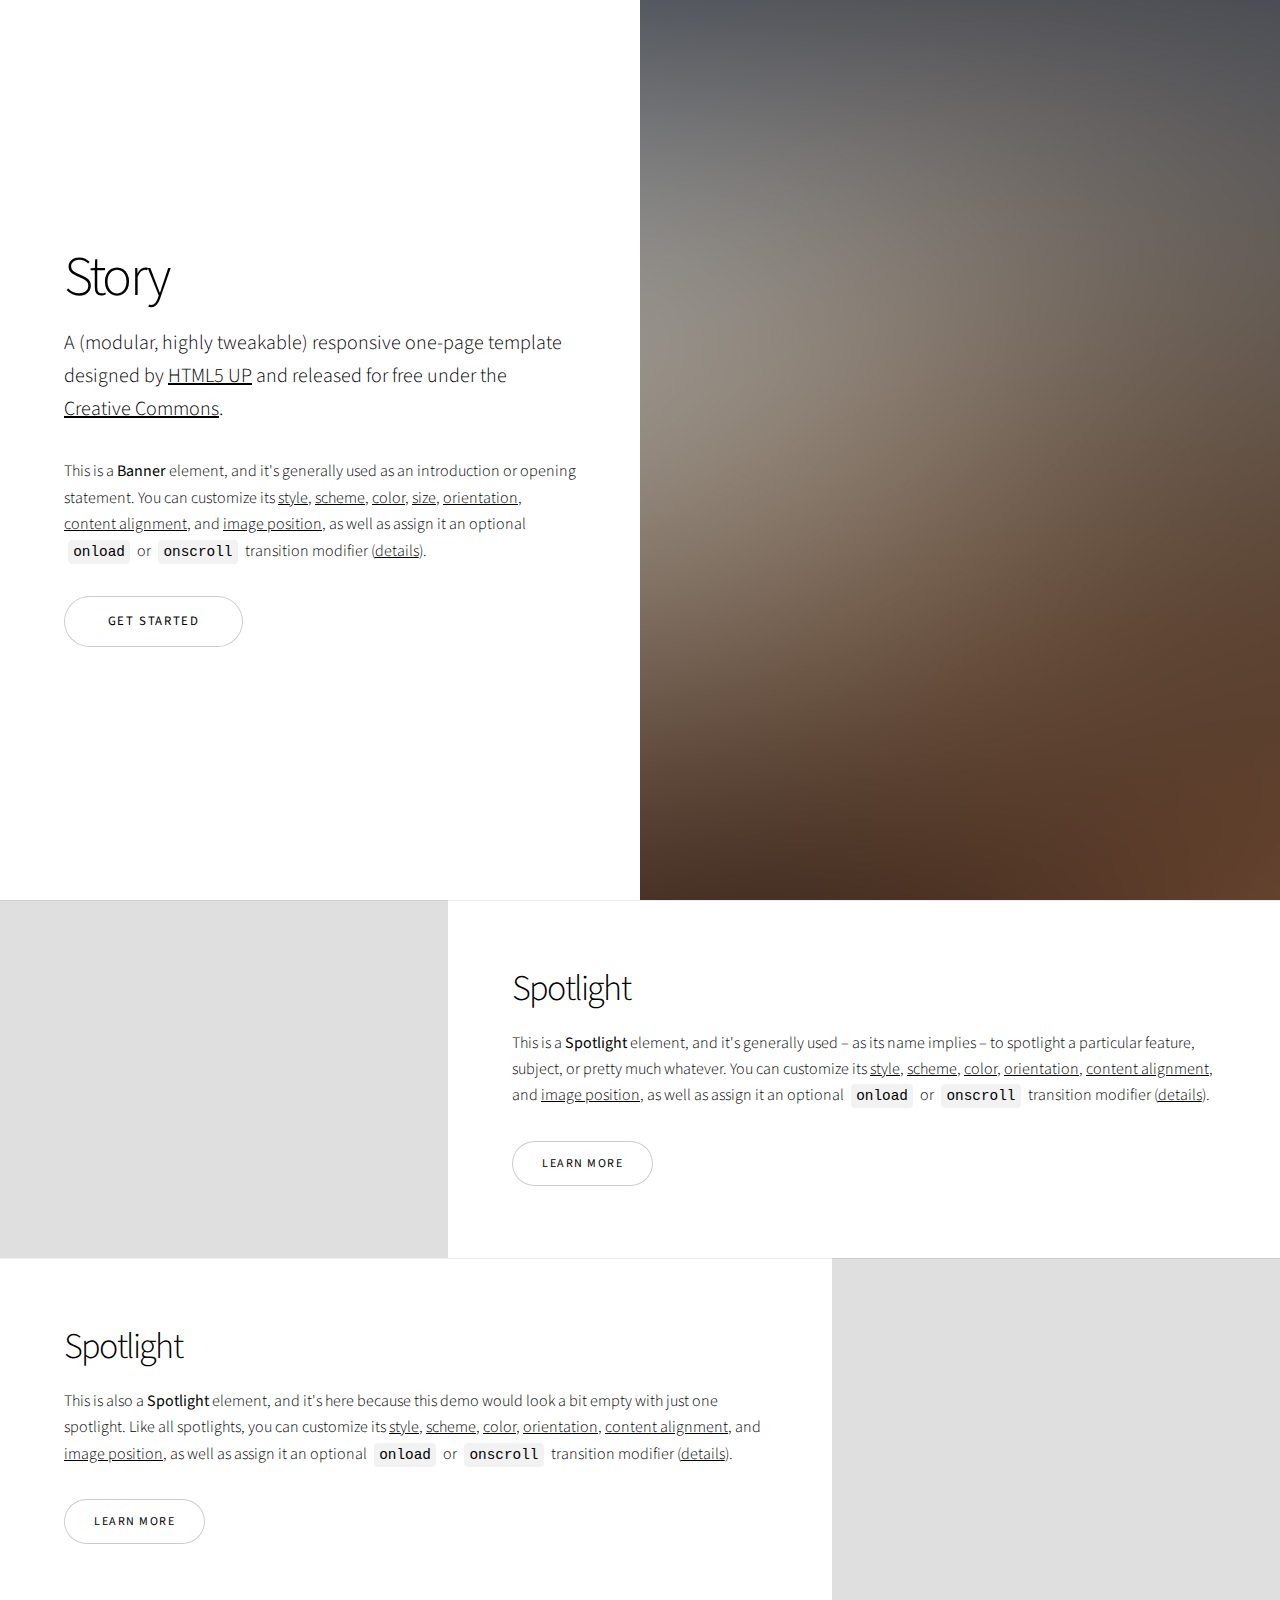
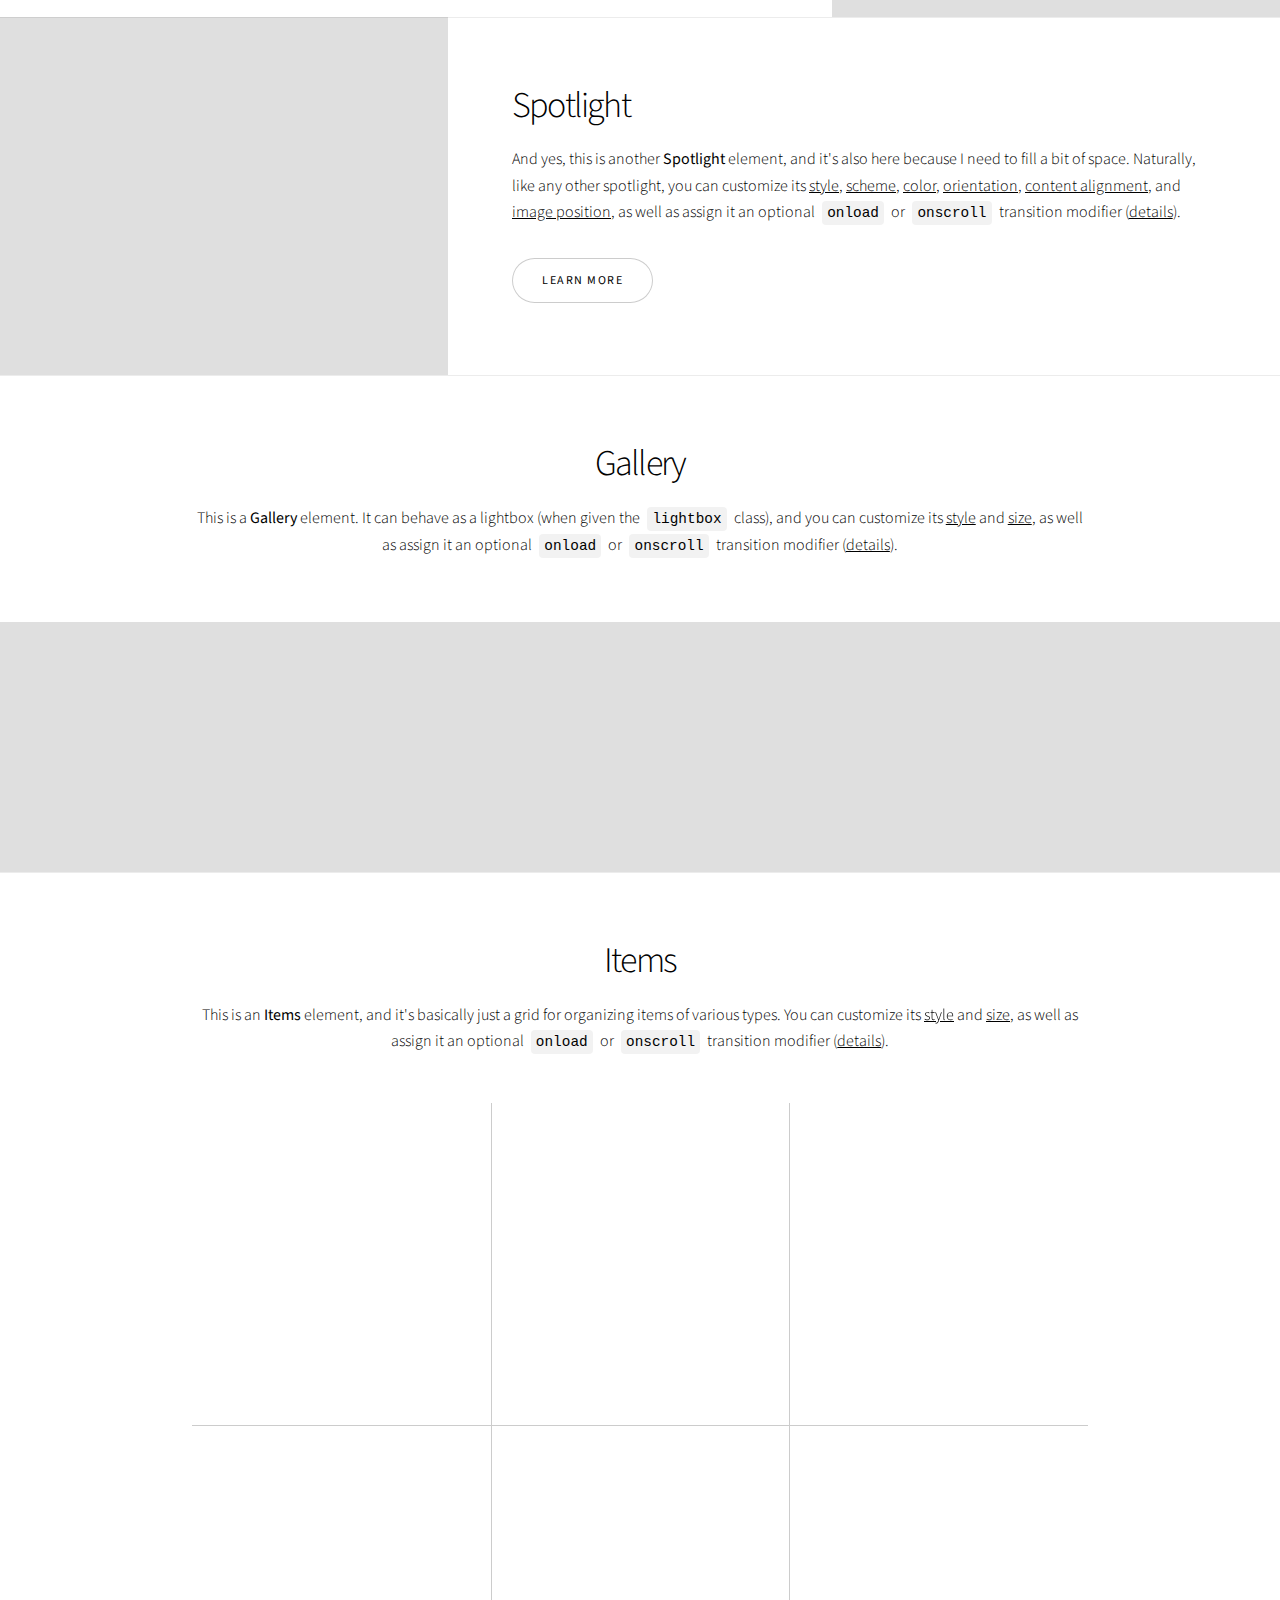
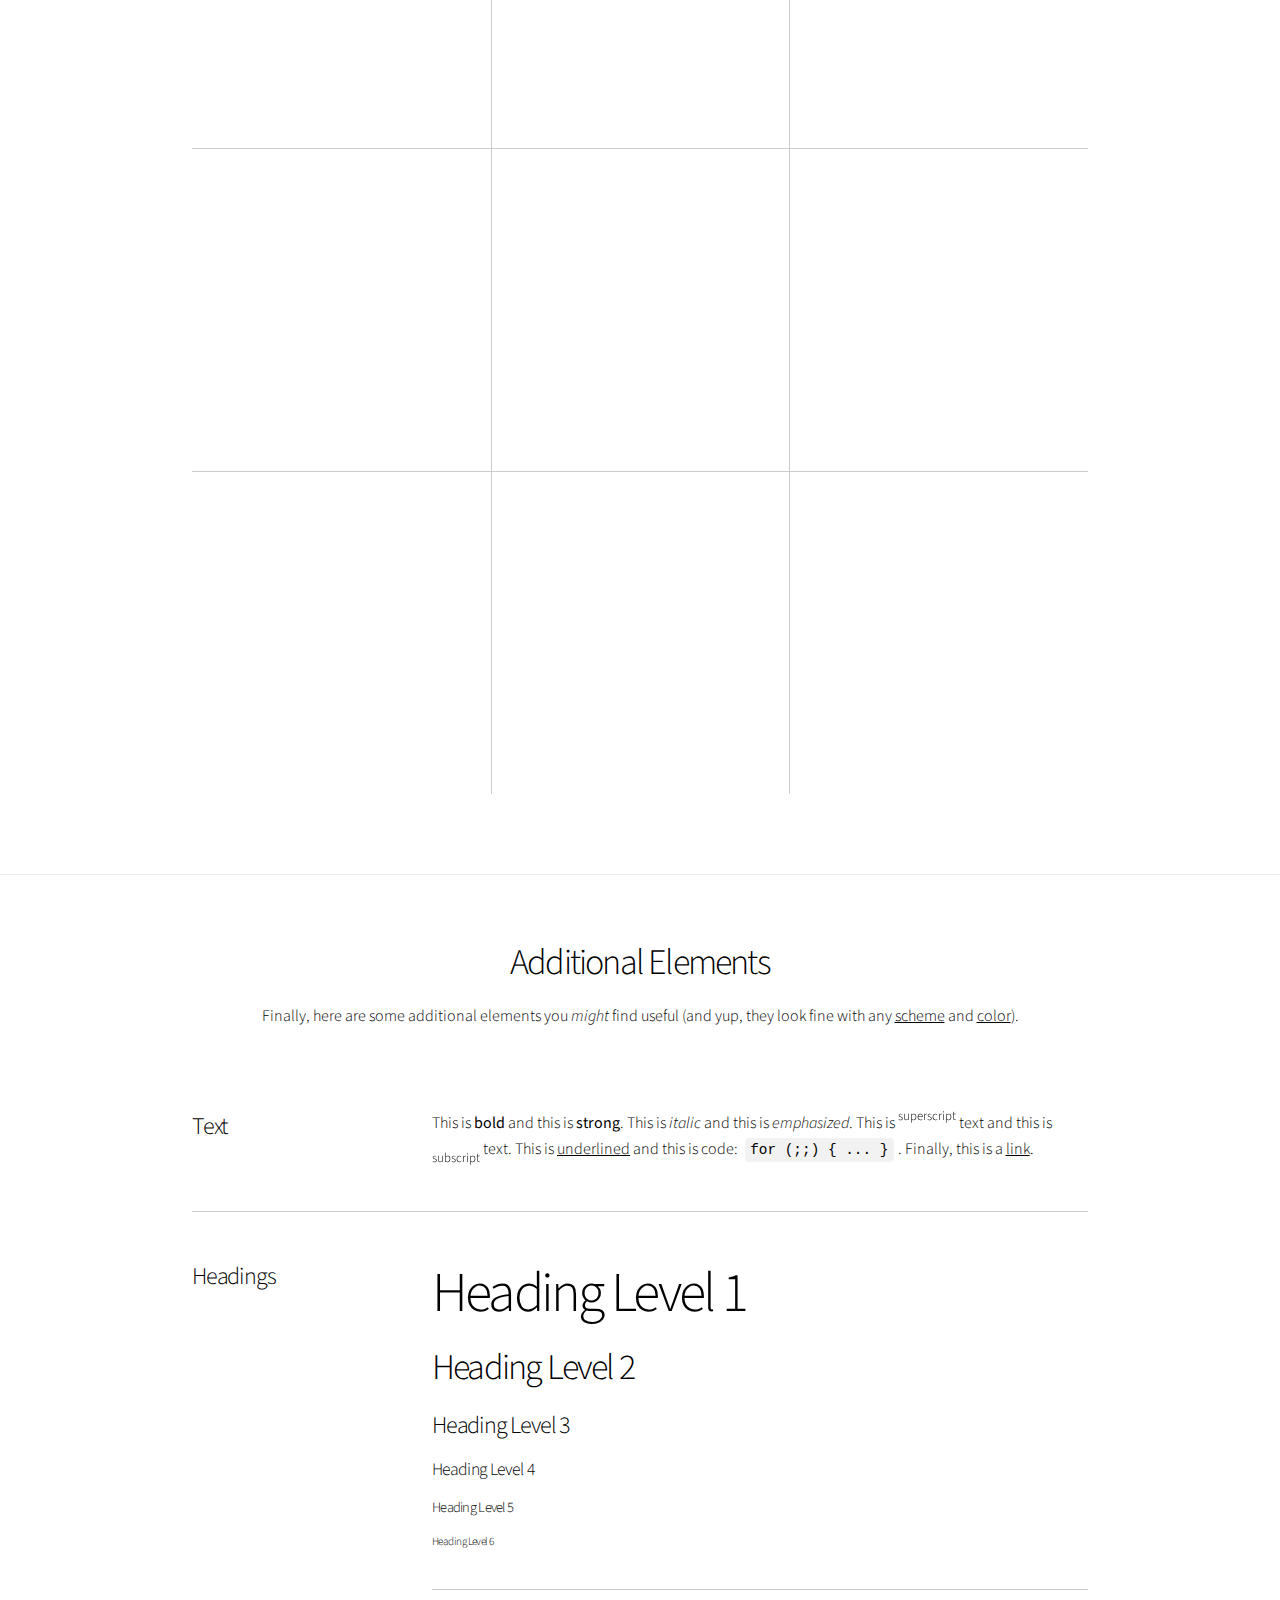
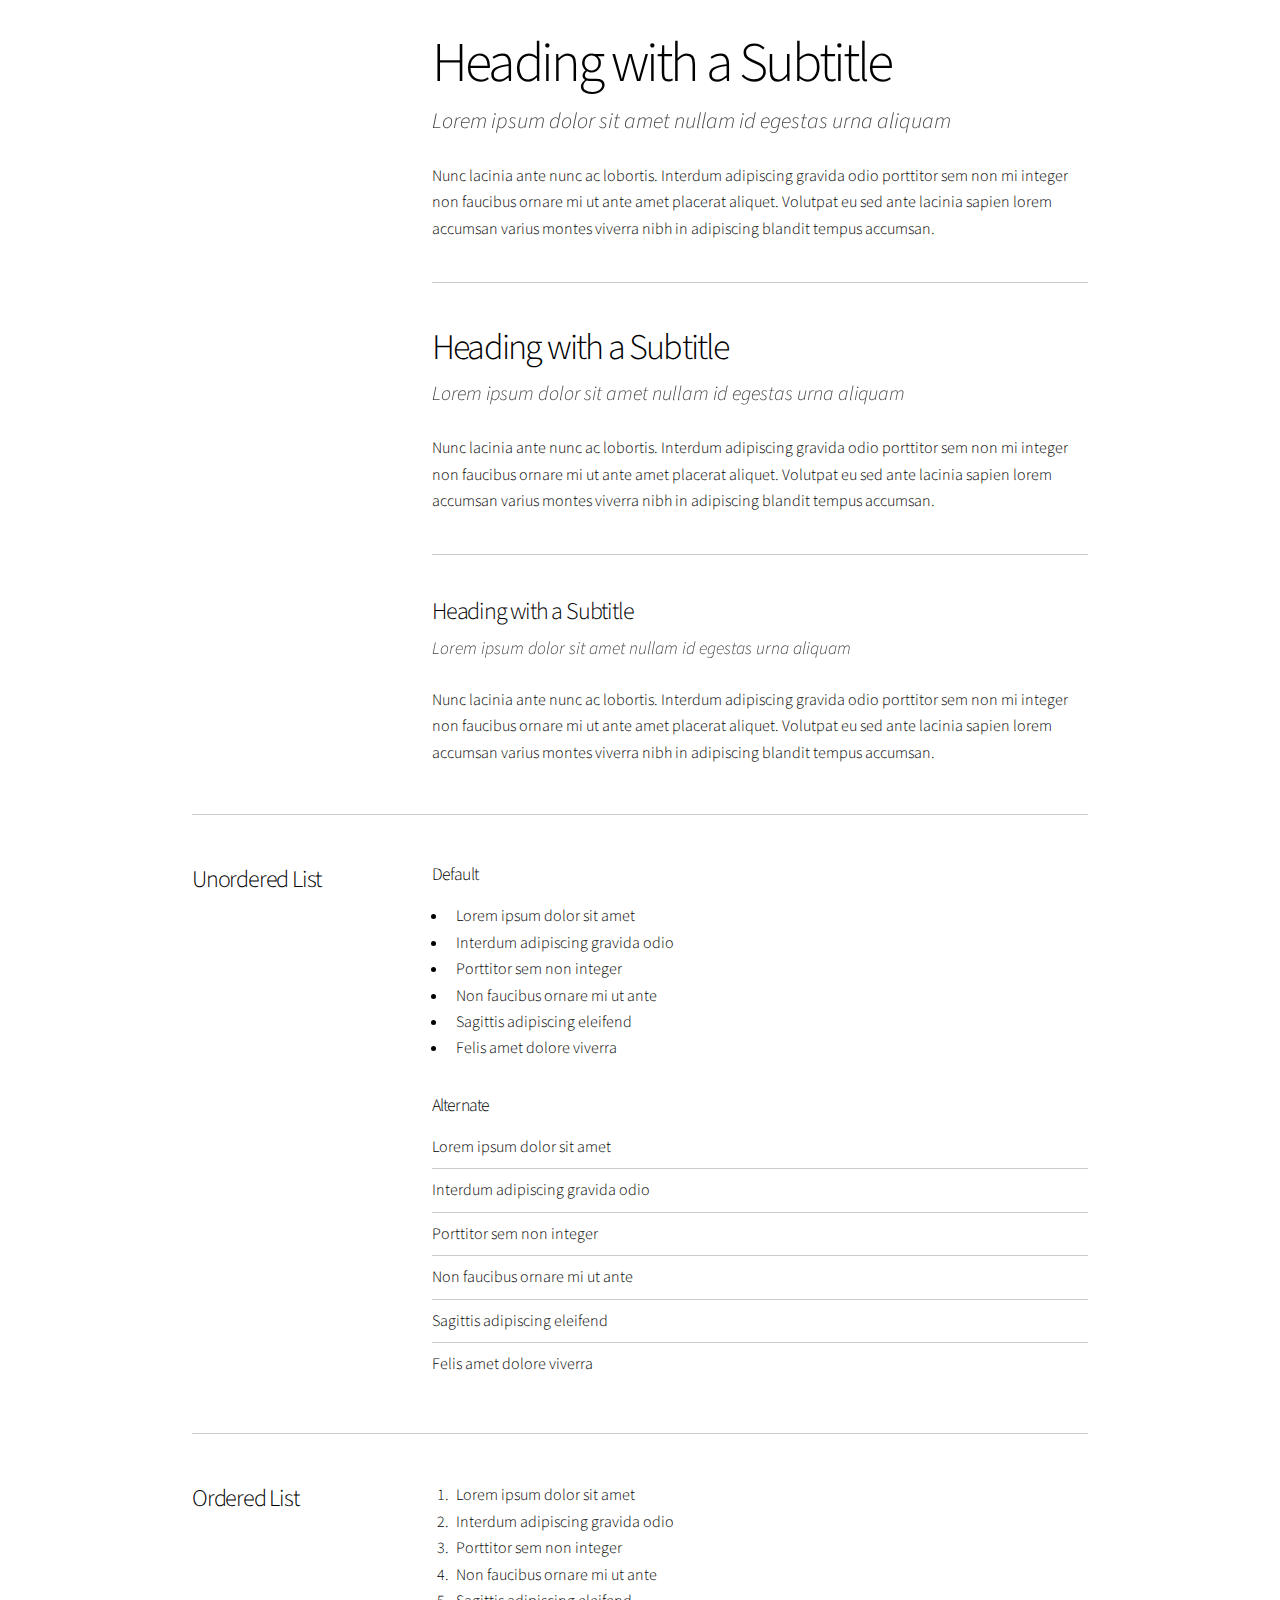
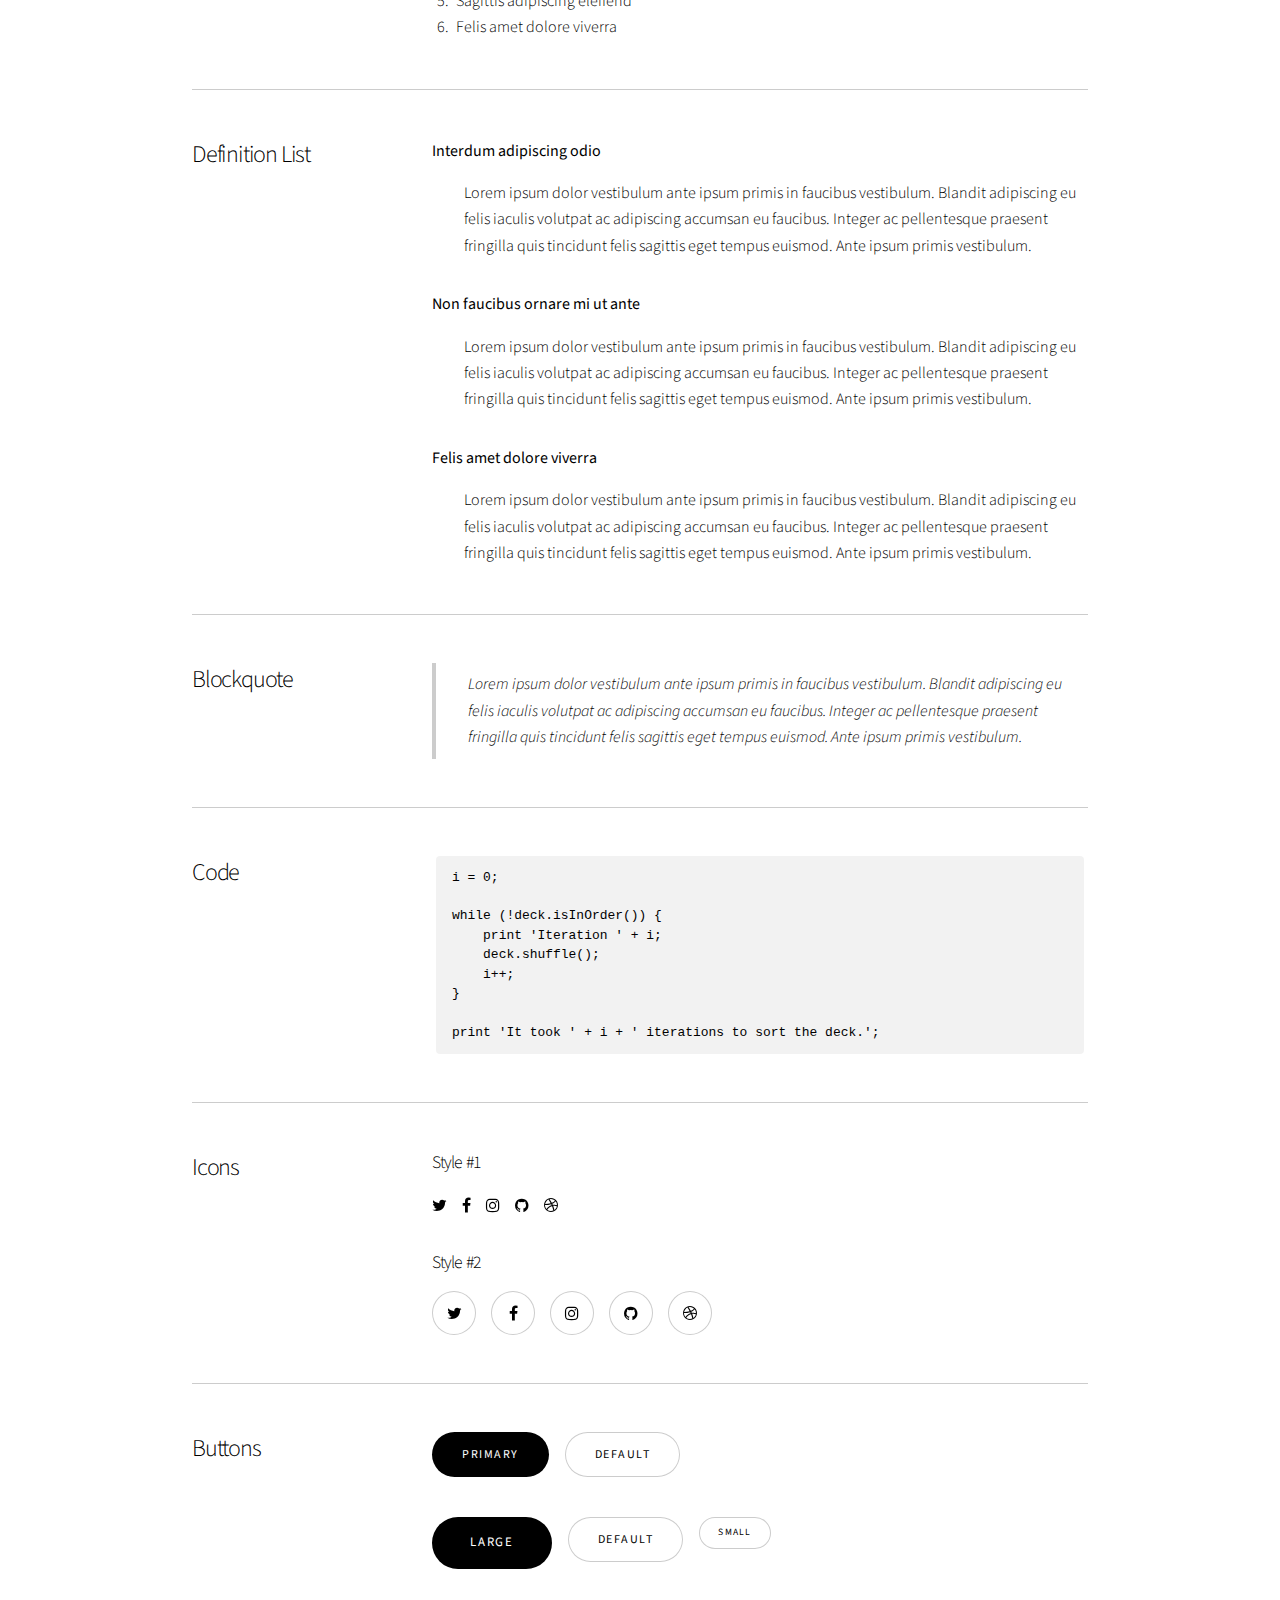
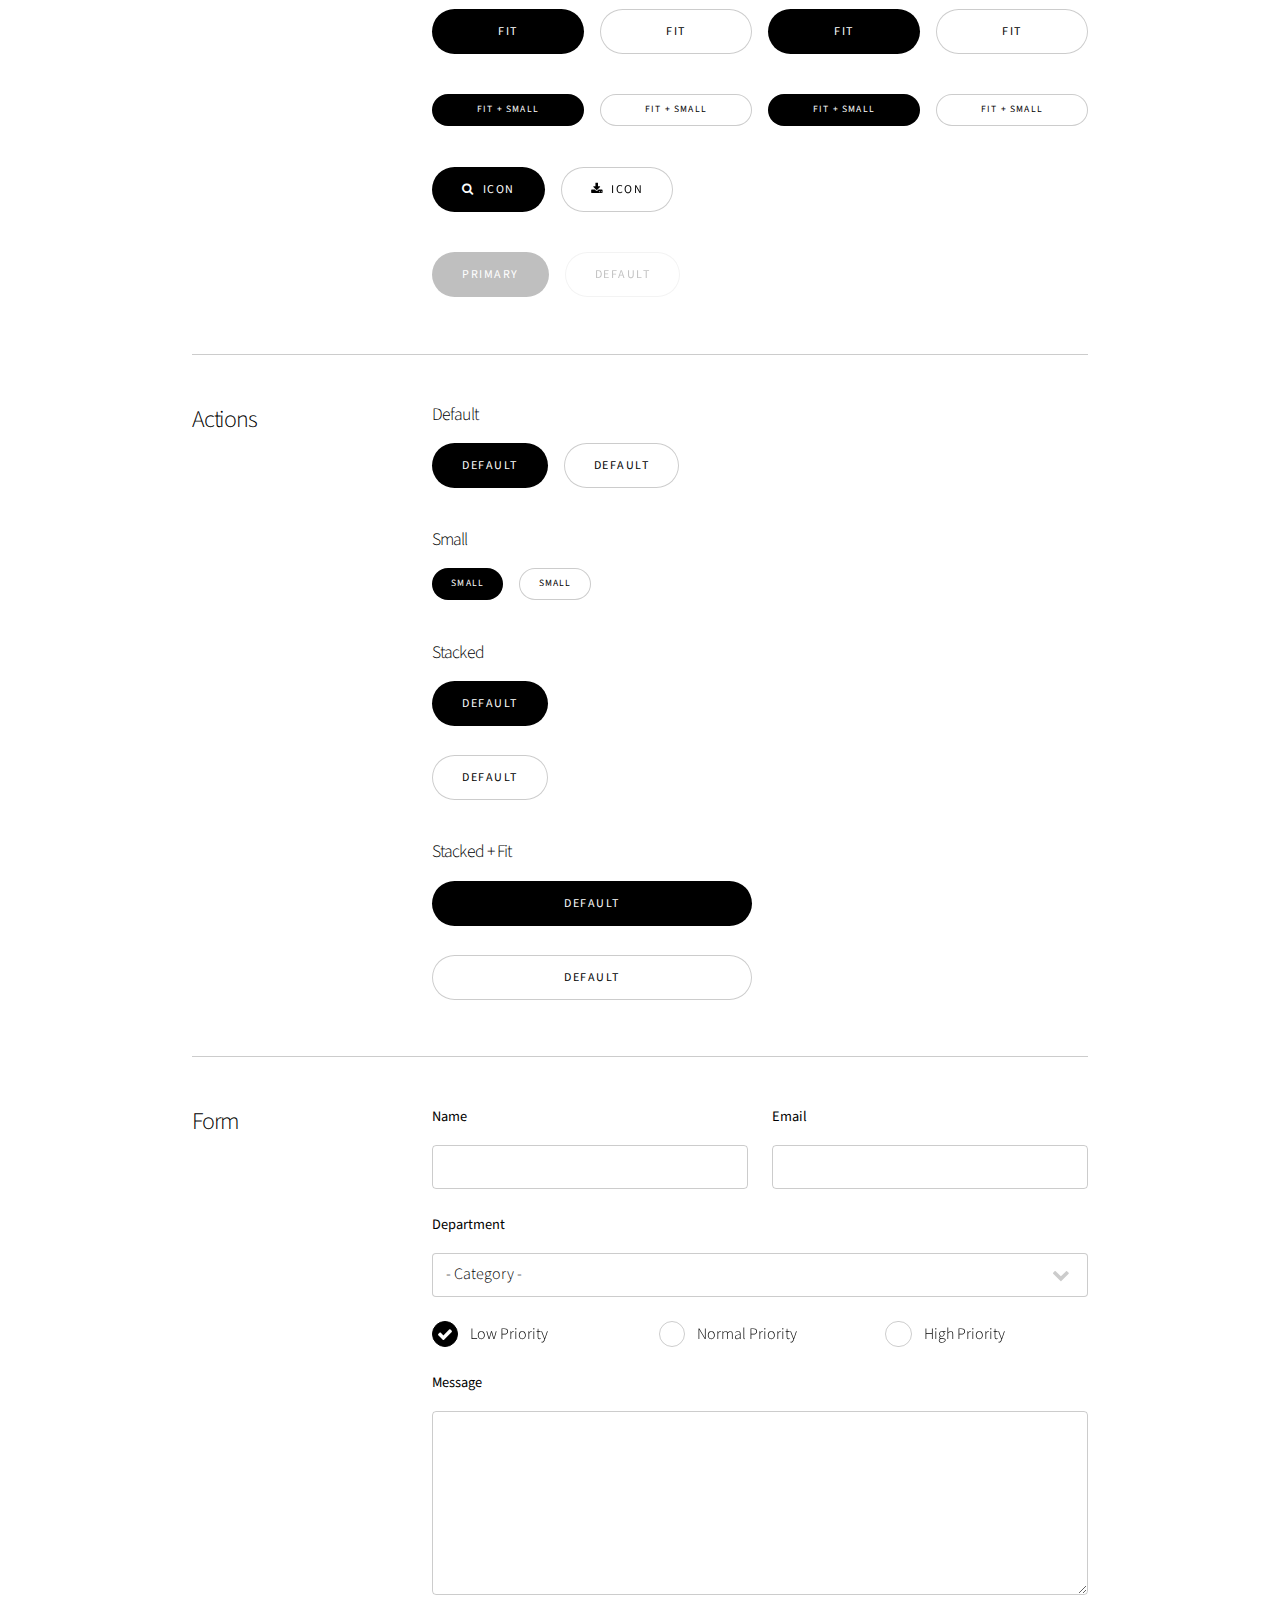
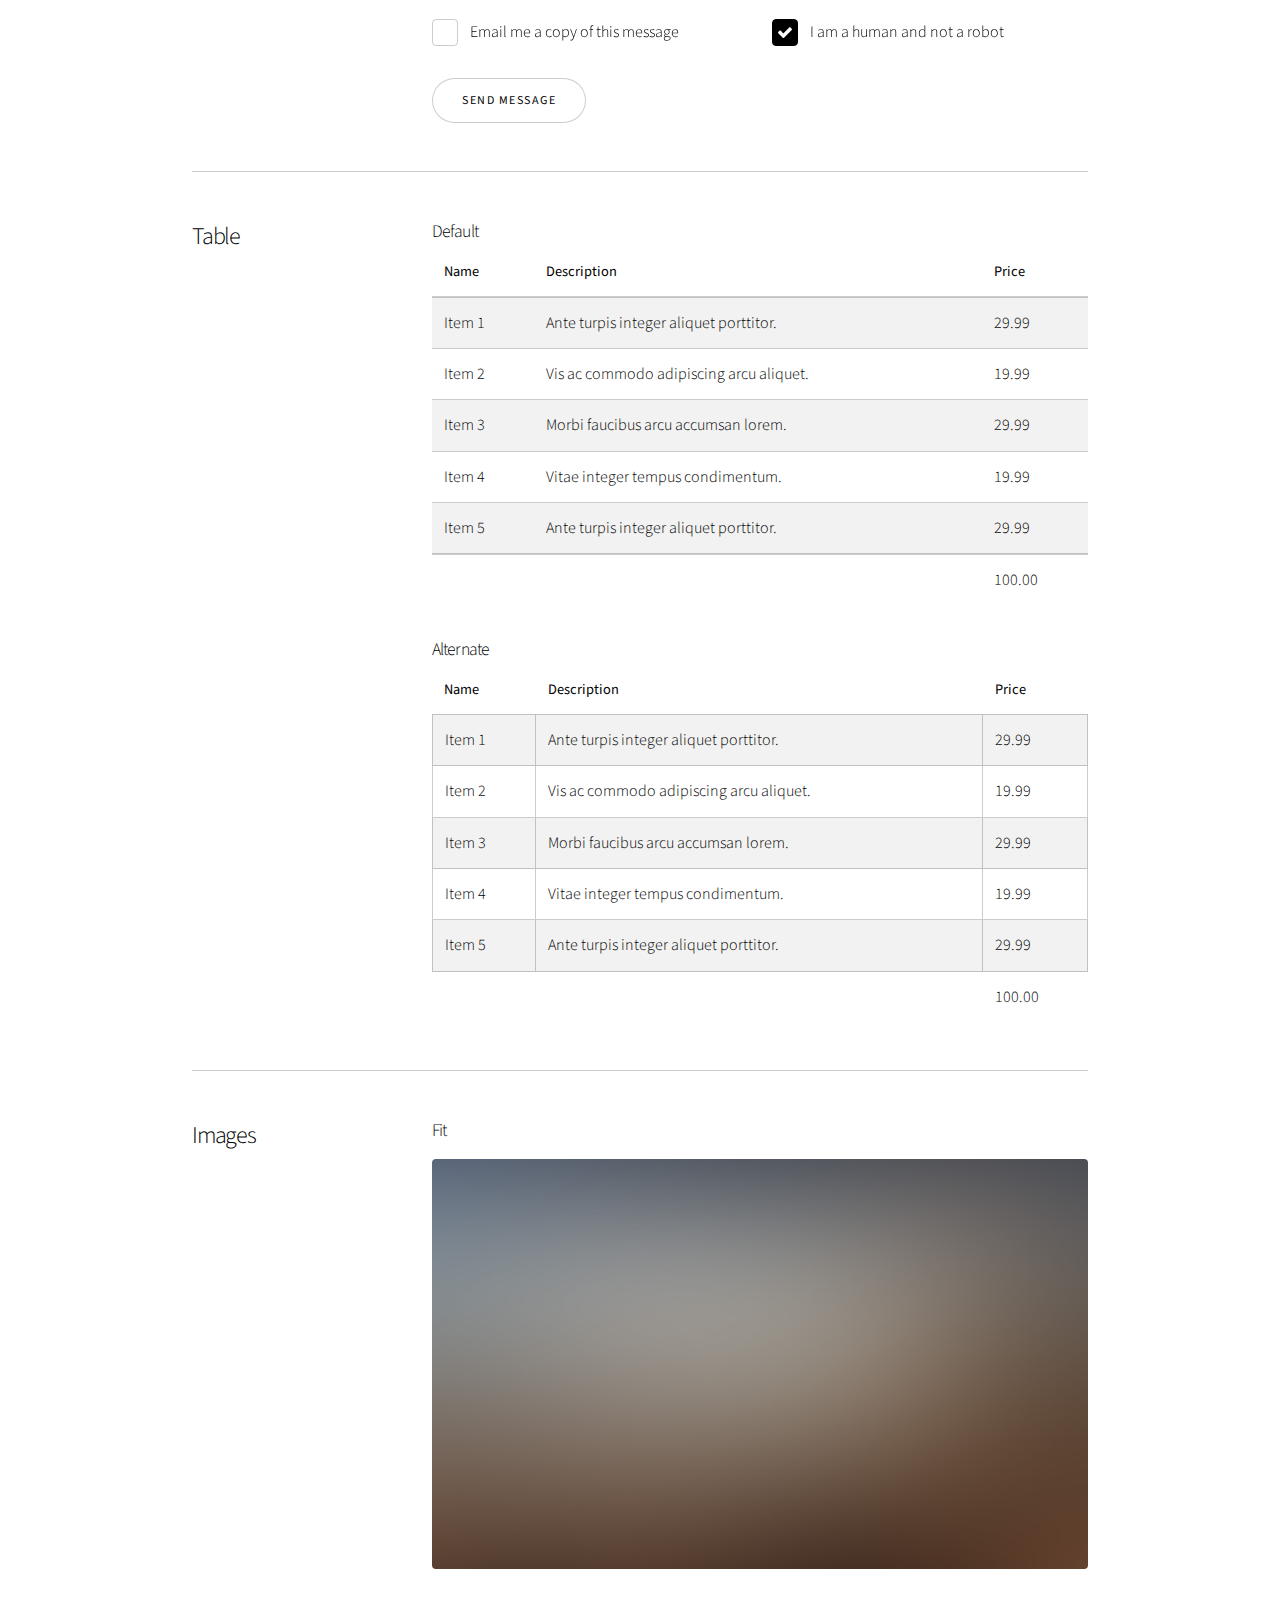
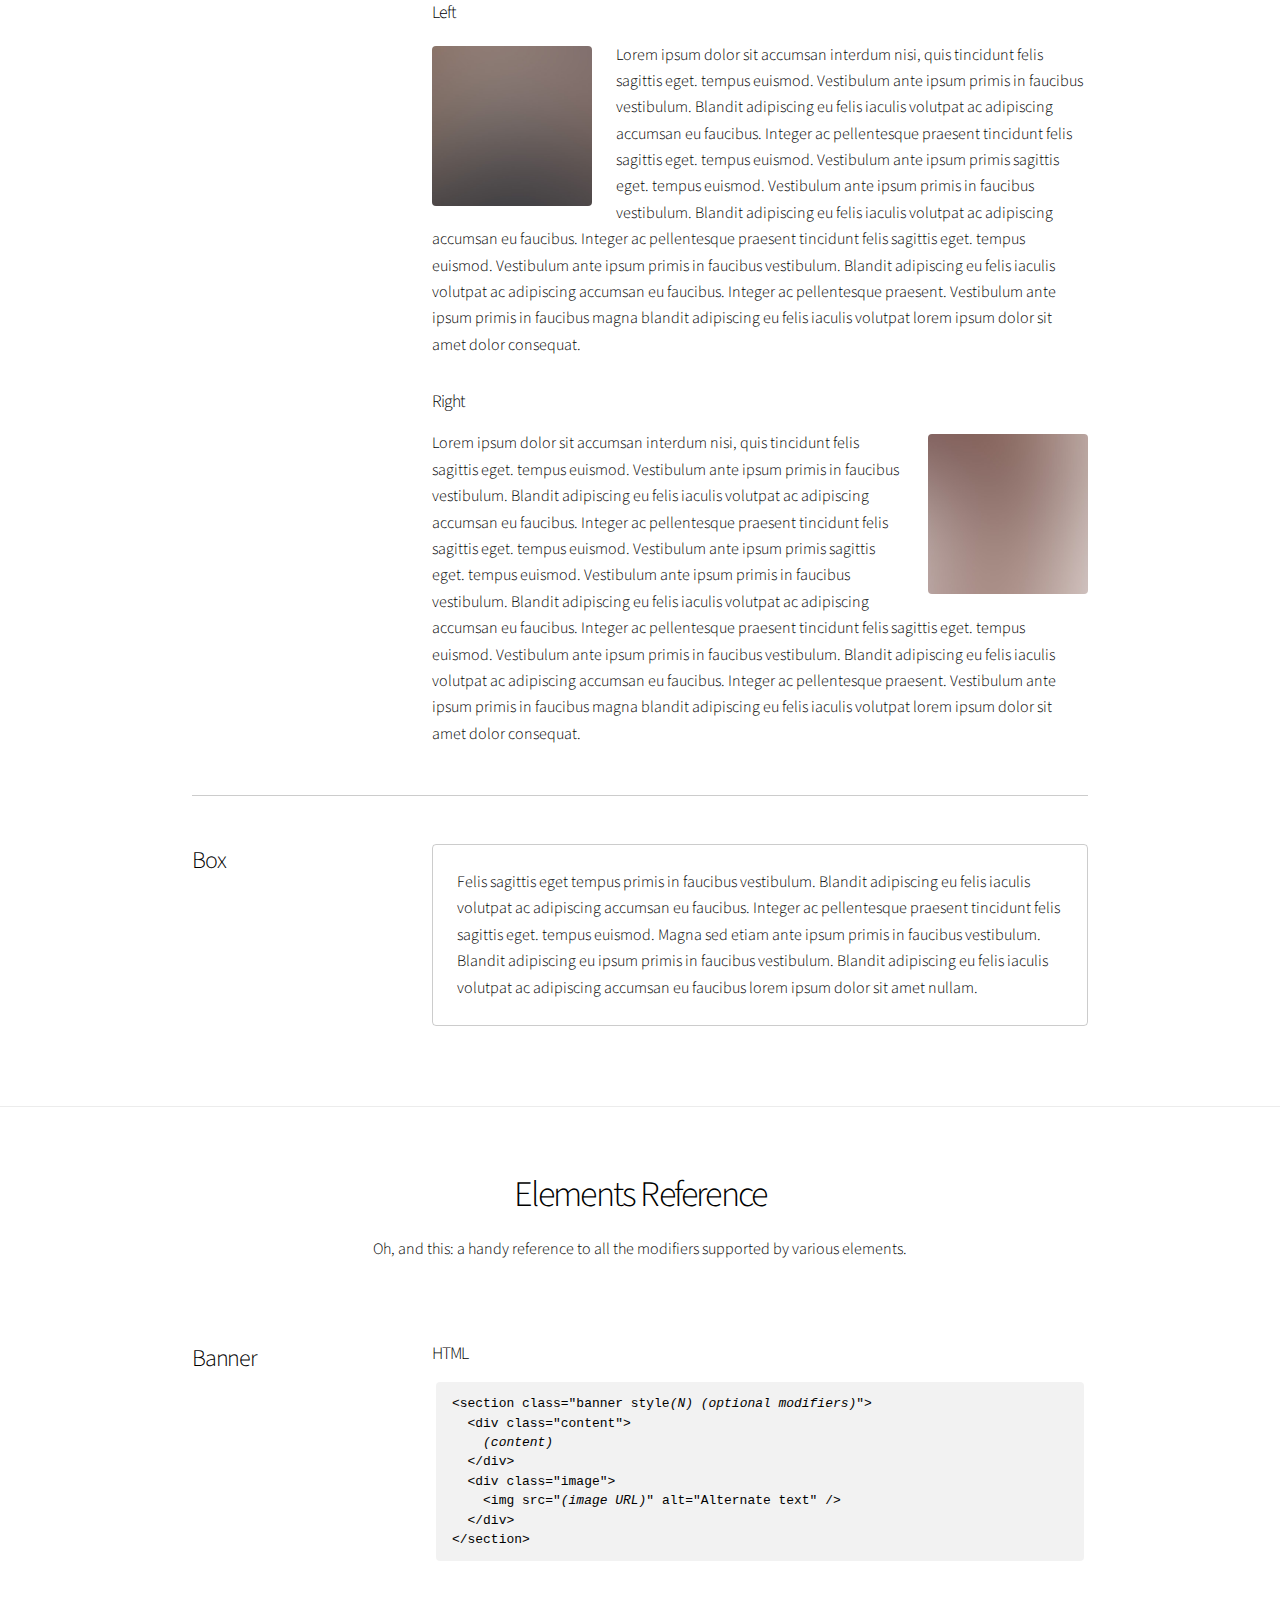
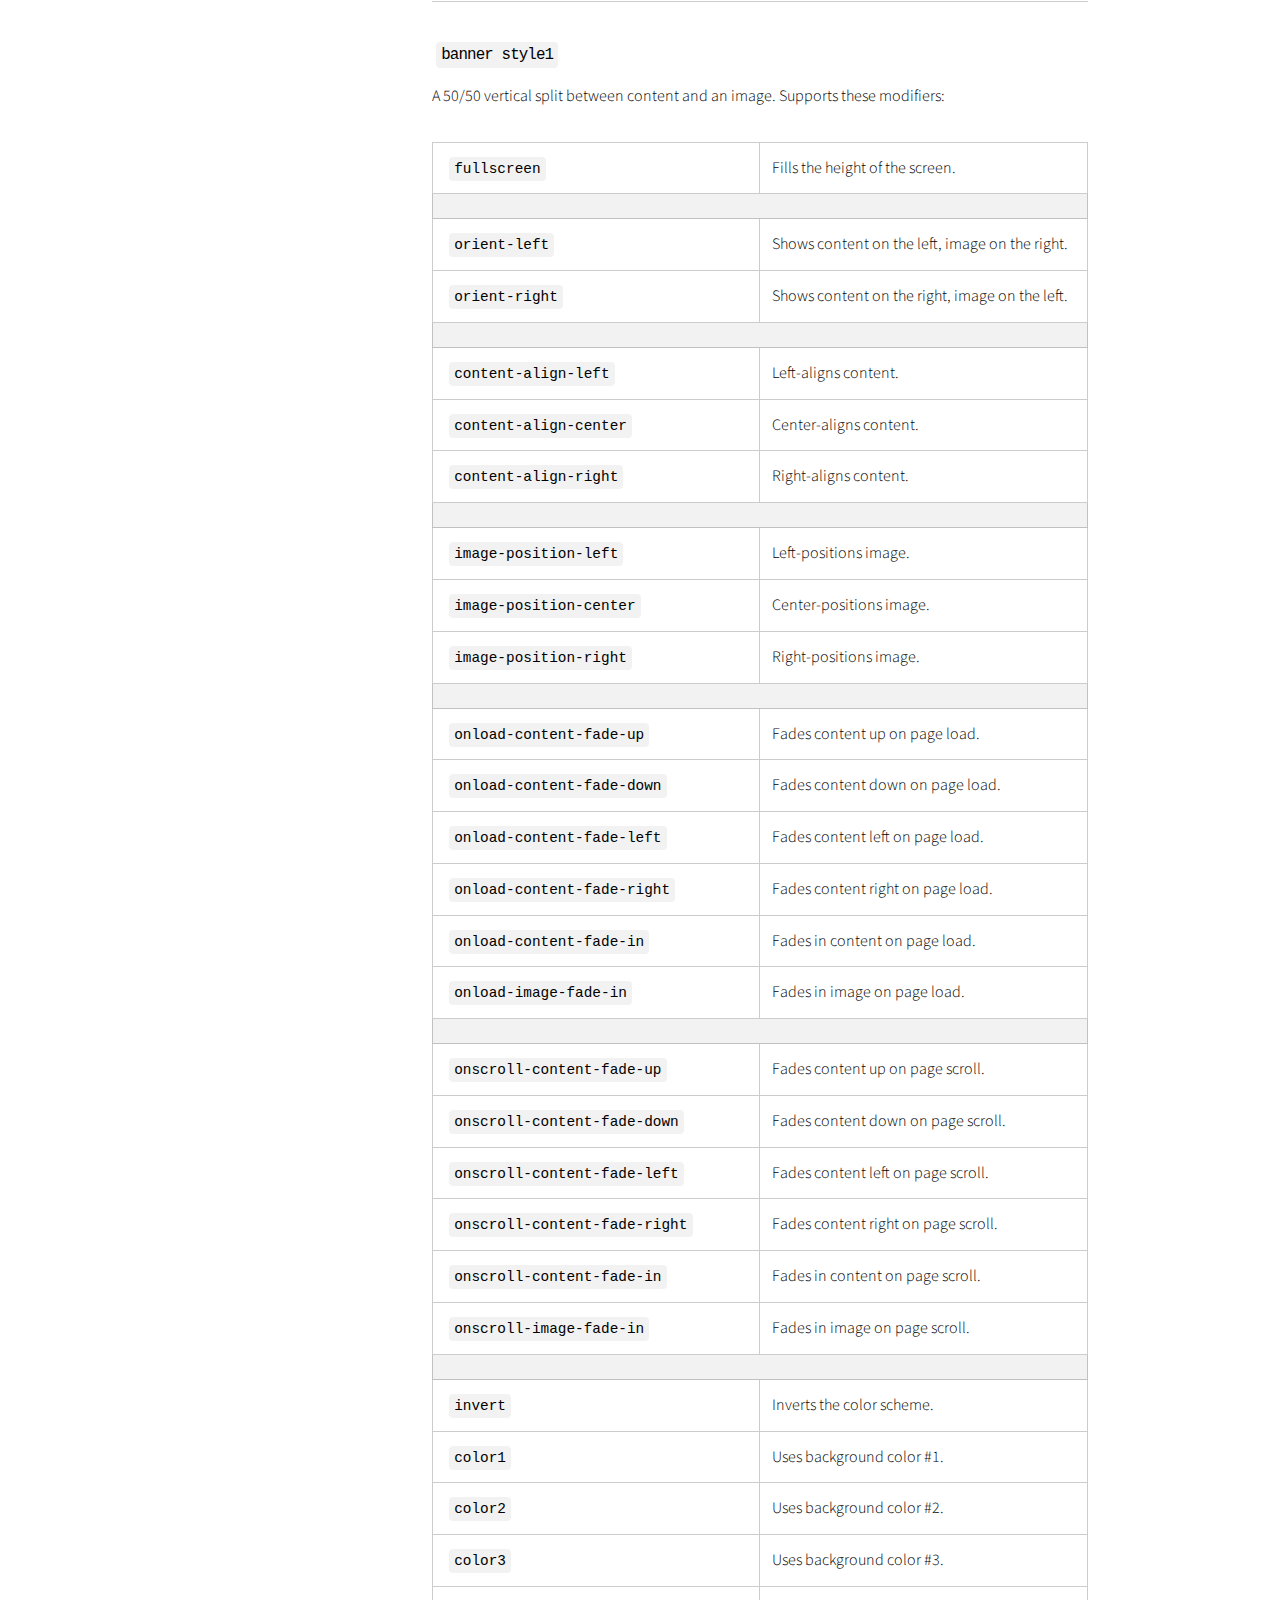
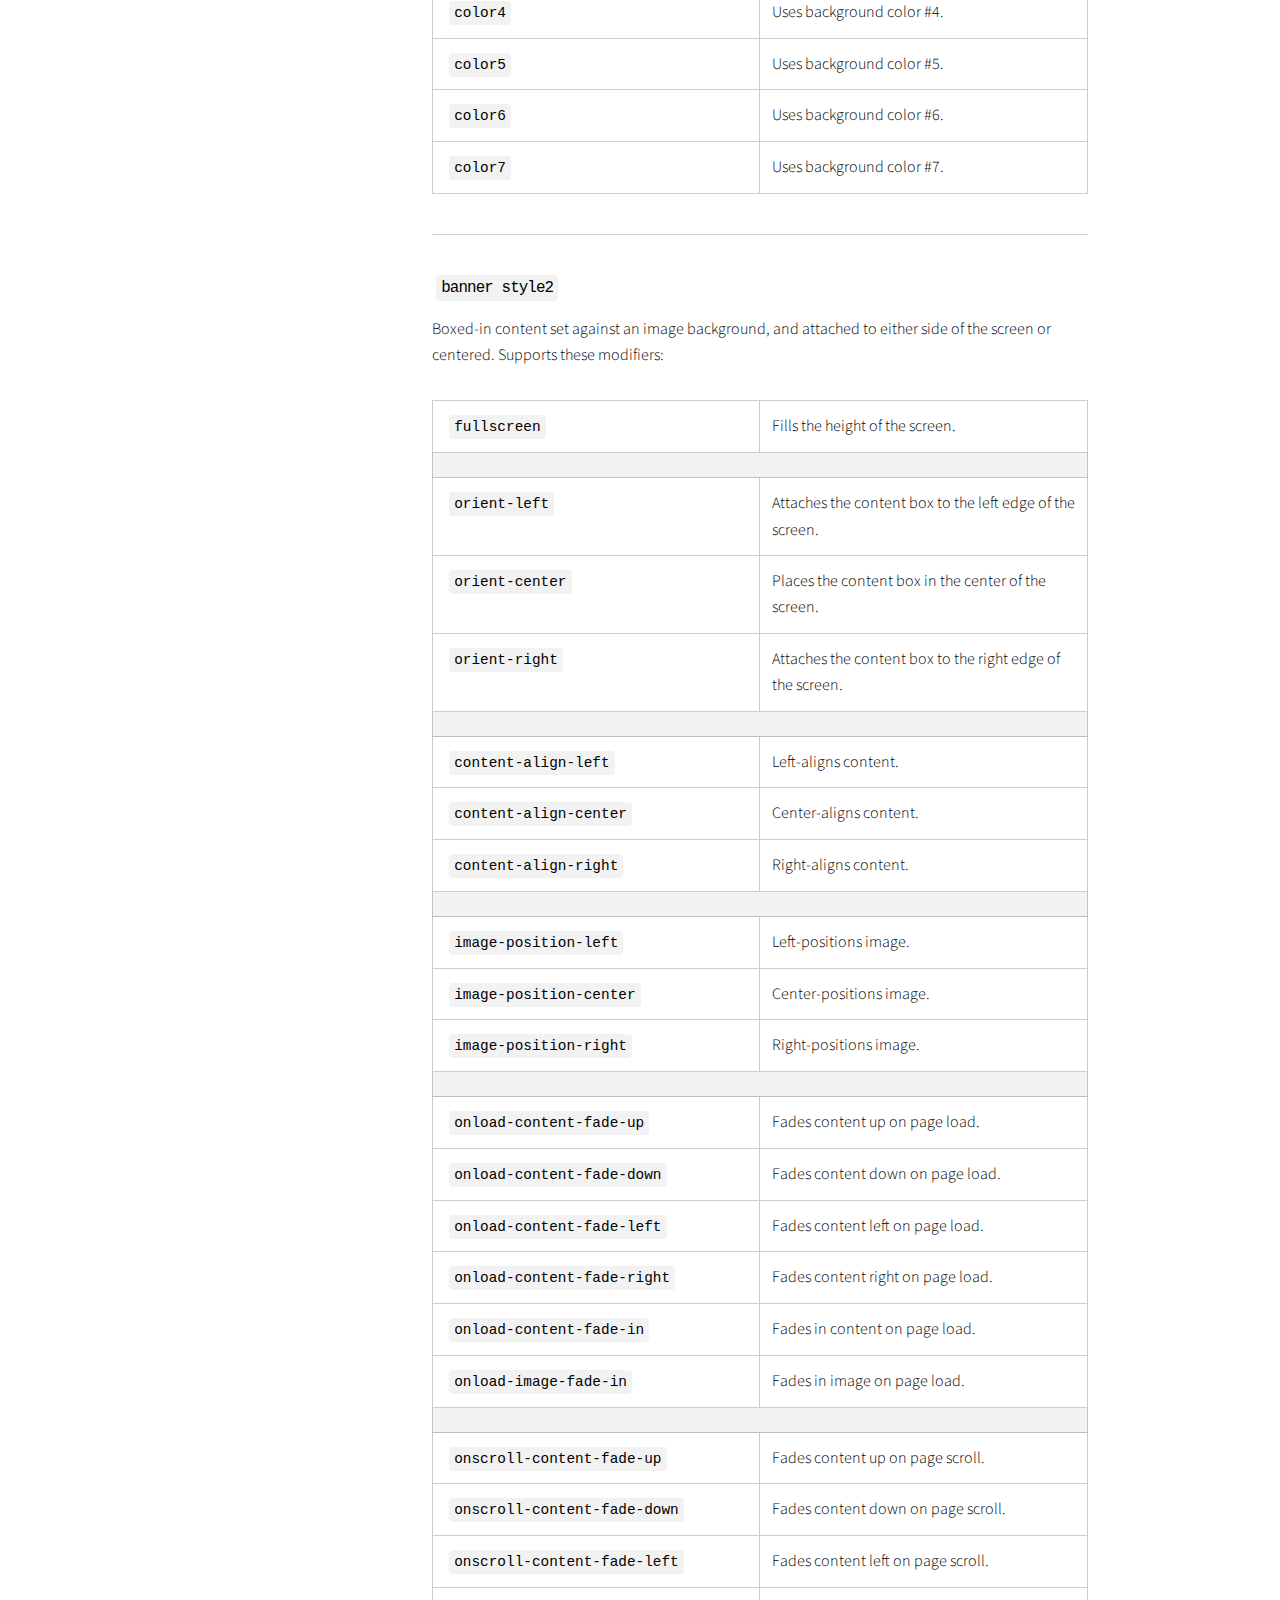
==== index-demo.html @ 77956dca "download template" ====
<!DOCTYPE HTML>
<!--
	Story by HTML5 UP
	html5up.net | @ajlkn
	Free for personal and commercial use under the CCA 3.0 license (html5up.net/license)

	Note: Only needed for demo purposes. Delete for production sites.
-->
<html>
	<head>
		<title>Story by HTML5 UP</title>
		<meta charset="utf-8" />
		<meta name="viewport" content="width=device-width, initial-scale=1, user-scalable=no" />
		<link rel="stylesheet" href="assets/css/main.css" />
		<noscript><link rel="stylesheet" href="assets/css/noscript.css" /></noscript>
	</head>
	<body class="is-preload">

		<!-- Wrapper -->
			<div id="wrapper" class="divided">

				<!-- Banner -->
					<section class="banner style1 orient-left content-align-left image-position-right fullscreen onload-image-fade-in onload-content-fade-right">
						<div class="content">
							<h1>Story</h1>
							<p class="major">A (modular, highly tweakable) responsive one-page template designed by <a href="https://html5up.net">HTML5 UP</a> and released for free under the <a href="https://html5up.net/license">Creative Commons</a>.</p>
							<p>This is a <strong>Banner</strong> element, and it's generally used as an introduction or opening statement. You can customize its <span class="demo-controls">appearance with a number of modifiers</span>, as well as assign it an optional <code>onload</code> or <code>onscroll</code> transition modifier (<a href="#reference-banner">details</a>).</p>
							<ul class="actions stacked">
								<li><a href="#first" class="button large wide smooth-scroll-middle">Get Started</a></li>
							</ul>
						</div>
						<div class="image">
							<img src="images/banner.jpg" alt="" />
						</div>
					</section>

				<!-- Spotlight -->
					<section class="spotlight style1 orient-right content-align-left image-position-center onscroll-image-fade-in" id="first">
						<div class="content">
							<h2>Spotlight</h2>
							<p>This is a <strong>Spotlight</strong> element, and it's generally used &ndash; as its name implies &ndash; to spotlight a particular feature, subject, or pretty much whatever. You can customize its <span class="demo-controls">appearance with a number of modifiers</span>, as well as assign it an optional <code>onload</code> or <code>onscroll</code> transition modifier (<a href="#reference-spotlight">details</a>).</p>
							<ul class="actions stacked">
								<li><a href="#" class="button">Learn More</a></li>
							</ul>
						</div>
						<div class="image">
							<img src="images/spotlight01.jpg" alt="" />
						</div>
					</section>

				<!-- Spotlight -->
					<section class="spotlight style1 orient-left content-align-left image-position-center onscroll-image-fade-in">
						<div class="content">
							<h2>Spotlight</h2>
							<p>This is also a <strong>Spotlight</strong> element, and it's here because this demo would look a bit empty with just one spotlight. Like all spotlights, you can customize its <span class="demo-controls">appearance with a number of modifiers</span>, as well as assign it an optional <code>onload</code> or <code>onscroll</code> transition modifier (<a href="#reference-spotlight">details</a>).</p>
							<ul class="actions stacked">
								<li><a href="#" class="button">Learn More</a></li>
							</ul>
						</div>
						<div class="image">
							<img src="images/spotlight02.jpg" alt="" />
						</div>
					</section>

				<!-- Spotlight -->
					<section class="spotlight style1 orient-right content-align-left image-position-center onscroll-image-fade-in">
						<div class="content">
							<h2>Spotlight</h2>
							<p>And yes, this is another <strong>Spotlight</strong> element, and it's also here because I need to fill a bit of space. Naturally, like any other spotlight, you can customize its <span class="demo-controls">appearance with a number of modifiers</span>, as well as assign it an optional <code>onload</code> or <code>onscroll</code> transition modifier (<a href="#reference-spotlight">details</a>).</p>
							<ul class="actions stacked">
								<li><a href="#" class="button">Learn More</a></li>
							</ul>
						</div>
						<div class="image">
							<img src="images/spotlight03.jpg" alt="" />
						</div>
					</section>

				<!-- Gallery -->
					<section class="wrapper style1 align-center">
						<div class="inner">
							<h2>Gallery</h2>
							<p>This is a <strong>Gallery</strong> element. It can behave as a lightbox (when given the <code>lightbox</code> class), and you can customize its <span class="demo-controls">appearance with a number of modifiers</span>, as well as assign it an optional <code>onload</code> or <code>onscroll</code> transition modifier (<a href="#reference-gallery">details</a>).</p>
						</div>

						<!-- Gallery -->
							<div class="gallery style2 medium lightbox onscroll-fade-in">
								<article>
									<a href="images/gallery/fulls/01.jpg" class="image">
										<img src="images/gallery/thumbs/01.jpg" alt="" />
									</a>
									<div class="caption">
										<h3>Title</h3>
										<p>Lorem ipsum dolor amet, consectetur magna etiam elit. Etiam sed ultrices.</p>
										<ul class="actions fixed">
											<li><span class="button small">Details</span></li>
										</ul>
									</div>
								</article>
								<article>
									<a href="images/gallery/fulls/02.jpg" class="image">
										<img src="images/gallery/thumbs/02.jpg" alt="" />
									</a>
									<div class="caption">
										<h3>Title</h3>
										<p>Lorem ipsum dolor amet, consectetur magna etiam elit. Etiam sed ultrices.</p>
										<ul class="actions fixed">
											<li><span class="button small">Details</span></li>
										</ul>
									</div>
								</article>
								<article>
									<a href="images/gallery/fulls/03.jpg" class="image">
										<img src="images/gallery/thumbs/03.jpg" alt="" />
									</a>
									<div class="caption">
										<h3>Title</h3>
										<p>Lorem ipsum dolor amet, consectetur magna etiam elit. Etiam sed ultrices.</p>
										<ul class="actions fixed">
											<li><span class="button small">Details</span></li>
										</ul>
									</div>
								</article>
								<article>
									<a href="images/gallery/fulls/04.jpg" class="image">
										<img src="images/gallery/thumbs/04.jpg" alt="" />
									</a>
									<div class="caption">
										<h3>Title</h3>
										<p>Lorem ipsum dolor amet, consectetur magna etiam elit. Etiam sed ultrices.</p>
										<ul class="actions fixed">
											<li><span class="button small">Details</span></li>
										</ul>
									</div>
								</article>
								<article>
									<a href="images/gallery/fulls/05.jpg" class="image">
										<img src="images/gallery/thumbs/05.jpg" alt="" />
									</a>
									<div class="caption">
										<h3>Title</h3>
										<p>Lorem ipsum dolor amet, consectetur magna etiam elit. Etiam sed ultrices.</p>
										<ul class="actions fixed">
											<li><span class="button small">Details</span></li>
										</ul>
									</div>
								</article>
								<article>
									<a href="images/gallery/fulls/06.jpg" class="image">
										<img src="images/gallery/thumbs/06.jpg" alt="" />
									</a>
									<div class="caption">
										<h3>Title</h3>
										<p>Lorem ipsum dolor amet, consectetur magna etiam elit. Etiam sed ultrices.</p>
										<ul class="actions fixed">
											<li><span class="button small">Details</span></li>
										</ul>
									</div>
								</article>
								<article>
									<a href="images/gallery/fulls/07.jpg" class="image">
										<img src="images/gallery/thumbs/07.jpg" alt="" />
									</a>
									<div class="caption">
										<h3>Title</h3>
										<p>Lorem ipsum dolor amet, consectetur magna etiam elit. Etiam sed ultrices.</p>
										<ul class="actions fixed">
											<li><span class="button small">Details</span></li>
										</ul>
									</div>
								</article>
								<article>
									<a href="images/gallery/fulls/08.jpg" class="image">
										<img src="images/gallery/thumbs/08.jpg" alt="" />
									</a>
									<div class="caption">
										<h3>Title</h3>
										<p>Lorem ipsum dolor amet, consectetur magna etiam elit. Etiam sed ultrices.</p>
										<ul class="actions fixed">
											<li><span class="button small">Details</span></li>
										</ul>
									</div>
								</article>
								<article>
									<a href="images/gallery/fulls/09.jpg" class="image">
										<img src="images/gallery/thumbs/09.jpg" alt="" />
									</a>
									<div class="caption">
										<h3>Title</h3>
										<p>Lorem ipsum dolor amet, consectetur magna etiam elit. Etiam sed ultrices.</p>
										<ul class="actions fixed">
											<li><span class="button small">Details</span></li>
										</ul>
									</div>
								</article>
								<article>
									<a href="images/gallery/fulls/10.jpg" class="image">
										<img src="images/gallery/thumbs/10.jpg" alt="" />
									</a>
									<div class="caption">
										<h3>Title</h3>
										<p>Lorem ipsum dolor amet, consectetur magna etiam elit. Etiam sed ultrices.</p>
										<ul class="actions fixed">
											<li><span class="button small">Details</span></li>
										</ul>
									</div>
								</article>
								<article>
									<a href="images/gallery/fulls/11.jpg" class="image">
										<img src="images/gallery/thumbs/11.jpg" alt="" />
									</a>
									<div class="caption">
										<h3>Title</h3>
										<p>Lorem ipsum dolor amet, consectetur magna etiam elit. Etiam sed ultrices.</p>
										<ul class="actions fixed">
											<li><span class="button small">Details</span></li>
										</ul>
									</div>
								</article>
								<article>
									<a href="images/gallery/fulls/12.jpg" class="image">
										<img src="images/gallery/thumbs/12.jpg" alt="" />
									</a>
									<div class="caption">
										<h3>Title</h3>
										<p>Lorem ipsum dolor amet, consectetur magna etiam elit. Etiam sed ultrices.</p>
										<ul class="actions fixed">
											<li><span class="button small">Details</span></li>
										</ul>
									</div>
								</article>
							</div>

					</section>

				<!-- Items -->
					<section class="wrapper style1 align-center">
						<div class="inner">
							<h2>Items</h2>
							<p>This is an <strong>Items</strong> element, and it's basically just a grid for organizing items of various types. You can customize its <span class="demo-controls">appearance with a number of modifiers</span>, as well as assign it an optional <code>onload</code> or <code>onscroll</code> transition modifier (<a href="#reference-items">details</a>).</p>
							<div class="items style1 medium onscroll-fade-in">
								<section>
									<span class="icon style2 major fa-diamond"></span>
									<h3>One</h3>
									<p>Lorem ipsum dolor sit amet, consectetur adipiscing elit. Morbi dui turpis, cursus eget orci amet aliquam congue semper. Etiam eget ultrices risus nec tempor elit.</p>
								</section>
								<section>
									<span class="icon style2 major fa-save"></span>
									<h3>Two</h3>
									<p>Lorem ipsum dolor sit amet, consectetur adipiscing elit. Morbi dui turpis, cursus eget orci amet aliquam congue semper. Etiam eget ultrices risus nec tempor elit.</p>
								</section>
								<section>
									<span class="icon style2 major fa-bar-chart"></span>
									<h3>Three</h3>
									<p>Lorem ipsum dolor sit amet, consectetur adipiscing elit. Morbi dui turpis, cursus eget orci amet aliquam congue semper. Etiam eget ultrices risus nec tempor elit.</p>
								</section>
								<section>
									<span class="icon style2 major fa-wifi"></span>
									<h3>Four</h3>
									<p>Lorem ipsum dolor sit amet, consectetur adipiscing elit. Morbi dui turpis, cursus eget orci amet aliquam congue semper. Etiam eget ultrices risus nec tempor elit.</p>
								</section>
								<section>
									<span class="icon style2 major fa-cog"></span>
									<h3>Five</h3>
									<p>Lorem ipsum dolor sit amet, consectetur adipiscing elit. Morbi dui turpis, cursus eget orci amet aliquam congue semper. Etiam eget ultrices risus nec tempor elit.</p>
								</section>
								<section>
									<span class="icon style2 major fa-paper-plane"></span>
									<h3>Six</h3>
									<p>Lorem ipsum dolor sit amet, consectetur adipiscing elit. Morbi dui turpis, cursus eget orci amet aliquam congue semper. Etiam eget ultrices risus nec tempor elit.</p>
								</section>
								<section>
									<span class="icon style2 major fa-desktop"></span>
									<h3>Seven</h3>
									<p>Lorem ipsum dolor sit amet, consectetur adipiscing elit. Morbi dui turpis, cursus eget orci amet aliquam congue semper. Etiam eget ultrices risus nec tempor elit.</p>
								</section>
								<section>
									<span class="icon style2 major fa-refresh"></span>
									<h3>Eight</h3>
									<p>Lorem ipsum dolor sit amet, consectetur adipiscing elit. Morbi dui turpis, cursus eget orci amet aliquam congue semper. Etiam eget ultrices risus nec tempor elit.</p>
								</section>
								<section>
									<span class="icon style2 major fa-hashtag"></span>
									<h3>Nine</h3>
									<p>Lorem ipsum dolor sit amet, consectetur adipiscing elit. Morbi dui turpis, cursus eget orci amet aliquam congue semper. Etiam eget ultrices risus nec tempor elit.</p>
								</section>
								<section>
									<span class="icon style2 major fa-bolt"></span>
									<h3>Ten</h3>
									<p>Lorem ipsum dolor sit amet, consectetur adipiscing elit. Morbi dui turpis, cursus eget orci amet aliquam congue semper. Etiam eget ultrices risus nec tempor elit.</p>
								</section>
								<section>
									<span class="icon style2 major fa-envelope"></span>
									<h3>Eleven</h3>
									<p>Lorem ipsum dolor sit amet, consectetur adipiscing elit. Morbi dui turpis, cursus eget orci amet aliquam congue semper. Etiam eget ultrices risus nec tempor elit.</p>
								</section>
								<section>
									<span class="icon style2 major fa-leaf"></span>
									<h3>Twelve</h3>
									<p>Lorem ipsum dolor sit amet, consectetur adipiscing elit. Morbi dui turpis, cursus eget orci amet aliquam congue semper. Etiam eget ultrices risus nec tempor elit.</p>
								</section>
							</div>
						</div>
					</section>

				<!-- Additional Elements -->
					<section class="wrapper style1 align-center">
						<div class="inner">
							<h2>Additional Elements</h2>
							<p>Finally, here are some additional elements you <em>might</em> find useful (and yup, they look fine with any <span class="demo-controls">appearance</span>).</p>
							<div class="index align-left">

								<!-- Text -->
									<section>
										<header>
											<h3>Text</h3>
										</header>
										<div class="content">

											<p>This is <b>bold</b> and this is <strong>strong</strong>. This is <i>italic</i> and this is <em>emphasized</em>.
											This is <sup>superscript</sup> text and this is <sub>subscript</sub> text.
											This is <u>underlined</u> and this is code: <code>for (;;) { ... }</code>.
											Finally, this is a <a href="#">link</a>.</p>

										</div>
									</section>

								<!-- Heading -->
									<section>
										<header>
											<h3>Headings</h3>
										</header>
										<div class="content">

											<h1>Heading Level 1</h1>
											<h2>Heading Level 2</h2>
											<h3>Heading Level 3</h3>
											<h4>Heading Level 4</h4>
											<h5>Heading Level 5</h5>
											<h6>Heading Level 6</h6>

											<hr />

											<header>
												<h1>Heading with a Subtitle</h1>
												<p>Lorem ipsum dolor sit amet nullam id egestas urna aliquam</p>
											</header>
											<p>Nunc lacinia ante nunc ac lobortis. Interdum adipiscing gravida odio porttitor sem non mi integer non faucibus ornare mi ut ante amet placerat aliquet. Volutpat eu sed ante lacinia sapien lorem accumsan varius montes viverra nibh in adipiscing blandit tempus accumsan.</p>

											<hr />

											<header>
												<h2>Heading with a Subtitle</h2>
												<p>Lorem ipsum dolor sit amet nullam id egestas urna aliquam</p>
											</header>
											<p>Nunc lacinia ante nunc ac lobortis. Interdum adipiscing gravida odio porttitor sem non mi integer non faucibus ornare mi ut ante amet placerat aliquet. Volutpat eu sed ante lacinia sapien lorem accumsan varius montes viverra nibh in adipiscing blandit tempus accumsan.</p>

											<hr />

											<header>
												<h3>Heading with a Subtitle</h3>
												<p>Lorem ipsum dolor sit amet nullam id egestas urna aliquam</p>
											</header>
											<p>Nunc lacinia ante nunc ac lobortis. Interdum adipiscing gravida odio porttitor sem non mi integer non faucibus ornare mi ut ante amet placerat aliquet. Volutpat eu sed ante lacinia sapien lorem accumsan varius montes viverra nibh in adipiscing blandit tempus accumsan.</p>

										</div>
									</section>

								<!-- Unordered List -->
									<section>
										<header>
											<h3>Unordered List</h3>
										</header>
										<div class="content">

											<h4>Default</h4>
											<ul>
												<li>Lorem ipsum dolor sit amet</li>
												<li>Interdum adipiscing gravida odio</li>
												<li>Porttitor sem non integer</li>
												<li>Non faucibus ornare mi ut ante</li>
												<li>Sagittis adipiscing eleifend</li>
												<li>Felis amet dolore viverra</li>
											</ul>

											<h4>Alternate</h4>
											<ul class="alt">
												<li>Lorem ipsum dolor sit amet</li>
												<li>Interdum adipiscing gravida odio</li>
												<li>Porttitor sem non integer</li>
												<li>Non faucibus ornare mi ut ante</li>
												<li>Sagittis adipiscing eleifend</li>
												<li>Felis amet dolore viverra</li>
											</ul>

										</div>
									</section>

								<!-- Ordered List -->
									<section>
										<header>
											<h3>Ordered List</h3>
										</header>
										<div class="content">

											<ol>
												<li>Lorem ipsum dolor sit amet</li>
												<li>Interdum adipiscing gravida odio</li>
												<li>Porttitor sem non integer</li>
												<li>Non faucibus ornare mi ut ante</li>
												<li>Sagittis adipiscing eleifend</li>
												<li>Felis amet dolore viverra</li>
											</ol>

										</div>
									</section>

								<!-- Definition List -->
									<section>
										<header>
											<h3>Definition List</h3>
										</header>
										<div class="content">

											<dl>
												<dt>Interdum adipiscing odio</dt>
												<dd>
													<p>Lorem ipsum dolor vestibulum ante ipsum primis in faucibus vestibulum. Blandit adipiscing eu felis iaculis volutpat ac adipiscing accumsan eu faucibus. Integer ac pellentesque praesent fringilla quis tincidunt felis sagittis eget tempus euismod. Ante ipsum primis vestibulum.</p>
												</dd>
												<dt>Non faucibus ornare mi ut ante</dt>
												<dd>
													<p>Lorem ipsum dolor vestibulum ante ipsum primis in faucibus vestibulum. Blandit adipiscing eu felis iaculis volutpat ac adipiscing accumsan eu faucibus. Integer ac pellentesque praesent fringilla quis tincidunt felis sagittis eget tempus euismod. Ante ipsum primis vestibulum.</p>
												</dd>
												<dt>Felis amet dolore viverra</dt>
												<dd>
													<p>Lorem ipsum dolor vestibulum ante ipsum primis in faucibus vestibulum. Blandit adipiscing eu felis iaculis volutpat ac adipiscing accumsan eu faucibus. Integer ac pellentesque praesent fringilla quis tincidunt felis sagittis eget tempus euismod. Ante ipsum primis vestibulum.</p>
												</dd>
											</dl>

										</div>
									</section>

								<!-- Blockquote -->
									<section>
										<header>
											<h3>Blockquote</h3>
										</header>
										<div class="content">

											<blockquote>Lorem ipsum dolor vestibulum ante ipsum primis in faucibus vestibulum. Blandit adipiscing eu felis iaculis volutpat ac adipiscing accumsan eu faucibus. Integer ac pellentesque praesent fringilla quis tincidunt felis sagittis eget tempus euismod. Ante ipsum primis vestibulum.</blockquote>

										</div>
									</section>

								<!-- Code -->
									<section>
										<header>
											<h3>Code</h3>
										</header>
										<div class="content">

											<pre><code>i = 0;

while (!deck.isInOrder()) {
    print 'Iteration ' + i;
    deck.shuffle();
    i++;
}

print 'It took ' + i + ' iterations to sort the deck.';
</code></pre>

										</div>
									</section>

								<!-- Icons -->
									<section>
										<header>
											<h3>Icons</h3>
										</header>
										<div class="content">

											<h4>Style #1</h4>
											<ul class="icons">
												<li><a href="#" class="icon style1 fa-twitter"><span class="label">Twitter</span></a></li>
												<li><a href="#" class="icon style1 fa-facebook"><span class="label">Facebook</span></a></li>
												<li><a href="#" class="icon style1 fa-instagram"><span class="label">Instagram</span></a></li>
												<li><a href="#" class="icon style1 fa-github"><span class="label">Github</span></a></li>
												<li><a href="#" class="icon style1 fa-dribbble"><span class="label">Dribbble</span></a></li>
											</ul>

											<h4>Style #2</h4>
											<ul class="icons">
												<li><a href="#" class="icon style2 fa-twitter"><span class="label">Twitter</span></a></li>
												<li><a href="#" class="icon style2 fa-facebook"><span class="label">Facebook</span></a></li>
												<li><a href="#" class="icon style2 fa-instagram"><span class="label">Instagram</span></a></li>
												<li><a href="#" class="icon style2 fa-github"><span class="label">Github</span></a></li>
												<li><a href="#" class="icon style2 fa-dribbble"><span class="label">Dribbble</span></a></li>
											</ul>

										</div>
									</section>

								<!-- Buttons -->
									<section>
										<header>
											<h3>Buttons</h3>
										</header>
										<div class="content">

											<ul class="actions">
												<li><a href="#" class="button primary">Primary</a></li>
												<li><a href="#" class="button">Default</a></li>
											</ul>
											<ul class="actions">
												<li><a href="#" class="button primary large">Large</a></li>
												<li><a href="#" class="button">Default</a></li>
												<li><a href="#" class="button small">Small</a></li>
											</ul>
											<ul class="actions fit">
												<li><a href="#" class="button primary fit">Fit</a></li>
												<li><a href="#" class="button fit">Fit</a></li>
												<li><a href="#" class="button primary fit">Fit</a></li>
												<li><a href="#" class="button fit">Fit</a></li>
											</ul>
											<ul class="actions fit small">
												<li><a href="#" class="button primary fit small">Fit + Small</a></li>
												<li><a href="#" class="button fit small">Fit + Small</a></li>
												<li><a href="#" class="button primary fit small">Fit + Small</a></li>
												<li><a href="#" class="button fit small">Fit + Small</a></li>
											</ul>
											<ul class="actions">
												<li><a href="#" class="button primary icon fa-search">Icon</a></li>
												<li><a href="#" class="button icon fa-download">Icon</a></li>
											</ul>
											<ul class="actions">
												<li><span class="button primary disabled">Primary</span></li>
												<li><span class="button disabled">Default</span></li>
											</ul>

										</div>
									</section>

								<!-- Actions -->
									<section>
										<header>
											<h3>Actions</h3>
										</header>
										<div class="content">

											<h4>Default</h4>
											<ul class="actions">
												<li><a href="#" class="button primary">Default</a></li>
												<li><a href="#" class="button">Default</a></li>
											</ul>

											<h4>Small</h4>
											<ul class="actions small">
												<li><a href="#" class="button primary small">Small</a></li>
												<li><a href="#" class="button small">Small</a></li>
											</ul>

											<h4>Stacked</h4>
											<ul class="actions stacked">
												<li><a href="#" class="button primary">Default</a></li>
												<li><a href="#" class="button">Default</a></li>
											</ul>

											<h4>Stacked + Fit</h4>
											<ul class="actions stacked">
												<li><a href="#" class="button primary fit">Default</a></li>
												<li><a href="#" class="button fit">Default</a></li>
											</ul>

										</div>
									</section>

								<!-- Form -->
									<section>
										<header>
											<h3>Form</h3>
										</header>
										<div class="content">

											<form method="post" action="#">
												<div class="fields">
													<div class="field half">
														<label for="name">Name</label>
														<input type="text" name="name" id="name" value="" />
													</div>
													<div class="field half">
														<label for="email">Email</label>
														<input type="email" name="email" id="email" value="" />
													</div>
													<div class="field">
														<label for="department">Department</label>
														<select name="department" id="department">
															<option value="">- Category -</option>
															<option value="1">Manufacturing</option>
															<option value="2">Shipping</option>
															<option value="3">Administration</option>
															<option value="4">Human Resources</option>
														</select>
													</div>
													<div class="field third">
														<input type="radio" id="priority-low" name="priority" checked />
														<label for="priority-low">Low Priority</label>
													</div>
													<div class="field third">
														<input type="radio" id="priority-normal" name="priority" />
														<label for="priority-normal">Normal Priority</label>
													</div>
													<div class="field third">
														<input type="radio" id="priority-high" name="priority" />
														<label for="priority-high">High Priority</label>
													</div>
													<div class="field">
														<label for="message">Message</label>
														<textarea name="message" id="message" rows="6"></textarea>
													</div>
													<div class="field half">
														<input type="checkbox" id="copy" name="copy" />
														<label for="copy">Email me a copy of this message</label>
													</div>
													<div class="field half">
														<input type="checkbox" id="human" name="human" checked />
														<label for="human">I am a human and not a robot</label>
													</div>
												</div>
												<ul class="actions">
													<li><input type="submit" name="submit" id="submit" value="Send Message" /></li>
												</ul>
											</form>

										</div>
									</section>

								<!-- Table -->
									<section>
										<header>
											<h3>Table</h3>
										</header>
										<div class="content">

											<h4>Default</h4>
											<div class="table-wrapper">
												<table>
													<thead>
														<tr>
															<th>Name</th>
															<th>Description</th>
															<th>Price</th>
														</tr>
													</thead>
													<tbody>
														<tr>
															<td>Item 1</td>
															<td>Ante turpis integer aliquet porttitor.</td>
															<td>29.99</td>
														</tr>
														<tr>
															<td>Item 2</td>
															<td>Vis ac commodo adipiscing arcu aliquet.</td>
															<td>19.99</td>
														</tr>
														<tr>
															<td>Item 3</td>
															<td> Morbi faucibus arcu accumsan lorem.</td>
															<td>29.99</td>
														</tr>
														<tr>
															<td>Item 4</td>
															<td>Vitae integer tempus condimentum.</td>
															<td>19.99</td>
														</tr>
														<tr>
															<td>Item 5</td>
															<td>Ante turpis integer aliquet porttitor.</td>
															<td>29.99</td>
														</tr>
													</tbody>
													<tfoot>
														<tr>
															<td colspan="2"></td>
															<td>100.00</td>
														</tr>
													</tfoot>
												</table>
											</div>

											<h4>Alternate</h4>
											<div class="table-wrapper">
												<table class="alt">
													<thead>
														<tr>
															<th>Name</th>
															<th>Description</th>
															<th>Price</th>
														</tr>
													</thead>
													<tbody>
														<tr>
															<td>Item 1</td>
															<td>Ante turpis integer aliquet porttitor.</td>
															<td>29.99</td>
														</tr>
														<tr>
															<td>Item 2</td>
															<td>Vis ac commodo adipiscing arcu aliquet.</td>
															<td>19.99</td>
														</tr>
														<tr>
															<td>Item 3</td>
															<td> Morbi faucibus arcu accumsan lorem.</td>
															<td>29.99</td>
														</tr>
														<tr>
															<td>Item 4</td>
															<td>Vitae integer tempus condimentum.</td>
															<td>19.99</td>
														</tr>
														<tr>
															<td>Item 5</td>
															<td>Ante turpis integer aliquet porttitor.</td>
															<td>29.99</td>
														</tr>
													</tbody>
													<tfoot>
														<tr>
															<td colspan="2"></td>
															<td>100.00</td>
														</tr>
													</tfoot>
												</table>
											</div>

										</div>
									</section>

								<!-- Images -->
									<section>
										<header>
											<h3>Images</h3>
										</header>
										<div class="content">

											<h4>Fit</h4>
											<span class="image fit"><img src="images/banner.jpg" alt="" /></span>

											<h4>Left</h4>
											<p><span class="image left"><img src="images/pic01.jpg" alt="" /></span>Lorem ipsum dolor sit accumsan interdum nisi, quis tincidunt felis sagittis eget. tempus euismod. Vestibulum ante ipsum primis in faucibus vestibulum. Blandit adipiscing eu felis iaculis volutpat ac adipiscing accumsan eu faucibus. Integer ac pellentesque praesent tincidunt felis sagittis eget. tempus euismod. Vestibulum ante ipsum primis sagittis eget. tempus euismod. Vestibulum ante ipsum primis in faucibus vestibulum. Blandit adipiscing eu felis iaculis volutpat ac adipiscing accumsan eu faucibus. Integer ac pellentesque praesent tincidunt felis sagittis eget. tempus euismod. Vestibulum ante ipsum primis in faucibus vestibulum. Blandit adipiscing eu felis iaculis volutpat ac adipiscing accumsan eu faucibus. Integer ac pellentesque praesent. Vestibulum ante ipsum primis in faucibus magna blandit adipiscing eu felis iaculis volutpat lorem ipsum dolor sit amet dolor consequat.</p>

											<h4>Right</h4>
											<p><span class="image right"><img src="images/pic02.jpg" alt="" /></span>Lorem ipsum dolor sit accumsan interdum nisi, quis tincidunt felis sagittis eget. tempus euismod. Vestibulum ante ipsum primis in faucibus vestibulum. Blandit adipiscing eu felis iaculis volutpat ac adipiscing accumsan eu faucibus. Integer ac pellentesque praesent tincidunt felis sagittis eget. tempus euismod. Vestibulum ante ipsum primis sagittis eget. tempus euismod. Vestibulum ante ipsum primis in faucibus vestibulum. Blandit adipiscing eu felis iaculis volutpat ac adipiscing accumsan eu faucibus. Integer ac pellentesque praesent tincidunt felis sagittis eget. tempus euismod. Vestibulum ante ipsum primis in faucibus vestibulum. Blandit adipiscing eu felis iaculis volutpat ac adipiscing accumsan eu faucibus. Integer ac pellentesque praesent. Vestibulum ante ipsum primis in faucibus magna blandit adipiscing eu felis iaculis volutpat lorem ipsum dolor sit amet dolor consequat.</p>

										</div>
									</section>

								<!-- Box -->
									<section>
										<header>
											<h3>Box</h3>
										</header>
										<div class="content">

											<div class="box">
												<p>Felis sagittis eget tempus primis in faucibus vestibulum. Blandit adipiscing eu felis iaculis volutpat ac adipiscing accumsan eu faucibus. Integer ac pellentesque praesent tincidunt felis sagittis eget. tempus euismod. Magna sed etiam ante ipsum primis in faucibus vestibulum. Blandit adipiscing eu ipsum primis in faucibus vestibulum. Blandit adipiscing eu felis iaculis volutpat ac adipiscing accumsan eu faucibus lorem ipsum dolor sit amet nullam.</p>
											</div>

										</div>
									</section>

							</div>


						</div>
					</section>

				<!-- Modifiers -->
					<section class="wrapper style1 align-center" id="reference">
						<div class="inner">
							<h2>Elements Reference</h2>
							<p>Oh, and this: a handy reference to all the modifiers supported by various elements.</p>
							<div class="index align-left">

								<!-- Banner -->
									<section id="reference-banner">
										<header>
											<h3>Banner</h3>
										</header>
										<div class="content">

											<h4>HTML</h4>
<pre><code>&lt;section class="banner style<em>(N)</em> <em>(optional modifiers)</em>"&gt;
  &lt;div class="content"&gt;
    <em>(content)</em>
  &lt;/div&gt;
  &lt;div class="image"&gt;
    &lt;img src="<em>(image URL)</em>" alt="Alternate text" /&gt;
  &lt;/div&gt;
&lt;/section&gt;</code></pre>

											<hr />

											<!-- style1 -->
												<section>
													<h4><code>banner style1</code></h4>
													<p>A 50/50 vertical split between content and an image. Supports these modifiers:</p>

													<div class="table-wrapper">
														<table class="alt uniform fixed">
															<tbody>
																<tr>
																	<td><code>fullscreen</code></td>
																	<td>Fills the height of the screen.</td>
																</tr>
																<tr class="alt">
																	<td colspan="2"></td>
																</tr>
																<tr>
																	<td><code>orient-left</code></td>
																	<td>Shows content on the left, image on the right.</td>
																</tr>
																<tr>
																	<td><code>orient-right</code></td>
																	<td>Shows content on the right, image on the left.</td>
																</tr>
																<tr class="alt">
																	<td colspan="2"></td>
																</tr>
																<tr>
																	<td><code>content-align-left</code></td>
																	<td>Left-aligns content.</td>
																</tr>
																<tr>
																	<td><code>content-align-center</code></td>
																	<td>Center-aligns content.</td>
																</tr>
																<tr>
																	<td><code>content-align-right</code></td>
																	<td>Right-aligns content.</td>
																</tr>
																<tr class="alt">
																	<td colspan="2"></td>
																</tr>
																<tr>
																	<td><code>image-position-left</code></td>
																	<td>Left-positions image.</td>
																</tr>
																<tr>
																	<td><code>image-position-center</code></td>
																	<td>Center-positions image.</td>
																</tr>
																<tr>
																	<td><code>image-position-right</code></td>
																	<td>Right-positions image.</td>
																</tr>
																<tr class="alt">
																	<td colspan="2"></td>
																</tr>
																<tr>
																	<td><code>onload-content-fade-up</code></td>
																	<td>Fades content up on page load.</td>
																</tr>
																<tr>
																	<td><code>onload-content-fade-down</code></td>
																	<td>Fades content down on page load.</td>
																</tr>
																<tr>
																	<td><code>onload-content-fade-left</code></td>
																	<td>Fades content left on page load.</td>
																</tr>
																<tr>
																	<td><code>onload-content-fade-right</code></td>
																	<td>Fades content right on page load.</td>
																</tr>
																<tr>
																	<td><code>onload-content-fade-in</code></td>
																	<td>Fades in content on page load.</td>
																</tr>
																<tr>
																	<td><code>onload-image-fade-in</code></td>
																	<td>Fades in image on page load.</td>
																</tr>
																<tr class="alt">
																	<td colspan="2"></td>
																</tr>
																<tr>
																	<td><code>onscroll-content-fade-up</code></td>
																	<td>Fades content up on page scroll.</td>
																</tr>
																<tr>
																	<td><code>onscroll-content-fade-down</code></td>
																	<td>Fades content down on page scroll.</td>
																</tr>
																<tr>
																	<td><code>onscroll-content-fade-left</code></td>
																	<td>Fades content left on page scroll.</td>
																</tr>
																<tr>
																	<td><code>onscroll-content-fade-right</code></td>
																	<td>Fades content right on page scroll.</td>
																</tr>
																<tr>
																	<td><code>onscroll-content-fade-in</code></td>
																	<td>Fades in content on page scroll.</td>
																</tr>
																<tr>
																	<td><code>onscroll-image-fade-in</code></td>
																	<td>Fades in image on page scroll.</td>
																</tr>
																<tr class="alt">
																	<td colspan="2"></td>
																</tr>
																<tr>
																	<td><code>invert</code></td>
																	<td>Inverts the color scheme.</td>
																</tr>
																<tr>
																	<td><code>color1</code></td>
																	<td>Uses background color #1.</td>
																</tr>
																<tr>
																	<td><code>color2</code></td>
																	<td>Uses background color #2.</td>
																</tr>
																<tr>
																	<td><code>color3</code></td>
																	<td>Uses background color #3.</td>
																</tr>
																<tr>
																	<td><code>color4</code></td>
																	<td>Uses background color #4.</td>
																</tr>
																<tr>
																	<td><code>color5</code></td>
																	<td>Uses background color #5.</td>
																</tr>
																<tr>
																	<td><code>color6</code></td>
																	<td>Uses background color #6.</td>
																</tr>
																<tr>
																	<td><code>color7</code></td>
																	<td>Uses background color #7.</td>
																</tr>
															</tbody>
														</table>
													</div>
												</section>

											<hr />

											<!-- style2 -->
												<section>
													<h4><code>banner style2</code></h4>
													<p>Boxed-in content set against an image background, and attached to either side of the screen or centered. Supports these modifiers:</p>

													<div class="table-wrapper">
														<table class="alt uniform fixed">
															<tbody>
																<tr>
																	<td><code>fullscreen</code></td>
																	<td>Fills the height of the screen.</td>
																</tr>
																<tr class="alt">
																	<td colspan="2"></td>
																</tr>
																<tr>
																	<td><code>orient-left</code></td>
																	<td>Attaches the content box to the left edge of the screen.</td>
																</tr>
																<tr>
																	<td><code>orient-center</code></td>
																	<td>Places the content box in the center of the screen.</td>
																</tr>
																<tr>
																	<td><code>orient-right</code></td>
																	<td>Attaches the content box to the right edge of the screen.</td>
																</tr>
																<tr class="alt">
																	<td colspan="2"></td>
																</tr>
																<tr>
																	<td><code>content-align-left</code></td>
																	<td>Left-aligns content.</td>
																</tr>
																<tr>
																	<td><code>content-align-center</code></td>
																	<td>Center-aligns content.</td>
																</tr>
																<tr>
																	<td><code>content-align-right</code></td>
																	<td>Right-aligns content.</td>
																</tr>
																<tr class="alt">
																	<td colspan="2"></td>
																</tr>
																<tr>
																	<td><code>image-position-left</code></td>
																	<td>Left-positions image.</td>
																</tr>
																<tr>
																	<td><code>image-position-center</code></td>
																	<td>Center-positions image.</td>
																</tr>
																<tr>
																	<td><code>image-position-right</code></td>
																	<td>Right-positions image.</td>
																</tr>
																<tr class="alt">
																	<td colspan="2"></td>
																</tr>
																<tr>
																	<td><code>onload-content-fade-up</code></td>
																	<td>Fades content up on page load.</td>
																</tr>
																<tr>
																	<td><code>onload-content-fade-down</code></td>
																	<td>Fades content down on page load.</td>
																</tr>
																<tr>
																	<td><code>onload-content-fade-left</code></td>
																	<td>Fades content left on page load.</td>
																</tr>
																<tr>
																	<td><code>onload-content-fade-right</code></td>
																	<td>Fades content right on page load.</td>
																</tr>
																<tr>
																	<td><code>onload-content-fade-in</code></td>
																	<td>Fades in content on page load.</td>
																</tr>
																<tr>
																	<td><code>onload-image-fade-in</code></td>
																	<td>Fades in image on page load.</td>
																</tr>
																<tr class="alt">
																	<td colspan="2"></td>
																</tr>
																<tr>
																	<td><code>onscroll-content-fade-up</code></td>
																	<td>Fades content up on page scroll.</td>
																</tr>
																<tr>
																	<td><code>onscroll-content-fade-down</code></td>
																	<td>Fades content down on page scroll.</td>
																</tr>
																<tr>
																	<td><code>onscroll-content-fade-left</code></td>
																	<td>Fades content left on page scroll.</td>
																</tr>
																<tr>
																	<td><code>onscroll-content-fade-right</code></td>
																	<td>Fades content right on page scroll.</td>
																</tr>
																<tr>
																	<td><code>onscroll-content-fade-in</code></td>
																	<td>Fades in content on page scroll.</td>
																</tr>
																<tr>
																	<td><code>onscroll-image-fade-in</code></td>
																	<td>Fades in image on page scroll.</td>
																</tr>
																<tr class="alt">
																	<td colspan="2"></td>
																</tr>
																<tr>
																	<td><code>invert</code></td>
																	<td>Inverts the color scheme.</td>
																</tr>
																<tr>
																	<td><code>color1</code></td>
																	<td>Uses background color #1.</td>
																</tr>
																<tr>
																	<td><code>color2</code></td>
																	<td>Uses background color #2.</td>
																</tr>
																<tr>
																	<td><code>color3</code></td>
																	<td>Uses background color #3.</td>
																</tr>
																<tr>
																	<td><code>color4</code></td>
																	<td>Uses background color #4.</td>
																</tr>
																<tr>
																	<td><code>color5</code></td>
																	<td>Uses background color #5.</td>
																</tr>
																<tr>
																	<td><code>color6</code></td>
																	<td>Uses background color #6.</td>
																</tr>
																<tr>
																	<td><code>color7</code></td>
																	<td>Uses background color #7.</td>
																</tr>
															</tbody>
														</table>
													</div>
												</section>

											<hr />

											<!-- style3 -->
												<section>
													<h4><code>banner style3</code></h4>
													<p>An image within a circular frame placed to the side of content. Supports these modifiers:</p>

													<div class="table-wrapper">
														<table class="alt uniform fixed">
															<tbody>
																<tr>
																	<td><code>fullscreen</code></td>
																	<td>Fills the height of the screen.</td>
																</tr>
																<tr class="alt">
																	<td colspan="2"></td>
																</tr>
																<tr>
																	<td><code>orient-left</code></td>
																	<td>Places the content on the left, image on the right.</td>
																</tr>
																<tr>
																	<td><code>orient-right</code></td>
																	<td>Places the content on the right, image on the left.</td>
																</tr>
																<tr class="alt">
																	<td colspan="2"></td>
																</tr>
																<tr>
																	<td><code>content-align-left</code></td>
																	<td>Left-aligns content.</td>
																</tr>
																<tr>
																	<td><code>content-align-center</code></td>
																	<td>Center-aligns content.</td>
																</tr>
																<tr>
																	<td><code>content-align-right</code></td>
																	<td>Right-aligns content.</td>
																</tr>
																<tr class="alt">
																	<td colspan="2"></td>
																</tr>
																<tr>
																	<td><code>image-position-left</code></td>
																	<td>Left-positions image.</td>
																</tr>
																<tr>
																	<td><code>image-position-center</code></td>
																	<td>Center-positions image.</td>
																</tr>
																<tr>
																	<td><code>image-position-right</code></td>
																	<td>Right-positions image.</td>
																</tr>
																<tr class="alt">
																	<td colspan="2"></td>
																</tr>
																<tr>
																	<td><code>onload-content-fade-up</code></td>
																	<td>Fades content up on page load.</td>
																</tr>
																<tr>
																	<td><code>onload-content-fade-down</code></td>
																	<td>Fades content down on page load.</td>
																</tr>
																<tr>
																	<td><code>onload-content-fade-left</code></td>
																	<td>Fades content left on page load.</td>
																</tr>
																<tr>
																	<td><code>onload-content-fade-right</code></td>
																	<td>Fades content right on page load.</td>
																</tr>
																<tr>
																	<td><code>onload-content-fade-in</code></td>
																	<td>Fades in content on page load.</td>
																</tr>
																<tr>
																	<td><code>onload-image-fade-up</code></td>
																	<td>Fades image up on page load.</td>
																</tr>
																<tr>
																	<td><code>onload-image-fade-down</code></td>
																	<td>Fades image down on page load.</td>
																</tr>
																<tr>
																	<td><code>onload-image-fade-left</code></td>
																	<td>Fades image left on page load.</td>
																</tr>
																<tr>
																	<td><code>onload-image-fade-right</code></td>
																	<td>Fades image right on page load.</td>
																</tr>
																<tr>
																	<td><code>onload-image-fade-in</code></td>
																	<td>Fades in image on page load.</td>
																</tr>
																<tr class="alt">
																	<td colspan="2"></td>
																</tr>
																<tr>
																	<td><code>onscroll-content-fade-up</code></td>
																	<td>Fades content up on page scroll.</td>
																</tr>
																<tr>
																	<td><code>onscroll-content-fade-down</code></td>
																	<td>Fades content down on page scroll.</td>
																</tr>
																<tr>
																	<td><code>onscroll-content-fade-left</code></td>
																	<td>Fades content left on page scroll.</td>
																</tr>
																<tr>
																	<td><code>onscroll-content-fade-right</code></td>
																	<td>Fades content right on page scroll.</td>
																</tr>
																<tr>
																	<td><code>onscroll-content-fade-in</code></td>
																	<td>Fades in content on page scroll.</td>
																</tr>
																<tr>
																	<td><code>onscroll-image-fade-up</code></td>
																	<td>Fades image up on page scroll.</td>
																</tr>
																<tr>
																	<td><code>onscroll-image-fade-down</code></td>
																	<td>Fades image down on page scroll.</td>
																</tr>
																<tr>
																	<td><code>onscroll-image-fade-left</code></td>
																	<td>Fades image left on page scroll.</td>
																</tr>
																<tr>
																	<td><code>onscroll-image-fade-right</code></td>
																	<td>Fades image right on page scroll.</td>
																</tr>
																<tr>
																	<td><code>onscroll-image-fade-in</code></td>
																	<td>Fades in image on page scroll.</td>
																</tr>
																<tr class="alt">
																	<td colspan="2"></td>
																</tr>
																<tr>
																	<td><code>invert</code></td>
																	<td>Inverts the color scheme.</td>
																</tr>
																<tr>
																	<td><code>color1</code></td>
																	<td>Uses background color #1.</td>
																</tr>
																<tr>
																	<td><code>color2</code></td>
																	<td>Uses background color #2.</td>
																</tr>
																<tr>
																	<td><code>color3</code></td>
																	<td>Uses background color #3.</td>
																</tr>
																<tr>
																	<td><code>color4</code></td>
																	<td>Uses background color #4.</td>
																</tr>
																<tr>
																	<td><code>color5</code></td>
																	<td>Uses background color #5.</td>
																</tr>
																<tr>
																	<td><code>color6</code></td>
																	<td>Uses background color #6.</td>
																</tr>
																<tr>
																	<td><code>color7</code></td>
																	<td>Uses background color #7.</td>
																</tr>
															</tbody>
														</table>
													</div>
												</section>

											<hr />

											<!-- style4 -->
												<section>
													<h4><code>banner style4</code></h4>
													<p>An image within a phone-shaped frame placed to the side of content. Supports these modifiers:</p>

													<div class="table-wrapper">
														<table class="alt uniform fixed">
															<tbody>
																<tr>
																	<td><code>fullscreen</code></td>
																	<td>Fills the height of the screen.</td>
																</tr>
																<tr class="alt">
																	<td colspan="2"></td>
																</tr>
																<tr>
																	<td><code>iphone</code></td>
																	<td>Uses iPhone styling for image frame.</td>
																</tr>
																<tr>
																	<td><code>android</code></td>
																	<td>Uses Android styling for image frame.</td>
																</tr>
																<tr class="alt">
																	<td colspan="2"></td>
																</tr>
																<tr>
																	<td><code>orient-left</code></td>
																	<td>Places the content on the left, image on the right.</td>
																</tr>
																<tr>
																	<td><code>orient-right</code></td>
																	<td>Places the content on the right, image on the left.</td>
																</tr>
																<tr class="alt">
																	<td colspan="2"></td>
																</tr>
																<tr>
																	<td><code>content-align-left</code></td>
																	<td>Left-aligns content.</td>
																</tr>
																<tr>
																	<td><code>content-align-center</code></td>
																	<td>Center-aligns content.</td>
																</tr>
																<tr>
																	<td><code>content-align-right</code></td>
																	<td>Right-aligns content.</td>
																</tr>
																<tr class="alt">
																	<td colspan="2"></td>
																</tr>
																<tr>
																	<td><code>image-position-left</code></td>
																	<td>Left-positions image.</td>
																</tr>
																<tr>
																	<td><code>image-position-center</code></td>
																	<td>Center-positions image.</td>
																</tr>
																<tr>
																	<td><code>image-position-right</code></td>
																	<td>Right-positions image.</td>
																</tr>
																<tr class="alt">
																	<td colspan="2"></td>
																</tr>
																<tr>
																	<td><code>onload-content-fade-up</code></td>
																	<td>Fades content up on page load.</td>
																</tr>
																<tr>
																	<td><code>onload-content-fade-down</code></td>
																	<td>Fades content down on page load.</td>
																</tr>
																<tr>
																	<td><code>onload-content-fade-left</code></td>
																	<td>Fades content left on page load.</td>
																</tr>
																<tr>
																	<td><code>onload-content-fade-right</code></td>
																	<td>Fades content right on page load.</td>
																</tr>
																<tr>
																	<td><code>onload-content-fade-in</code></td>
																	<td>Fades in content on page load.</td>
																</tr>
																<tr>
																	<td><code>onload-image-fade-up</code></td>
																	<td>Fades image up on page load.</td>
																</tr>
																<tr>
																	<td><code>onload-image-fade-down</code></td>
																	<td>Fades image down on page load.</td>
																</tr>
																<tr>
																	<td><code>onload-image-fade-left</code></td>
																	<td>Fades image left on page load.</td>
																</tr>
																<tr>
																	<td><code>onload-image-fade-right</code></td>
																	<td>Fades image right on page load.</td>
																</tr>
																<tr>
																	<td><code>onload-image-fade-in</code></td>
																	<td>Fades in image on page load.</td>
																</tr>
																<tr class="alt">
																	<td colspan="2"></td>
																</tr>
																<tr>
																	<td><code>onscroll-content-fade-up</code></td>
																	<td>Fades content up on page scroll.</td>
																</tr>
																<tr>
																	<td><code>onscroll-content-fade-down</code></td>
																	<td>Fades content down on page scroll.</td>
																</tr>
																<tr>
																	<td><code>onscroll-content-fade-left</code></td>
																	<td>Fades content left on page scroll.</td>
																</tr>
																<tr>
																	<td><code>onscroll-content-fade-right</code></td>
																	<td>Fades content right on page scroll.</td>
																</tr>
																<tr>
																	<td><code>onscroll-content-fade-in</code></td>
																	<td>Fades in content on page scroll.</td>
																</tr>
																<tr>
																	<td><code>onscroll-image-fade-up</code></td>
																	<td>Fades image up on page scroll.</td>
																</tr>
																<tr>
																	<td><code>onscroll-image-fade-down</code></td>
																	<td>Fades image down on page scroll.</td>
																</tr>
																<tr>
																	<td><code>onscroll-image-fade-left</code></td>
																	<td>Fades image left on page scroll.</td>
																</tr>
																<tr>
																	<td><code>onscroll-image-fade-right</code></td>
																	<td>Fades image right on page scroll.</td>
																</tr>
																<tr>
																	<td><code>onscroll-image-fade-in</code></td>
																	<td>Fades in image on page scroll.</td>
																</tr>
																<tr class="alt">
																	<td colspan="2"></td>
																</tr>
																<tr>
																	<td><code>invert</code></td>
																	<td>Inverts the color scheme.</td>
																</tr>
																<tr>
																	<td><code>color1</code></td>
																	<td>Uses background color #1.</td>
																</tr>
																<tr>
																	<td><code>color2</code></td>
																	<td>Uses background color #2.</td>
																</tr>
																<tr>
																	<td><code>color3</code></td>
																	<td>Uses background color #3.</td>
																</tr>
																<tr>
																	<td><code>color4</code></td>
																	<td>Uses background color #4.</td>
																</tr>
																<tr>
																	<td><code>color5</code></td>
																	<td>Uses background color #5.</td>
																</tr>
																<tr>
																	<td><code>color6</code></td>
																	<td>Uses background color #6.</td>
																</tr>
																<tr>
																	<td><code>color7</code></td>
																	<td>Uses background color #7.</td>
																</tr>
															</tbody>
														</table>
													</div>
												</section>

											<hr />

											<!-- style5 -->
												<section>
													<h4><code>banner style5</code></h4>
													<p>Content set directly against an image background. Supports these modifiers:</p>

													<div class="table-wrapper">
														<table class="alt uniform fixed">
															<tbody>
																<tr>
																	<td><code>fullscreen</code></td>
																	<td>Fills the height of the screen.</td>
																</tr>
																<tr class="alt">
																	<td colspan="2"></td>
																</tr>
																<tr>
																	<td><code>content-align-left</code></td>
																	<td>Left-aligns content.</td>
																</tr>
																<tr>
																	<td><code>content-align-center</code></td>
																	<td>Center-aligns content.</td>
																</tr>
																<tr>
																	<td><code>content-align-right</code></td>
																	<td>Right-aligns content.</td>
																</tr>
																<tr class="alt">
																	<td colspan="2"></td>
																</tr>
																<tr>
																	<td><code>image-position-left</code></td>
																	<td>Left-positions image.</td>
																</tr>
																<tr>
																	<td><code>image-position-center</code></td>
																	<td>Center-positions image.</td>
																</tr>
																<tr>
																	<td><code>image-position-right</code></td>
																	<td>Right-positions image.</td>
																</tr>
																<tr class="alt">
																	<td colspan="2"></td>
																</tr>
																<tr>
																	<td><code>onload-content-fade-up</code></td>
																	<td>Fades content up on page load.</td>
																</tr>
																<tr>
																	<td><code>onload-content-fade-down</code></td>
																	<td>Fades content down on page load.</td>
																</tr>
																<tr>
																	<td><code>onload-content-fade-left</code></td>
																	<td>Fades content left on page load.</td>
																</tr>
																<tr>
																	<td><code>onload-content-fade-right</code></td>
																	<td>Fades content right on page load.</td>
																</tr>
																<tr>
																	<td><code>onload-content-fade-in</code></td>
																	<td>Fades in content on page load.</td>
																</tr>
																<tr>
																	<td><code>onload-image-fade-in</code></td>
																	<td>Fades in image on page load.</td>
																</tr>
																<tr class="alt">
																	<td colspan="2"></td>
																</tr>
																<tr>
																	<td><code>onscroll-content-fade-up</code></td>
																	<td>Fades content up on page scroll.</td>
																</tr>
																<tr>
																	<td><code>onscroll-content-fade-down</code></td>
																	<td>Fades content down on page scroll.</td>
																</tr>
																<tr>
																	<td><code>onscroll-content-fade-left</code></td>
																	<td>Fades content left on page scroll.</td>
																</tr>
																<tr>
																	<td><code>onscroll-content-fade-right</code></td>
																	<td>Fades content right on page scroll.</td>
																</tr>
																<tr>
																	<td><code>onscroll-content-fade-in</code></td>
																	<td>Fades in content on page scroll.</td>
																</tr>
																<tr>
																	<td><code>onscroll-image-fade-in</code></td>
																	<td>Fades in image on page scroll.</td>
																</tr>
																<tr class="alt">
																	<td colspan="2"></td>
																</tr>
																<tr>
																	<td><code>invert</code></td>
																	<td>Inverts the color scheme.</td>
																</tr>
																<tr>
																	<td><code>color1</code></td>
																	<td>Uses background color #1.</td>
																</tr>
																<tr>
																	<td><code>color2</code></td>
																	<td>Uses background color #2.</td>
																</tr>
																<tr>
																	<td><code>color3</code></td>
																	<td>Uses background color #3.</td>
																</tr>
																<tr>
																	<td><code>color4</code></td>
																	<td>Uses background color #4.</td>
																</tr>
																<tr>
																	<td><code>color5</code></td>
																	<td>Uses background color #5.</td>
																</tr>
																<tr>
																	<td><code>color6</code></td>
																	<td>Uses background color #6.</td>
																</tr>
																<tr>
																	<td><code>color7</code></td>
																	<td>Uses background color #7.</td>
																</tr>
															</tbody>
														</table>
													</div>
												</section>

										</div>
									</section>

								<!-- Spotlight -->
									<section id="reference-spotlight">
										<header>
											<h3>Spotlight</h3>
										</header>
										<div class="content">

											<h4>HTML</h4>
<pre><code>&lt;section class="spotlight style<em>(N)</em> <em>(optional modifiers)</em>"&gt;
  &lt;div class="content"&gt;
    <em>(content)</em>
  &lt;/div&gt;
  &lt;div class="image"&gt;
    &lt;img src="<em>(image URL)</em>" alt="Alternate text" /&gt;
  &lt;/div&gt;
&lt;/section&gt;</code></pre>

											<hr />

											<!-- style1 -->
												<section>
													<h4><code>spotlight style1</code></h4>
													<p>A 30/70 (or 70/30, depending on orientation) vertical split between content and an image. Supports these modifiers:</p>

													<div class="table-wrapper">
														<table class="alt uniform fixed">
															<tbody>
																<tr>
																	<td><code>orient-left</code></td>
																	<td>Shows content on the left, image on the right.</td>
																</tr>
																<tr>
																	<td><code>orient-right</code></td>
																	<td>Shows content on the right, image on the left.</td>
																</tr>
																<tr class="alt">
																	<td colspan="2"></td>
																</tr>
																<tr>
																	<td><code>content-align-left</code></td>
																	<td>Left-aligns content.</td>
																</tr>
																<tr>
																	<td><code>content-align-center</code></td>
																	<td>Center-aligns content.</td>
																</tr>
																<tr>
																	<td><code>content-align-right</code></td>
																	<td>Right-aligns content.</td>
																</tr>
																<tr class="alt">
																	<td colspan="2"></td>
																</tr>
																<tr>
																	<td><code>image-position-left</code></td>
																	<td>Left-positions image.</td>
																</tr>
																<tr>
																	<td><code>image-position-center</code></td>
																	<td>Center-positions image.</td>
																</tr>
																<tr>
																	<td><code>image-position-right</code></td>
																	<td>Right-positions image.</td>
																</tr>
																<tr class="alt">
																	<td colspan="2"></td>
																</tr>
																<tr>
																	<td><code>onload-content-fade-up</code></td>
																	<td>Fades content up on page load.</td>
																</tr>
																<tr>
																	<td><code>onload-content-fade-down</code></td>
																	<td>Fades content down on page load.</td>
																</tr>
																<tr>
																	<td><code>onload-content-fade-left</code></td>
																	<td>Fades content left on page load.</td>
																</tr>
																<tr>
																	<td><code>onload-content-fade-right</code></td>
																	<td>Fades content right on page load.</td>
																</tr>
																<tr>
																	<td><code>onload-content-fade-in</code></td>
																	<td>Fades in content on page load.</td>
																</tr>
																<tr>
																	<td><code>onload-image-fade-in</code></td>
																	<td>Fades in image on page load.</td>
																</tr>
																<tr class="alt">
																	<td colspan="2"></td>
																</tr>
																<tr>
																	<td><code>onscroll-content-fade-up</code></td>
																	<td>Fades content up on page scroll.</td>
																</tr>
																<tr>
																	<td><code>onscroll-content-fade-down</code></td>
																	<td>Fades content down on page scroll.</td>
																</tr>
																<tr>
																	<td><code>onscroll-content-fade-left</code></td>
																	<td>Fades content left on page scroll.</td>
																</tr>
																<tr>
																	<td><code>onscroll-content-fade-right</code></td>
																	<td>Fades content right on page scroll.</td>
																</tr>
																<tr>
																	<td><code>onscroll-content-fade-in</code></td>
																	<td>Fades in content on page scroll.</td>
																</tr>
																<tr>
																	<td><code>onscroll-image-fade-in</code></td>
																	<td>Fades in image on page scroll.</td>
																</tr>
																<tr class="alt">
																	<td colspan="2"></td>
																</tr>
																<tr>
																	<td><code>invert</code></td>
																	<td>Inverts the color scheme.</td>
																</tr>
																<tr>
																	<td><code>color1</code></td>
																	<td>Uses background color #1.</td>
																</tr>
																<tr>
																	<td><code>color2</code></td>
																	<td>Uses background color #2.</td>
																</tr>
																<tr>
																	<td><code>color3</code></td>
																	<td>Uses background color #3.</td>
																</tr>
																<tr>
																	<td><code>color4</code></td>
																	<td>Uses background color #4.</td>
																</tr>
																<tr>
																	<td><code>color5</code></td>
																	<td>Uses background color #5.</td>
																</tr>
																<tr>
																	<td><code>color6</code></td>
																	<td>Uses background color #6.</td>
																</tr>
																<tr>
																	<td><code>color7</code></td>
																	<td>Uses background color #7.</td>
																</tr>
															</tbody>
														</table>
													</div>
												</section>

											<hr />

											<!-- style2 -->
												<section>
													<h4><code>spotlight style2</code></h4>
													<p>An image within a circular frame placed to the side of content. Supports these modifiers:</p>

													<div class="table-wrapper">
														<table class="alt uniform fixed">
															<tbody>
																<tr>
																	<td><code>orient-left</code></td>
																	<td>Places the content on the left, image on the right.</td>
																</tr>
																<tr>
																	<td><code>orient-right</code></td>
																	<td>Places the content on the right, image on the left.</td>
																</tr>
																<tr class="alt">
																	<td colspan="2"></td>
																</tr>
																<tr>
																	<td><code>content-align-left</code></td>
																	<td>Left-aligns content.</td>
																</tr>
																<tr>
																	<td><code>content-align-center</code></td>
																	<td>Center-aligns content.</td>
																</tr>
																<tr>
																	<td><code>content-align-right</code></td>
																	<td>Right-aligns content.</td>
																</tr>
																<tr class="alt">
																	<td colspan="2"></td>
																</tr>
																<tr>
																	<td><code>image-position-left</code></td>
																	<td>Left-positions image.</td>
																</tr>
																<tr>
																	<td><code>image-position-center</code></td>
																	<td>Center-positions image.</td>
																</tr>
																<tr>
																	<td><code>image-position-right</code></td>
																	<td>Right-positions image.</td>
																</tr>
																<tr class="alt">
																	<td colspan="2"></td>
																</tr>
																<tr>
																	<td><code>onload-content-fade-up</code></td>
																	<td>Fades content up on page load.</td>
																</tr>
																<tr>
																	<td><code>onload-content-fade-down</code></td>
																	<td>Fades content down on page load.</td>
																</tr>
																<tr>
																	<td><code>onload-content-fade-left</code></td>
																	<td>Fades content left on page load.</td>
																</tr>
																<tr>
																	<td><code>onload-content-fade-right</code></td>
																	<td>Fades content right on page load.</td>
																</tr>
																<tr>
																	<td><code>onload-content-fade-in</code></td>
																	<td>Fades in content on page load.</td>
																</tr>
																<tr>
																	<td><code>onload-image-fade-up</code></td>
																	<td>Fades image up on page load.</td>
																</tr>
																<tr>
																	<td><code>onload-image-fade-down</code></td>
																	<td>Fades image down on page load.</td>
																</tr>
																<tr>
																	<td><code>onload-image-fade-left</code></td>
																	<td>Fades image left on page load.</td>
																</tr>
																<tr>
																	<td><code>onload-image-fade-right</code></td>
																	<td>Fades image right on page load.</td>
																</tr>
																<tr>
																	<td><code>onload-image-fade-in</code></td>
																	<td>Fades in image on page load.</td>
																</tr>
																<tr class="alt">
																	<td colspan="2"></td>
																</tr>
																<tr>
																	<td><code>onscroll-content-fade-up</code></td>
																	<td>Fades content up on page scroll.</td>
																</tr>
																<tr>
																	<td><code>onscroll-content-fade-down</code></td>
																	<td>Fades content down on page scroll.</td>
																</tr>
																<tr>
																	<td><code>onscroll-content-fade-left</code></td>
																	<td>Fades content left on page scroll.</td>
																</tr>
																<tr>
																	<td><code>onscroll-content-fade-right</code></td>
																	<td>Fades content right on page scroll.</td>
																</tr>
																<tr>
																	<td><code>onscroll-content-fade-in</code></td>
																	<td>Fades in content on page scroll.</td>
																</tr>
																<tr>
																	<td><code>onscroll-image-fade-up</code></td>
																	<td>Fades image up on page scroll.</td>
																</tr>
																<tr>
																	<td><code>onscroll-image-fade-down</code></td>
																	<td>Fades image down on page scroll.</td>
																</tr>
																<tr>
																	<td><code>onscroll-image-fade-left</code></td>
																	<td>Fades image left on page scroll.</td>
																</tr>
																<tr>
																	<td><code>onscroll-image-fade-right</code></td>
																	<td>Fades image right on page scroll.</td>
																</tr>
																<tr>
																	<td><code>onscroll-image-fade-in</code></td>
																	<td>Fades in image on page scroll.</td>
																</tr>
																<tr class="alt">
																	<td colspan="2"></td>
																</tr>
																<tr>
																	<td><code>invert</code></td>
																	<td>Inverts the color scheme.</td>
																</tr>
																<tr>
																	<td><code>color1</code></td>
																	<td>Uses background color #1.</td>
																</tr>
																<tr>
																	<td><code>color2</code></td>
																	<td>Uses background color #2.</td>
																</tr>
																<tr>
																	<td><code>color3</code></td>
																	<td>Uses background color #3.</td>
																</tr>
																<tr>
																	<td><code>color4</code></td>
																	<td>Uses background color #4.</td>
																</tr>
																<tr>
																	<td><code>color5</code></td>
																	<td>Uses background color #5.</td>
																</tr>
																<tr>
																	<td><code>color6</code></td>
																	<td>Uses background color #6.</td>
																</tr>
																<tr>
																	<td><code>color7</code></td>
																	<td>Uses background color #7.</td>
																</tr>
															</tbody>
														</table>
													</div>
												</section>

											<hr />

											<!-- style3 -->
												<section>
													<h4><code>spotlight style3</code></h4>
													<p>An image within a phone-shaped frame placed to the side of content. Supports these modifiers:</p>

													<div class="table-wrapper">
														<table class="alt uniform fixed">
															<tbody>
																<tr>
																	<td><code>orient-left</code></td>
																	<td>Places the content on the left, image on the right.</td>
																</tr>
																<tr>
																	<td><code>orient-right</code></td>
																	<td>Places the content on the right, image on the left.</td>
																</tr>
																<tr class="alt">
																	<td colspan="2"></td>
																</tr>
																<tr>
																	<td><code>content-align-left</code></td>
																	<td>Left-aligns content.</td>
																</tr>
																<tr>
																	<td><code>content-align-center</code></td>
																	<td>Center-aligns content.</td>
																</tr>
																<tr>
																	<td><code>content-align-right</code></td>
																	<td>Right-aligns content.</td>
																</tr>
																<tr class="alt">
																	<td colspan="2"></td>
																</tr>
																<tr>
																	<td><code>image-position-left</code></td>
																	<td>Left-positions image.</td>
																</tr>
																<tr>
																	<td><code>image-position-center</code></td>
																	<td>Center-positions image.</td>
																</tr>
																<tr>
																	<td><code>image-position-right</code></td>
																	<td>Right-positions image.</td>
																</tr>
																<tr class="alt">
																	<td colspan="2"></td>
																</tr>
																<tr>
																	<td><code>onload-content-fade-up</code></td>
																	<td>Fades content up on page load.</td>
																</tr>
																<tr>
																	<td><code>onload-content-fade-down</code></td>
																	<td>Fades content down on page load.</td>
																</tr>
																<tr>
																	<td><code>onload-content-fade-left</code></td>
																	<td>Fades content left on page load.</td>
																</tr>
																<tr>
																	<td><code>onload-content-fade-right</code></td>
																	<td>Fades content right on page load.</td>
																</tr>
																<tr>
																	<td><code>onload-content-fade-in</code></td>
																	<td>Fades in content on page load.</td>
																</tr>
																<tr>
																	<td><code>onload-image-fade-up</code></td>
																	<td>Fades image up on page load.</td>
																</tr>
																<tr>
																	<td><code>onload-image-fade-down</code></td>
																	<td>Fades image down on page load.</td>
																</tr>
																<tr>
																	<td><code>onload-image-fade-left</code></td>
																	<td>Fades image left on page load.</td>
																</tr>
																<tr>
																	<td><code>onload-image-fade-right</code></td>
																	<td>Fades image right on page load.</td>
																</tr>
																<tr>
																	<td><code>onload-image-fade-in</code></td>
																	<td>Fades in image on page load.</td>
																</tr>
																<tr class="alt">
																	<td colspan="2"></td>
																</tr>
																<tr>
																	<td><code>onscroll-content-fade-up</code></td>
																	<td>Fades content up on page scroll.</td>
																</tr>
																<tr>
																	<td><code>onscroll-content-fade-down</code></td>
																	<td>Fades content down on page scroll.</td>
																</tr>
																<tr>
																	<td><code>onscroll-content-fade-left</code></td>
																	<td>Fades content left on page scroll.</td>
																</tr>
																<tr>
																	<td><code>onscroll-content-fade-right</code></td>
																	<td>Fades content right on page scroll.</td>
																</tr>
																<tr>
																	<td><code>onscroll-content-fade-in</code></td>
																	<td>Fades in content on page scroll.</td>
																</tr>
																<tr>
																	<td><code>onscroll-image-fade-up</code></td>
																	<td>Fades image up on page scroll.</td>
																</tr>
																<tr>
																	<td><code>onscroll-image-fade-down</code></td>
																	<td>Fades image down on page scroll.</td>
																</tr>
																<tr>
																	<td><code>onscroll-image-fade-left</code></td>
																	<td>Fades image left on page scroll.</td>
																</tr>
																<tr>
																	<td><code>onscroll-image-fade-right</code></td>
																	<td>Fades image right on page scroll.</td>
																</tr>
																<tr>
																	<td><code>onscroll-image-fade-in</code></td>
																	<td>Fades in image on page scroll.</td>
																</tr>
																<tr class="alt">
																	<td colspan="2"></td>
																</tr>
																<tr>
																	<td><code>invert</code></td>
																	<td>Inverts the color scheme.</td>
																</tr>
																<tr>
																	<td><code>color1</code></td>
																	<td>Uses background color #1.</td>
																</tr>
																<tr>
																	<td><code>color2</code></td>
																	<td>Uses background color #2.</td>
																</tr>
																<tr>
																	<td><code>color3</code></td>
																	<td>Uses background color #3.</td>
																</tr>
																<tr>
																	<td><code>color4</code></td>
																	<td>Uses background color #4.</td>
																</tr>
																<tr>
																	<td><code>color5</code></td>
																	<td>Uses background color #5.</td>
																</tr>
																<tr>
																	<td><code>color6</code></td>
																	<td>Uses background color #6.</td>
																</tr>
																<tr>
																	<td><code>color7</code></td>
																	<td>Uses background color #7.</td>
																</tr>
															</tbody>
														</table>
													</div>
												</section>

											<hr />

											<!-- style4 -->
												<section>
													<h4><code>spotlight style4</code></h4>
													<p>Boxed-in content set against an image background, and attached to either side of the screen or centered. Supports these modifiers:</p>

													<div class="table-wrapper">
														<table class="alt uniform fixed">
															<tbody>
																<tr>
																	<td><code>fullscreen</code></td>
																	<td>Fills the height of the screen.</td>
																</tr>
																<tr>
																	<td><code>halfscreen</code></td>
																	<td>Fills half the height of the screen.</td>
																</tr>
																<tr class="alt">
																	<td colspan="2"></td>
																</tr>
																<tr>
																	<td><code>orient-left</code></td>
																	<td>Attaches the content box to the left edge of the screen.</td>
																</tr>
																<tr>
																	<td><code>orient-center</code></td>
																	<td>Places the content box in the center of the screen.</td>
																</tr>
																<tr>
																	<td><code>orient-right</code></td>
																	<td>Attaches the content box to the right edge of the screen.</td>
																</tr>
																<tr class="alt">
																	<td colspan="2"></td>
																</tr>
																<tr>
																	<td><code>content-align-left</code></td>
																	<td>Left-aligns content.</td>
																</tr>
																<tr>
																	<td><code>content-align-center</code></td>
																	<td>Center-aligns content.</td>
																</tr>
																<tr>
																	<td><code>content-align-right</code></td>
																	<td>Right-aligns content.</td>
																</tr>
																<tr class="alt">
																	<td colspan="2"></td>
																</tr>
																<tr>
																	<td><code>image-position-left</code></td>
																	<td>Left-positions image.</td>
																</tr>
																<tr>
																	<td><code>image-position-center</code></td>
																	<td>Center-positions image.</td>
																</tr>
																<tr>
																	<td><code>image-position-right</code></td>
																	<td>Right-positions image.</td>
																</tr>
																<tr class="alt">
																	<td colspan="2"></td>
																</tr>
																<tr>
																	<td><code>onload-content-fade-up</code></td>
																	<td>Fades content up on page load.</td>
																</tr>
																<tr>
																	<td><code>onload-content-fade-down</code></td>
																	<td>Fades content down on page load.</td>
																</tr>
																<tr>
																	<td><code>onload-content-fade-left</code></td>
																	<td>Fades content left on page load.</td>
																</tr>
																<tr>
																	<td><code>onload-content-fade-right</code></td>
																	<td>Fades content right on page load.</td>
																</tr>
																<tr>
																	<td><code>onload-content-fade-in</code></td>
																	<td>Fades in content on page load.</td>
																</tr>
																<tr>
																	<td><code>onload-image-fade-in</code></td>
																	<td>Fades in image on page load.</td>
																</tr>
																<tr class="alt">
																	<td colspan="2"></td>
																</tr>
																<tr>
																	<td><code>onscroll-content-fade-up</code></td>
																	<td>Fades content up on page scroll.</td>
																</tr>
																<tr>
																	<td><code>onscroll-content-fade-down</code></td>
																	<td>Fades content down on page scroll.</td>
																</tr>
																<tr>
																	<td><code>onscroll-content-fade-left</code></td>
																	<td>Fades content left on page scroll.</td>
																</tr>
																<tr>
																	<td><code>onscroll-content-fade-right</code></td>
																	<td>Fades content right on page scroll.</td>
																</tr>
																<tr>
																	<td><code>onscroll-content-fade-in</code></td>
																	<td>Fades in content on page scroll.</td>
																</tr>
																<tr>
																	<td><code>onscroll-image-fade-in</code></td>
																	<td>Fades in image on page scroll.</td>
																</tr>
																<tr class="alt">
																	<td colspan="2"></td>
																</tr>
																<tr>
																	<td><code>invert</code></td>
																	<td>Inverts the color scheme.</td>
																</tr>
																<tr>
																	<td><code>color1</code></td>
																	<td>Uses background color #1.</td>
																</tr>
																<tr>
																	<td><code>color2</code></td>
																	<td>Uses background color #2.</td>
																</tr>
																<tr>
																	<td><code>color3</code></td>
																	<td>Uses background color #3.</td>
																</tr>
																<tr>
																	<td><code>color4</code></td>
																	<td>Uses background color #4.</td>
																</tr>
																<tr>
																	<td><code>color5</code></td>
																	<td>Uses background color #5.</td>
																</tr>
																<tr>
																	<td><code>color6</code></td>
																	<td>Uses background color #6.</td>
																</tr>
																<tr>
																	<td><code>color7</code></td>
																	<td>Uses background color #7.</td>
																</tr>
															</tbody>
														</table>
													</div>
												</section>

											<hr />

											<!-- style5 -->
												<section>
													<h4><code>spotlight style5</code></h4>
													<p>Boxed-in content set against an image background. Supports these modifiers:</p>

													<div class="table-wrapper">
														<table class="alt uniform fixed">
															<tbody>
																<tr>
																	<td><code>fullscreen</code></td>
																	<td>Fills the height of the screen.</td>
																</tr>
																<tr>
																	<td><code>halfscreen</code></td>
																	<td>Fills half the height of the screen.</td>
																</tr>
																<tr class="alt">
																	<td colspan="2"></td>
																</tr>
																<tr>
																	<td><code>orient-left</code></td>
																	<td>Places the content box on the left of the screen.</td>
																</tr>
																<tr>
																	<td><code>orient-center</code></td>
																	<td>Places the content box in the center of the screen.</td>
																</tr>
																<tr>
																	<td><code>orient-right</code></td>
																	<td>Places the content box on the right side of the screen.</td>
																</tr>
																<tr class="alt">
																	<td colspan="2"></td>
																</tr>
																<tr>
																	<td><code>content-align-left</code></td>
																	<td>Left-aligns content.</td>
																</tr>
																<tr>
																	<td><code>content-align-center</code></td>
																	<td>Center-aligns content.</td>
																</tr>
																<tr>
																	<td><code>content-align-right</code></td>
																	<td>Right-aligns content.</td>
																</tr>
																<tr class="alt">
																	<td colspan="2"></td>
																</tr>
																<tr>
																	<td><code>image-position-left</code></td>
																	<td>Left-positions image.</td>
																</tr>
																<tr>
																	<td><code>image-position-center</code></td>
																	<td>Center-positions image.</td>
																</tr>
																<tr>
																	<td><code>image-position-right</code></td>
																	<td>Right-positions image.</td>
																</tr>
																<tr class="alt">
																	<td colspan="2"></td>
																</tr>
																<tr>
																	<td><code>onload-content-fade-up</code></td>
																	<td>Fades content up on page load.</td>
																</tr>
																<tr>
																	<td><code>onload-content-fade-down</code></td>
																	<td>Fades content down on page load.</td>
																</tr>
																<tr>
																	<td><code>onload-content-fade-left</code></td>
																	<td>Fades content left on page load.</td>
																</tr>
																<tr>
																	<td><code>onload-content-fade-right</code></td>
																	<td>Fades content right on page load.</td>
																</tr>
																<tr>
																	<td><code>onload-content-fade-in</code></td>
																	<td>Fades in content on page load.</td>
																</tr>
																<tr>
																	<td><code>onload-image-fade-in</code></td>
																	<td>Fades in image on page load.</td>
																</tr>
																<tr class="alt">
																	<td colspan="2"></td>
																</tr>
																<tr>
																	<td><code>onscroll-content-fade-up</code></td>
																	<td>Fades content up on page scroll.</td>
																</tr>
																<tr>
																	<td><code>onscroll-content-fade-down</code></td>
																	<td>Fades content down on page scroll.</td>
																</tr>
																<tr>
																	<td><code>onscroll-content-fade-left</code></td>
																	<td>Fades content left on page scroll.</td>
																</tr>
																<tr>
																	<td><code>onscroll-content-fade-right</code></td>
																	<td>Fades content right on page scroll.</td>
																</tr>
																<tr>
																	<td><code>onscroll-content-fade-in</code></td>
																	<td>Fades in content on page scroll.</td>
																</tr>
																<tr>
																	<td><code>onscroll-image-fade-in</code></td>
																	<td>Fades in image on page scroll.</td>
																</tr>
																<tr class="alt">
																	<td colspan="2"></td>
																</tr>
																<tr>
																	<td><code>invert</code></td>
																	<td>Inverts the color scheme.</td>
																</tr>
																<tr>
																	<td><code>color1</code></td>
																	<td>Uses background color #1.</td>
																</tr>
																<tr>
																	<td><code>color2</code></td>
																	<td>Uses background color #2.</td>
																</tr>
																<tr>
																	<td><code>color3</code></td>
																	<td>Uses background color #3.</td>
																</tr>
																<tr>
																	<td><code>color4</code></td>
																	<td>Uses background color #4.</td>
																</tr>
																<tr>
																	<td><code>color5</code></td>
																	<td>Uses background color #5.</td>
																</tr>
																<tr>
																	<td><code>color6</code></td>
																	<td>Uses background color #6.</td>
																</tr>
																<tr>
																	<td><code>color7</code></td>
																	<td>Uses background color #7.</td>
																</tr>
															</tbody>
														</table>
													</div>
												</section>

										</div>
									</section>

								<!-- Gallery -->
									<section id="reference-gallery">
										<header>
											<h3>Gallery</h3>
										</header>
										<div class="content">

											<h4>HTML</h4>
<pre><code>&lt;div class="gallery style<em>(N)</em> <em>(optional modifiers)</em>"&gt;
  &lt;article&gt;
    &lt;a href="<em>(full image URL)</em>" class="image"&gt;
      &lt;img src="<em>(thumbnail image URL)</em>" alt="Alternate text" /&gt;
    &lt;/a&gt;
    &lt;div class="caption"&gt;
      <em>(caption)</em>
    &lt;/div&gt;
  &lt;/article&gt;
  &lt;article&gt;
    &lt;a href="<em>(full image URL)</em>" class="image"&gt;
      &lt;img src="<em>(thumbnail image URL)</em>" alt="Alternate text" /&gt;
    &lt;/a&gt;
    &lt;div class="caption"&gt;
      <em>(caption)</em>
    &lt;/div&gt;
  &lt;/article&gt;
  &lt;article&gt;
    &lt;a href="<em>(full image URL)</em>" class="image"&gt;
      &lt;img src="<em>(thumbnail image URL)</em>" alt="Alternate text" /&gt;
    &lt;/a&gt;
    &lt;div class="caption"&gt;
      <em>(caption)</em>
    &lt;/div&gt;
  &lt;/article&gt;
  <em>...</em>
&lt;/div&gt;</code></pre>

											<hr />

											<!-- style1 -->
												<section>
													<h4><code>gallery style1</code></h4>
													<p>A grid of thumbnails with optional lightbox support. Supports these modifiers:</p>

													<div class="table-wrapper">
														<table class="alt uniform fixed">
															<tbody>
																<tr>
																	<td><code>small</code></td>
																	<td>Uses small thumbnails.</td>
																</tr>
																<tr>
																	<td><code>medium</code></td>
																	<td>Uses medium thumbnails.</td>
																</tr>
																<tr>
																	<td><code>big</code></td>
																	<td>Uses big thumbnails.</td>
																</tr>
																<tr class="alt">
																	<td colspan="2"></td>
																</tr>
																<tr>
																	<td><code>lightbox</code></td>
																	<td>Enables lightbox behavior.</td>
																</tr>
																<tr class="alt">
																	<td colspan="2"></td>
																</tr>
																<tr>
																	<td><code>onload-fade-in</code></td>
																	<td>Fades in thumbnails on page load.</td>
																</tr>
																<tr class="alt">
																	<td colspan="2"></td>
																</tr>
																<tr>
																	<td><code>onscroll-fade-in</code></td>
																	<td>Fades in thumbnails on page scroll.</td>
																</tr>
															</tbody>
														</table>
													</div>
												</section>

											<hr />

											<!-- style2 -->
												<section>
													<h4><code>gallery style2</code></h4>
													<p>A carousel of thumbnails with optional lightbox support. Supports these modifiers:</p>

													<div class="table-wrapper">
														<table class="alt uniform fixed">
															<tbody>
																<tr>
																	<td><code>small</code></td>
																	<td>Uses small thumbnails.</td>
																</tr>
																<tr>
																	<td><code>medium</code></td>
																	<td>Uses medium thumbnails.</td>
																</tr>
																<tr>
																	<td><code>big</code></td>
																	<td>Uses big thumbnails.</td>
																</tr>
																<tr class="alt">
																	<td colspan="2"></td>
																</tr>
																<tr>
																	<td><code>lightbox</code></td>
																	<td>Enables lightbox behavior.</td>
																</tr>
																<tr class="alt">
																	<td colspan="2"></td>
																</tr>
																<tr>
																	<td><code>onload-fade-in</code></td>
																	<td>Fades in thumbnails on page load.</td>
																</tr>
																<tr class="alt">
																	<td colspan="2"></td>
																</tr>
																<tr>
																	<td><code>onscroll-fade-in</code></td>
																	<td>Fades in thumbnails on page scroll.</td>
																</tr>
															</tbody>
														</table>
													</div>
												</section>

										</div>
									</section>

								<!-- Items -->
									<section id="reference-items">
										<header>
											<h3>Items</h3>
										</header>
										<div class="content">

											<h4>HTML</h4>
<pre><code>&lt;div class="items style<em>(N)</em> <em>(size modifier)</em> <em>(optional modifiers)</em>"&gt;
  &lt;section&gt;
    <em>(content)</em>
  &lt;/section&gt;
  &lt;section&gt;
    <em>(content)</em>
  &lt;/section&gt;
  &lt;section&gt;
    <em>(content)</em>
  &lt;/section&gt;
  &lt;section&gt;
    <em>(content)</em>
  &lt;/section&gt;
  <em>...</em>
&lt;/div&gt;</code></pre>

											<hr />

											<!-- style1 -->
												<section>
													<h4><code>items style1</code></h4>
													<p>A grid of items separated by borders.</p>

													<div class="table-wrapper">
														<table class="alt uniform fixed">
															<tbody>
																<tr>
																	<td><code>small</code></td>
																	<td>Uses small items.</td>
																</tr>
																<tr>
																	<td><code>medium</code></td>
																	<td>Uses medium items.</td>
																</tr>
																<tr>
																	<td><code>big</code></td>
																	<td>Uses big items.</td>
																</tr>
																<tr class="alt">
																	<td colspan="2"></td>
																</tr>
																<tr>
																	<td><code>onload-fade-in</code></td>
																	<td>Fades in items on page load.</td>
																</tr>
																<tr class="alt">
																	<td colspan="2"></td>
																</tr>
																<tr>
																	<td><code>onscroll-fade-in</code></td>
																	<td>Fades in items on page scroll.</td>
																</tr>
															</tbody>
														</table>
													</div>
												</section>

											<hr />

											<!-- style2 -->
												<section>
													<h4><code>items style2</code></h4>
													<p>An outlined grid of items separated by borders.</p>

													<div class="table-wrapper">
														<table class="alt uniform fixed">
															<tbody>
																<tr>
																	<td><code>small</code></td>
																	<td>Uses small items.</td>
																</tr>
																<tr>
																	<td><code>medium</code></td>
																	<td>Uses medium items.</td>
																</tr>
																<tr>
																	<td><code>big</code></td>
																	<td>Uses big items.</td>
																</tr>
																<tr class="alt">
																	<td colspan="2"></td>
																</tr>
																<tr>
																	<td><code>onload-fade-in</code></td>
																	<td>Fades in items on page load.</td>
																</tr>
																<tr class="alt">
																	<td colspan="2"></td>
																</tr>
																<tr>
																	<td><code>onscroll-fade-in</code></td>
																	<td>Fades in items on page scroll.</td>
																</tr>
															</tbody>
														</table>
													</div>
												</section>

											<hr />

											<!-- style3 -->
												<section>
													<h4><code>items style3</code></h4>
													<p>A borderless grid of items.</p>

													<div class="table-wrapper">
														<table class="alt uniform fixed">
															<tbody>
																<tr>
																	<td><code>small</code></td>
																	<td>Uses small items.</td>
																</tr>
																<tr>
																	<td><code>medium</code></td>
																	<td>Uses medium items.</td>
																</tr>
																<tr>
																	<td><code>big</code></td>
																	<td>Uses big items.</td>
																</tr>
																<tr class="alt">
																	<td colspan="2"></td>
																</tr>
																<tr>
																	<td><code>onload-fade-in</code></td>
																	<td>Fades in items on page load.</td>
																</tr>
																<tr class="alt">
																	<td colspan="2"></td>
																</tr>
																<tr>
																	<td><code>onscroll-fade-in</code></td>
																	<td>Fades in items on page scroll.</td>
																</tr>
															</tbody>
														</table>
													</div>
												</section>

										</div>
									</section>

								<!-- Wrapper -->
									<section id="reference-wrapper">
										<header>
											<h3>Wrapper</h3>
										</header>
										<div class="content">

											<h4>HTML</h4>
<pre><code>&lt;div class="wrapper <em>(optional modifiers)</em>"&gt;
  <em>(content)</em>
&lt;/div&gt;</code></pre>

											<h4>Modifiers</h4>

											<div class="table-wrapper">
												<table class="alt uniform fixed">
													<tbody>
														<tr>
															<td><code>invert</code></td>
															<td>Inverts the color scheme.</td>
														</tr>
														<tr>
															<td><code>color1</code></td>
															<td>Uses background color #1.</td>
														</tr>
														<tr>
															<td><code>color2</code></td>
															<td>Uses background color #2.</td>
														</tr>
														<tr>
															<td><code>color3</code></td>
															<td>Uses background color #3.</td>
														</tr>
														<tr>
															<td><code>color4</code></td>
															<td>Uses background color #4.</td>
														</tr>
														<tr>
															<td><code>color5</code></td>
															<td>Uses background color #5.</td>
														</tr>
														<tr>
															<td><code>color6</code></td>
															<td>Uses background color #6.</td>
														</tr>
														<tr>
															<td><code>color7</code></td>
															<td>Uses background color #7.</td>
														</tr>
													</tbody>
												</table>
											</div>

										</div>
									</section>

							</div>


						</div>
					</section>

				<!-- Footer -->
					<footer class="wrapper style1 align-center">
						<div class="inner">
							<ul class="icons">
								<li><a href="#" class="icon style2 fa-twitter"><span class="label">Twitter</span></a></li>
								<li><a href="#" class="icon style2 fa-facebook"><span class="label">Facebook</span></a></li>
								<li><a href="#" class="icon style2 fa-instagram"><span class="label">Instagram</span></a></li>
								<li><a href="#" class="icon style2 fa-linkedin"><span class="label">LinkedIn</span></a></li>
								<li><a href="#" class="icon style2 fa-envelope"><span class="label">Email</span></a></li>
							</ul>
							<p>&copy; Untitled. Design: <a href="https://html5up.net">HTML5 UP</a>.</p>
						</div>
					</footer>

			</div>

		<!-- Scripts -->
			<script src="assets/js/jquery.min.js"></script>
			<script src="assets/js/jquery.scrollex.min.js"></script>
			<script src="assets/js/jquery.scrolly.min.js"></script>
			<script src="assets/js/browser.min.js"></script>
			<script src="assets/js/breakpoints.min.js"></script>
			<script src="assets/js/util.js"></script>
			<script src="assets/js/main.js"></script>

		<!-- Note: Only needed for demo purposes. Delete for production sites. -->
			<script src="assets/js/demo.js"></script>

	</body>
</html>
---- assets/css/main.css ----
@import url(font-awesome.min.css);
@import url("https://fonts.googleapis.com/css?family=Source+Sans+Pro:300,300i,400,400i");

/*
	Story by HTML5 UP
	html5up.net | @ajlkn
	Free for personal and commercial use under the CCA 3.0 license (html5up.net/license)
*/

html, body, div, span, applet, object,
iframe, h1, h2, h3, h4, h5, h6, p, blockquote,
pre, a, abbr, acronym, address, big, cite,
code, del, dfn, em, img, ins, kbd, q, s, samp,
small, strike, strong, sub, sup, tt, var, b,
u, i, center, dl, dt, dd, ol, ul, li, fieldset,
form, label, legend, table, caption, tbody,
tfoot, thead, tr, th, td, article, aside,
canvas, details, embed, figure, figcaption,
footer, header, hgroup, menu, nav, output, ruby,
section, summary, time, mark, audio, video {
	margin: 0;
	padding: 0;
	border: 0;
	font-size: 100%;
	font: inherit;
	vertical-align: baseline;}

article, aside, details, figcaption, figure,
footer, header, hgroup, menu, nav, section {
	display: block;}

body {
	line-height: 1;
}

ol, ul {
	list-style: none;
}

blockquote, q {
	quotes: none;
}

	blockquote:before, blockquote:after, q:before, q:after {
		content: '';
		content: none;
	}

table {
	border-collapse: collapse;
	border-spacing: 0;
}

body {
	-webkit-text-size-adjust: none;
}

mark {
	background-color: transparent;
	color: inherit;
}

input::-moz-focus-inner {
	border: 0;
	padding: 0;
}

input, select, textarea {
	-moz-appearance: none;
	-webkit-appearance: none;
	-ms-appearance: none;
	appearance: none;
}

/* Basic */

	@-ms-viewport {
		width: device-width;
	}

	body {
		-ms-overflow-style: scrollbar;
	}

	@media screen and (max-width: 480px) {

		html, body {
			min-width: 320px;
		}

	}

	html {
		box-sizing: border-box;
	}

	*, *:before, *:after {
		box-sizing: inherit;
	}

	body {
		background: #ffffff;
	}

		body.is-preload *, body.is-preload *:before, body.is-preload *:after {
			-moz-animation: none !important;
			-webkit-animation: none !important;
			-ms-animation: none !important;
			animation: none !important;
			-moz-transition: none !important;
			-webkit-transition: none !important;
			-ms-transition: none !important;
			transition: none !important;
		}

/* Type */

	html {
		font-size: 18pt;
	}

		@media screen and (max-width: 1680px) {

			html {
				font-size: 14pt;
			}

		}

		@media screen and (max-width: 1280px) {

			html {
				font-size: 12pt;
			}

		}

		@media screen and (max-width: 736px) {

			html {
				font-size: 11pt;
			}

		}

		@media screen and (max-width: 360px) {

			html {
				font-size: 10pt;
			}

		}

	body {
		background-color: #ffffff;
		color: #000000;
	}

	body, input, select, textarea {
		font-family: "Source Sans Pro", Helvetica, sans-serif;
		font-size: 1rem;
		font-weight: 300;
		line-height: 1.65;
	}

	a {
		-moz-transition: color 0.2s ease-in-out;
		-webkit-transition: color 0.2s ease-in-out;
		-ms-transition: color 0.2s ease-in-out;
		transition: color 0.2s ease-in-out;
		text-decoration: underline;
	}

		a:hover {
			text-decoration: none;
		}

	strong, b {
		font-weight: 400;
	}

	em, i {
		font-style: italic;
	}

	p {
		margin: 0 0 2rem 0;
	}

		p.major {
			font-size: 1.25rem;
		}

	h1, h2, h3, h4, h5, h6 {
		font-weight: 300;
		line-height: 1.375;
		letter-spacing: -0.05em;
		margin: 0 0 1rem 0;
	}

		h1 a, h2 a, h3 a, h4 a, h5 a, h6 a {
			color: inherit;
			text-decoration: none;
		}

	h1 {
		font-size: 3.5rem;
		line-height: 1.2;
	}

	h2 {
		font-size: 2.25rem;
	}

	h3 {
		font-size: 1.5rem;
	}

	h4 {
		font-size: 1.1rem;
	}

	h5 {
		font-size: 0.9rem;
	}

	h6 {
		font-size: 0.7rem;
	}

	sub {
		font-size: 0.8rem;
		position: relative;
		top: 0.5rem;
	}

	sup {
		font-size: 0.8rem;
		position: relative;
		top: -0.5rem;
	}

	blockquote {
		border-left: solid 4px;
		font-style: italic;
		margin: 0 0 2rem 0;
		padding: 0.5rem 0 0.5rem 2rem;
	}

	code {
		border-radius: 4px;
		font-family: "Courier New", monospace;
		font-size: 0.9em;
		margin: 0 0.25rem;
		padding: 0.25rem 0.325rem;
	}

	pre {
		-webkit-overflow-scrolling: touch;
		font-family: "Courier New", monospace;
		font-size: 0.9em;
		margin: 0 0 2rem 0;
	}

		pre code {
			display: block;
			line-height: 1.5;
			padding: 0.75rem 1rem;
			overflow-x: auto;
		}

	hr {
		border: 0;
		border-bottom: solid 1px;
		margin: 2.5rem 0;
	}

		hr.major {
			margin: 3.5rem 0;
		}

	.align-left {
		text-align: left;
	}

	.align-center {
		text-align: center;
	}

	.align-right {
		text-align: right;
	}

	@media screen and (max-width: 736px) {

		p.major {
			font-size: 1.1rem;
		}

		h1 {
			font-size: 2.5rem;
		}

		h2 {
			font-size: 2rem;
		}

		h3 {
			font-size: 1.25rem;
		}

		h4 {
			font-size: 1rem;
		}

	}

	input, select, textarea {
		color: #000000;
	}

	a {
		color: #000000;
	}

		a:hover {
			color: #47D3E5;
		}

	strong, b {
		color: #000000;
	}

	h1, h2, h3, h4, h5, h6 {
		color: #000000;
	}

	blockquote {
		border-left-color: rgba(0, 0, 0, 0.2);
	}

	code {
		background: rgba(0, 0, 0, 0.05);
		border-color: rgba(0, 0, 0, 0.2);
	}

	hr {
		border-bottom-color: rgba(0, 0, 0, 0.2);
	}

/* Row */

	.row {
		display: flex;
		flex-wrap: wrap;
		box-sizing: border-box;
		align-items: stretch;
	}

		.row > * {
			box-sizing: border-box;
		}

		.row.gtr-uniform > * > :last-child {
			margin-bottom: 0;
		}

		.row.aln-left {
			justify-content: flex-start;
		}

		.row.aln-center {
			justify-content: center;
		}

		.row.aln-right {
			justify-content: flex-end;
		}

		.row.aln-top {
			align-items: flex-start;
		}

		.row.aln-middle {
			align-items: center;
		}

		.row.aln-bottom {
			align-items: flex-end;
		}

		.row > .imp {
			order: -1;
		}

		.row > .col-1 {
			width: 8.3333333333%;
		}

		.row > .off-1 {
			margin-left: 8.3333333333%;
		}

		.row > .col-2 {
			width: 16.6666666667%;
		}

		.row > .off-2 {
			margin-left: 16.6666666667%;
		}

		.row > .col-3 {
			width: 25%;
		}

		.row > .off-3 {
			margin-left: 25%;
		}

		.row > .col-4 {
			width: 33.3333333333%;
		}

		.row > .off-4 {
			margin-left: 33.3333333333%;
		}

		.row > .col-5 {
			width: 41.6666666667%;
		}

		.row > .off-5 {
			margin-left: 41.6666666667%;
		}

		.row > .col-6 {
			width: 50%;
		}

		.row > .off-6 {
			margin-left: 50%;
		}

		.row > .col-7 {
			width: 58.3333333333%;
		}

		.row > .off-7 {
			margin-left: 58.3333333333%;
		}

		.row > .col-8 {
			width: 66.6666666667%;
		}

		.row > .off-8 {
			margin-left: 66.6666666667%;
		}

		.row > .col-9 {
			width: 75%;
		}

		.row > .off-9 {
			margin-left: 75%;
		}

		.row > .col-10 {
			width: 83.3333333333%;
		}

		.row > .off-10 {
			margin-left: 83.3333333333%;
		}

		.row > .col-11 {
			width: 91.6666666667%;
		}

		.row > .off-11 {
			margin-left: 91.6666666667%;
		}

		.row > .col-12 {
			width: 100%;
		}

		.row > .off-12 {
			margin-left: 100%;
		}

		.row.gtr-0 {
			margin-top: 0;
			margin-left: 0rem;
		}

			.row.gtr-0 > * {
				padding: 0 0 0 0rem;
			}

			.row.gtr-0.gtr-uniform {
				margin-top: 0rem;
			}

				.row.gtr-0.gtr-uniform > * {
					padding-top: 0rem;
				}

		.row.gtr-25 {
			margin-top: 0;
			margin-left: -0.5rem;
		}

			.row.gtr-25 > * {
				padding: 0 0 0 0.5rem;
			}

			.row.gtr-25.gtr-uniform {
				margin-top: -0.5rem;
			}

				.row.gtr-25.gtr-uniform > * {
					padding-top: 0.5rem;
				}

		.row.gtr-50 {
			margin-top: 0;
			margin-left: -1rem;
		}

			.row.gtr-50 > * {
				padding: 0 0 0 1rem;
			}

			.row.gtr-50.gtr-uniform {
				margin-top: -1rem;
			}

				.row.gtr-50.gtr-uniform > * {
					padding-top: 1rem;
				}

		.row {
			margin-top: 0;
			margin-left: -2rem;
		}

			.row > * {
				padding: 0 0 0 2rem;
			}

			.row.gtr-uniform {
				margin-top: -2rem;
			}

				.row.gtr-uniform > * {
					padding-top: 2rem;
				}

		.row.gtr-150 {
			margin-top: 0;
			margin-left: -3rem;
		}

			.row.gtr-150 > * {
				padding: 0 0 0 3rem;
			}

			.row.gtr-150.gtr-uniform {
				margin-top: -3rem;
			}

				.row.gtr-150.gtr-uniform > * {
					padding-top: 3rem;
				}

		.row.gtr-200 {
			margin-top: 0;
			margin-left: -4rem;
		}

			.row.gtr-200 > * {
				padding: 0 0 0 4rem;
			}

			.row.gtr-200.gtr-uniform {
				margin-top: -4rem;
			}

				.row.gtr-200.gtr-uniform > * {
					padding-top: 4rem;
				}

		@media screen and (max-width: 1680px) {

			.row {
				display: flex;
				flex-wrap: wrap;
				box-sizing: border-box;
				align-items: stretch;
			}

				.row > * {
					box-sizing: border-box;
				}

				.row.gtr-uniform > * > :last-child {
					margin-bottom: 0;
				}

				.row.aln-left {
					justify-content: flex-start;
				}

				.row.aln-center {
					justify-content: center;
				}

				.row.aln-right {
					justify-content: flex-end;
				}

				.row.aln-top {
					align-items: flex-start;
				}

				.row.aln-middle {
					align-items: center;
				}

				.row.aln-bottom {
					align-items: flex-end;
				}

				.row > .imp-xlarge {
					order: -1;
				}

				.row > .col-1-xlarge {
					width: 8.3333333333%;
				}

				.row > .off-1-xlarge {
					margin-left: 8.3333333333%;
				}

				.row > .col-2-xlarge {
					width: 16.6666666667%;
				}

				.row > .off-2-xlarge {
					margin-left: 16.6666666667%;
				}

				.row > .col-3-xlarge {
					width: 25%;
				}

				.row > .off-3-xlarge {
					margin-left: 25%;
				}

				.row > .col-4-xlarge {
					width: 33.3333333333%;
				}

				.row > .off-4-xlarge {
					margin-left: 33.3333333333%;
				}

				.row > .col-5-xlarge {
					width: 41.6666666667%;
				}

				.row > .off-5-xlarge {
					margin-left: 41.6666666667%;
				}

				.row > .col-6-xlarge {
					width: 50%;
				}

				.row > .off-6-xlarge {
					margin-left: 50%;
				}

				.row > .col-7-xlarge {
					width: 58.3333333333%;
				}

				.row > .off-7-xlarge {
					margin-left: 58.3333333333%;
				}

				.row > .col-8-xlarge {
					width: 66.6666666667%;
				}

				.row > .off-8-xlarge {
					margin-left: 66.6666666667%;
				}

				.row > .col-9-xlarge {
					width: 75%;
				}

				.row > .off-9-xlarge {
					margin-left: 75%;
				}

				.row > .col-10-xlarge {
					width: 83.3333333333%;
				}

				.row > .off-10-xlarge {
					margin-left: 83.3333333333%;
				}

				.row > .col-11-xlarge {
					width: 91.6666666667%;
				}

				.row > .off-11-xlarge {
					margin-left: 91.6666666667%;
				}

				.row > .col-12-xlarge {
					width: 100%;
				}

				.row > .off-12-xlarge {
					margin-left: 100%;
				}

				.row.gtr-0 {
					margin-top: 0;
					margin-left: 0rem;
				}

					.row.gtr-0 > * {
						padding: 0 0 0 0rem;
					}

					.row.gtr-0.gtr-uniform {
						margin-top: 0rem;
					}

						.row.gtr-0.gtr-uniform > * {
							padding-top: 0rem;
						}

				.row.gtr-25 {
					margin-top: 0;
					margin-left: -0.5rem;
				}

					.row.gtr-25 > * {
						padding: 0 0 0 0.5rem;
					}

					.row.gtr-25.gtr-uniform {
						margin-top: -0.5rem;
					}

						.row.gtr-25.gtr-uniform > * {
							padding-top: 0.5rem;
						}

				.row.gtr-50 {
					margin-top: 0;
					margin-left: -1rem;
				}

					.row.gtr-50 > * {
						padding: 0 0 0 1rem;
					}

					.row.gtr-50.gtr-uniform {
						margin-top: -1rem;
					}

						.row.gtr-50.gtr-uniform > * {
							padding-top: 1rem;
						}

				.row {
					margin-top: 0;
					margin-left: -2rem;
				}

					.row > * {
						padding: 0 0 0 2rem;
					}

					.row.gtr-uniform {
						margin-top: -2rem;
					}

						.row.gtr-uniform > * {
							padding-top: 2rem;
						}

				.row.gtr-150 {
					margin-top: 0;
					margin-left: -3rem;
				}

					.row.gtr-150 > * {
						padding: 0 0 0 3rem;
					}

					.row.gtr-150.gtr-uniform {
						margin-top: -3rem;
					}

						.row.gtr-150.gtr-uniform > * {
							padding-top: 3rem;
						}

				.row.gtr-200 {
					margin-top: 0;
					margin-left: -4rem;
				}

					.row.gtr-200 > * {
						padding: 0 0 0 4rem;
					}

					.row.gtr-200.gtr-uniform {
						margin-top: -4rem;
					}

						.row.gtr-200.gtr-uniform > * {
							padding-top: 4rem;
						}

		}

		@media screen and (max-width: 1280px) {

			.row {
				display: flex;
				flex-wrap: wrap;
				box-sizing: border-box;
				align-items: stretch;
			}

				.row > * {
					box-sizing: border-box;
				}

				.row.gtr-uniform > * > :last-child {
					margin-bottom: 0;
				}

				.row.aln-left {
					justify-content: flex-start;
				}

				.row.aln-center {
					justify-content: center;
				}

				.row.aln-right {
					justify-content: flex-end;
				}

				.row.aln-top {
					align-items: flex-start;
				}

				.row.aln-middle {
					align-items: center;
				}

				.row.aln-bottom {
					align-items: flex-end;
				}

				.row > .imp-large {
					order: -1;
				}

				.row > .col-1-large {
					width: 8.3333333333%;
				}

				.row > .off-1-large {
					margin-left: 8.3333333333%;
				}

				.row > .col-2-large {
					width: 16.6666666667%;
				}

				.row > .off-2-large {
					margin-left: 16.6666666667%;
				}

				.row > .col-3-large {
					width: 25%;
				}

				.row > .off-3-large {
					margin-left: 25%;
				}

				.row > .col-4-large {
					width: 33.3333333333%;
				}

				.row > .off-4-large {
					margin-left: 33.3333333333%;
				}

				.row > .col-5-large {
					width: 41.6666666667%;
				}

				.row > .off-5-large {
					margin-left: 41.6666666667%;
				}

				.row > .col-6-large {
					width: 50%;
				}

				.row > .off-6-large {
					margin-left: 50%;
				}

				.row > .col-7-large {
					width: 58.3333333333%;
				}

				.row > .off-7-large {
					margin-left: 58.3333333333%;
				}

				.row > .col-8-large {
					width: 66.6666666667%;
				}

				.row > .off-8-large {
					margin-left: 66.6666666667%;
				}

				.row > .col-9-large {
					width: 75%;
				}

				.row > .off-9-large {
					margin-left: 75%;
				}

				.row > .col-10-large {
					width: 83.3333333333%;
				}

				.row > .off-10-large {
					margin-left: 83.3333333333%;
				}

				.row > .col-11-large {
					width: 91.6666666667%;
				}

				.row > .off-11-large {
					margin-left: 91.6666666667%;
				}

				.row > .col-12-large {
					width: 100%;
				}

				.row > .off-12-large {
					margin-left: 100%;
				}

				.row.gtr-0 {
					margin-top: 0;
					margin-left: 0rem;
				}

					.row.gtr-0 > * {
						padding: 0 0 0 0rem;
					}

					.row.gtr-0.gtr-uniform {
						margin-top: 0rem;
					}

						.row.gtr-0.gtr-uniform > * {
							padding-top: 0rem;
						}

				.row.gtr-25 {
					margin-top: 0;
					margin-left: -0.5rem;
				}

					.row.gtr-25 > * {
						padding: 0 0 0 0.5rem;
					}

					.row.gtr-25.gtr-uniform {
						margin-top: -0.5rem;
					}

						.row.gtr-25.gtr-uniform > * {
							padding-top: 0.5rem;
						}

				.row.gtr-50 {
					margin-top: 0;
					margin-left: -1rem;
				}

					.row.gtr-50 > * {
						padding: 0 0 0 1rem;
					}

					.row.gtr-50.gtr-uniform {
						margin-top: -1rem;
					}

						.row.gtr-50.gtr-uniform > * {
							padding-top: 1rem;
						}

				.row {
					margin-top: 0;
					margin-left: -2rem;
				}

					.row > * {
						padding: 0 0 0 2rem;
					}

					.row.gtr-uniform {
						margin-top: -2rem;
					}

						.row.gtr-uniform > * {
							padding-top: 2rem;
						}

				.row.gtr-150 {
					margin-top: 0;
					margin-left: -3rem;
				}

					.row.gtr-150 > * {
						padding: 0 0 0 3rem;
					}

					.row.gtr-150.gtr-uniform {
						margin-top: -3rem;
					}

						.row.gtr-150.gtr-uniform > * {
							padding-top: 3rem;
						}

				.row.gtr-200 {
					margin-top: 0;
					margin-left: -4rem;
				}

					.row.gtr-200 > * {
						padding: 0 0 0 4rem;
					}

					.row.gtr-200.gtr-uniform {
						margin-top: -4rem;
					}

						.row.gtr-200.gtr-uniform > * {
							padding-top: 4rem;
						}

		}

		@media screen and (max-width: 980px) {

			.row {
				display: flex;
				flex-wrap: wrap;
				box-sizing: border-box;
				align-items: stretch;
			}

				.row > * {
					box-sizing: border-box;
				}

				.row.gtr-uniform > * > :last-child {
					margin-bottom: 0;
				}

				.row.aln-left {
					justify-content: flex-start;
				}

				.row.aln-center {
					justify-content: center;
				}

				.row.aln-right {
					justify-content: flex-end;
				}

				.row.aln-top {
					align-items: flex-start;
				}

				.row.aln-middle {
					align-items: center;
				}

				.row.aln-bottom {
					align-items: flex-end;
				}

				.row > .imp-medium {
					order: -1;
				}

				.row > .col-1-medium {
					width: 8.3333333333%;
				}

				.row > .off-1-medium {
					margin-left: 8.3333333333%;
				}

				.row > .col-2-medium {
					width: 16.6666666667%;
				}

				.row > .off-2-medium {
					margin-left: 16.6666666667%;
				}

				.row > .col-3-medium {
					width: 25%;
				}

				.row > .off-3-medium {
					margin-left: 25%;
				}

				.row > .col-4-medium {
					width: 33.3333333333%;
				}

				.row > .off-4-medium {
					margin-left: 33.3333333333%;
				}

				.row > .col-5-medium {
					width: 41.6666666667%;
				}

				.row > .off-5-medium {
					margin-left: 41.6666666667%;
				}

				.row > .col-6-medium {
					width: 50%;
				}

				.row > .off-6-medium {
					margin-left: 50%;
				}

				.row > .col-7-medium {
					width: 58.3333333333%;
				}

				.row > .off-7-medium {
					margin-left: 58.3333333333%;
				}

				.row > .col-8-medium {
					width: 66.6666666667%;
				}

				.row > .off-8-medium {
					margin-left: 66.6666666667%;
				}

				.row > .col-9-medium {
					width: 75%;
				}

				.row > .off-9-medium {
					margin-left: 75%;
				}

				.row > .col-10-medium {
					width: 83.3333333333%;
				}

				.row > .off-10-medium {
					margin-left: 83.3333333333%;
				}

				.row > .col-11-medium {
					width: 91.6666666667%;
				}

				.row > .off-11-medium {
					margin-left: 91.6666666667%;
				}

				.row > .col-12-medium {
					width: 100%;
				}

				.row > .off-12-medium {
					margin-left: 100%;
				}

				.row.gtr-0 {
					margin-top: 0;
					margin-left: 0rem;
				}

					.row.gtr-0 > * {
						padding: 0 0 0 0rem;
					}

					.row.gtr-0.gtr-uniform {
						margin-top: 0rem;
					}

						.row.gtr-0.gtr-uniform > * {
							padding-top: 0rem;
						}

				.row.gtr-25 {
					margin-top: 0;
					margin-left: -0.5rem;
				}

					.row.gtr-25 > * {
						padding: 0 0 0 0.5rem;
					}

					.row.gtr-25.gtr-uniform {
						margin-top: -0.5rem;
					}

						.row.gtr-25.gtr-uniform > * {
							padding-top: 0.5rem;
						}

				.row.gtr-50 {
					margin-top: 0;
					margin-left: -1rem;
				}

					.row.gtr-50 > * {
						padding: 0 0 0 1rem;
					}

					.row.gtr-50.gtr-uniform {
						margin-top: -1rem;
					}

						.row.gtr-50.gtr-uniform > * {
							padding-top: 1rem;
						}

				.row {
					margin-top: 0;
					margin-left: -2rem;
				}

					.row > * {
						padding: 0 0 0 2rem;
					}

					.row.gtr-uniform {
						margin-top: -2rem;
					}

						.row.gtr-uniform > * {
							padding-top: 2rem;
						}

				.row.gtr-150 {
					margin-top: 0;
					margin-left: -3rem;
				}

					.row.gtr-150 > * {
						padding: 0 0 0 3rem;
					}

					.row.gtr-150.gtr-uniform {
						margin-top: -3rem;
					}

						.row.gtr-150.gtr-uniform > * {
							padding-top: 3rem;
						}

				.row.gtr-200 {
					margin-top: 0;
					margin-left: -4rem;
				}

					.row.gtr-200 > * {
						padding: 0 0 0 4rem;
					}

					.row.gtr-200.gtr-uniform {
						margin-top: -4rem;
					}

						.row.gtr-200.gtr-uniform > * {
							padding-top: 4rem;
						}

		}

		@media screen and (max-width: 736px) {

			.row {
				display: flex;
				flex-wrap: wrap;
				box-sizing: border-box;
				align-items: stretch;
			}

				.row > * {
					box-sizing: border-box;
				}

				.row.gtr-uniform > * > :last-child {
					margin-bottom: 0;
				}

				.row.aln-left {
					justify-content: flex-start;
				}

				.row.aln-center {
					justify-content: center;
				}

				.row.aln-right {
					justify-content: flex-end;
				}

				.row.aln-top {
					align-items: flex-start;
				}

				.row.aln-middle {
					align-items: center;
				}

				.row.aln-bottom {
					align-items: flex-end;
				}

				.row > .imp-small {
					order: -1;
				}

				.row > .col-1-small {
					width: 8.3333333333%;
				}

				.row > .off-1-small {
					margin-left: 8.3333333333%;
				}

				.row > .col-2-small {
					width: 16.6666666667%;
				}

				.row > .off-2-small {
					margin-left: 16.6666666667%;
				}

				.row > .col-3-small {
					width: 25%;
				}

				.row > .off-3-small {
					margin-left: 25%;
				}

				.row > .col-4-small {
					width: 33.3333333333%;
				}

				.row > .off-4-small {
					margin-left: 33.3333333333%;
				}

				.row > .col-5-small {
					width: 41.6666666667%;
				}

				.row > .off-5-small {
					margin-left: 41.6666666667%;
				}

				.row > .col-6-small {
					width: 50%;
				}

				.row > .off-6-small {
					margin-left: 50%;
				}

				.row > .col-7-small {
					width: 58.3333333333%;
				}

				.row > .off-7-small {
					margin-left: 58.3333333333%;
				}

				.row > .col-8-small {
					width: 66.6666666667%;
				}

				.row > .off-8-small {
					margin-left: 66.6666666667%;
				}

				.row > .col-9-small {
					width: 75%;
				}

				.row > .off-9-small {
					margin-left: 75%;
				}

				.row > .col-10-small {
					width: 83.3333333333%;
				}

				.row > .off-10-small {
					margin-left: 83.3333333333%;
				}

				.row > .col-11-small {
					width: 91.6666666667%;
				}

				.row > .off-11-small {
					margin-left: 91.6666666667%;
				}

				.row > .col-12-small {
					width: 100%;
				}

				.row > .off-12-small {
					margin-left: 100%;
				}

				.row.gtr-0 {
					margin-top: 0;
					margin-left: 0rem;
				}

					.row.gtr-0 > * {
						padding: 0 0 0 0rem;
					}

					.row.gtr-0.gtr-uniform {
						margin-top: 0rem;
					}

						.row.gtr-0.gtr-uniform > * {
							padding-top: 0rem;
						}

				.row.gtr-25 {
					margin-top: 0;
					margin-left: -0.5rem;
				}

					.row.gtr-25 > * {
						padding: 0 0 0 0.5rem;
					}

					.row.gtr-25.gtr-uniform {
						margin-top: -0.5rem;
					}

						.row.gtr-25.gtr-uniform > * {
							padding-top: 0.5rem;
						}

				.row.gtr-50 {
					margin-top: 0;
					margin-left: -1rem;
				}

					.row.gtr-50 > * {
						padding: 0 0 0 1rem;
					}

					.row.gtr-50.gtr-uniform {
						margin-top: -1rem;
					}

						.row.gtr-50.gtr-uniform > * {
							padding-top: 1rem;
						}

				.row {
					margin-top: 0;
					margin-left: -2rem;
				}

					.row > * {
						padding: 0 0 0 2rem;
					}

					.row.gtr-uniform {
						margin-top: -2rem;
					}

						.row.gtr-uniform > * {
							padding-top: 2rem;
						}

				.row.gtr-150 {
					margin-top: 0;
					margin-left: -3rem;
				}

					.row.gtr-150 > * {
						padding: 0 0 0 3rem;
					}

					.row.gtr-150.gtr-uniform {
						margin-top: -3rem;
					}

						.row.gtr-150.gtr-uniform > * {
							padding-top: 3rem;
						}

				.row.gtr-200 {
					margin-top: 0;
					margin-left: -4rem;
				}

					.row.gtr-200 > * {
						padding: 0 0 0 4rem;
					}

					.row.gtr-200.gtr-uniform {
						margin-top: -4rem;
					}

						.row.gtr-200.gtr-uniform > * {
							padding-top: 4rem;
						}

		}

		@media screen and (max-width: 480px) {

			.row {
				display: flex;
				flex-wrap: wrap;
				box-sizing: border-box;
				align-items: stretch;
			}

				.row > * {
					box-sizing: border-box;
				}

				.row.gtr-uniform > * > :last-child {
					margin-bottom: 0;
				}

				.row.aln-left {
					justify-content: flex-start;
				}

				.row.aln-center {
					justify-content: center;
				}

				.row.aln-right {
					justify-content: flex-end;
				}

				.row.aln-top {
					align-items: flex-start;
				}

				.row.aln-middle {
					align-items: center;
				}

				.row.aln-bottom {
					align-items: flex-end;
				}

				.row > .imp-xsmall {
					order: -1;
				}

				.row > .col-1-xsmall {
					width: 8.3333333333%;
				}

				.row > .off-1-xsmall {
					margin-left: 8.3333333333%;
				}

				.row > .col-2-xsmall {
					width: 16.6666666667%;
				}

				.row > .off-2-xsmall {
					margin-left: 16.6666666667%;
				}

				.row > .col-3-xsmall {
					width: 25%;
				}

				.row > .off-3-xsmall {
					margin-left: 25%;
				}

				.row > .col-4-xsmall {
					width: 33.3333333333%;
				}

				.row > .off-4-xsmall {
					margin-left: 33.3333333333%;
				}

				.row > .col-5-xsmall {
					width: 41.6666666667%;
				}

				.row > .off-5-xsmall {
					margin-left: 41.6666666667%;
				}

				.row > .col-6-xsmall {
					width: 50%;
				}

				.row > .off-6-xsmall {
					margin-left: 50%;
				}

				.row > .col-7-xsmall {
					width: 58.3333333333%;
				}

				.row > .off-7-xsmall {
					margin-left: 58.3333333333%;
				}

				.row > .col-8-xsmall {
					width: 66.6666666667%;
				}

				.row > .off-8-xsmall {
					margin-left: 66.6666666667%;
				}

				.row > .col-9-xsmall {
					width: 75%;
				}

				.row > .off-9-xsmall {
					margin-left: 75%;
				}

				.row > .col-10-xsmall {
					width: 83.3333333333%;
				}

				.row > .off-10-xsmall {
					margin-left: 83.3333333333%;
				}

				.row > .col-11-xsmall {
					width: 91.6666666667%;
				}

				.row > .off-11-xsmall {
					margin-left: 91.6666666667%;
				}

				.row > .col-12-xsmall {
					width: 100%;
				}

				.row > .off-12-xsmall {
					margin-left: 100%;
				}

				.row.gtr-0 {
					margin-top: 0;
					margin-left: 0rem;
				}

					.row.gtr-0 > * {
						padding: 0 0 0 0rem;
					}

					.row.gtr-0.gtr-uniform {
						margin-top: 0rem;
					}

						.row.gtr-0.gtr-uniform > * {
							padding-top: 0rem;
						}

				.row.gtr-25 {
					margin-top: 0;
					margin-left: -0.5rem;
				}

					.row.gtr-25 > * {
						padding: 0 0 0 0.5rem;
					}

					.row.gtr-25.gtr-uniform {
						margin-top: -0.5rem;
					}

						.row.gtr-25.gtr-uniform > * {
							padding-top: 0.5rem;
						}

				.row.gtr-50 {
					margin-top: 0;
					margin-left: -1rem;
				}

					.row.gtr-50 > * {
						padding: 0 0 0 1rem;
					}

					.row.gtr-50.gtr-uniform {
						margin-top: -1rem;
					}

						.row.gtr-50.gtr-uniform > * {
							padding-top: 1rem;
						}

				.row {
					margin-top: 0;
					margin-left: -2rem;
				}

					.row > * {
						padding: 0 0 0 2rem;
					}

					.row.gtr-uniform {
						margin-top: -2rem;
					}

						.row.gtr-uniform > * {
							padding-top: 2rem;
						}

				.row.gtr-150 {
					margin-top: 0;
					margin-left: -3rem;
				}

					.row.gtr-150 > * {
						padding: 0 0 0 3rem;
					}

					.row.gtr-150.gtr-uniform {
						margin-top: -3rem;
					}

						.row.gtr-150.gtr-uniform > * {
							padding-top: 3rem;
						}

				.row.gtr-200 {
					margin-top: 0;
					margin-left: -4rem;
				}

					.row.gtr-200 > * {
						padding: 0 0 0 4rem;
					}

					.row.gtr-200.gtr-uniform {
						margin-top: -4rem;
					}

						.row.gtr-200.gtr-uniform > * {
							padding-top: 4rem;
						}

		}

		@media screen and (max-width: 360px) {

			.row {
				display: flex;
				flex-wrap: wrap;
				box-sizing: border-box;
				align-items: stretch;
			}

				.row > * {
					box-sizing: border-box;
				}

				.row.gtr-uniform > * > :last-child {
					margin-bottom: 0;
				}

				.row.aln-left {
					justify-content: flex-start;
				}

				.row.aln-center {
					justify-content: center;
				}

				.row.aln-right {
					justify-content: flex-end;
				}

				.row.aln-top {
					align-items: flex-start;
				}

				.row.aln-middle {
					align-items: center;
				}

				.row.aln-bottom {
					align-items: flex-end;
				}

				.row > .imp-xxsmall {
					order: -1;
				}

				.row > .col-1-xxsmall {
					width: 8.3333333333%;
				}

				.row > .off-1-xxsmall {
					margin-left: 8.3333333333%;
				}

				.row > .col-2-xxsmall {
					width: 16.6666666667%;
				}

				.row > .off-2-xxsmall {
					margin-left: 16.6666666667%;
				}

				.row > .col-3-xxsmall {
					width: 25%;
				}

				.row > .off-3-xxsmall {
					margin-left: 25%;
				}

				.row > .col-4-xxsmall {
					width: 33.3333333333%;
				}

				.row > .off-4-xxsmall {
					margin-left: 33.3333333333%;
				}

				.row > .col-5-xxsmall {
					width: 41.6666666667%;
				}

				.row > .off-5-xxsmall {
					margin-left: 41.6666666667%;
				}

				.row > .col-6-xxsmall {
					width: 50%;
				}

				.row > .off-6-xxsmall {
					margin-left: 50%;
				}

				.row > .col-7-xxsmall {
					width: 58.3333333333%;
				}

				.row > .off-7-xxsmall {
					margin-left: 58.3333333333%;
				}

				.row > .col-8-xxsmall {
					width: 66.6666666667%;
				}

				.row > .off-8-xxsmall {
					margin-left: 66.6666666667%;
				}

				.row > .col-9-xxsmall {
					width: 75%;
				}

				.row > .off-9-xxsmall {
					margin-left: 75%;
				}

				.row > .col-10-xxsmall {
					width: 83.3333333333%;
				}

				.row > .off-10-xxsmall {
					margin-left: 83.3333333333%;
				}

				.row > .col-11-xxsmall {
					width: 91.6666666667%;
				}

				.row > .off-11-xxsmall {
					margin-left: 91.6666666667%;
				}

				.row > .col-12-xxsmall {
					width: 100%;
				}

				.row > .off-12-xxsmall {
					margin-left: 100%;
				}

				.row.gtr-0 {
					margin-top: 0;
					margin-left: 0rem;
				}

					.row.gtr-0 > * {
						padding: 0 0 0 0rem;
					}

					.row.gtr-0.gtr-uniform {
						margin-top: 0rem;
					}

						.row.gtr-0.gtr-uniform > * {
							padding-top: 0rem;
						}

				.row.gtr-25 {
					margin-top: 0;
					margin-left: -0.5rem;
				}

					.row.gtr-25 > * {
						padding: 0 0 0 0.5rem;
					}

					.row.gtr-25.gtr-uniform {
						margin-top: -0.5rem;
					}

						.row.gtr-25.gtr-uniform > * {
							padding-top: 0.5rem;
						}

				.row.gtr-50 {
					margin-top: 0;
					margin-left: -1rem;
				}

					.row.gtr-50 > * {
						padding: 0 0 0 1rem;
					}

					.row.gtr-50.gtr-uniform {
						margin-top: -1rem;
					}

						.row.gtr-50.gtr-uniform > * {
							padding-top: 1rem;
						}

				.row {
					margin-top: 0;
					margin-left: -2rem;
				}

					.row > * {
						padding: 0 0 0 2rem;
					}

					.row.gtr-uniform {
						margin-top: -2rem;
					}

						.row.gtr-uniform > * {
							padding-top: 2rem;
						}

				.row.gtr-150 {
					margin-top: 0;
					margin-left: -3rem;
				}

					.row.gtr-150 > * {
						padding: 0 0 0 3rem;
					}

					.row.gtr-150.gtr-uniform {
						margin-top: -3rem;
					}

						.row.gtr-150.gtr-uniform > * {
							padding-top: 3rem;
						}

				.row.gtr-200 {
					margin-top: 0;
					margin-left: -4rem;
				}

					.row.gtr-200 > * {
						padding: 0 0 0 4rem;
					}

					.row.gtr-200.gtr-uniform {
						margin-top: -4rem;
					}

						.row.gtr-200.gtr-uniform > * {
							padding-top: 4rem;
						}

		}

/* Box */

	.box {
		border-radius: 4px;
		border: solid 1px;
		margin-bottom: 2rem;
		padding: 1.5rem;
	}

		.box > :last-child,
		.box > :last-child > :last-child,
		.box > :last-child > :last-child > :last-child {
			margin-bottom: 0;
		}

		.box.alt {
			border: 0;
			border-radius: 0;
			padding: 0;
		}

	.box {
		border-color: rgba(0, 0, 0, 0.2);
	}

/* Button */

	input[type="submit"],
	input[type="reset"],
	input[type="button"],
	button,
	.button {
		-moz-appearance: none;
		-webkit-appearance: none;
		-ms-appearance: none;
		appearance: none;
		-moz-transition: background-color 0.2s ease-in-out, box-shadow 0.2s ease-in-out, color 0.2s ease-in-out;
		-webkit-transition: background-color 0.2s ease-in-out, box-shadow 0.2s ease-in-out, color 0.2s ease-in-out;
		-ms-transition: background-color 0.2s ease-in-out, box-shadow 0.2s ease-in-out, color 0.2s ease-in-out;
		transition: background-color 0.2s ease-in-out, box-shadow 0.2s ease-in-out, color 0.2s ease-in-out;
		border: 0;
		cursor: pointer;
		display: inline-block;
		font-weight: 400;
		letter-spacing: 0.125em;
		text-align: center;
		text-decoration: none;
		text-transform: uppercase;
		white-space: nowrap;
		font-size: 0.75rem;
		max-width: 20rem;
		height: 3.75em;
		line-height: 3.75em;
		border-radius: 3.75em;
		padding: 0 2.5em;
		text-overflow: ellipsis;
		overflow: hidden;
	}

		input[type="submit"].icon:before,
		input[type="reset"].icon:before,
		input[type="button"].icon:before,
		button.icon:before,
		.button.icon:before {
			margin-right: 0.5rem;
		}

		input[type="submit"].fit,
		input[type="reset"].fit,
		input[type="button"].fit,
		button.fit,
		.button.fit {
			width: 100%;
		}

		input[type="submit"].small,
		input[type="reset"].small,
		input[type="button"].small,
		button.small,
		.button.small {
			font-size: 0.6rem;
			height: 3.325em;
			line-height: 3.325em;
			border-radius: 3.325em;
			padding: 0 2em;
		}

		input[type="submit"].large,
		input[type="reset"].large,
		input[type="button"].large,
		button.large,
		.button.large {
			font-size: 0.8rem;
			height: 4em;
			line-height: 4em;
			border-radius: 4em;
			padding: 0 3em;
		}

		input[type="submit"].wide,
		input[type="reset"].wide,
		input[type="button"].wide,
		button.wide,
		.button.wide {
			min-width: 14em;
		}

		input[type="submit"].disabled, input[type="submit"]:disabled,
		input[type="reset"].disabled,
		input[type="reset"]:disabled,
		input[type="button"].disabled,
		input[type="button"]:disabled,
		button.disabled,
		button:disabled,
		.button.disabled,
		.button:disabled {
			pointer-events: none;
			opacity: 0.25;
		}

	input[type="submit"],
	input[type="reset"],
	input[type="button"],
	button,
	.button {
		background-color: transparent;
		box-shadow: inset 0 0 0 1px rgba(0, 0, 0, 0.2);
		color: #000000 !important;
	}

		input[type="submit"]:hover,
		input[type="reset"]:hover,
		input[type="button"]:hover,
		button:hover,
		.button:hover {
			box-shadow: inset 0 0 0 1px #47D3E5;
			color: #47D3E5 !important;
		}

		input[type="submit"]:active,
		input[type="reset"]:active,
		input[type="button"]:active,
		button:active,
		.button:active {
			background-color: rgba(71, 211, 229, 0.2);
			box-shadow: inset 0 0 0 1px #47D3E5;
			color: #47D3E5 !important;
		}

		input[type="submit"].primary,
		input[type="reset"].primary,
		input[type="button"].primary,
		button.primary,
		.button.primary {
			background-color: #000000;
			box-shadow: none;
			color: #ffffff !important;
		}

			input[type="submit"].primary:hover,
			input[type="reset"].primary:hover,
			input[type="button"].primary:hover,
			button.primary:hover,
			.button.primary:hover {
				background-color: #47D3E5;
			}

			input[type="submit"].primary:active,
			input[type="reset"].primary:active,
			input[type="button"].primary:active,
			button.primary:active,
			.button.primary:active {
				background-color: #1ebdd1;
			}

/* Form */

	form {
		margin: 0 0 2rem 0;
	}

		form > :last-child {
			margin-bottom: 0;
		}

		form > .fields {
			display: -moz-flex;
			display: -webkit-flex;
			display: -ms-flex;
			display: flex;
			-moz-flex-wrap: wrap;
			-webkit-flex-wrap: wrap;
			-ms-flex-wrap: wrap;
			flex-wrap: wrap;
			width: calc(100% + 3rem);
			margin: -1.5rem 0 2rem -1.5rem;
		}

			form > .fields > .field {
				-moz-flex-grow: 0;
				-webkit-flex-grow: 0;
				-ms-flex-grow: 0;
				flex-grow: 0;
				-moz-flex-shrink: 0;
				-webkit-flex-shrink: 0;
				-ms-flex-shrink: 0;
				flex-shrink: 0;
				padding: 1.5rem 0 0 1.5rem;
				width: calc(100% - 1.5rem);
			}

				form > .fields > .field.half {
					width: calc(50% - 0.75rem);
				}

				form > .fields > .field.third {
					width: calc(100%/3 - 0.5rem);
				}

				form > .fields > .field.quarter {
					width: calc(25% - 0.375rem);
				}

		@media screen and (max-width: 480px) {

			form > .fields {
				width: calc(100% + 3rem);
				margin: -1.5rem 0 2rem -1.5rem;
			}

				form > .fields > .field {
					padding: 1.5rem 0 0 1.5rem;
					width: calc(100% - 1.5rem);
				}

					form > .fields > .field.half {
						width: calc(100% - 1.5rem);
					}

					form > .fields > .field.third {
						width: calc(100% - 1.5rem);
					}

					form > .fields > .field.quarter {
						width: calc(100% - 1.5rem);
					}

		}

	label {
		display: block;
		font-size: 0.9rem;
		font-weight: 400;
		margin: 0 0 1rem 0;
	}

	input[type="text"],
	input[type="password"],
	input[type="email"],
	input[type="tel"],
	input[type="search"],
	input[type="url"],
	select,
	textarea {
		-moz-appearance: none;
		-webkit-appearance: none;
		-ms-appearance: none;
		appearance: none;
		background-color: transparent;
		border-radius: 4px;
		border: none;
		border: solid 1px;
		color: inherit;
		display: block;
		outline: 0;
		padding: 0 0.825rem;
		text-decoration: none;
		width: 100%;
	}

		input[type="text"]:invalid,
		input[type="password"]:invalid,
		input[type="email"]:invalid,
		input[type="tel"]:invalid,
		input[type="search"]:invalid,
		input[type="url"]:invalid,
		select:invalid,
		textarea:invalid {
			box-shadow: none;
		}

	select {
		background-size: 1.25rem;
		background-repeat: no-repeat;
		background-position: calc(100% - 1rem) center;
		height: 2.75rem;
		padding-right: 2.75rem;
		text-overflow: ellipsis;
	}

		select:focus::-ms-value {
			background-color: transparent;
		}

		select::-ms-expand {
			display: none;
		}

	input[type="text"],
	input[type="password"],
	input[type="email"],
	input[type="tel"],
	input[type="search"],
	input[type="url"],
	select {
		height: 2.75rem;
	}

	textarea {
		padding: 0.75rem 1rem;
	}

	input[type="checkbox"],
	input[type="radio"] {
		-moz-appearance: none;
		-webkit-appearance: none;
		-ms-appearance: none;
		appearance: none;
		display: block;
		float: left;
		margin-right: -2rem;
		opacity: 0;
		width: 1rem;
		z-index: -1;
	}

		input[type="checkbox"] + label,
		input[type="radio"] + label {
			text-decoration: none;
			-moz-user-select: none;
			-webkit-user-select: none;
			-ms-user-select: none;
			user-select: none;
			cursor: pointer;
			display: inline-block;
			font-size: 1rem;
			font-weight: 300;
			padding-left: 2.4rem;
			padding-right: 0.75rem;
			position: relative;
			margin-bottom: 0;
		}

			input[type="checkbox"] + label:before,
			input[type="radio"] + label:before {
				-moz-osx-font-smoothing: grayscale;
				-webkit-font-smoothing: antialiased;
				font-family: FontAwesome;
				font-style: normal;
				font-weight: normal;
				text-transform: none !important;
			}

			input[type="checkbox"] + label:before,
			input[type="radio"] + label:before {
				border-radius: 4px;
				border: solid 1px;
				content: '';
				display: inline-block;
				height: 1.65rem;
				left: 0;
				line-height: 1.58125rem;
				position: absolute;
				text-align: center;
				top: 0;
				width: 1.65rem;
			}

		input[type="checkbox"]:checked + label:before,
		input[type="radio"]:checked + label:before {
			content: '\f00c';
		}

	input[type="checkbox"] + label:before {
		border-radius: 4px;
	}

	input[type="radio"] + label:before {
		border-radius: 100%;
	}

	::-webkit-input-placeholder {
		opacity: 1.0;
	}

	:-moz-placeholder {
		opacity: 1.0;
	}

	::-moz-placeholder {
		opacity: 1.0;
	}

	:-ms-input-placeholder {
		opacity: 1.0;
	}

	label {
		color: #000000;
	}

	input[type="text"],
	input[type="password"],
	input[type="email"],
	input[type="tel"],
	input[type="search"],
	input[type="url"],
	select,
	textarea {
		border-color: rgba(0, 0, 0, 0.2);
	}

		input[type="text"]:focus,
		input[type="password"]:focus,
		input[type="email"]:focus,
		input[type="tel"]:focus,
		input[type="search"]:focus,
		input[type="url"]:focus,
		select:focus,
		textarea:focus {
			border-color: #47D3E5;
			box-shadow: 0 0 0 1px #47D3E5;
		}

	select {
		background-image: url("data:image/svg+xml;charset=utf8,%3Csvg xmlns='http://www.w3.org/2000/svg' width='40' height='40' preserveAspectRatio='none' viewBox='0 0 40 40'%3E%3Cpath d='M9.4,12.3l10.4,10.4l10.4-10.4c0.2-0.2,0.5-0.4,0.9-0.4c0.3,0,0.6,0.1,0.9,0.4l3.3,3.3c0.2,0.2,0.4,0.5,0.4,0.9 c0,0.4-0.1,0.6-0.4,0.9L20.7,31.9c-0.2,0.2-0.5,0.4-0.9,0.4c-0.3,0-0.6-0.1-0.9-0.4L4.3,17.3c-0.2-0.2-0.4-0.5-0.4-0.9 c0-0.4,0.1-0.6,0.4-0.9l3.3-3.3c0.2-0.2,0.5-0.4,0.9-0.4S9.1,12.1,9.4,12.3z' fill='rgba(0, 0, 0, 0.2)' /%3E%3C/svg%3E");
	}

		select option {
			color: #000000;
			background: #ffffff;
		}

	input[type="checkbox"] + label,
	input[type="radio"] + label {
		color: #000000;
	}

		input[type="checkbox"] + label:before,
		input[type="radio"] + label:before {
			border-color: rgba(0, 0, 0, 0.2);
		}

	input[type="checkbox"]:checked + label:before,
	input[type="radio"]:checked + label:before {
		background-color: #000000;
		border-color: #000000;
		color: #ffffff;
	}

	input[type="checkbox"]:focus + label:before,
	input[type="radio"]:focus + label:before {
		border-color: #47D3E5;
		box-shadow: 0 0 0 1px #47D3E5;
	}

	::-webkit-input-placeholder {
		color: rgba(0, 0, 0, 0.75) !important;
	}

	:-moz-placeholder {
		color: rgba(0, 0, 0, 0.75) !important;
	}

	::-moz-placeholder {
		color: rgba(0, 0, 0, 0.75) !important;
	}

	:-ms-input-placeholder {
		color: rgba(0, 0, 0, 0.75) !important;
	}

/* Icon */

	.icon {
		text-decoration: none;
		border-bottom: none;
		position: relative;
		text-align: center;
	}

		.icon:before {
			-moz-osx-font-smoothing: grayscale;
			-webkit-font-smoothing: antialiased;
			font-family: FontAwesome;
			font-style: normal;
			font-weight: normal;
			text-transform: none !important;
		}

		.icon > .label {
			display: none;
		}

		.icon.style2:before {
			border-radius: 2.75em;
			display: inline-block;
			height: 2.75em;
			line-height: 2.75em;
			width: 2.75em;
		}

		.icon.major {
			display: block;
			margin: 0 0 1rem 0;
		}

			.icon.major:before {
				font-size: 1.25rem;
			}

	a.icon.style2:before {
		-moz-transition: background-color 0.2s ease-in-out, box-shadow 0.2s ease-in-out, color 0.2s ease-in-out;
		-webkit-transition: background-color 0.2s ease-in-out, box-shadow 0.2s ease-in-out, color 0.2s ease-in-out;
		-ms-transition: background-color 0.2s ease-in-out, box-shadow 0.2s ease-in-out, color 0.2s ease-in-out;
		transition: background-color 0.2s ease-in-out, box-shadow 0.2s ease-in-out, color 0.2s ease-in-out;
	}

	.icon.style2:before {
		box-shadow: inset 0 0 0 1px rgba(0, 0, 0, 0.2);
	}

	a.icon.style2:hover:before {
		box-shadow: inset 0 0 0 1px #47D3E5;
		color: #47D3E5;
	}

	a.icon.style2:active:before {
		background-color: rgba(71, 211, 229, 0.1);
		box-shadow: inset 0 0 0 1px #47D3E5;
		color: #47D3E5;
	}

/* Image */

	.image {
		border: 0;
		border-radius: 4px;
		display: inline-block;
		position: relative;
	}

		.image img {
			display: block;
			border-radius: 4px;
		}

		.image.left, .image.right {
			width: 40%;
			max-width: 10rem;
		}

			.image.left img, .image.right img {
				width: 100%;
			}

		.image.left {
			float: left;
			margin: 0 1.5rem 1rem 0;
			top: 0.25rem;
		}

		.image.right {
			float: right;
			margin: 0 0 1rem 1.5rem;
			top: 0.25rem;
		}

		.image.fit {
			display: block;
			margin: 0 0 2rem 0;
			width: 100%;
		}

			.image.fit img {
				width: 100%;
			}

		.image.main {
			display: block;
			margin: 0 0 3rem 0;
			width: 100%;
		}

			.image.main img {
				width: 100%;
			}

/* List */

	ol {
		list-style: decimal;
		margin: 0 0 2rem 0;
		padding-left: 1.25rem;
	}

		ol li {
			padding-left: 0.25rem;
		}

	ul {
		list-style: disc;
		margin: 0 0 2rem 0;
		padding-left: 1rem;
	}

		ul li {
			padding-left: 0.5rem;
		}

		ul.alt {
			list-style: none;
			padding-left: 0;
		}

			ul.alt li {
				border-top: solid 1px;
				padding: 0.5rem 0;
			}

				ul.alt li:first-child {
					border-top: 0;
					padding-top: 0;
				}

	dl {
		margin: 0 0 2rem 0;
	}

		dl dt {
			display: block;
			font-weight: 400;
			margin: 0 0 1rem 0;
		}

		dl dd {
			margin-left: 2rem;
		}

		dl.style2 dt {
			width: 25%;
			float: left;
		}

		dl.style2 dd {
			width: 70%;
			float: left;
		}

		dl.style2:after {
			content: '';
			display: block;
			clear: both;
		}

	ul.alt li {
		border-top-color: rgba(0, 0, 0, 0.2);
	}

/* Actions */

	ul.actions {
		display: -moz-flex;
		display: -webkit-flex;
		display: -ms-flex;
		display: flex;
		cursor: default;
		list-style: none;
		margin-left: -1rem;
		padding-left: 0;
	}

		ul.actions li {
			padding: 0 0 0 1rem;
			vertical-align: middle;
		}

		ul.actions.special {
			-moz-justify-content: center;
			-webkit-justify-content: center;
			-ms-justify-content: center;
			justify-content: center;
			width: 100%;
			margin-left: 0;
		}

			ul.actions.special li:first-child {
				padding-left: 0;
			}

		ul.actions.stacked {
			-moz-flex-direction: column;
			-webkit-flex-direction: column;
			-ms-flex-direction: column;
			flex-direction: column;
			margin-left: 0;
		}

			ul.actions.stacked li {
				padding: 1.3rem 0 0 0;
			}

				ul.actions.stacked li:first-child {
					padding-top: 0;
				}

		ul.actions.fit {
			width: calc(100% + 1rem);
		}

			ul.actions.fit li {
				-moz-flex-grow: 1;
				-webkit-flex-grow: 1;
				-ms-flex-grow: 1;
				flex-grow: 1;
				-moz-flex-shrink: 1;
				-webkit-flex-shrink: 1;
				-ms-flex-shrink: 1;
				flex-shrink: 1;
				width: 100%;
			}

				ul.actions.fit li > * {
					width: 100%;
				}

			ul.actions.fit.stacked {
				width: 100%;
			}

		@media screen and (max-width: 480px) {

			ul.actions:not(.fixed) {
				-moz-flex-direction: column;
				-webkit-flex-direction: column;
				-ms-flex-direction: column;
				flex-direction: column;
				margin-left: 0;
				width: 100% !important;
			}

				ul.actions:not(.fixed) li {
					-moz-flex-grow: 1;
					-webkit-flex-grow: 1;
					-ms-flex-grow: 1;
					flex-grow: 1;
					-moz-flex-shrink: 1;
					-webkit-flex-shrink: 1;
					-ms-flex-shrink: 1;
					flex-shrink: 1;
					padding: 1rem 0 0 0;
					text-align: center;
					width: 100%;
				}

					ul.actions:not(.fixed) li > * {
						width: 100%;
					}

					ul.actions:not(.fixed) li:first-child {
						padding-top: 0;
					}

					ul.actions:not(.fixed) li input[type="submit"],
					ul.actions:not(.fixed) li input[type="reset"],
					ul.actions:not(.fixed) li input[type="button"],
					ul.actions:not(.fixed) li button,
					ul.actions:not(.fixed) li .button {
						width: 100%;
					}

						ul.actions:not(.fixed) li input[type="submit"].icon:before,
						ul.actions:not(.fixed) li input[type="reset"].icon:before,
						ul.actions:not(.fixed) li input[type="button"].icon:before,
						ul.actions:not(.fixed) li button.icon:before,
						ul.actions:not(.fixed) li .button.icon:before {
							margin-left: -0.5rem;
						}

		}

/* Icons */

	ul.icons {
		cursor: default;
		list-style: none;
		padding-left: 0;
	}

		ul.icons li {
			display: inline-block;
			padding: 0 0.75rem 0 0;
		}

			ul.icons li:last-child {
				padding-right: 0;
			}

/* Section/Article */

	section.special, article.special {
		text-align: center;
	}

	header p {
		position: relative;
		margin: -0.65rem 0 1.5rem 0;
		font-style: italic;
	}

	header h1 + p {
		font-size: 1.375rem;
	}

	header h2 + p {
		font-size: 1.25rem;
	}

	header h3 + p {
		font-size: 1.1rem;
	}

	header h4 + p,
	header h5 + p,
	header h6 + p {
		font-size: 0.9rem;
	}

	header p {
		color: rgba(0, 0, 0, 0.75);
	}

/* Table */

	.table-wrapper {
		-webkit-overflow-scrolling: touch;
		margin: 0 0 2rem 0;
		overflow-x: auto;
	}

		.table-wrapper > table {
			margin-bottom: 0;
		}

	table {
		margin: 0 0 2rem 0;
		width: 100%;
	}

		table tbody tr {
			border: solid 1px;
			border-left: 0;
			border-right: 0;
		}

		table td {
			padding: 0.75rem 0.75rem;
		}

		table th {
			font-size: 0.9rem;
			font-weight: 400;
			padding: 0 0.75rem 0.75rem 0.75rem;
			text-align: left;
		}

		table thead {
			border-bottom: solid 2px;
		}

		table tfoot {
			border-top: solid 2px;
		}

		table.alt {
			border-collapse: separate;
		}

			table.alt tbody tr td {
				border: solid 1px;
				border-left-width: 0;
				border-top-width: 0;
			}

				table.alt tbody tr td:first-child {
					border-left-width: 1px;
				}

			table.alt tbody tr:first-child td {
				border-top-width: 1px;
			}

			table.alt thead {
				border-bottom: 0;
			}

			table.alt tfoot {
				border-top: 0;
			}

		table.fixed {
			table-layout: fixed;
		}

	table tbody tr {
		border-color: rgba(0, 0, 0, 0.2);
	}

		table tbody tr:nth-child(2n + 1) {
			background-color: rgba(0, 0, 0, 0.05);
		}

		table tbody tr.alt {
			background-color: rgba(0, 0, 0, 0.05) !important;
		}

	table th {
		color: #000000;
	}

	table thead {
		border-bottom-color: rgba(0, 0, 0, 0.2);
	}

	table tfoot {
		border-top-color: rgba(0, 0, 0, 0.2);
	}

	table.alt tbody tr td {
		border-color: rgba(0, 0, 0, 0.2);
	}

	table.uniform tbody tr:nth-child(2n + 1) {
		background-color: transparent;
	}

/* Banner (transitions) */

	.banner.onload-content-fade-up .content {
		-moz-transition: opacity 0.75s ease-in-out, -moz-transform 0.75s ease-in-out;
		-webkit-transition: opacity 0.75s ease-in-out, -webkit-transform 0.75s ease-in-out;
		-ms-transition: opacity 0.75s ease-in-out, -ms-transform 0.75s ease-in-out;
		transition: opacity 0.75s ease-in-out, transform 0.75s ease-in-out;
	}

	body.is-preload .banner.onload-content-fade-up .content {
		-moz-transform: translateY(1rem);
		-webkit-transform: translateY(1rem);
		-ms-transform: translateY(1rem);
		transform: translateY(1rem);
		opacity: 0;
	}

	.banner.onload-content-fade-down .content {
		-moz-transition: opacity 0.75s ease-in-out, -moz-transform 0.75s ease-in-out;
		-webkit-transition: opacity 0.75s ease-in-out, -webkit-transform 0.75s ease-in-out;
		-ms-transition: opacity 0.75s ease-in-out, -ms-transform 0.75s ease-in-out;
		transition: opacity 0.75s ease-in-out, transform 0.75s ease-in-out;
	}

	body.is-preload .banner.onload-content-fade-down .content {
		-moz-transform: translateY(-1rem);
		-webkit-transform: translateY(-1rem);
		-ms-transform: translateY(-1rem);
		transform: translateY(-1rem);
		opacity: 0;
	}

	.banner.onload-content-fade-left .content {
		-moz-transition: opacity 0.75s ease-in-out, -moz-transform 0.75s ease-in-out;
		-webkit-transition: opacity 0.75s ease-in-out, -webkit-transform 0.75s ease-in-out;
		-ms-transition: opacity 0.75s ease-in-out, -ms-transform 0.75s ease-in-out;
		transition: opacity 0.75s ease-in-out, transform 0.75s ease-in-out;
	}

	body.is-preload .banner.onload-content-fade-left .content {
		-moz-transform: translateX(1rem);
		-webkit-transform: translateX(1rem);
		-ms-transform: translateX(1rem);
		transform: translateX(1rem);
		opacity: 0;
	}

	.banner.onload-content-fade-right .content {
		-moz-transition: opacity 0.75s ease-in-out, -moz-transform 0.75s ease-in-out;
		-webkit-transition: opacity 0.75s ease-in-out, -webkit-transform 0.75s ease-in-out;
		-ms-transition: opacity 0.75s ease-in-out, -ms-transform 0.75s ease-in-out;
		transition: opacity 0.75s ease-in-out, transform 0.75s ease-in-out;
	}

	body.is-preload .banner.onload-content-fade-right .content {
		-moz-transform: translateX(-1rem);
		-webkit-transform: translateX(-1rem);
		-ms-transform: translateX(-1rem);
		transform: translateX(-1rem);
		opacity: 0;
	}

	.banner.onload-content-fade-in .content {
		-moz-transition: opacity 0.75s ease-in-out;
		-webkit-transition: opacity 0.75s ease-in-out;
		-ms-transition: opacity 0.75s ease-in-out;
		transition: opacity 0.75s ease-in-out;
	}

	body.is-preload .banner.onload-content-fade-in .content {
		opacity: 0;
	}

	.banner.onload-image-fade-up .image {
		-moz-transition: opacity 0.75s ease-in-out, -moz-transform 0.75s ease-in-out;
		-webkit-transition: opacity 0.75s ease-in-out, -webkit-transform 0.75s ease-in-out;
		-ms-transition: opacity 0.75s ease-in-out, -ms-transform 0.75s ease-in-out;
		transition: opacity 0.75s ease-in-out, transform 0.75s ease-in-out;
	}

		.banner.onload-image-fade-up .image img {
			-moz-transition: opacity 0.75s ease-in-out;
			-webkit-transition: opacity 0.75s ease-in-out;
			-ms-transition: opacity 0.75s ease-in-out;
			transition: opacity 0.75s ease-in-out;
			-moz-transition-delay: 0.5625s;
			-webkit-transition-delay: 0.5625s;
			-ms-transition-delay: 0.5625s;
			transition-delay: 0.5625s;
		}

	body.is-preload .banner.onload-image-fade-up .image {
		-moz-transform: translateY(1rem);
		-webkit-transform: translateY(1rem);
		-ms-transform: translateY(1rem);
		transform: translateY(1rem);
		opacity: 0;
	}

		body.is-preload .banner.onload-image-fade-up .image img {
			opacity: 0;
		}

	.banner.onload-image-fade-down .image {
		-moz-transition: opacity 0.75s ease-in-out, -moz-transform 0.75s ease-in-out;
		-webkit-transition: opacity 0.75s ease-in-out, -webkit-transform 0.75s ease-in-out;
		-ms-transition: opacity 0.75s ease-in-out, -ms-transform 0.75s ease-in-out;
		transition: opacity 0.75s ease-in-out, transform 0.75s ease-in-out;
	}

		.banner.onload-image-fade-down .image img {
			-moz-transition: opacity 0.75s ease-in-out;
			-webkit-transition: opacity 0.75s ease-in-out;
			-ms-transition: opacity 0.75s ease-in-out;
			transition: opacity 0.75s ease-in-out;
			-moz-transition-delay: 0.5625s;
			-webkit-transition-delay: 0.5625s;
			-ms-transition-delay: 0.5625s;
			transition-delay: 0.5625s;
		}

	body.is-preload .banner.onload-image-fade-down .image {
		-moz-transform: translateY(-1rem);
		-webkit-transform: translateY(-1rem);
		-ms-transform: translateY(-1rem);
		transform: translateY(-1rem);
		opacity: 0;
	}

		body.is-preload .banner.onload-image-fade-down .image img {
			opacity: 0;
		}

	.banner.onload-image-fade-left .image {
		-moz-transition: opacity 0.75s ease-in-out, -moz-transform 0.75s ease-in-out;
		-webkit-transition: opacity 0.75s ease-in-out, -webkit-transform 0.75s ease-in-out;
		-ms-transition: opacity 0.75s ease-in-out, -ms-transform 0.75s ease-in-out;
		transition: opacity 0.75s ease-in-out, transform 0.75s ease-in-out;
	}

		.banner.onload-image-fade-left .image img {
			-moz-transition: opacity 0.75s ease-in-out;
			-webkit-transition: opacity 0.75s ease-in-out;
			-ms-transition: opacity 0.75s ease-in-out;
			transition: opacity 0.75s ease-in-out;
			-moz-transition-delay: 0.5625s;
			-webkit-transition-delay: 0.5625s;
			-ms-transition-delay: 0.5625s;
			transition-delay: 0.5625s;
		}

	body.is-preload .banner.onload-image-fade-left .image {
		-moz-transform: translateX(1rem);
		-webkit-transform: translateX(1rem);
		-ms-transform: translateX(1rem);
		transform: translateX(1rem);
		opacity: 0;
	}

		body.is-preload .banner.onload-image-fade-left .image img {
			opacity: 0;
		}

	.banner.onload-image-fade-right .image {
		-moz-transition: opacity 0.75s ease-in-out, -moz-transform 0.75s ease-in-out;
		-webkit-transition: opacity 0.75s ease-in-out, -webkit-transform 0.75s ease-in-out;
		-ms-transition: opacity 0.75s ease-in-out, -ms-transform 0.75s ease-in-out;
		transition: opacity 0.75s ease-in-out, transform 0.75s ease-in-out;
	}

		.banner.onload-image-fade-right .image img {
			-moz-transition: opacity 0.75s ease-in-out;
			-webkit-transition: opacity 0.75s ease-in-out;
			-ms-transition: opacity 0.75s ease-in-out;
			transition: opacity 0.75s ease-in-out;
			-moz-transition-delay: 0.5625s;
			-webkit-transition-delay: 0.5625s;
			-ms-transition-delay: 0.5625s;
			transition-delay: 0.5625s;
		}

	body.is-preload .banner.onload-image-fade-right .image {
		-moz-transform: translateX(-1rem);
		-webkit-transform: translateX(-1rem);
		-ms-transform: translateX(-1rem);
		transform: translateX(-1rem);
		opacity: 0;
	}

		body.is-preload .banner.onload-image-fade-right .image img {
			opacity: 0;
		}

	.banner.onload-image-fade-in .image img {
		-moz-transition: opacity 0.75s ease-in-out;
		-webkit-transition: opacity 0.75s ease-in-out;
		-ms-transition: opacity 0.75s ease-in-out;
		transition: opacity 0.75s ease-in-out;
	}

	body.is-preload .banner.onload-image-fade-in .image img {
		opacity: 0;
	}

	.banner.onscroll-content-fade-up .content {
		-moz-transition: opacity 0.75s ease-in-out, -moz-transform 0.75s ease-in-out;
		-webkit-transition: opacity 0.75s ease-in-out, -webkit-transform 0.75s ease-in-out;
		-ms-transition: opacity 0.75s ease-in-out, -ms-transform 0.75s ease-in-out;
		transition: opacity 0.75s ease-in-out, transform 0.75s ease-in-out;
	}

	.banner.onscroll-content-fade-up.is-inactive .content {
		-moz-transform: translateY(1rem);
		-webkit-transform: translateY(1rem);
		-ms-transform: translateY(1rem);
		transform: translateY(1rem);
		opacity: 0;
	}

	.banner.onscroll-content-fade-down .content {
		-moz-transition: opacity 0.75s ease-in-out, -moz-transform 0.75s ease-in-out;
		-webkit-transition: opacity 0.75s ease-in-out, -webkit-transform 0.75s ease-in-out;
		-ms-transition: opacity 0.75s ease-in-out, -ms-transform 0.75s ease-in-out;
		transition: opacity 0.75s ease-in-out, transform 0.75s ease-in-out;
	}

	.banner.onscroll-content-fade-down.is-inactive .content {
		-moz-transform: translateY(-1rem);
		-webkit-transform: translateY(-1rem);
		-ms-transform: translateY(-1rem);
		transform: translateY(-1rem);
		opacity: 0;
	}

	.banner.onscroll-content-fade-left .content {
		-moz-transition: opacity 0.75s ease-in-out, -moz-transform 0.75s ease-in-out;
		-webkit-transition: opacity 0.75s ease-in-out, -webkit-transform 0.75s ease-in-out;
		-ms-transition: opacity 0.75s ease-in-out, -ms-transform 0.75s ease-in-out;
		transition: opacity 0.75s ease-in-out, transform 0.75s ease-in-out;
	}

	.banner.onscroll-content-fade-left.is-inactive .content {
		-moz-transform: translateX(1rem);
		-webkit-transform: translateX(1rem);
		-ms-transform: translateX(1rem);
		transform: translateX(1rem);
		opacity: 0;
	}

	.banner.onscroll-content-fade-right .content {
		-moz-transition: opacity 0.75s ease-in-out, -moz-transform 0.75s ease-in-out;
		-webkit-transition: opacity 0.75s ease-in-out, -webkit-transform 0.75s ease-in-out;
		-ms-transition: opacity 0.75s ease-in-out, -ms-transform 0.75s ease-in-out;
		transition: opacity 0.75s ease-in-out, transform 0.75s ease-in-out;
	}

	.banner.onscroll-content-fade-right.is-inactive .content {
		-moz-transform: translateX(-1rem);
		-webkit-transform: translateX(-1rem);
		-ms-transform: translateX(-1rem);
		transform: translateX(-1rem);
		opacity: 0;
	}

	.banner.onscroll-content-fade-in .content {
		-moz-transition: opacity 0.75s ease-in-out;
		-webkit-transition: opacity 0.75s ease-in-out;
		-ms-transition: opacity 0.75s ease-in-out;
		transition: opacity 0.75s ease-in-out;
	}

	.banner.onscroll-content-fade-in.is-inactive .content {
		opacity: 0;
	}

	.banner.onscroll-image-fade-up .image {
		-moz-transition: opacity 0.75s ease-in-out, -moz-transform 0.75s ease-in-out;
		-webkit-transition: opacity 0.75s ease-in-out, -webkit-transform 0.75s ease-in-out;
		-ms-transition: opacity 0.75s ease-in-out, -ms-transform 0.75s ease-in-out;
		transition: opacity 0.75s ease-in-out, transform 0.75s ease-in-out;
	}

		.banner.onscroll-image-fade-up .image img {
			-moz-transition: opacity 0.75s ease-in-out;
			-webkit-transition: opacity 0.75s ease-in-out;
			-ms-transition: opacity 0.75s ease-in-out;
			transition: opacity 0.75s ease-in-out;
			-moz-transition-delay: 0.5625s;
			-webkit-transition-delay: 0.5625s;
			-ms-transition-delay: 0.5625s;
			transition-delay: 0.5625s;
		}

	.banner.onscroll-image-fade-up.is-inactive .image {
		-moz-transform: translateY(1rem);
		-webkit-transform: translateY(1rem);
		-ms-transform: translateY(1rem);
		transform: translateY(1rem);
		opacity: 0;
	}

		.banner.onscroll-image-fade-up.is-inactive .image img {
			opacity: 0;
		}

	.banner.onscroll-image-fade-down .image {
		-moz-transition: opacity 0.75s ease-in-out, -moz-transform 0.75s ease-in-out;
		-webkit-transition: opacity 0.75s ease-in-out, -webkit-transform 0.75s ease-in-out;
		-ms-transition: opacity 0.75s ease-in-out, -ms-transform 0.75s ease-in-out;
		transition: opacity 0.75s ease-in-out, transform 0.75s ease-in-out;
	}

		.banner.onscroll-image-fade-down .image img {
			-moz-transition: opacity 0.75s ease-in-out;
			-webkit-transition: opacity 0.75s ease-in-out;
			-ms-transition: opacity 0.75s ease-in-out;
			transition: opacity 0.75s ease-in-out;
			-moz-transition-delay: 0.5625s;
			-webkit-transition-delay: 0.5625s;
			-ms-transition-delay: 0.5625s;
			transition-delay: 0.5625s;
		}

	.banner.onscroll-image-fade-down.is-inactive .image {
		-moz-transform: translateY(-1rem);
		-webkit-transform: translateY(-1rem);
		-ms-transform: translateY(-1rem);
		transform: translateY(-1rem);
		opacity: 0;
	}

		.banner.onscroll-image-fade-down.is-inactive .image img {
			opacity: 0;
		}

	.banner.onscroll-image-fade-left .image {
		-moz-transition: opacity 0.75s ease-in-out, -moz-transform 0.75s ease-in-out;
		-webkit-transition: opacity 0.75s ease-in-out, -webkit-transform 0.75s ease-in-out;
		-ms-transition: opacity 0.75s ease-in-out, -ms-transform 0.75s ease-in-out;
		transition: opacity 0.75s ease-in-out, transform 0.75s ease-in-out;
	}

		.banner.onscroll-image-fade-left .image img {
			-moz-transition: opacity 0.75s ease-in-out;
			-webkit-transition: opacity 0.75s ease-in-out;
			-ms-transition: opacity 0.75s ease-in-out;
			transition: opacity 0.75s ease-in-out;
			-moz-transition-delay: 0.5625s;
			-webkit-transition-delay: 0.5625s;
			-ms-transition-delay: 0.5625s;
			transition-delay: 0.5625s;
		}

	.banner.onscroll-image-fade-left.is-inactive .image {
		-moz-transform: translateX(1rem);
		-webkit-transform: translateX(1rem);
		-ms-transform: translateX(1rem);
		transform: translateX(1rem);
		opacity: 0;
	}

		.banner.onscroll-image-fade-left.is-inactive .image img {
			opacity: 0;
		}

	.banner.onscroll-image-fade-right .image {
		-moz-transition: opacity 0.75s ease-in-out, -moz-transform 0.75s ease-in-out;
		-webkit-transition: opacity 0.75s ease-in-out, -webkit-transform 0.75s ease-in-out;
		-ms-transition: opacity 0.75s ease-in-out, -ms-transform 0.75s ease-in-out;
		transition: opacity 0.75s ease-in-out, transform 0.75s ease-in-out;
	}

		.banner.onscroll-image-fade-right .image img {
			-moz-transition: opacity 0.75s ease-in-out;
			-webkit-transition: opacity 0.75s ease-in-out;
			-ms-transition: opacity 0.75s ease-in-out;
			transition: opacity 0.75s ease-in-out;
			-moz-transition-delay: 0.5625s;
			-webkit-transition-delay: 0.5625s;
			-ms-transition-delay: 0.5625s;
			transition-delay: 0.5625s;
		}

	.banner.onscroll-image-fade-right.is-inactive .image {
		-moz-transform: translateX(-1rem);
		-webkit-transform: translateX(-1rem);
		-ms-transform: translateX(-1rem);
		transform: translateX(-1rem);
		opacity: 0;
	}

		.banner.onscroll-image-fade-right.is-inactive .image img {
			opacity: 0;
		}

	.banner.onscroll-image-fade-in .image img {
		-moz-transition: opacity 0.75s ease-in-out;
		-webkit-transition: opacity 0.75s ease-in-out;
		-ms-transition: opacity 0.75s ease-in-out;
		transition: opacity 0.75s ease-in-out;
	}

	.banner.onscroll-image-fade-in.is-inactive .image img {
		opacity: 0;
	}

/* Banner (style1) */

	.banner.style1 {
		-moz-align-items: -moz-stretch;
		-webkit-align-items: -webkit-stretch;
		-ms-align-items: -ms-stretch;
		align-items: stretch;
		display: -moz-flex;
		display: -webkit-flex;
		display: -ms-flex;
		display: flex;
		-moz-flex-direction: row;
		-webkit-flex-direction: row;
		-ms-flex-direction: row;
		flex-direction: row;
		-moz-justify-content: -moz-flex-end;
		-webkit-justify-content: -webkit-flex-end;
		-ms-justify-content: -ms-flex-end;
		justify-content: flex-end;
		position: relative;
		text-align: left;
		overflow-x: hidden;
	}

		.banner.style1 .content {
			padding: 7rem 7rem 5rem 7rem ;
			-moz-align-self: center;
			-webkit-align-self: center;
			-ms-align-self: center;
			align-self: center;
			-moz-flex-grow: 1;
			-webkit-flex-grow: 1;
			-ms-flex-grow: 1;
			flex-grow: 1;
			-moz-flex-shrink: 1;
			-webkit-flex-shrink: 1;
			-ms-flex-shrink: 1;
			flex-shrink: 1;
			width: 50%;
			max-width: 48rem;
			margin: 0 auto;
		}

		.banner.style1 .image {
			-moz-flex-grow: 0;
			-webkit-flex-grow: 0;
			-ms-flex-grow: 0;
			flex-grow: 0;
			-moz-flex-shrink: 0;
			-webkit-flex-shrink: 0;
			-ms-flex-shrink: 0;
			flex-shrink: 0;
			border-radius: 0;
			width: 50%;
		}

			.banner.style1 .image img {
				-moz-object-fit: cover;
				-webkit-object-fit: cover;
				-ms-object-fit: cover;
				object-fit: cover;
				-moz-object-position: center;
				-webkit-object-position: center;
				-ms-object-position: center;
				object-position: center;
				display: block;
				position: absolute;
				top: 0;
				left: 0;
				width: 100%;
				height: 100%;
				border-radius: 0;
			}

		@media screen and (max-width: 1680px) {

			.banner.style1 .content {
				padding: 5rem 5rem 3rem 5rem ;
			}

		}

		@media screen and (max-width: 1280px) {

			.banner.style1 .content {
				padding: 4rem 4rem 2rem 4rem ;
			}

		}

		@media screen and (max-width: 980px) {

			.banner.style1 .content {
				padding: 3.75rem 3rem 1.75rem 3rem ;
			}

		}

		@media screen and (max-width: 736px) {

			.banner.style1 .content {
				padding: 2.5rem 2rem 0.5rem 2rem ;
			}

		}

		@media screen and (orientation: portrait) {

			.banner.style1 {
				-moz-flex-direction: column-reverse;
				-webkit-flex-direction: column-reverse;
				-ms-flex-direction: column-reverse;
				flex-direction: column-reverse;
				text-align: center;
			}

				.banner.style1 .content {
					display: -moz-flex;
					display: -webkit-flex;
					display: -ms-flex;
					display: flex;
					-moz-flex-direction: column;
					-webkit-flex-direction: column;
					-ms-flex-direction: column;
					flex-direction: column;
					-moz-justify-content: center;
					-webkit-justify-content: center;
					-ms-justify-content: center;
					justify-content: center;
					width: 100%;
					max-width: 100%;
				}

				.banner.style1 .image {
					width: 100%;
					max-width: 100%;
					height: 45vh;
				}

		}

		.banner.style1.fullscreen {
			min-height: 100vh;
		}

			@media screen and (orientation: portrait) {

				.banner.style1.fullscreen .content {
					min-height: 50vh;
				}

				.banner.style1.fullscreen .image {
					height: 50vh;
				}

			}

		.banner.style1.orient-right {
			-moz-flex-direction: row-reverse;
			-webkit-flex-direction: row-reverse;
			-ms-flex-direction: row-reverse;
			flex-direction: row-reverse;
		}

			@media screen and (orientation: portrait) {

				.banner.style1.orient-right {
					-moz-flex-direction: column-reverse;
					-webkit-flex-direction: column-reverse;
					-ms-flex-direction: column-reverse;
					flex-direction: column-reverse;
				}

			}

		.banner.style1.content-align-center {
			text-align: center;
		}

		.banner.style1.content-align-right {
			text-align: right;
		}

			@media screen and (orientation: portrait) {

				.banner.style1.content-align-right {
					text-align: center;
				}

			}

		.banner.style1.image-position-left .image img {
			-moz-object-position: left;
			-webkit-object-position: left;
			-ms-object-position: left;
			object-position: left;
		}

		.banner.style1.image-position-right .image img {
			-moz-object-position: right;
			-webkit-object-position: right;
			-ms-object-position: right;
			object-position: right;
		}

/* Banner (style2) */

	.banner.style2 {
		padding: 5.25rem 5.25rem 3.25rem 5.25rem ;
		-moz-align-items: center;
		-webkit-align-items: center;
		-ms-align-items: center;
		align-items: center;
		display: -moz-flex;
		display: -webkit-flex;
		display: -ms-flex;
		display: flex;
		-moz-justify-content: center;
		-webkit-justify-content: center;
		-ms-justify-content: center;
		justify-content: center;
		background-color: inherit;
		position: relative;
		text-align: center;
		overflow-x: hidden;
	}

		.banner.style2 .content {
			padding: 5.25rem 5.25rem 3.25rem 5.25rem ;
			position: relative;
			width: 40rem;
			max-width: 100%;
			background-color: inherit;
			border-radius: 0.5rem;
			margin-bottom: 2rem;
			z-index: 1;
		}

		.banner.style2 .image {
			-moz-flex-grow: 0;
			-webkit-flex-grow: 0;
			-ms-flex-grow: 0;
			flex-grow: 0;
			-moz-flex-shrink: 0;
			-webkit-flex-shrink: 0;
			-ms-flex-shrink: 0;
			flex-shrink: 0;
			position: absolute;
			width: 100%;
			height: 100%;
			top: 0;
			left: 0;
			border-radius: 0;
		}

			.banner.style2 .image img {
				-moz-object-fit: cover;
				-webkit-object-fit: cover;
				-ms-object-fit: cover;
				object-fit: cover;
				-moz-object-position: center;
				-webkit-object-position: center;
				-ms-object-position: center;
				object-position: center;
				display: block;
				position: absolute;
				top: 0;
				left: 0;
				width: 100%;
				height: 100%;
				border-radius: 0;
			}

		@media screen and (max-width: 1680px) {

			.banner.style2 {
				padding: 3.75rem 3.75rem 1.75rem 3.75rem ;
			}

				.banner.style2 .content {
					padding: 3.75rem 3.75rem 1.75rem 3.75rem ;
				}

		}

		@media screen and (max-width: 1280px) {

			.banner.style2 {
				padding: 4rem 3rem 2rem 3rem ;
			}

				.banner.style2 .content {
					padding: 4rem 3rem 2rem 3rem ;
				}

		}

		@media screen and (max-width: 980px) {

			.banner.style2 {
				padding: 3rem 3rem 1rem 3rem ;
			}

				.banner.style2 .content {
					padding: 3.75rem 2.25rem 1.75rem 2.25rem ;
				}

		}

		@media screen and (max-width: 736px) {

			.banner.style2 {
				padding: 2rem 2rem 0.1rem 2rem ;
			}

				.banner.style2 .content {
					padding: 2.5rem 1.5rem 0.5rem 1.5rem ;
				}

		}

		.banner.style2.fullscreen {
			min-height: 100vh;
		}

		.banner.style2.orient-left {
			-moz-justify-content: -moz-flex-start;
			-webkit-justify-content: -webkit-flex-start;
			-ms-justify-content: -ms-flex-start;
			justify-content: flex-start;
			padding-left: 0;
		}

			.banner.style2.orient-left .content {
				border-top-left-radius: 0;
				border-bottom-left-radius: 0;
			}

		.banner.style2.orient-right {
			-moz-justify-content: -moz-flex-end;
			-webkit-justify-content: -webkit-flex-end;
			-ms-justify-content: -ms-flex-end;
			justify-content: flex-end;
			padding-right: 0;
		}

			.banner.style2.orient-right .content {
				border-top-right-radius: 0;
				border-bottom-right-radius: 0;
			}

		.banner.style2.content-align-left {
			text-align: left;
		}

		.banner.style2.content-align-right {
			text-align: right;
		}

		.banner.style2.image-position-left .image img {
			-moz-object-position: left;
			-webkit-object-position: left;
			-ms-object-position: left;
			object-position: left;
		}

		.banner.style2.image-position-right .image img {
			-moz-object-position: right;
			-webkit-object-position: right;
			-ms-object-position: right;
			object-position: right;
		}

/* Banner (style3) */

	.banner.style3 {
		padding: 7rem 7rem 5rem 7rem ;
		-moz-align-items: center;
		-webkit-align-items: center;
		-ms-align-items: center;
		align-items: center;
		display: -moz-flex;
		display: -webkit-flex;
		display: -ms-flex;
		display: flex;
		-moz-flex-direction: row-reverse;
		-webkit-flex-direction: row-reverse;
		-ms-flex-direction: row-reverse;
		flex-direction: row-reverse;
		-moz-justify-content: center;
		-webkit-justify-content: center;
		-ms-justify-content: center;
		justify-content: center;
		position: relative;
		text-align: left;
		overflow-x: hidden;
	}

		.banner.style3 .content {
			width: 31.5rem;
			max-width: 100%;
		}

		.banner.style3 .image {
			-moz-flex-grow: 0;
			-webkit-flex-grow: 0;
			-ms-flex-grow: 0;
			flex-grow: 0;
			-moz-flex-shrink: 0;
			-webkit-flex-shrink: 0;
			-ms-flex-shrink: 0;
			flex-shrink: 0;
			width: 21rem;
			height: 21rem;
			border-radius: 100%;
			margin: 0 3.5rem 2rem 0;
		}

			.banner.style3 .image img {
				-moz-object-fit: cover;
				-webkit-object-fit: cover;
				-ms-object-fit: cover;
				object-fit: cover;
				-moz-object-position: center;
				-webkit-object-position: center;
				-ms-object-position: center;
				object-position: center;
				display: block;
				width: 100%;
				height: 100%;
				border-radius: 100%;
			}

		@media screen and (max-width: 1680px) {

			.banner.style3 {
				padding: 5rem 5rem 3rem 5rem ;
			}

		}

		@media screen and (max-width: 1280px) {

			.banner.style3 {
				padding: 4rem 4rem 2rem 4rem ;
			}

		}

		@media screen and (max-width: 980px) {

			.banner.style3 {
				padding: 3.75rem 3rem 1.75rem 3rem ;
			}

				.banner.style3 .image {
					width: 18.375rem;
					height: 18.375rem;
				}

		}

		@media screen and (max-width: 736px) {

			.banner.style3 {
				padding: 2.5rem 2rem 0.5rem 2rem ;
				-moz-align-items: -moz-flex-start;
				-webkit-align-items: -webkit-flex-start;
				-ms-align-items: -ms-flex-start;
				align-items: flex-start;
			}

				.banner.style3 .image {
					width: 15.75rem;
					height: 15.75rem;
					margin: 0 2rem 2rem 0;
				}

		}

		@media screen and (orientation: portrait) {

			.banner.style3 {
				-moz-align-items: center;
				-webkit-align-items: center;
				-ms-align-items: center;
				align-items: center;
				-moz-flex-direction: column-reverse;
				-webkit-flex-direction: column-reverse;
				-ms-flex-direction: column-reverse;
				flex-direction: column-reverse;
				text-align: center;
			}

				.banner.style3 .content {
					width: 34rem;
					max-width: 100%;
				}

				.banner.style3 .image {
					margin-right: 0;
				}

		}

		.banner.style3.fullscreen {
			min-height: 100vh;
		}

		.banner.style3.orient-left {
			-moz-flex-direction: row;
			-webkit-flex-direction: row;
			-ms-flex-direction: row;
			flex-direction: row;
		}

			.banner.style3.orient-left .image {
				margin: 0 0 2rem 3.5rem;
			}

			@media screen and (max-width: 736px) {

				.banner.style3.orient-left .image {
					margin: 0 0 2rem 2rem;
				}

			}

			@media screen and (orientation: portrait) {

				.banner.style3.orient-left {
					-moz-flex-direction: column-reverse;
					-webkit-flex-direction: column-reverse;
					-ms-flex-direction: column-reverse;
					flex-direction: column-reverse;
				}

					.banner.style3.orient-left .image {
						margin-left: 0;
					}

			}

		.banner.style3.content-align-center {
			text-align: center;
		}

		.banner.style3.content-align-right {
			text-align: right;
		}

		.banner.style3.image-position-left .image img {
			-moz-object-position: left;
			-webkit-object-position: left;
			-ms-object-position: left;
			object-position: left;
		}

		.banner.style3.image-position-right .image img {
			-moz-object-position: right;
			-webkit-object-position: right;
			-ms-object-position: right;
			object-position: right;
		}

/* Banner (style4) */

	.banner.style4 {
		padding: 7rem 7rem 5rem 7rem ;
		-moz-align-items: center;
		-webkit-align-items: center;
		-ms-align-items: center;
		align-items: center;
		display: -moz-flex;
		display: -webkit-flex;
		display: -ms-flex;
		display: flex;
		-moz-flex-direction: row-reverse;
		-webkit-flex-direction: row-reverse;
		-ms-flex-direction: row-reverse;
		flex-direction: row-reverse;
		-moz-justify-content: center;
		-webkit-justify-content: center;
		-ms-justify-content: center;
		justify-content: center;
		position: relative;
		text-align: left;
		overflow-x: hidden;
	}

		.banner.style4 .content {
			width: 31.5rem;
			max-width: 100%;
		}

		.banner.style4 .image {
			-moz-flex-grow: 0;
			-webkit-flex-grow: 0;
			-ms-flex-grow: 0;
			flex-grow: 0;
			-moz-flex-shrink: 0;
			-webkit-flex-shrink: 0;
			-ms-flex-shrink: 0;
			flex-shrink: 0;
			border-radius: 0;
			border: solid 1px;
			width: 13rem;
			height: 23.1111111111rem;
			margin-top: 2.5rem;
			margin-bottom: 5rem;
			margin-right: 3.5rem;
		}

			.banner.style4 .image img {
				-moz-object-fit: cover;
				-webkit-object-fit: cover;
				-ms-object-fit: cover;
				object-fit: cover;
				-moz-object-position: center;
				-webkit-object-position: center;
				-ms-object-position: center;
				object-position: center;
				display: block;
				width: 100%;
				height: 100%;
				border-radius: 0;
			}

			.banner.style4 .image:before {
				content: '';
				display: block;
				background-position: center;
				background-repeat: no-repeat;
				border: solid 1px;
				border-bottom: 0;
			}

			.banner.style4 .image:after {
				content: '';
				display: block;
				background-position: center;
				background-repeat: no-repeat;
				border: solid 1px;
				border-top: 0;
			}

			.banner.style4 .image:before {
				height: 2.5rem;
				background-size: 64px 32px;
				margin-top: -2.5rem;
				border-radius: 1rem 1rem 0 0;
			}

			.banner.style4 .image:after {
				height: 3rem;
				background-size: 64px 32px;
				margin-bottom: -3rem;
				border-radius: 0 0 1rem 1rem;
			}

		@media screen and (max-width: 1680px) {

			.banner.style4 {
				padding: 5rem 5rem 3rem 5rem ;
			}

		}

		@media screen and (max-width: 1280px) {

			.banner.style4 {
				padding: 4rem 4rem 2rem 4rem ;
			}

		}

		@media screen and (max-width: 980px) {

			.banner.style4 {
				padding: 3.75rem 3rem 1.75rem 3rem ;
			}

				.banner.style4 .image {
					width: 11.375rem;
					height: 20.2222222222rem;
					margin-top: 2.1875rem;
					margin-bottom: 4.625rem;
				}

					.banner.style4 .image:before {
						height: 2.1875rem;
						background-size: 56px 28px;
						margin-top: -2.1875rem;
						border-radius: 0.875rem 0.875rem 0 0;
					}

					.banner.style4 .image:after {
						height: 2.625rem;
						background-size: 56px 28px;
						margin-bottom: -2.625rem;
						border-radius: 0 0 0.875rem 0.875rem;
					}

		}

		@media screen and (max-width: 736px) {

			.banner.style4 {
				padding: 2.5rem 2rem 0.5rem 2rem ;
				-moz-align-items: -moz-flex-start;
				-webkit-align-items: -webkit-flex-start;
				-ms-align-items: -ms-flex-start;
				align-items: flex-start;
			}

				.banner.style4 .image {
					width: 8.125rem;
					height: 14.4444444444rem;
					margin-top: 1.5625rem;
					margin-bottom: 3.875rem;
				}

					.banner.style4 .image:before {
						height: 1.5625rem;
						background-size: 40px 20px;
						margin-top: -1.5625rem;
						border-radius: 0.625rem 0.625rem 0 0;
					}

					.banner.style4 .image:after {
						height: 1.875rem;
						background-size: 40px 20px;
						margin-bottom: -1.875rem;
						border-radius: 0 0 0.625rem 0.625rem;
					}

		}

		@media screen and (orientation: portrait) {

			.banner.style4 {
				-moz-align-items: center;
				-webkit-align-items: center;
				-ms-align-items: center;
				align-items: center;
				-moz-flex-direction: column-reverse;
				-webkit-flex-direction: column-reverse;
				-ms-flex-direction: column-reverse;
				flex-direction: column-reverse;
				text-align: center;
			}

				.banner.style4 .content {
					width: 34rem;
					max-width: 100%;
				}

				.banner.style4 .image {
					margin-right: 0;
					margin-left: 0;
				}

		}

		.banner.style4.fullscreen {
			min-height: 100vh;
		}

		.banner.style4.orient-left {
			-moz-flex-direction: row;
			-webkit-flex-direction: row;
			-ms-flex-direction: row;
			flex-direction: row;
		}

			.banner.style4.orient-left .image {
				margin-right: 0;
				margin-left: 3.5rem;
			}

			@media screen and (orientation: portrait) {

				.banner.style4.orient-left {
					-moz-flex-direction: column-reverse;
					-webkit-flex-direction: column-reverse;
					-ms-flex-direction: column-reverse;
					flex-direction: column-reverse;
				}

					.banner.style4.orient-left .image {
						margin-right: 0;
						margin-left: 0;
					}

			}

		.banner.style4.content-align-center {
			text-align: center;
		}

		.banner.style4.content-align-right {
			text-align: right;
		}

		.banner.style4.image-position-left .image img {
			-moz-object-position: left;
			-webkit-object-position: left;
			-ms-object-position: left;
			object-position: left;
		}

		.banner.style4.image-position-right .image img {
			-moz-object-position: right;
			-webkit-object-position: right;
			-ms-object-position: right;
			object-position: right;
		}

/* Banner (style5) */

	.banner.style5 {
		padding: 7rem 7rem 5rem 7rem ;
		-moz-align-items: center;
		-webkit-align-items: center;
		-ms-align-items: center;
		align-items: center;
		display: -moz-flex;
		display: -webkit-flex;
		display: -ms-flex;
		display: flex;
		-moz-justify-content: center;
		-webkit-justify-content: center;
		-ms-justify-content: center;
		justify-content: center;
		background-color: inherit;
		position: relative;
		text-align: center;
		overflow-x: hidden;
	}

		.banner.style5 .content {
			position: relative;
			width: 40rem;
			max-width: 100%;
			margin-bottom: 2rem;
			z-index: 1;
		}

		.banner.style5 .image {
			-moz-flex-grow: 0;
			-webkit-flex-grow: 0;
			-ms-flex-grow: 0;
			flex-grow: 0;
			-moz-flex-shrink: 0;
			-webkit-flex-shrink: 0;
			-ms-flex-shrink: 0;
			flex-shrink: 0;
			position: absolute;
			width: 100%;
			height: 100%;
			top: 0;
			left: 0;
			border-radius: 0;
			opacity: 0.5;
		}

			.banner.style5 .image img {
				-moz-object-fit: cover;
				-webkit-object-fit: cover;
				-ms-object-fit: cover;
				object-fit: cover;
				-moz-object-position: center;
				-webkit-object-position: center;
				-ms-object-position: center;
				object-position: center;
				display: block;
				position: absolute;
				top: 0;
				left: 0;
				width: 100%;
				height: 100%;
				border-radius: 0;
			}

		@media screen and (max-width: 1680px) {

			.banner.style5 {
				padding: 5rem 5rem 3rem 5rem ;
			}

		}

		@media screen and (max-width: 1280px) {

			.banner.style5 {
				padding: 4rem 4rem 2rem 4rem ;
			}

		}

		@media screen and (max-width: 980px) {

			.banner.style5 {
				padding: 3.75rem 3rem 1.75rem 3rem ;
			}

		}

		@media screen and (max-width: 736px) {

			.banner.style5 {
				padding: 2.5rem 2rem 0.5rem 2rem ;
			}

		}

		.banner.style5.fullscreen {
			min-height: 100vh;
		}

		.banner.style5.content-align-left {
			text-align: left;
		}

		.banner.style5.content-align-right {
			text-align: right;
		}

		.banner.style5.image-position-left .image img {
			-moz-object-position: left;
			-webkit-object-position: left;
			-ms-object-position: left;
			object-position: left;
		}

		.banner.style5.image-position-right .image img {
			-moz-object-position: right;
			-webkit-object-position: right;
			-ms-object-position: right;
			object-position: right;
		}

	.banner .image {
		background-color: rgba(0, 0, 0, 0.125);
	}

	.banner.invert .image {
		background-color: rgba(255, 255, 255, 0.125);
	}

	.banner.style4 .image {
		border-color: rgba(0, 0, 0, 0.2);
		background-color: rgba(0, 0, 0, 0.2);
		border-width: 0;
	}

		.banner.style4 .image:before {
			background-image: url("data:image/svg+xml;charset=utf8,%3Csvg xmlns='http://www.w3.org/2000/svg' xmlns:xlink='http://www.w3.org/1999/xlink' width='64px' height='32px' viewBox='0 0 64 32' zoomAndPan='disable'%3E%3Cstyle%3Erect %7Bfill: transparent%3B stroke: rgba(0, 0, 0, 0.2)%3B stroke-width: 1px%3B %7D%3C/style%3E%3Crect rx='4' ry='4' x='11' y='12' width='42' height='8' vector-effect='non-scaling-stroke' /%3E%3C/svg%3E");
			border-color: rgba(0, 0, 0, 0.2);
			width: 100%;
		}

		.banner.style4 .image:after {
			background-image: url("data:image/svg+xml;charset=utf8,%3Csvg xmlns='http://www.w3.org/2000/svg' xmlns:xlink='http://www.w3.org/1999/xlink' width='64px' height='32px' viewBox='0 0 64 32' zoomAndPan='disable'%3E%3Cstyle%3Ecircle %7Bfill: transparent%3B stroke: rgba(0, 0, 0, 0.2)%3B stroke-width: 1px%3B %7D%3C/style%3E%3Ccircle cx='32' cy='16' r='14' vector-effect='non-scaling-stroke' /%3E%3C/svg%3E");
			border-color: rgba(0, 0, 0, 0.2);
			width: 100%;
		}

	.banner.style4.android .image:after {
		background-image: url("data:image/svg+xml;charset=utf8,%3Csvg xmlns='http://www.w3.org/2000/svg' xmlns:xlink='http://www.w3.org/1999/xlink' width='64px' height='32px' viewBox='0 0 64 32' zoomAndPan='disable'%3E%3Cstyle%3Erect %7Bfill: transparent%3B stroke: rgba(0, 0, 0, 0.2)%3B stroke-width: 1px%3B %7D%3C/style%3E%3Crect rx='4' ry='4' x='6' y='4' width='52' height='24' vector-effect='non-scaling-stroke' /%3E%3C/svg%3E");
	}

	.banner.style4.invert .image {
		border-color: white;
		background-color: white;
		border-width: 1px;
	}

		.banner.style4.invert .image:before {
			background-image: url("data:image/svg+xml;charset=utf8,%3Csvg xmlns='http://www.w3.org/2000/svg' xmlns:xlink='http://www.w3.org/1999/xlink' width='64px' height='32px' viewBox='0 0 64 32' zoomAndPan='disable'%3E%3Cstyle%3Erect %7Bfill: transparent%3B stroke: white%3B stroke-width: 1px%3B %7D%3C/style%3E%3Crect rx='4' ry='4' x='11' y='12' width='42' height='8' vector-effect='non-scaling-stroke' /%3E%3C/svg%3E");
			border-color: white;
			width: calc(100% + 2px);
			margin-left: -1px;
		}

		.banner.style4.invert .image:after {
			background-image: url("data:image/svg+xml;charset=utf8,%3Csvg xmlns='http://www.w3.org/2000/svg' xmlns:xlink='http://www.w3.org/1999/xlink' width='64px' height='32px' viewBox='0 0 64 32' zoomAndPan='disable'%3E%3Cstyle%3Ecircle %7Bfill: transparent%3B stroke: white%3B stroke-width: 1px%3B %7D%3C/style%3E%3Ccircle cx='32' cy='16' r='14' vector-effect='non-scaling-stroke' /%3E%3C/svg%3E");
			border-color: white;
			width: calc(100% + 2px);
			margin-left: -1px;
		}

	.banner.style4.invert.android .image:after {
		background-image: url("data:image/svg+xml;charset=utf8,%3Csvg xmlns='http://www.w3.org/2000/svg' xmlns:xlink='http://www.w3.org/1999/xlink' width='64px' height='32px' viewBox='0 0 64 32' zoomAndPan='disable'%3E%3Cstyle%3Erect %7Bfill: transparent%3B stroke: white%3B stroke-width: 1px%3B %7D%3C/style%3E%3Crect rx='4' ry='4' x='6' y='4' width='52' height='24' vector-effect='non-scaling-stroke' /%3E%3C/svg%3E");
	}

/* Spotlight (transitions) */

	.spotlight.onload-content-fade-up .content {
		-moz-transition: opacity 0.75s ease-in-out, -moz-transform 0.75s ease-in-out;
		-webkit-transition: opacity 0.75s ease-in-out, -webkit-transform 0.75s ease-in-out;
		-ms-transition: opacity 0.75s ease-in-out, -ms-transform 0.75s ease-in-out;
		transition: opacity 0.75s ease-in-out, transform 0.75s ease-in-out;
	}

	body.is-preload .spotlight.onload-content-fade-up .content {
		-moz-transform: translateY(1rem);
		-webkit-transform: translateY(1rem);
		-ms-transform: translateY(1rem);
		transform: translateY(1rem);
		opacity: 0;
	}

	.spotlight.onload-content-fade-down .content {
		-moz-transition: opacity 0.75s ease-in-out, -moz-transform 0.75s ease-in-out;
		-webkit-transition: opacity 0.75s ease-in-out, -webkit-transform 0.75s ease-in-out;
		-ms-transition: opacity 0.75s ease-in-out, -ms-transform 0.75s ease-in-out;
		transition: opacity 0.75s ease-in-out, transform 0.75s ease-in-out;
	}

	body.is-preload .spotlight.onload-content-fade-down .content {
		-moz-transform: translateY(-1rem);
		-webkit-transform: translateY(-1rem);
		-ms-transform: translateY(-1rem);
		transform: translateY(-1rem);
		opacity: 0;
	}

	.spotlight.onload-content-fade-left .content {
		-moz-transition: opacity 0.75s ease-in-out, -moz-transform 0.75s ease-in-out;
		-webkit-transition: opacity 0.75s ease-in-out, -webkit-transform 0.75s ease-in-out;
		-ms-transition: opacity 0.75s ease-in-out, -ms-transform 0.75s ease-in-out;
		transition: opacity 0.75s ease-in-out, transform 0.75s ease-in-out;
	}

	body.is-preload .spotlight.onload-content-fade-left .content {
		-moz-transform: translateX(1rem);
		-webkit-transform: translateX(1rem);
		-ms-transform: translateX(1rem);
		transform: translateX(1rem);
		opacity: 0;
	}

	.spotlight.onload-content-fade-right .content {
		-moz-transition: opacity 0.75s ease-in-out, -moz-transform 0.75s ease-in-out;
		-webkit-transition: opacity 0.75s ease-in-out, -webkit-transform 0.75s ease-in-out;
		-ms-transition: opacity 0.75s ease-in-out, -ms-transform 0.75s ease-in-out;
		transition: opacity 0.75s ease-in-out, transform 0.75s ease-in-out;
	}

	body.is-preload .spotlight.onload-content-fade-right .content {
		-moz-transform: translateX(-1rem);
		-webkit-transform: translateX(-1rem);
		-ms-transform: translateX(-1rem);
		transform: translateX(-1rem);
		opacity: 0;
	}

	.spotlight.onload-content-fade-in .content {
		-moz-transition: opacity 0.75s ease-in-out;
		-webkit-transition: opacity 0.75s ease-in-out;
		-ms-transition: opacity 0.75s ease-in-out;
		transition: opacity 0.75s ease-in-out;
	}

	body.is-preload .spotlight.onload-content-fade-in .content {
		opacity: 0;
	}

	.spotlight.onload-image-fade-up .image {
		-moz-transition: opacity 0.75s ease-in-out, -moz-transform 0.75s ease-in-out;
		-webkit-transition: opacity 0.75s ease-in-out, -webkit-transform 0.75s ease-in-out;
		-ms-transition: opacity 0.75s ease-in-out, -ms-transform 0.75s ease-in-out;
		transition: opacity 0.75s ease-in-out, transform 0.75s ease-in-out;
	}

		.spotlight.onload-image-fade-up .image img {
			-moz-transition: opacity 0.75s ease-in-out;
			-webkit-transition: opacity 0.75s ease-in-out;
			-ms-transition: opacity 0.75s ease-in-out;
			transition: opacity 0.75s ease-in-out;
			-moz-transition-delay: 0.5625s;
			-webkit-transition-delay: 0.5625s;
			-ms-transition-delay: 0.5625s;
			transition-delay: 0.5625s;
		}

	body.is-preload .spotlight.onload-image-fade-up .image {
		-moz-transform: translateY(1rem);
		-webkit-transform: translateY(1rem);
		-ms-transform: translateY(1rem);
		transform: translateY(1rem);
		opacity: 0;
	}

		body.is-preload .spotlight.onload-image-fade-up .image img {
			opacity: 0;
		}

	.spotlight.onload-image-fade-down .image {
		-moz-transition: opacity 0.75s ease-in-out, -moz-transform 0.75s ease-in-out;
		-webkit-transition: opacity 0.75s ease-in-out, -webkit-transform 0.75s ease-in-out;
		-ms-transition: opacity 0.75s ease-in-out, -ms-transform 0.75s ease-in-out;
		transition: opacity 0.75s ease-in-out, transform 0.75s ease-in-out;
	}

		.spotlight.onload-image-fade-down .image img {
			-moz-transition: opacity 0.75s ease-in-out;
			-webkit-transition: opacity 0.75s ease-in-out;
			-ms-transition: opacity 0.75s ease-in-out;
			transition: opacity 0.75s ease-in-out;
			-moz-transition-delay: 0.5625s;
			-webkit-transition-delay: 0.5625s;
			-ms-transition-delay: 0.5625s;
			transition-delay: 0.5625s;
		}

	body.is-preload .spotlight.onload-image-fade-down .image {
		-moz-transform: translateY(-1rem);
		-webkit-transform: translateY(-1rem);
		-ms-transform: translateY(-1rem);
		transform: translateY(-1rem);
		opacity: 0;
	}

		body.is-preload .spotlight.onload-image-fade-down .image img {
			opacity: 0;
		}

	.spotlight.onload-image-fade-left .image {
		-moz-transition: opacity 0.75s ease-in-out, -moz-transform 0.75s ease-in-out;
		-webkit-transition: opacity 0.75s ease-in-out, -webkit-transform 0.75s ease-in-out;
		-ms-transition: opacity 0.75s ease-in-out, -ms-transform 0.75s ease-in-out;
		transition: opacity 0.75s ease-in-out, transform 0.75s ease-in-out;
	}

		.spotlight.onload-image-fade-left .image img {
			-moz-transition: opacity 0.75s ease-in-out;
			-webkit-transition: opacity 0.75s ease-in-out;
			-ms-transition: opacity 0.75s ease-in-out;
			transition: opacity 0.75s ease-in-out;
			-moz-transition-delay: 0.5625s;
			-webkit-transition-delay: 0.5625s;
			-ms-transition-delay: 0.5625s;
			transition-delay: 0.5625s;
		}

	body.is-preload .spotlight.onload-image-fade-left .image {
		-moz-transform: translateX(1rem);
		-webkit-transform: translateX(1rem);
		-ms-transform: translateX(1rem);
		transform: translateX(1rem);
		opacity: 0;
	}

		body.is-preload .spotlight.onload-image-fade-left .image img {
			opacity: 0;
		}

	.spotlight.onload-image-fade-right .image {
		-moz-transition: opacity 0.75s ease-in-out, -moz-transform 0.75s ease-in-out;
		-webkit-transition: opacity 0.75s ease-in-out, -webkit-transform 0.75s ease-in-out;
		-ms-transition: opacity 0.75s ease-in-out, -ms-transform 0.75s ease-in-out;
		transition: opacity 0.75s ease-in-out, transform 0.75s ease-in-out;
	}

		.spotlight.onload-image-fade-right .image img {
			-moz-transition: opacity 0.75s ease-in-out;
			-webkit-transition: opacity 0.75s ease-in-out;
			-ms-transition: opacity 0.75s ease-in-out;
			transition: opacity 0.75s ease-in-out;
			-moz-transition-delay: 0.5625s;
			-webkit-transition-delay: 0.5625s;
			-ms-transition-delay: 0.5625s;
			transition-delay: 0.5625s;
		}

	body.is-preload .spotlight.onload-image-fade-right .image {
		-moz-transform: translateX(-1rem);
		-webkit-transform: translateX(-1rem);
		-ms-transform: translateX(-1rem);
		transform: translateX(-1rem);
		opacity: 0;
	}

		body.is-preload .spotlight.onload-image-fade-right .image img {
			opacity: 0;
		}

	.spotlight.onload-image-fade-in .image img {
		-moz-transition: opacity 0.75s ease-in-out;
		-webkit-transition: opacity 0.75s ease-in-out;
		-ms-transition: opacity 0.75s ease-in-out;
		transition: opacity 0.75s ease-in-out;
	}

	body.is-preload .spotlight.onload-image-fade-in .image img {
		opacity: 0;
	}

	.spotlight.onscroll-content-fade-up .content {
		-moz-transition: opacity 0.75s ease-in-out, -moz-transform 0.75s ease-in-out;
		-webkit-transition: opacity 0.75s ease-in-out, -webkit-transform 0.75s ease-in-out;
		-ms-transition: opacity 0.75s ease-in-out, -ms-transform 0.75s ease-in-out;
		transition: opacity 0.75s ease-in-out, transform 0.75s ease-in-out;
	}

	.spotlight.onscroll-content-fade-up.is-inactive .content {
		-moz-transform: translateY(1rem);
		-webkit-transform: translateY(1rem);
		-ms-transform: translateY(1rem);
		transform: translateY(1rem);
		opacity: 0;
	}

	.spotlight.onscroll-content-fade-down .content {
		-moz-transition: opacity 0.75s ease-in-out, -moz-transform 0.75s ease-in-out;
		-webkit-transition: opacity 0.75s ease-in-out, -webkit-transform 0.75s ease-in-out;
		-ms-transition: opacity 0.75s ease-in-out, -ms-transform 0.75s ease-in-out;
		transition: opacity 0.75s ease-in-out, transform 0.75s ease-in-out;
	}

	.spotlight.onscroll-content-fade-down.is-inactive .content {
		-moz-transform: translateY(-1rem);
		-webkit-transform: translateY(-1rem);
		-ms-transform: translateY(-1rem);
		transform: translateY(-1rem);
		opacity: 0;
	}

	.spotlight.onscroll-content-fade-left .content {
		-moz-transition: opacity 0.75s ease-in-out, -moz-transform 0.75s ease-in-out;
		-webkit-transition: opacity 0.75s ease-in-out, -webkit-transform 0.75s ease-in-out;
		-ms-transition: opacity 0.75s ease-in-out, -ms-transform 0.75s ease-in-out;
		transition: opacity 0.75s ease-in-out, transform 0.75s ease-in-out;
	}

	.spotlight.onscroll-content-fade-left.is-inactive .content {
		-moz-transform: translateX(1rem);
		-webkit-transform: translateX(1rem);
		-ms-transform: translateX(1rem);
		transform: translateX(1rem);
		opacity: 0;
	}

	.spotlight.onscroll-content-fade-right .content {
		-moz-transition: opacity 0.75s ease-in-out, -moz-transform 0.75s ease-in-out;
		-webkit-transition: opacity 0.75s ease-in-out, -webkit-transform 0.75s ease-in-out;
		-ms-transition: opacity 0.75s ease-in-out, -ms-transform 0.75s ease-in-out;
		transition: opacity 0.75s ease-in-out, transform 0.75s ease-in-out;
	}

	.spotlight.onscroll-content-fade-right.is-inactive .content {
		-moz-transform: translateX(-1rem);
		-webkit-transform: translateX(-1rem);
		-ms-transform: translateX(-1rem);
		transform: translateX(-1rem);
		opacity: 0;
	}

	.spotlight.onscroll-content-fade-in .content {
		-moz-transition: opacity 0.75s ease-in-out;
		-webkit-transition: opacity 0.75s ease-in-out;
		-ms-transition: opacity 0.75s ease-in-out;
		transition: opacity 0.75s ease-in-out;
	}

	.spotlight.onscroll-content-fade-in.is-inactive .content {
		opacity: 0;
	}

	.spotlight.onscroll-image-fade-up .image {
		-moz-transition: opacity 0.75s ease-in-out, -moz-transform 0.75s ease-in-out;
		-webkit-transition: opacity 0.75s ease-in-out, -webkit-transform 0.75s ease-in-out;
		-ms-transition: opacity 0.75s ease-in-out, -ms-transform 0.75s ease-in-out;
		transition: opacity 0.75s ease-in-out, transform 0.75s ease-in-out;
	}

		.spotlight.onscroll-image-fade-up .image img {
			-moz-transition: opacity 0.75s ease-in-out;
			-webkit-transition: opacity 0.75s ease-in-out;
			-ms-transition: opacity 0.75s ease-in-out;
			transition: opacity 0.75s ease-in-out;
			-moz-transition-delay: 0.5625s;
			-webkit-transition-delay: 0.5625s;
			-ms-transition-delay: 0.5625s;
			transition-delay: 0.5625s;
		}

	.spotlight.onscroll-image-fade-up.is-inactive .image {
		-moz-transform: translateY(1rem);
		-webkit-transform: translateY(1rem);
		-ms-transform: translateY(1rem);
		transform: translateY(1rem);
		opacity: 0;
	}

		.spotlight.onscroll-image-fade-up.is-inactive .image img {
			opacity: 0;
		}

	.spotlight.onscroll-image-fade-down .image {
		-moz-transition: opacity 0.75s ease-in-out, -moz-transform 0.75s ease-in-out;
		-webkit-transition: opacity 0.75s ease-in-out, -webkit-transform 0.75s ease-in-out;
		-ms-transition: opacity 0.75s ease-in-out, -ms-transform 0.75s ease-in-out;
		transition: opacity 0.75s ease-in-out, transform 0.75s ease-in-out;
	}

		.spotlight.onscroll-image-fade-down .image img {
			-moz-transition: opacity 0.75s ease-in-out;
			-webkit-transition: opacity 0.75s ease-in-out;
			-ms-transition: opacity 0.75s ease-in-out;
			transition: opacity 0.75s ease-in-out;
			-moz-transition-delay: 0.5625s;
			-webkit-transition-delay: 0.5625s;
			-ms-transition-delay: 0.5625s;
			transition-delay: 0.5625s;
		}

	.spotlight.onscroll-image-fade-down.is-inactive .image {
		-moz-transform: translateY(-1rem);
		-webkit-transform: translateY(-1rem);
		-ms-transform: translateY(-1rem);
		transform: translateY(-1rem);
		opacity: 0;
	}

		.spotlight.onscroll-image-fade-down.is-inactive .image img {
			opacity: 0;
		}

	.spotlight.onscroll-image-fade-left .image {
		-moz-transition: opacity 0.75s ease-in-out, -moz-transform 0.75s ease-in-out;
		-webkit-transition: opacity 0.75s ease-in-out, -webkit-transform 0.75s ease-in-out;
		-ms-transition: opacity 0.75s ease-in-out, -ms-transform 0.75s ease-in-out;
		transition: opacity 0.75s ease-in-out, transform 0.75s ease-in-out;
	}

		.spotlight.onscroll-image-fade-left .image img {
			-moz-transition: opacity 0.75s ease-in-out;
			-webkit-transition: opacity 0.75s ease-in-out;
			-ms-transition: opacity 0.75s ease-in-out;
			transition: opacity 0.75s ease-in-out;
			-moz-transition-delay: 0.5625s;
			-webkit-transition-delay: 0.5625s;
			-ms-transition-delay: 0.5625s;
			transition-delay: 0.5625s;
		}

	.spotlight.onscroll-image-fade-left.is-inactive .image {
		-moz-transform: translateX(1rem);
		-webkit-transform: translateX(1rem);
		-ms-transform: translateX(1rem);
		transform: translateX(1rem);
		opacity: 0;
	}

		.spotlight.onscroll-image-fade-left.is-inactive .image img {
			opacity: 0;
		}

	.spotlight.onscroll-image-fade-right .image {
		-moz-transition: opacity 0.75s ease-in-out, -moz-transform 0.75s ease-in-out;
		-webkit-transition: opacity 0.75s ease-in-out, -webkit-transform 0.75s ease-in-out;
		-ms-transition: opacity 0.75s ease-in-out, -ms-transform 0.75s ease-in-out;
		transition: opacity 0.75s ease-in-out, transform 0.75s ease-in-out;
	}

		.spotlight.onscroll-image-fade-right .image img {
			-moz-transition: opacity 0.75s ease-in-out;
			-webkit-transition: opacity 0.75s ease-in-out;
			-ms-transition: opacity 0.75s ease-in-out;
			transition: opacity 0.75s ease-in-out;
			-moz-transition-delay: 0.5625s;
			-webkit-transition-delay: 0.5625s;
			-ms-transition-delay: 0.5625s;
			transition-delay: 0.5625s;
		}

	.spotlight.onscroll-image-fade-right.is-inactive .image {
		-moz-transform: translateX(-1rem);
		-webkit-transform: translateX(-1rem);
		-ms-transform: translateX(-1rem);
		transform: translateX(-1rem);
		opacity: 0;
	}

		.spotlight.onscroll-image-fade-right.is-inactive .image img {
			opacity: 0;
		}

	.spotlight.onscroll-image-fade-in .image img {
		-moz-transition: opacity 0.75s ease-in-out;
		-webkit-transition: opacity 0.75s ease-in-out;
		-ms-transition: opacity 0.75s ease-in-out;
		transition: opacity 0.75s ease-in-out;
	}

	.spotlight.onscroll-image-fade-in.is-inactive .image img {
		opacity: 0;
	}

/* Spotlight (style1) */

	.spotlight.style1 {
		-moz-align-items: -moz-stretch;
		-webkit-align-items: -webkit-stretch;
		-ms-align-items: -ms-stretch;
		align-items: stretch;
		display: -moz-flex;
		display: -webkit-flex;
		display: -ms-flex;
		display: flex;
		-moz-flex-direction: row;
		-webkit-flex-direction: row;
		-ms-flex-direction: row;
		flex-direction: row;
		-moz-justify-content: -moz-flex-end;
		-webkit-justify-content: -webkit-flex-end;
		-ms-justify-content: -ms-flex-end;
		justify-content: flex-end;
		position: relative;
		overflow-x: hidden;
		text-align: left;
	}

		.spotlight.style1 .content {
			padding: 7rem 7rem 5rem 7rem ;
			-moz-align-self: center;
			-webkit-align-self: center;
			-ms-align-self: center;
			align-self: center;
			-moz-flex-grow: 1;
			-webkit-flex-grow: 1;
			-ms-flex-grow: 1;
			flex-grow: 1;
			-moz-flex-shrink: 1;
			-webkit-flex-shrink: 1;
			-ms-flex-shrink: 1;
			flex-shrink: 1;
			width: 65%;
			max-width: 64rem;
			margin: 0 auto;
		}

		.spotlight.style1 .image {
			-moz-flex-grow: 0;
			-webkit-flex-grow: 0;
			-ms-flex-grow: 0;
			flex-grow: 0;
			-moz-flex-shrink: 0;
			-webkit-flex-shrink: 0;
			-ms-flex-shrink: 0;
			flex-shrink: 0;
			width: 35%;
			min-width: 25rem;
			border-radius: 0;
		}

			.spotlight.style1 .image img {
				-moz-object-fit: cover;
				-webkit-object-fit: cover;
				-ms-object-fit: cover;
				object-fit: cover;
				-moz-object-position: center;
				-webkit-object-position: center;
				-ms-object-position: center;
				object-position: center;
				display: block;
				position: absolute;
				top: 0;
				left: 0;
				width: 100%;
				height: 100%;
				border-radius: 0;
			}

		@media screen and (max-width: 1680px) {

			.spotlight.style1 .content {
				padding: 5rem 5rem 3rem 5rem ;
			}

		}

		@media screen and (max-width: 1280px) {

			.spotlight.style1 .content {
				padding: 4rem 4rem 2rem 4rem ;
			}

		}

		@media screen and (max-width: 980px) {

			.spotlight.style1 .content {
				padding: 3.75rem 3rem 1.75rem 3rem ;
				width: 50%;
				min-width: 0;
			}

			.spotlight.style1 .image {
				width: 50%;
				min-width: 0;
			}

		}

		@media screen and (max-width: 736px) {

			.spotlight.style1 .content {
				padding: 2.5rem 2rem 0.5rem 2rem ;
			}

		}

	@media screen and (max-width: 736px) and (orientation: portrait) {

		.spotlight.style1 {
			-moz-flex-direction: column-reverse;
			-webkit-flex-direction: column-reverse;
			-ms-flex-direction: column-reverse;
			flex-direction: column-reverse;
			text-align: center !important;
		}

			.spotlight.style1 .content {
				width: 100%;
			}

			.spotlight.style1 .image {
				width: 100%;
			}

				.spotlight.style1 .image img {
					position: relative;
				}

	}

		.spotlight.style1.orient-right {
			-moz-flex-direction: row-reverse;
			-webkit-flex-direction: row-reverse;
			-ms-flex-direction: row-reverse;
			flex-direction: row-reverse;
		}

	@media screen and (max-width: 736px) and (orientation: portrait) {

		.spotlight.style1.orient-right {
			-moz-flex-direction: column-reverse;
			-webkit-flex-direction: column-reverse;
			-ms-flex-direction: column-reverse;
			flex-direction: column-reverse;
		}

	}

		.spotlight.style1.content-align-center {
			text-align: center;
		}

		.spotlight.style1.content-align-right {
			text-align: right;
		}

		.spotlight.style1.image-position-left .image img {
			-moz-object-position: left;
			-webkit-object-position: left;
			-ms-object-position: left;
			object-position: left;
		}

		.spotlight.style1.image-position-right .image img {
			-moz-object-position: right;
			-webkit-object-position: right;
			-ms-object-position: right;
			object-position: right;
		}

/* Spotlight (style2) */

	.spotlight.style2 {
		padding: 7rem 7rem 5rem 7rem ;
		-moz-align-items: center;
		-webkit-align-items: center;
		-ms-align-items: center;
		align-items: center;
		display: -moz-flex;
		display: -webkit-flex;
		display: -ms-flex;
		display: flex;
		-moz-flex-direction: row-reverse;
		-webkit-flex-direction: row-reverse;
		-ms-flex-direction: row-reverse;
		flex-direction: row-reverse;
		-moz-justify-content: center;
		-webkit-justify-content: center;
		-ms-justify-content: center;
		justify-content: center;
		position: relative;
		overflow-x: hidden;
		text-align: left;
	}

		.spotlight.style2 .content {
			width: 44.5rem;
			max-width: 100%;
		}

		.spotlight.style2 .image {
			-moz-flex-grow: 0;
			-webkit-flex-grow: 0;
			-ms-flex-grow: 0;
			flex-grow: 0;
			-moz-flex-shrink: 0;
			-webkit-flex-shrink: 0;
			-ms-flex-shrink: 0;
			flex-shrink: 0;
			width: 21rem;
			height: 21rem;
			border-radius: 100%;
			margin: 0 3.5rem 2rem 0;
		}

			.spotlight.style2 .image img {
				-moz-object-fit: cover;
				-webkit-object-fit: cover;
				-ms-object-fit: cover;
				object-fit: cover;
				-moz-object-position: center;
				-webkit-object-position: center;
				-ms-object-position: center;
				object-position: center;
				display: block;
				width: 100%;
				height: 100%;
				border-radius: 100%;
			}

		@media screen and (max-width: 1680px) {

			.spotlight.style2 {
				padding: 5rem 5rem 3rem 5rem ;
			}

		}

		@media screen and (max-width: 1280px) {

			.spotlight.style2 {
				padding: 4rem 4rem 2rem 4rem ;
			}

		}

		@media screen and (max-width: 980px) {

			.spotlight.style2 {
				padding: 3.75rem 3rem 1.75rem 3rem ;
			}

				.spotlight.style2 .image {
					width: 18.375rem;
					height: 18.375rem;
				}

		}

		@media screen and (max-width: 736px) {

			.spotlight.style2 {
				padding: 2.5rem 2rem 0.5rem 2rem ;
				-moz-align-items: -moz-flex-start;
				-webkit-align-items: -webkit-flex-start;
				-ms-align-items: -ms-flex-start;
				align-items: flex-start;
			}

				.spotlight.style2 .image {
					width: 15.75rem;
					height: 15.75rem;
					margin: 0 2rem 2rem 0;
				}

		}

		@media screen and (orientation: portrait) {

			.spotlight.style2 {
				-moz-align-items: center;
				-webkit-align-items: center;
				-ms-align-items: center;
				align-items: center;
				-moz-flex-direction: column-reverse;
				-webkit-flex-direction: column-reverse;
				-ms-flex-direction: column-reverse;
				flex-direction: column-reverse;
				text-align: center !important;
			}

				.spotlight.style2 .content {
					width: 34rem;
					max-width: 100%;
				}

				.spotlight.style2 .image {
					margin-right: 0;
				}

		}

		.spotlight.style2.orient-left {
			-moz-flex-direction: row;
			-webkit-flex-direction: row;
			-ms-flex-direction: row;
			flex-direction: row;
		}

			.spotlight.style2.orient-left .image {
				margin: 0 0 2rem 3.5rem;
			}

			@media screen and (max-width: 736px) {

				.spotlight.style2.orient-left .image {
					margin: 0 0 2rem 2rem;
				}

			}

			@media screen and (orientation: portrait) {

				.spotlight.style2.orient-left {
					-moz-flex-direction: column-reverse;
					-webkit-flex-direction: column-reverse;
					-ms-flex-direction: column-reverse;
					flex-direction: column-reverse;
				}

					.spotlight.style2.orient-left .image {
						margin-left: 0;
					}

			}

		.spotlight.style2.content-align-center {
			text-align: center;
		}

		.spotlight.style2.content-align-right {
			text-align: right;
		}

		.spotlight.style2.image-position-left .image img {
			-moz-object-position: left;
			-webkit-object-position: left;
			-ms-object-position: left;
			object-position: left;
		}

		.spotlight.style2.image-position-right .image img {
			-moz-object-position: right;
			-webkit-object-position: right;
			-ms-object-position: right;
			object-position: right;
		}

/* Spotlight (style3) */

	.spotlight.style3 {
		padding: 7rem 7rem 5rem 7rem ;
		-moz-align-items: center;
		-webkit-align-items: center;
		-ms-align-items: center;
		align-items: center;
		display: -moz-flex;
		display: -webkit-flex;
		display: -ms-flex;
		display: flex;
		-moz-flex-direction: row-reverse;
		-webkit-flex-direction: row-reverse;
		-ms-flex-direction: row-reverse;
		flex-direction: row-reverse;
		-moz-justify-content: center;
		-webkit-justify-content: center;
		-ms-justify-content: center;
		justify-content: center;
		position: relative;
		overflow-x: hidden;
		text-align: left;
	}

		.spotlight.style3 .content {
			width: 44.5rem;
			max-width: 100%;
		}

		.spotlight.style3 .image {
			-moz-flex-grow: 0;
			-webkit-flex-grow: 0;
			-ms-flex-grow: 0;
			flex-grow: 0;
			-moz-flex-shrink: 0;
			-webkit-flex-shrink: 0;
			-ms-flex-shrink: 0;
			flex-shrink: 0;
			border-radius: 0;
			border: solid 1px;
			width: 13rem;
			height: 23.1111111111rem;
			margin-top: 2.5rem;
			margin-bottom: 5rem;
			margin-right: 3.5rem;
		}

			.spotlight.style3 .image img {
				-moz-object-fit: cover;
				-webkit-object-fit: cover;
				-ms-object-fit: cover;
				object-fit: cover;
				-moz-object-position: center;
				-webkit-object-position: center;
				-ms-object-position: center;
				object-position: center;
				display: block;
				width: 100%;
				height: 100%;
				border-radius: 0;
			}

			.spotlight.style3 .image:before {
				content: '';
				display: block;
				background-position: center;
				background-repeat: no-repeat;
				border: solid 1px;
				border-bottom: 0;
			}

			.spotlight.style3 .image:after {
				content: '';
				display: block;
				background-position: center;
				background-repeat: no-repeat;
				border: solid 1px;
				border-top: 0;
			}

			.spotlight.style3 .image:before {
				height: 2.5rem;
				background-size: 64px 32px;
				margin-top: -2.5rem;
				border-radius: 1rem 1rem 0 0;
			}

			.spotlight.style3 .image:after {
				height: 3rem;
				background-size: 64px 32px;
				margin-bottom: -3rem;
				border-radius: 0 0 1rem 1rem;
			}

		@media screen and (max-width: 1680px) {

			.spotlight.style3 {
				padding: 5rem 5rem 3rem 5rem ;
			}

		}

		@media screen and (max-width: 1280px) {

			.spotlight.style3 {
				padding: 4rem 4rem 2rem 4rem ;
			}

		}

		@media screen and (max-width: 980px) {

			.spotlight.style3 {
				padding: 3.75rem 3rem 1.75rem 3rem ;
			}

				.spotlight.style3 .image {
					width: 11.375rem;
					height: 20.2222222222rem;
					margin-top: 2.1875rem;
					margin-bottom: 4.625rem;
				}

					.spotlight.style3 .image:before {
						height: 2.1875rem;
						background-size: 56px 28px;
						margin-top: -2.1875rem;
						border-radius: 0.875rem 0.875rem 0 0;
					}

					.spotlight.style3 .image:after {
						height: 2.625rem;
						background-size: 56px 28px;
						margin-bottom: -2.625rem;
						border-radius: 0 0 0.875rem 0.875rem;
					}

		}

		@media screen and (max-width: 736px) {

			.spotlight.style3 {
				padding: 2.5rem 2rem 0.5rem 2rem ;
				-moz-align-items: -moz-flex-start;
				-webkit-align-items: -webkit-flex-start;
				-ms-align-items: -ms-flex-start;
				align-items: flex-start;
			}

				.spotlight.style3 .image {
					width: 8.125rem;
					height: 14.4444444444rem;
					margin-top: 1.5625rem;
					margin-bottom: 3.875rem;
				}

					.spotlight.style3 .image:before {
						height: 1.5625rem;
						background-size: 40px 20px;
						margin-top: -1.5625rem;
						border-radius: 0.625rem 0.625rem 0 0;
					}

					.spotlight.style3 .image:after {
						height: 1.875rem;
						background-size: 40px 20px;
						margin-bottom: -1.875rem;
						border-radius: 0 0 0.625rem 0.625rem;
					}

		}

		@media screen and (orientation: portrait) {

			.spotlight.style3 {
				-moz-align-items: center;
				-webkit-align-items: center;
				-ms-align-items: center;
				align-items: center;
				-moz-flex-direction: column-reverse;
				-webkit-flex-direction: column-reverse;
				-ms-flex-direction: column-reverse;
				flex-direction: column-reverse;
				text-align: center !important;
			}

				.spotlight.style3 .content {
					width: 34rem;
					max-width: 100%;
				}

				.spotlight.style3 .image {
					margin-right: 0;
					margin-left: 0;
				}

		}

		.spotlight.style3.orient-left {
			-moz-flex-direction: row;
			-webkit-flex-direction: row;
			-ms-flex-direction: row;
			flex-direction: row;
		}

			.spotlight.style3.orient-left .image {
				margin-right: 0;
				margin-left: 3.5rem;
			}

			@media screen and (orientation: portrait) {

				.spotlight.style3.orient-left {
					-moz-flex-direction: column-reverse;
					-webkit-flex-direction: column-reverse;
					-ms-flex-direction: column-reverse;
					flex-direction: column-reverse;
				}

					.spotlight.style3.orient-left .image {
						margin-right: 0;
						margin-left: 0;
					}

			}

		.spotlight.style3.content-align-center {
			text-align: center;
		}

		.spotlight.style3.content-align-right {
			text-align: right;
		}

		.spotlight.style3.image-position-left .image img {
			-moz-object-position: left;
			-webkit-object-position: left;
			-ms-object-position: left;
			object-position: left;
		}

		.spotlight.style3.image-position-right .image img {
			-moz-object-position: right;
			-webkit-object-position: right;
			-ms-object-position: right;
			object-position: right;
		}

/* Spotlight (style4) */

	.spotlight.style4 {
		padding: 7rem 5.25rem 5rem 5.25rem ;
		-moz-align-items: center;
		-webkit-align-items: center;
		-ms-align-items: center;
		align-items: center;
		display: -moz-flex;
		display: -webkit-flex;
		display: -ms-flex;
		display: flex;
		-moz-justify-content: center;
		-webkit-justify-content: center;
		-ms-justify-content: center;
		justify-content: center;
		background-color: inherit;
		position: relative;
		overflow-x: hidden;
		text-align: center;
	}

		.spotlight.style4 .content {
			padding: 3.5rem 3.5rem 1.5rem 3.5rem ;
			position: relative;
			width: 40rem;
			max-width: 50%;
			background-color: inherit;
			border-radius: 0.5rem;
			margin-bottom: 2rem;
			z-index: 1;
		}

		.spotlight.style4 .image {
			-moz-flex-grow: 0;
			-webkit-flex-grow: 0;
			-ms-flex-grow: 0;
			flex-grow: 0;
			-moz-flex-shrink: 0;
			-webkit-flex-shrink: 0;
			-ms-flex-shrink: 0;
			flex-shrink: 0;
			position: absolute;
			width: 100%;
			height: 100%;
			top: 0;
			left: 0;
			border-radius: 0;
		}

			.spotlight.style4 .image img {
				-moz-object-fit: cover;
				-webkit-object-fit: cover;
				-ms-object-fit: cover;
				object-fit: cover;
				-moz-object-position: center;
				-webkit-object-position: center;
				-ms-object-position: center;
				object-position: center;
				display: block;
				position: absolute;
				top: 0;
				left: 0;
				width: 100%;
				height: 100%;
				border-radius: 0;
			}

		@media screen and (max-width: 1680px) {

			.spotlight.style4 {
				padding: 5rem 3.75rem 3rem 3.75rem ;
			}

				.spotlight.style4 .content {
					padding: 2.5rem 2.5rem 0.5rem 2.5rem ;
				}

		}

		@media screen and (max-width: 1280px) {

			.spotlight.style4 {
				padding: 4rem 3rem 2rem 3rem ;
			}

				.spotlight.style4 .content {
					padding: 3rem 3rem 1rem 3rem ;
				}

		}

		@media screen and (max-width: 980px) {

			.spotlight.style4 {
				padding: 3rem 2.25rem 1rem 2.25rem ;
			}

				.spotlight.style4 .content {
					padding: 2.25rem 2.25rem 0.25rem 2.25rem ;
				}

		}

		@media screen and (max-width: 736px) {

			.spotlight.style4 {
				padding: 2rem 1.5rem 0.1rem 1.5rem ;
			}

				.spotlight.style4 .content {
					padding: 1.5rem 1.5rem 0.1rem 1.5rem ;
				}

		}

		@media screen and (max-width: 480px) {

			.spotlight.style4 .content {
				max-width: 80%;
			}

		}

		.spotlight.style4.fullscreen {
			min-height: 100vh;
		}

		.spotlight.style4.halfscreen {
			min-height: 50vh;
		}

		.spotlight.style4.orient-left {
			-moz-justify-content: -moz-flex-start;
			-webkit-justify-content: -webkit-flex-start;
			-ms-justify-content: -ms-flex-start;
			justify-content: flex-start;
			padding-left: 0;
		}

			.spotlight.style4.orient-left .content {
				border-top-left-radius: 0;
				border-bottom-left-radius: 0;
			}

		.spotlight.style4.orient-right {
			-moz-justify-content: -moz-flex-end;
			-webkit-justify-content: -webkit-flex-end;
			-ms-justify-content: -ms-flex-end;
			justify-content: flex-end;
			padding-right: 0;
		}

			.spotlight.style4.orient-right .content {
				border-top-right-radius: 0;
				border-bottom-right-radius: 0;
			}

		.spotlight.style4.content-align-left {
			text-align: left;
		}

		.spotlight.style4.content-align-right {
			text-align: right;
		}

		.spotlight.style4.image-position-left .image img {
			-moz-object-position: left;
			-webkit-object-position: left;
			-ms-object-position: left;
			object-position: left;
		}

		.spotlight.style4.image-position-right .image img {
			-moz-object-position: right;
			-webkit-object-position: right;
			-ms-object-position: right;
			object-position: right;
		}

/* Spotlight (style5) */

	.spotlight.style5 {
		padding: 7rem 5.25rem 5rem 5.25rem ;
		-moz-align-items: center;
		-webkit-align-items: center;
		-ms-align-items: center;
		align-items: center;
		display: -moz-flex;
		display: -webkit-flex;
		display: -ms-flex;
		display: flex;
		-moz-justify-content: center;
		-webkit-justify-content: center;
		-ms-justify-content: center;
		justify-content: center;
		background-color: inherit;
		position: relative;
		overflow-x: hidden;
		text-align: center;
	}

		.spotlight.style5 .content {
			padding: 3.5rem 3.5rem 1.5rem 3.5rem ;
			position: relative;
			width: 40rem;
			max-width: 52.5%;
			background-color: inherit;
			border-radius: 0.5rem;
			margin-bottom: 2rem;
			z-index: 1;
		}

		.spotlight.style5 .image {
			-moz-flex-grow: 0;
			-webkit-flex-grow: 0;
			-ms-flex-grow: 0;
			flex-grow: 0;
			-moz-flex-shrink: 0;
			-webkit-flex-shrink: 0;
			-ms-flex-shrink: 0;
			flex-shrink: 0;
			position: absolute;
			width: 100%;
			height: 100%;
			top: 0;
			left: 0;
			border-radius: 0;
		}

			.spotlight.style5 .image img {
				-moz-object-fit: cover;
				-webkit-object-fit: cover;
				-ms-object-fit: cover;
				object-fit: cover;
				-moz-object-position: center;
				-webkit-object-position: center;
				-ms-object-position: center;
				object-position: center;
				display: block;
				position: absolute;
				top: 0;
				left: 0;
				width: 100%;
				height: 100%;
				border-radius: 0;
			}

		@media screen and (max-width: 1680px) {

			.spotlight.style5 {
				padding: 5rem 3.75rem 3rem 3.75rem ;
			}

				.spotlight.style5 .content {
					padding: 2.5rem 2.5rem 0.5rem 2.5rem ;
				}

		}

		@media screen and (max-width: 1280px) {

			.spotlight.style5 {
				padding: 4rem 3rem 2rem 3rem ;
			}

				.spotlight.style5 .content {
					padding: 3rem 3rem 1rem 3rem ;
				}

		}

		@media screen and (max-width: 980px) {

			.spotlight.style5 {
				padding: 3rem 2.25rem 1rem 2.25rem ;
			}

				.spotlight.style5 .content {
					padding: 2.25rem 2.25rem 0.25rem 2.25rem ;
				}

		}

		@media screen and (max-width: 736px) {

			.spotlight.style5 {
				padding: 2rem 1.5rem 0.1rem 1.5rem ;
			}

				.spotlight.style5 .content {
					padding: 1.5rem 1.5rem 0.1rem 1.5rem ;
				}

		}

		@media screen and (max-width: 480px) {

			.spotlight.style5 .content {
				max-width: 80%;
			}

		}

		.spotlight.style5.fullscreen {
			min-height: 100vh;
		}

		.spotlight.style5.halfscreen {
			min-height: 50vh;
		}

		.spotlight.style5.orient-left {
			-moz-justify-content: -moz-flex-start;
			-webkit-justify-content: -webkit-flex-start;
			-ms-justify-content: -ms-flex-start;
			justify-content: flex-start;
		}

		.spotlight.style5.orient-right {
			-moz-justify-content: -moz-flex-end;
			-webkit-justify-content: -webkit-flex-end;
			-ms-justify-content: -ms-flex-end;
			justify-content: flex-end;
		}

		.spotlight.style5.content-align-left {
			text-align: left;
		}

		.spotlight.style5.content-align-right {
			text-align: right;
		}

		.spotlight.style5.image-position-left .image img {
			-moz-object-position: left;
			-webkit-object-position: left;
			-ms-object-position: left;
			object-position: left;
		}

		.spotlight.style5.image-position-right .image img {
			-moz-object-position: right;
			-webkit-object-position: right;
			-ms-object-position: right;
			object-position: right;
		}

	.spotlight .image {
		background-color: rgba(0, 0, 0, 0.125);
	}

	.spotlight.invert .image {
		background-color: rgba(255, 255, 255, 0.125);
	}

	.spotlight.style3 .image {
		border-color: rgba(0, 0, 0, 0.2);
		background-color: rgba(0, 0, 0, 0.2);
		border-width: 0;
	}

		.spotlight.style3 .image:before {
			background-image: url("data:image/svg+xml;charset=utf8,%3Csvg xmlns='http://www.w3.org/2000/svg' xmlns:xlink='http://www.w3.org/1999/xlink' width='64px' height='32px' viewBox='0 0 64 32' zoomAndPan='disable'%3E%3Cstyle%3Erect %7Bfill: transparent%3B stroke: rgba(0, 0, 0, 0.2)%3B stroke-width: 1px%3B %7D%3C/style%3E%3Crect rx='4' ry='4' x='11' y='12' width='42' height='8' vector-effect='non-scaling-stroke' /%3E%3C/svg%3E");
			border-color: rgba(0, 0, 0, 0.2);
			width: 100%;
		}

		.spotlight.style3 .image:after {
			background-image: url("data:image/svg+xml;charset=utf8,%3Csvg xmlns='http://www.w3.org/2000/svg' xmlns:xlink='http://www.w3.org/1999/xlink' width='64px' height='32px' viewBox='0 0 64 32' zoomAndPan='disable'%3E%3Cstyle%3Ecircle %7Bfill: transparent%3B stroke: rgba(0, 0, 0, 0.2)%3B stroke-width: 1px%3B %7D%3C/style%3E%3Ccircle cx='32' cy='16' r='14' vector-effect='non-scaling-stroke' /%3E%3C/svg%3E");
			border-color: rgba(0, 0, 0, 0.2);
			width: 100%;
		}

	.spotlight.style3.android .image:after {
		background-image: url("data:image/svg+xml;charset=utf8,%3Csvg xmlns='http://www.w3.org/2000/svg' xmlns:xlink='http://www.w3.org/1999/xlink' width='64px' height='32px' viewBox='0 0 64 32' zoomAndPan='disable'%3E%3Cstyle%3Erect %7Bfill: transparent%3B stroke: rgba(0, 0, 0, 0.2)%3B stroke-width: 1px%3B %7D%3C/style%3E%3Crect rx='4' ry='4' x='6' y='4' width='52' height='24' vector-effect='non-scaling-stroke' /%3E%3C/svg%3E");
	}

	.spotlight.style3.invert .image {
		border-color: white;
		background-color: white;
		border-width: 1px;
	}

		.spotlight.style3.invert .image:before {
			background-image: url("data:image/svg+xml;charset=utf8,%3Csvg xmlns='http://www.w3.org/2000/svg' xmlns:xlink='http://www.w3.org/1999/xlink' width='64px' height='32px' viewBox='0 0 64 32' zoomAndPan='disable'%3E%3Cstyle%3Erect %7Bfill: transparent%3B stroke: white%3B stroke-width: 1px%3B %7D%3C/style%3E%3Crect rx='4' ry='4' x='11' y='12' width='42' height='8' vector-effect='non-scaling-stroke' /%3E%3C/svg%3E");
			border-color: white;
			width: calc(100% + 2px);
			margin-left: -1px;
		}

		.spotlight.style3.invert .image:after {
			background-image: url("data:image/svg+xml;charset=utf8,%3Csvg xmlns='http://www.w3.org/2000/svg' xmlns:xlink='http://www.w3.org/1999/xlink' width='64px' height='32px' viewBox='0 0 64 32' zoomAndPan='disable'%3E%3Cstyle%3Ecircle %7Bfill: transparent%3B stroke: white%3B stroke-width: 1px%3B %7D%3C/style%3E%3Ccircle cx='32' cy='16' r='14' vector-effect='non-scaling-stroke' /%3E%3C/svg%3E");
			border-color: white;
			width: calc(100% + 2px);
			margin-left: -1px;
		}

	.spotlight.style3.invert.android .image:after {
		background-image: url("data:image/svg+xml;charset=utf8,%3Csvg xmlns='http://www.w3.org/2000/svg' xmlns:xlink='http://www.w3.org/1999/xlink' width='64px' height='32px' viewBox='0 0 64 32' zoomAndPan='disable'%3E%3Cstyle%3Erect %7Bfill: transparent%3B stroke: white%3B stroke-width: 1px%3B %7D%3C/style%3E%3Crect rx='4' ry='4' x='6' y='4' width='52' height='24' vector-effect='non-scaling-stroke' /%3E%3C/svg%3E");
	}

/* Gallery (transitions) */

	.gallery.onload-fade-in article .image img {
		-moz-transition: opacity 0.75s ease-in-out;
		-webkit-transition: opacity 0.75s ease-in-out;
		-ms-transition: opacity 0.75s ease-in-out;
		transition: opacity 0.75s ease-in-out;
		-moz-transition-delay: 4.8s;
		-webkit-transition-delay: 4.8s;
		-ms-transition-delay: 4.8s;
		transition-delay: 4.8s;
	}

	.gallery.onload-fade-in article:nth-child(1) .image img {
		-moz-transition-delay: 0s;
		-webkit-transition-delay: 0s;
		-ms-transition-delay: 0s;
		transition-delay: 0s;
	}

	.gallery.onload-fade-in article:nth-child(2) .image img {
		-moz-transition-delay: 0.15s;
		-webkit-transition-delay: 0.15s;
		-ms-transition-delay: 0.15s;
		transition-delay: 0.15s;
	}

	.gallery.onload-fade-in article:nth-child(3) .image img {
		-moz-transition-delay: 0.3s;
		-webkit-transition-delay: 0.3s;
		-ms-transition-delay: 0.3s;
		transition-delay: 0.3s;
	}

	.gallery.onload-fade-in article:nth-child(4) .image img {
		-moz-transition-delay: 0.45s;
		-webkit-transition-delay: 0.45s;
		-ms-transition-delay: 0.45s;
		transition-delay: 0.45s;
	}

	.gallery.onload-fade-in article:nth-child(5) .image img {
		-moz-transition-delay: 0.6s;
		-webkit-transition-delay: 0.6s;
		-ms-transition-delay: 0.6s;
		transition-delay: 0.6s;
	}

	.gallery.onload-fade-in article:nth-child(6) .image img {
		-moz-transition-delay: 0.75s;
		-webkit-transition-delay: 0.75s;
		-ms-transition-delay: 0.75s;
		transition-delay: 0.75s;
	}

	.gallery.onload-fade-in article:nth-child(7) .image img {
		-moz-transition-delay: 0.9s;
		-webkit-transition-delay: 0.9s;
		-ms-transition-delay: 0.9s;
		transition-delay: 0.9s;
	}

	.gallery.onload-fade-in article:nth-child(8) .image img {
		-moz-transition-delay: 1.05s;
		-webkit-transition-delay: 1.05s;
		-ms-transition-delay: 1.05s;
		transition-delay: 1.05s;
	}

	.gallery.onload-fade-in article:nth-child(9) .image img {
		-moz-transition-delay: 1.2s;
		-webkit-transition-delay: 1.2s;
		-ms-transition-delay: 1.2s;
		transition-delay: 1.2s;
	}

	.gallery.onload-fade-in article:nth-child(10) .image img {
		-moz-transition-delay: 1.35s;
		-webkit-transition-delay: 1.35s;
		-ms-transition-delay: 1.35s;
		transition-delay: 1.35s;
	}

	.gallery.onload-fade-in article:nth-child(11) .image img {
		-moz-transition-delay: 1.5s;
		-webkit-transition-delay: 1.5s;
		-ms-transition-delay: 1.5s;
		transition-delay: 1.5s;
	}

	.gallery.onload-fade-in article:nth-child(12) .image img {
		-moz-transition-delay: 1.65s;
		-webkit-transition-delay: 1.65s;
		-ms-transition-delay: 1.65s;
		transition-delay: 1.65s;
	}

	.gallery.onload-fade-in article:nth-child(13) .image img {
		-moz-transition-delay: 1.8s;
		-webkit-transition-delay: 1.8s;
		-ms-transition-delay: 1.8s;
		transition-delay: 1.8s;
	}

	.gallery.onload-fade-in article:nth-child(14) .image img {
		-moz-transition-delay: 1.95s;
		-webkit-transition-delay: 1.95s;
		-ms-transition-delay: 1.95s;
		transition-delay: 1.95s;
	}

	.gallery.onload-fade-in article:nth-child(15) .image img {
		-moz-transition-delay: 2.1s;
		-webkit-transition-delay: 2.1s;
		-ms-transition-delay: 2.1s;
		transition-delay: 2.1s;
	}

	.gallery.onload-fade-in article:nth-child(16) .image img {
		-moz-transition-delay: 2.25s;
		-webkit-transition-delay: 2.25s;
		-ms-transition-delay: 2.25s;
		transition-delay: 2.25s;
	}

	.gallery.onload-fade-in article:nth-child(17) .image img {
		-moz-transition-delay: 2.4s;
		-webkit-transition-delay: 2.4s;
		-ms-transition-delay: 2.4s;
		transition-delay: 2.4s;
	}

	.gallery.onload-fade-in article:nth-child(18) .image img {
		-moz-transition-delay: 2.55s;
		-webkit-transition-delay: 2.55s;
		-ms-transition-delay: 2.55s;
		transition-delay: 2.55s;
	}

	.gallery.onload-fade-in article:nth-child(19) .image img {
		-moz-transition-delay: 2.7s;
		-webkit-transition-delay: 2.7s;
		-ms-transition-delay: 2.7s;
		transition-delay: 2.7s;
	}

	.gallery.onload-fade-in article:nth-child(20) .image img {
		-moz-transition-delay: 2.85s;
		-webkit-transition-delay: 2.85s;
		-ms-transition-delay: 2.85s;
		transition-delay: 2.85s;
	}

	.gallery.onload-fade-in article:nth-child(21) .image img {
		-moz-transition-delay: 3s;
		-webkit-transition-delay: 3s;
		-ms-transition-delay: 3s;
		transition-delay: 3s;
	}

	.gallery.onload-fade-in article:nth-child(22) .image img {
		-moz-transition-delay: 3.15s;
		-webkit-transition-delay: 3.15s;
		-ms-transition-delay: 3.15s;
		transition-delay: 3.15s;
	}

	.gallery.onload-fade-in article:nth-child(23) .image img {
		-moz-transition-delay: 3.3s;
		-webkit-transition-delay: 3.3s;
		-ms-transition-delay: 3.3s;
		transition-delay: 3.3s;
	}

	.gallery.onload-fade-in article:nth-child(24) .image img {
		-moz-transition-delay: 3.45s;
		-webkit-transition-delay: 3.45s;
		-ms-transition-delay: 3.45s;
		transition-delay: 3.45s;
	}

	.gallery.onload-fade-in article:nth-child(25) .image img {
		-moz-transition-delay: 3.6s;
		-webkit-transition-delay: 3.6s;
		-ms-transition-delay: 3.6s;
		transition-delay: 3.6s;
	}

	.gallery.onload-fade-in article:nth-child(26) .image img {
		-moz-transition-delay: 3.75s;
		-webkit-transition-delay: 3.75s;
		-ms-transition-delay: 3.75s;
		transition-delay: 3.75s;
	}

	.gallery.onload-fade-in article:nth-child(27) .image img {
		-moz-transition-delay: 3.9s;
		-webkit-transition-delay: 3.9s;
		-ms-transition-delay: 3.9s;
		transition-delay: 3.9s;
	}

	.gallery.onload-fade-in article:nth-child(28) .image img {
		-moz-transition-delay: 4.05s;
		-webkit-transition-delay: 4.05s;
		-ms-transition-delay: 4.05s;
		transition-delay: 4.05s;
	}

	.gallery.onload-fade-in article:nth-child(29) .image img {
		-moz-transition-delay: 4.2s;
		-webkit-transition-delay: 4.2s;
		-ms-transition-delay: 4.2s;
		transition-delay: 4.2s;
	}

	.gallery.onload-fade-in article:nth-child(30) .image img {
		-moz-transition-delay: 4.35s;
		-webkit-transition-delay: 4.35s;
		-ms-transition-delay: 4.35s;
		transition-delay: 4.35s;
	}

	.gallery.onload-fade-in article:nth-child(31) .image img {
		-moz-transition-delay: 4.5s;
		-webkit-transition-delay: 4.5s;
		-ms-transition-delay: 4.5s;
		transition-delay: 4.5s;
	}

	.gallery.onload-fade-in article:nth-child(32) .image img {
		-moz-transition-delay: 4.65s;
		-webkit-transition-delay: 4.65s;
		-ms-transition-delay: 4.65s;
		transition-delay: 4.65s;
	}

	.gallery.onload-fade-in article:nth-child(33) .image img {
		-moz-transition-delay: 4.8s;
		-webkit-transition-delay: 4.8s;
		-ms-transition-delay: 4.8s;
		transition-delay: 4.8s;
	}

	body.is-preload .gallery.onload-fade-in article .image img {
		opacity: 0;
	}

	.gallery.onscroll-fade-in article .image img {
		-moz-transition: opacity 0.75s ease-in-out;
		-webkit-transition: opacity 0.75s ease-in-out;
		-ms-transition: opacity 0.75s ease-in-out;
		transition: opacity 0.75s ease-in-out;
		-moz-transition-delay: 4.8s;
		-webkit-transition-delay: 4.8s;
		-ms-transition-delay: 4.8s;
		transition-delay: 4.8s;
	}

	.gallery.onscroll-fade-in article:nth-child(1) .image img {
		-moz-transition-delay: 0s;
		-webkit-transition-delay: 0s;
		-ms-transition-delay: 0s;
		transition-delay: 0s;
	}

	.gallery.onscroll-fade-in article:nth-child(2) .image img {
		-moz-transition-delay: 0.15s;
		-webkit-transition-delay: 0.15s;
		-ms-transition-delay: 0.15s;
		transition-delay: 0.15s;
	}

	.gallery.onscroll-fade-in article:nth-child(3) .image img {
		-moz-transition-delay: 0.3s;
		-webkit-transition-delay: 0.3s;
		-ms-transition-delay: 0.3s;
		transition-delay: 0.3s;
	}

	.gallery.onscroll-fade-in article:nth-child(4) .image img {
		-moz-transition-delay: 0.45s;
		-webkit-transition-delay: 0.45s;
		-ms-transition-delay: 0.45s;
		transition-delay: 0.45s;
	}

	.gallery.onscroll-fade-in article:nth-child(5) .image img {
		-moz-transition-delay: 0.6s;
		-webkit-transition-delay: 0.6s;
		-ms-transition-delay: 0.6s;
		transition-delay: 0.6s;
	}

	.gallery.onscroll-fade-in article:nth-child(6) .image img {
		-moz-transition-delay: 0.75s;
		-webkit-transition-delay: 0.75s;
		-ms-transition-delay: 0.75s;
		transition-delay: 0.75s;
	}

	.gallery.onscroll-fade-in article:nth-child(7) .image img {
		-moz-transition-delay: 0.9s;
		-webkit-transition-delay: 0.9s;
		-ms-transition-delay: 0.9s;
		transition-delay: 0.9s;
	}

	.gallery.onscroll-fade-in article:nth-child(8) .image img {
		-moz-transition-delay: 1.05s;
		-webkit-transition-delay: 1.05s;
		-ms-transition-delay: 1.05s;
		transition-delay: 1.05s;
	}

	.gallery.onscroll-fade-in article:nth-child(9) .image img {
		-moz-transition-delay: 1.2s;
		-webkit-transition-delay: 1.2s;
		-ms-transition-delay: 1.2s;
		transition-delay: 1.2s;
	}

	.gallery.onscroll-fade-in article:nth-child(10) .image img {
		-moz-transition-delay: 1.35s;
		-webkit-transition-delay: 1.35s;
		-ms-transition-delay: 1.35s;
		transition-delay: 1.35s;
	}

	.gallery.onscroll-fade-in article:nth-child(11) .image img {
		-moz-transition-delay: 1.5s;
		-webkit-transition-delay: 1.5s;
		-ms-transition-delay: 1.5s;
		transition-delay: 1.5s;
	}

	.gallery.onscroll-fade-in article:nth-child(12) .image img {
		-moz-transition-delay: 1.65s;
		-webkit-transition-delay: 1.65s;
		-ms-transition-delay: 1.65s;
		transition-delay: 1.65s;
	}

	.gallery.onscroll-fade-in article:nth-child(13) .image img {
		-moz-transition-delay: 1.8s;
		-webkit-transition-delay: 1.8s;
		-ms-transition-delay: 1.8s;
		transition-delay: 1.8s;
	}

	.gallery.onscroll-fade-in article:nth-child(14) .image img {
		-moz-transition-delay: 1.95s;
		-webkit-transition-delay: 1.95s;
		-ms-transition-delay: 1.95s;
		transition-delay: 1.95s;
	}

	.gallery.onscroll-fade-in article:nth-child(15) .image img {
		-moz-transition-delay: 2.1s;
		-webkit-transition-delay: 2.1s;
		-ms-transition-delay: 2.1s;
		transition-delay: 2.1s;
	}

	.gallery.onscroll-fade-in article:nth-child(16) .image img {
		-moz-transition-delay: 2.25s;
		-webkit-transition-delay: 2.25s;
		-ms-transition-delay: 2.25s;
		transition-delay: 2.25s;
	}

	.gallery.onscroll-fade-in article:nth-child(17) .image img {
		-moz-transition-delay: 2.4s;
		-webkit-transition-delay: 2.4s;
		-ms-transition-delay: 2.4s;
		transition-delay: 2.4s;
	}

	.gallery.onscroll-fade-in article:nth-child(18) .image img {
		-moz-transition-delay: 2.55s;
		-webkit-transition-delay: 2.55s;
		-ms-transition-delay: 2.55s;
		transition-delay: 2.55s;
	}

	.gallery.onscroll-fade-in article:nth-child(19) .image img {
		-moz-transition-delay: 2.7s;
		-webkit-transition-delay: 2.7s;
		-ms-transition-delay: 2.7s;
		transition-delay: 2.7s;
	}

	.gallery.onscroll-fade-in article:nth-child(20) .image img {
		-moz-transition-delay: 2.85s;
		-webkit-transition-delay: 2.85s;
		-ms-transition-delay: 2.85s;
		transition-delay: 2.85s;
	}

	.gallery.onscroll-fade-in article:nth-child(21) .image img {
		-moz-transition-delay: 3s;
		-webkit-transition-delay: 3s;
		-ms-transition-delay: 3s;
		transition-delay: 3s;
	}

	.gallery.onscroll-fade-in article:nth-child(22) .image img {
		-moz-transition-delay: 3.15s;
		-webkit-transition-delay: 3.15s;
		-ms-transition-delay: 3.15s;
		transition-delay: 3.15s;
	}

	.gallery.onscroll-fade-in article:nth-child(23) .image img {
		-moz-transition-delay: 3.3s;
		-webkit-transition-delay: 3.3s;
		-ms-transition-delay: 3.3s;
		transition-delay: 3.3s;
	}

	.gallery.onscroll-fade-in article:nth-child(24) .image img {
		-moz-transition-delay: 3.45s;
		-webkit-transition-delay: 3.45s;
		-ms-transition-delay: 3.45s;
		transition-delay: 3.45s;
	}

	.gallery.onscroll-fade-in article:nth-child(25) .image img {
		-moz-transition-delay: 3.6s;
		-webkit-transition-delay: 3.6s;
		-ms-transition-delay: 3.6s;
		transition-delay: 3.6s;
	}

	.gallery.onscroll-fade-in article:nth-child(26) .image img {
		-moz-transition-delay: 3.75s;
		-webkit-transition-delay: 3.75s;
		-ms-transition-delay: 3.75s;
		transition-delay: 3.75s;
	}

	.gallery.onscroll-fade-in article:nth-child(27) .image img {
		-moz-transition-delay: 3.9s;
		-webkit-transition-delay: 3.9s;
		-ms-transition-delay: 3.9s;
		transition-delay: 3.9s;
	}

	.gallery.onscroll-fade-in article:nth-child(28) .image img {
		-moz-transition-delay: 4.05s;
		-webkit-transition-delay: 4.05s;
		-ms-transition-delay: 4.05s;
		transition-delay: 4.05s;
	}

	.gallery.onscroll-fade-in article:nth-child(29) .image img {
		-moz-transition-delay: 4.2s;
		-webkit-transition-delay: 4.2s;
		-ms-transition-delay: 4.2s;
		transition-delay: 4.2s;
	}

	.gallery.onscroll-fade-in article:nth-child(30) .image img {
		-moz-transition-delay: 4.35s;
		-webkit-transition-delay: 4.35s;
		-ms-transition-delay: 4.35s;
		transition-delay: 4.35s;
	}

	.gallery.onscroll-fade-in article:nth-child(31) .image img {
		-moz-transition-delay: 4.5s;
		-webkit-transition-delay: 4.5s;
		-ms-transition-delay: 4.5s;
		transition-delay: 4.5s;
	}

	.gallery.onscroll-fade-in article:nth-child(32) .image img {
		-moz-transition-delay: 4.65s;
		-webkit-transition-delay: 4.65s;
		-ms-transition-delay: 4.65s;
		transition-delay: 4.65s;
	}

	.gallery.onscroll-fade-in article:nth-child(33) .image img {
		-moz-transition-delay: 4.8s;
		-webkit-transition-delay: 4.8s;
		-ms-transition-delay: 4.8s;
		transition-delay: 4.8s;
	}

	.gallery.onscroll-fade-in.is-inactive article .image img {
		opacity: 0;
	}

/* Gallery (style1) */

	.gallery.style1 {
		background-color: #000000;
		color: #ffffff;
		-moz-align-items: center;
		-webkit-align-items: center;
		-ms-align-items: center;
		align-items: center;
		display: -moz-flex;
		display: -webkit-flex;
		display: -ms-flex;
		display: flex;
		-moz-flex-wrap: wrap;
		-webkit-flex-wrap: wrap;
		-ms-flex-wrap: wrap;
		flex-wrap: wrap;
		-moz-justify-content: center;
		-webkit-justify-content: center;
		-ms-justify-content: center;
		justify-content: center;
		position: relative;
		width: 100%;
		background-color: transparent;
	}

		.gallery.style1 input, .gallery.style1 select, .gallery.style1 textarea {
			color: #ffffff;
		}

		.gallery.style1 a {
			color: #ffffff;
		}

			.gallery.style1 a:hover {
				color: #47D3E5;
			}

		.gallery.style1 strong, .gallery.style1 b {
			color: #ffffff;
		}

		.gallery.style1 h1, .gallery.style1 h2, .gallery.style1 h3, .gallery.style1 h4, .gallery.style1 h5, .gallery.style1 h6 {
			color: #ffffff;
		}

		.gallery.style1 blockquote {
			border-left-color: white;
		}

		.gallery.style1 code {
			background: rgba(255, 255, 255, 0.125);
			border-color: white;
		}

		.gallery.style1 hr {
			border-bottom-color: white;
		}

		.gallery.style1 input[type="submit"],
		.gallery.style1 input[type="reset"],
		.gallery.style1 input[type="button"],
		.gallery.style1 button,
		.gallery.style1 .button {
			background-color: transparent;
			box-shadow: inset 0 0 0 1px white;
			color: #ffffff !important;
		}

			.gallery.style1 input[type="submit"]:hover,
			.gallery.style1 input[type="reset"]:hover,
			.gallery.style1 input[type="button"]:hover,
			.gallery.style1 button:hover,
			.gallery.style1 .button:hover {
				box-shadow: inset 0 0 0 1px #47D3E5;
				color: #47D3E5 !important;
			}

			.gallery.style1 input[type="submit"]:active,
			.gallery.style1 input[type="reset"]:active,
			.gallery.style1 input[type="button"]:active,
			.gallery.style1 button:active,
			.gallery.style1 .button:active {
				background-color: rgba(71, 211, 229, 0.2);
				box-shadow: inset 0 0 0 1px #47D3E5;
				color: #47D3E5 !important;
			}

			.gallery.style1 input[type="submit"].primary,
			.gallery.style1 input[type="reset"].primary,
			.gallery.style1 input[type="button"].primary,
			.gallery.style1 button.primary,
			.gallery.style1 .button.primary {
				background-color: #ffffff;
				box-shadow: none;
				color: #000000 !important;
			}

				.gallery.style1 input[type="submit"].primary:hover,
				.gallery.style1 input[type="reset"].primary:hover,
				.gallery.style1 input[type="button"].primary:hover,
				.gallery.style1 button.primary:hover,
				.gallery.style1 .button.primary:hover {
					background-color: #47D3E5;
				}

				.gallery.style1 input[type="submit"].primary:active,
				.gallery.style1 input[type="reset"].primary:active,
				.gallery.style1 input[type="button"].primary:active,
				.gallery.style1 button.primary:active,
				.gallery.style1 .button.primary:active {
					background-color: #1ebdd1;
				}

		.gallery.style1 > .forward, .gallery.style1 > .backward {
			display: none;
		}

		.gallery.style1 > .inner {
			-moz-align-items: inherit;
			-webkit-align-items: inherit;
			-ms-align-items: inherit;
			align-items: inherit;
			display: inherit;
			-moz-flex-wrap: inherit;
			-webkit-flex-wrap: inherit;
			-ms-flex-wrap: inherit;
			flex-wrap: inherit;
			-moz-justify-content: inherit;
			-webkit-justify-content: inherit;
			-ms-justify-content: inherit;
			justify-content: inherit;
		}

		.gallery.style1 article {
			overflow: hidden;
			position: relative;
			width: 25%;
		}

			.gallery.style1 article .image {
				-moz-transition: opacity 0.2s ease-in-out;
				-webkit-transition: opacity 0.2s ease-in-out;
				-ms-transition: opacity 0.2s ease-in-out;
				transition: opacity 0.2s ease-in-out;
				display: block;
				width: 100%;
				border-radius: 0;
			}

				.gallery.style1 article .image img {
					display: block;
					width: 100%;
					border-radius: 0;
				}

			.gallery.style1 article .caption {
				-moz-align-items: center;
				-webkit-align-items: center;
				-ms-align-items: center;
				align-items: center;
				display: -moz-flex;
				display: -webkit-flex;
				display: -ms-flex;
				display: flex;
				-moz-flex-direction: column;
				-webkit-flex-direction: column;
				-ms-flex-direction: column;
				flex-direction: column;
				-moz-justify-content: center;
				-webkit-justify-content: center;
				-ms-justify-content: center;
				justify-content: center;
				pointer-events: none;
				-moz-transition: opacity 0.2s ease-in-out;
				-webkit-transition: opacity 0.2s ease-in-out;
				-ms-transition: opacity 0.2s ease-in-out;
				transition: opacity 0.2s ease-in-out;
				position: absolute;
				top: 0;
				left: 0;
				width: 100%;
				height: 100%;
				background-color: rgba(0, 0, 0, 0.5);
				opacity: 0;
				padding: 2rem;
				z-index: 1;
				font-size: 0.8rem;
			}

				.gallery.style1 article .caption a {
					pointer-events: auto;
				}

				.gallery.style1 article .caption h2, .gallery.style1 article .caption h3, .gallery.style1 article .caption h4, .gallery.style1 article .caption h5, .gallery.style1 article .caption h6 {
					font-size: 1.25rem;
					margin-bottom: 0.25rem;
				}

				.gallery.style1 article .caption > * {
					max-width: 100%;
					margin-bottom: 1rem;
				}

				.gallery.style1 article .caption > :last-child {
					margin-bottom: 0;
				}

			.gallery.style1 article:hover .caption {
				opacity: 1;
			}

		@media screen and (max-width: 1280px) {

			.gallery.style1 article {
				width: 33.3333333333%;
			}

				.gallery.style1 article .caption {
					padding: 1rem;
				}

		}

		@media screen and (max-width: 980px) {

			.gallery.style1 article {
				width: 50%;
			}

				.gallery.style1 article .caption {
					padding: 1rem;
				}

		}

		@media screen and (max-width: 480px) {

			.gallery.style1 article {
				width: 100%;
			}

				.gallery.style1 article .caption {
					padding: 1rem;
				}

		}

		.gallery.style1.small article {
			width: 20%;
		}

			.gallery.style1.small article .caption {
				padding: 1rem;
			}

		@media screen and (max-width: 1280px) {

			.gallery.style1.small article {
				width: 25%;
			}

				.gallery.style1.small article .caption {
					padding: 1rem;
				}

		}

		@media screen and (max-width: 980px) {

			.gallery.style1.small article {
				width: 33.3333333333%;
			}

				.gallery.style1.small article .caption {
					padding: 1rem;
				}

		}

		@media screen and (max-width: 480px) {

			.gallery.style1.small article {
				width: 50%;
			}

				.gallery.style1.small article .caption {
					padding: 1rem;
				}

		}

		.gallery.style1.big article {
			width: 33.3333333333%;
		}

			.gallery.style1.big article .caption {
				padding: 3rem;
			}

		@media screen and (max-width: 1280px) {

			.gallery.style1.big article {
				width: 50%;
			}

				.gallery.style1.big article .caption {
					padding: 2rem;
				}

		}

		@media screen and (max-width: 980px) {

			.gallery.style1.big article {
				width: 50%;
			}

				.gallery.style1.big article .caption {
					padding: 2rem;
				}

		}

		@media screen and (max-width: 480px) {

			.gallery.style1.big article {
				width: 100%;
			}

				.gallery.style1.big article .caption {
					padding: 1rem;
				}

		}

/* Gallery (style2) */

	.gallery.style2 {
		background-color: #000000;
		color: #ffffff;
		display: -moz-flex;
		display: -webkit-flex;
		display: -ms-flex;
		display: flex;
		-webkit-overflow-scrolling: touch;
		position: relative;
		background-color: transparent;
	}

		.gallery.style2 input, .gallery.style2 select, .gallery.style2 textarea {
			color: #ffffff;
		}

		.gallery.style2 a {
			color: #ffffff;
		}

			.gallery.style2 a:hover {
				color: #47D3E5;
			}

		.gallery.style2 strong, .gallery.style2 b {
			color: #ffffff;
		}

		.gallery.style2 h1, .gallery.style2 h2, .gallery.style2 h3, .gallery.style2 h4, .gallery.style2 h5, .gallery.style2 h6 {
			color: #ffffff;
		}

		.gallery.style2 blockquote {
			border-left-color: white;
		}

		.gallery.style2 code {
			background: rgba(255, 255, 255, 0.125);
			border-color: white;
		}

		.gallery.style2 hr {
			border-bottom-color: white;
		}

		.gallery.style2 input[type="submit"],
		.gallery.style2 input[type="reset"],
		.gallery.style2 input[type="button"],
		.gallery.style2 button,
		.gallery.style2 .button {
			background-color: transparent;
			box-shadow: inset 0 0 0 1px white;
			color: #ffffff !important;
		}

			.gallery.style2 input[type="submit"]:hover,
			.gallery.style2 input[type="reset"]:hover,
			.gallery.style2 input[type="button"]:hover,
			.gallery.style2 button:hover,
			.gallery.style2 .button:hover {
				box-shadow: inset 0 0 0 1px #47D3E5;
				color: #47D3E5 !important;
			}

			.gallery.style2 input[type="submit"]:active,
			.gallery.style2 input[type="reset"]:active,
			.gallery.style2 input[type="button"]:active,
			.gallery.style2 button:active,
			.gallery.style2 .button:active {
				background-color: rgba(71, 211, 229, 0.2);
				box-shadow: inset 0 0 0 1px #47D3E5;
				color: #47D3E5 !important;
			}

			.gallery.style2 input[type="submit"].primary,
			.gallery.style2 input[type="reset"].primary,
			.gallery.style2 input[type="button"].primary,
			.gallery.style2 button.primary,
			.gallery.style2 .button.primary {
				background-color: #ffffff;
				box-shadow: none;
				color: #000000 !important;
			}

				.gallery.style2 input[type="submit"].primary:hover,
				.gallery.style2 input[type="reset"].primary:hover,
				.gallery.style2 input[type="button"].primary:hover,
				.gallery.style2 button.primary:hover,
				.gallery.style2 .button.primary:hover {
					background-color: #47D3E5;
				}

				.gallery.style2 input[type="submit"].primary:active,
				.gallery.style2 input[type="reset"].primary:active,
				.gallery.style2 input[type="button"].primary:active,
				.gallery.style2 button.primary:active,
				.gallery.style2 .button.primary:active {
					background-color: #1ebdd1;
				}

		.gallery.style2 > .forward, .gallery.style2 > .backward {
			text-decoration: none;
			-moz-transition: opacity 0.2s ease-in-out;
			-webkit-transition: opacity 0.2s ease-in-out;
			-ms-transition: opacity 0.2s ease-in-out;
			transition: opacity 0.2s ease-in-out;
			position: absolute;
			top: 0;
			width: 5rem;
			height: 100%;
			cursor: pointer;
			opacity: 0;
			z-index: 2;
		}

			.gallery.style2 > .forward:before, .gallery.style2 > .backward:before {
				-moz-osx-font-smoothing: grayscale;
				-webkit-font-smoothing: antialiased;
				font-family: FontAwesome;
				font-style: normal;
				font-weight: normal;
				text-transform: none !important;
			}

			.gallery.style2 > .forward:before, .gallery.style2 > .backward:before {
				display: block;
				top: calc(50% - 1.5rem);
				width: 4rem;
				height: 3rem;
				line-height: 1em;
				font-size: 3rem;
				position: absolute;
				text-align: center;
			}

		.gallery.style2:hover > .forward, .gallery.style2:hover > .backward {
			opacity: 1;
		}

		.gallery.style2 > .forward {
			right: 0;
			background-image: linear-gradient(to left, rgba(0, 0, 0, 0.25) 15%, rgba(0, 0, 0, 0));
		}

			.gallery.style2 > .forward:before {
				content: '\f105';
				right: 0;
			}

		.gallery.style2 > .backward {
			left: 0;
			background-image: linear-gradient(to right, rgba(0, 0, 0, 0.25) 15%, rgba(0, 0, 0, 0));
		}

			.gallery.style2 > .backward:before {
				content: '\f104';
				left: 0;
			}

		.gallery.style2 > .inner {
			display: inherit;
			overflow-x: auto;
			overflow-y: hidden;
			position: relative;
			width: 100%;
		}

		.gallery.style2 article {
			-moz-flex-grow: 0;
			-webkit-flex-grow: 0;
			-ms-flex-grow: 0;
			flex-grow: 0;
			-moz-flex-shrink: 0;
			-webkit-flex-shrink: 0;
			-ms-flex-shrink: 0;
			flex-shrink: 0;
			display: block;
			position: relative;
			overflow: hidden;
			width: 22.5rem;
			max-width: 75vw;
		}

			.gallery.style2 article .image {
				display: block;
				width: 100%;
				border-radius: 0;
			}

				.gallery.style2 article .image img {
					display: block;
					width: 100%;
					border-radius: 0;
				}

			.gallery.style2 article .caption {
				-moz-align-items: center;
				-webkit-align-items: center;
				-ms-align-items: center;
				align-items: center;
				display: -moz-flex;
				display: -webkit-flex;
				display: -ms-flex;
				display: flex;
				-moz-flex-direction: column;
				-webkit-flex-direction: column;
				-ms-flex-direction: column;
				flex-direction: column;
				-moz-justify-content: center;
				-webkit-justify-content: center;
				-ms-justify-content: center;
				justify-content: center;
				pointer-events: none;
				-moz-transition: opacity 0.2s ease-in-out;
				-webkit-transition: opacity 0.2s ease-in-out;
				-ms-transition: opacity 0.2s ease-in-out;
				transition: opacity 0.2s ease-in-out;
				position: absolute;
				top: 0;
				left: 0;
				width: 100%;
				height: 100%;
				background-color: rgba(0, 0, 0, 0.5);
				opacity: 0;
				padding: 3rem;
				z-index: 1;
				font-size: 0.8rem;
			}

				.gallery.style2 article .caption a {
					pointer-events: auto;
				}

				.gallery.style2 article .caption h2, .gallery.style2 article .caption h3, .gallery.style2 article .caption h4, .gallery.style2 article .caption h5, .gallery.style2 article .caption h6 {
					font-size: 1.25rem;
					margin-bottom: 0.25rem;
				}

				.gallery.style2 article .caption > * {
					max-width: 100%;
					margin-bottom: 1rem;
				}

				.gallery.style2 article .caption > :last-child {
					margin-bottom: 0;
				}

			.gallery.style2 article:hover .caption {
				opacity: 1;
			}

		@media screen and (max-width: 980px) {

			.gallery.style2 article .caption {
				padding: 2rem;
			}

		}

		@media screen and (max-width: 736px) {

			.gallery.style2 article .caption {
				padding: 2rem;
			}

		}

		.gallery.style2.small article {
			width: 17.5rem;
		}

			.gallery.style2.small article .caption {
				padding: 2rem;
			}

		@media screen and (max-width: 980px) {

			.gallery.style2.small article .caption {
				padding: 2rem;
			}

		}

		@media screen and (max-width: 736px) {

			.gallery.style2.small article .caption {
				padding: 2rem;
			}

		}

		.gallery.style2.big article {
			width: 30rem;
		}

			.gallery.style2.big article .caption {
				padding: 4rem;
			}

		@media screen and (max-width: 980px) {

			.gallery.style2.big article .caption {
				padding: 3rem;
			}

		}

		@media screen and (max-width: 736px) {

			.gallery.style2.big article .caption {
				padding: 2rem;
			}

		}

/* Gallery (lightbox) */

	@-moz-keyframes gallery-modal-spinner {
		0% {
			-moz-transform: rotate(0deg);
			-webkit-transform: rotate(0deg);
			-ms-transform: rotate(0deg);
			transform: rotate(0deg);
		}

		100% {
			-moz-transform: rotate(360deg);
			-webkit-transform: rotate(360deg);
			-ms-transform: rotate(360deg);
			transform: rotate(360deg);
		}
	}

	@-webkit-keyframes gallery-modal-spinner {
		0% {
			-moz-transform: rotate(0deg);
			-webkit-transform: rotate(0deg);
			-ms-transform: rotate(0deg);
			transform: rotate(0deg);
		}

		100% {
			-moz-transform: rotate(360deg);
			-webkit-transform: rotate(360deg);
			-ms-transform: rotate(360deg);
			transform: rotate(360deg);
		}
	}

	@-ms-keyframes gallery-modal-spinner {
		0% {
			-moz-transform: rotate(0deg);
			-webkit-transform: rotate(0deg);
			-ms-transform: rotate(0deg);
			transform: rotate(0deg);
		}

		100% {
			-moz-transform: rotate(360deg);
			-webkit-transform: rotate(360deg);
			-ms-transform: rotate(360deg);
			transform: rotate(360deg);
		}
	}

	@keyframes gallery-modal-spinner {
		0% {
			-moz-transform: rotate(0deg);
			-webkit-transform: rotate(0deg);
			-ms-transform: rotate(0deg);
			transform: rotate(0deg);
		}

		100% {
			-moz-transform: rotate(360deg);
			-webkit-transform: rotate(360deg);
			-ms-transform: rotate(360deg);
			transform: rotate(360deg);
		}
	}

	.gallery.lightbox .modal {
		display: -moz-flex;
		display: -webkit-flex;
		display: -ms-flex;
		display: flex;
		-moz-align-items: center;
		-webkit-align-items: center;
		-ms-align-items: center;
		align-items: center;
		-moz-justify-content: center;
		-webkit-justify-content: center;
		-ms-justify-content: center;
		justify-content: center;
		pointer-events: none;
		-moz-user-select: none;
		-webkit-user-select: none;
		-ms-user-select: none;
		user-select: none;
		-moz-transition: opacity 0.5s ease, visibility 0.5s, z-index 0.5s;
		-webkit-transition: opacity 0.5s ease, visibility 0.5s, z-index 0.5s;
		-ms-transition: opacity 0.5s ease, visibility 0.5s, z-index 0.5s;
		transition: opacity 0.5s ease, visibility 0.5s, z-index 0.5s;
		-webkit-tap-highlight-color: rgba(0, 0, 0, 0);
		position: fixed;
		top: 0;
		left: 0;
		width: 100%;
		height: 100%;
		outline: 0;
		background-color: rgba(0, 0, 0, 0.75);
		visibility: none;
		opacity: 0;
		z-index: 0;
	}

		.gallery.lightbox .modal:before {
			-moz-animation: gallery-modal-spinner 1s infinite linear;
			-webkit-animation: gallery-modal-spinner 1s infinite linear;
			-ms-animation: gallery-modal-spinner 1s infinite linear;
			animation: gallery-modal-spinner 1s infinite linear;
			-moz-transition: opacity 0.25s ease;
			-webkit-transition: opacity 0.25s ease;
			-ms-transition: opacity 0.25s ease;
			transition: opacity 0.25s ease;
			-moz-transition-delay: 0.5s;
			-webkit-transition-delay: 0.5s;
			-ms-transition-delay: 0.5s;
			transition-delay: 0.5s;
			content: '';
			display: block;
			position: absolute;
			top: 50%;
			left: 50%;
			width: 4rem;
			height: 4rem;
			margin: -2rem 0 0 -2rem;
			background-image: url("data:image/svg+xml;charset=utf8,%3Csvg xmlns='http://www.w3.org/2000/svg' xmlns:xlink='http://www.w3.org/1999/xlink' width='96px' height='96px' viewBox='0 0 96 96' zoomAndPan='disable'%3E%3Cstyle%3Ecircle %7Bfill: transparent%3B stroke: %23ffffff%3B stroke-width: 1.5px%3B %7D%3C/style%3E%3Cdefs%3E%3CclipPath id='corner'%3E%3Cpolygon points='0,0 48,0 48,48 96,48 96,96 0,96' /%3E%3C/clipPath%3E%3C/defs%3E%3Cg clip-path='url(%23corner)'%3E%3Ccircle cx='48' cy='48' r='32'/%3E%3C/g%3E%3C/svg%3E");
			background-position: center;
			background-repeat: no-repeat;
			background-size: 4rem;
			opacity: 0;
		}

		.gallery.lightbox .modal:after {
			content: '';
			display: block;
			position: absolute;
			top: 0.5rem;
			right: 0.5rem;
			width: 4rem;
			height: 4rem;
			cursor: pointer;
			background-image: url("data:image/svg+xml;charset=utf8,%3Csvg xmlns='http://www.w3.org/2000/svg' xmlns:xlink='http://www.w3.org/1999/xlink' width='64px' height='64px' viewBox='0 0 64 64' zoomAndPan='disable'%3E%3Cstyle%3Eline %7Bstroke: %23ffffff%3Bstroke-width: 1.5px%3B%7D%3C/style%3E%3Cline x1='20' y1='20' x2='44' y2='44' /%3E%3Cline x1='20' y1='44' x2='44' y2='20' /%3E%3C/svg%3E");
			background-position: center;
			background-repeat: no-repeat;
			background-size: 3rem;
		}

		.gallery.lightbox .modal .inner {
			-moz-transform: translateY(0.75rem);
			-webkit-transform: translateY(0.75rem);
			-ms-transform: translateY(0.75rem);
			transform: translateY(0.75rem);
			-moz-transition: opacity 0.25s ease, -moz-transform 0.25s ease;
			-webkit-transition: opacity 0.25s ease, -webkit-transform 0.25s ease;
			-ms-transition: opacity 0.25s ease, -ms-transform 0.25s ease;
			transition: opacity 0.25s ease, transform 0.25s ease;
			opacity: 0;
		}

			.gallery.lightbox .modal .inner img {
				display: block;
				max-width: 90vw;
				max-height: 85vh;
				box-shadow: 0 1rem 3rem 0 rgba(0, 0, 0, 0.35);
			}

		.gallery.lightbox .modal.visible {
			pointer-events: auto;
			visibility: visible;
			opacity: 1;
			z-index: 10001;
		}

			.gallery.lightbox .modal.visible:before {
				opacity: 1;
			}

		.gallery.lightbox .modal.loaded .inner {
			-moz-transform: translateY(0);
			-webkit-transform: translateY(0);
			-ms-transform: translateY(0);
			transform: translateY(0);
			-moz-transition: opacity 0.5s ease, -moz-transform 0.5s ease;
			-webkit-transition: opacity 0.5s ease, -webkit-transform 0.5s ease;
			-ms-transition: opacity 0.5s ease, -ms-transform 0.5s ease;
			transition: opacity 0.5s ease, transform 0.5s ease;
			opacity: 1;
		}

		.gallery.lightbox .modal.loaded:before {
			-moz-transition-delay: 0s;
			-webkit-transition-delay: 0s;
			-ms-transition-delay: 0s;
			transition-delay: 0s;
			opacity: 0;
		}

	@media screen and (max-width: 980px) {

		.gallery.lightbox .modal .inner img {
			max-width: 100vw;
		}

	}

	.gallery article .image {
		background-color: rgba(0, 0, 0, 0.125);
	}

/* Wrapper (style1) */

	.wrapper.style1 > .inner {
		padding: 7rem 3.5rem 5rem 3.5rem ;
		margin: 0 auto;
		max-width: 100%;
		width: 64rem;
	}

		.wrapper.style1 > .inner.medium {
			width: 48rem;
		}

		.wrapper.style1 > .inner.small {
			width: 32rem;
		}

	@media screen and (max-width: 1680px) {

		.wrapper.style1 > .inner {
			padding: 5rem 2.5rem 3rem 2.5rem ;
		}

	}

	@media screen and (max-width: 1280px) {

		.wrapper.style1 > .inner {
			padding: 4rem 4rem 2rem 4rem ;
		}

	}

	@media screen and (max-width: 980px) {

		.wrapper.style1 > .inner {
			padding: 4.5rem 3rem 2.5rem 3rem ;
		}

	}

	@media screen and (max-width: 736px) {

		.wrapper.style1 > .inner {
			padding: 3rem 2rem 1rem 2rem ;
		}

	}

/* Wrapper (style2) */

	.wrapper.style2 {
		padding: 7rem;
		background-color: #eeeeee;
	}

		.wrapper.style2 > .inner {
			padding: 5.25rem 3.5rem 3.25rem 3.5rem ;
			background-color: #ffffff;
			border-radius: 0.5rem;
			margin: 0 auto;
			max-width: 100%;
			position: relative;
			width: 64rem;
			z-index: 1;
		}

			.wrapper.style2 > .inner.medium {
				width: 48rem;
			}

			.wrapper.style2 > .inner.small {
				width: 32rem;
			}

		@media screen and (max-width: 1680px) {

			.wrapper.style2 {
				padding: 5rem;
			}

				.wrapper.style2 > .inner {
					padding: 3.75rem 2.5rem 1.75rem 2.5rem ;
				}

		}

		@media screen and (max-width: 1280px) {

			.wrapper.style2 {
				padding: 4rem;
			}

				.wrapper.style2 > .inner {
					padding: 3rem 2rem 1rem 2rem ;
				}

		}

		@media screen and (max-width: 980px) {

			.wrapper.style2 {
				padding: 2.25rem;
			}

				.wrapper.style2 > .inner {
					padding: 3rem 2.25rem 1rem 2.25rem ;
				}

		}

		@media screen and (max-width: 736px) {

			.wrapper.style2 {
				padding: 1.5rem;
			}

				.wrapper.style2 > .inner {
					padding: 2rem 1.5rem 0.1rem 1.5rem ;
				}

		}

	#wrapper > .wrapper.style2.invert:not(.color1):not(.color2):not(.color3):not(.color4):not(.color5):not(.color6):not(.color7) {
		background-color: #222222;
	}

	#wrapper > .wrapper.style2.invert > .inner {
		background-color: #000000;
	}

/* Items (transitions) */

	.items.onload-fade-in > * > .inner {
		-moz-transition: opacity 0.75s ease-in-out;
		-webkit-transition: opacity 0.75s ease-in-out;
		-ms-transition: opacity 0.75s ease-in-out;
		transition: opacity 0.75s ease-in-out;
		-moz-transition-delay: 2.4s;
		-webkit-transition-delay: 2.4s;
		-ms-transition-delay: 2.4s;
		transition-delay: 2.4s;
	}

	.items.onload-fade-in > *:nth-child(1) > .inner {
		-moz-transition-delay: 0s;
		-webkit-transition-delay: 0s;
		-ms-transition-delay: 0s;
		transition-delay: 0s;
	}

	.items.onload-fade-in > *:nth-child(2) > .inner {
		-moz-transition-delay: 0.15s;
		-webkit-transition-delay: 0.15s;
		-ms-transition-delay: 0.15s;
		transition-delay: 0.15s;
	}

	.items.onload-fade-in > *:nth-child(3) > .inner {
		-moz-transition-delay: 0.3s;
		-webkit-transition-delay: 0.3s;
		-ms-transition-delay: 0.3s;
		transition-delay: 0.3s;
	}

	.items.onload-fade-in > *:nth-child(4) > .inner {
		-moz-transition-delay: 0.45s;
		-webkit-transition-delay: 0.45s;
		-ms-transition-delay: 0.45s;
		transition-delay: 0.45s;
	}

	.items.onload-fade-in > *:nth-child(5) > .inner {
		-moz-transition-delay: 0.6s;
		-webkit-transition-delay: 0.6s;
		-ms-transition-delay: 0.6s;
		transition-delay: 0.6s;
	}

	.items.onload-fade-in > *:nth-child(6) > .inner {
		-moz-transition-delay: 0.75s;
		-webkit-transition-delay: 0.75s;
		-ms-transition-delay: 0.75s;
		transition-delay: 0.75s;
	}

	.items.onload-fade-in > *:nth-child(7) > .inner {
		-moz-transition-delay: 0.9s;
		-webkit-transition-delay: 0.9s;
		-ms-transition-delay: 0.9s;
		transition-delay: 0.9s;
	}

	.items.onload-fade-in > *:nth-child(8) > .inner {
		-moz-transition-delay: 1.05s;
		-webkit-transition-delay: 1.05s;
		-ms-transition-delay: 1.05s;
		transition-delay: 1.05s;
	}

	.items.onload-fade-in > *:nth-child(9) > .inner {
		-moz-transition-delay: 1.2s;
		-webkit-transition-delay: 1.2s;
		-ms-transition-delay: 1.2s;
		transition-delay: 1.2s;
	}

	.items.onload-fade-in > *:nth-child(10) > .inner {
		-moz-transition-delay: 1.35s;
		-webkit-transition-delay: 1.35s;
		-ms-transition-delay: 1.35s;
		transition-delay: 1.35s;
	}

	.items.onload-fade-in > *:nth-child(11) > .inner {
		-moz-transition-delay: 1.5s;
		-webkit-transition-delay: 1.5s;
		-ms-transition-delay: 1.5s;
		transition-delay: 1.5s;
	}

	.items.onload-fade-in > *:nth-child(12) > .inner {
		-moz-transition-delay: 1.65s;
		-webkit-transition-delay: 1.65s;
		-ms-transition-delay: 1.65s;
		transition-delay: 1.65s;
	}

	.items.onload-fade-in > *:nth-child(13) > .inner {
		-moz-transition-delay: 1.8s;
		-webkit-transition-delay: 1.8s;
		-ms-transition-delay: 1.8s;
		transition-delay: 1.8s;
	}

	.items.onload-fade-in > *:nth-child(14) > .inner {
		-moz-transition-delay: 1.95s;
		-webkit-transition-delay: 1.95s;
		-ms-transition-delay: 1.95s;
		transition-delay: 1.95s;
	}

	.items.onload-fade-in > *:nth-child(15) > .inner {
		-moz-transition-delay: 2.1s;
		-webkit-transition-delay: 2.1s;
		-ms-transition-delay: 2.1s;
		transition-delay: 2.1s;
	}

	.items.onload-fade-in > *:nth-child(16) > .inner {
		-moz-transition-delay: 2.25s;
		-webkit-transition-delay: 2.25s;
		-ms-transition-delay: 2.25s;
		transition-delay: 2.25s;
	}

	.items.onload-fade-in > *:nth-child(17) > .inner {
		-moz-transition-delay: 2.4s;
		-webkit-transition-delay: 2.4s;
		-ms-transition-delay: 2.4s;
		transition-delay: 2.4s;
	}

	body.is-preload .items.onload-fade-in > * > .inner {
		opacity: 0;
	}

	.items.onscroll-fade-in > * > .inner {
		-moz-transition: opacity 0.75s ease-in-out;
		-webkit-transition: opacity 0.75s ease-in-out;
		-ms-transition: opacity 0.75s ease-in-out;
		transition: opacity 0.75s ease-in-out;
		-moz-transition-delay: 2.4s;
		-webkit-transition-delay: 2.4s;
		-ms-transition-delay: 2.4s;
		transition-delay: 2.4s;
	}

	.items.onscroll-fade-in > *:nth-child(1) > .inner {
		-moz-transition-delay: 0s;
		-webkit-transition-delay: 0s;
		-ms-transition-delay: 0s;
		transition-delay: 0s;
	}

	.items.onscroll-fade-in > *:nth-child(2) > .inner {
		-moz-transition-delay: 0.15s;
		-webkit-transition-delay: 0.15s;
		-ms-transition-delay: 0.15s;
		transition-delay: 0.15s;
	}

	.items.onscroll-fade-in > *:nth-child(3) > .inner {
		-moz-transition-delay: 0.3s;
		-webkit-transition-delay: 0.3s;
		-ms-transition-delay: 0.3s;
		transition-delay: 0.3s;
	}

	.items.onscroll-fade-in > *:nth-child(4) > .inner {
		-moz-transition-delay: 0.45s;
		-webkit-transition-delay: 0.45s;
		-ms-transition-delay: 0.45s;
		transition-delay: 0.45s;
	}

	.items.onscroll-fade-in > *:nth-child(5) > .inner {
		-moz-transition-delay: 0.6s;
		-webkit-transition-delay: 0.6s;
		-ms-transition-delay: 0.6s;
		transition-delay: 0.6s;
	}

	.items.onscroll-fade-in > *:nth-child(6) > .inner {
		-moz-transition-delay: 0.75s;
		-webkit-transition-delay: 0.75s;
		-ms-transition-delay: 0.75s;
		transition-delay: 0.75s;
	}

	.items.onscroll-fade-in > *:nth-child(7) > .inner {
		-moz-transition-delay: 0.9s;
		-webkit-transition-delay: 0.9s;
		-ms-transition-delay: 0.9s;
		transition-delay: 0.9s;
	}

	.items.onscroll-fade-in > *:nth-child(8) > .inner {
		-moz-transition-delay: 1.05s;
		-webkit-transition-delay: 1.05s;
		-ms-transition-delay: 1.05s;
		transition-delay: 1.05s;
	}

	.items.onscroll-fade-in > *:nth-child(9) > .inner {
		-moz-transition-delay: 1.2s;
		-webkit-transition-delay: 1.2s;
		-ms-transition-delay: 1.2s;
		transition-delay: 1.2s;
	}

	.items.onscroll-fade-in > *:nth-child(10) > .inner {
		-moz-transition-delay: 1.35s;
		-webkit-transition-delay: 1.35s;
		-ms-transition-delay: 1.35s;
		transition-delay: 1.35s;
	}

	.items.onscroll-fade-in > *:nth-child(11) > .inner {
		-moz-transition-delay: 1.5s;
		-webkit-transition-delay: 1.5s;
		-ms-transition-delay: 1.5s;
		transition-delay: 1.5s;
	}

	.items.onscroll-fade-in > *:nth-child(12) > .inner {
		-moz-transition-delay: 1.65s;
		-webkit-transition-delay: 1.65s;
		-ms-transition-delay: 1.65s;
		transition-delay: 1.65s;
	}

	.items.onscroll-fade-in > *:nth-child(13) > .inner {
		-moz-transition-delay: 1.8s;
		-webkit-transition-delay: 1.8s;
		-ms-transition-delay: 1.8s;
		transition-delay: 1.8s;
	}

	.items.onscroll-fade-in > *:nth-child(14) > .inner {
		-moz-transition-delay: 1.95s;
		-webkit-transition-delay: 1.95s;
		-ms-transition-delay: 1.95s;
		transition-delay: 1.95s;
	}

	.items.onscroll-fade-in > *:nth-child(15) > .inner {
		-moz-transition-delay: 2.1s;
		-webkit-transition-delay: 2.1s;
		-ms-transition-delay: 2.1s;
		transition-delay: 2.1s;
	}

	.items.onscroll-fade-in > *:nth-child(16) > .inner {
		-moz-transition-delay: 2.25s;
		-webkit-transition-delay: 2.25s;
		-ms-transition-delay: 2.25s;
		transition-delay: 2.25s;
	}

	.items.onscroll-fade-in > *:nth-child(17) > .inner {
		-moz-transition-delay: 2.4s;
		-webkit-transition-delay: 2.4s;
		-ms-transition-delay: 2.4s;
		transition-delay: 2.4s;
	}

	.items.onscroll-fade-in.is-inactive > * > .inner {
		opacity: 0;
	}

/* Items (style1) */

	.items.style1 {
		display: -moz-flex;
		display: -webkit-flex;
		display: -ms-flex;
		display: flex;
		-moz-flex-wrap: wrap;
		-webkit-flex-wrap: wrap;
		-ms-flex-wrap: wrap;
		flex-wrap: wrap;
		-moz-justify-content: center;
		-webkit-justify-content: center;
		-ms-justify-content: center;
		justify-content: center;
		margin: 3rem 0;
		position: relative;
	}

		.items.style1 > * {
			-moz-flex-grow: 0;
			-webkit-flex-grow: 0;
			-ms-flex-grow: 0;
			flex-grow: 0;
			-moz-flex-shrink: 0;
			-webkit-flex-shrink: 0;
			-ms-flex-shrink: 0;
			flex-shrink: 0;
			border-style: solid;
			border-left-width: 1px;
			border-top-width: 1px;
		}

		.items.style1.big > * {
			padding: 3.5rem 3.5rem 1.5rem 3.5rem ;
			width: 50%;
		}

			.items.style1.big > *:nth-child(-n + 2) {
				border-top-width: 0;
			}

			.items.style1.big > *:nth-child(2n + 1) {
				border-left-width: 0;
			}

		.items.style1.medium > * {
			padding: 2.1875rem 2.1875rem 0.1875rem 2.1875rem ;
			width: 33.3333333333%;
		}

			.items.style1.medium > *:nth-child(-n + 3) {
				border-top-width: 0;
			}

			.items.style1.medium > *:nth-child(3n + 1) {
				border-left-width: 0;
			}

		.items.style1.small > * {
			padding: 1.3125rem 1.3125rem 0.1rem 1.3125rem ;
			width: 25%;
		}

			.items.style1.small > *:nth-child(-n + 4) {
				border-top-width: 0;
			}

			.items.style1.small > *:nth-child(4n + 1) {
				border-left-width: 0;
			}

		@media screen and (max-width: 1280px) {

			.items.style1.small > *:nth-child(-n + 4) {
				border-top-width: 1px;
			}

			.items.style1.small > *:nth-child(4n + 1) {
				border-left-width: 1px;
			}

			.items.style1.small > * {
				padding: 2.1875rem 2.1875rem 0.1875rem 2.1875rem ;
				width: 33.3333333333%;
			}

				.items.style1.small > *:nth-child(-n + 3) {
					border-top-width: 0;
				}

				.items.style1.small > *:nth-child(3n + 1) {
					border-left-width: 0;
				}

		}

		@media screen and (max-width: 980px) {

			.items.style1.medium > *:nth-child(-n + 3) {
				border-top-width: 1px;
			}

			.items.style1.medium > *:nth-child(3n + 1) {
				border-left-width: 1px;
			}

			.items.style1.medium > * {
				padding: 3.5rem 3.5rem 1.5rem 3.5rem ;
				width: 50%;
			}

				.items.style1.medium > *:nth-child(-n + 2) {
					border-top-width: 0;
				}

				.items.style1.medium > *:nth-child(2n + 1) {
					border-left-width: 0;
				}

			.items.style1.small > *:nth-child(-n + 3) {
				border-top-width: 1px;
			}

			.items.style1.small > *:nth-child(3n + 1) {
				border-left-width: 1px;
			}

			.items.style1.small > * {
				padding: 3.5rem 3.5rem 1.5rem 3.5rem ;
				width: 50%;
			}

				.items.style1.small > *:nth-child(-n + 2) {
					border-top-width: 0;
				}

				.items.style1.small > *:nth-child(2n + 1) {
					border-left-width: 0;
				}

		}

		@media screen and (max-width: 480px) {

			.items.style1.big > *:nth-child(-n + 2) {
				border-top-width: 1px;
			}

			.items.style1.big > *:nth-child(2n + 1) {
				border-left-width: 1px;
			}

			.items.style1.big > * {
				padding: 2.625rem 2.625rem 0.625rem 2.625rem ;
				width: 100%;
			}

				.items.style1.big > *:nth-child(-n + 1) {
					border-top-width: 0;
				}

				.items.style1.big > *:nth-child(1n + 1) {
					border-left-width: 0;
				}

			.items.style1.medium > *:nth-child(-n + 2) {
				border-top-width: 1px;
			}

			.items.style1.medium > *:nth-child(2n + 1) {
				border-left-width: 1px;
			}

			.items.style1.medium > * {
				padding: 2.625rem 2.625rem 0.625rem 2.625rem ;
				width: 100%;
			}

				.items.style1.medium > *:nth-child(-n + 1) {
					border-top-width: 0;
				}

				.items.style1.medium > *:nth-child(1n + 1) {
					border-left-width: 0;
				}

			.items.style1.small > *:nth-child(-n + 2) {
				border-top-width: 1px;
			}

			.items.style1.small > *:nth-child(2n + 1) {
				border-left-width: 1px;
			}

			.items.style1.small > * {
				padding: 2.625rem 2.625rem 0.625rem 2.625rem ;
				width: 100%;
			}

				.items.style1.small > *:nth-child(-n + 1) {
					border-top-width: 0;
				}

				.items.style1.small > *:nth-child(1n + 1) {
					border-left-width: 0;
				}

			.items.style1.big > *, .items.style1.medium > *, .items.style1.small > * {
				padding-left: 0;
				padding-right: 0;
			}

			.items.style1.big > :first-child, .items.style1.medium > :first-child, .items.style1.small > :first-child {
				padding-top: 0;
			}

			.items.style1.big > :last-child, .items.style1.medium > :last-child, .items.style1.small > :last-child {
				padding-bottom: 0;
			}

				.items.style1.big > :last-child > .inner > :last-child, .items.style1.medium > :last-child > .inner > :last-child, .items.style1.small > :last-child > .inner > :last-child {
					margin-bottom: 0;
				}

		}

/* Items (style2) */

	.items.style2 {
		display: -moz-flex;
		display: -webkit-flex;
		display: -ms-flex;
		display: flex;
		-moz-flex-wrap: wrap;
		-webkit-flex-wrap: wrap;
		-ms-flex-wrap: wrap;
		flex-wrap: wrap;
		-moz-justify-content: center;
		-webkit-justify-content: center;
		-ms-justify-content: center;
		justify-content: center;
		margin: 3rem 0;
		position: relative;
		border: solid 1px;
		border-radius: 4px;
	}

		.items.style2 > * {
			-moz-flex-grow: 0;
			-webkit-flex-grow: 0;
			-ms-flex-grow: 0;
			flex-grow: 0;
			-moz-flex-shrink: 0;
			-webkit-flex-shrink: 0;
			-ms-flex-shrink: 0;
			flex-shrink: 0;
			border-style: solid;
			border-left-width: 1px;
			border-top-width: 1px;
		}

		.items.style2.big > * {
			padding: 3.5rem 3.5rem 1.5rem 3.5rem ;
			width: 50%;
		}

			.items.style2.big > *:nth-child(-n + 2) {
				border-top-width: 0;
			}

			.items.style2.big > *:nth-child(2n + 1) {
				border-left-width: 0;
			}

		.items.style2.medium > * {
			padding: 2.1875rem 2.1875rem 0.1875rem 2.1875rem ;
			width: 33.3333333333%;
		}

			.items.style2.medium > *:nth-child(-n + 3) {
				border-top-width: 0;
			}

			.items.style2.medium > *:nth-child(3n + 1) {
				border-left-width: 0;
			}

		.items.style2.small > * {
			padding: 1.3125rem 1.3125rem 0.1rem 1.3125rem ;
			width: 25%;
		}

			.items.style2.small > *:nth-child(-n + 4) {
				border-top-width: 0;
			}

			.items.style2.small > *:nth-child(4n + 1) {
				border-left-width: 0;
			}

		@media screen and (max-width: 1280px) {

			.items.style2.small > *:nth-child(-n + 4) {
				border-top-width: 1px;
			}

			.items.style2.small > *:nth-child(4n + 1) {
				border-left-width: 1px;
			}

			.items.style2.small > * {
				padding: 2.1875rem 2.1875rem 0.1875rem 2.1875rem ;
				width: 33.3333333333%;
			}

				.items.style2.small > *:nth-child(-n + 3) {
					border-top-width: 0;
				}

				.items.style2.small > *:nth-child(3n + 1) {
					border-left-width: 0;
				}

		}

		@media screen and (max-width: 980px) {

			.items.style2.medium > *:nth-child(-n + 3) {
				border-top-width: 1px;
			}

			.items.style2.medium > *:nth-child(3n + 1) {
				border-left-width: 1px;
			}

			.items.style2.medium > * {
				padding: 3.5rem 3.5rem 1.5rem 3.5rem ;
				width: 50%;
			}

				.items.style2.medium > *:nth-child(-n + 2) {
					border-top-width: 0;
				}

				.items.style2.medium > *:nth-child(2n + 1) {
					border-left-width: 0;
				}

			.items.style2.small > *:nth-child(-n + 3) {
				border-top-width: 1px;
			}

			.items.style2.small > *:nth-child(3n + 1) {
				border-left-width: 1px;
			}

			.items.style2.small > * {
				padding: 3.5rem 3.5rem 1.5rem 3.5rem ;
				width: 50%;
			}

				.items.style2.small > *:nth-child(-n + 2) {
					border-top-width: 0;
				}

				.items.style2.small > *:nth-child(2n + 1) {
					border-left-width: 0;
				}

		}

		@media screen and (max-width: 480px) {

			.items.style2.big > *:nth-child(-n + 2) {
				border-top-width: 1px;
			}

			.items.style2.big > *:nth-child(2n + 1) {
				border-left-width: 1px;
			}

			.items.style2.big > * {
				padding: 2.625rem 2.625rem 0.625rem 2.625rem ;
				width: 100%;
			}

				.items.style2.big > *:nth-child(-n + 1) {
					border-top-width: 0;
				}

				.items.style2.big > *:nth-child(1n + 1) {
					border-left-width: 0;
				}

			.items.style2.medium > *:nth-child(-n + 2) {
				border-top-width: 1px;
			}

			.items.style2.medium > *:nth-child(2n + 1) {
				border-left-width: 1px;
			}

			.items.style2.medium > * {
				padding: 2.625rem 2.625rem 0.625rem 2.625rem ;
				width: 100%;
			}

				.items.style2.medium > *:nth-child(-n + 1) {
					border-top-width: 0;
				}

				.items.style2.medium > *:nth-child(1n + 1) {
					border-left-width: 0;
				}

			.items.style2.small > *:nth-child(-n + 2) {
				border-top-width: 1px;
			}

			.items.style2.small > *:nth-child(2n + 1) {
				border-left-width: 1px;
			}

			.items.style2.small > * {
				padding: 2.625rem 2.625rem 0.625rem 2.625rem ;
				width: 100%;
			}

				.items.style2.small > *:nth-child(-n + 1) {
					border-top-width: 0;
				}

				.items.style2.small > *:nth-child(1n + 1) {
					border-left-width: 0;
				}

		}

/* Items (style3) */

	.items.style3 {
		display: -moz-flex;
		display: -webkit-flex;
		display: -ms-flex;
		display: flex;
		-moz-flex-wrap: wrap;
		-webkit-flex-wrap: wrap;
		-ms-flex-wrap: wrap;
		flex-wrap: wrap;
		-moz-justify-content: center;
		-webkit-justify-content: center;
		-ms-justify-content: center;
		justify-content: center;
		margin: 3rem 0;
		position: relative;
	}

		.items.style3 > * {
			-moz-flex-grow: 0;
			-webkit-flex-grow: 0;
			-ms-flex-grow: 0;
			flex-grow: 0;
			-moz-flex-shrink: 0;
			-webkit-flex-shrink: 0;
			-ms-flex-shrink: 0;
			flex-shrink: 0;
		}

		.items.style3.big > * {
			padding: 1.75rem 1.75rem 0.1rem 1.75rem ;
			width: 50%;
		}

		.items.style3.medium > * {
			padding: 1.09375rem 1.09375rem 0.1rem 1.09375rem ;
			width: 33.3333333333%;
		}

		.items.style3.small > * {
			padding: 0.65625rem 0.65625rem 0.1rem 0.65625rem ;
			width: 25%;
		}

		@media screen and (max-width: 1280px) {

			.items.style3.small > * {
				padding: 1.09375rem 1.09375rem 0.1rem 1.09375rem ;
				width: 33.3333333333%;
			}

		}

		@media screen and (max-width: 980px) {

			.items.style3.medium > * {
				padding: 1.75rem 1.75rem 0.1rem 1.75rem ;
				width: 50%;
			}

			.items.style3.small > * {
				padding: 1.75rem 1.75rem 0.1rem 1.75rem ;
				width: 50%;
			}

		}

		@media screen and (max-width: 736px) {

			.items.style3 {
				margin: 2rem 0;
			}

		}

		@media screen and (max-width: 480px) {

			.items.style3.big > * {
				padding: 1.3125rem 1.3125rem 0.1rem 1.3125rem ;
				width: 100%;
			}

			.items.style3.medium > * {
				padding: 1.3125rem 1.3125rem 0.1rem 1.3125rem ;
				width: 100%;
			}

			.items.style3.small > * {
				padding: 1.3125rem 1.3125rem 0.1rem 1.3125rem ;
				width: 100%;
			}

			.items.style3.big > *, .items.style3.medium > *, .items.style3.small > * {
				padding-left: 0;
				padding-right: 0;
			}

			.items.style3.big > :first-child, .items.style3.medium > :first-child, .items.style3.small > :first-child {
				padding-top: 0;
			}

			.items.style3.big > :last-child, .items.style3.medium > :last-child, .items.style3.small > :last-child {
				padding-bottom: 0;
			}

				.items.style3.big > :last-child > .inner > :last-child, .items.style3.medium > :last-child > .inner > :last-child, .items.style3.small > :last-child > .inner > :last-child {
					margin-bottom: 0;
				}

		}

	.items.style1 > * {
		border-color: rgba(0, 0, 0, 0.2);
	}

	.items.style2 {
		border-color: rgba(0, 0, 0, 0.2);
	}

		.items.style2 > * {
			border-color: rgba(0, 0, 0, 0.2);
		}

/* Index */

	.index > * {
		padding: 3rem 0 1rem 0 ;
		display: -moz-flex;
		display: -webkit-flex;
		display: -ms-flex;
		display: flex;
		border-top: solid 1px;
	}

		.index > * > header {
			-moz-flex-grow: 0;
			-webkit-flex-grow: 0;
			-ms-flex-grow: 0;
			flex-grow: 0;
			-moz-flex-shrink: 0;
			-webkit-flex-shrink: 0;
			-ms-flex-shrink: 0;
			flex-shrink: 0;
			width: 15rem;
		}

		.index > * > .content {
			-moz-flex-grow: 1;
			-webkit-flex-grow: 1;
			-ms-flex-grow: 1;
			flex-grow: 1;
			-moz-flex-shrink: 1;
			-webkit-flex-shrink: 1;
			-ms-flex-shrink: 1;
			flex-shrink: 1;
		}

	.index > :first-child {
		border-top: 0;
	}

	@media screen and (max-width: 980px) {

		.index > * > header {
			width: 11rem;
		}

	}

	@media screen and (max-width: 736px) {

		.index > * > header {
			width: 10rem;
		}

	}

	@media screen and (max-width: 480px) {

		.index > * {
			-moz-flex-direction: column;
			-webkit-flex-direction: column;
			-ms-flex-direction: column;
			flex-direction: column;
		}

			.index > * > header {
				width: 100%;
			}

	}

	.index > * {
		border-top-color: rgba(0, 0, 0, 0.2);
	}

/* Wrapper */

	#wrapper {
		background-color: inherit;
		width: 100%;
		overflow-x: hidden;
	}

		#wrapper > .invert {
			background-color: #000000;
			color: #ffffff;
		}

			#wrapper > .invert input, #wrapper > .invert select, #wrapper > .invert textarea {
				color: #ffffff;
			}

			#wrapper > .invert a {
				color: #ffffff;
			}

				#wrapper > .invert a:hover {
					color: #47D3E5;
				}

			#wrapper > .invert strong, #wrapper > .invert b {
				color: #ffffff;
			}

			#wrapper > .invert h1, #wrapper > .invert h2, #wrapper > .invert h3, #wrapper > .invert h4, #wrapper > .invert h5, #wrapper > .invert h6 {
				color: #ffffff;
			}

			#wrapper > .invert blockquote {
				border-left-color: white;
			}

			#wrapper > .invert code {
				background: rgba(255, 255, 255, 0.125);
				border-color: white;
			}

			#wrapper > .invert hr {
				border-bottom-color: white;
			}

			#wrapper > .invert .box {
				border-color: white;
			}

			#wrapper > .invert input[type="submit"],
			#wrapper > .invert input[type="reset"],
			#wrapper > .invert input[type="button"],
			#wrapper > .invert button,
			#wrapper > .invert .button {
				background-color: transparent;
				box-shadow: inset 0 0 0 1px white;
				color: #ffffff !important;
			}

				#wrapper > .invert input[type="submit"]:hover,
				#wrapper > .invert input[type="reset"]:hover,
				#wrapper > .invert input[type="button"]:hover,
				#wrapper > .invert button:hover,
				#wrapper > .invert .button:hover {
					box-shadow: inset 0 0 0 1px #47D3E5;
					color: #47D3E5 !important;
				}

				#wrapper > .invert input[type="submit"]:active,
				#wrapper > .invert input[type="reset"]:active,
				#wrapper > .invert input[type="button"]:active,
				#wrapper > .invert button:active,
				#wrapper > .invert .button:active {
					background-color: rgba(71, 211, 229, 0.2);
					box-shadow: inset 0 0 0 1px #47D3E5;
					color: #47D3E5 !important;
				}

				#wrapper > .invert input[type="submit"].primary,
				#wrapper > .invert input[type="reset"].primary,
				#wrapper > .invert input[type="button"].primary,
				#wrapper > .invert button.primary,
				#wrapper > .invert .button.primary {
					background-color: #ffffff;
					box-shadow: none;
					color: #000000 !important;
				}

					#wrapper > .invert input[type="submit"].primary:hover,
					#wrapper > .invert input[type="reset"].primary:hover,
					#wrapper > .invert input[type="button"].primary:hover,
					#wrapper > .invert button.primary:hover,
					#wrapper > .invert .button.primary:hover {
						background-color: #47D3E5;
					}

					#wrapper > .invert input[type="submit"].primary:active,
					#wrapper > .invert input[type="reset"].primary:active,
					#wrapper > .invert input[type="button"].primary:active,
					#wrapper > .invert button.primary:active,
					#wrapper > .invert .button.primary:active {
						background-color: #1ebdd1;
					}

			#wrapper > .invert label {
				color: #ffffff;
			}

			#wrapper > .invert input[type="text"],
			#wrapper > .invert input[type="password"],
			#wrapper > .invert input[type="email"],
			#wrapper > .invert input[type="tel"],
			#wrapper > .invert input[type="search"],
			#wrapper > .invert input[type="url"],
			#wrapper > .invert select,
			#wrapper > .invert textarea {
				border-color: white;
			}

				#wrapper > .invert input[type="text"]:focus,
				#wrapper > .invert input[type="password"]:focus,
				#wrapper > .invert input[type="email"]:focus,
				#wrapper > .invert input[type="tel"]:focus,
				#wrapper > .invert input[type="search"]:focus,
				#wrapper > .invert input[type="url"]:focus,
				#wrapper > .invert select:focus,
				#wrapper > .invert textarea:focus {
					border-color: #47D3E5;
					box-shadow: 0 0 0 1px #47D3E5;
				}

			#wrapper > .invert select {
				background-image: url("data:image/svg+xml;charset=utf8,%3Csvg xmlns='http://www.w3.org/2000/svg' width='40' height='40' preserveAspectRatio='none' viewBox='0 0 40 40'%3E%3Cpath d='M9.4,12.3l10.4,10.4l10.4-10.4c0.2-0.2,0.5-0.4,0.9-0.4c0.3,0,0.6,0.1,0.9,0.4l3.3,3.3c0.2,0.2,0.4,0.5,0.4,0.9 c0,0.4-0.1,0.6-0.4,0.9L20.7,31.9c-0.2,0.2-0.5,0.4-0.9,0.4c-0.3,0-0.6-0.1-0.9-0.4L4.3,17.3c-0.2-0.2-0.4-0.5-0.4-0.9 c0-0.4,0.1-0.6,0.4-0.9l3.3-3.3c0.2-0.2,0.5-0.4,0.9-0.4S9.1,12.1,9.4,12.3z' fill='rgba(0, 0, 0, 0.2)' /%3E%3C/svg%3E");
			}

				#wrapper > .invert select option {
					color: #000000;
					background: #ffffff;
				}

			#wrapper > .invert input[type="checkbox"] + label,
			#wrapper > .invert input[type="radio"] + label {
				color: #ffffff;
			}

				#wrapper > .invert input[type="checkbox"] + label:before,
				#wrapper > .invert input[type="radio"] + label:before {
					border-color: white;
				}

			#wrapper > .invert input[type="checkbox"]:checked + label:before,
			#wrapper > .invert input[type="radio"]:checked + label:before {
				background-color: #ffffff;
				border-color: #ffffff;
				color: #000000;
			}

			#wrapper > .invert input[type="checkbox"]:focus + label:before,
			#wrapper > .invert input[type="radio"]:focus + label:before {
				border-color: #47D3E5;
				box-shadow: 0 0 0 1px #47D3E5;
			}

			#wrapper > .invert ::-webkit-input-placeholder {
				color: #ffffff !important;
			}

			#wrapper > .invert :-moz-placeholder {
				color: #ffffff !important;
			}

			#wrapper > .invert ::-moz-placeholder {
				color: #ffffff !important;
			}

			#wrapper > .invert :-ms-input-placeholder {
				color: #ffffff !important;
			}

			#wrapper > .invert .icon.style2:before {
				box-shadow: inset 0 0 0 1px white;
			}

			#wrapper > .invert a.icon.style2:hover:before {
				box-shadow: inset 0 0 0 1px #47D3E5;
				color: #47D3E5;
			}

			#wrapper > .invert a.icon.style2:active:before {
				background-color: rgba(71, 211, 229, 0.1);
				box-shadow: inset 0 0 0 1px #47D3E5;
				color: #47D3E5;
			}

			#wrapper > .invert ul.alt li {
				border-top-color: white;
			}

			#wrapper > .invert header p {
				color: #ffffff;
			}

			#wrapper > .invert table tbody tr {
				border-color: white;
			}

				#wrapper > .invert table tbody tr:nth-child(2n + 1) {
					background-color: rgba(255, 255, 255, 0.125);
				}

				#wrapper > .invert table tbody tr.alt {
					background-color: rgba(255, 255, 255, 0.125) !important;
				}

			#wrapper > .invert table th {
				color: #ffffff;
			}

			#wrapper > .invert table thead {
				border-bottom-color: white;
			}

			#wrapper > .invert table tfoot {
				border-top-color: white;
			}

			#wrapper > .invert table.alt tbody tr td {
				border-color: white;
			}

			#wrapper > .invert table.uniform tbody tr:nth-child(2n + 1) {
				background-color: transparent;
			}

			#wrapper > .invert .banner .image {
				background-color: rgba(255, 255, 255, 0.125);
			}

			#wrapper > .invert .banner.style4 .image {
				border-color: white;
				background-color: white;
				border-width: 1px;
			}

				#wrapper > .invert .banner.style4 .image:before {
					background-image: url("data:image/svg+xml;charset=utf8,%3Csvg xmlns='http://www.w3.org/2000/svg' xmlns:xlink='http://www.w3.org/1999/xlink' width='64px' height='32px' viewBox='0 0 64 32' zoomAndPan='disable'%3E%3Cstyle%3Erect %7Bfill: transparent%3B stroke: white%3B stroke-width: 1px%3B %7D%3C/style%3E%3Crect rx='4' ry='4' x='11' y='12' width='42' height='8' vector-effect='non-scaling-stroke' /%3E%3C/svg%3E");
					border-color: white;
					width: calc(100% + 2px);
					margin-left: -1px;
				}

				#wrapper > .invert .banner.style4 .image:after {
					background-image: url("data:image/svg+xml;charset=utf8,%3Csvg xmlns='http://www.w3.org/2000/svg' xmlns:xlink='http://www.w3.org/1999/xlink' width='64px' height='32px' viewBox='0 0 64 32' zoomAndPan='disable'%3E%3Cstyle%3Ecircle %7Bfill: transparent%3B stroke: white%3B stroke-width: 1px%3B %7D%3C/style%3E%3Ccircle cx='32' cy='16' r='14' vector-effect='non-scaling-stroke' /%3E%3C/svg%3E");
					border-color: white;
					width: calc(100% + 2px);
					margin-left: -1px;
				}

			#wrapper > .invert .banner.style4.android .image:after {
				background-image: url("data:image/svg+xml;charset=utf8,%3Csvg xmlns='http://www.w3.org/2000/svg' xmlns:xlink='http://www.w3.org/1999/xlink' width='64px' height='32px' viewBox='0 0 64 32' zoomAndPan='disable'%3E%3Cstyle%3Erect %7Bfill: transparent%3B stroke: white%3B stroke-width: 1px%3B %7D%3C/style%3E%3Crect rx='4' ry='4' x='6' y='4' width='52' height='24' vector-effect='non-scaling-stroke' /%3E%3C/svg%3E");
			}

			#wrapper > .invert .spotlight .image {
				background-color: rgba(255, 255, 255, 0.125);
			}

			#wrapper > .invert .spotlight.style3 .image {
				border-color: white;
				background-color: white;
				border-width: 1px;
			}

				#wrapper > .invert .spotlight.style3 .image:before {
					background-image: url("data:image/svg+xml;charset=utf8,%3Csvg xmlns='http://www.w3.org/2000/svg' xmlns:xlink='http://www.w3.org/1999/xlink' width='64px' height='32px' viewBox='0 0 64 32' zoomAndPan='disable'%3E%3Cstyle%3Erect %7Bfill: transparent%3B stroke: white%3B stroke-width: 1px%3B %7D%3C/style%3E%3Crect rx='4' ry='4' x='11' y='12' width='42' height='8' vector-effect='non-scaling-stroke' /%3E%3C/svg%3E");
					border-color: white;
					width: calc(100% + 2px);
					margin-left: -1px;
				}

				#wrapper > .invert .spotlight.style3 .image:after {
					background-image: url("data:image/svg+xml;charset=utf8,%3Csvg xmlns='http://www.w3.org/2000/svg' xmlns:xlink='http://www.w3.org/1999/xlink' width='64px' height='32px' viewBox='0 0 64 32' zoomAndPan='disable'%3E%3Cstyle%3Ecircle %7Bfill: transparent%3B stroke: white%3B stroke-width: 1px%3B %7D%3C/style%3E%3Ccircle cx='32' cy='16' r='14' vector-effect='non-scaling-stroke' /%3E%3C/svg%3E");
					border-color: white;
					width: calc(100% + 2px);
					margin-left: -1px;
				}

			#wrapper > .invert .spotlight.style3.android .image:after {
				background-image: url("data:image/svg+xml;charset=utf8,%3Csvg xmlns='http://www.w3.org/2000/svg' xmlns:xlink='http://www.w3.org/1999/xlink' width='64px' height='32px' viewBox='0 0 64 32' zoomAndPan='disable'%3E%3Cstyle%3Erect %7Bfill: transparent%3B stroke: white%3B stroke-width: 1px%3B %7D%3C/style%3E%3Crect rx='4' ry='4' x='6' y='4' width='52' height='24' vector-effect='non-scaling-stroke' /%3E%3C/svg%3E");
			}

			#wrapper > .invert .gallery article .image {
				background-color: rgba(255, 255, 255, 0.125);
			}

			#wrapper > .invert .items.style1 > * {
				border-color: white;
			}

			#wrapper > .invert .items.style2 {
				border-color: white;
			}

				#wrapper > .invert .items.style2 > * {
					border-color: white;
				}

			#wrapper > .invert .index > * {
				border-top-color: white;
			}

		#wrapper > .color1 {
			background-color: #30363d;
		}

		#wrapper > .color2 {
			background-color: #db8992;
		}

		#wrapper > .color3 {
			background-color: #ab7aad;
		}

		#wrapper > .color4 {
			background-color: #897cad;
		}

		#wrapper > .color5 {
			background-color: #7794ce;
		}

		#wrapper > .color6 {
			background-color: #64abb4;
		}

		#wrapper > .color7 {
			background-color: #6ba78c;
		}

		#wrapper.divided > * {
			box-shadow: inset 0 1px 0 0 rgba(0, 0, 0, 0.075);
		}

			#wrapper.divided > *:first-child {
				box-shadow: none !important;
			}

		#wrapper.divided > .invert {
			box-shadow: inset 0 1px 0 0 rgba(255, 255, 255, 0.125);
		}

			#wrapper.divided > .invert:first-child {
				box-shadow: none !important;
			}
---- assets/css/noscript.css ----
/*
	Story by HTML5 UP
	html5up.net | @ajlkn
	Free for personal and commercial use under the CCA 3.0 license (html5up.net/license)
*/

/* Banner (transitions) */

	.banner.onload-content-fade-up .content {
		-moz-transition: none;
		-webkit-transition: none;
		-ms-transition: none;
		transition: none;
	}

	body.is-preload .banner.onload-content-fade-up .content {
		-moz-transform: none;
		-webkit-transform: none;
		-ms-transform: none;
		transform: none;
		opacity: 1;
	}

	.banner.onload-content-fade-down .content {
		-moz-transition: none;
		-webkit-transition: none;
		-ms-transition: none;
		transition: none;
	}

	body.is-preload .banner.onload-content-fade-down .content {
		-moz-transform: none;
		-webkit-transform: none;
		-ms-transform: none;
		transform: none;
		opacity: 1;
	}

	.banner.onload-content-fade-left .content {
		-moz-transition: none;
		-webkit-transition: none;
		-ms-transition: none;
		transition: none;
	}

	body.is-preload .banner.onload-content-fade-left .content {
		-moz-transform: none;
		-webkit-transform: none;
		-ms-transform: none;
		transform: none;
		opacity: 1;
	}

	.banner.onload-content-fade-right .content {
		-moz-transition: none;
		-webkit-transition: none;
		-ms-transition: none;
		transition: none;
	}

	body.is-preload .banner.onload-content-fade-right .content {
		-moz-transform: none;
		-webkit-transform: none;
		-ms-transform: none;
		transform: none;
		opacity: 1;
	}

	.banner.onload-content-fade-in .content {
		-moz-transition: none;
		-webkit-transition: none;
		-ms-transition: none;
		transition: none;
	}

	body.is-preload .banner.onload-content-fade-in .content {
		-moz-transform: none;
		-webkit-transform: none;
		-ms-transform: none;
		transform: none;
		opacity: 1;
	}

	.banner.onload-image-fade-up .image {
		-moz-transition: none;
		-webkit-transition: none;
		-ms-transition: none;
		transition: none;
	}

		.banner.onload-image-fade-up .image img {
			-moz-transition: none;
			-webkit-transition: none;
			-ms-transition: none;
			transition: none;
		}

	body.is-preload .banner.onload-image-fade-up .image {
		-moz-transform: none;
		-webkit-transform: none;
		-ms-transform: none;
		transform: none;
		opacity: 1;
	}

		body.is-preload .banner.onload-image-fade-up .image img {
			opacity: 1;
		}

	.banner.onload-image-fade-down .image {
		-moz-transition: none;
		-webkit-transition: none;
		-ms-transition: none;
		transition: none;
	}

		.banner.onload-image-fade-down .image img {
			-moz-transition: none;
			-webkit-transition: none;
			-ms-transition: none;
			transition: none;
		}

	body.is-preload .banner.onload-image-fade-down .image {
		-moz-transform: none;
		-webkit-transform: none;
		-ms-transform: none;
		transform: none;
		opacity: 1;
	}

		body.is-preload .banner.onload-image-fade-down .image img {
			opacity: 1;
		}

	.banner.onload-image-fade-left .image {
		-moz-transition: none;
		-webkit-transition: none;
		-ms-transition: none;
		transition: none;
	}

		.banner.onload-image-fade-left .image img {
			-moz-transition: none;
			-webkit-transition: none;
			-ms-transition: none;
			transition: none;
		}

	body.is-preload .banner.onload-image-fade-left .image {
		-moz-transform: none;
		-webkit-transform: none;
		-ms-transform: none;
		transform: none;
		opacity: 1;
	}

		body.is-preload .banner.onload-image-fade-left .image img {
			opacity: 1;
		}

	.banner.onload-image-fade-right .image {
		-moz-transition: none;
		-webkit-transition: none;
		-ms-transition: none;
		transition: none;
	}

		.banner.onload-image-fade-right .image img {
			-moz-transition: none;
			-webkit-transition: none;
			-ms-transition: none;
			transition: none;
		}

	body.is-preload .banner.onload-image-fade-right .image {
		-moz-transform: none;
		-webkit-transform: none;
		-ms-transform: none;
		transform: none;
		opacity: 1;
	}

		body.is-preload .banner.onload-image-fade-right .image img {
			opacity: 1;
		}

	.banner.onload-image-fade-in .image img {
		-moz-transition: none;
		-webkit-transition: none;
		-ms-transition: none;
		transition: none;
	}

	body.is-preload .banner.onload-image-fade-in .image img {
		opacity: 1;
	}

	.banner.onscroll-content-fade-up .content {
		-moz-transition: none;
		-webkit-transition: none;
		-ms-transition: none;
		transition: none;
	}

	.banner.onscroll-content-fade-up.is-inactive .content {
		-moz-transform: none;
		-webkit-transform: none;
		-ms-transform: none;
		transform: none;
		opacity: 1;
	}

	.banner.onscroll-content-fade-down .content {
		-moz-transition: none;
		-webkit-transition: none;
		-ms-transition: none;
		transition: none;
	}

	.banner.onscroll-content-fade-down.is-inactive .content {
		-moz-transform: none;
		-webkit-transform: none;
		-ms-transform: none;
		transform: none;
		opacity: 1;
	}

	.banner.onscroll-content-fade-left .content {
		-moz-transition: none;
		-webkit-transition: none;
		-ms-transition: none;
		transition: none;
	}

	.banner.onscroll-content-fade-left.is-inactive .content {
		-moz-transform: none;
		-webkit-transform: none;
		-ms-transform: none;
		transform: none;
		opacity: 1;
	}

	.banner.onscroll-content-fade-right .content {
		-moz-transition: none;
		-webkit-transition: none;
		-ms-transition: none;
		transition: none;
	}

	.banner.onscroll-content-fade-right.is-inactive .content {
		-moz-transform: none;
		-webkit-transform: none;
		-ms-transform: none;
		transform: none;
		opacity: 1;
	}

	.banner.onscroll-content-fade-in .content {
		-moz-transition: none;
		-webkit-transition: none;
		-ms-transition: none;
		transition: none;
	}

	.banner.onscroll-content-fade-in.is-inactive .content {
		-moz-transform: none;
		-webkit-transform: none;
		-ms-transform: none;
		transform: none;
		opacity: 1;
	}

	.banner.onscroll-image-fade-up .image {
		-moz-transition: none;
		-webkit-transition: none;
		-ms-transition: none;
		transition: none;
	}

		.banner.onscroll-image-fade-up .image img {
			-moz-transition: none;
			-webkit-transition: none;
			-ms-transition: none;
			transition: none;
		}

	.banner.onscroll-image-fade-up.is-inactive .image {
		-moz-transform: none;
		-webkit-transform: none;
		-ms-transform: none;
		transform: none;
		opacity: 1;
	}

		.banner.onscroll-image-fade-up.is-inactive .image img {
			opacity: 1;
		}

	.banner.onscroll-image-fade-down .image {
		-moz-transition: none;
		-webkit-transition: none;
		-ms-transition: none;
		transition: none;
	}

		.banner.onscroll-image-fade-down .image img {
			-moz-transition: none;
			-webkit-transition: none;
			-ms-transition: none;
			transition: none;
		}

	.banner.onscroll-image-fade-down.is-inactive .image {
		-moz-transform: none;
		-webkit-transform: none;
		-ms-transform: none;
		transform: none;
		opacity: 1;
	}

		.banner.onscroll-image-fade-down.is-inactive .image img {
			opacity: 1;
		}

	.banner.onscroll-image-fade-left .image {
		-moz-transition: none;
		-webkit-transition: none;
		-ms-transition: none;
		transition: none;
	}

		.banner.onscroll-image-fade-left .image img {
			-moz-transition: none;
			-webkit-transition: none;
			-ms-transition: none;
			transition: none;
		}

	.banner.onscroll-image-fade-left.is-inactive .image {
		-moz-transform: none;
		-webkit-transform: none;
		-ms-transform: none;
		transform: none;
		opacity: 1;
	}

		.banner.onscroll-image-fade-left.is-inactive .image img {
			opacity: 1;
		}

	.banner.onscroll-image-fade-right .image {
		-moz-transition: none;
		-webkit-transition: none;
		-ms-transition: none;
		transition: none;
	}

		.banner.onscroll-image-fade-right .image img {
			-moz-transition: none;
			-webkit-transition: none;
			-ms-transition: none;
			transition: none;
		}

	.banner.onscroll-image-fade-right.is-inactive .image {
		-moz-transform: none;
		-webkit-transform: none;
		-ms-transform: none;
		transform: none;
		opacity: 1;
	}

		.banner.onscroll-image-fade-right.is-inactive .image img {
			opacity: 1;
		}

	.banner.onscroll-image-fade-in .image img {
		-moz-transition: none;
		-webkit-transition: none;
		-ms-transition: none;
		transition: none;
	}

	.banner.onscroll-image-fade-in.is-inactive .image img {
		opacity: 1;
	}
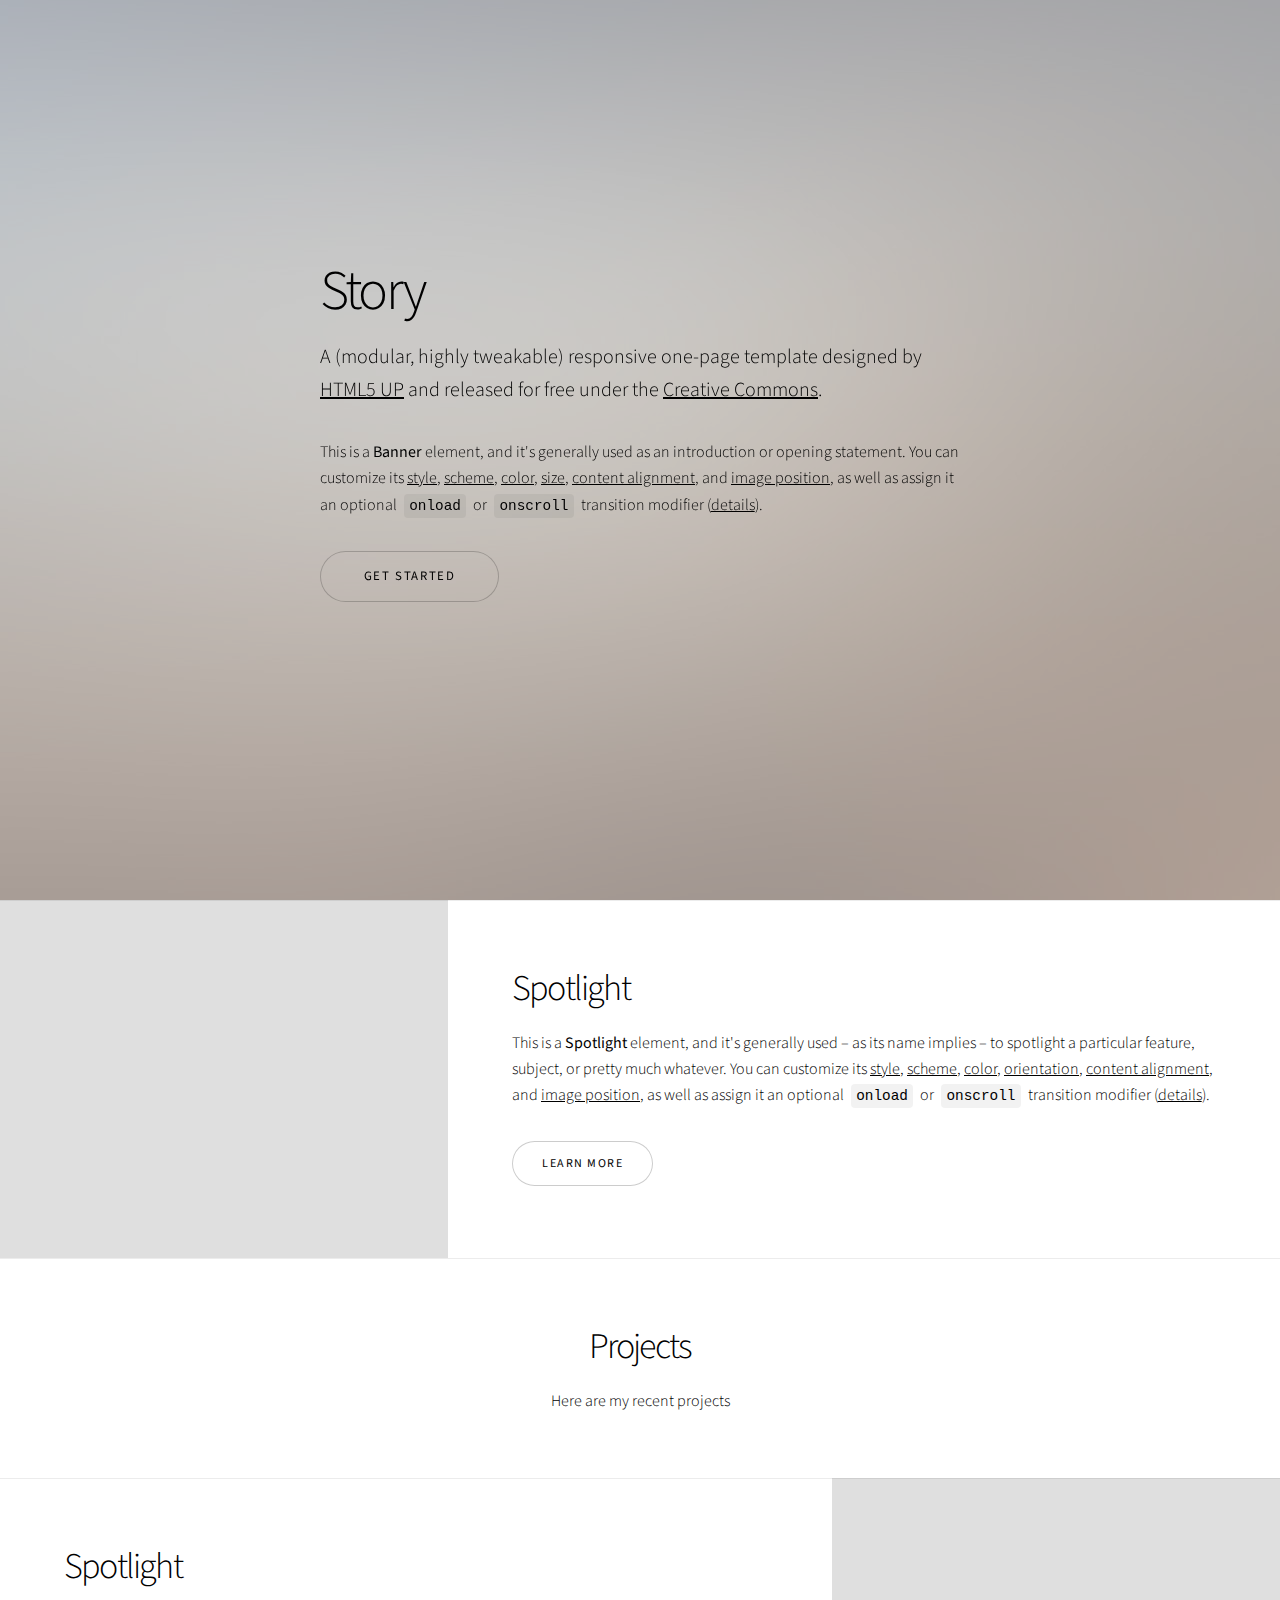
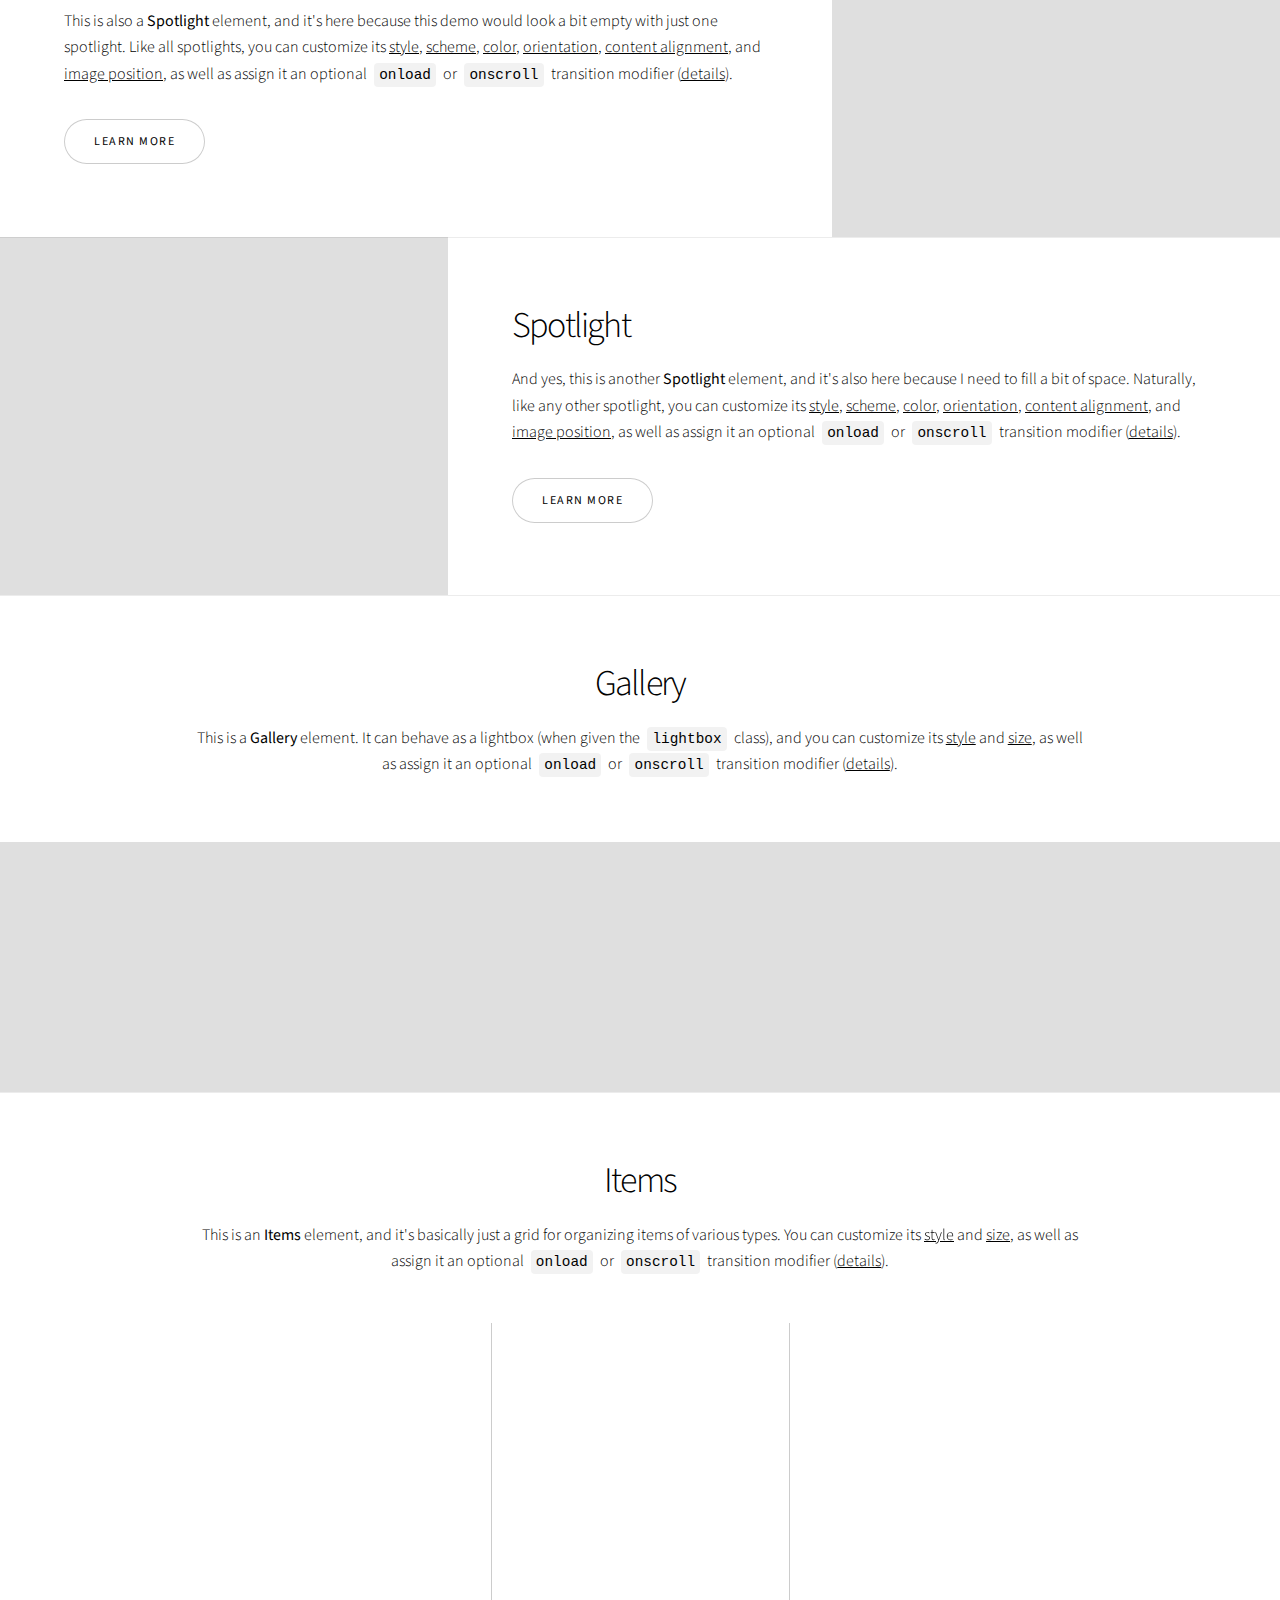
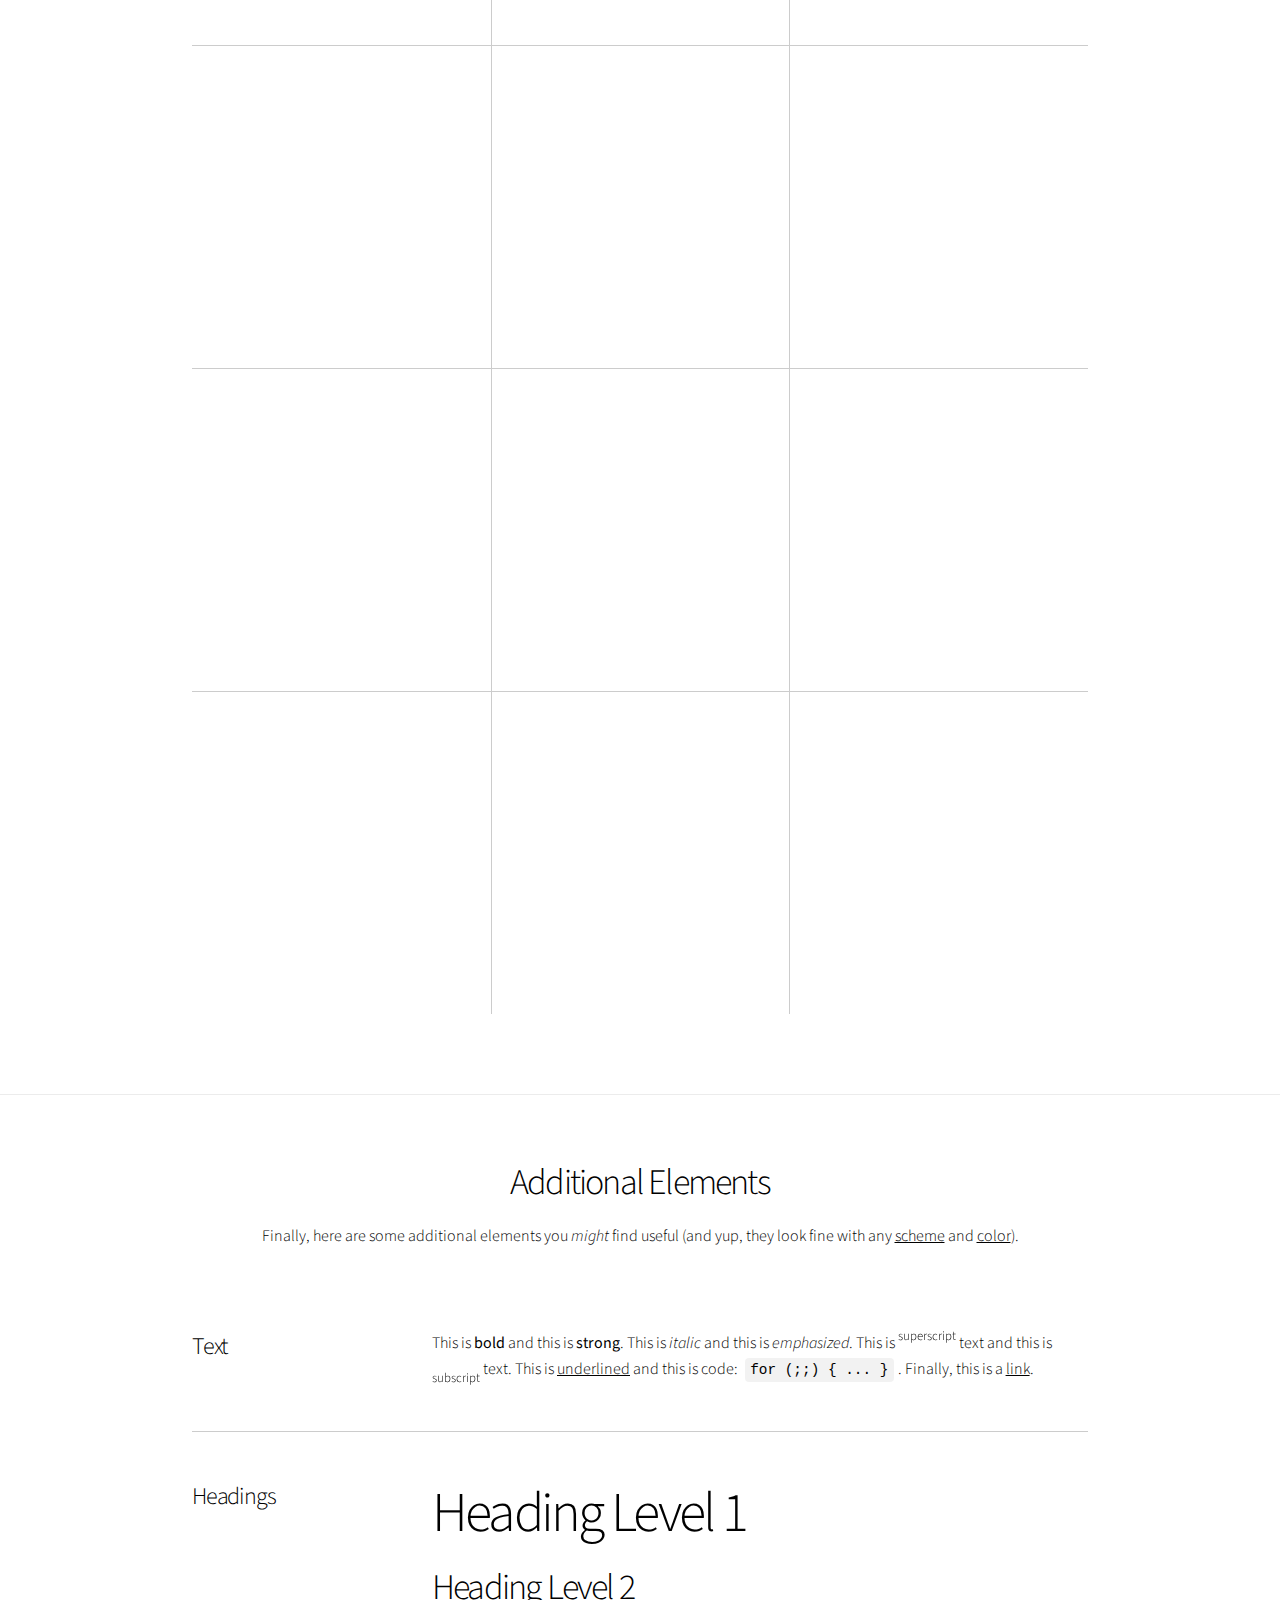
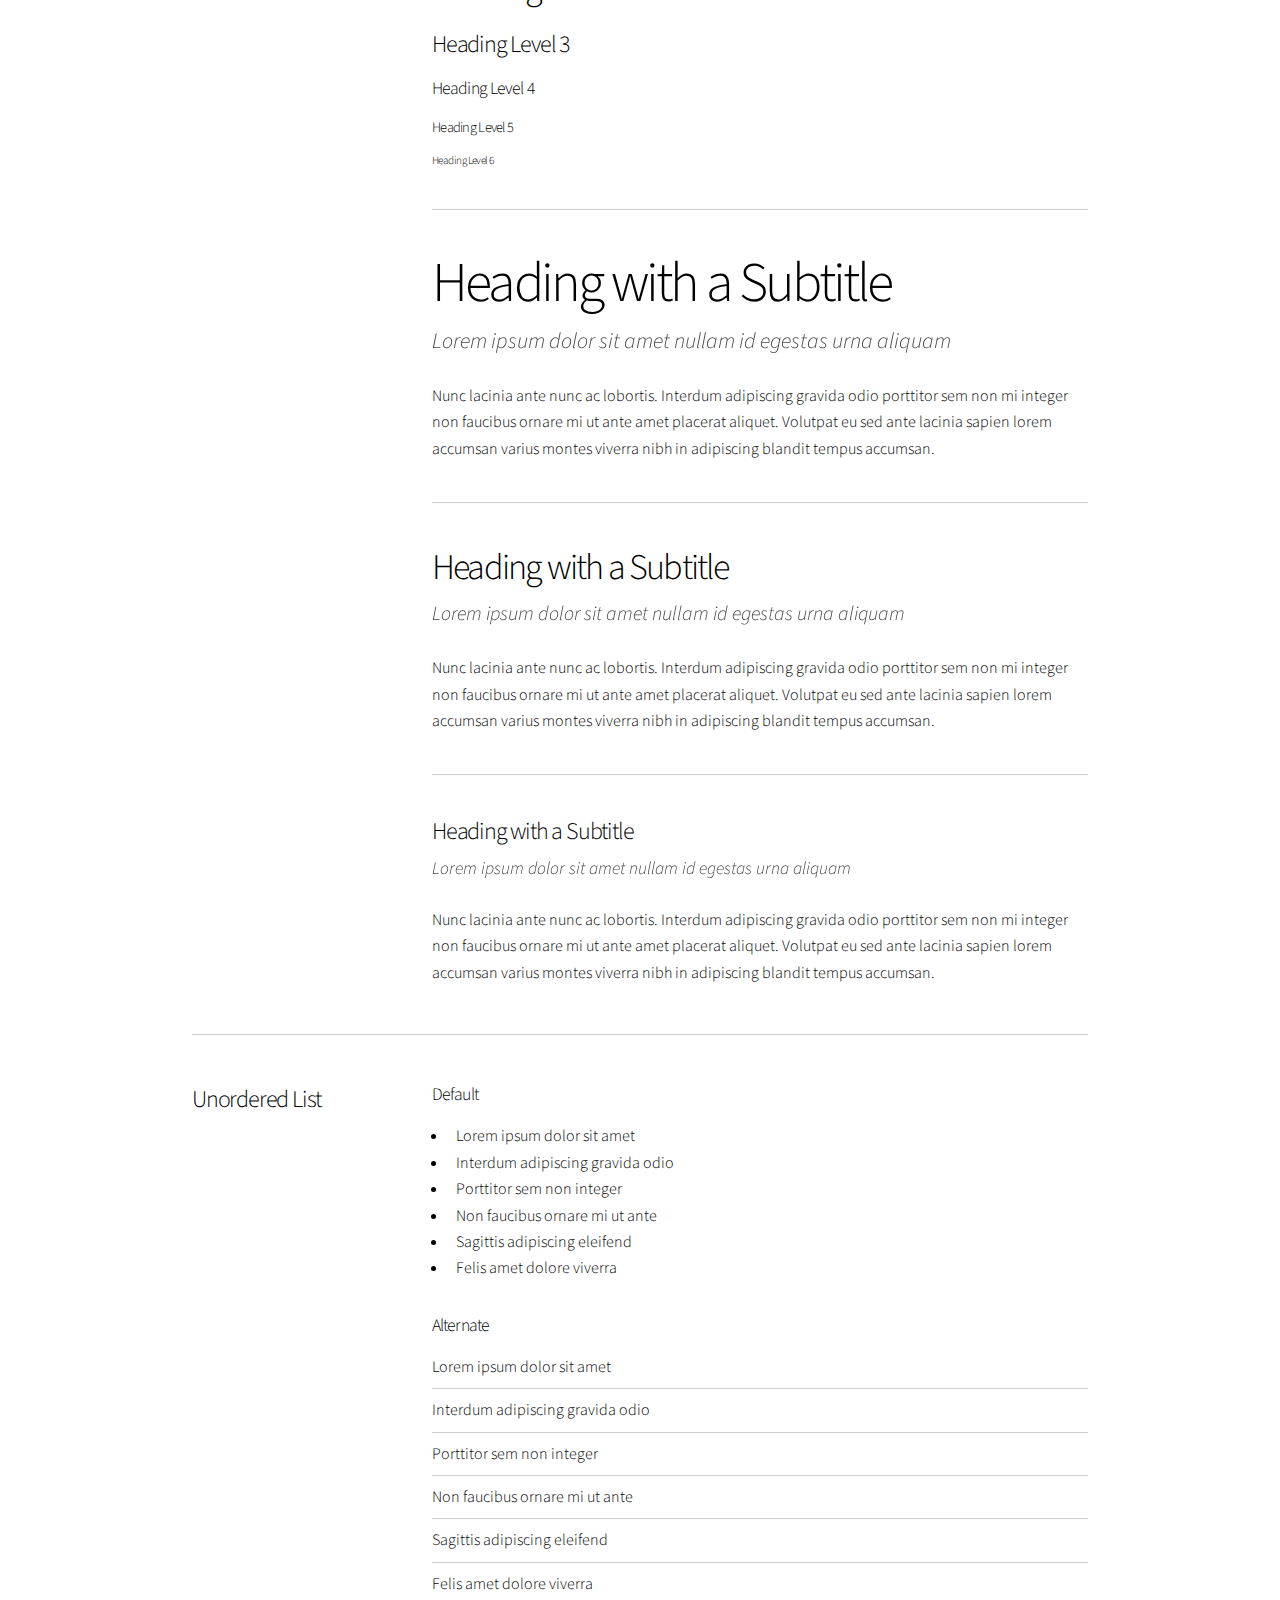
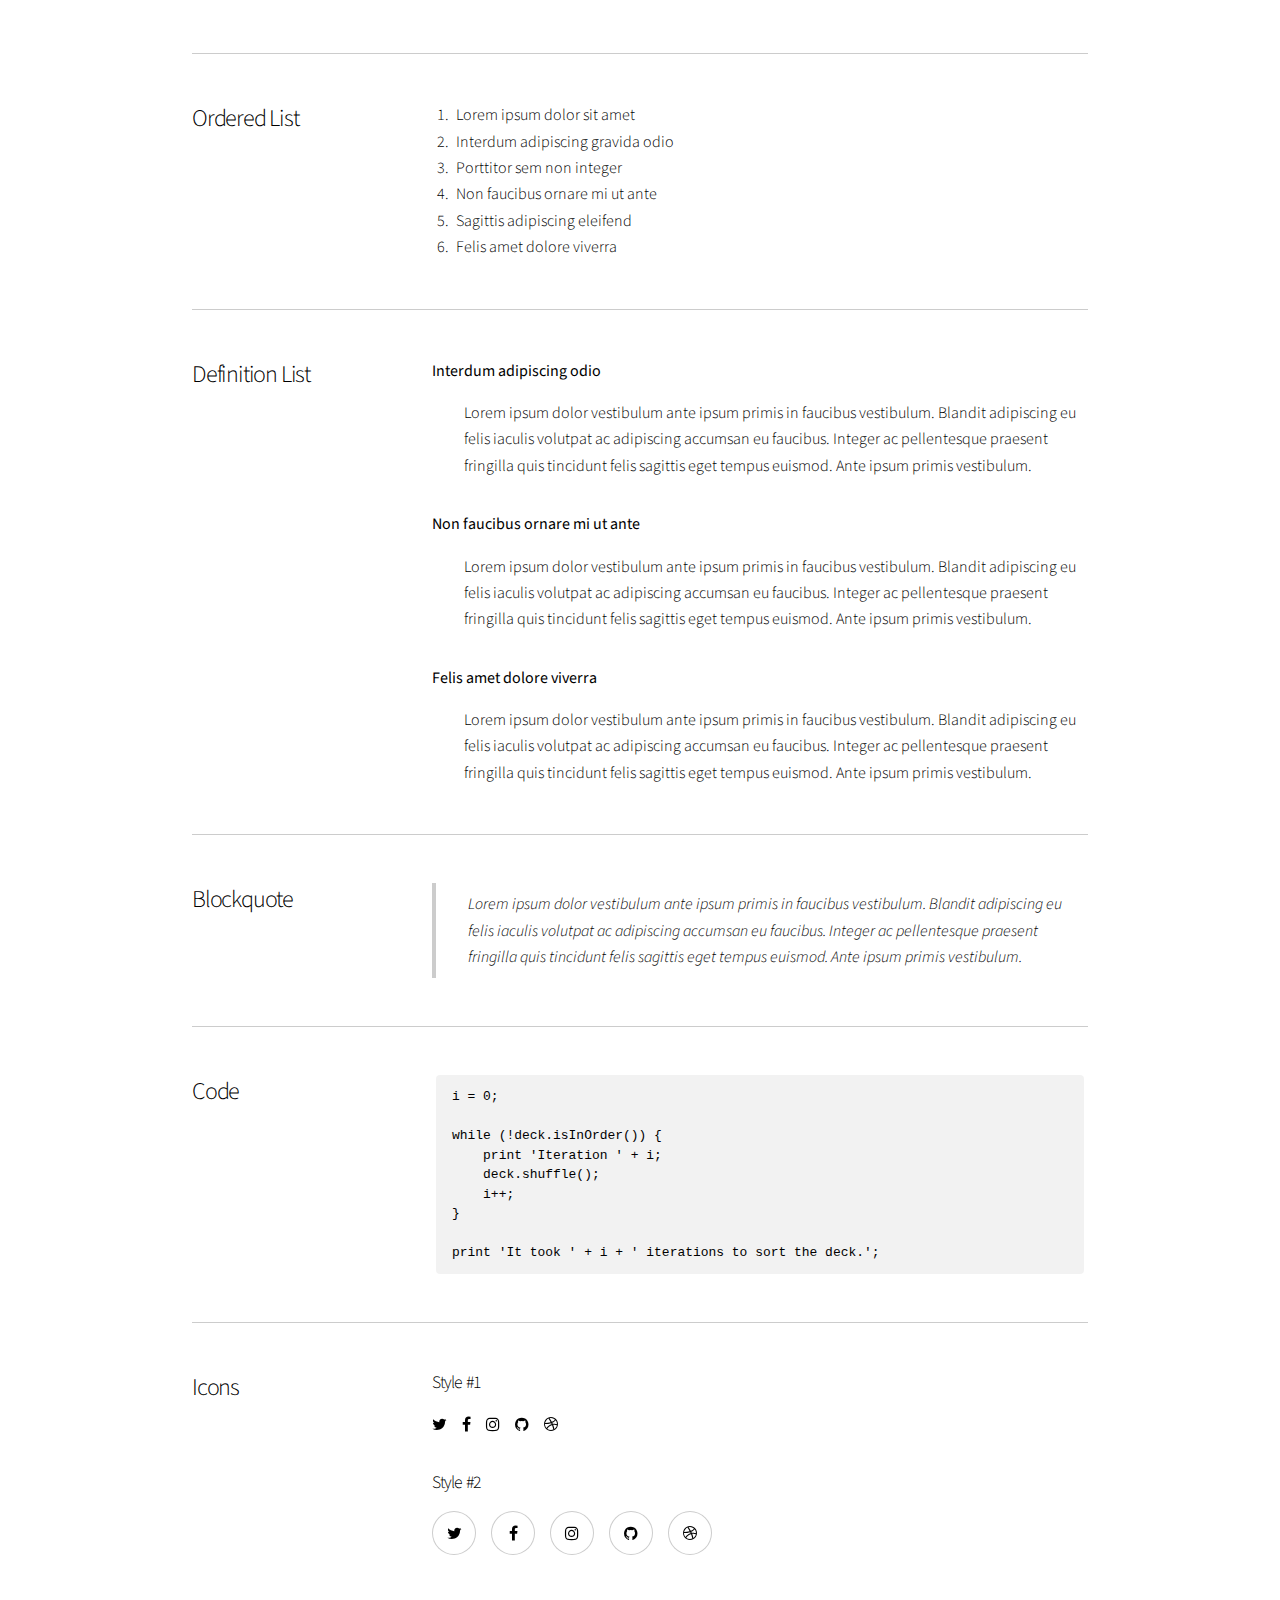
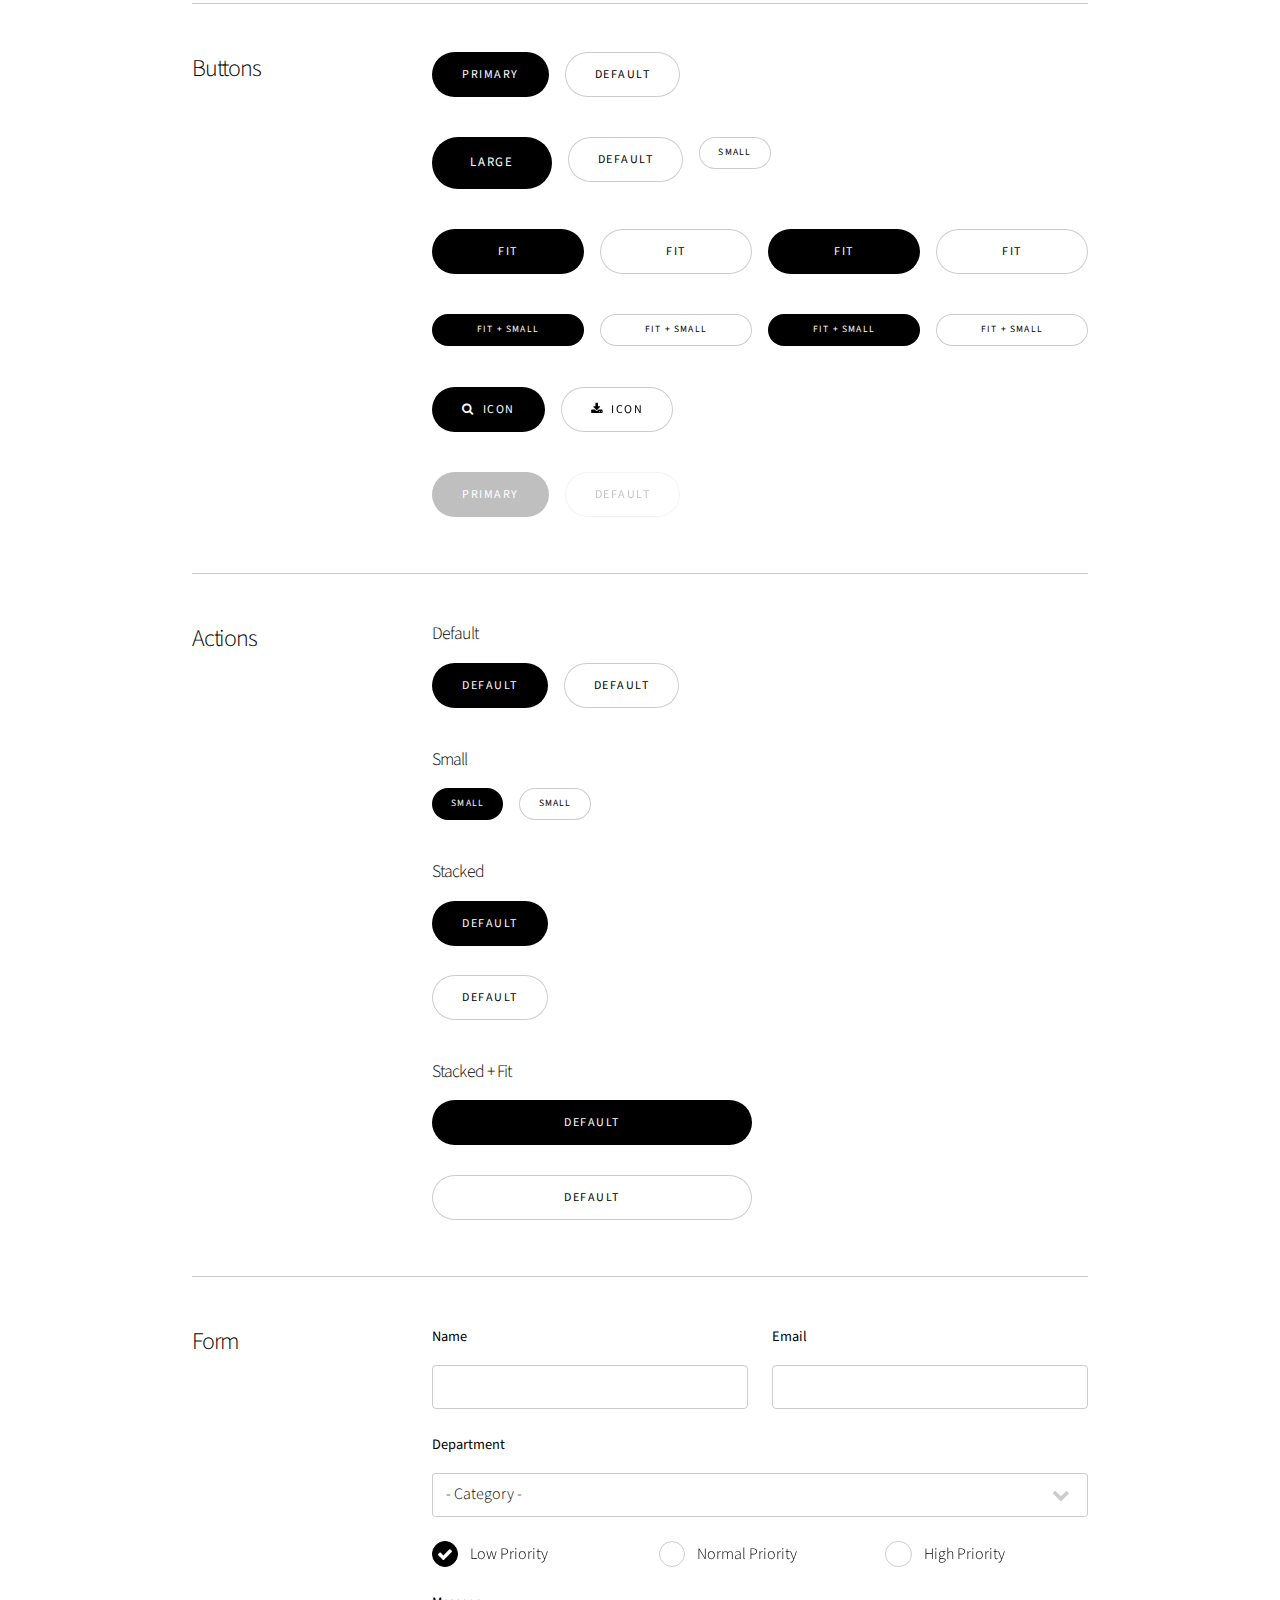
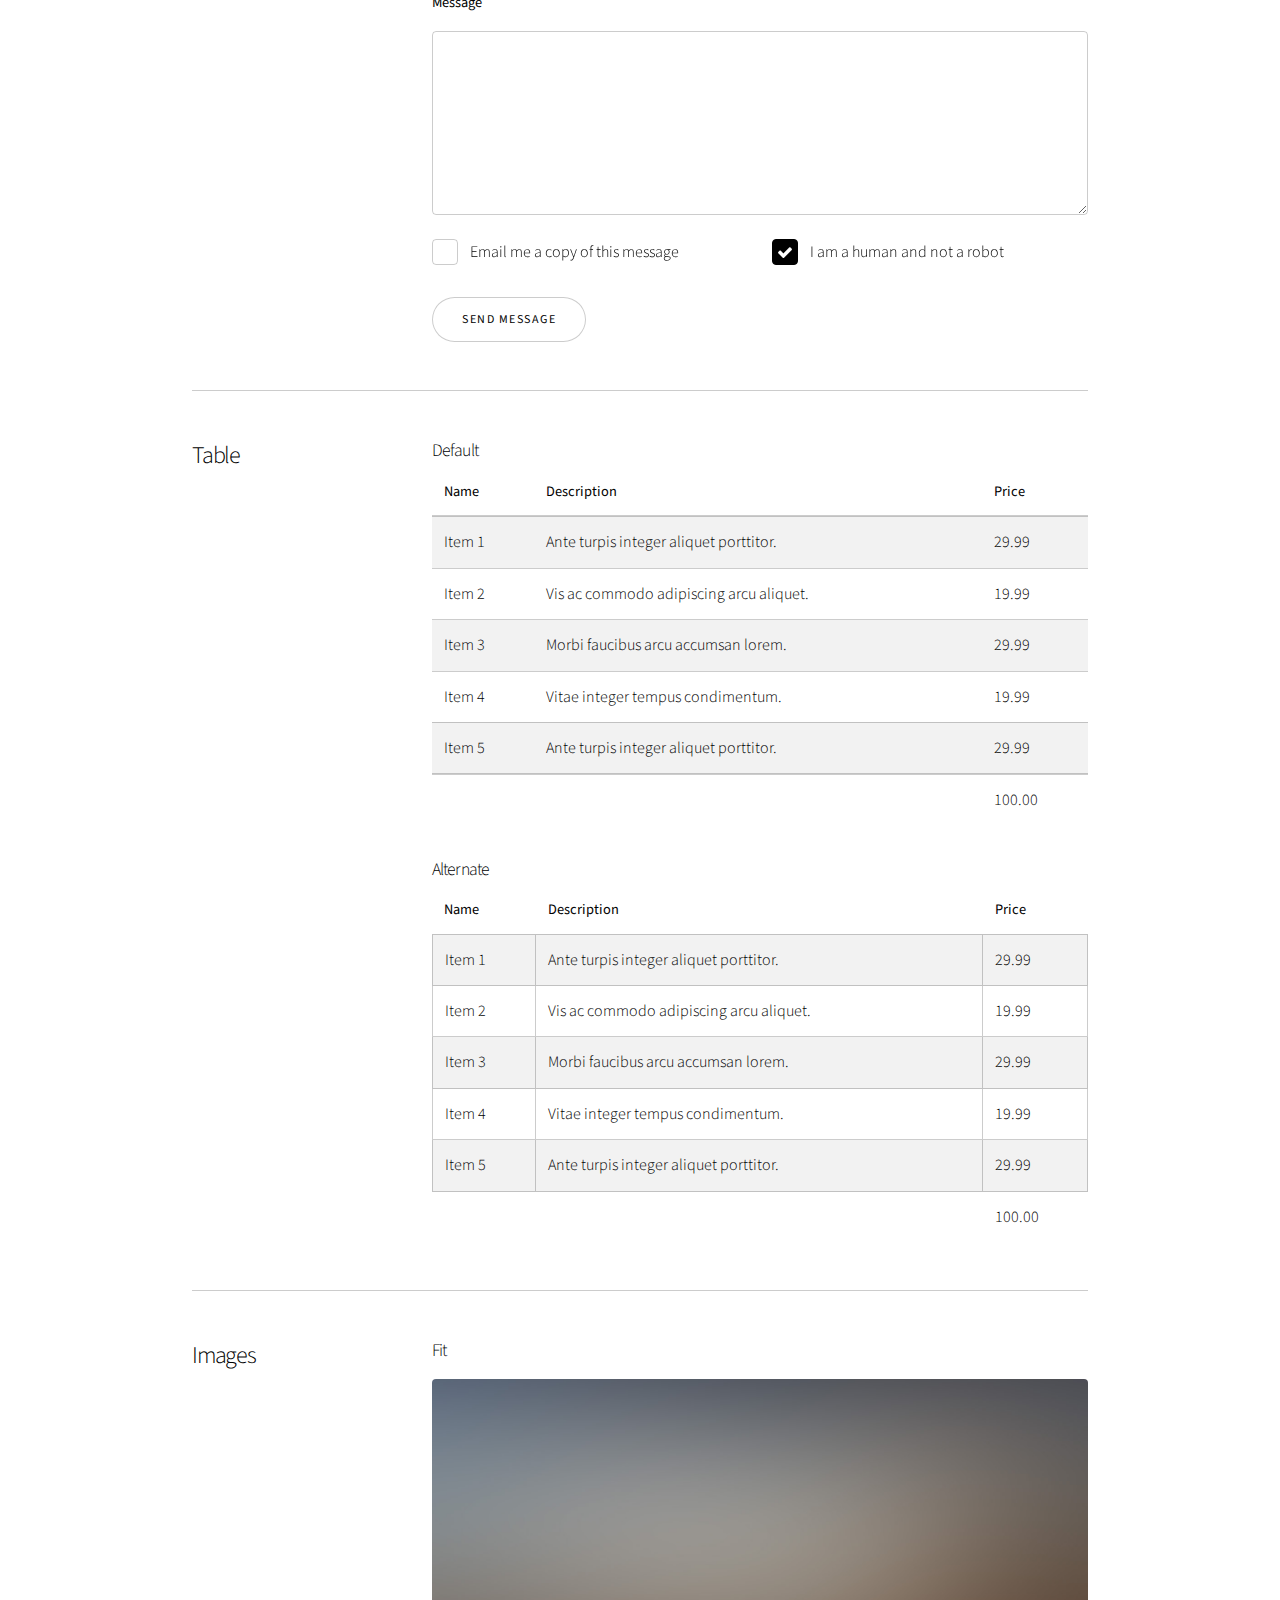
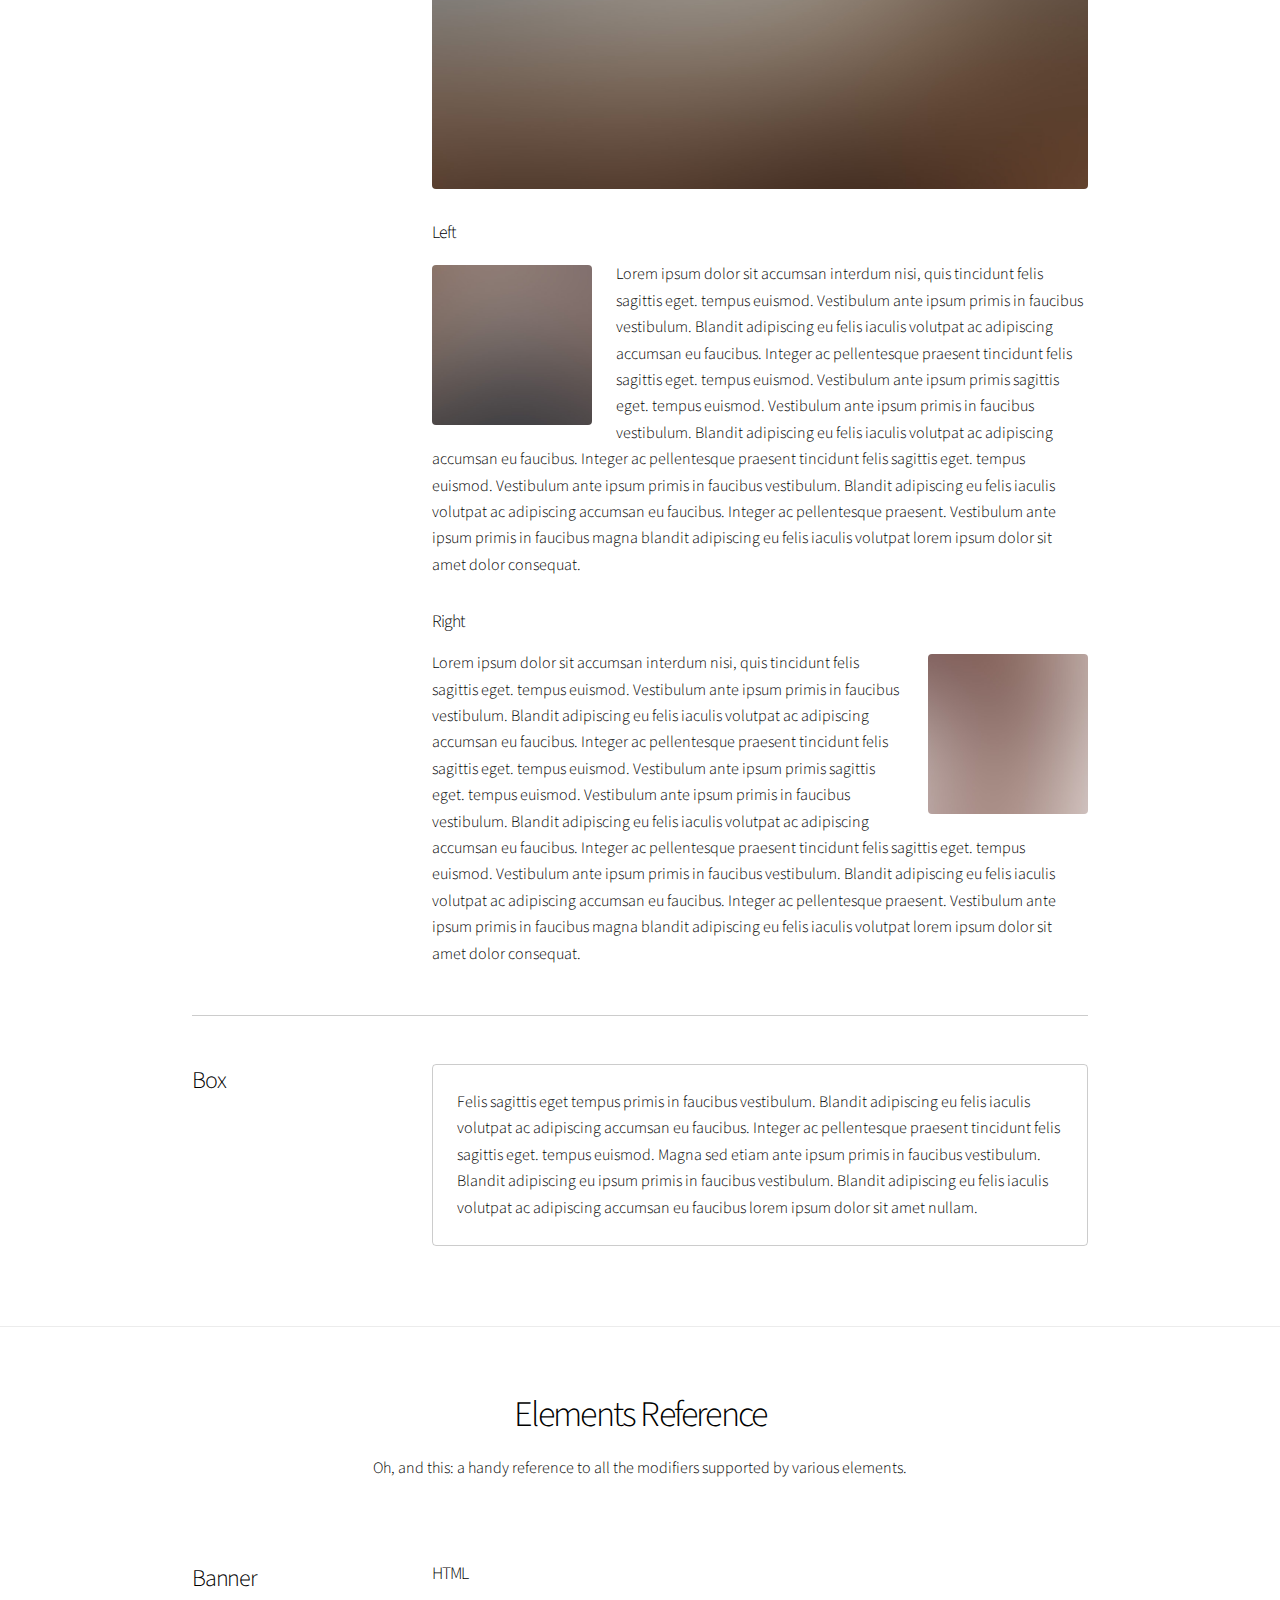
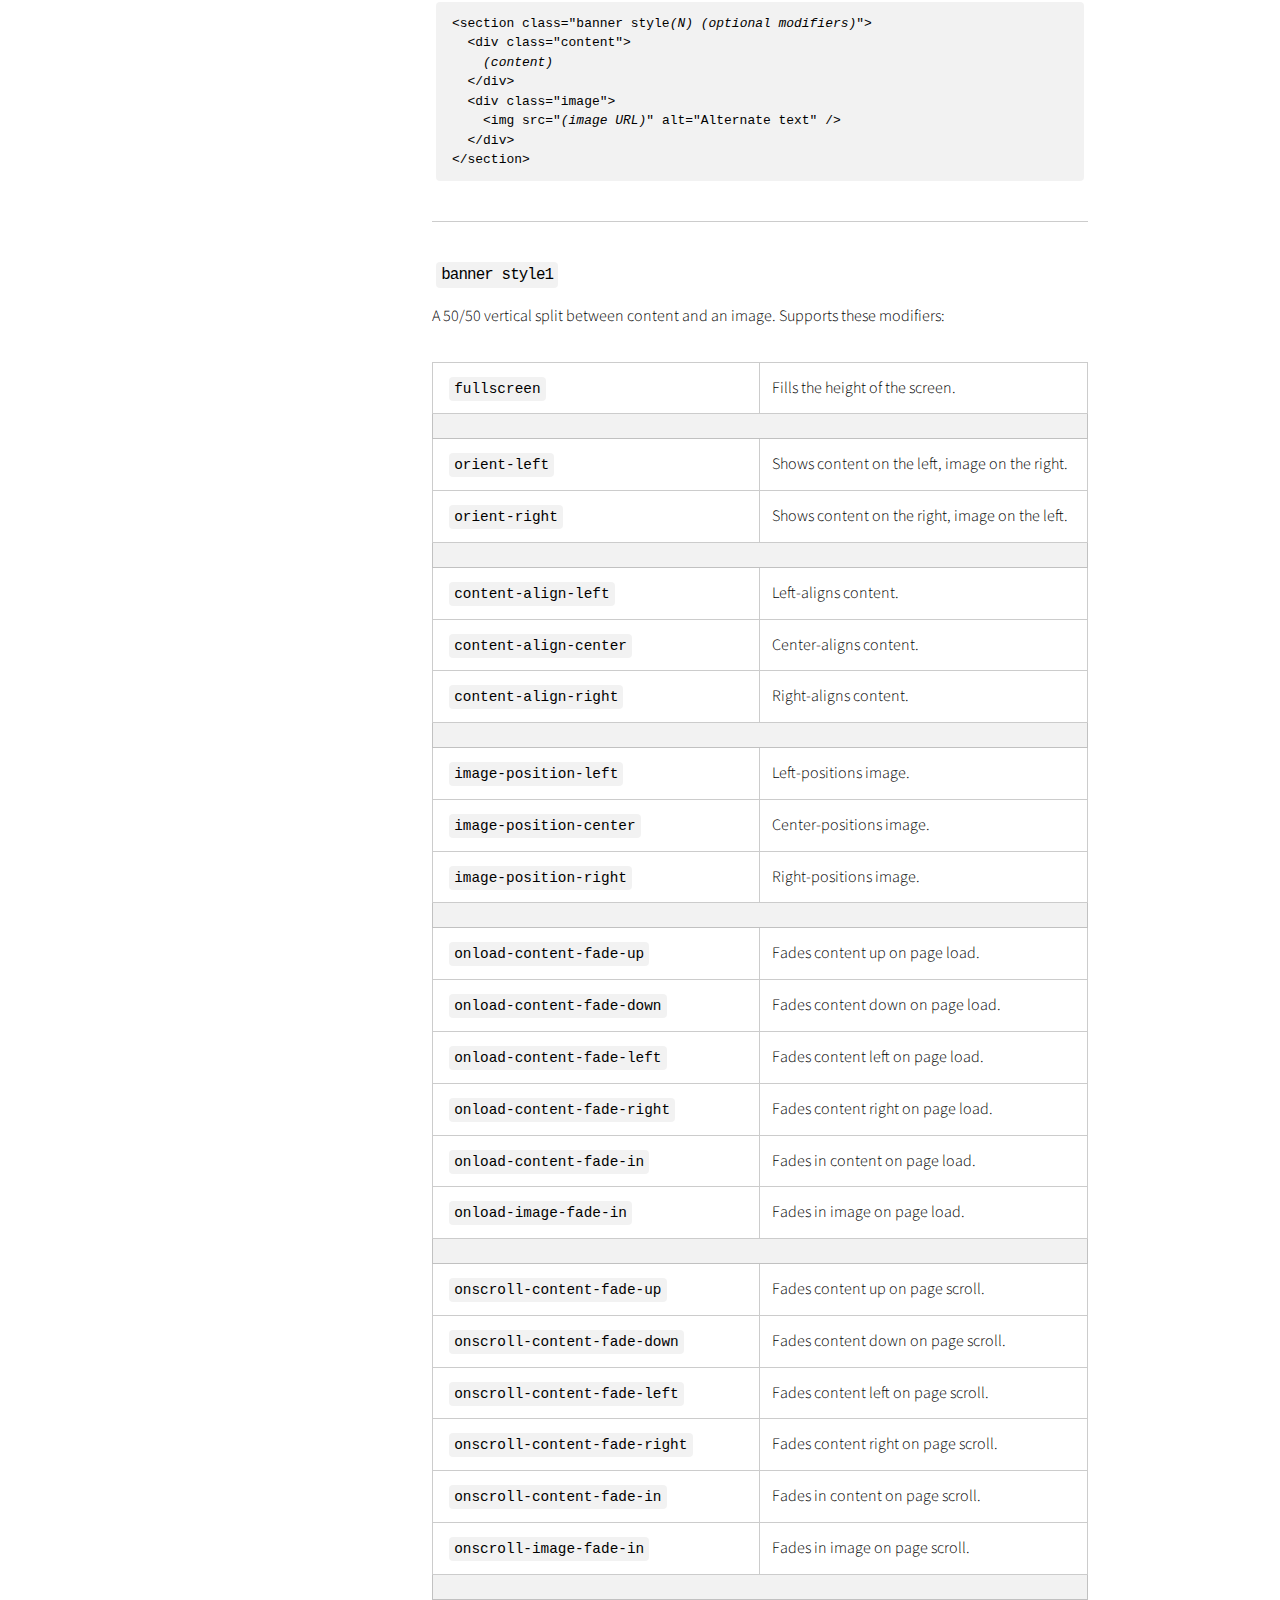
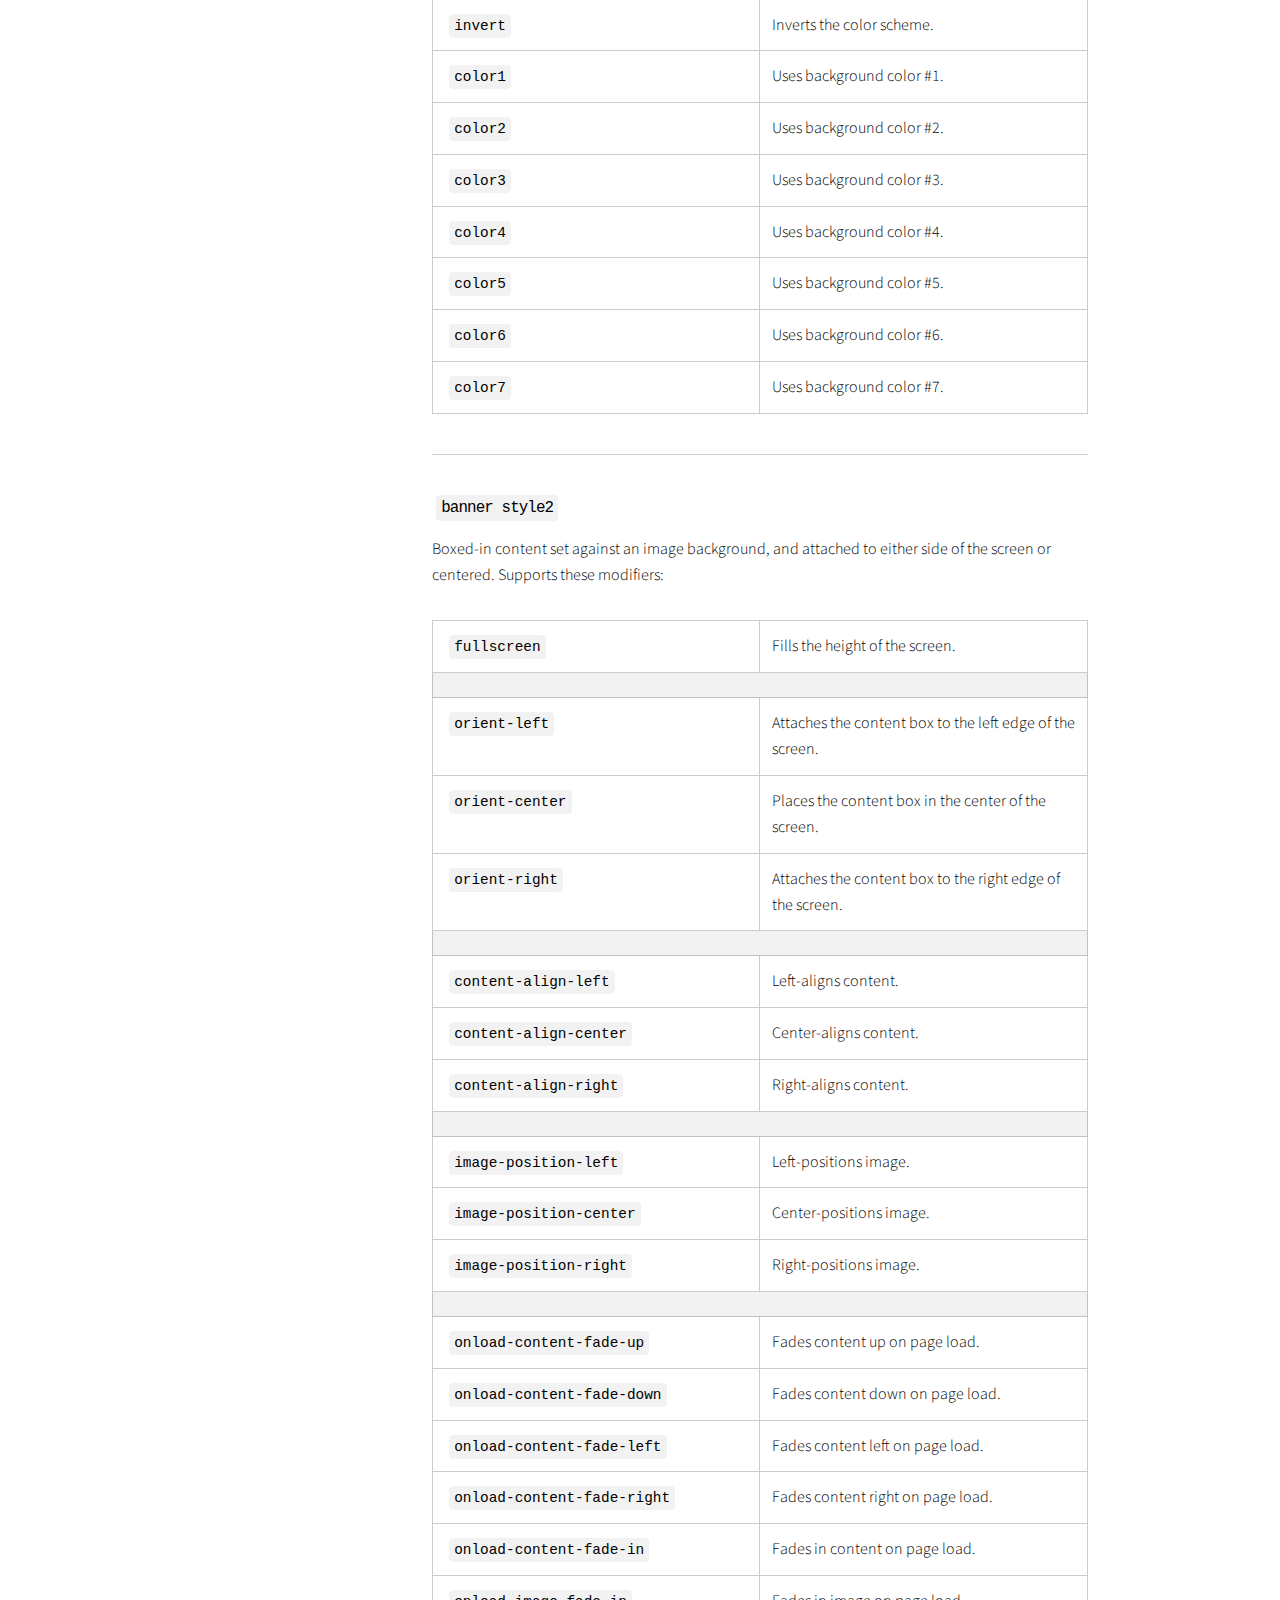
==== commit 6e7ff06a: "Add blog page and link buttons" ====
--- a/index-demo.html
+++ b/index-demo.html
@@ -20,7 +20,7 @@
 			<div id="wrapper" class="divided">
 
 				<!-- Banner -->
-					<section class="banner style1 orient-left content-align-left image-position-right fullscreen onload-image-fade-in onload-content-fade-right">
+					<section class="banner style5 orient-left content-align-left image-position-right fullscreen onload-image-fade-in onload-content-fade-right">
 						<div class="content">
 							<h1>Story</h1>
 							<p class="major">A (modular, highly tweakable) responsive one-page template designed by <a href="https://html5up.net">HTML5 UP</a> and released for free under the <a href="https://html5up.net/license">Creative Commons</a>.</p>
@@ -49,6 +49,19 @@
 					</section>
 
 				<!-- Spotlight -->
+				<section class="wrapper style1 align-center">
+					<div class="inner">
+						<h2>Projects</h2>
+						<p>Here are my recent projects</p>
+					</div>
+				</section>
+
+
+
+							<!-- Text -->
+
+
+
 					<section class="spotlight style1 orient-left content-align-left image-position-center onscroll-image-fade-in">
 						<div class="content">
 							<h2>Spotlight</h2>
--- a/assets/css/main.css
+++ b/assets/css/main.css
@@ -1,12 +1,11 @@
-@import url(font-awesome.min.css);
+@charset "UTF-8";
+@import 'font-awesome.min.css';
 @import url("https://fonts.googleapis.com/css?family=Source+Sans+Pro:300,300i,400,400i");
-
-/*
-	Story by HTML5 UP
-	html5up.net | @ajlkn
-	Free for personal and commercial use under the CCA 3.0 license (html5up.net/license)
+/*
+	Story by HTML5 UP
+	html5up.net | @ajlkn
+	Free for personal and commercial use under the CCA 3.0 license (html5up.net/license)
 */
-
 html, body, div, span, applet, object,
 iframe, h1, h2, h3, h4, h5, h6, p, blockquote,
 pre, a, abbr, acronym, address, big, cite,
@@ -18,8561 +17,7049 @@
 canvas, details, embed, figure, figcaption,
 footer, header, hgroup, menu, nav, output, ruby,
 section, summary, time, mark, audio, video {
-	margin: 0;
-	padding: 0;
-	border: 0;
-	font-size: 100%;
-	font: inherit;
-	vertical-align: baseline;}
+  margin: 0;
+  padding: 0;
+  border: 0;
+  font-size: 100%;
+  font: inherit;
+  vertical-align: baseline;
+}
 
 article, aside, details, figcaption, figure,
 footer, header, hgroup, menu, nav, section {
-	display: block;}
+  display: block;
+}
 
 body {
-	line-height: 1;
+  line-height: 1;
 }
 
 ol, ul {
-	list-style: none;
+  list-style: none;
 }
 
 blockquote, q {
-	quotes: none;
-}
-
-	blockquote:before, blockquote:after, q:before, q:after {
-		content: '';
-		content: none;
-	}
+  quotes: none;
+}
+blockquote:before, blockquote:after, q:before, q:after {
+  content: "";
+  content: none;
+}
 
 table {
-	border-collapse: collapse;
-	border-spacing: 0;
+  border-collapse: collapse;
+  border-spacing: 0;
 }
 
 body {
-	-webkit-text-size-adjust: none;
+  -webkit-text-size-adjust: none;
 }
 
 mark {
-	background-color: transparent;
-	color: inherit;
+  background-color: transparent;
+  color: inherit;
 }
 
 input::-moz-focus-inner {
-	border: 0;
-	padding: 0;
+  border: 0;
+  padding: 0;
 }
 
 input, select, textarea {
-	-moz-appearance: none;
-	-webkit-appearance: none;
-	-ms-appearance: none;
-	appearance: none;
+  -moz-appearance: none;
+  -webkit-appearance: none;
+  -ms-appearance: none;
+  appearance: none;
 }
 
 /* Basic */
-
-	@-ms-viewport {
-		width: device-width;
-	}
-
-	body {
-		-ms-overflow-style: scrollbar;
-	}
-
-	@media screen and (max-width: 480px) {
-
-		html, body {
-			min-width: 320px;
-		}
-
-	}
-
-	html {
-		box-sizing: border-box;
-	}
-
-	*, *:before, *:after {
-		box-sizing: inherit;
-	}
-
-	body {
-		background: #ffffff;
-	}
-
-		body.is-preload *, body.is-preload *:before, body.is-preload *:after {
-			-moz-animation: none !important;
-			-webkit-animation: none !important;
-			-ms-animation: none !important;
-			animation: none !important;
-			-moz-transition: none !important;
-			-webkit-transition: none !important;
-			-ms-transition: none !important;
-			transition: none !important;
-		}
+@-ms-viewport {
+  width: device-width;
+}
+body {
+  -ms-overflow-style: scrollbar;
+}
+
+@media screen and (max-width: 480px) {
+  html, body {
+    min-width: 320px;
+  }
+}
+html {
+  box-sizing: border-box;
+}
+
+*, *:before, *:after {
+  box-sizing: inherit;
+}
+
+body {
+  background: #ffffff;
+}
+body.is-preload *, body.is-preload *:before, body.is-preload *:after {
+  -moz-animation: none !important;
+  -webkit-animation: none !important;
+  -ms-animation: none !important;
+  animation: none !important;
+  -moz-transition: none !important;
+  -webkit-transition: none !important;
+  -ms-transition: none !important;
+  transition: none !important;
+}
 
 /* Type */
-
-	html {
-		font-size: 18pt;
-	}
-
-		@media screen and (max-width: 1680px) {
-
-			html {
-				font-size: 14pt;
-			}
-
-		}
-
-		@media screen and (max-width: 1280px) {
-
-			html {
-				font-size: 12pt;
-			}
-
-		}
-
-		@media screen and (max-width: 736px) {
-
-			html {
-				font-size: 11pt;
-			}
-
-		}
-
-		@media screen and (max-width: 360px) {
-
-			html {
-				font-size: 10pt;
-			}
-
-		}
-
-	body {
-		background-color: #ffffff;
-		color: #000000;
-	}
-
-	body, input, select, textarea {
-		font-family: "Source Sans Pro", Helvetica, sans-serif;
-		font-size: 1rem;
-		font-weight: 300;
-		line-height: 1.65;
-	}
-
-	a {
-		-moz-transition: color 0.2s ease-in-out;
-		-webkit-transition: color 0.2s ease-in-out;
-		-ms-transition: color 0.2s ease-in-out;
-		transition: color 0.2s ease-in-out;
-		text-decoration: underline;
-	}
-
-		a:hover {
-			text-decoration: none;
-		}
-
-	strong, b {
-		font-weight: 400;
-	}
-
-	em, i {
-		font-style: italic;
-	}
-
-	p {
-		margin: 0 0 2rem 0;
-	}
-
-		p.major {
-			font-size: 1.25rem;
-		}
-
-	h1, h2, h3, h4, h5, h6 {
-		font-weight: 300;
-		line-height: 1.375;
-		letter-spacing: -0.05em;
-		margin: 0 0 1rem 0;
-	}
-
-		h1 a, h2 a, h3 a, h4 a, h5 a, h6 a {
-			color: inherit;
-			text-decoration: none;
-		}
-
-	h1 {
-		font-size: 3.5rem;
-		line-height: 1.2;
-	}
-
-	h2 {
-		font-size: 2.25rem;
-	}
-
-	h3 {
-		font-size: 1.5rem;
-	}
-
-	h4 {
-		font-size: 1.1rem;
-	}
-
-	h5 {
-		font-size: 0.9rem;
-	}
-
-	h6 {
-		font-size: 0.7rem;
-	}
-
-	sub {
-		font-size: 0.8rem;
-		position: relative;
-		top: 0.5rem;
-	}
-
-	sup {
-		font-size: 0.8rem;
-		position: relative;
-		top: -0.5rem;
-	}
-
-	blockquote {
-		border-left: solid 4px;
-		font-style: italic;
-		margin: 0 0 2rem 0;
-		padding: 0.5rem 0 0.5rem 2rem;
-	}
-
-	code {
-		border-radius: 4px;
-		font-family: "Courier New", monospace;
-		font-size: 0.9em;
-		margin: 0 0.25rem;
-		padding: 0.25rem 0.325rem;
-	}
-
-	pre {
-		-webkit-overflow-scrolling: touch;
-		font-family: "Courier New", monospace;
-		font-size: 0.9em;
-		margin: 0 0 2rem 0;
-	}
-
-		pre code {
-			display: block;
-			line-height: 1.5;
-			padding: 0.75rem 1rem;
-			overflow-x: auto;
-		}
-
-	hr {
-		border: 0;
-		border-bottom: solid 1px;
-		margin: 2.5rem 0;
-	}
-
-		hr.major {
-			margin: 3.5rem 0;
-		}
-
-	.align-left {
-		text-align: left;
-	}
-
-	.align-center {
-		text-align: center;
-	}
-
-	.align-right {
-		text-align: right;
-	}
-
-	@media screen and (max-width: 736px) {
-
-		p.major {
-			font-size: 1.1rem;
-		}
-
-		h1 {
-			font-size: 2.5rem;
-		}
-
-		h2 {
-			font-size: 2rem;
-		}
-
-		h3 {
-			font-size: 1.25rem;
-		}
-
-		h4 {
-			font-size: 1rem;
-		}
-
-	}
-
-	input, select, textarea {
-		color: #000000;
-	}
-
-	a {
-		color: #000000;
-	}
-
-		a:hover {
-			color: #47D3E5;
-		}
-
-	strong, b {
-		color: #000000;
-	}
-
-	h1, h2, h3, h4, h5, h6 {
-		color: #000000;
-	}
-
-	blockquote {
-		border-left-color: rgba(0, 0, 0, 0.2);
-	}
-
-	code {
-		background: rgba(0, 0, 0, 0.05);
-		border-color: rgba(0, 0, 0, 0.2);
-	}
-
-	hr {
-		border-bottom-color: rgba(0, 0, 0, 0.2);
-	}
+html {
+  font-size: 18pt;
+}
+@media screen and (max-width: 1680px) {
+  html {
+    font-size: 14pt;
+  }
+}
+@media screen and (max-width: 1280px) {
+  html {
+    font-size: 12pt;
+  }
+}
+@media screen and (max-width: 736px) {
+  html {
+    font-size: 11pt;
+  }
+}
+@media screen and (max-width: 360px) {
+  html {
+    font-size: 10pt;
+  }
+}
+
+body {
+  background-color: #ffffff;
+  color: #000000;
+}
+
+body, input, select, textarea {
+  font-family: "Source Sans Pro", Helvetica, sans-serif;
+  font-size: 1rem;
+  font-weight: 300;
+  line-height: 1.65;
+}
+
+a {
+  -moz-transition: color 0.2s ease-in-out;
+  -webkit-transition: color 0.2s ease-in-out;
+  -ms-transition: color 0.2s ease-in-out;
+  transition: color 0.2s ease-in-out;
+  text-decoration: underline;
+}
+a:hover {
+  text-decoration: none;
+}
+
+strong, b {
+  font-weight: 400;
+}
+
+em, i {
+  font-style: italic;
+}
+
+p {
+  margin: 0 0 2rem 0;
+}
+p.major {
+  font-size: 1.25rem;
+}
+
+h1, h2, h3, h4, h5, h6 {
+  font-weight: 300;
+  line-height: 1.375;
+  letter-spacing: -0.05em;
+  margin: 0 0 1rem 0;
+}
+h1 a, h2 a, h3 a, h4 a, h5 a, h6 a {
+  color: inherit;
+  text-decoration: none;
+}
+
+h1 {
+  font-size: 3.5rem;
+  line-height: 1.2;
+}
+
+h2 {
+  font-size: 2.25rem;
+}
+
+h3 {
+  font-size: 1.5rem;
+}
+
+h4 {
+  font-size: 1.1rem;
+}
+
+h5 {
+  font-size: 0.9rem;
+}
+
+h6 {
+  font-size: 0.7rem;
+}
+
+sub {
+  font-size: 0.8rem;
+  position: relative;
+  top: 0.5rem;
+}
+
+sup {
+  font-size: 0.8rem;
+  position: relative;
+  top: -0.5rem;
+}
+
+blockquote {
+  border-left: solid 4px;
+  font-style: italic;
+  margin: 0 0 2rem 0;
+  padding: 0.5rem 0 0.5rem 2rem;
+}
+
+code {
+  border-radius: 4px;
+  font-family: "Courier New", monospace;
+  font-size: 0.9em;
+  margin: 0 0.25rem;
+  padding: 0.25rem 0.325rem;
+}
+
+pre {
+  -webkit-overflow-scrolling: touch;
+  font-family: "Courier New", monospace;
+  font-size: 0.9em;
+  margin: 0 0 2rem 0;
+}
+pre code {
+  display: block;
+  line-height: 1.5;
+  padding: 0.75rem 1rem;
+  overflow-x: auto;
+}
+
+hr {
+  border: 0;
+  border-bottom: solid 1px;
+  margin: 2.5rem 0;
+}
+hr.major {
+  margin: 3.5rem 0;
+}
+
+.align-left {
+  text-align: left;
+}
+
+.align-center {
+  text-align: center;
+}
+
+.align-right {
+  text-align: right;
+}
+
+@media screen and (max-width: 736px) {
+  p.major {
+    font-size: 1.1rem;
+  }
+
+  h1 {
+    font-size: 2.5rem;
+  }
+
+  h2 {
+    font-size: 2rem;
+  }
+
+  h3 {
+    font-size: 1.25rem;
+  }
+
+  h4 {
+    font-size: 1rem;
+  }
+}
+input, select, textarea {
+  color: #000000;
+}
+
+a {
+  color: #000000;
+}
+a:hover {
+  color: #47D3E5;
+}
+
+strong, b {
+  color: #000000;
+}
+
+h1, h2, h3, h4, h5, h6 {
+  color: #000000;
+}
+
+blockquote {
+  border-left-color: rgba(0, 0, 0, 0.2);
+}
+
+code {
+  background: rgba(0, 0, 0, 0.05);
+  border-color: rgba(0, 0, 0, 0.2);
+}
+
+hr {
+  border-bottom-color: rgba(0, 0, 0, 0.2);
+}
 
 /* Row */
-
-	.row {
-		display: flex;
-		flex-wrap: wrap;
-		box-sizing: border-box;
-		align-items: stretch;
-	}
-
-		.row > * {
-			box-sizing: border-box;
-		}
-
-		.row.gtr-uniform > * > :last-child {
-			margin-bottom: 0;
-		}
-
-		.row.aln-left {
-			justify-content: flex-start;
-		}
-
-		.row.aln-center {
-			justify-content: center;
-		}
-
-		.row.aln-right {
-			justify-content: flex-end;
-		}
-
-		.row.aln-top {
-			align-items: flex-start;
-		}
-
-		.row.aln-middle {
-			align-items: center;
-		}
-
-		.row.aln-bottom {
-			align-items: flex-end;
-		}
-
-		.row > .imp {
-			order: -1;
-		}
-
-		.row > .col-1 {
-			width: 8.3333333333%;
-		}
-
-		.row > .off-1 {
-			margin-left: 8.3333333333%;
-		}
-
-		.row > .col-2 {
-			width: 16.6666666667%;
-		}
-
-		.row > .off-2 {
-			margin-left: 16.6666666667%;
-		}
-
-		.row > .col-3 {
-			width: 25%;
-		}
-
-		.row > .off-3 {
-			margin-left: 25%;
-		}
-
-		.row > .col-4 {
-			width: 33.3333333333%;
-		}
-
-		.row > .off-4 {
-			margin-left: 33.3333333333%;
-		}
-
-		.row > .col-5 {
-			width: 41.6666666667%;
-		}
-
-		.row > .off-5 {
-			margin-left: 41.6666666667%;
-		}
-
-		.row > .col-6 {
-			width: 50%;
-		}
-
-		.row > .off-6 {
-			margin-left: 50%;
-		}
-
-		.row > .col-7 {
-			width: 58.3333333333%;
-		}
-
-		.row > .off-7 {
-			margin-left: 58.3333333333%;
-		}
-
-		.row > .col-8 {
-			width: 66.6666666667%;
-		}
-
-		.row > .off-8 {
-			margin-left: 66.6666666667%;
-		}
-
-		.row > .col-9 {
-			width: 75%;
-		}
-
-		.row > .off-9 {
-			margin-left: 75%;
-		}
-
-		.row > .col-10 {
-			width: 83.3333333333%;
-		}
-
-		.row > .off-10 {
-			margin-left: 83.3333333333%;
-		}
-
-		.row > .col-11 {
-			width: 91.6666666667%;
-		}
-
-		.row > .off-11 {
-			margin-left: 91.6666666667%;
-		}
-
-		.row > .col-12 {
-			width: 100%;
-		}
-
-		.row > .off-12 {
-			margin-left: 100%;
-		}
-
-		.row.gtr-0 {
-			margin-top: 0;
-			margin-left: 0rem;
-		}
-
-			.row.gtr-0 > * {
-				padding: 0 0 0 0rem;
-			}
-
-			.row.gtr-0.gtr-uniform {
-				margin-top: 0rem;
-			}
-
-				.row.gtr-0.gtr-uniform > * {
-					padding-top: 0rem;
-				}
-
-		.row.gtr-25 {
-			margin-top: 0;
-			margin-left: -0.5rem;
-		}
-
-			.row.gtr-25 > * {
-				padding: 0 0 0 0.5rem;
-			}
-
-			.row.gtr-25.gtr-uniform {
-				margin-top: -0.5rem;
-			}
-
-				.row.gtr-25.gtr-uniform > * {
-					padding-top: 0.5rem;
-				}
-
-		.row.gtr-50 {
-			margin-top: 0;
-			margin-left: -1rem;
-		}
-
-			.row.gtr-50 > * {
-				padding: 0 0 0 1rem;
-			}
-
-			.row.gtr-50.gtr-uniform {
-				margin-top: -1rem;
-			}
-
-				.row.gtr-50.gtr-uniform > * {
-					padding-top: 1rem;
-				}
-
-		.row {
-			margin-top: 0;
-			margin-left: -2rem;
-		}
-
-			.row > * {
-				padding: 0 0 0 2rem;
-			}
-
-			.row.gtr-uniform {
-				margin-top: -2rem;
-			}
-
-				.row.gtr-uniform > * {
-					padding-top: 2rem;
-				}
-
-		.row.gtr-150 {
-			margin-top: 0;
-			margin-left: -3rem;
-		}
-
-			.row.gtr-150 > * {
-				padding: 0 0 0 3rem;
-			}
-
-			.row.gtr-150.gtr-uniform {
-				margin-top: -3rem;
-			}
-
-				.row.gtr-150.gtr-uniform > * {
-					padding-top: 3rem;
-				}
-
-		.row.gtr-200 {
-			margin-top: 0;
-			margin-left: -4rem;
-		}
-
-			.row.gtr-200 > * {
-				padding: 0 0 0 4rem;
-			}
-
-			.row.gtr-200.gtr-uniform {
-				margin-top: -4rem;
-			}
-
-				.row.gtr-200.gtr-uniform > * {
-					padding-top: 4rem;
-				}
-
-		@media screen and (max-width: 1680px) {
-
-			.row {
-				display: flex;
-				flex-wrap: wrap;
-				box-sizing: border-box;
-				align-items: stretch;
-			}
-
-				.row > * {
-					box-sizing: border-box;
-				}
-
-				.row.gtr-uniform > * > :last-child {
-					margin-bottom: 0;
-				}
-
-				.row.aln-left {
-					justify-content: flex-start;
-				}
-
-				.row.aln-center {
-					justify-content: center;
-				}
-
-				.row.aln-right {
-					justify-content: flex-end;
-				}
-
-				.row.aln-top {
-					align-items: flex-start;
-				}
-
-				.row.aln-middle {
-					align-items: center;
-				}
-
-				.row.aln-bottom {
-					align-items: flex-end;
-				}
-
-				.row > .imp-xlarge {
-					order: -1;
-				}
-
-				.row > .col-1-xlarge {
-					width: 8.3333333333%;
-				}
-
-				.row > .off-1-xlarge {
-					margin-left: 8.3333333333%;
-				}
-
-				.row > .col-2-xlarge {
-					width: 16.6666666667%;
-				}
-
-				.row > .off-2-xlarge {
-					margin-left: 16.6666666667%;
-				}
-
-				.row > .col-3-xlarge {
-					width: 25%;
-				}
-
-				.row > .off-3-xlarge {
-					margin-left: 25%;
-				}
-
-				.row > .col-4-xlarge {
-					width: 33.3333333333%;
-				}
-
-				.row > .off-4-xlarge {
-					margin-left: 33.3333333333%;
-				}
-
-				.row > .col-5-xlarge {
-					width: 41.6666666667%;
-				}
-
-				.row > .off-5-xlarge {
-					margin-left: 41.6666666667%;
-				}
-
-				.row > .col-6-xlarge {
-					width: 50%;
-				}
-
-				.row > .off-6-xlarge {
-					margin-left: 50%;
-				}
-
-				.row > .col-7-xlarge {
-					width: 58.3333333333%;
-				}
-
-				.row > .off-7-xlarge {
-					margin-left: 58.3333333333%;
-				}
-
-				.row > .col-8-xlarge {
-					width: 66.6666666667%;
-				}
-
-				.row > .off-8-xlarge {
-					margin-left: 66.6666666667%;
-				}
-
-				.row > .col-9-xlarge {
-					width: 75%;
-				}
-
-				.row > .off-9-xlarge {
-					margin-left: 75%;
-				}
-
-				.row > .col-10-xlarge {
-					width: 83.3333333333%;
-				}
-
-				.row > .off-10-xlarge {
-					margin-left: 83.3333333333%;
-				}
-
-				.row > .col-11-xlarge {
-					width: 91.6666666667%;
-				}
-
-				.row > .off-11-xlarge {
-					margin-left: 91.6666666667%;
-				}
-
-				.row > .col-12-xlarge {
-					width: 100%;
-				}
-
-				.row > .off-12-xlarge {
-					margin-left: 100%;
-				}
-
-				.row.gtr-0 {
-					margin-top: 0;
-					margin-left: 0rem;
-				}
-
-					.row.gtr-0 > * {
-						padding: 0 0 0 0rem;
-					}
-
-					.row.gtr-0.gtr-uniform {
-						margin-top: 0rem;
-					}
-
-						.row.gtr-0.gtr-uniform > * {
-							padding-top: 0rem;
-						}
-
-				.row.gtr-25 {
-					margin-top: 0;
-					margin-left: -0.5rem;
-				}
-
-					.row.gtr-25 > * {
-						padding: 0 0 0 0.5rem;
-					}
-
-					.row.gtr-25.gtr-uniform {
-						margin-top: -0.5rem;
-					}
-
-						.row.gtr-25.gtr-uniform > * {
-							padding-top: 0.5rem;
-						}
-
-				.row.gtr-50 {
-					margin-top: 0;
-					margin-left: -1rem;
-				}
-
-					.row.gtr-50 > * {
-						padding: 0 0 0 1rem;
-					}
-
-					.row.gtr-50.gtr-uniform {
-						margin-top: -1rem;
-					}
-
-						.row.gtr-50.gtr-uniform > * {
-							padding-top: 1rem;
-						}
-
-				.row {
-					margin-top: 0;
-					margin-left: -2rem;
-				}
-
-					.row > * {
-						padding: 0 0 0 2rem;
-					}
-
-					.row.gtr-uniform {
-						margin-top: -2rem;
-					}
-
-						.row.gtr-uniform > * {
-							padding-top: 2rem;
-						}
-
-				.row.gtr-150 {
-					margin-top: 0;
-					margin-left: -3rem;
-				}
-
-					.row.gtr-150 > * {
-						padding: 0 0 0 3rem;
-					}
-
-					.row.gtr-150.gtr-uniform {
-						margin-top: -3rem;
-					}
-
-						.row.gtr-150.gtr-uniform > * {
-							padding-top: 3rem;
-						}
-
-				.row.gtr-200 {
-					margin-top: 0;
-					margin-left: -4rem;
-				}
-
-					.row.gtr-200 > * {
-						padding: 0 0 0 4rem;
-					}
-
-					.row.gtr-200.gtr-uniform {
-						margin-top: -4rem;
-					}
-
-						.row.gtr-200.gtr-uniform > * {
-							padding-top: 4rem;
-						}
-
-		}
-
-		@media screen and (max-width: 1280px) {
-
-			.row {
-				display: flex;
-				flex-wrap: wrap;
-				box-sizing: border-box;
-				align-items: stretch;
-			}
-
-				.row > * {
-					box-sizing: border-box;
-				}
-
-				.row.gtr-uniform > * > :last-child {
-					margin-bottom: 0;
-				}
-
-				.row.aln-left {
-					justify-content: flex-start;
-				}
-
-				.row.aln-center {
-					justify-content: center;
-				}
-
-				.row.aln-right {
-					justify-content: flex-end;
-				}
-
-				.row.aln-top {
-					align-items: flex-start;
-				}
-
-				.row.aln-middle {
-					align-items: center;
-				}
-
-				.row.aln-bottom {
-					align-items: flex-end;
-				}
-
-				.row > .imp-large {
-					order: -1;
-				}
-
-				.row > .col-1-large {
-					width: 8.3333333333%;
-				}
-
-				.row > .off-1-large {
-					margin-left: 8.3333333333%;
-				}
-
-				.row > .col-2-large {
-					width: 16.6666666667%;
-				}
-
-				.row > .off-2-large {
-					margin-left: 16.6666666667%;
-				}
-
-				.row > .col-3-large {
-					width: 25%;
-				}
-
-				.row > .off-3-large {
-					margin-left: 25%;
-				}
-
-				.row > .col-4-large {
-					width: 33.3333333333%;
-				}
-
-				.row > .off-4-large {
-					margin-left: 33.3333333333%;
-				}
-
-				.row > .col-5-large {
-					width: 41.6666666667%;
-				}
-
-				.row > .off-5-large {
-					margin-left: 41.6666666667%;
-				}
-
-				.row > .col-6-large {
-					width: 50%;
-				}
-
-				.row > .off-6-large {
-					margin-left: 50%;
-				}
-
-				.row > .col-7-large {
-					width: 58.3333333333%;
-				}
-
-				.row > .off-7-large {
-					margin-left: 58.3333333333%;
-				}
-
-				.row > .col-8-large {
-					width: 66.6666666667%;
-				}
-
-				.row > .off-8-large {
-					margin-left: 66.6666666667%;
-				}
-
-				.row > .col-9-large {
-					width: 75%;
-				}
-
-				.row > .off-9-large {
-					margin-left: 75%;
-				}
-
-				.row > .col-10-large {
-					width: 83.3333333333%;
-				}
-
-				.row > .off-10-large {
-					margin-left: 83.3333333333%;
-				}
-
-				.row > .col-11-large {
-					width: 91.6666666667%;
-				}
-
-				.row > .off-11-large {
-					margin-left: 91.6666666667%;
-				}
-
-				.row > .col-12-large {
-					width: 100%;
-				}
-
-				.row > .off-12-large {
-					margin-left: 100%;
-				}
-
-				.row.gtr-0 {
-					margin-top: 0;
-					margin-left: 0rem;
-				}
-
-					.row.gtr-0 > * {
-						padding: 0 0 0 0rem;
-					}
-
-					.row.gtr-0.gtr-uniform {
-						margin-top: 0rem;
-					}
-
-						.row.gtr-0.gtr-uniform > * {
-							padding-top: 0rem;
-						}
-
-				.row.gtr-25 {
-					margin-top: 0;
-					margin-left: -0.5rem;
-				}
-
-					.row.gtr-25 > * {
-						padding: 0 0 0 0.5rem;
-					}
-
-					.row.gtr-25.gtr-uniform {
-						margin-top: -0.5rem;
-					}
-
-						.row.gtr-25.gtr-uniform > * {
-							padding-top: 0.5rem;
-						}
-
-				.row.gtr-50 {
-					margin-top: 0;
-					margin-left: -1rem;
-				}
-
-					.row.gtr-50 > * {
-						padding: 0 0 0 1rem;
-					}
-
-					.row.gtr-50.gtr-uniform {
-						margin-top: -1rem;
-					}
-
-						.row.gtr-50.gtr-uniform > * {
-							padding-top: 1rem;
-						}
-
-				.row {
-					margin-top: 0;
-					margin-left: -2rem;
-				}
-
-					.row > * {
-						padding: 0 0 0 2rem;
-					}
-
-					.row.gtr-uniform {
-						margin-top: -2rem;
-					}
-
-						.row.gtr-uniform > * {
-							padding-top: 2rem;
-						}
-
-				.row.gtr-150 {
-					margin-top: 0;
-					margin-left: -3rem;
-				}
-
-					.row.gtr-150 > * {
-						padding: 0 0 0 3rem;
-					}
-
-					.row.gtr-150.gtr-uniform {
-						margin-top: -3rem;
-					}
-
-						.row.gtr-150.gtr-uniform > * {
-							padding-top: 3rem;
-						}
-
-				.row.gtr-200 {
-					margin-top: 0;
-					margin-left: -4rem;
-				}
-
-					.row.gtr-200 > * {
-						padding: 0 0 0 4rem;
-					}
-
-					.row.gtr-200.gtr-uniform {
-						margin-top: -4rem;
-					}
-
-						.row.gtr-200.gtr-uniform > * {
-							padding-top: 4rem;
-						}
-
-		}
-
-		@media screen and (max-width: 980px) {
-
-			.row {
-				display: flex;
-				flex-wrap: wrap;
-				box-sizing: border-box;
-				align-items: stretch;
-			}
-
-				.row > * {
-					box-sizing: border-box;
-				}
-
-				.row.gtr-uniform > * > :last-child {
-					margin-bottom: 0;
-				}
-
-				.row.aln-left {
-					justify-content: flex-start;
-				}
-
-				.row.aln-center {
-					justify-content: center;
-				}
-
-				.row.aln-right {
-					justify-content: flex-end;
-				}
-
-				.row.aln-top {
-					align-items: flex-start;
-				}
-
-				.row.aln-middle {
-					align-items: center;
-				}
-
-				.row.aln-bottom {
-					align-items: flex-end;
-				}
-
-				.row > .imp-medium {
-					order: -1;
-				}
-
-				.row > .col-1-medium {
-					width: 8.3333333333%;
-				}
-
-				.row > .off-1-medium {
-					margin-left: 8.3333333333%;
-				}
-
-				.row > .col-2-medium {
-					width: 16.6666666667%;
-				}
-
-				.row > .off-2-medium {
-					margin-left: 16.6666666667%;
-				}
-
-				.row > .col-3-medium {
-					width: 25%;
-				}
-
-				.row > .off-3-medium {
-					margin-left: 25%;
-				}
-
-				.row > .col-4-medium {
-					width: 33.3333333333%;
-				}
-
-				.row > .off-4-medium {
-					margin-left: 33.3333333333%;
-				}
-
-				.row > .col-5-medium {
-					width: 41.6666666667%;
-				}
-
-				.row > .off-5-medium {
-					margin-left: 41.6666666667%;
-				}
-
-				.row > .col-6-medium {
-					width: 50%;
-				}
-
-				.row > .off-6-medium {
-					margin-left: 50%;
-				}
-
-				.row > .col-7-medium {
-					width: 58.3333333333%;
-				}
-
-				.row > .off-7-medium {
-					margin-left: 58.3333333333%;
-				}
-
-				.row > .col-8-medium {
-					width: 66.6666666667%;
-				}
-
-				.row > .off-8-medium {
-					margin-left: 66.6666666667%;
-				}
-
-				.row > .col-9-medium {
-					width: 75%;
-				}
-
-				.row > .off-9-medium {
-					margin-left: 75%;
-				}
-
-				.row > .col-10-medium {
-					width: 83.3333333333%;
-				}
-
-				.row > .off-10-medium {
-					margin-left: 83.3333333333%;
-				}
-
-				.row > .col-11-medium {
-					width: 91.6666666667%;
-				}
-
-				.row > .off-11-medium {
-					margin-left: 91.6666666667%;
-				}
-
-				.row > .col-12-medium {
-					width: 100%;
-				}
-
-				.row > .off-12-medium {
-					margin-left: 100%;
-				}
-
-				.row.gtr-0 {
-					margin-top: 0;
-					margin-left: 0rem;
-				}
-
-					.row.gtr-0 > * {
-						padding: 0 0 0 0rem;
-					}
-
-					.row.gtr-0.gtr-uniform {
-						margin-top: 0rem;
-					}
-
-						.row.gtr-0.gtr-uniform > * {
-							padding-top: 0rem;
-						}
-
-				.row.gtr-25 {
-					margin-top: 0;
-					margin-left: -0.5rem;
-				}
-
-					.row.gtr-25 > * {
-						padding: 0 0 0 0.5rem;
-					}
-
-					.row.gtr-25.gtr-uniform {
-						margin-top: -0.5rem;
-					}
-
-						.row.gtr-25.gtr-uniform > * {
-							padding-top: 0.5rem;
-						}
-
-				.row.gtr-50 {
-					margin-top: 0;
-					margin-left: -1rem;
-				}
-
-					.row.gtr-50 > * {
-						padding: 0 0 0 1rem;
-					}
-
-					.row.gtr-50.gtr-uniform {
-						margin-top: -1rem;
-					}
-
-						.row.gtr-50.gtr-uniform > * {
-							padding-top: 1rem;
-						}
-
-				.row {
-					margin-top: 0;
-					margin-left: -2rem;
-				}
-
-					.row > * {
-						padding: 0 0 0 2rem;
-					}
-
-					.row.gtr-uniform {
-						margin-top: -2rem;
-					}
-
-						.row.gtr-uniform > * {
-							padding-top: 2rem;
-						}
-
-				.row.gtr-150 {
-					margin-top: 0;
-					margin-left: -3rem;
-				}
-
-					.row.gtr-150 > * {
-						padding: 0 0 0 3rem;
-					}
-
-					.row.gtr-150.gtr-uniform {
-						margin-top: -3rem;
-					}
-
-						.row.gtr-150.gtr-uniform > * {
-							padding-top: 3rem;
-						}
-
-				.row.gtr-200 {
-					margin-top: 0;
-					margin-left: -4rem;
-				}
-
-					.row.gtr-200 > * {
-						padding: 0 0 0 4rem;
-					}
-
-					.row.gtr-200.gtr-uniform {
-						margin-top: -4rem;
-					}
-
-						.row.gtr-200.gtr-uniform > * {
-							padding-top: 4rem;
-						}
-
-		}
-
-		@media screen and (max-width: 736px) {
-
-			.row {
-				display: flex;
-				flex-wrap: wrap;
-				box-sizing: border-box;
-				align-items: stretch;
-			}
-
-				.row > * {
-					box-sizing: border-box;
-				}
-
-				.row.gtr-uniform > * > :last-child {
-					margin-bottom: 0;
-				}
-
-				.row.aln-left {
-					justify-content: flex-start;
-				}
-
-				.row.aln-center {
-					justify-content: center;
-				}
-
-				.row.aln-right {
-					justify-content: flex-end;
-				}
-
-				.row.aln-top {
-					align-items: flex-start;
-				}
-
-				.row.aln-middle {
-					align-items: center;
-				}
-
-				.row.aln-bottom {
-					align-items: flex-end;
-				}
-
-				.row > .imp-small {
-					order: -1;
-				}
-
-				.row > .col-1-small {
-					width: 8.3333333333%;
-				}
-
-				.row > .off-1-small {
-					margin-left: 8.3333333333%;
-				}
-
-				.row > .col-2-small {
-					width: 16.6666666667%;
-				}
-
-				.row > .off-2-small {
-					margin-left: 16.6666666667%;
-				}
-
-				.row > .col-3-small {
-					width: 25%;
-				}
-
-				.row > .off-3-small {
-					margin-left: 25%;
-				}
-
-				.row > .col-4-small {
-					width: 33.3333333333%;
-				}
-
-				.row > .off-4-small {
-					margin-left: 33.3333333333%;
-				}
-
-				.row > .col-5-small {
-					width: 41.6666666667%;
-				}
-
-				.row > .off-5-small {
-					margin-left: 41.6666666667%;
-				}
-
-				.row > .col-6-small {
-					width: 50%;
-				}
-
-				.row > .off-6-small {
-					margin-left: 50%;
-				}
-
-				.row > .col-7-small {
-					width: 58.3333333333%;
-				}
-
-				.row > .off-7-small {
-					margin-left: 58.3333333333%;
-				}
-
-				.row > .col-8-small {
-					width: 66.6666666667%;
-				}
-
-				.row > .off-8-small {
-					margin-left: 66.6666666667%;
-				}
-
-				.row > .col-9-small {
-					width: 75%;
-				}
-
-				.row > .off-9-small {
-					margin-left: 75%;
-				}
-
-				.row > .col-10-small {
-					width: 83.3333333333%;
-				}
-
-				.row > .off-10-small {
-					margin-left: 83.3333333333%;
-				}
-
-				.row > .col-11-small {
-					width: 91.6666666667%;
-				}
-
-				.row > .off-11-small {
-					margin-left: 91.6666666667%;
-				}
-
-				.row > .col-12-small {
-					width: 100%;
-				}
-
-				.row > .off-12-small {
-					margin-left: 100%;
-				}
-
-				.row.gtr-0 {
-					margin-top: 0;
-					margin-left: 0rem;
-				}
-
-					.row.gtr-0 > * {
-						padding: 0 0 0 0rem;
-					}
-
-					.row.gtr-0.gtr-uniform {
-						margin-top: 0rem;
-					}
-
-						.row.gtr-0.gtr-uniform > * {
-							padding-top: 0rem;
-						}
-
-				.row.gtr-25 {
-					margin-top: 0;
-					margin-left: -0.5rem;
-				}
-
-					.row.gtr-25 > * {
-						padding: 0 0 0 0.5rem;
-					}
-
-					.row.gtr-25.gtr-uniform {
-						margin-top: -0.5rem;
-					}
-
-						.row.gtr-25.gtr-uniform > * {
-							padding-top: 0.5rem;
-						}
-
-				.row.gtr-50 {
-					margin-top: 0;
-					margin-left: -1rem;
-				}
-
-					.row.gtr-50 > * {
-						padding: 0 0 0 1rem;
-					}
-
-					.row.gtr-50.gtr-uniform {
-						margin-top: -1rem;
-					}
-
-						.row.gtr-50.gtr-uniform > * {
-							padding-top: 1rem;
-						}
-
-				.row {
-					margin-top: 0;
-					margin-left: -2rem;
-				}
-
-					.row > * {
-						padding: 0 0 0 2rem;
-					}
-
-					.row.gtr-uniform {
-						margin-top: -2rem;
-					}
-
-						.row.gtr-uniform > * {
-							padding-top: 2rem;
-						}
-
-				.row.gtr-150 {
-					margin-top: 0;
-					margin-left: -3rem;
-				}
-
-					.row.gtr-150 > * {
-						padding: 0 0 0 3rem;
-					}
-
-					.row.gtr-150.gtr-uniform {
-						margin-top: -3rem;
-					}
-
-						.row.gtr-150.gtr-uniform > * {
-							padding-top: 3rem;
-						}
-
-				.row.gtr-200 {
-					margin-top: 0;
-					margin-left: -4rem;
-				}
-
-					.row.gtr-200 > * {
-						padding: 0 0 0 4rem;
-					}
-
-					.row.gtr-200.gtr-uniform {
-						margin-top: -4rem;
-					}
-
-						.row.gtr-200.gtr-uniform > * {
-							padding-top: 4rem;
-						}
-
-		}
-
-		@media screen and (max-width: 480px) {
-
-			.row {
-				display: flex;
-				flex-wrap: wrap;
-				box-sizing: border-box;
-				align-items: stretch;
-			}
-
-				.row > * {
-					box-sizing: border-box;
-				}
-
-				.row.gtr-uniform > * > :last-child {
-					margin-bottom: 0;
-				}
-
-				.row.aln-left {
-					justify-content: flex-start;
-				}
-
-				.row.aln-center {
-					justify-content: center;
-				}
-
-				.row.aln-right {
-					justify-content: flex-end;
-				}
-
-				.row.aln-top {
-					align-items: flex-start;
-				}
-
-				.row.aln-middle {
-					align-items: center;
-				}
-
-				.row.aln-bottom {
-					align-items: flex-end;
-				}
-
-				.row > .imp-xsmall {
-					order: -1;
-				}
-
-				.row > .col-1-xsmall {
-					width: 8.3333333333%;
-				}
-
-				.row > .off-1-xsmall {
-					margin-left: 8.3333333333%;
-				}
-
-				.row > .col-2-xsmall {
-					width: 16.6666666667%;
-				}
-
-				.row > .off-2-xsmall {
-					margin-left: 16.6666666667%;
-				}
-
-				.row > .col-3-xsmall {
-					width: 25%;
-				}
-
-				.row > .off-3-xsmall {
-					margin-left: 25%;
-				}
-
-				.row > .col-4-xsmall {
-					width: 33.3333333333%;
-				}
-
-				.row > .off-4-xsmall {
-					margin-left: 33.3333333333%;
-				}
-
-				.row > .col-5-xsmall {
-					width: 41.6666666667%;
-				}
-
-				.row > .off-5-xsmall {
-					margin-left: 41.6666666667%;
-				}
-
-				.row > .col-6-xsmall {
-					width: 50%;
-				}
-
-				.row > .off-6-xsmall {
-					margin-left: 50%;
-				}
-
-				.row > .col-7-xsmall {
-					width: 58.3333333333%;
-				}
-
-				.row > .off-7-xsmall {
-					margin-left: 58.3333333333%;
-				}
-
-				.row > .col-8-xsmall {
-					width: 66.6666666667%;
-				}
-
-				.row > .off-8-xsmall {
-					margin-left: 66.6666666667%;
-				}
-
-				.row > .col-9-xsmall {
-					width: 75%;
-				}
-
-				.row > .off-9-xsmall {
-					margin-left: 75%;
-				}
-
-				.row > .col-10-xsmall {
-					width: 83.3333333333%;
-				}
-
-				.row > .off-10-xsmall {
-					margin-left: 83.3333333333%;
-				}
-
-				.row > .col-11-xsmall {
-					width: 91.6666666667%;
-				}
-
-				.row > .off-11-xsmall {
-					margin-left: 91.6666666667%;
-				}
-
-				.row > .col-12-xsmall {
-					width: 100%;
-				}
-
-				.row > .off-12-xsmall {
-					margin-left: 100%;
-				}
-
-				.row.gtr-0 {
-					margin-top: 0;
-					margin-left: 0rem;
-				}
-
-					.row.gtr-0 > * {
-						padding: 0 0 0 0rem;
-					}
-
-					.row.gtr-0.gtr-uniform {
-						margin-top: 0rem;
-					}
-
-						.row.gtr-0.gtr-uniform > * {
-							padding-top: 0rem;
-						}
-
-				.row.gtr-25 {
-					margin-top: 0;
-					margin-left: -0.5rem;
-				}
-
-					.row.gtr-25 > * {
-						padding: 0 0 0 0.5rem;
-					}
-
-					.row.gtr-25.gtr-uniform {
-						margin-top: -0.5rem;
-					}
-
-						.row.gtr-25.gtr-uniform > * {
-							padding-top: 0.5rem;
-						}
-
-				.row.gtr-50 {
-					margin-top: 0;
-					margin-left: -1rem;
-				}
-
-					.row.gtr-50 > * {
-						padding: 0 0 0 1rem;
-					}
-
-					.row.gtr-50.gtr-uniform {
-						margin-top: -1rem;
-					}
-
-						.row.gtr-50.gtr-uniform > * {
-							padding-top: 1rem;
-						}
-
-				.row {
-					margin-top: 0;
-					margin-left: -2rem;
-				}
-
-					.row > * {
-						padding: 0 0 0 2rem;
-					}
-
-					.row.gtr-uniform {
-						margin-top: -2rem;
-					}
-
-						.row.gtr-uniform > * {
-							padding-top: 2rem;
-						}
-
-				.row.gtr-150 {
-					margin-top: 0;
-					margin-left: -3rem;
-				}
-
-					.row.gtr-150 > * {
-						padding: 0 0 0 3rem;
-					}
-
-					.row.gtr-150.gtr-uniform {
-						margin-top: -3rem;
-					}
-
-						.row.gtr-150.gtr-uniform > * {
-							padding-top: 3rem;
-						}
-
-				.row.gtr-200 {
-					margin-top: 0;
-					margin-left: -4rem;
-				}
-
-					.row.gtr-200 > * {
-						padding: 0 0 0 4rem;
-					}
-
-					.row.gtr-200.gtr-uniform {
-						margin-top: -4rem;
-					}
-
-						.row.gtr-200.gtr-uniform > * {
-							padding-top: 4rem;
-						}
-
-		}
-
-		@media screen and (max-width: 360px) {
-
-			.row {
-				display: flex;
-				flex-wrap: wrap;
-				box-sizing: border-box;
-				align-items: stretch;
-			}
-
-				.row > * {
-					box-sizing: border-box;
-				}
-
-				.row.gtr-uniform > * > :last-child {
-					margin-bottom: 0;
-				}
-
-				.row.aln-left {
-					justify-content: flex-start;
-				}
-
-				.row.aln-center {
-					justify-content: center;
-				}
-
-				.row.aln-right {
-					justify-content: flex-end;
-				}
-
-				.row.aln-top {
-					align-items: flex-start;
-				}
-
-				.row.aln-middle {
-					align-items: center;
-				}
-
-				.row.aln-bottom {
-					align-items: flex-end;
-				}
-
-				.row > .imp-xxsmall {
-					order: -1;
-				}
-
-				.row > .col-1-xxsmall {
-					width: 8.3333333333%;
-				}
-
-				.row > .off-1-xxsmall {
-					margin-left: 8.3333333333%;
-				}
-
-				.row > .col-2-xxsmall {
-					width: 16.6666666667%;
-				}
-
-				.row > .off-2-xxsmall {
-					margin-left: 16.6666666667%;
-				}
-
-				.row > .col-3-xxsmall {
-					width: 25%;
-				}
-
-				.row > .off-3-xxsmall {
-					margin-left: 25%;
-				}
-
-				.row > .col-4-xxsmall {
-					width: 33.3333333333%;
-				}
-
-				.row > .off-4-xxsmall {
-					margin-left: 33.3333333333%;
-				}
-
-				.row > .col-5-xxsmall {
-					width: 41.6666666667%;
-				}
-
-				.row > .off-5-xxsmall {
-					margin-left: 41.6666666667%;
-				}
-
-				.row > .col-6-xxsmall {
-					width: 50%;
-				}
-
-				.row > .off-6-xxsmall {
-					margin-left: 50%;
-				}
-
-				.row > .col-7-xxsmall {
-					width: 58.3333333333%;
-				}
-
-				.row > .off-7-xxsmall {
-					margin-left: 58.3333333333%;
-				}
-
-				.row > .col-8-xxsmall {
-					width: 66.6666666667%;
-				}
-
-				.row > .off-8-xxsmall {
-					margin-left: 66.6666666667%;
-				}
-
-				.row > .col-9-xxsmall {
-					width: 75%;
-				}
-
-				.row > .off-9-xxsmall {
-					margin-left: 75%;
-				}
-
-				.row > .col-10-xxsmall {
-					width: 83.3333333333%;
-				}
-
-				.row > .off-10-xxsmall {
-					margin-left: 83.3333333333%;
-				}
-
-				.row > .col-11-xxsmall {
-					width: 91.6666666667%;
-				}
-
-				.row > .off-11-xxsmall {
-					margin-left: 91.6666666667%;
-				}
-
-				.row > .col-12-xxsmall {
-					width: 100%;
-				}
-
-				.row > .off-12-xxsmall {
-					margin-left: 100%;
-				}
-
-				.row.gtr-0 {
-					margin-top: 0;
-					margin-left: 0rem;
-				}
-
-					.row.gtr-0 > * {
-						padding: 0 0 0 0rem;
-					}
-
-					.row.gtr-0.gtr-uniform {
-						margin-top: 0rem;
-					}
-
-						.row.gtr-0.gtr-uniform > * {
-							padding-top: 0rem;
-						}
-
-				.row.gtr-25 {
-					margin-top: 0;
-					margin-left: -0.5rem;
-				}
-
-					.row.gtr-25 > * {
-						padding: 0 0 0 0.5rem;
-					}
-
-					.row.gtr-25.gtr-uniform {
-						margin-top: -0.5rem;
-					}
-
-						.row.gtr-25.gtr-uniform > * {
-							padding-top: 0.5rem;
-						}
-
-				.row.gtr-50 {
-					margin-top: 0;
-					margin-left: -1rem;
-				}
-
-					.row.gtr-50 > * {
-						padding: 0 0 0 1rem;
-					}
-
-					.row.gtr-50.gtr-uniform {
-						margin-top: -1rem;
-					}
-
-						.row.gtr-50.gtr-uniform > * {
-							padding-top: 1rem;
-						}
-
-				.row {
-					margin-top: 0;
-					margin-left: -2rem;
-				}
-
-					.row > * {
-						padding: 0 0 0 2rem;
-					}
-
-					.row.gtr-uniform {
-						margin-top: -2rem;
-					}
-
-						.row.gtr-uniform > * {
-							padding-top: 2rem;
-						}
-
-				.row.gtr-150 {
-					margin-top: 0;
-					margin-left: -3rem;
-				}
-
-					.row.gtr-150 > * {
-						padding: 0 0 0 3rem;
-					}
-
-					.row.gtr-150.gtr-uniform {
-						margin-top: -3rem;
-					}
-
-						.row.gtr-150.gtr-uniform > * {
-							padding-top: 3rem;
-						}
-
-				.row.gtr-200 {
-					margin-top: 0;
-					margin-left: -4rem;
-				}
-
-					.row.gtr-200 > * {
-						padding: 0 0 0 4rem;
-					}
-
-					.row.gtr-200.gtr-uniform {
-						margin-top: -4rem;
-					}
-
-						.row.gtr-200.gtr-uniform > * {
-							padding-top: 4rem;
-						}
-
-		}
+.row {
+  display: flex;
+  flex-wrap: wrap;
+  box-sizing: border-box;
+  align-items: stretch;
+}
+.row > * {
+  box-sizing: border-box;
+}
+.row.gtr-uniform > * > :last-child {
+  margin-bottom: 0;
+}
+.row.aln-left {
+  justify-content: flex-start;
+}
+.row.aln-center {
+  justify-content: center;
+}
+.row.aln-right {
+  justify-content: flex-end;
+}
+.row.aln-top {
+  align-items: flex-start;
+}
+.row.aln-middle {
+  align-items: center;
+}
+.row.aln-bottom {
+  align-items: flex-end;
+}
+.row > .imp {
+  order: -1;
+}
+.row > .col-1 {
+  width: 8.3333333333%;
+}
+.row > .off-1 {
+  margin-left: 8.3333333333%;
+}
+.row > .col-2 {
+  width: 16.6666666667%;
+}
+.row > .off-2 {
+  margin-left: 16.6666666667%;
+}
+.row > .col-3 {
+  width: 25%;
+}
+.row > .off-3 {
+  margin-left: 25%;
+}
+.row > .col-4 {
+  width: 33.3333333333%;
+}
+.row > .off-4 {
+  margin-left: 33.3333333333%;
+}
+.row > .col-5 {
+  width: 41.6666666667%;
+}
+.row > .off-5 {
+  margin-left: 41.6666666667%;
+}
+.row > .col-6 {
+  width: 50%;
+}
+.row > .off-6 {
+  margin-left: 50%;
+}
+.row > .col-7 {
+  width: 58.3333333333%;
+}
+.row > .off-7 {
+  margin-left: 58.3333333333%;
+}
+.row > .col-8 {
+  width: 66.6666666667%;
+}
+.row > .off-8 {
+  margin-left: 66.6666666667%;
+}
+.row > .col-9 {
+  width: 75%;
+}
+.row > .off-9 {
+  margin-left: 75%;
+}
+.row > .col-10 {
+  width: 83.3333333333%;
+}
+.row > .off-10 {
+  margin-left: 83.3333333333%;
+}
+.row > .col-11 {
+  width: 91.6666666667%;
+}
+.row > .off-11 {
+  margin-left: 91.6666666667%;
+}
+.row > .col-12 {
+  width: 100%;
+}
+.row > .off-12 {
+  margin-left: 100%;
+}
+.row.gtr-0 {
+  margin-top: 0;
+  margin-left: 0rem;
+}
+.row.gtr-0 > * {
+  padding: 0 0 0 0rem;
+}
+.row.gtr-0.gtr-uniform {
+  margin-top: 0rem;
+}
+.row.gtr-0.gtr-uniform > * {
+  padding-top: 0rem;
+}
+.row.gtr-25 {
+  margin-top: 0;
+  margin-left: -0.5rem;
+}
+.row.gtr-25 > * {
+  padding: 0 0 0 0.5rem;
+}
+.row.gtr-25.gtr-uniform {
+  margin-top: -0.5rem;
+}
+.row.gtr-25.gtr-uniform > * {
+  padding-top: 0.5rem;
+}
+.row.gtr-50 {
+  margin-top: 0;
+  margin-left: -1rem;
+}
+.row.gtr-50 > * {
+  padding: 0 0 0 1rem;
+}
+.row.gtr-50.gtr-uniform {
+  margin-top: -1rem;
+}
+.row.gtr-50.gtr-uniform > * {
+  padding-top: 1rem;
+}
+.row {
+  margin-top: 0;
+  margin-left: -2rem;
+}
+.row > * {
+  padding: 0 0 0 2rem;
+}
+.row.gtr-uniform {
+  margin-top: -2rem;
+}
+.row.gtr-uniform > * {
+  padding-top: 2rem;
+}
+.row.gtr-150 {
+  margin-top: 0;
+  margin-left: -3rem;
+}
+.row.gtr-150 > * {
+  padding: 0 0 0 3rem;
+}
+.row.gtr-150.gtr-uniform {
+  margin-top: -3rem;
+}
+.row.gtr-150.gtr-uniform > * {
+  padding-top: 3rem;
+}
+.row.gtr-200 {
+  margin-top: 0;
+  margin-left: -4rem;
+}
+.row.gtr-200 > * {
+  padding: 0 0 0 4rem;
+}
+.row.gtr-200.gtr-uniform {
+  margin-top: -4rem;
+}
+.row.gtr-200.gtr-uniform > * {
+  padding-top: 4rem;
+}
+@media screen and (max-width: 1680px) {
+  .row {
+    display: flex;
+    flex-wrap: wrap;
+    box-sizing: border-box;
+    align-items: stretch;
+  }
+  .row > * {
+    box-sizing: border-box;
+  }
+  .row.gtr-uniform > * > :last-child {
+    margin-bottom: 0;
+  }
+  .row.aln-left {
+    justify-content: flex-start;
+  }
+  .row.aln-center {
+    justify-content: center;
+  }
+  .row.aln-right {
+    justify-content: flex-end;
+  }
+  .row.aln-top {
+    align-items: flex-start;
+  }
+  .row.aln-middle {
+    align-items: center;
+  }
+  .row.aln-bottom {
+    align-items: flex-end;
+  }
+  .row > .imp-xlarge {
+    order: -1;
+  }
+  .row > .col-1-xlarge {
+    width: 8.3333333333%;
+  }
+  .row > .off-1-xlarge {
+    margin-left: 8.3333333333%;
+  }
+  .row > .col-2-xlarge {
+    width: 16.6666666667%;
+  }
+  .row > .off-2-xlarge {
+    margin-left: 16.6666666667%;
+  }
+  .row > .col-3-xlarge {
+    width: 25%;
+  }
+  .row > .off-3-xlarge {
+    margin-left: 25%;
+  }
+  .row > .col-4-xlarge {
+    width: 33.3333333333%;
+  }
+  .row > .off-4-xlarge {
+    margin-left: 33.3333333333%;
+  }
+  .row > .col-5-xlarge {
+    width: 41.6666666667%;
+  }
+  .row > .off-5-xlarge {
+    margin-left: 41.6666666667%;
+  }
+  .row > .col-6-xlarge {
+    width: 50%;
+  }
+  .row > .off-6-xlarge {
+    margin-left: 50%;
+  }
+  .row > .col-7-xlarge {
+    width: 58.3333333333%;
+  }
+  .row > .off-7-xlarge {
+    margin-left: 58.3333333333%;
+  }
+  .row > .col-8-xlarge {
+    width: 66.6666666667%;
+  }
+  .row > .off-8-xlarge {
+    margin-left: 66.6666666667%;
+  }
+  .row > .col-9-xlarge {
+    width: 75%;
+  }
+  .row > .off-9-xlarge {
+    margin-left: 75%;
+  }
+  .row > .col-10-xlarge {
+    width: 83.3333333333%;
+  }
+  .row > .off-10-xlarge {
+    margin-left: 83.3333333333%;
+  }
+  .row > .col-11-xlarge {
+    width: 91.6666666667%;
+  }
+  .row > .off-11-xlarge {
+    margin-left: 91.6666666667%;
+  }
+  .row > .col-12-xlarge {
+    width: 100%;
+  }
+  .row > .off-12-xlarge {
+    margin-left: 100%;
+  }
+  .row.gtr-0 {
+    margin-top: 0;
+    margin-left: 0rem;
+  }
+  .row.gtr-0 > * {
+    padding: 0 0 0 0rem;
+  }
+  .row.gtr-0.gtr-uniform {
+    margin-top: 0rem;
+  }
+  .row.gtr-0.gtr-uniform > * {
+    padding-top: 0rem;
+  }
+  .row.gtr-25 {
+    margin-top: 0;
+    margin-left: -0.5rem;
+  }
+  .row.gtr-25 > * {
+    padding: 0 0 0 0.5rem;
+  }
+  .row.gtr-25.gtr-uniform {
+    margin-top: -0.5rem;
+  }
+  .row.gtr-25.gtr-uniform > * {
+    padding-top: 0.5rem;
+  }
+  .row.gtr-50 {
+    margin-top: 0;
+    margin-left: -1rem;
+  }
+  .row.gtr-50 > * {
+    padding: 0 0 0 1rem;
+  }
+  .row.gtr-50.gtr-uniform {
+    margin-top: -1rem;
+  }
+  .row.gtr-50.gtr-uniform > * {
+    padding-top: 1rem;
+  }
+  .row {
+    margin-top: 0;
+    margin-left: -2rem;
+  }
+  .row > * {
+    padding: 0 0 0 2rem;
+  }
+  .row.gtr-uniform {
+    margin-top: -2rem;
+  }
+  .row.gtr-uniform > * {
+    padding-top: 2rem;
+  }
+  .row.gtr-150 {
+    margin-top: 0;
+    margin-left: -3rem;
+  }
+  .row.gtr-150 > * {
+    padding: 0 0 0 3rem;
+  }
+  .row.gtr-150.gtr-uniform {
+    margin-top: -3rem;
+  }
+  .row.gtr-150.gtr-uniform > * {
+    padding-top: 3rem;
+  }
+  .row.gtr-200 {
+    margin-top: 0;
+    margin-left: -4rem;
+  }
+  .row.gtr-200 > * {
+    padding: 0 0 0 4rem;
+  }
+  .row.gtr-200.gtr-uniform {
+    margin-top: -4rem;
+  }
+  .row.gtr-200.gtr-uniform > * {
+    padding-top: 4rem;
+  }
+}
+@media screen and (max-width: 1280px) {
+  .row {
+    display: flex;
+    flex-wrap: wrap;
+    box-sizing: border-box;
+    align-items: stretch;
+  }
+  .row > * {
+    box-sizing: border-box;
+  }
+  .row.gtr-uniform > * > :last-child {
+    margin-bottom: 0;
+  }
+  .row.aln-left {
+    justify-content: flex-start;
+  }
+  .row.aln-center {
+    justify-content: center;
+  }
+  .row.aln-right {
+    justify-content: flex-end;
+  }
+  .row.aln-top {
+    align-items: flex-start;
+  }
+  .row.aln-middle {
+    align-items: center;
+  }
+  .row.aln-bottom {
+    align-items: flex-end;
+  }
+  .row > .imp-large {
+    order: -1;
+  }
+  .row > .col-1-large {
+    width: 8.3333333333%;
+  }
+  .row > .off-1-large {
+    margin-left: 8.3333333333%;
+  }
+  .row > .col-2-large {
+    width: 16.6666666667%;
+  }
+  .row > .off-2-large {
+    margin-left: 16.6666666667%;
+  }
+  .row > .col-3-large {
+    width: 25%;
+  }
+  .row > .off-3-large {
+    margin-left: 25%;
+  }
+  .row > .col-4-large {
+    width: 33.3333333333%;
+  }
+  .row > .off-4-large {
+    margin-left: 33.3333333333%;
+  }
+  .row > .col-5-large {
+    width: 41.6666666667%;
+  }
+  .row > .off-5-large {
+    margin-left: 41.6666666667%;
+  }
+  .row > .col-6-large {
+    width: 50%;
+  }
+  .row > .off-6-large {
+    margin-left: 50%;
+  }
+  .row > .col-7-large {
+    width: 58.3333333333%;
+  }
+  .row > .off-7-large {
+    margin-left: 58.3333333333%;
+  }
+  .row > .col-8-large {
+    width: 66.6666666667%;
+  }
+  .row > .off-8-large {
+    margin-left: 66.6666666667%;
+  }
+  .row > .col-9-large {
+    width: 75%;
+  }
+  .row > .off-9-large {
+    margin-left: 75%;
+  }
+  .row > .col-10-large {
+    width: 83.3333333333%;
+  }
+  .row > .off-10-large {
+    margin-left: 83.3333333333%;
+  }
+  .row > .col-11-large {
+    width: 91.6666666667%;
+  }
+  .row > .off-11-large {
+    margin-left: 91.6666666667%;
+  }
+  .row > .col-12-large {
+    width: 100%;
+  }
+  .row > .off-12-large {
+    margin-left: 100%;
+  }
+  .row.gtr-0 {
+    margin-top: 0;
+    margin-left: 0rem;
+  }
+  .row.gtr-0 > * {
+    padding: 0 0 0 0rem;
+  }
+  .row.gtr-0.gtr-uniform {
+    margin-top: 0rem;
+  }
+  .row.gtr-0.gtr-uniform > * {
+    padding-top: 0rem;
+  }
+  .row.gtr-25 {
+    margin-top: 0;
+    margin-left: -0.5rem;
+  }
+  .row.gtr-25 > * {
+    padding: 0 0 0 0.5rem;
+  }
+  .row.gtr-25.gtr-uniform {
+    margin-top: -0.5rem;
+  }
+  .row.gtr-25.gtr-uniform > * {
+    padding-top: 0.5rem;
+  }
+  .row.gtr-50 {
+    margin-top: 0;
+    margin-left: -1rem;
+  }
+  .row.gtr-50 > * {
+    padding: 0 0 0 1rem;
+  }
+  .row.gtr-50.gtr-uniform {
+    margin-top: -1rem;
+  }
+  .row.gtr-50.gtr-uniform > * {
+    padding-top: 1rem;
+  }
+  .row {
+    margin-top: 0;
+    margin-left: -2rem;
+  }
+  .row > * {
+    padding: 0 0 0 2rem;
+  }
+  .row.gtr-uniform {
+    margin-top: -2rem;
+  }
+  .row.gtr-uniform > * {
+    padding-top: 2rem;
+  }
+  .row.gtr-150 {
+    margin-top: 0;
+    margin-left: -3rem;
+  }
+  .row.gtr-150 > * {
+    padding: 0 0 0 3rem;
+  }
+  .row.gtr-150.gtr-uniform {
+    margin-top: -3rem;
+  }
+  .row.gtr-150.gtr-uniform > * {
+    padding-top: 3rem;
+  }
+  .row.gtr-200 {
+    margin-top: 0;
+    margin-left: -4rem;
+  }
+  .row.gtr-200 > * {
+    padding: 0 0 0 4rem;
+  }
+  .row.gtr-200.gtr-uniform {
+    margin-top: -4rem;
+  }
+  .row.gtr-200.gtr-uniform > * {
+    padding-top: 4rem;
+  }
+}
+@media screen and (max-width: 980px) {
+  .row {
+    display: flex;
+    flex-wrap: wrap;
+    box-sizing: border-box;
+    align-items: stretch;
+  }
+  .row > * {
+    box-sizing: border-box;
+  }
+  .row.gtr-uniform > * > :last-child {
+    margin-bottom: 0;
+  }
+  .row.aln-left {
+    justify-content: flex-start;
+  }
+  .row.aln-center {
+    justify-content: center;
+  }
+  .row.aln-right {
+    justify-content: flex-end;
+  }
+  .row.aln-top {
+    align-items: flex-start;
+  }
+  .row.aln-middle {
+    align-items: center;
+  }
+  .row.aln-bottom {
+    align-items: flex-end;
+  }
+  .row > .imp-medium {
+    order: -1;
+  }
+  .row > .col-1-medium {
+    width: 8.3333333333%;
+  }
+  .row > .off-1-medium {
+    margin-left: 8.3333333333%;
+  }
+  .row > .col-2-medium {
+    width: 16.6666666667%;
+  }
+  .row > .off-2-medium {
+    margin-left: 16.6666666667%;
+  }
+  .row > .col-3-medium {
+    width: 25%;
+  }
+  .row > .off-3-medium {
+    margin-left: 25%;
+  }
+  .row > .col-4-medium {
+    width: 33.3333333333%;
+  }
+  .row > .off-4-medium {
+    margin-left: 33.3333333333%;
+  }
+  .row > .col-5-medium {
+    width: 41.6666666667%;
+  }
+  .row > .off-5-medium {
+    margin-left: 41.6666666667%;
+  }
+  .row > .col-6-medium {
+    width: 50%;
+  }
+  .row > .off-6-medium {
+    margin-left: 50%;
+  }
+  .row > .col-7-medium {
+    width: 58.3333333333%;
+  }
+  .row > .off-7-medium {
+    margin-left: 58.3333333333%;
+  }
+  .row > .col-8-medium {
+    width: 66.6666666667%;
+  }
+  .row > .off-8-medium {
+    margin-left: 66.6666666667%;
+  }
+  .row > .col-9-medium {
+    width: 75%;
+  }
+  .row > .off-9-medium {
+    margin-left: 75%;
+  }
+  .row > .col-10-medium {
+    width: 83.3333333333%;
+  }
+  .row > .off-10-medium {
+    margin-left: 83.3333333333%;
+  }
+  .row > .col-11-medium {
+    width: 91.6666666667%;
+  }
+  .row > .off-11-medium {
+    margin-left: 91.6666666667%;
+  }
+  .row > .col-12-medium {
+    width: 100%;
+  }
+  .row > .off-12-medium {
+    margin-left: 100%;
+  }
+  .row.gtr-0 {
+    margin-top: 0;
+    margin-left: 0rem;
+  }
+  .row.gtr-0 > * {
+    padding: 0 0 0 0rem;
+  }
+  .row.gtr-0.gtr-uniform {
+    margin-top: 0rem;
+  }
+  .row.gtr-0.gtr-uniform > * {
+    padding-top: 0rem;
+  }
+  .row.gtr-25 {
+    margin-top: 0;
+    margin-left: -0.5rem;
+  }
+  .row.gtr-25 > * {
+    padding: 0 0 0 0.5rem;
+  }
+  .row.gtr-25.gtr-uniform {
+    margin-top: -0.5rem;
+  }
+  .row.gtr-25.gtr-uniform > * {
+    padding-top: 0.5rem;
+  }
+  .row.gtr-50 {
+    margin-top: 0;
+    margin-left: -1rem;
+  }
+  .row.gtr-50 > * {
+    padding: 0 0 0 1rem;
+  }
+  .row.gtr-50.gtr-uniform {
+    margin-top: -1rem;
+  }
+  .row.gtr-50.gtr-uniform > * {
+    padding-top: 1rem;
+  }
+  .row {
+    margin-top: 0;
+    margin-left: -2rem;
+  }
+  .row > * {
+    padding: 0 0 0 2rem;
+  }
+  .row.gtr-uniform {
+    margin-top: -2rem;
+  }
+  .row.gtr-uniform > * {
+    padding-top: 2rem;
+  }
+  .row.gtr-150 {
+    margin-top: 0;
+    margin-left: -3rem;
+  }
+  .row.gtr-150 > * {
+    padding: 0 0 0 3rem;
+  }
+  .row.gtr-150.gtr-uniform {
+    margin-top: -3rem;
+  }
+  .row.gtr-150.gtr-uniform > * {
+    padding-top: 3rem;
+  }
+  .row.gtr-200 {
+    margin-top: 0;
+    margin-left: -4rem;
+  }
+  .row.gtr-200 > * {
+    padding: 0 0 0 4rem;
+  }
+  .row.gtr-200.gtr-uniform {
+    margin-top: -4rem;
+  }
+  .row.gtr-200.gtr-uniform > * {
+    padding-top: 4rem;
+  }
+}
+@media screen and (max-width: 736px) {
+  .row {
+    display: flex;
+    flex-wrap: wrap;
+    box-sizing: border-box;
+    align-items: stretch;
+  }
+  .row > * {
+    box-sizing: border-box;
+  }
+  .row.gtr-uniform > * > :last-child {
+    margin-bottom: 0;
+  }
+  .row.aln-left {
+    justify-content: flex-start;
+  }
+  .row.aln-center {
+    justify-content: center;
+  }
+  .row.aln-right {
+    justify-content: flex-end;
+  }
+  .row.aln-top {
+    align-items: flex-start;
+  }
+  .row.aln-middle {
+    align-items: center;
+  }
+  .row.aln-bottom {
+    align-items: flex-end;
+  }
+  .row > .imp-small {
+    order: -1;
+  }
+  .row > .col-1-small {
+    width: 8.3333333333%;
+  }
+  .row > .off-1-small {
+    margin-left: 8.3333333333%;
+  }
+  .row > .col-2-small {
+    width: 16.6666666667%;
+  }
+  .row > .off-2-small {
+    margin-left: 16.6666666667%;
+  }
+  .row > .col-3-small {
+    width: 25%;
+  }
+  .row > .off-3-small {
+    margin-left: 25%;
+  }
+  .row > .col-4-small {
+    width: 33.3333333333%;
+  }
+  .row > .off-4-small {
+    margin-left: 33.3333333333%;
+  }
+  .row > .col-5-small {
+    width: 41.6666666667%;
+  }
+  .row > .off-5-small {
+    margin-left: 41.6666666667%;
+  }
+  .row > .col-6-small {
+    width: 50%;
+  }
+  .row > .off-6-small {
+    margin-left: 50%;
+  }
+  .row > .col-7-small {
+    width: 58.3333333333%;
+  }
+  .row > .off-7-small {
+    margin-left: 58.3333333333%;
+  }
+  .row > .col-8-small {
+    width: 66.6666666667%;
+  }
+  .row > .off-8-small {
+    margin-left: 66.6666666667%;
+  }
+  .row > .col-9-small {
+    width: 75%;
+  }
+  .row > .off-9-small {
+    margin-left: 75%;
+  }
+  .row > .col-10-small {
+    width: 83.3333333333%;
+  }
+  .row > .off-10-small {
+    margin-left: 83.3333333333%;
+  }
+  .row > .col-11-small {
+    width: 91.6666666667%;
+  }
+  .row > .off-11-small {
+    margin-left: 91.6666666667%;
+  }
+  .row > .col-12-small {
+    width: 100%;
+  }
+  .row > .off-12-small {
+    margin-left: 100%;
+  }
+  .row.gtr-0 {
+    margin-top: 0;
+    margin-left: 0rem;
+  }
+  .row.gtr-0 > * {
+    padding: 0 0 0 0rem;
+  }
+  .row.gtr-0.gtr-uniform {
+    margin-top: 0rem;
+  }
+  .row.gtr-0.gtr-uniform > * {
+    padding-top: 0rem;
+  }
+  .row.gtr-25 {
+    margin-top: 0;
+    margin-left: -0.5rem;
+  }
+  .row.gtr-25 > * {
+    padding: 0 0 0 0.5rem;
+  }
+  .row.gtr-25.gtr-uniform {
+    margin-top: -0.5rem;
+  }
+  .row.gtr-25.gtr-uniform > * {
+    padding-top: 0.5rem;
+  }
+  .row.gtr-50 {
+    margin-top: 0;
+    margin-left: -1rem;
+  }
+  .row.gtr-50 > * {
+    padding: 0 0 0 1rem;
+  }
+  .row.gtr-50.gtr-uniform {
+    margin-top: -1rem;
+  }
+  .row.gtr-50.gtr-uniform > * {
+    padding-top: 1rem;
+  }
+  .row {
+    margin-top: 0;
+    margin-left: -2rem;
+  }
+  .row > * {
+    padding: 0 0 0 2rem;
+  }
+  .row.gtr-uniform {
+    margin-top: -2rem;
+  }
+  .row.gtr-uniform > * {
+    padding-top: 2rem;
+  }
+  .row.gtr-150 {
+    margin-top: 0;
+    margin-left: -3rem;
+  }
+  .row.gtr-150 > * {
+    padding: 0 0 0 3rem;
+  }
+  .row.gtr-150.gtr-uniform {
+    margin-top: -3rem;
+  }
+  .row.gtr-150.gtr-uniform > * {
+    padding-top: 3rem;
+  }
+  .row.gtr-200 {
+    margin-top: 0;
+    margin-left: -4rem;
+  }
+  .row.gtr-200 > * {
+    padding: 0 0 0 4rem;
+  }
+  .row.gtr-200.gtr-uniform {
+    margin-top: -4rem;
+  }
+  .row.gtr-200.gtr-uniform > * {
+    padding-top: 4rem;
+  }
+}
+@media screen and (max-width: 480px) {
+  .row {
+    display: flex;
+    flex-wrap: wrap;
+    box-sizing: border-box;
+    align-items: stretch;
+  }
+  .row > * {
+    box-sizing: border-box;
+  }
+  .row.gtr-uniform > * > :last-child {
+    margin-bottom: 0;
+  }
+  .row.aln-left {
+    justify-content: flex-start;
+  }
+  .row.aln-center {
+    justify-content: center;
+  }
+  .row.aln-right {
+    justify-content: flex-end;
+  }
+  .row.aln-top {
+    align-items: flex-start;
+  }
+  .row.aln-middle {
+    align-items: center;
+  }
+  .row.aln-bottom {
+    align-items: flex-end;
+  }
+  .row > .imp-xsmall {
+    order: -1;
+  }
+  .row > .col-1-xsmall {
+    width: 8.3333333333%;
+  }
+  .row > .off-1-xsmall {
+    margin-left: 8.3333333333%;
+  }
+  .row > .col-2-xsmall {
+    width: 16.6666666667%;
+  }
+  .row > .off-2-xsmall {
+    margin-left: 16.6666666667%;
+  }
+  .row > .col-3-xsmall {
+    width: 25%;
+  }
+  .row > .off-3-xsmall {
+    margin-left: 25%;
+  }
+  .row > .col-4-xsmall {
+    width: 33.3333333333%;
+  }
+  .row > .off-4-xsmall {
+    margin-left: 33.3333333333%;
+  }
+  .row > .col-5-xsmall {
+    width: 41.6666666667%;
+  }
+  .row > .off-5-xsmall {
+    margin-left: 41.6666666667%;
+  }
+  .row > .col-6-xsmall {
+    width: 50%;
+  }
+  .row > .off-6-xsmall {
+    margin-left: 50%;
+  }
+  .row > .col-7-xsmall {
+    width: 58.3333333333%;
+  }
+  .row > .off-7-xsmall {
+    margin-left: 58.3333333333%;
+  }
+  .row > .col-8-xsmall {
+    width: 66.6666666667%;
+  }
+  .row > .off-8-xsmall {
+    margin-left: 66.6666666667%;
+  }
+  .row > .col-9-xsmall {
+    width: 75%;
+  }
+  .row > .off-9-xsmall {
+    margin-left: 75%;
+  }
+  .row > .col-10-xsmall {
+    width: 83.3333333333%;
+  }
+  .row > .off-10-xsmall {
+    margin-left: 83.3333333333%;
+  }
+  .row > .col-11-xsmall {
+    width: 91.6666666667%;
+  }
+  .row > .off-11-xsmall {
+    margin-left: 91.6666666667%;
+  }
+  .row > .col-12-xsmall {
+    width: 100%;
+  }
+  .row > .off-12-xsmall {
+    margin-left: 100%;
+  }
+  .row.gtr-0 {
+    margin-top: 0;
+    margin-left: 0rem;
+  }
+  .row.gtr-0 > * {
+    padding: 0 0 0 0rem;
+  }
+  .row.gtr-0.gtr-uniform {
+    margin-top: 0rem;
+  }
+  .row.gtr-0.gtr-uniform > * {
+    padding-top: 0rem;
+  }
+  .row.gtr-25 {
+    margin-top: 0;
+    margin-left: -0.5rem;
+  }
+  .row.gtr-25 > * {
+    padding: 0 0 0 0.5rem;
+  }
+  .row.gtr-25.gtr-uniform {
+    margin-top: -0.5rem;
+  }
+  .row.gtr-25.gtr-uniform > * {
+    padding-top: 0.5rem;
+  }
+  .row.gtr-50 {
+    margin-top: 0;
+    margin-left: -1rem;
+  }
+  .row.gtr-50 > * {
+    padding: 0 0 0 1rem;
+  }
+  .row.gtr-50.gtr-uniform {
+    margin-top: -1rem;
+  }
+  .row.gtr-50.gtr-uniform > * {
+    padding-top: 1rem;
+  }
+  .row {
+    margin-top: 0;
+    margin-left: -2rem;
+  }
+  .row > * {
+    padding: 0 0 0 2rem;
+  }
+  .row.gtr-uniform {
+    margin-top: -2rem;
+  }
+  .row.gtr-uniform > * {
+    padding-top: 2rem;
+  }
+  .row.gtr-150 {
+    margin-top: 0;
+    margin-left: -3rem;
+  }
+  .row.gtr-150 > * {
+    padding: 0 0 0 3rem;
+  }
+  .row.gtr-150.gtr-uniform {
+    margin-top: -3rem;
+  }
+  .row.gtr-150.gtr-uniform > * {
+    padding-top: 3rem;
+  }
+  .row.gtr-200 {
+    margin-top: 0;
+    margin-left: -4rem;
+  }
+  .row.gtr-200 > * {
+    padding: 0 0 0 4rem;
+  }
+  .row.gtr-200.gtr-uniform {
+    margin-top: -4rem;
+  }
+  .row.gtr-200.gtr-uniform > * {
+    padding-top: 4rem;
+  }
+}
+@media screen and (max-width: 360px) {
+  .row {
+    display: flex;
+    flex-wrap: wrap;
+    box-sizing: border-box;
+    align-items: stretch;
+  }
+  .row > * {
+    box-sizing: border-box;
+  }
+  .row.gtr-uniform > * > :last-child {
+    margin-bottom: 0;
+  }
+  .row.aln-left {
+    justify-content: flex-start;
+  }
+  .row.aln-center {
+    justify-content: center;
+  }
+  .row.aln-right {
+    justify-content: flex-end;
+  }
+  .row.aln-top {
+    align-items: flex-start;
+  }
+  .row.aln-middle {
+    align-items: center;
+  }
+  .row.aln-bottom {
+    align-items: flex-end;
+  }
+  .row > .imp-xxsmall {
+    order: -1;
+  }
+  .row > .col-1-xxsmall {
+    width: 8.3333333333%;
+  }
+  .row > .off-1-xxsmall {
+    margin-left: 8.3333333333%;
+  }
+  .row > .col-2-xxsmall {
+    width: 16.6666666667%;
+  }
+  .row > .off-2-xxsmall {
+    margin-left: 16.6666666667%;
+  }
+  .row > .col-3-xxsmall {
+    width: 25%;
+  }
+  .row > .off-3-xxsmall {
+    margin-left: 25%;
+  }
+  .row > .col-4-xxsmall {
+    width: 33.3333333333%;
+  }
+  .row > .off-4-xxsmall {
+    margin-left: 33.3333333333%;
+  }
+  .row > .col-5-xxsmall {
+    width: 41.6666666667%;
+  }
+  .row > .off-5-xxsmall {
+    margin-left: 41.6666666667%;
+  }
+  .row > .col-6-xxsmall {
+    width: 50%;
+  }
+  .row > .off-6-xxsmall {
+    margin-left: 50%;
+  }
+  .row > .col-7-xxsmall {
+    width: 58.3333333333%;
+  }
+  .row > .off-7-xxsmall {
+    margin-left: 58.3333333333%;
+  }
+  .row > .col-8-xxsmall {
+    width: 66.6666666667%;
+  }
+  .row > .off-8-xxsmall {
+    margin-left: 66.6666666667%;
+  }
+  .row > .col-9-xxsmall {
+    width: 75%;
+  }
+  .row > .off-9-xxsmall {
+    margin-left: 75%;
+  }
+  .row > .col-10-xxsmall {
+    width: 83.3333333333%;
+  }
+  .row > .off-10-xxsmall {
+    margin-left: 83.3333333333%;
+  }
+  .row > .col-11-xxsmall {
+    width: 91.6666666667%;
+  }
+  .row > .off-11-xxsmall {
+    margin-left: 91.6666666667%;
+  }
+  .row > .col-12-xxsmall {
+    width: 100%;
+  }
+  .row > .off-12-xxsmall {
+    margin-left: 100%;
+  }
+  .row.gtr-0 {
+    margin-top: 0;
+    margin-left: 0rem;
+  }
+  .row.gtr-0 > * {
+    padding: 0 0 0 0rem;
+  }
+  .row.gtr-0.gtr-uniform {
+    margin-top: 0rem;
+  }
+  .row.gtr-0.gtr-uniform > * {
+    padding-top: 0rem;
+  }
+  .row.gtr-25 {
+    margin-top: 0;
+    margin-left: -0.5rem;
+  }
+  .row.gtr-25 > * {
+    padding: 0 0 0 0.5rem;
+  }
+  .row.gtr-25.gtr-uniform {
+    margin-top: -0.5rem;
+  }
+  .row.gtr-25.gtr-uniform > * {
+    padding-top: 0.5rem;
+  }
+  .row.gtr-50 {
+    margin-top: 0;
+    margin-left: -1rem;
+  }
+  .row.gtr-50 > * {
+    padding: 0 0 0 1rem;
+  }
+  .row.gtr-50.gtr-uniform {
+    margin-top: -1rem;
+  }
+  .row.gtr-50.gtr-uniform > * {
+    padding-top: 1rem;
+  }
+  .row {
+    margin-top: 0;
+    margin-left: -2rem;
+  }
+  .row > * {
+    padding: 0 0 0 2rem;
+  }
+  .row.gtr-uniform {
+    margin-top: -2rem;
+  }
+  .row.gtr-uniform > * {
+    padding-top: 2rem;
+  }
+  .row.gtr-150 {
+    margin-top: 0;
+    margin-left: -3rem;
+  }
+  .row.gtr-150 > * {
+    padding: 0 0 0 3rem;
+  }
+  .row.gtr-150.gtr-uniform {
+    margin-top: -3rem;
+  }
+  .row.gtr-150.gtr-uniform > * {
+    padding-top: 3rem;
+  }
+  .row.gtr-200 {
+    margin-top: 0;
+    margin-left: -4rem;
+  }
+  .row.gtr-200 > * {
+    padding: 0 0 0 4rem;
+  }
+  .row.gtr-200.gtr-uniform {
+    margin-top: -4rem;
+  }
+  .row.gtr-200.gtr-uniform > * {
+    padding-top: 4rem;
+  }
+}
 
 /* Box */
-
-	.box {
-		border-radius: 4px;
-		border: solid 1px;
-		margin-bottom: 2rem;
-		padding: 1.5rem;
-	}
-
-		.box > :last-child,
-		.box > :last-child > :last-child,
-		.box > :last-child > :last-child > :last-child {
-			margin-bottom: 0;
-		}
-
-		.box.alt {
-			border: 0;
-			border-radius: 0;
-			padding: 0;
-		}
-
-	.box {
-		border-color: rgba(0, 0, 0, 0.2);
-	}
+.box {
+  border-radius: 4px;
+  border: solid 1px;
+  margin-bottom: 2rem;
+  padding: 1.5rem;
+}
+.box > :last-child,
+.box > :last-child > :last-child,
+.box > :last-child > :last-child > :last-child {
+  margin-bottom: 0;
+}
+.box.alt {
+  border: 0;
+  border-radius: 0;
+  padding: 0;
+}
+
+.box {
+  border-color: rgba(0, 0, 0, 0.2);
+}
 
 /* Button */
-
-	input[type="submit"],
-	input[type="reset"],
-	input[type="button"],
-	button,
-	.button {
-		-moz-appearance: none;
-		-webkit-appearance: none;
-		-ms-appearance: none;
-		appearance: none;
-		-moz-transition: background-color 0.2s ease-in-out, box-shadow 0.2s ease-in-out, color 0.2s ease-in-out;
-		-webkit-transition: background-color 0.2s ease-in-out, box-shadow 0.2s ease-in-out, color 0.2s ease-in-out;
-		-ms-transition: background-color 0.2s ease-in-out, box-shadow 0.2s ease-in-out, color 0.2s ease-in-out;
-		transition: background-color 0.2s ease-in-out, box-shadow 0.2s ease-in-out, color 0.2s ease-in-out;
-		border: 0;
-		cursor: pointer;
-		display: inline-block;
-		font-weight: 400;
-		letter-spacing: 0.125em;
-		text-align: center;
-		text-decoration: none;
-		text-transform: uppercase;
-		white-space: nowrap;
-		font-size: 0.75rem;
-		max-width: 20rem;
-		height: 3.75em;
-		line-height: 3.75em;
-		border-radius: 3.75em;
-		padding: 0 2.5em;
-		text-overflow: ellipsis;
-		overflow: hidden;
-	}
-
-		input[type="submit"].icon:before,
-		input[type="reset"].icon:before,
-		input[type="button"].icon:before,
-		button.icon:before,
-		.button.icon:before {
-			margin-right: 0.5rem;
-		}
-
-		input[type="submit"].fit,
-		input[type="reset"].fit,
-		input[type="button"].fit,
-		button.fit,
-		.button.fit {
-			width: 100%;
-		}
-
-		input[type="submit"].small,
-		input[type="reset"].small,
-		input[type="button"].small,
-		button.small,
-		.button.small {
-			font-size: 0.6rem;
-			height: 3.325em;
-			line-height: 3.325em;
-			border-radius: 3.325em;
-			padding: 0 2em;
-		}
-
-		input[type="submit"].large,
-		input[type="reset"].large,
-		input[type="button"].large,
-		button.large,
-		.button.large {
-			font-size: 0.8rem;
-			height: 4em;
-			line-height: 4em;
-			border-radius: 4em;
-			padding: 0 3em;
-		}
-
-		input[type="submit"].wide,
-		input[type="reset"].wide,
-		input[type="button"].wide,
-		button.wide,
-		.button.wide {
-			min-width: 14em;
-		}
-
-		input[type="submit"].disabled, input[type="submit"]:disabled,
-		input[type="reset"].disabled,
-		input[type="reset"]:disabled,
-		input[type="button"].disabled,
-		input[type="button"]:disabled,
-		button.disabled,
-		button:disabled,
-		.button.disabled,
-		.button:disabled {
-			pointer-events: none;
-			opacity: 0.25;
-		}
-
-	input[type="submit"],
-	input[type="reset"],
-	input[type="button"],
-	button,
-	.button {
-		background-color: transparent;
-		box-shadow: inset 0 0 0 1px rgba(0, 0, 0, 0.2);
-		color: #000000 !important;
-	}
-
-		input[type="submit"]:hover,
-		input[type="reset"]:hover,
-		input[type="button"]:hover,
-		button:hover,
-		.button:hover {
-			box-shadow: inset 0 0 0 1px #47D3E5;
-			color: #47D3E5 !important;
-		}
-
-		input[type="submit"]:active,
-		input[type="reset"]:active,
-		input[type="button"]:active,
-		button:active,
-		.button:active {
-			background-color: rgba(71, 211, 229, 0.2);
-			box-shadow: inset 0 0 0 1px #47D3E5;
-			color: #47D3E5 !important;
-		}
-
-		input[type="submit"].primary,
-		input[type="reset"].primary,
-		input[type="button"].primary,
-		button.primary,
-		.button.primary {
-			background-color: #000000;
-			box-shadow: none;
-			color: #ffffff !important;
-		}
-
-			input[type="submit"].primary:hover,
-			input[type="reset"].primary:hover,
-			input[type="button"].primary:hover,
-			button.primary:hover,
-			.button.primary:hover {
-				background-color: #47D3E5;
-			}
-
-			input[type="submit"].primary:active,
-			input[type="reset"].primary:active,
-			input[type="button"].primary:active,
-			button.primary:active,
-			.button.primary:active {
-				background-color: #1ebdd1;
-			}
+input[type=submit],
+input[type=reset],
+input[type=button],
+button,
+.button {
+  -moz-appearance: none;
+  -webkit-appearance: none;
+  -ms-appearance: none;
+  appearance: none;
+  -moz-transition: background-color 0.2s ease-in-out, box-shadow 0.2s ease-in-out, color 0.2s ease-in-out;
+  -webkit-transition: background-color 0.2s ease-in-out, box-shadow 0.2s ease-in-out, color 0.2s ease-in-out;
+  -ms-transition: background-color 0.2s ease-in-out, box-shadow 0.2s ease-in-out, color 0.2s ease-in-out;
+  transition: background-color 0.2s ease-in-out, box-shadow 0.2s ease-in-out, color 0.2s ease-in-out;
+  border: 0;
+  cursor: pointer;
+  display: inline-block;
+  font-weight: 400;
+  letter-spacing: 0.125em;
+  text-align: center;
+  text-decoration: none;
+  text-transform: uppercase;
+  white-space: nowrap;
+  font-size: 0.75rem;
+  max-width: 20rem;
+  height: 3.75em;
+  line-height: 3.75em;
+  border-radius: 3.75em;
+  padding: 0 2.5em;
+  text-overflow: ellipsis;
+  overflow: hidden;
+}
+input[type=submit].icon:before,
+input[type=reset].icon:before,
+input[type=button].icon:before,
+button.icon:before,
+.button.icon:before {
+  margin-right: 0.5rem;
+}
+input[type=submit].fit,
+input[type=reset].fit,
+input[type=button].fit,
+button.fit,
+.button.fit {
+  width: 100%;
+}
+input[type=submit].small,
+input[type=reset].small,
+input[type=button].small,
+button.small,
+.button.small {
+  font-size: 0.6rem;
+  height: 3.325em;
+  line-height: 3.325em;
+  border-radius: 3.325em;
+  padding: 0 2em;
+}
+input[type=submit].large,
+input[type=reset].large,
+input[type=button].large,
+button.large,
+.button.large {
+  font-size: 0.8rem;
+  height: 4em;
+  line-height: 4em;
+  border-radius: 4em;
+  padding: 0 3em;
+}
+input[type=submit].wide,
+input[type=reset].wide,
+input[type=button].wide,
+button.wide,
+.button.wide {
+  min-width: 14em;
+}
+input[type=submit].disabled, input[type=submit]:disabled,
+input[type=reset].disabled,
+input[type=reset]:disabled,
+input[type=button].disabled,
+input[type=button]:disabled,
+button.disabled,
+button:disabled,
+.button.disabled,
+.button:disabled {
+  pointer-events: none;
+  opacity: 0.25;
+}
+
+input[type=submit],
+input[type=reset],
+input[type=button],
+button,
+.button {
+  background-color: transparent;
+  box-shadow: inset 0 0 0 1px rgba(0, 0, 0, 0.2);
+  color: #000000 !important;
+}
+input[type=submit]:hover,
+input[type=reset]:hover,
+input[type=button]:hover,
+button:hover,
+.button:hover {
+  box-shadow: inset 0 0 0 1px #47D3E5;
+  color: #47D3E5 !important;
+}
+input[type=submit]:active,
+input[type=reset]:active,
+input[type=button]:active,
+button:active,
+.button:active {
+  background-color: rgba(71, 211, 229, 0.2);
+  box-shadow: inset 0 0 0 1px #47D3E5;
+  color: #47D3E5 !important;
+}
+input[type=submit].primary,
+input[type=reset].primary,
+input[type=button].primary,
+button.primary,
+.button.primary {
+  background-color: #000000;
+  box-shadow: none;
+  color: #ffffff !important;
+}
+input[type=submit].primary:hover,
+input[type=reset].primary:hover,
+input[type=button].primary:hover,
+button.primary:hover,
+.button.primary:hover {
+  background-color: #47D3E5;
+}
+input[type=submit].primary:active,
+input[type=reset].primary:active,
+input[type=button].primary:active,
+button.primary:active,
+.button.primary:active {
+  background-color: #1ebdd1;
+}
 
 /* Form */
-
-	form {
-		margin: 0 0 2rem 0;
-	}
-
-		form > :last-child {
-			margin-bottom: 0;
-		}
-
-		form > .fields {
-			display: -moz-flex;
-			display: -webkit-flex;
-			display: -ms-flex;
-			display: flex;
-			-moz-flex-wrap: wrap;
-			-webkit-flex-wrap: wrap;
-			-ms-flex-wrap: wrap;
-			flex-wrap: wrap;
-			width: calc(100% + 3rem);
-			margin: -1.5rem 0 2rem -1.5rem;
-		}
-
-			form > .fields > .field {
-				-moz-flex-grow: 0;
-				-webkit-flex-grow: 0;
-				-ms-flex-grow: 0;
-				flex-grow: 0;
-				-moz-flex-shrink: 0;
-				-webkit-flex-shrink: 0;
-				-ms-flex-shrink: 0;
-				flex-shrink: 0;
-				padding: 1.5rem 0 0 1.5rem;
-				width: calc(100% - 1.5rem);
-			}
-
-				form > .fields > .field.half {
-					width: calc(50% - 0.75rem);
-				}
-
-				form > .fields > .field.third {
-					width: calc(100%/3 - 0.5rem);
-				}
-
-				form > .fields > .field.quarter {
-					width: calc(25% - 0.375rem);
-				}
-
-		@media screen and (max-width: 480px) {
-
-			form > .fields {
-				width: calc(100% + 3rem);
-				margin: -1.5rem 0 2rem -1.5rem;
-			}
-
-				form > .fields > .field {
-					padding: 1.5rem 0 0 1.5rem;
-					width: calc(100% - 1.5rem);
-				}
-
-					form > .fields > .field.half {
-						width: calc(100% - 1.5rem);
-					}
-
-					form > .fields > .field.third {
-						width: calc(100% - 1.5rem);
-					}
-
-					form > .fields > .field.quarter {
-						width: calc(100% - 1.5rem);
-					}
-
-		}
-
-	label {
-		display: block;
-		font-size: 0.9rem;
-		font-weight: 400;
-		margin: 0 0 1rem 0;
-	}
-
-	input[type="text"],
-	input[type="password"],
-	input[type="email"],
-	input[type="tel"],
-	input[type="search"],
-	input[type="url"],
-	select,
-	textarea {
-		-moz-appearance: none;
-		-webkit-appearance: none;
-		-ms-appearance: none;
-		appearance: none;
-		background-color: transparent;
-		border-radius: 4px;
-		border: none;
-		border: solid 1px;
-		color: inherit;
-		display: block;
-		outline: 0;
-		padding: 0 0.825rem;
-		text-decoration: none;
-		width: 100%;
-	}
-
-		input[type="text"]:invalid,
-		input[type="password"]:invalid,
-		input[type="email"]:invalid,
-		input[type="tel"]:invalid,
-		input[type="search"]:invalid,
-		input[type="url"]:invalid,
-		select:invalid,
-		textarea:invalid {
-			box-shadow: none;
-		}
-
-	select {
-		background-size: 1.25rem;
-		background-repeat: no-repeat;
-		background-position: calc(100% - 1rem) center;
-		height: 2.75rem;
-		padding-right: 2.75rem;
-		text-overflow: ellipsis;
-	}
-
-		select:focus::-ms-value {
-			background-color: transparent;
-		}
-
-		select::-ms-expand {
-			display: none;
-		}
-
-	input[type="text"],
-	input[type="password"],
-	input[type="email"],
-	input[type="tel"],
-	input[type="search"],
-	input[type="url"],
-	select {
-		height: 2.75rem;
-	}
-
-	textarea {
-		padding: 0.75rem 1rem;
-	}
-
-	input[type="checkbox"],
-	input[type="radio"] {
-		-moz-appearance: none;
-		-webkit-appearance: none;
-		-ms-appearance: none;
-		appearance: none;
-		display: block;
-		float: left;
-		margin-right: -2rem;
-		opacity: 0;
-		width: 1rem;
-		z-index: -1;
-	}
-
-		input[type="checkbox"] + label,
-		input[type="radio"] + label {
-			text-decoration: none;
-			-moz-user-select: none;
-			-webkit-user-select: none;
-			-ms-user-select: none;
-			user-select: none;
-			cursor: pointer;
-			display: inline-block;
-			font-size: 1rem;
-			font-weight: 300;
-			padding-left: 2.4rem;
-			padding-right: 0.75rem;
-			position: relative;
-			margin-bottom: 0;
-		}
-
-			input[type="checkbox"] + label:before,
-			input[type="radio"] + label:before {
-				-moz-osx-font-smoothing: grayscale;
-				-webkit-font-smoothing: antialiased;
-				font-family: FontAwesome;
-				font-style: normal;
-				font-weight: normal;
-				text-transform: none !important;
-			}
-
-			input[type="checkbox"] + label:before,
-			input[type="radio"] + label:before {
-				border-radius: 4px;
-				border: solid 1px;
-				content: '';
-				display: inline-block;
-				height: 1.65rem;
-				left: 0;
-				line-height: 1.58125rem;
-				position: absolute;
-				text-align: center;
-				top: 0;
-				width: 1.65rem;
-			}
-
-		input[type="checkbox"]:checked + label:before,
-		input[type="radio"]:checked + label:before {
-			content: '\f00c';
-		}
-
-	input[type="checkbox"] + label:before {
-		border-radius: 4px;
-	}
-
-	input[type="radio"] + label:before {
-		border-radius: 100%;
-	}
-
-	::-webkit-input-placeholder {
-		opacity: 1.0;
-	}
-
-	:-moz-placeholder {
-		opacity: 1.0;
-	}
-
-	::-moz-placeholder {
-		opacity: 1.0;
-	}
-
-	:-ms-input-placeholder {
-		opacity: 1.0;
-	}
-
-	label {
-		color: #000000;
-	}
-
-	input[type="text"],
-	input[type="password"],
-	input[type="email"],
-	input[type="tel"],
-	input[type="search"],
-	input[type="url"],
-	select,
-	textarea {
-		border-color: rgba(0, 0, 0, 0.2);
-	}
-
-		input[type="text"]:focus,
-		input[type="password"]:focus,
-		input[type="email"]:focus,
-		input[type="tel"]:focus,
-		input[type="search"]:focus,
-		input[type="url"]:focus,
-		select:focus,
-		textarea:focus {
-			border-color: #47D3E5;
-			box-shadow: 0 0 0 1px #47D3E5;
-		}
-
-	select {
-		background-image: url("data:image/svg+xml;charset=utf8,%3Csvg xmlns='http://www.w3.org/2000/svg' width='40' height='40' preserveAspectRatio='none' viewBox='0 0 40 40'%3E%3Cpath d='M9.4,12.3l10.4,10.4l10.4-10.4c0.2-0.2,0.5-0.4,0.9-0.4c0.3,0,0.6,0.1,0.9,0.4l3.3,3.3c0.2,0.2,0.4,0.5,0.4,0.9 c0,0.4-0.1,0.6-0.4,0.9L20.7,31.9c-0.2,0.2-0.5,0.4-0.9,0.4c-0.3,0-0.6-0.1-0.9-0.4L4.3,17.3c-0.2-0.2-0.4-0.5-0.4-0.9 c0-0.4,0.1-0.6,0.4-0.9l3.3-3.3c0.2-0.2,0.5-0.4,0.9-0.4S9.1,12.1,9.4,12.3z' fill='rgba(0, 0, 0, 0.2)' /%3E%3C/svg%3E");
-	}
-
-		select option {
-			color: #000000;
-			background: #ffffff;
-		}
-
-	input[type="checkbox"] + label,
-	input[type="radio"] + label {
-		color: #000000;
-	}
-
-		input[type="checkbox"] + label:before,
-		input[type="radio"] + label:before {
-			border-color: rgba(0, 0, 0, 0.2);
-		}
-
-	input[type="checkbox"]:checked + label:before,
-	input[type="radio"]:checked + label:before {
-		background-color: #000000;
-		border-color: #000000;
-		color: #ffffff;
-	}
-
-	input[type="checkbox"]:focus + label:before,
-	input[type="radio"]:focus + label:before {
-		border-color: #47D3E5;
-		box-shadow: 0 0 0 1px #47D3E5;
-	}
-
-	::-webkit-input-placeholder {
-		color: rgba(0, 0, 0, 0.75) !important;
-	}
-
-	:-moz-placeholder {
-		color: rgba(0, 0, 0, 0.75) !important;
-	}
-
-	::-moz-placeholder {
-		color: rgba(0, 0, 0, 0.75) !important;
-	}
-
-	:-ms-input-placeholder {
-		color: rgba(0, 0, 0, 0.75) !important;
-	}
+form {
+  margin: 0 0 2rem 0;
+}
+form > :last-child {
+  margin-bottom: 0;
+}
+form > .fields {
+  display: -moz-flex;
+  display: -webkit-flex;
+  display: -ms-flex;
+  display: flex;
+  -moz-flex-wrap: wrap;
+  -webkit-flex-wrap: wrap;
+  -ms-flex-wrap: wrap;
+  flex-wrap: wrap;
+  width: calc(100% + 3rem);
+  margin: -1.5rem 0 2rem -1.5rem;
+}
+form > .fields > .field {
+  -moz-flex-grow: 0;
+  -webkit-flex-grow: 0;
+  -ms-flex-grow: 0;
+  flex-grow: 0;
+  -moz-flex-shrink: 0;
+  -webkit-flex-shrink: 0;
+  -ms-flex-shrink: 0;
+  flex-shrink: 0;
+  padding: 1.5rem 0 0 1.5rem;
+  width: calc(100% - 1.5rem);
+}
+form > .fields > .field.half {
+  width: calc(50% - 0.75rem);
+}
+form > .fields > .field.third {
+  width: calc(100%/3 - 0.5rem);
+}
+form > .fields > .field.quarter {
+  width: calc(25% - 0.375rem);
+}
+@media screen and (max-width: 480px) {
+  form > .fields {
+    width: calc(100% + 3rem);
+    margin: -1.5rem 0 2rem -1.5rem;
+  }
+  form > .fields > .field {
+    padding: 1.5rem 0 0 1.5rem;
+    width: calc(100% - 1.5rem);
+  }
+  form > .fields > .field.half {
+    width: calc(100% - 1.5rem);
+  }
+  form > .fields > .field.third {
+    width: calc(100% - 1.5rem);
+  }
+  form > .fields > .field.quarter {
+    width: calc(100% - 1.5rem);
+  }
+}
+
+label {
+  display: block;
+  font-size: 0.9rem;
+  font-weight: 400;
+  margin: 0 0 1rem 0;
+}
+
+input[type=text],
+input[type=password],
+input[type=email],
+input[type=tel],
+input[type=search],
+input[type=url],
+select,
+textarea {
+  -moz-appearance: none;
+  -webkit-appearance: none;
+  -ms-appearance: none;
+  appearance: none;
+  background-color: transparent;
+  border-radius: 4px;
+  border: none;
+  border: solid 1px;
+  color: inherit;
+  display: block;
+  outline: 0;
+  padding: 0 0.825rem;
+  text-decoration: none;
+  width: 100%;
+}
+input[type=text]:invalid,
+input[type=password]:invalid,
+input[type=email]:invalid,
+input[type=tel]:invalid,
+input[type=search]:invalid,
+input[type=url]:invalid,
+select:invalid,
+textarea:invalid {
+  box-shadow: none;
+}
+
+select {
+  background-size: 1.25rem;
+  background-repeat: no-repeat;
+  background-position: calc(100% - 1rem) center;
+  height: 2.75rem;
+  padding-right: 2.75rem;
+  text-overflow: ellipsis;
+}
+select:focus::-ms-value {
+  background-color: transparent;
+}
+select::-ms-expand {
+  display: none;
+}
+
+input[type=text],
+input[type=password],
+input[type=email],
+input[type=tel],
+input[type=search],
+input[type=url],
+select {
+  height: 2.75rem;
+}
+
+textarea {
+  padding: 0.75rem 1rem;
+}
+
+input[type=checkbox],
+input[type=radio] {
+  -moz-appearance: none;
+  -webkit-appearance: none;
+  -ms-appearance: none;
+  appearance: none;
+  display: block;
+  float: left;
+  margin-right: -2rem;
+  opacity: 0;
+  width: 1rem;
+  z-index: -1;
+}
+input[type=checkbox] + label,
+input[type=radio] + label {
+  text-decoration: none;
+  -moz-user-select: none;
+  -webkit-user-select: none;
+  -ms-user-select: none;
+  user-select: none;
+  cursor: pointer;
+  display: inline-block;
+  font-size: 1rem;
+  font-weight: 300;
+  padding-left: 2.4rem;
+  padding-right: 0.75rem;
+  position: relative;
+  margin-bottom: 0;
+}
+input[type=checkbox] + label:before,
+input[type=radio] + label:before {
+  -moz-osx-font-smoothing: grayscale;
+  -webkit-font-smoothing: antialiased;
+  font-family: FontAwesome;
+  font-style: normal;
+  font-weight: normal;
+  text-transform: none !important;
+}
+input[type=checkbox] + label:before,
+input[type=radio] + label:before {
+  border-radius: 4px;
+  border: solid 1px;
+  content: "";
+  display: inline-block;
+  height: 1.65rem;
+  left: 0;
+  line-height: 1.58125rem;
+  position: absolute;
+  text-align: center;
+  top: 0;
+  width: 1.65rem;
+}
+input[type=checkbox]:checked + label:before,
+input[type=radio]:checked + label:before {
+  content: "";
+}
+
+input[type=checkbox] + label:before {
+  border-radius: 4px;
+}
+
+input[type=radio] + label:before {
+  border-radius: 100%;
+}
+
+::-webkit-input-placeholder {
+  opacity: 1;
+}
+
+:-moz-placeholder {
+  opacity: 1;
+}
+
+::-moz-placeholder {
+  opacity: 1;
+}
+
+:-ms-input-placeholder {
+  opacity: 1;
+}
+
+label {
+  color: #000000;
+}
+
+input[type=text],
+input[type=password],
+input[type=email],
+input[type=tel],
+input[type=search],
+input[type=url],
+select,
+textarea {
+  border-color: rgba(0, 0, 0, 0.2);
+}
+input[type=text]:focus,
+input[type=password]:focus,
+input[type=email]:focus,
+input[type=tel]:focus,
+input[type=search]:focus,
+input[type=url]:focus,
+select:focus,
+textarea:focus {
+  border-color: #47D3E5;
+  box-shadow: 0 0 0 1px #47D3E5;
+}
+
+select {
+  background-image: url("data:image/svg+xml;charset=utf8,%3Csvg xmlns='http://www.w3.org/2000/svg' width='40' height='40' preserveAspectRatio='none' viewBox='0 0 40 40'%3E%3Cpath d='M9.4,12.3l10.4,10.4l10.4-10.4c0.2-0.2,0.5-0.4,0.9-0.4c0.3,0,0.6,0.1,0.9,0.4l3.3,3.3c0.2,0.2,0.4,0.5,0.4,0.9 c0,0.4-0.1,0.6-0.4,0.9L20.7,31.9c-0.2,0.2-0.5,0.4-0.9,0.4c-0.3,0-0.6-0.1-0.9-0.4L4.3,17.3c-0.2-0.2-0.4-0.5-0.4-0.9 c0-0.4,0.1-0.6,0.4-0.9l3.3-3.3c0.2-0.2,0.5-0.4,0.9-0.4S9.1,12.1,9.4,12.3z' fill='rgba(0, 0, 0, 0.2)' /%3E%3C/svg%3E");
+}
+select option {
+  color: #000000;
+  background: #ffffff;
+}
+
+input[type=checkbox] + label,
+input[type=radio] + label {
+  color: #000000;
+}
+input[type=checkbox] + label:before,
+input[type=radio] + label:before {
+  border-color: rgba(0, 0, 0, 0.2);
+}
+input[type=checkbox]:checked + label:before,
+input[type=radio]:checked + label:before {
+  background-color: #000000;
+  border-color: #000000;
+  color: #ffffff;
+}
+input[type=checkbox]:focus + label:before,
+input[type=radio]:focus + label:before {
+  border-color: #47D3E5;
+  box-shadow: 0 0 0 1px #47D3E5;
+}
+
+::-webkit-input-placeholder {
+  color: rgba(0, 0, 0, 0.75) !important;
+}
+
+:-moz-placeholder {
+  color: rgba(0, 0, 0, 0.75) !important;
+}
+
+::-moz-placeholder {
+  color: rgba(0, 0, 0, 0.75) !important;
+}
+
+:-ms-input-placeholder {
+  color: rgba(0, 0, 0, 0.75) !important;
+}
 
 /* Icon */
-
-	.icon {
-		text-decoration: none;
-		border-bottom: none;
-		position: relative;
-		text-align: center;
-	}
-
-		.icon:before {
-			-moz-osx-font-smoothing: grayscale;
-			-webkit-font-smoothing: antialiased;
-			font-family: FontAwesome;
-			font-style: normal;
-			font-weight: normal;
-			text-transform: none !important;
-		}
-
-		.icon > .label {
-			display: none;
-		}
-
-		.icon.style2:before {
-			border-radius: 2.75em;
-			display: inline-block;
-			height: 2.75em;
-			line-height: 2.75em;
-			width: 2.75em;
-		}
-
-		.icon.major {
-			display: block;
-			margin: 0 0 1rem 0;
-		}
-
-			.icon.major:before {
-				font-size: 1.25rem;
-			}
-
-	a.icon.style2:before {
-		-moz-transition: background-color 0.2s ease-in-out, box-shadow 0.2s ease-in-out, color 0.2s ease-in-out;
-		-webkit-transition: background-color 0.2s ease-in-out, box-shadow 0.2s ease-in-out, color 0.2s ease-in-out;
-		-ms-transition: background-color 0.2s ease-in-out, box-shadow 0.2s ease-in-out, color 0.2s ease-in-out;
-		transition: background-color 0.2s ease-in-out, box-shadow 0.2s ease-in-out, color 0.2s ease-in-out;
-	}
-
-	.icon.style2:before {
-		box-shadow: inset 0 0 0 1px rgba(0, 0, 0, 0.2);
-	}
-
-	a.icon.style2:hover:before {
-		box-shadow: inset 0 0 0 1px #47D3E5;
-		color: #47D3E5;
-	}
-
-	a.icon.style2:active:before {
-		background-color: rgba(71, 211, 229, 0.1);
-		box-shadow: inset 0 0 0 1px #47D3E5;
-		color: #47D3E5;
-	}
+.icon {
+  text-decoration: none;
+  border-bottom: none;
+  position: relative;
+  text-align: center;
+}
+.icon:before {
+  -moz-osx-font-smoothing: grayscale;
+  -webkit-font-smoothing: antialiased;
+  font-family: FontAwesome;
+  font-style: normal;
+  font-weight: normal;
+  text-transform: none !important;
+}
+.icon > .label {
+  display: none;
+}
+.icon.style2:before {
+  border-radius: 2.75em;
+  display: inline-block;
+  height: 2.75em;
+  line-height: 2.75em;
+  width: 2.75em;
+}
+.icon.major {
+  display: block;
+  margin: 0 0 1rem 0;
+}
+.icon.major:before {
+  font-size: 1.25rem;
+}
+
+a.icon.style2:before {
+  -moz-transition: background-color 0.2s ease-in-out, box-shadow 0.2s ease-in-out, color 0.2s ease-in-out;
+  -webkit-transition: background-color 0.2s ease-in-out, box-shadow 0.2s ease-in-out, color 0.2s ease-in-out;
+  -ms-transition: background-color 0.2s ease-in-out, box-shadow 0.2s ease-in-out, color 0.2s ease-in-out;
+  transition: background-color 0.2s ease-in-out, box-shadow 0.2s ease-in-out, color 0.2s ease-in-out;
+}
+
+.icon.style2:before {
+  box-shadow: inset 0 0 0 1px rgba(0, 0, 0, 0.2);
+}
+
+a.icon.style2:hover:before {
+  box-shadow: inset 0 0 0 1px #47D3E5;
+  color: #47D3E5;
+}
+a.icon.style2:active:before {
+  background-color: rgba(71, 211, 229, 0.1);
+  box-shadow: inset 0 0 0 1px #47D3E5;
+  color: #47D3E5;
+}
 
 /* Image */
-
-	.image {
-		border: 0;
-		border-radius: 4px;
-		display: inline-block;
-		position: relative;
-	}
-
-		.image img {
-			display: block;
-			border-radius: 4px;
-		}
-
-		.image.left, .image.right {
-			width: 40%;
-			max-width: 10rem;
-		}
-
-			.image.left img, .image.right img {
-				width: 100%;
-			}
-
-		.image.left {
-			float: left;
-			margin: 0 1.5rem 1rem 0;
-			top: 0.25rem;
-		}
-
-		.image.right {
-			float: right;
-			margin: 0 0 1rem 1.5rem;
-			top: 0.25rem;
-		}
-
-		.image.fit {
-			display: block;
-			margin: 0 0 2rem 0;
-			width: 100%;
-		}
-
-			.image.fit img {
-				width: 100%;
-			}
-
-		.image.main {
-			display: block;
-			margin: 0 0 3rem 0;
-			width: 100%;
-		}
-
-			.image.main img {
-				width: 100%;
-			}
+.image {
+  border: 0;
+  border-radius: 4px;
+  display: inline-block;
+  position: relative;
+}
+.image img {
+  display: block;
+  border-radius: 4px;
+}
+.image #screenshot {
+  width: 100%;
+  height: auto;
+  max-width: 100%;
+}
+.image.left, .image.right {
+  width: 40%;
+  max-width: 10rem;
+}
+.image.left img, .image.right img {
+  width: 100%;
+}
+.image.left {
+  float: left;
+  margin: 0 1.5rem 1rem 0;
+  top: 0.25rem;
+}
+.image.right {
+  float: right;
+  margin: 0 0 1rem 1.5rem;
+  top: 0.25rem;
+}
+.image.fit {
+  display: block;
+  margin: 0 0 2rem 0;
+  width: 100%;
+}
+.image.fit img {
+  width: 100%;
+}
+.image.main {
+  display: block;
+  margin: 0 0 3rem 0;
+  width: 100%;
+}
+.image.main img {
+  width: 100%;
+}
 
 /* List */
-
-	ol {
-		list-style: decimal;
-		margin: 0 0 2rem 0;
-		padding-left: 1.25rem;
-	}
-
-		ol li {
-			padding-left: 0.25rem;
-		}
-
-	ul {
-		list-style: disc;
-		margin: 0 0 2rem 0;
-		padding-left: 1rem;
-	}
-
-		ul li {
-			padding-left: 0.5rem;
-		}
-
-		ul.alt {
-			list-style: none;
-			padding-left: 0;
-		}
-
-			ul.alt li {
-				border-top: solid 1px;
-				padding: 0.5rem 0;
-			}
-
-				ul.alt li:first-child {
-					border-top: 0;
-					padding-top: 0;
-				}
-
-	dl {
-		margin: 0 0 2rem 0;
-	}
-
-		dl dt {
-			display: block;
-			font-weight: 400;
-			margin: 0 0 1rem 0;
-		}
-
-		dl dd {
-			margin-left: 2rem;
-		}
-
-		dl.style2 dt {
-			width: 25%;
-			float: left;
-		}
-
-		dl.style2 dd {
-			width: 70%;
-			float: left;
-		}
-
-		dl.style2:after {
-			content: '';
-			display: block;
-			clear: both;
-		}
-
-	ul.alt li {
-		border-top-color: rgba(0, 0, 0, 0.2);
-	}
+ol {
+  list-style: decimal;
+  margin: 0 0 2rem 0;
+  padding-left: 1.25rem;
+}
+ol li {
+  padding-left: 0.25rem;
+}
+
+ul {
+  list-style: disc;
+  margin: 0 0 2rem 0;
+  padding-left: 1rem;
+}
+ul li {
+  padding-left: 0.5rem;
+}
+ul.alt {
+  list-style: none;
+  padding-left: 0;
+}
+ul.alt li {
+  border-top: solid 1px;
+  padding: 0.5rem 0;
+}
+ul.alt li:first-child {
+  border-top: 0;
+  padding-top: 0;
+}
+
+dl {
+  margin: 0 0 2rem 0;
+}
+dl dt {
+  display: block;
+  font-weight: 400;
+  margin: 0 0 1rem 0;
+}
+dl dd {
+  margin-left: 2rem;
+}
+dl.style2 dt {
+  width: 25%;
+  float: left;
+}
+dl.style2 dd {
+  width: 70%;
+  float: left;
+}
+dl.style2:after {
+  content: "";
+  display: block;
+  clear: both;
+}
+
+ul.alt li {
+  border-top-color: rgba(0, 0, 0, 0.2);
+}
 
 /* Actions */
-
-	ul.actions {
-		display: -moz-flex;
-		display: -webkit-flex;
-		display: -ms-flex;
-		display: flex;
-		cursor: default;
-		list-style: none;
-		margin-left: -1rem;
-		padding-left: 0;
-	}
-
-		ul.actions li {
-			padding: 0 0 0 1rem;
-			vertical-align: middle;
-		}
-
-		ul.actions.special {
-			-moz-justify-content: center;
-			-webkit-justify-content: center;
-			-ms-justify-content: center;
-			justify-content: center;
-			width: 100%;
-			margin-left: 0;
-		}
-
-			ul.actions.special li:first-child {
-				padding-left: 0;
-			}
-
-		ul.actions.stacked {
-			-moz-flex-direction: column;
-			-webkit-flex-direction: column;
-			-ms-flex-direction: column;
-			flex-direction: column;
-			margin-left: 0;
-		}
-
-			ul.actions.stacked li {
-				padding: 1.3rem 0 0 0;
-			}
-
-				ul.actions.stacked li:first-child {
-					padding-top: 0;
-				}
-
-		ul.actions.fit {
-			width: calc(100% + 1rem);
-		}
-
-			ul.actions.fit li {
-				-moz-flex-grow: 1;
-				-webkit-flex-grow: 1;
-				-ms-flex-grow: 1;
-				flex-grow: 1;
-				-moz-flex-shrink: 1;
-				-webkit-flex-shrink: 1;
-				-ms-flex-shrink: 1;
-				flex-shrink: 1;
-				width: 100%;
-			}
-
-				ul.actions.fit li > * {
-					width: 100%;
-				}
-
-			ul.actions.fit.stacked {
-				width: 100%;
-			}
-
-		@media screen and (max-width: 480px) {
-
-			ul.actions:not(.fixed) {
-				-moz-flex-direction: column;
-				-webkit-flex-direction: column;
-				-ms-flex-direction: column;
-				flex-direction: column;
-				margin-left: 0;
-				width: 100% !important;
-			}
-
-				ul.actions:not(.fixed) li {
-					-moz-flex-grow: 1;
-					-webkit-flex-grow: 1;
-					-ms-flex-grow: 1;
-					flex-grow: 1;
-					-moz-flex-shrink: 1;
-					-webkit-flex-shrink: 1;
-					-ms-flex-shrink: 1;
-					flex-shrink: 1;
-					padding: 1rem 0 0 0;
-					text-align: center;
-					width: 100%;
-				}
-
-					ul.actions:not(.fixed) li > * {
-						width: 100%;
-					}
-
-					ul.actions:not(.fixed) li:first-child {
-						padding-top: 0;
-					}
-
-					ul.actions:not(.fixed) li input[type="submit"],
-					ul.actions:not(.fixed) li input[type="reset"],
-					ul.actions:not(.fixed) li input[type="button"],
-					ul.actions:not(.fixed) li button,
-					ul.actions:not(.fixed) li .button {
-						width: 100%;
-					}
-
-						ul.actions:not(.fixed) li input[type="submit"].icon:before,
-						ul.actions:not(.fixed) li input[type="reset"].icon:before,
-						ul.actions:not(.fixed) li input[type="button"].icon:before,
-						ul.actions:not(.fixed) li button.icon:before,
-						ul.actions:not(.fixed) li .button.icon:before {
-							margin-left: -0.5rem;
-						}
-
-		}
+ul.actions {
+  display: -moz-flex;
+  display: -webkit-flex;
+  display: -ms-flex;
+  display: flex;
+  cursor: default;
+  list-style: none;
+  margin-left: -1rem;
+  padding-left: 0;
+}
+ul.actions li {
+  padding: 0 0 0 1rem;
+  vertical-align: middle;
+}
+ul.actions.special {
+  -moz-justify-content: center;
+  -webkit-justify-content: center;
+  -ms-justify-content: center;
+  justify-content: center;
+  width: 100%;
+  margin-left: 0;
+}
+ul.actions.special li:first-child {
+  padding-left: 0;
+}
+ul.actions.stacked {
+  -moz-flex-direction: column;
+  -webkit-flex-direction: column;
+  -ms-flex-direction: column;
+  flex-direction: column;
+  margin-left: 0;
+}
+ul.actions.stacked li {
+  padding: 1.3rem 0 0 0;
+}
+ul.actions.stacked li:first-child {
+  padding-top: 0;
+}
+ul.actions.fit {
+  width: calc(100% + 1rem);
+}
+ul.actions.fit li {
+  -moz-flex-grow: 1;
+  -webkit-flex-grow: 1;
+  -ms-flex-grow: 1;
+  flex-grow: 1;
+  -moz-flex-shrink: 1;
+  -webkit-flex-shrink: 1;
+  -ms-flex-shrink: 1;
+  flex-shrink: 1;
+  width: 100%;
+}
+ul.actions.fit li > * {
+  width: 100%;
+}
+ul.actions.fit.stacked {
+  width: 100%;
+}
+@media screen and (max-width: 480px) {
+  ul.actions:not(.fixed) {
+    -moz-flex-direction: column;
+    -webkit-flex-direction: column;
+    -ms-flex-direction: column;
+    flex-direction: column;
+    margin-left: 0;
+    width: 100% !important;
+  }
+  ul.actions:not(.fixed) li {
+    -moz-flex-grow: 1;
+    -webkit-flex-grow: 1;
+    -ms-flex-grow: 1;
+    flex-grow: 1;
+    -moz-flex-shrink: 1;
+    -webkit-flex-shrink: 1;
+    -ms-flex-shrink: 1;
+    flex-shrink: 1;
+    padding: 1rem 0 0 0;
+    text-align: center;
+    width: 100%;
+  }
+  ul.actions:not(.fixed) li > * {
+    width: 100%;
+  }
+  ul.actions:not(.fixed) li:first-child {
+    padding-top: 0;
+  }
+  ul.actions:not(.fixed) li input[type=submit],
+ul.actions:not(.fixed) li input[type=reset],
+ul.actions:not(.fixed) li input[type=button],
+ul.actions:not(.fixed) li button,
+ul.actions:not(.fixed) li .button {
+    width: 100%;
+  }
+  ul.actions:not(.fixed) li input[type=submit].icon:before,
+ul.actions:not(.fixed) li input[type=reset].icon:before,
+ul.actions:not(.fixed) li input[type=button].icon:before,
+ul.actions:not(.fixed) li button.icon:before,
+ul.actions:not(.fixed) li .button.icon:before {
+    margin-left: -0.5rem;
+  }
+}
 
 /* Icons */
-
-	ul.icons {
-		cursor: default;
-		list-style: none;
-		padding-left: 0;
-	}
-
-		ul.icons li {
-			display: inline-block;
-			padding: 0 0.75rem 0 0;
-		}
-
-			ul.icons li:last-child {
-				padding-right: 0;
-			}
+ul.icons {
+  cursor: default;
+  list-style: none;
+  padding-left: 0;
+}
+ul.icons li {
+  display: inline-block;
+  padding: 0 0.75rem 0 0;
+}
+ul.icons li:last-child {
+  padding-right: 0;
+}
 
 /* Section/Article */
-
-	section.special, article.special {
-		text-align: center;
-	}
-
-	header p {
-		position: relative;
-		margin: -0.65rem 0 1.5rem 0;
-		font-style: italic;
-	}
-
-	header h1 + p {
-		font-size: 1.375rem;
-	}
-
-	header h2 + p {
-		font-size: 1.25rem;
-	}
-
-	header h3 + p {
-		font-size: 1.1rem;
-	}
-
-	header h4 + p,
-	header h5 + p,
-	header h6 + p {
-		font-size: 0.9rem;
-	}
-
-	header p {
-		color: rgba(0, 0, 0, 0.75);
-	}
+section.special, article.special {
+  text-align: center;
+}
+
+header p {
+  position: relative;
+  margin: -0.65rem 0 1.5rem 0;
+  font-style: italic;
+}
+header h1 + p {
+  font-size: 1.375rem;
+}
+header h2 + p {
+  font-size: 1.25rem;
+}
+header h3 + p {
+  font-size: 1.1rem;
+}
+header h4 + p,
+header h5 + p,
+header h6 + p {
+  font-size: 0.9rem;
+}
+
+header p {
+  color: rgba(0, 0, 0, 0.75);
+}
 
 /* Table */
-
-	.table-wrapper {
-		-webkit-overflow-scrolling: touch;
-		margin: 0 0 2rem 0;
-		overflow-x: auto;
-	}
-
-		.table-wrapper > table {
-			margin-bottom: 0;
-		}
-
-	table {
-		margin: 0 0 2rem 0;
-		width: 100%;
-	}
-
-		table tbody tr {
-			border: solid 1px;
-			border-left: 0;
-			border-right: 0;
-		}
-
-		table td {
-			padding: 0.75rem 0.75rem;
-		}
-
-		table th {
-			font-size: 0.9rem;
-			font-weight: 400;
-			padding: 0 0.75rem 0.75rem 0.75rem;
-			text-align: left;
-		}
-
-		table thead {
-			border-bottom: solid 2px;
-		}
-
-		table tfoot {
-			border-top: solid 2px;
-		}
-
-		table.alt {
-			border-collapse: separate;
-		}
-
-			table.alt tbody tr td {
-				border: solid 1px;
-				border-left-width: 0;
-				border-top-width: 0;
-			}
-
-				table.alt tbody tr td:first-child {
-					border-left-width: 1px;
-				}
-
-			table.alt tbody tr:first-child td {
-				border-top-width: 1px;
-			}
-
-			table.alt thead {
-				border-bottom: 0;
-			}
-
-			table.alt tfoot {
-				border-top: 0;
-			}
-
-		table.fixed {
-			table-layout: fixed;
-		}
-
-	table tbody tr {
-		border-color: rgba(0, 0, 0, 0.2);
-	}
-
-		table tbody tr:nth-child(2n + 1) {
-			background-color: rgba(0, 0, 0, 0.05);
-		}
-
-		table tbody tr.alt {
-			background-color: rgba(0, 0, 0, 0.05) !important;
-		}
-
-	table th {
-		color: #000000;
-	}
-
-	table thead {
-		border-bottom-color: rgba(0, 0, 0, 0.2);
-	}
-
-	table tfoot {
-		border-top-color: rgba(0, 0, 0, 0.2);
-	}
-
-	table.alt tbody tr td {
-		border-color: rgba(0, 0, 0, 0.2);
-	}
-
-	table.uniform tbody tr:nth-child(2n + 1) {
-		background-color: transparent;
-	}
+.table-wrapper {
+  -webkit-overflow-scrolling: touch;
+  margin: 0 0 2rem 0;
+  overflow-x: auto;
+}
+.table-wrapper > table {
+  margin-bottom: 0;
+}
+
+table {
+  margin: 0 0 2rem 0;
+  width: 100%;
+}
+table tbody tr {
+  border: solid 1px;
+  border-left: 0;
+  border-right: 0;
+}
+table td {
+  padding: 0.75rem 0.75rem;
+}
+table th {
+  font-size: 0.9rem;
+  font-weight: 400;
+  padding: 0 0.75rem 0.75rem 0.75rem;
+  text-align: left;
+}
+table thead {
+  border-bottom: solid 2px;
+}
+table tfoot {
+  border-top: solid 2px;
+}
+table.alt {
+  border-collapse: separate;
+}
+table.alt tbody tr td {
+  border: solid 1px;
+  border-left-width: 0;
+  border-top-width: 0;
+}
+table.alt tbody tr td:first-child {
+  border-left-width: 1px;
+}
+table.alt tbody tr:first-child td {
+  border-top-width: 1px;
+}
+table.alt thead {
+  border-bottom: 0;
+}
+table.alt tfoot {
+  border-top: 0;
+}
+table.fixed {
+  table-layout: fixed;
+}
+
+table tbody tr {
+  border-color: rgba(0, 0, 0, 0.2);
+}
+table tbody tr:nth-child(2n+1) {
+  background-color: rgba(0, 0, 0, 0.05);
+}
+table tbody tr.alt {
+  background-color: rgba(0, 0, 0, 0.05) !important;
+}
+table th {
+  color: #000000;
+}
+table thead {
+  border-bottom-color: rgba(0, 0, 0, 0.2);
+}
+table tfoot {
+  border-top-color: rgba(0, 0, 0, 0.2);
+}
+table.alt tbody tr td {
+  border-color: rgba(0, 0, 0, 0.2);
+}
+table.uniform tbody tr:nth-child(2n+1) {
+  background-color: transparent;
+}
 
 /* Banner (transitions) */
-
-	.banner.onload-content-fade-up .content {
-		-moz-transition: opacity 0.75s ease-in-out, -moz-transform 0.75s ease-in-out;
-		-webkit-transition: opacity 0.75s ease-in-out, -webkit-transform 0.75s ease-in-out;
-		-ms-transition: opacity 0.75s ease-in-out, -ms-transform 0.75s ease-in-out;
-		transition: opacity 0.75s ease-in-out, transform 0.75s ease-in-out;
-	}
-
-	body.is-preload .banner.onload-content-fade-up .content {
-		-moz-transform: translateY(1rem);
-		-webkit-transform: translateY(1rem);
-		-ms-transform: translateY(1rem);
-		transform: translateY(1rem);
-		opacity: 0;
-	}
-
-	.banner.onload-content-fade-down .content {
-		-moz-transition: opacity 0.75s ease-in-out, -moz-transform 0.75s ease-in-out;
-		-webkit-transition: opacity 0.75s ease-in-out, -webkit-transform 0.75s ease-in-out;
-		-ms-transition: opacity 0.75s ease-in-out, -ms-transform 0.75s ease-in-out;
-		transition: opacity 0.75s ease-in-out, transform 0.75s ease-in-out;
-	}
-
-	body.is-preload .banner.onload-content-fade-down .content {
-		-moz-transform: translateY(-1rem);
-		-webkit-transform: translateY(-1rem);
-		-ms-transform: translateY(-1rem);
-		transform: translateY(-1rem);
-		opacity: 0;
-	}
-
-	.banner.onload-content-fade-left .content {
-		-moz-transition: opacity 0.75s ease-in-out, -moz-transform 0.75s ease-in-out;
-		-webkit-transition: opacity 0.75s ease-in-out, -webkit-transform 0.75s ease-in-out;
-		-ms-transition: opacity 0.75s ease-in-out, -ms-transform 0.75s ease-in-out;
-		transition: opacity 0.75s ease-in-out, transform 0.75s ease-in-out;
-	}
-
-	body.is-preload .banner.onload-content-fade-left .content {
-		-moz-transform: translateX(1rem);
-		-webkit-transform: translateX(1rem);
-		-ms-transform: translateX(1rem);
-		transform: translateX(1rem);
-		opacity: 0;
-	}
-
-	.banner.onload-content-fade-right .content {
-		-moz-transition: opacity 0.75s ease-in-out, -moz-transform 0.75s ease-in-out;
-		-webkit-transition: opacity 0.75s ease-in-out, -webkit-transform 0.75s ease-in-out;
-		-ms-transition: opacity 0.75s ease-in-out, -ms-transform 0.75s ease-in-out;
-		transition: opacity 0.75s ease-in-out, transform 0.75s ease-in-out;
-	}
-
-	body.is-preload .banner.onload-content-fade-right .content {
-		-moz-transform: translateX(-1rem);
-		-webkit-transform: translateX(-1rem);
-		-ms-transform: translateX(-1rem);
-		transform: translateX(-1rem);
-		opacity: 0;
-	}
-
-	.banner.onload-content-fade-in .content {
-		-moz-transition: opacity 0.75s ease-in-out;
-		-webkit-transition: opacity 0.75s ease-in-out;
-		-ms-transition: opacity 0.75s ease-in-out;
-		transition: opacity 0.75s ease-in-out;
-	}
-
-	body.is-preload .banner.onload-content-fade-in .content {
-		opacity: 0;
-	}
-
-	.banner.onload-image-fade-up .image {
-		-moz-transition: opacity 0.75s ease-in-out, -moz-transform 0.75s ease-in-out;
-		-webkit-transition: opacity 0.75s ease-in-out, -webkit-transform 0.75s ease-in-out;
-		-ms-transition: opacity 0.75s ease-in-out, -ms-transform 0.75s ease-in-out;
-		transition: opacity 0.75s ease-in-out, transform 0.75s ease-in-out;
-	}
-
-		.banner.onload-image-fade-up .image img {
-			-moz-transition: opacity 0.75s ease-in-out;
-			-webkit-transition: opacity 0.75s ease-in-out;
-			-ms-transition: opacity 0.75s ease-in-out;
-			transition: opacity 0.75s ease-in-out;
-			-moz-transition-delay: 0.5625s;
-			-webkit-transition-delay: 0.5625s;
-			-ms-transition-delay: 0.5625s;
-			transition-delay: 0.5625s;
-		}
-
-	body.is-preload .banner.onload-image-fade-up .image {
-		-moz-transform: translateY(1rem);
-		-webkit-transform: translateY(1rem);
-		-ms-transform: translateY(1rem);
-		transform: translateY(1rem);
-		opacity: 0;
-	}
-
-		body.is-preload .banner.onload-image-fade-up .image img {
-			opacity: 0;
-		}
-
-	.banner.onload-image-fade-down .image {
-		-moz-transition: opacity 0.75s ease-in-out, -moz-transform 0.75s ease-in-out;
-		-webkit-transition: opacity 0.75s ease-in-out, -webkit-transform 0.75s ease-in-out;
-		-ms-transition: opacity 0.75s ease-in-out, -ms-transform 0.75s ease-in-out;
-		transition: opacity 0.75s ease-in-out, transform 0.75s ease-in-out;
-	}
-
-		.banner.onload-image-fade-down .image img {
-			-moz-transition: opacity 0.75s ease-in-out;
-			-webkit-transition: opacity 0.75s ease-in-out;
-			-ms-transition: opacity 0.75s ease-in-out;
-			transition: opacity 0.75s ease-in-out;
-			-moz-transition-delay: 0.5625s;
-			-webkit-transition-delay: 0.5625s;
-			-ms-transition-delay: 0.5625s;
-			transition-delay: 0.5625s;
-		}
-
-	body.is-preload .banner.onload-image-fade-down .image {
-		-moz-transform: translateY(-1rem);
-		-webkit-transform: translateY(-1rem);
-		-ms-transform: translateY(-1rem);
-		transform: translateY(-1rem);
-		opacity: 0;
-	}
-
-		body.is-preload .banner.onload-image-fade-down .image img {
-			opacity: 0;
-		}
-
-	.banner.onload-image-fade-left .image {
-		-moz-transition: opacity 0.75s ease-in-out, -moz-transform 0.75s ease-in-out;
-		-webkit-transition: opacity 0.75s ease-in-out, -webkit-transform 0.75s ease-in-out;
-		-ms-transition: opacity 0.75s ease-in-out, -ms-transform 0.75s ease-in-out;
-		transition: opacity 0.75s ease-in-out, transform 0.75s ease-in-out;
-	}
-
-		.banner.onload-image-fade-left .image img {
-			-moz-transition: opacity 0.75s ease-in-out;
-			-webkit-transition: opacity 0.75s ease-in-out;
-			-ms-transition: opacity 0.75s ease-in-out;
-			transition: opacity 0.75s ease-in-out;
-			-moz-transition-delay: 0.5625s;
-			-webkit-transition-delay: 0.5625s;
-			-ms-transition-delay: 0.5625s;
-			transition-delay: 0.5625s;
-		}
-
-	body.is-preload .banner.onload-image-fade-left .image {
-		-moz-transform: translateX(1rem);
-		-webkit-transform: translateX(1rem);
-		-ms-transform: translateX(1rem);
-		transform: translateX(1rem);
-		opacity: 0;
-	}
-
-		body.is-preload .banner.onload-image-fade-left .image img {
-			opacity: 0;
-		}
-
-	.banner.onload-image-fade-right .image {
-		-moz-transition: opacity 0.75s ease-in-out, -moz-transform 0.75s ease-in-out;
-		-webkit-transition: opacity 0.75s ease-in-out, -webkit-transform 0.75s ease-in-out;
-		-ms-transition: opacity 0.75s ease-in-out, -ms-transform 0.75s ease-in-out;
-		transition: opacity 0.75s ease-in-out, transform 0.75s ease-in-out;
-	}
-
-		.banner.onload-image-fade-right .image img {
-			-moz-transition: opacity 0.75s ease-in-out;
-			-webkit-transition: opacity 0.75s ease-in-out;
-			-ms-transition: opacity 0.75s ease-in-out;
-			transition: opacity 0.75s ease-in-out;
-			-moz-transition-delay: 0.5625s;
-			-webkit-transition-delay: 0.5625s;
-			-ms-transition-delay: 0.5625s;
-			transition-delay: 0.5625s;
-		}
-
-	body.is-preload .banner.onload-image-fade-right .image {
-		-moz-transform: translateX(-1rem);
-		-webkit-transform: translateX(-1rem);
-		-ms-transform: translateX(-1rem);
-		transform: translateX(-1rem);
-		opacity: 0;
-	}
-
-		body.is-preload .banner.onload-image-fade-right .image img {
-			opacity: 0;
-		}
-
-	.banner.onload-image-fade-in .image img {
-		-moz-transition: opacity 0.75s ease-in-out;
-		-webkit-transition: opacity 0.75s ease-in-out;
-		-ms-transition: opacity 0.75s ease-in-out;
-		transition: opacity 0.75s ease-in-out;
-	}
-
-	body.is-preload .banner.onload-image-fade-in .image img {
-		opacity: 0;
-	}
-
-	.banner.onscroll-content-fade-up .content {
-		-moz-transition: opacity 0.75s ease-in-out, -moz-transform 0.75s ease-in-out;
-		-webkit-transition: opacity 0.75s ease-in-out, -webkit-transform 0.75s ease-in-out;
-		-ms-transition: opacity 0.75s ease-in-out, -ms-transform 0.75s ease-in-out;
-		transition: opacity 0.75s ease-in-out, transform 0.75s ease-in-out;
-	}
-
-	.banner.onscroll-content-fade-up.is-inactive .content {
-		-moz-transform: translateY(1rem);
-		-webkit-transform: translateY(1rem);
-		-ms-transform: translateY(1rem);
-		transform: translateY(1rem);
-		opacity: 0;
-	}
-
-	.banner.onscroll-content-fade-down .content {
-		-moz-transition: opacity 0.75s ease-in-out, -moz-transform 0.75s ease-in-out;
-		-webkit-transition: opacity 0.75s ease-in-out, -webkit-transform 0.75s ease-in-out;
-		-ms-transition: opacity 0.75s ease-in-out, -ms-transform 0.75s ease-in-out;
-		transition: opacity 0.75s ease-in-out, transform 0.75s ease-in-out;
-	}
-
-	.banner.onscroll-content-fade-down.is-inactive .content {
-		-moz-transform: translateY(-1rem);
-		-webkit-transform: translateY(-1rem);
-		-ms-transform: translateY(-1rem);
-		transform: translateY(-1rem);
-		opacity: 0;
-	}
-
-	.banner.onscroll-content-fade-left .content {
-		-moz-transition: opacity 0.75s ease-in-out, -moz-transform 0.75s ease-in-out;
-		-webkit-transition: opacity 0.75s ease-in-out, -webkit-transform 0.75s ease-in-out;
-		-ms-transition: opacity 0.75s ease-in-out, -ms-transform 0.75s ease-in-out;
-		transition: opacity 0.75s ease-in-out, transform 0.75s ease-in-out;
-	}
-
-	.banner.onscroll-content-fade-left.is-inactive .content {
-		-moz-transform: translateX(1rem);
-		-webkit-transform: translateX(1rem);
-		-ms-transform: translateX(1rem);
-		transform: translateX(1rem);
-		opacity: 0;
-	}
-
-	.banner.onscroll-content-fade-right .content {
-		-moz-transition: opacity 0.75s ease-in-out, -moz-transform 0.75s ease-in-out;
-		-webkit-transition: opacity 0.75s ease-in-out, -webkit-transform 0.75s ease-in-out;
-		-ms-transition: opacity 0.75s ease-in-out, -ms-transform 0.75s ease-in-out;
-		transition: opacity 0.75s ease-in-out, transform 0.75s ease-in-out;
-	}
-
-	.banner.onscroll-content-fade-right.is-inactive .content {
-		-moz-transform: translateX(-1rem);
-		-webkit-transform: translateX(-1rem);
-		-ms-transform: translateX(-1rem);
-		transform: translateX(-1rem);
-		opacity: 0;
-	}
-
-	.banner.onscroll-content-fade-in .content {
-		-moz-transition: opacity 0.75s ease-in-out;
-		-webkit-transition: opacity 0.75s ease-in-out;
-		-ms-transition: opacity 0.75s ease-in-out;
-		transition: opacity 0.75s ease-in-out;
-	}
-
-	.banner.onscroll-content-fade-in.is-inactive .content {
-		opacity: 0;
-	}
-
-	.banner.onscroll-image-fade-up .image {
-		-moz-transition: opacity 0.75s ease-in-out, -moz-transform 0.75s ease-in-out;
-		-webkit-transition: opacity 0.75s ease-in-out, -webkit-transform 0.75s ease-in-out;
-		-ms-transition: opacity 0.75s ease-in-out, -ms-transform 0.75s ease-in-out;
-		transition: opacity 0.75s ease-in-out, transform 0.75s ease-in-out;
-	}
-
-		.banner.onscroll-image-fade-up .image img {
-			-moz-transition: opacity 0.75s ease-in-out;
-			-webkit-transition: opacity 0.75s ease-in-out;
-			-ms-transition: opacity 0.75s ease-in-out;
-			transition: opacity 0.75s ease-in-out;
-			-moz-transition-delay: 0.5625s;
-			-webkit-transition-delay: 0.5625s;
-			-ms-transition-delay: 0.5625s;
-			transition-delay: 0.5625s;
-		}
-
-	.banner.onscroll-image-fade-up.is-inactive .image {
-		-moz-transform: translateY(1rem);
-		-webkit-transform: translateY(1rem);
-		-ms-transform: translateY(1rem);
-		transform: translateY(1rem);
-		opacity: 0;
-	}
-
-		.banner.onscroll-image-fade-up.is-inactive .image img {
-			opacity: 0;
-		}
-
-	.banner.onscroll-image-fade-down .image {
-		-moz-transition: opacity 0.75s ease-in-out, -moz-transform 0.75s ease-in-out;
-		-webkit-transition: opacity 0.75s ease-in-out, -webkit-transform 0.75s ease-in-out;
-		-ms-transition: opacity 0.75s ease-in-out, -ms-transform 0.75s ease-in-out;
-		transition: opacity 0.75s ease-in-out, transform 0.75s ease-in-out;
-	}
-
-		.banner.onscroll-image-fade-down .image img {
-			-moz-transition: opacity 0.75s ease-in-out;
-			-webkit-transition: opacity 0.75s ease-in-out;
-			-ms-transition: opacity 0.75s ease-in-out;
-			transition: opacity 0.75s ease-in-out;
-			-moz-transition-delay: 0.5625s;
-			-webkit-transition-delay: 0.5625s;
-			-ms-transition-delay: 0.5625s;
-			transition-delay: 0.5625s;
-		}
-
-	.banner.onscroll-image-fade-down.is-inactive .image {
-		-moz-transform: translateY(-1rem);
-		-webkit-transform: translateY(-1rem);
-		-ms-transform: translateY(-1rem);
-		transform: translateY(-1rem);
-		opacity: 0;
-	}
-
-		.banner.onscroll-image-fade-down.is-inactive .image img {
-			opacity: 0;
-		}
-
-	.banner.onscroll-image-fade-left .image {
-		-moz-transition: opacity 0.75s ease-in-out, -moz-transform 0.75s ease-in-out;
-		-webkit-transition: opacity 0.75s ease-in-out, -webkit-transform 0.75s ease-in-out;
-		-ms-transition: opacity 0.75s ease-in-out, -ms-transform 0.75s ease-in-out;
-		transition: opacity 0.75s ease-in-out, transform 0.75s ease-in-out;
-	}
-
-		.banner.onscroll-image-fade-left .image img {
-			-moz-transition: opacity 0.75s ease-in-out;
-			-webkit-transition: opacity 0.75s ease-in-out;
-			-ms-transition: opacity 0.75s ease-in-out;
-			transition: opacity 0.75s ease-in-out;
-			-moz-transition-delay: 0.5625s;
-			-webkit-transition-delay: 0.5625s;
-			-ms-transition-delay: 0.5625s;
-			transition-delay: 0.5625s;
-		}
-
-	.banner.onscroll-image-fade-left.is-inactive .image {
-		-moz-transform: translateX(1rem);
-		-webkit-transform: translateX(1rem);
-		-ms-transform: translateX(1rem);
-		transform: translateX(1rem);
-		opacity: 0;
-	}
-
-		.banner.onscroll-image-fade-left.is-inactive .image img {
-			opacity: 0;
-		}
-
-	.banner.onscroll-image-fade-right .image {
-		-moz-transition: opacity 0.75s ease-in-out, -moz-transform 0.75s ease-in-out;
-		-webkit-transition: opacity 0.75s ease-in-out, -webkit-transform 0.75s ease-in-out;
-		-ms-transition: opacity 0.75s ease-in-out, -ms-transform 0.75s ease-in-out;
-		transition: opacity 0.75s ease-in-out, transform 0.75s ease-in-out;
-	}
-
-		.banner.onscroll-image-fade-right .image img {
-			-moz-transition: opacity 0.75s ease-in-out;
-			-webkit-transition: opacity 0.75s ease-in-out;
-			-ms-transition: opacity 0.75s ease-in-out;
-			transition: opacity 0.75s ease-in-out;
-			-moz-transition-delay: 0.5625s;
-			-webkit-transition-delay: 0.5625s;
-			-ms-transition-delay: 0.5625s;
-			transition-delay: 0.5625s;
-		}
-
-	.banner.onscroll-image-fade-right.is-inactive .image {
-		-moz-transform: translateX(-1rem);
-		-webkit-transform: translateX(-1rem);
-		-ms-transform: translateX(-1rem);
-		transform: translateX(-1rem);
-		opacity: 0;
-	}
-
-		.banner.onscroll-image-fade-right.is-inactive .image img {
-			opacity: 0;
-		}
-
-	.banner.onscroll-image-fade-in .image img {
-		-moz-transition: opacity 0.75s ease-in-out;
-		-webkit-transition: opacity 0.75s ease-in-out;
-		-ms-transition: opacity 0.75s ease-in-out;
-		transition: opacity 0.75s ease-in-out;
-	}
-
-	.banner.onscroll-image-fade-in.is-inactive .image img {
-		opacity: 0;
-	}
+.banner.onload-content-fade-up .content {
+  -moz-transition: opacity 0.75s ease-in-out, -moz-transform 0.75s ease-in-out;
+  -webkit-transition: opacity 0.75s ease-in-out, -webkit-transform 0.75s ease-in-out;
+  -ms-transition: opacity 0.75s ease-in-out, -ms-transform 0.75s ease-in-out;
+  transition: opacity 0.75s ease-in-out, transform 0.75s ease-in-out;
+}
+body.is-preload .banner.onload-content-fade-up .content {
+  -moz-transform: translateY(1rem);
+  -webkit-transform: translateY(1rem);
+  -ms-transform: translateY(1rem);
+  transform: translateY(1rem);
+  opacity: 0;
+}
+.banner.onload-content-fade-down .content {
+  -moz-transition: opacity 0.75s ease-in-out, -moz-transform 0.75s ease-in-out;
+  -webkit-transition: opacity 0.75s ease-in-out, -webkit-transform 0.75s ease-in-out;
+  -ms-transition: opacity 0.75s ease-in-out, -ms-transform 0.75s ease-in-out;
+  transition: opacity 0.75s ease-in-out, transform 0.75s ease-in-out;
+}
+body.is-preload .banner.onload-content-fade-down .content {
+  -moz-transform: translateY(-1rem);
+  -webkit-transform: translateY(-1rem);
+  -ms-transform: translateY(-1rem);
+  transform: translateY(-1rem);
+  opacity: 0;
+}
+.banner.onload-content-fade-left .content {
+  -moz-transition: opacity 0.75s ease-in-out, -moz-transform 0.75s ease-in-out;
+  -webkit-transition: opacity 0.75s ease-in-out, -webkit-transform 0.75s ease-in-out;
+  -ms-transition: opacity 0.75s ease-in-out, -ms-transform 0.75s ease-in-out;
+  transition: opacity 0.75s ease-in-out, transform 0.75s ease-in-out;
+}
+body.is-preload .banner.onload-content-fade-left .content {
+  -moz-transform: translateX(1rem);
+  -webkit-transform: translateX(1rem);
+  -ms-transform: translateX(1rem);
+  transform: translateX(1rem);
+  opacity: 0;
+}
+.banner.onload-content-fade-right .content {
+  -moz-transition: opacity 0.75s ease-in-out, -moz-transform 0.75s ease-in-out;
+  -webkit-transition: opacity 0.75s ease-in-out, -webkit-transform 0.75s ease-in-out;
+  -ms-transition: opacity 0.75s ease-in-out, -ms-transform 0.75s ease-in-out;
+  transition: opacity 0.75s ease-in-out, transform 0.75s ease-in-out;
+}
+body.is-preload .banner.onload-content-fade-right .content {
+  -moz-transform: translateX(-1rem);
+  -webkit-transform: translateX(-1rem);
+  -ms-transform: translateX(-1rem);
+  transform: translateX(-1rem);
+  opacity: 0;
+}
+.banner.onload-content-fade-in .content {
+  -moz-transition: opacity 0.75s ease-in-out;
+  -webkit-transition: opacity 0.75s ease-in-out;
+  -ms-transition: opacity 0.75s ease-in-out;
+  transition: opacity 0.75s ease-in-out;
+}
+body.is-preload .banner.onload-content-fade-in .content {
+  opacity: 0;
+}
+.banner.onload-image-fade-up .image {
+  -moz-transition: opacity 0.75s ease-in-out, -moz-transform 0.75s ease-in-out;
+  -webkit-transition: opacity 0.75s ease-in-out, -webkit-transform 0.75s ease-in-out;
+  -ms-transition: opacity 0.75s ease-in-out, -ms-transform 0.75s ease-in-out;
+  transition: opacity 0.75s ease-in-out, transform 0.75s ease-in-out;
+}
+.banner.onload-image-fade-up .image img {
+  -moz-transition: opacity 0.75s ease-in-out;
+  -webkit-transition: opacity 0.75s ease-in-out;
+  -ms-transition: opacity 0.75s ease-in-out;
+  transition: opacity 0.75s ease-in-out;
+  -moz-transition-delay: 0.5625s;
+  -webkit-transition-delay: 0.5625s;
+  -ms-transition-delay: 0.5625s;
+  transition-delay: 0.5625s;
+}
+body.is-preload .banner.onload-image-fade-up .image {
+  -moz-transform: translateY(1rem);
+  -webkit-transform: translateY(1rem);
+  -ms-transform: translateY(1rem);
+  transform: translateY(1rem);
+  opacity: 0;
+}
+body.is-preload .banner.onload-image-fade-up .image img {
+  opacity: 0;
+}
+.banner.onload-image-fade-down .image {
+  -moz-transition: opacity 0.75s ease-in-out, -moz-transform 0.75s ease-in-out;
+  -webkit-transition: opacity 0.75s ease-in-out, -webkit-transform 0.75s ease-in-out;
+  -ms-transition: opacity 0.75s ease-in-out, -ms-transform 0.75s ease-in-out;
+  transition: opacity 0.75s ease-in-out, transform 0.75s ease-in-out;
+}
+.banner.onload-image-fade-down .image img {
+  -moz-transition: opacity 0.75s ease-in-out;
+  -webkit-transition: opacity 0.75s ease-in-out;
+  -ms-transition: opacity 0.75s ease-in-out;
+  transition: opacity 0.75s ease-in-out;
+  -moz-transition-delay: 0.5625s;
+  -webkit-transition-delay: 0.5625s;
+  -ms-transition-delay: 0.5625s;
+  transition-delay: 0.5625s;
+}
+body.is-preload .banner.onload-image-fade-down .image {
+  -moz-transform: translateY(-1rem);
+  -webkit-transform: translateY(-1rem);
+  -ms-transform: translateY(-1rem);
+  transform: translateY(-1rem);
+  opacity: 0;
+}
+body.is-preload .banner.onload-image-fade-down .image img {
+  opacity: 0;
+}
+.banner.onload-image-fade-left .image {
+  -moz-transition: opacity 0.75s ease-in-out, -moz-transform 0.75s ease-in-out;
+  -webkit-transition: opacity 0.75s ease-in-out, -webkit-transform 0.75s ease-in-out;
+  -ms-transition: opacity 0.75s ease-in-out, -ms-transform 0.75s ease-in-out;
+  transition: opacity 0.75s ease-in-out, transform 0.75s ease-in-out;
+}
+.banner.onload-image-fade-left .image img {
+  -moz-transition: opacity 0.75s ease-in-out;
+  -webkit-transition: opacity 0.75s ease-in-out;
+  -ms-transition: opacity 0.75s ease-in-out;
+  transition: opacity 0.75s ease-in-out;
+  -moz-transition-delay: 0.5625s;
+  -webkit-transition-delay: 0.5625s;
+  -ms-transition-delay: 0.5625s;
+  transition-delay: 0.5625s;
+}
+body.is-preload .banner.onload-image-fade-left .image {
+  -moz-transform: translateX(1rem);
+  -webkit-transform: translateX(1rem);
+  -ms-transform: translateX(1rem);
+  transform: translateX(1rem);
+  opacity: 0;
+}
+body.is-preload .banner.onload-image-fade-left .image img {
+  opacity: 0;
+}
+.banner.onload-image-fade-right .image {
+  -moz-transition: opacity 0.75s ease-in-out, -moz-transform 0.75s ease-in-out;
+  -webkit-transition: opacity 0.75s ease-in-out, -webkit-transform 0.75s ease-in-out;
+  -ms-transition: opacity 0.75s ease-in-out, -ms-transform 0.75s ease-in-out;
+  transition: opacity 0.75s ease-in-out, transform 0.75s ease-in-out;
+}
+.banner.onload-image-fade-right .image img {
+  -moz-transition: opacity 0.75s ease-in-out;
+  -webkit-transition: opacity 0.75s ease-in-out;
+  -ms-transition: opacity 0.75s ease-in-out;
+  transition: opacity 0.75s ease-in-out;
+  -moz-transition-delay: 0.5625s;
+  -webkit-transition-delay: 0.5625s;
+  -ms-transition-delay: 0.5625s;
+  transition-delay: 0.5625s;
+}
+body.is-preload .banner.onload-image-fade-right .image {
+  -moz-transform: translateX(-1rem);
+  -webkit-transform: translateX(-1rem);
+  -ms-transform: translateX(-1rem);
+  transform: translateX(-1rem);
+  opacity: 0;
+}
+body.is-preload .banner.onload-image-fade-right .image img {
+  opacity: 0;
+}
+.banner.onload-image-fade-in .image img {
+  -moz-transition: opacity 0.75s ease-in-out;
+  -webkit-transition: opacity 0.75s ease-in-out;
+  -ms-transition: opacity 0.75s ease-in-out;
+  transition: opacity 0.75s ease-in-out;
+}
+body.is-preload .banner.onload-image-fade-in .image img {
+  opacity: 0;
+}
+.banner.onscroll-content-fade-up .content {
+  -moz-transition: opacity 0.75s ease-in-out, -moz-transform 0.75s ease-in-out;
+  -webkit-transition: opacity 0.75s ease-in-out, -webkit-transform 0.75s ease-in-out;
+  -ms-transition: opacity 0.75s ease-in-out, -ms-transform 0.75s ease-in-out;
+  transition: opacity 0.75s ease-in-out, transform 0.75s ease-in-out;
+}
+.banner.onscroll-content-fade-up.is-inactive .content {
+  -moz-transform: translateY(1rem);
+  -webkit-transform: translateY(1rem);
+  -ms-transform: translateY(1rem);
+  transform: translateY(1rem);
+  opacity: 0;
+}
+.banner.onscroll-content-fade-down .content {
+  -moz-transition: opacity 0.75s ease-in-out, -moz-transform 0.75s ease-in-out;
+  -webkit-transition: opacity 0.75s ease-in-out, -webkit-transform 0.75s ease-in-out;
+  -ms-transition: opacity 0.75s ease-in-out, -ms-transform 0.75s ease-in-out;
+  transition: opacity 0.75s ease-in-out, transform 0.75s ease-in-out;
+}
+.banner.onscroll-content-fade-down.is-inactive .content {
+  -moz-transform: translateY(-1rem);
+  -webkit-transform: translateY(-1rem);
+  -ms-transform: translateY(-1rem);
+  transform: translateY(-1rem);
+  opacity: 0;
+}
+.banner.onscroll-content-fade-left .content {
+  -moz-transition: opacity 0.75s ease-in-out, -moz-transform 0.75s ease-in-out;
+  -webkit-transition: opacity 0.75s ease-in-out, -webkit-transform 0.75s ease-in-out;
+  -ms-transition: opacity 0.75s ease-in-out, -ms-transform 0.75s ease-in-out;
+  transition: opacity 0.75s ease-in-out, transform 0.75s ease-in-out;
+}
+.banner.onscroll-content-fade-left.is-inactive .content {
+  -moz-transform: translateX(1rem);
+  -webkit-transform: translateX(1rem);
+  -ms-transform: translateX(1rem);
+  transform: translateX(1rem);
+  opacity: 0;
+}
+.banner.onscroll-content-fade-right .content {
+  -moz-transition: opacity 0.75s ease-in-out, -moz-transform 0.75s ease-in-out;
+  -webkit-transition: opacity 0.75s ease-in-out, -webkit-transform 0.75s ease-in-out;
+  -ms-transition: opacity 0.75s ease-in-out, -ms-transform 0.75s ease-in-out;
+  transition: opacity 0.75s ease-in-out, transform 0.75s ease-in-out;
+}
+.banner.onscroll-content-fade-right.is-inactive .content {
+  -moz-transform: translateX(-1rem);
+  -webkit-transform: translateX(-1rem);
+  -ms-transform: translateX(-1rem);
+  transform: translateX(-1rem);
+  opacity: 0;
+}
+.banner.onscroll-content-fade-in .content {
+  -moz-transition: opacity 0.75s ease-in-out;
+  -webkit-transition: opacity 0.75s ease-in-out;
+  -ms-transition: opacity 0.75s ease-in-out;
+  transition: opacity 0.75s ease-in-out;
+}
+.banner.onscroll-content-fade-in.is-inactive .content {
+  opacity: 0;
+}
+.banner.onscroll-image-fade-up .image {
+  -moz-transition: opacity 0.75s ease-in-out, -moz-transform 0.75s ease-in-out;
+  -webkit-transition: opacity 0.75s ease-in-out, -webkit-transform 0.75s ease-in-out;
+  -ms-transition: opacity 0.75s ease-in-out, -ms-transform 0.75s ease-in-out;
+  transition: opacity 0.75s ease-in-out, transform 0.75s ease-in-out;
+}
+.banner.onscroll-image-fade-up .image img {
+  -moz-transition: opacity 0.75s ease-in-out;
+  -webkit-transition: opacity 0.75s ease-in-out;
+  -ms-transition: opacity 0.75s ease-in-out;
+  transition: opacity 0.75s ease-in-out;
+  -moz-transition-delay: 0.5625s;
+  -webkit-transition-delay: 0.5625s;
+  -ms-transition-delay: 0.5625s;
+  transition-delay: 0.5625s;
+}
+.banner.onscroll-image-fade-up.is-inactive .image {
+  -moz-transform: translateY(1rem);
+  -webkit-transform: translateY(1rem);
+  -ms-transform: translateY(1rem);
+  transform: translateY(1rem);
+  opacity: 0;
+}
+.banner.onscroll-image-fade-up.is-inactive .image img {
+  opacity: 0;
+}
+.banner.onscroll-image-fade-down .image {
+  -moz-transition: opacity 0.75s ease-in-out, -moz-transform 0.75s ease-in-out;
+  -webkit-transition: opacity 0.75s ease-in-out, -webkit-transform 0.75s ease-in-out;
+  -ms-transition: opacity 0.75s ease-in-out, -ms-transform 0.75s ease-in-out;
+  transition: opacity 0.75s ease-in-out, transform 0.75s ease-in-out;
+}
+.banner.onscroll-image-fade-down .image img {
+  -moz-transition: opacity 0.75s ease-in-out;
+  -webkit-transition: opacity 0.75s ease-in-out;
+  -ms-transition: opacity 0.75s ease-in-out;
+  transition: opacity 0.75s ease-in-out;
+  -moz-transition-delay: 0.5625s;
+  -webkit-transition-delay: 0.5625s;
+  -ms-transition-delay: 0.5625s;
+  transition-delay: 0.5625s;
+}
+.banner.onscroll-image-fade-down.is-inactive .image {
+  -moz-transform: translateY(-1rem);
+  -webkit-transform: translateY(-1rem);
+  -ms-transform: translateY(-1rem);
+  transform: translateY(-1rem);
+  opacity: 0;
+}
+.banner.onscroll-image-fade-down.is-inactive .image img {
+  opacity: 0;
+}
+.banner.onscroll-image-fade-left .image {
+  -moz-transition: opacity 0.75s ease-in-out, -moz-transform 0.75s ease-in-out;
+  -webkit-transition: opacity 0.75s ease-in-out, -webkit-transform 0.75s ease-in-out;
+  -ms-transition: opacity 0.75s ease-in-out, -ms-transform 0.75s ease-in-out;
+  transition: opacity 0.75s ease-in-out, transform 0.75s ease-in-out;
+}
+.banner.onscroll-image-fade-left .image img {
+  -moz-transition: opacity 0.75s ease-in-out;
+  -webkit-transition: opacity 0.75s ease-in-out;
+  -ms-transition: opacity 0.75s ease-in-out;
+  transition: opacity 0.75s ease-in-out;
+  -moz-transition-delay: 0.5625s;
+  -webkit-transition-delay: 0.5625s;
+  -ms-transition-delay: 0.5625s;
+  transition-delay: 0.5625s;
+}
+.banner.onscroll-image-fade-left.is-inactive .image {
+  -moz-transform: translateX(1rem);
+  -webkit-transform: translateX(1rem);
+  -ms-transform: translateX(1rem);
+  transform: translateX(1rem);
+  opacity: 0;
+}
+.banner.onscroll-image-fade-left.is-inactive .image img {
+  opacity: 0;
+}
+.banner.onscroll-image-fade-right .image {
+  -moz-transition: opacity 0.75s ease-in-out, -moz-transform 0.75s ease-in-out;
+  -webkit-transition: opacity 0.75s ease-in-out, -webkit-transform 0.75s ease-in-out;
+  -ms-transition: opacity 0.75s ease-in-out, -ms-transform 0.75s ease-in-out;
+  transition: opacity 0.75s ease-in-out, transform 0.75s ease-in-out;
+}
+.banner.onscroll-image-fade-right .image img {
+  -moz-transition: opacity 0.75s ease-in-out;
+  -webkit-transition: opacity 0.75s ease-in-out;
+  -ms-transition: opacity 0.75s ease-in-out;
+  transition: opacity 0.75s ease-in-out;
+  -moz-transition-delay: 0.5625s;
+  -webkit-transition-delay: 0.5625s;
+  -ms-transition-delay: 0.5625s;
+  transition-delay: 0.5625s;
+}
+.banner.onscroll-image-fade-right.is-inactive .image {
+  -moz-transform: translateX(-1rem);
+  -webkit-transform: translateX(-1rem);
+  -ms-transform: translateX(-1rem);
+  transform: translateX(-1rem);
+  opacity: 0;
+}
+.banner.onscroll-image-fade-right.is-inactive .image img {
+  opacity: 0;
+}
+.banner.onscroll-image-fade-in .image img {
+  -moz-transition: opacity 0.75s ease-in-out;
+  -webkit-transition: opacity 0.75s ease-in-out;
+  -ms-transition: opacity 0.75s ease-in-out;
+  transition: opacity 0.75s ease-in-out;
+}
+.banner.onscroll-image-fade-in.is-inactive .image img {
+  opacity: 0;
+}
 
 /* Banner (style1) */
-
-	.banner.style1 {
-		-moz-align-items: -moz-stretch;
-		-webkit-align-items: -webkit-stretch;
-		-ms-align-items: -ms-stretch;
-		align-items: stretch;
-		display: -moz-flex;
-		display: -webkit-flex;
-		display: -ms-flex;
-		display: flex;
-		-moz-flex-direction: row;
-		-webkit-flex-direction: row;
-		-ms-flex-direction: row;
-		flex-direction: row;
-		-moz-justify-content: -moz-flex-end;
-		-webkit-justify-content: -webkit-flex-end;
-		-ms-justify-content: -ms-flex-end;
-		justify-content: flex-end;
-		position: relative;
-		text-align: left;
-		overflow-x: hidden;
-	}
-
-		.banner.style1 .content {
-			padding: 7rem 7rem 5rem 7rem ;
-			-moz-align-self: center;
-			-webkit-align-self: center;
-			-ms-align-self: center;
-			align-self: center;
-			-moz-flex-grow: 1;
-			-webkit-flex-grow: 1;
-			-ms-flex-grow: 1;
-			flex-grow: 1;
-			-moz-flex-shrink: 1;
-			-webkit-flex-shrink: 1;
-			-ms-flex-shrink: 1;
-			flex-shrink: 1;
-			width: 50%;
-			max-width: 48rem;
-			margin: 0 auto;
-		}
-
-		.banner.style1 .image {
-			-moz-flex-grow: 0;
-			-webkit-flex-grow: 0;
-			-ms-flex-grow: 0;
-			flex-grow: 0;
-			-moz-flex-shrink: 0;
-			-webkit-flex-shrink: 0;
-			-ms-flex-shrink: 0;
-			flex-shrink: 0;
-			border-radius: 0;
-			width: 50%;
-		}
-
-			.banner.style1 .image img {
-				-moz-object-fit: cover;
-				-webkit-object-fit: cover;
-				-ms-object-fit: cover;
-				object-fit: cover;
-				-moz-object-position: center;
-				-webkit-object-position: center;
-				-ms-object-position: center;
-				object-position: center;
-				display: block;
-				position: absolute;
-				top: 0;
-				left: 0;
-				width: 100%;
-				height: 100%;
-				border-radius: 0;
-			}
-
-		@media screen and (max-width: 1680px) {
-
-			.banner.style1 .content {
-				padding: 5rem 5rem 3rem 5rem ;
-			}
-
-		}
-
-		@media screen and (max-width: 1280px) {
-
-			.banner.style1 .content {
-				padding: 4rem 4rem 2rem 4rem ;
-			}
-
-		}
-
-		@media screen and (max-width: 980px) {
-
-			.banner.style1 .content {
-				padding: 3.75rem 3rem 1.75rem 3rem ;
-			}
-
-		}
-
-		@media screen and (max-width: 736px) {
-
-			.banner.style1 .content {
-				padding: 2.5rem 2rem 0.5rem 2rem ;
-			}
-
-		}
-
-		@media screen and (orientation: portrait) {
-
-			.banner.style1 {
-				-moz-flex-direction: column-reverse;
-				-webkit-flex-direction: column-reverse;
-				-ms-flex-direction: column-reverse;
-				flex-direction: column-reverse;
-				text-align: center;
-			}
-
-				.banner.style1 .content {
-					display: -moz-flex;
-					display: -webkit-flex;
-					display: -ms-flex;
-					display: flex;
-					-moz-flex-direction: column;
-					-webkit-flex-direction: column;
-					-ms-flex-direction: column;
-					flex-direction: column;
-					-moz-justify-content: center;
-					-webkit-justify-content: center;
-					-ms-justify-content: center;
-					justify-content: center;
-					width: 100%;
-					max-width: 100%;
-				}
-
-				.banner.style1 .image {
-					width: 100%;
-					max-width: 100%;
-					height: 45vh;
-				}
-
-		}
-
-		.banner.style1.fullscreen {
-			min-height: 100vh;
-		}
-
-			@media screen and (orientation: portrait) {
-
-				.banner.style1.fullscreen .content {
-					min-height: 50vh;
-				}
-
-				.banner.style1.fullscreen .image {
-					height: 50vh;
-				}
-
-			}
-
-		.banner.style1.orient-right {
-			-moz-flex-direction: row-reverse;
-			-webkit-flex-direction: row-reverse;
-			-ms-flex-direction: row-reverse;
-			flex-direction: row-reverse;
-		}
-
-			@media screen and (orientation: portrait) {
-
-				.banner.style1.orient-right {
-					-moz-flex-direction: column-reverse;
-					-webkit-flex-direction: column-reverse;
-					-ms-flex-direction: column-reverse;
-					flex-direction: column-reverse;
-				}
-
-			}
-
-		.banner.style1.content-align-center {
-			text-align: center;
-		}
-
-		.banner.style1.content-align-right {
-			text-align: right;
-		}
-
-			@media screen and (orientation: portrait) {
-
-				.banner.style1.content-align-right {
-					text-align: center;
-				}
-
-			}
-
-		.banner.style1.image-position-left .image img {
-			-moz-object-position: left;
-			-webkit-object-position: left;
-			-ms-object-position: left;
-			object-position: left;
-		}
-
-		.banner.style1.image-position-right .image img {
-			-moz-object-position: right;
-			-webkit-object-position: right;
-			-ms-object-position: right;
-			object-position: right;
-		}
+.banner.style1 {
+  -moz-align-items: -moz-stretch;
+  -webkit-align-items: -webkit-stretch;
+  -ms-align-items: -ms-stretch;
+  align-items: stretch;
+  display: -moz-flex;
+  display: -webkit-flex;
+  display: -ms-flex;
+  display: flex;
+  -moz-flex-direction: row;
+  -webkit-flex-direction: row;
+  -ms-flex-direction: row;
+  flex-direction: row;
+  -moz-justify-content: -moz-flex-end;
+  -webkit-justify-content: -webkit-flex-end;
+  -ms-justify-content: -ms-flex-end;
+  justify-content: flex-end;
+  position: relative;
+  text-align: left;
+  overflow-x: hidden;
+}
+.banner.style1 .content {
+  padding: 7rem 7rem 5rem 7rem;
+  -moz-align-self: center;
+  -webkit-align-self: center;
+  -ms-align-self: center;
+  align-self: center;
+  -moz-flex-grow: 1;
+  -webkit-flex-grow: 1;
+  -ms-flex-grow: 1;
+  flex-grow: 1;
+  -moz-flex-shrink: 1;
+  -webkit-flex-shrink: 1;
+  -ms-flex-shrink: 1;
+  flex-shrink: 1;
+  width: 50%;
+  max-width: 48rem;
+  margin: 0 auto;
+}
+.banner.style1 .image {
+  -moz-flex-grow: 0;
+  -webkit-flex-grow: 0;
+  -ms-flex-grow: 0;
+  flex-grow: 0;
+  -moz-flex-shrink: 0;
+  -webkit-flex-shrink: 0;
+  -ms-flex-shrink: 0;
+  flex-shrink: 0;
+  border-radius: 0;
+  width: 50%;
+}
+.banner.style1 .image img {
+  -moz-object-fit: cover;
+  -webkit-object-fit: cover;
+  -ms-object-fit: cover;
+  object-fit: cover;
+  -moz-object-position: center;
+  -webkit-object-position: center;
+  -ms-object-position: center;
+  object-position: center;
+  display: block;
+  position: absolute;
+  top: 0;
+  left: 0;
+  width: 100%;
+  height: 100%;
+  border-radius: 0;
+}
+@media screen and (max-width: 1680px) {
+  .banner.style1 .content {
+    padding: 5rem 5rem 3rem 5rem;
+  }
+}
+@media screen and (max-width: 1280px) {
+  .banner.style1 .content {
+    padding: 4rem 4rem 2rem 4rem;
+  }
+}
+@media screen and (max-width: 980px) {
+  .banner.style1 .content {
+    padding: 3.75rem 3rem 1.75rem 3rem;
+  }
+}
+@media screen and (max-width: 736px) {
+  .banner.style1 .content {
+    padding: 2.5rem 2rem 0.5rem 2rem;
+  }
+}
+@media screen and (orientation: portrait) {
+  .banner.style1 {
+    -moz-flex-direction: column-reverse;
+    -webkit-flex-direction: column-reverse;
+    -ms-flex-direction: column-reverse;
+    flex-direction: column-reverse;
+    text-align: center;
+  }
+  .banner.style1 .content {
+    display: -moz-flex;
+    display: -webkit-flex;
+    display: -ms-flex;
+    display: flex;
+    -moz-flex-direction: column;
+    -webkit-flex-direction: column;
+    -ms-flex-direction: column;
+    flex-direction: column;
+    -moz-justify-content: center;
+    -webkit-justify-content: center;
+    -ms-justify-content: center;
+    justify-content: center;
+    width: 100%;
+    max-width: 100%;
+  }
+  .banner.style1 .image {
+    width: 100%;
+    max-width: 100%;
+    height: 45vh;
+  }
+}
+.banner.style1.fullscreen {
+  min-height: 100vh;
+}
+@media screen and (orientation: portrait) {
+  .banner.style1.fullscreen .content {
+    min-height: 50vh;
+  }
+  .banner.style1.fullscreen .image {
+    height: 50vh;
+  }
+}
+.banner.style1.orient-right {
+  -moz-flex-direction: row-reverse;
+  -webkit-flex-direction: row-reverse;
+  -ms-flex-direction: row-reverse;
+  flex-direction: row-reverse;
+}
+@media screen and (orientation: portrait) {
+  .banner.style1.orient-right {
+    -moz-flex-direction: column-reverse;
+    -webkit-flex-direction: column-reverse;
+    -ms-flex-direction: column-reverse;
+    flex-direction: column-reverse;
+  }
+}
+.banner.style1.content-align-center {
+  text-align: center;
+}
+.banner.style1.content-align-right {
+  text-align: right;
+}
+@media screen and (orientation: portrait) {
+  .banner.style1.content-align-right {
+    text-align: center;
+  }
+}
+.banner.style1.image-position-left .image img {
+  -moz-object-position: left;
+  -webkit-object-position: left;
+  -ms-object-position: left;
+  object-position: left;
+}
+.banner.style1.image-position-right .image img {
+  -moz-object-position: right;
+  -webkit-object-position: right;
+  -ms-object-position: right;
+  object-position: right;
+}
 
 /* Banner (style2) */
-
-	.banner.style2 {
-		padding: 5.25rem 5.25rem 3.25rem 5.25rem ;
-		-moz-align-items: center;
-		-webkit-align-items: center;
-		-ms-align-items: center;
-		align-items: center;
-		display: -moz-flex;
-		display: -webkit-flex;
-		display: -ms-flex;
-		display: flex;
-		-moz-justify-content: center;
-		-webkit-justify-content: center;
-		-ms-justify-content: center;
-		justify-content: center;
-		background-color: inherit;
-		position: relative;
-		text-align: center;
-		overflow-x: hidden;
-	}
-
-		.banner.style2 .content {
-			padding: 5.25rem 5.25rem 3.25rem 5.25rem ;
-			position: relative;
-			width: 40rem;
-			max-width: 100%;
-			background-color: inherit;
-			border-radius: 0.5rem;
-			margin-bottom: 2rem;
-			z-index: 1;
-		}
-
-		.banner.style2 .image {
-			-moz-flex-grow: 0;
-			-webkit-flex-grow: 0;
-			-ms-flex-grow: 0;
-			flex-grow: 0;
-			-moz-flex-shrink: 0;
-			-webkit-flex-shrink: 0;
-			-ms-flex-shrink: 0;
-			flex-shrink: 0;
-			position: absolute;
-			width: 100%;
-			height: 100%;
-			top: 0;
-			left: 0;
-			border-radius: 0;
-		}
-
-			.banner.style2 .image img {
-				-moz-object-fit: cover;
-				-webkit-object-fit: cover;
-				-ms-object-fit: cover;
-				object-fit: cover;
-				-moz-object-position: center;
-				-webkit-object-position: center;
-				-ms-object-position: center;
-				object-position: center;
-				display: block;
-				position: absolute;
-				top: 0;
-				left: 0;
-				width: 100%;
-				height: 100%;
-				border-radius: 0;
-			}
-
-		@media screen and (max-width: 1680px) {
-
-			.banner.style2 {
-				padding: 3.75rem 3.75rem 1.75rem 3.75rem ;
-			}
-
-				.banner.style2 .content {
-					padding: 3.75rem 3.75rem 1.75rem 3.75rem ;
-				}
-
-		}
-
-		@media screen and (max-width: 1280px) {
-
-			.banner.style2 {
-				padding: 4rem 3rem 2rem 3rem ;
-			}
-
-				.banner.style2 .content {
-					padding: 4rem 3rem 2rem 3rem ;
-				}
-
-		}
-
-		@media screen and (max-width: 980px) {
-
-			.banner.style2 {
-				padding: 3rem 3rem 1rem 3rem ;
-			}
-
-				.banner.style2 .content {
-					padding: 3.75rem 2.25rem 1.75rem 2.25rem ;
-				}
-
-		}
-
-		@media screen and (max-width: 736px) {
-
-			.banner.style2 {
-				padding: 2rem 2rem 0.1rem 2rem ;
-			}
-
-				.banner.style2 .content {
-					padding: 2.5rem 1.5rem 0.5rem 1.5rem ;
-				}
-
-		}
-
-		.banner.style2.fullscreen {
-			min-height: 100vh;
-		}
-
-		.banner.style2.orient-left {
-			-moz-justify-content: -moz-flex-start;
-			-webkit-justify-content: -webkit-flex-start;
-			-ms-justify-content: -ms-flex-start;
-			justify-content: flex-start;
-			padding-left: 0;
-		}
-
-			.banner.style2.orient-left .content {
-				border-top-left-radius: 0;
-				border-bottom-left-radius: 0;
-			}
-
-		.banner.style2.orient-right {
-			-moz-justify-content: -moz-flex-end;
-			-webkit-justify-content: -webkit-flex-end;
-			-ms-justify-content: -ms-flex-end;
-			justify-content: flex-end;
-			padding-right: 0;
-		}
-
-			.banner.style2.orient-right .content {
-				border-top-right-radius: 0;
-				border-bottom-right-radius: 0;
-			}
-
-		.banner.style2.content-align-left {
-			text-align: left;
-		}
-
-		.banner.style2.content-align-right {
-			text-align: right;
-		}
-
-		.banner.style2.image-position-left .image img {
-			-moz-object-position: left;
-			-webkit-object-position: left;
-			-ms-object-position: left;
-			object-position: left;
-		}
-
-		.banner.style2.image-position-right .image img {
-			-moz-object-position: right;
-			-webkit-object-position: right;
-			-ms-object-position: right;
-			object-position: right;
-		}
+.banner.style2 {
+  padding: 5.25rem 5.25rem 3.25rem 5.25rem;
+  -moz-align-items: center;
+  -webkit-align-items: center;
+  -ms-align-items: center;
+  align-items: center;
+  display: -moz-flex;
+  display: -webkit-flex;
+  display: -ms-flex;
+  display: flex;
+  -moz-justify-content: center;
+  -webkit-justify-content: center;
+  -ms-justify-content: center;
+  justify-content: center;
+  background-color: inherit;
+  position: relative;
+  text-align: center;
+  overflow-x: hidden;
+}
+.banner.style2 .content {
+  padding: 5.25rem 5.25rem 3.25rem 5.25rem;
+  position: relative;
+  width: 40rem;
+  max-width: 100%;
+  background-color: inherit;
+  border-radius: 0.5rem;
+  margin-bottom: 2rem;
+  z-index: 1;
+}
+.banner.style2 .image {
+  -moz-flex-grow: 0;
+  -webkit-flex-grow: 0;
+  -ms-flex-grow: 0;
+  flex-grow: 0;
+  -moz-flex-shrink: 0;
+  -webkit-flex-shrink: 0;
+  -ms-flex-shrink: 0;
+  flex-shrink: 0;
+  position: absolute;
+  width: 100%;
+  height: 100%;
+  top: 0;
+  left: 0;
+  border-radius: 0;
+}
+.banner.style2 .image img {
+  -moz-object-fit: cover;
+  -webkit-object-fit: cover;
+  -ms-object-fit: cover;
+  object-fit: cover;
+  -moz-object-position: center;
+  -webkit-object-position: center;
+  -ms-object-position: center;
+  object-position: center;
+  display: block;
+  position: absolute;
+  top: 0;
+  left: 0;
+  width: 100%;
+  height: 100%;
+  border-radius: 0;
+}
+@media screen and (max-width: 1680px) {
+  .banner.style2 {
+    padding: 3.75rem 3.75rem 1.75rem 3.75rem;
+  }
+  .banner.style2 .content {
+    padding: 3.75rem 3.75rem 1.75rem 3.75rem;
+  }
+}
+@media screen and (max-width: 1280px) {
+  .banner.style2 {
+    padding: 4rem 3rem 2rem 3rem;
+  }
+  .banner.style2 .content {
+    padding: 4rem 3rem 2rem 3rem;
+  }
+}
+@media screen and (max-width: 980px) {
+  .banner.style2 {
+    padding: 3rem 3rem 1rem 3rem;
+  }
+  .banner.style2 .content {
+    padding: 3.75rem 2.25rem 1.75rem 2.25rem;
+  }
+}
+@media screen and (max-width: 736px) {
+  .banner.style2 {
+    padding: 2rem 2rem 0.1rem 2rem;
+  }
+  .banner.style2 .content {
+    padding: 2.5rem 1.5rem 0.5rem 1.5rem;
+  }
+}
+.banner.style2.fullscreen {
+  min-height: 100vh;
+}
+.banner.style2.orient-left {
+  -moz-justify-content: -moz-flex-start;
+  -webkit-justify-content: -webkit-flex-start;
+  -ms-justify-content: -ms-flex-start;
+  justify-content: flex-start;
+  padding-left: 0;
+}
+.banner.style2.orient-left .content {
+  border-top-left-radius: 0;
+  border-bottom-left-radius: 0;
+}
+.banner.style2.orient-right {
+  -moz-justify-content: -moz-flex-end;
+  -webkit-justify-content: -webkit-flex-end;
+  -ms-justify-content: -ms-flex-end;
+  justify-content: flex-end;
+  padding-right: 0;
+}
+.banner.style2.orient-right .content {
+  border-top-right-radius: 0;
+  border-bottom-right-radius: 0;
+}
+.banner.style2.content-align-left {
+  text-align: left;
+}
+.banner.style2.content-align-right {
+  text-align: right;
+}
+.banner.style2.image-position-left .image img {
+  -moz-object-position: left;
+  -webkit-object-position: left;
+  -ms-object-position: left;
+  object-position: left;
+}
+.banner.style2.image-position-right .image img {
+  -moz-object-position: right;
+  -webkit-object-position: right;
+  -ms-object-position: right;
+  object-position: right;
+}
 
 /* Banner (style3) */
-
-	.banner.style3 {
-		padding: 7rem 7rem 5rem 7rem ;
-		-moz-align-items: center;
-		-webkit-align-items: center;
-		-ms-align-items: center;
-		align-items: center;
-		display: -moz-flex;
-		display: -webkit-flex;
-		display: -ms-flex;
-		display: flex;
-		-moz-flex-direction: row-reverse;
-		-webkit-flex-direction: row-reverse;
-		-ms-flex-direction: row-reverse;
-		flex-direction: row-reverse;
-		-moz-justify-content: center;
-		-webkit-justify-content: center;
-		-ms-justify-content: center;
-		justify-content: center;
-		position: relative;
-		text-align: left;
-		overflow-x: hidden;
-	}
-
-		.banner.style3 .content {
-			width: 31.5rem;
-			max-width: 100%;
-		}
-
-		.banner.style3 .image {
-			-moz-flex-grow: 0;
-			-webkit-flex-grow: 0;
-			-ms-flex-grow: 0;
-			flex-grow: 0;
-			-moz-flex-shrink: 0;
-			-webkit-flex-shrink: 0;
-			-ms-flex-shrink: 0;
-			flex-shrink: 0;
-			width: 21rem;
-			height: 21rem;
-			border-radius: 100%;
-			margin: 0 3.5rem 2rem 0;
-		}
-
-			.banner.style3 .image img {
-				-moz-object-fit: cover;
-				-webkit-object-fit: cover;
-				-ms-object-fit: cover;
-				object-fit: cover;
-				-moz-object-position: center;
-				-webkit-object-position: center;
-				-ms-object-position: center;
-				object-position: center;
-				display: block;
-				width: 100%;
-				height: 100%;
-				border-radius: 100%;
-			}
-
-		@media screen and (max-width: 1680px) {
-
-			.banner.style3 {
-				padding: 5rem 5rem 3rem 5rem ;
-			}
-
-		}
-
-		@media screen and (max-width: 1280px) {
-
-			.banner.style3 {
-				padding: 4rem 4rem 2rem 4rem ;
-			}
-
-		}
-
-		@media screen and (max-width: 980px) {
-
-			.banner.style3 {
-				padding: 3.75rem 3rem 1.75rem 3rem ;
-			}
-
-				.banner.style3 .image {
-					width: 18.375rem;
-					height: 18.375rem;
-				}
-
-		}
-
-		@media screen and (max-width: 736px) {
-
-			.banner.style3 {
-				padding: 2.5rem 2rem 0.5rem 2rem ;
-				-moz-align-items: -moz-flex-start;
-				-webkit-align-items: -webkit-flex-start;
-				-ms-align-items: -ms-flex-start;
-				align-items: flex-start;
-			}
-
-				.banner.style3 .image {
-					width: 15.75rem;
-					height: 15.75rem;
-					margin: 0 2rem 2rem 0;
-				}
-
-		}
-
-		@media screen and (orientation: portrait) {
-
-			.banner.style3 {
-				-moz-align-items: center;
-				-webkit-align-items: center;
-				-ms-align-items: center;
-				align-items: center;
-				-moz-flex-direction: column-reverse;
-				-webkit-flex-direction: column-reverse;
-				-ms-flex-direction: column-reverse;
-				flex-direction: column-reverse;
-				text-align: center;
-			}
-
-				.banner.style3 .content {
-					width: 34rem;
-					max-width: 100%;
-				}
-
-				.banner.style3 .image {
-					margin-right: 0;
-				}
-
-		}
-
-		.banner.style3.fullscreen {
-			min-height: 100vh;
-		}
-
-		.banner.style3.orient-left {
-			-moz-flex-direction: row;
-			-webkit-flex-direction: row;
-			-ms-flex-direction: row;
-			flex-direction: row;
-		}
-
-			.banner.style3.orient-left .image {
-				margin: 0 0 2rem 3.5rem;
-			}
-
-			@media screen and (max-width: 736px) {
-
-				.banner.style3.orient-left .image {
-					margin: 0 0 2rem 2rem;
-				}
-
-			}
-
-			@media screen and (orientation: portrait) {
-
-				.banner.style3.orient-left {
-					-moz-flex-direction: column-reverse;
-					-webkit-flex-direction: column-reverse;
-					-ms-flex-direction: column-reverse;
-					flex-direction: column-reverse;
-				}
-
-					.banner.style3.orient-left .image {
-						margin-left: 0;
-					}
-
-			}
-
-		.banner.style3.content-align-center {
-			text-align: center;
-		}
-
-		.banner.style3.content-align-right {
-			text-align: right;
-		}
-
-		.banner.style3.image-position-left .image img {
-			-moz-object-position: left;
-			-webkit-object-position: left;
-			-ms-object-position: left;
-			object-position: left;
-		}
-
-		.banner.style3.image-position-right .image img {
-			-moz-object-position: right;
-			-webkit-object-position: right;
-			-ms-object-position: right;
-			object-position: right;
-		}
+.banner.style3 {
+  padding: 7rem 7rem 5rem 7rem;
+  -moz-align-items: center;
+  -webkit-align-items: center;
+  -ms-align-items: center;
+  align-items: center;
+  display: -moz-flex;
+  display: -webkit-flex;
+  display: -ms-flex;
+  display: flex;
+  -moz-flex-direction: row-reverse;
+  -webkit-flex-direction: row-reverse;
+  -ms-flex-direction: row-reverse;
+  flex-direction: row-reverse;
+  -moz-justify-content: center;
+  -webkit-justify-content: center;
+  -ms-justify-content: center;
+  justify-content: center;
+  position: relative;
+  text-align: left;
+  overflow-x: hidden;
+}
+.banner.style3 .content {
+  width: 31.5rem;
+  max-width: 100%;
+}
+.banner.style3 .image {
+  -moz-flex-grow: 0;
+  -webkit-flex-grow: 0;
+  -ms-flex-grow: 0;
+  flex-grow: 0;
+  -moz-flex-shrink: 0;
+  -webkit-flex-shrink: 0;
+  -ms-flex-shrink: 0;
+  flex-shrink: 0;
+  width: 21rem;
+  height: 21rem;
+  border-radius: 100%;
+  margin: 0 3.5rem 2rem 0;
+}
+.banner.style3 .image img {
+  -moz-object-fit: cover;
+  -webkit-object-fit: cover;
+  -ms-object-fit: cover;
+  object-fit: cover;
+  -moz-object-position: center;
+  -webkit-object-position: center;
+  -ms-object-position: center;
+  object-position: center;
+  display: block;
+  width: 100%;
+  height: 100%;
+  border-radius: 100%;
+}
+@media screen and (max-width: 1680px) {
+  .banner.style3 {
+    padding: 5rem 5rem 3rem 5rem;
+  }
+}
+@media screen and (max-width: 1280px) {
+  .banner.style3 {
+    padding: 4rem 4rem 2rem 4rem;
+  }
+}
+@media screen and (max-width: 980px) {
+  .banner.style3 {
+    padding: 3.75rem 3rem 1.75rem 3rem;
+  }
+  .banner.style3 .image {
+    width: 18.375rem;
+    height: 18.375rem;
+  }
+}
+@media screen and (max-width: 736px) {
+  .banner.style3 {
+    padding: 2.5rem 2rem 0.5rem 2rem;
+    -moz-align-items: -moz-flex-start;
+    -webkit-align-items: -webkit-flex-start;
+    -ms-align-items: -ms-flex-start;
+    align-items: flex-start;
+  }
+  .banner.style3 .image {
+    width: 15.75rem;
+    height: 15.75rem;
+    margin: 0 2rem 2rem 0;
+  }
+}
+@media screen and (orientation: portrait) {
+  .banner.style3 {
+    -moz-align-items: center;
+    -webkit-align-items: center;
+    -ms-align-items: center;
+    align-items: center;
+    -moz-flex-direction: column-reverse;
+    -webkit-flex-direction: column-reverse;
+    -ms-flex-direction: column-reverse;
+    flex-direction: column-reverse;
+    text-align: center;
+  }
+  .banner.style3 .content {
+    width: 34rem;
+    max-width: 100%;
+  }
+  .banner.style3 .image {
+    margin-right: 0;
+  }
+}
+.banner.style3.fullscreen {
+  min-height: 100vh;
+}
+.banner.style3.orient-left {
+  -moz-flex-direction: row;
+  -webkit-flex-direction: row;
+  -ms-flex-direction: row;
+  flex-direction: row;
+}
+.banner.style3.orient-left .image {
+  margin: 0 0 2rem 3.5rem;
+}
+@media screen and (max-width: 736px) {
+  .banner.style3.orient-left .image {
+    margin: 0 0 2rem 2rem;
+  }
+}
+@media screen and (orientation: portrait) {
+  .banner.style3.orient-left {
+    -moz-flex-direction: column-reverse;
+    -webkit-flex-direction: column-reverse;
+    -ms-flex-direction: column-reverse;
+    flex-direction: column-reverse;
+  }
+  .banner.style3.orient-left .image {
+    margin-left: 0;
+  }
+}
+.banner.style3.content-align-center {
+  text-align: center;
+}
+.banner.style3.content-align-right {
+  text-align: right;
+}
+.banner.style3.image-position-left .image img {
+  -moz-object-position: left;
+  -webkit-object-position: left;
+  -ms-object-position: left;
+  object-position: left;
+}
+.banner.style3.image-position-right .image img {
+  -moz-object-position: right;
+  -webkit-object-position: right;
+  -ms-object-position: right;
+  object-position: right;
+}
 
 /* Banner (style4) */
-
-	.banner.style4 {
-		padding: 7rem 7rem 5rem 7rem ;
-		-moz-align-items: center;
-		-webkit-align-items: center;
-		-ms-align-items: center;
-		align-items: center;
-		display: -moz-flex;
-		display: -webkit-flex;
-		display: -ms-flex;
-		display: flex;
-		-moz-flex-direction: row-reverse;
-		-webkit-flex-direction: row-reverse;
-		-ms-flex-direction: row-reverse;
-		flex-direction: row-reverse;
-		-moz-justify-content: center;
-		-webkit-justify-content: center;
-		-ms-justify-content: center;
-		justify-content: center;
-		position: relative;
-		text-align: left;
-		overflow-x: hidden;
-	}
-
-		.banner.style4 .content {
-			width: 31.5rem;
-			max-width: 100%;
-		}
-
-		.banner.style4 .image {
-			-moz-flex-grow: 0;
-			-webkit-flex-grow: 0;
-			-ms-flex-grow: 0;
-			flex-grow: 0;
-			-moz-flex-shrink: 0;
-			-webkit-flex-shrink: 0;
-			-ms-flex-shrink: 0;
-			flex-shrink: 0;
-			border-radius: 0;
-			border: solid 1px;
-			width: 13rem;
-			height: 23.1111111111rem;
-			margin-top: 2.5rem;
-			margin-bottom: 5rem;
-			margin-right: 3.5rem;
-		}
-
-			.banner.style4 .image img {
-				-moz-object-fit: cover;
-				-webkit-object-fit: cover;
-				-ms-object-fit: cover;
-				object-fit: cover;
-				-moz-object-position: center;
-				-webkit-object-position: center;
-				-ms-object-position: center;
-				object-position: center;
-				display: block;
-				width: 100%;
-				height: 100%;
-				border-radius: 0;
-			}
-
-			.banner.style4 .image:before {
-				content: '';
-				display: block;
-				background-position: center;
-				background-repeat: no-repeat;
-				border: solid 1px;
-				border-bottom: 0;
-			}
-
-			.banner.style4 .image:after {
-				content: '';
-				display: block;
-				background-position: center;
-				background-repeat: no-repeat;
-				border: solid 1px;
-				border-top: 0;
-			}
-
-			.banner.style4 .image:before {
-				height: 2.5rem;
-				background-size: 64px 32px;
-				margin-top: -2.5rem;
-				border-radius: 1rem 1rem 0 0;
-			}
-
-			.banner.style4 .image:after {
-				height: 3rem;
-				background-size: 64px 32px;
-				margin-bottom: -3rem;
-				border-radius: 0 0 1rem 1rem;
-			}
-
-		@media screen and (max-width: 1680px) {
-
-			.banner.style4 {
-				padding: 5rem 5rem 3rem 5rem ;
-			}
-
-		}
-
-		@media screen and (max-width: 1280px) {
-
-			.banner.style4 {
-				padding: 4rem 4rem 2rem 4rem ;
-			}
-
-		}
-
-		@media screen and (max-width: 980px) {
-
-			.banner.style4 {
-				padding: 3.75rem 3rem 1.75rem 3rem ;
-			}
-
-				.banner.style4 .image {
-					width: 11.375rem;
-					height: 20.2222222222rem;
-					margin-top: 2.1875rem;
-					margin-bottom: 4.625rem;
-				}
-
-					.banner.style4 .image:before {
-						height: 2.1875rem;
-						background-size: 56px 28px;
-						margin-top: -2.1875rem;
-						border-radius: 0.875rem 0.875rem 0 0;
-					}
-
-					.banner.style4 .image:after {
-						height: 2.625rem;
-						background-size: 56px 28px;
-						margin-bottom: -2.625rem;
-						border-radius: 0 0 0.875rem 0.875rem;
-					}
-
-		}
-
-		@media screen and (max-width: 736px) {
-
-			.banner.style4 {
-				padding: 2.5rem 2rem 0.5rem 2rem ;
-				-moz-align-items: -moz-flex-start;
-				-webkit-align-items: -webkit-flex-start;
-				-ms-align-items: -ms-flex-start;
-				align-items: flex-start;
-			}
-
-				.banner.style4 .image {
-					width: 8.125rem;
-					height: 14.4444444444rem;
-					margin-top: 1.5625rem;
-					margin-bottom: 3.875rem;
-				}
-
-					.banner.style4 .image:before {
-						height: 1.5625rem;
-						background-size: 40px 20px;
-						margin-top: -1.5625rem;
-						border-radius: 0.625rem 0.625rem 0 0;
-					}
-
-					.banner.style4 .image:after {
-						height: 1.875rem;
-						background-size: 40px 20px;
-						margin-bottom: -1.875rem;
-						border-radius: 0 0 0.625rem 0.625rem;
-					}
-
-		}
-
-		@media screen and (orientation: portrait) {
-
-			.banner.style4 {
-				-moz-align-items: center;
-				-webkit-align-items: center;
-				-ms-align-items: center;
-				align-items: center;
-				-moz-flex-direction: column-reverse;
-				-webkit-flex-direction: column-reverse;
-				-ms-flex-direction: column-reverse;
-				flex-direction: column-reverse;
-				text-align: center;
-			}
-
-				.banner.style4 .content {
-					width: 34rem;
-					max-width: 100%;
-				}
-
-				.banner.style4 .image {
-					margin-right: 0;
-					margin-left: 0;
-				}
-
-		}
-
-		.banner.style4.fullscreen {
-			min-height: 100vh;
-		}
-
-		.banner.style4.orient-left {
-			-moz-flex-direction: row;
-			-webkit-flex-direction: row;
-			-ms-flex-direction: row;
-			flex-direction: row;
-		}
-
-			.banner.style4.orient-left .image {
-				margin-right: 0;
-				margin-left: 3.5rem;
-			}
-
-			@media screen and (orientation: portrait) {
-
-				.banner.style4.orient-left {
-					-moz-flex-direction: column-reverse;
-					-webkit-flex-direction: column-reverse;
-					-ms-flex-direction: column-reverse;
-					flex-direction: column-reverse;
-				}
-
-					.banner.style4.orient-left .image {
-						margin-right: 0;
-						margin-left: 0;
-					}
-
-			}
-
-		.banner.style4.content-align-center {
-			text-align: center;
-		}
-
-		.banner.style4.content-align-right {
-			text-align: right;
-		}
-
-		.banner.style4.image-position-left .image img {
-			-moz-object-position: left;
-			-webkit-object-position: left;
-			-ms-object-position: left;
-			object-position: left;
-		}
-
-		.banner.style4.image-position-right .image img {
-			-moz-object-position: right;
-			-webkit-object-position: right;
-			-ms-object-position: right;
-			object-position: right;
-		}
+.banner.style4 {
+  padding: 7rem 7rem 5rem 7rem;
+  -moz-align-items: center;
+  -webkit-align-items: center;
+  -ms-align-items: center;
+  align-items: center;
+  display: -moz-flex;
+  display: -webkit-flex;
+  display: -ms-flex;
+  display: flex;
+  -moz-flex-direction: row-reverse;
+  -webkit-flex-direction: row-reverse;
+  -ms-flex-direction: row-reverse;
+  flex-direction: row-reverse;
+  -moz-justify-content: center;
+  -webkit-justify-content: center;
+  -ms-justify-content: center;
+  justify-content: center;
+  position: relative;
+  text-align: left;
+  overflow-x: hidden;
+}
+.banner.style4 .content {
+  width: 31.5rem;
+  max-width: 100%;
+}
+.banner.style4 .image {
+  -moz-flex-grow: 0;
+  -webkit-flex-grow: 0;
+  -ms-flex-grow: 0;
+  flex-grow: 0;
+  -moz-flex-shrink: 0;
+  -webkit-flex-shrink: 0;
+  -ms-flex-shrink: 0;
+  flex-shrink: 0;
+  border-radius: 0;
+  border: solid 1px;
+  width: 13rem;
+  height: 23.1111111111rem;
+  margin-top: 2.5rem;
+  margin-bottom: 5rem;
+  margin-right: 3.5rem;
+}
+.banner.style4 .image img {
+  -moz-object-fit: cover;
+  -webkit-object-fit: cover;
+  -ms-object-fit: cover;
+  object-fit: cover;
+  -moz-object-position: center;
+  -webkit-object-position: center;
+  -ms-object-position: center;
+  object-position: center;
+  display: block;
+  width: 100%;
+  height: 100%;
+  border-radius: 0;
+}
+.banner.style4 .image:before {
+  content: "";
+  display: block;
+  background-position: center;
+  background-repeat: no-repeat;
+  border: solid 1px;
+  border-bottom: 0;
+}
+.banner.style4 .image:after {
+  content: "";
+  display: block;
+  background-position: center;
+  background-repeat: no-repeat;
+  border: solid 1px;
+  border-top: 0;
+}
+.banner.style4 .image:before {
+  height: 2.5rem;
+  background-size: 64px 32px;
+  margin-top: -2.5rem;
+  border-radius: 1rem 1rem 0 0;
+}
+.banner.style4 .image:after {
+  height: 3rem;
+  background-size: 64px 32px;
+  margin-bottom: -3rem;
+  border-radius: 0 0 1rem 1rem;
+}
+@media screen and (max-width: 1680px) {
+  .banner.style4 {
+    padding: 5rem 5rem 3rem 5rem;
+  }
+}
+@media screen and (max-width: 1280px) {
+  .banner.style4 {
+    padding: 4rem 4rem 2rem 4rem;
+  }
+}
+@media screen and (max-width: 980px) {
+  .banner.style4 {
+    padding: 3.75rem 3rem 1.75rem 3rem;
+  }
+  .banner.style4 .image {
+    width: 11.375rem;
+    height: 20.2222222222rem;
+    margin-top: 2.1875rem;
+    margin-bottom: 4.625rem;
+  }
+  .banner.style4 .image:before {
+    height: 2.1875rem;
+    background-size: 56px 28px;
+    margin-top: -2.1875rem;
+    border-radius: 0.875rem 0.875rem 0 0;
+  }
+  .banner.style4 .image:after {
+    height: 2.625rem;
+    background-size: 56px 28px;
+    margin-bottom: -2.625rem;
+    border-radius: 0 0 0.875rem 0.875rem;
+  }
+}
+@media screen and (max-width: 736px) {
+  .banner.style4 {
+    padding: 2.5rem 2rem 0.5rem 2rem;
+    -moz-align-items: -moz-flex-start;
+    -webkit-align-items: -webkit-flex-start;
+    -ms-align-items: -ms-flex-start;
+    align-items: flex-start;
+  }
+  .banner.style4 .image {
+    width: 8.125rem;
+    height: 14.4444444444rem;
+    margin-top: 1.5625rem;
+    margin-bottom: 3.875rem;
+  }
+  .banner.style4 .image:before {
+    height: 1.5625rem;
+    background-size: 40px 20px;
+    margin-top: -1.5625rem;
+    border-radius: 0.625rem 0.625rem 0 0;
+  }
+  .banner.style4 .image:after {
+    height: 1.875rem;
+    background-size: 40px 20px;
+    margin-bottom: -1.875rem;
+    border-radius: 0 0 0.625rem 0.625rem;
+  }
+}
+@media screen and (orientation: portrait) {
+  .banner.style4 {
+    -moz-align-items: center;
+    -webkit-align-items: center;
+    -ms-align-items: center;
+    align-items: center;
+    -moz-flex-direction: column-reverse;
+    -webkit-flex-direction: column-reverse;
+    -ms-flex-direction: column-reverse;
+    flex-direction: column-reverse;
+    text-align: center;
+  }
+  .banner.style4 .content {
+    width: 34rem;
+    max-width: 100%;
+  }
+  .banner.style4 .image {
+    margin-right: 0;
+    margin-left: 0;
+  }
+}
+.banner.style4.fullscreen {
+  min-height: 100vh;
+}
+.banner.style4.orient-left {
+  -moz-flex-direction: row;
+  -webkit-flex-direction: row;
+  -ms-flex-direction: row;
+  flex-direction: row;
+}
+.banner.style4.orient-left .image {
+  margin-right: 0;
+  margin-left: 3.5rem;
+}
+@media screen and (orientation: portrait) {
+  .banner.style4.orient-left {
+    -moz-flex-direction: column-reverse;
+    -webkit-flex-direction: column-reverse;
+    -ms-flex-direction: column-reverse;
+    flex-direction: column-reverse;
+  }
+  .banner.style4.orient-left .image {
+    margin-right: 0;
+    margin-left: 0;
+  }
+}
+.banner.style4.content-align-center {
+  text-align: center;
+}
+.banner.style4.content-align-right {
+  text-align: right;
+}
+.banner.style4.image-position-left .image img {
+  -moz-object-position: left;
+  -webkit-object-position: left;
+  -ms-object-position: left;
+  object-position: left;
+}
+.banner.style4.image-position-right .image img {
+  -moz-object-position: right;
+  -webkit-object-position: right;
+  -ms-object-position: right;
+  object-position: right;
+}
 
 /* Banner (style5) */
-
-	.banner.style5 {
-		padding: 7rem 7rem 5rem 7rem ;
-		-moz-align-items: center;
-		-webkit-align-items: center;
-		-ms-align-items: center;
-		align-items: center;
-		display: -moz-flex;
-		display: -webkit-flex;
-		display: -ms-flex;
-		display: flex;
-		-moz-justify-content: center;
-		-webkit-justify-content: center;
-		-ms-justify-content: center;
-		justify-content: center;
-		background-color: inherit;
-		position: relative;
-		text-align: center;
-		overflow-x: hidden;
-	}
-
-		.banner.style5 .content {
-			position: relative;
-			width: 40rem;
-			max-width: 100%;
-			margin-bottom: 2rem;
-			z-index: 1;
-		}
-
-		.banner.style5 .image {
-			-moz-flex-grow: 0;
-			-webkit-flex-grow: 0;
-			-ms-flex-grow: 0;
-			flex-grow: 0;
-			-moz-flex-shrink: 0;
-			-webkit-flex-shrink: 0;
-			-ms-flex-shrink: 0;
-			flex-shrink: 0;
-			position: absolute;
-			width: 100%;
-			height: 100%;
-			top: 0;
-			left: 0;
-			border-radius: 0;
-			opacity: 0.5;
-		}
-
-			.banner.style5 .image img {
-				-moz-object-fit: cover;
-				-webkit-object-fit: cover;
-				-ms-object-fit: cover;
-				object-fit: cover;
-				-moz-object-position: center;
-				-webkit-object-position: center;
-				-ms-object-position: center;
-				object-position: center;
-				display: block;
-				position: absolute;
-				top: 0;
-				left: 0;
-				width: 100%;
-				height: 100%;
-				border-radius: 0;
-			}
-
-		@media screen and (max-width: 1680px) {
-
-			.banner.style5 {
-				padding: 5rem 5rem 3rem 5rem ;
-			}
-
-		}
-
-		@media screen and (max-width: 1280px) {
-
-			.banner.style5 {
-				padding: 4rem 4rem 2rem 4rem ;
-			}
-
-		}
-
-		@media screen and (max-width: 980px) {
-
-			.banner.style5 {
-				padding: 3.75rem 3rem 1.75rem 3rem ;
-			}
-
-		}
-
-		@media screen and (max-width: 736px) {
-
-			.banner.style5 {
-				padding: 2.5rem 2rem 0.5rem 2rem ;
-			}
-
-		}
-
-		.banner.style5.fullscreen {
-			min-height: 100vh;
-		}
-
-		.banner.style5.content-align-left {
-			text-align: left;
-		}
-
-		.banner.style5.content-align-right {
-			text-align: right;
-		}
-
-		.banner.style5.image-position-left .image img {
-			-moz-object-position: left;
-			-webkit-object-position: left;
-			-ms-object-position: left;
-			object-position: left;
-		}
-
-		.banner.style5.image-position-right .image img {
-			-moz-object-position: right;
-			-webkit-object-position: right;
-			-ms-object-position: right;
-			object-position: right;
-		}
-
-	.banner .image {
-		background-color: rgba(0, 0, 0, 0.125);
-	}
-
-	.banner.invert .image {
-		background-color: rgba(255, 255, 255, 0.125);
-	}
-
-	.banner.style4 .image {
-		border-color: rgba(0, 0, 0, 0.2);
-		background-color: rgba(0, 0, 0, 0.2);
-		border-width: 0;
-	}
-
-		.banner.style4 .image:before {
-			background-image: url("data:image/svg+xml;charset=utf8,%3Csvg xmlns='http://www.w3.org/2000/svg' xmlns:xlink='http://www.w3.org/1999/xlink' width='64px' height='32px' viewBox='0 0 64 32' zoomAndPan='disable'%3E%3Cstyle%3Erect %7Bfill: transparent%3B stroke: rgba(0, 0, 0, 0.2)%3B stroke-width: 1px%3B %7D%3C/style%3E%3Crect rx='4' ry='4' x='11' y='12' width='42' height='8' vector-effect='non-scaling-stroke' /%3E%3C/svg%3E");
-			border-color: rgba(0, 0, 0, 0.2);
-			width: 100%;
-		}
-
-		.banner.style4 .image:after {
-			background-image: url("data:image/svg+xml;charset=utf8,%3Csvg xmlns='http://www.w3.org/2000/svg' xmlns:xlink='http://www.w3.org/1999/xlink' width='64px' height='32px' viewBox='0 0 64 32' zoomAndPan='disable'%3E%3Cstyle%3Ecircle %7Bfill: transparent%3B stroke: rgba(0, 0, 0, 0.2)%3B stroke-width: 1px%3B %7D%3C/style%3E%3Ccircle cx='32' cy='16' r='14' vector-effect='non-scaling-stroke' /%3E%3C/svg%3E");
-			border-color: rgba(0, 0, 0, 0.2);
-			width: 100%;
-		}
-
-	.banner.style4.android .image:after {
-		background-image: url("data:image/svg+xml;charset=utf8,%3Csvg xmlns='http://www.w3.org/2000/svg' xmlns:xlink='http://www.w3.org/1999/xlink' width='64px' height='32px' viewBox='0 0 64 32' zoomAndPan='disable'%3E%3Cstyle%3Erect %7Bfill: transparent%3B stroke: rgba(0, 0, 0, 0.2)%3B stroke-width: 1px%3B %7D%3C/style%3E%3Crect rx='4' ry='4' x='6' y='4' width='52' height='24' vector-effect='non-scaling-stroke' /%3E%3C/svg%3E");
-	}
-
-	.banner.style4.invert .image {
-		border-color: white;
-		background-color: white;
-		border-width: 1px;
-	}
-
-		.banner.style4.invert .image:before {
-			background-image: url("data:image/svg+xml;charset=utf8,%3Csvg xmlns='http://www.w3.org/2000/svg' xmlns:xlink='http://www.w3.org/1999/xlink' width='64px' height='32px' viewBox='0 0 64 32' zoomAndPan='disable'%3E%3Cstyle%3Erect %7Bfill: transparent%3B stroke: white%3B stroke-width: 1px%3B %7D%3C/style%3E%3Crect rx='4' ry='4' x='11' y='12' width='42' height='8' vector-effect='non-scaling-stroke' /%3E%3C/svg%3E");
-			border-color: white;
-			width: calc(100% + 2px);
-			margin-left: -1px;
-		}
-
-		.banner.style4.invert .image:after {
-			background-image: url("data:image/svg+xml;charset=utf8,%3Csvg xmlns='http://www.w3.org/2000/svg' xmlns:xlink='http://www.w3.org/1999/xlink' width='64px' height='32px' viewBox='0 0 64 32' zoomAndPan='disable'%3E%3Cstyle%3Ecircle %7Bfill: transparent%3B stroke: white%3B stroke-width: 1px%3B %7D%3C/style%3E%3Ccircle cx='32' cy='16' r='14' vector-effect='non-scaling-stroke' /%3E%3C/svg%3E");
-			border-color: white;
-			width: calc(100% + 2px);
-			margin-left: -1px;
-		}
-
-	.banner.style4.invert.android .image:after {
-		background-image: url("data:image/svg+xml;charset=utf8,%3Csvg xmlns='http://www.w3.org/2000/svg' xmlns:xlink='http://www.w3.org/1999/xlink' width='64px' height='32px' viewBox='0 0 64 32' zoomAndPan='disable'%3E%3Cstyle%3Erect %7Bfill: transparent%3B stroke: white%3B stroke-width: 1px%3B %7D%3C/style%3E%3Crect rx='4' ry='4' x='6' y='4' width='52' height='24' vector-effect='non-scaling-stroke' /%3E%3C/svg%3E");
-	}
+.banner.style5 {
+  padding: 7rem 7rem 5rem 7rem;
+  -moz-align-items: center;
+  -webkit-align-items: center;
+  -ms-align-items: center;
+  align-items: center;
+  display: -moz-flex;
+  display: -webkit-flex;
+  display: -ms-flex;
+  display: flex;
+  -moz-justify-content: center;
+  -webkit-justify-content: center;
+  -ms-justify-content: center;
+  justify-content: center;
+  background-color: inherit;
+  position: relative;
+  text-align: center;
+  overflow-x: hidden;
+}
+.banner.style5 .content {
+  position: relative;
+  width: 40rem;
+  max-width: 100%;
+  margin-bottom: 2rem;
+  z-index: 1;
+}
+.banner.style5 .image {
+  -moz-flex-grow: 0;
+  -webkit-flex-grow: 0;
+  -ms-flex-grow: 0;
+  flex-grow: 0;
+  -moz-flex-shrink: 0;
+  -webkit-flex-shrink: 0;
+  -ms-flex-shrink: 0;
+  flex-shrink: 0;
+  position: absolute;
+  width: 100%;
+  height: 100%;
+  top: 0;
+  left: 0;
+  border-radius: 0;
+  opacity: 0.5;
+}
+.banner.style5 .image img {
+  -moz-object-fit: cover;
+  -webkit-object-fit: cover;
+  -ms-object-fit: cover;
+  object-fit: cover;
+  -moz-object-position: center;
+  -webkit-object-position: center;
+  -ms-object-position: center;
+  object-position: center;
+  display: block;
+  position: absolute;
+  top: 0;
+  left: 0;
+  width: 100%;
+  height: 100%;
+  border-radius: 0;
+}
+@media screen and (max-width: 1680px) {
+  .banner.style5 {
+    padding: 5rem 5rem 3rem 5rem;
+  }
+}
+@media screen and (max-width: 1280px) {
+  .banner.style5 {
+    padding: 4rem 4rem 2rem 4rem;
+  }
+}
+@media screen and (max-width: 980px) {
+  .banner.style5 {
+    padding: 3.75rem 3rem 1.75rem 3rem;
+  }
+}
+@media screen and (max-width: 736px) {
+  .banner.style5 {
+    padding: 2.5rem 2rem 0.5rem 2rem;
+  }
+}
+.banner.style5.fullscreen {
+  min-height: 100vh;
+}
+.banner.style5.content-align-left {
+  text-align: left;
+}
+.banner.style5.content-align-right {
+  text-align: right;
+}
+.banner.style5.image-position-left .image img {
+  -moz-object-position: left;
+  -webkit-object-position: left;
+  -ms-object-position: left;
+  object-position: left;
+}
+.banner.style5.image-position-right .image img {
+  -moz-object-position: right;
+  -webkit-object-position: right;
+  -ms-object-position: right;
+  object-position: right;
+}
+
+.banner .image {
+  background-color: rgba(0, 0, 0, 0.125);
+}
+.banner.invert .image {
+  background-color: rgba(255, 255, 255, 0.125);
+}
+
+.banner.style4 .image {
+  border-color: rgba(0, 0, 0, 0.2);
+  background-color: rgba(0, 0, 0, 0.2);
+  border-width: 0;
+}
+.banner.style4 .image:before {
+  background-image: url("data:image/svg+xml;charset=utf8,%3Csvg xmlns='http://www.w3.org/2000/svg' xmlns:xlink='http://www.w3.org/1999/xlink' width='64px' height='32px' viewBox='0 0 64 32' zoomAndPan='disable'%3E%3Cstyle%3Erect %7Bfill: transparent%3B stroke: rgba(0, 0, 0, 0.2)%3B stroke-width: 1px%3B %7D%3C/style%3E%3Crect rx='4' ry='4' x='11' y='12' width='42' height='8' vector-effect='non-scaling-stroke' /%3E%3C/svg%3E");
+  border-color: rgba(0, 0, 0, 0.2);
+  width: 100%;
+}
+.banner.style4 .image:after {
+  background-image: url("data:image/svg+xml;charset=utf8,%3Csvg xmlns='http://www.w3.org/2000/svg' xmlns:xlink='http://www.w3.org/1999/xlink' width='64px' height='32px' viewBox='0 0 64 32' zoomAndPan='disable'%3E%3Cstyle%3Ecircle %7Bfill: transparent%3B stroke: rgba(0, 0, 0, 0.2)%3B stroke-width: 1px%3B %7D%3C/style%3E%3Ccircle cx='32' cy='16' r='14' vector-effect='non-scaling-stroke' /%3E%3C/svg%3E");
+  border-color: rgba(0, 0, 0, 0.2);
+  width: 100%;
+}
+.banner.style4.android .image:after {
+  background-image: url("data:image/svg+xml;charset=utf8,%3Csvg xmlns='http://www.w3.org/2000/svg' xmlns:xlink='http://www.w3.org/1999/xlink' width='64px' height='32px' viewBox='0 0 64 32' zoomAndPan='disable'%3E%3Cstyle%3Erect %7Bfill: transparent%3B stroke: rgba(0, 0, 0, 0.2)%3B stroke-width: 1px%3B %7D%3C/style%3E%3Crect rx='4' ry='4' x='6' y='4' width='52' height='24' vector-effect='non-scaling-stroke' /%3E%3C/svg%3E");
+}
+.banner.style4.invert .image {
+  border-color: white;
+  background-color: white;
+  border-width: 1px;
+}
+.banner.style4.invert .image:before {
+  background-image: url("data:image/svg+xml;charset=utf8,%3Csvg xmlns='http://www.w3.org/2000/svg' xmlns:xlink='http://www.w3.org/1999/xlink' width='64px' height='32px' viewBox='0 0 64 32' zoomAndPan='disable'%3E%3Cstyle%3Erect %7Bfill: transparent%3B stroke: white%3B stroke-width: 1px%3B %7D%3C/style%3E%3Crect rx='4' ry='4' x='11' y='12' width='42' height='8' vector-effect='non-scaling-stroke' /%3E%3C/svg%3E");
+  border-color: white;
+  width: calc(100% + 2px);
+  margin-left: -1px;
+}
+.banner.style4.invert .image:after {
+  background-image: url("data:image/svg+xml;charset=utf8,%3Csvg xmlns='http://www.w3.org/2000/svg' xmlns:xlink='http://www.w3.org/1999/xlink' width='64px' height='32px' viewBox='0 0 64 32' zoomAndPan='disable'%3E%3Cstyle%3Ecircle %7Bfill: transparent%3B stroke: white%3B stroke-width: 1px%3B %7D%3C/style%3E%3Ccircle cx='32' cy='16' r='14' vector-effect='non-scaling-stroke' /%3E%3C/svg%3E");
+  border-color: white;
+  width: calc(100% + 2px);
+  margin-left: -1px;
+}
+.banner.style4.invert.android .image:after {
+  background-image: url("data:image/svg+xml;charset=utf8,%3Csvg xmlns='http://www.w3.org/2000/svg' xmlns:xlink='http://www.w3.org/1999/xlink' width='64px' height='32px' viewBox='0 0 64 32' zoomAndPan='disable'%3E%3Cstyle%3Erect %7Bfill: transparent%3B stroke: white%3B stroke-width: 1px%3B %7D%3C/style%3E%3Crect rx='4' ry='4' x='6' y='4' width='52' height='24' vector-effect='non-scaling-stroke' /%3E%3C/svg%3E");
+}
 
 /* Spotlight (transitions) */
-
-	.spotlight.onload-content-fade-up .content {
-		-moz-transition: opacity 0.75s ease-in-out, -moz-transform 0.75s ease-in-out;
-		-webkit-transition: opacity 0.75s ease-in-out, -webkit-transform 0.75s ease-in-out;
-		-ms-transition: opacity 0.75s ease-in-out, -ms-transform 0.75s ease-in-out;
-		transition: opacity 0.75s ease-in-out, transform 0.75s ease-in-out;
-	}
-
-	body.is-preload .spotlight.onload-content-fade-up .content {
-		-moz-transform: translateY(1rem);
-		-webkit-transform: translateY(1rem);
-		-ms-transform: translateY(1rem);
-		transform: translateY(1rem);
-		opacity: 0;
-	}
-
-	.spotlight.onload-content-fade-down .content {
-		-moz-transition: opacity 0.75s ease-in-out, -moz-transform 0.75s ease-in-out;
-		-webkit-transition: opacity 0.75s ease-in-out, -webkit-transform 0.75s ease-in-out;
-		-ms-transition: opacity 0.75s ease-in-out, -ms-transform 0.75s ease-in-out;
-		transition: opacity 0.75s ease-in-out, transform 0.75s ease-in-out;
-	}
-
-	body.is-preload .spotlight.onload-content-fade-down .content {
-		-moz-transform: translateY(-1rem);
-		-webkit-transform: translateY(-1rem);
-		-ms-transform: translateY(-1rem);
-		transform: translateY(-1rem);
-		opacity: 0;
-	}
-
-	.spotlight.onload-content-fade-left .content {
-		-moz-transition: opacity 0.75s ease-in-out, -moz-transform 0.75s ease-in-out;
-		-webkit-transition: opacity 0.75s ease-in-out, -webkit-transform 0.75s ease-in-out;
-		-ms-transition: opacity 0.75s ease-in-out, -ms-transform 0.75s ease-in-out;
-		transition: opacity 0.75s ease-in-out, transform 0.75s ease-in-out;
-	}
-
-	body.is-preload .spotlight.onload-content-fade-left .content {
-		-moz-transform: translateX(1rem);
-		-webkit-transform: translateX(1rem);
-		-ms-transform: translateX(1rem);
-		transform: translateX(1rem);
-		opacity: 0;
-	}
-
-	.spotlight.onload-content-fade-right .content {
-		-moz-transition: opacity 0.75s ease-in-out, -moz-transform 0.75s ease-in-out;
-		-webkit-transition: opacity 0.75s ease-in-out, -webkit-transform 0.75s ease-in-out;
-		-ms-transition: opacity 0.75s ease-in-out, -ms-transform 0.75s ease-in-out;
-		transition: opacity 0.75s ease-in-out, transform 0.75s ease-in-out;
-	}
-
-	body.is-preload .spotlight.onload-content-fade-right .content {
-		-moz-transform: translateX(-1rem);
-		-webkit-transform: translateX(-1rem);
-		-ms-transform: translateX(-1rem);
-		transform: translateX(-1rem);
-		opacity: 0;
-	}
-
-	.spotlight.onload-content-fade-in .content {
-		-moz-transition: opacity 0.75s ease-in-out;
-		-webkit-transition: opacity 0.75s ease-in-out;
-		-ms-transition: opacity 0.75s ease-in-out;
-		transition: opacity 0.75s ease-in-out;
-	}
-
-	body.is-preload .spotlight.onload-content-fade-in .content {
-		opacity: 0;
-	}
-
-	.spotlight.onload-image-fade-up .image {
-		-moz-transition: opacity 0.75s ease-in-out, -moz-transform 0.75s ease-in-out;
-		-webkit-transition: opacity 0.75s ease-in-out, -webkit-transform 0.75s ease-in-out;
-		-ms-transition: opacity 0.75s ease-in-out, -ms-transform 0.75s ease-in-out;
-		transition: opacity 0.75s ease-in-out, transform 0.75s ease-in-out;
-	}
-
-		.spotlight.onload-image-fade-up .image img {
-			-moz-transition: opacity 0.75s ease-in-out;
-			-webkit-transition: opacity 0.75s ease-in-out;
-			-ms-transition: opacity 0.75s ease-in-out;
-			transition: opacity 0.75s ease-in-out;
-			-moz-transition-delay: 0.5625s;
-			-webkit-transition-delay: 0.5625s;
-			-ms-transition-delay: 0.5625s;
-			transition-delay: 0.5625s;
-		}
-
-	body.is-preload .spotlight.onload-image-fade-up .image {
-		-moz-transform: translateY(1rem);
-		-webkit-transform: translateY(1rem);
-		-ms-transform: translateY(1rem);
-		transform: translateY(1rem);
-		opacity: 0;
-	}
-
-		body.is-preload .spotlight.onload-image-fade-up .image img {
-			opacity: 0;
-		}
-
-	.spotlight.onload-image-fade-down .image {
-		-moz-transition: opacity 0.75s ease-in-out, -moz-transform 0.75s ease-in-out;
-		-webkit-transition: opacity 0.75s ease-in-out, -webkit-transform 0.75s ease-in-out;
-		-ms-transition: opacity 0.75s ease-in-out, -ms-transform 0.75s ease-in-out;
-		transition: opacity 0.75s ease-in-out, transform 0.75s ease-in-out;
-	}
-
-		.spotlight.onload-image-fade-down .image img {
-			-moz-transition: opacity 0.75s ease-in-out;
-			-webkit-transition: opacity 0.75s ease-in-out;
-			-ms-transition: opacity 0.75s ease-in-out;
-			transition: opacity 0.75s ease-in-out;
-			-moz-transition-delay: 0.5625s;
-			-webkit-transition-delay: 0.5625s;
-			-ms-transition-delay: 0.5625s;
-			transition-delay: 0.5625s;
-		}
-
-	body.is-preload .spotlight.onload-image-fade-down .image {
-		-moz-transform: translateY(-1rem);
-		-webkit-transform: translateY(-1rem);
-		-ms-transform: translateY(-1rem);
-		transform: translateY(-1rem);
-		opacity: 0;
-	}
-
-		body.is-preload .spotlight.onload-image-fade-down .image img {
-			opacity: 0;
-		}
-
-	.spotlight.onload-image-fade-left .image {
-		-moz-transition: opacity 0.75s ease-in-out, -moz-transform 0.75s ease-in-out;
-		-webkit-transition: opacity 0.75s ease-in-out, -webkit-transform 0.75s ease-in-out;
-		-ms-transition: opacity 0.75s ease-in-out, -ms-transform 0.75s ease-in-out;
-		transition: opacity 0.75s ease-in-out, transform 0.75s ease-in-out;
-	}
-
-		.spotlight.onload-image-fade-left .image img {
-			-moz-transition: opacity 0.75s ease-in-out;
-			-webkit-transition: opacity 0.75s ease-in-out;
-			-ms-transition: opacity 0.75s ease-in-out;
-			transition: opacity 0.75s ease-in-out;
-			-moz-transition-delay: 0.5625s;
-			-webkit-transition-delay: 0.5625s;
-			-ms-transition-delay: 0.5625s;
-			transition-delay: 0.5625s;
-		}
-
-	body.is-preload .spotlight.onload-image-fade-left .image {
-		-moz-transform: translateX(1rem);
-		-webkit-transform: translateX(1rem);
-		-ms-transform: translateX(1rem);
-		transform: translateX(1rem);
-		opacity: 0;
-	}
-
-		body.is-preload .spotlight.onload-image-fade-left .image img {
-			opacity: 0;
-		}
-
-	.spotlight.onload-image-fade-right .image {
-		-moz-transition: opacity 0.75s ease-in-out, -moz-transform 0.75s ease-in-out;
-		-webkit-transition: opacity 0.75s ease-in-out, -webkit-transform 0.75s ease-in-out;
-		-ms-transition: opacity 0.75s ease-in-out, -ms-transform 0.75s ease-in-out;
-		transition: opacity 0.75s ease-in-out, transform 0.75s ease-in-out;
-	}
-
-		.spotlight.onload-image-fade-right .image img {
-			-moz-transition: opacity 0.75s ease-in-out;
-			-webkit-transition: opacity 0.75s ease-in-out;
-			-ms-transition: opacity 0.75s ease-in-out;
-			transition: opacity 0.75s ease-in-out;
-			-moz-transition-delay: 0.5625s;
-			-webkit-transition-delay: 0.5625s;
-			-ms-transition-delay: 0.5625s;
-			transition-delay: 0.5625s;
-		}
-
-	body.is-preload .spotlight.onload-image-fade-right .image {
-		-moz-transform: translateX(-1rem);
-		-webkit-transform: translateX(-1rem);
-		-ms-transform: translateX(-1rem);
-		transform: translateX(-1rem);
-		opacity: 0;
-	}
-
-		body.is-preload .spotlight.onload-image-fade-right .image img {
-			opacity: 0;
-		}
-
-	.spotlight.onload-image-fade-in .image img {
-		-moz-transition: opacity 0.75s ease-in-out;
-		-webkit-transition: opacity 0.75s ease-in-out;
-		-ms-transition: opacity 0.75s ease-in-out;
-		transition: opacity 0.75s ease-in-out;
-	}
-
-	body.is-preload .spotlight.onload-image-fade-in .image img {
-		opacity: 0;
-	}
-
-	.spotlight.onscroll-content-fade-up .content {
-		-moz-transition: opacity 0.75s ease-in-out, -moz-transform 0.75s ease-in-out;
-		-webkit-transition: opacity 0.75s ease-in-out, -webkit-transform 0.75s ease-in-out;
-		-ms-transition: opacity 0.75s ease-in-out, -ms-transform 0.75s ease-in-out;
-		transition: opacity 0.75s ease-in-out, transform 0.75s ease-in-out;
-	}
-
-	.spotlight.onscroll-content-fade-up.is-inactive .content {
-		-moz-transform: translateY(1rem);
-		-webkit-transform: translateY(1rem);
-		-ms-transform: translateY(1rem);
-		transform: translateY(1rem);
-		opacity: 0;
-	}
-
-	.spotlight.onscroll-content-fade-down .content {
-		-moz-transition: opacity 0.75s ease-in-out, -moz-transform 0.75s ease-in-out;
-		-webkit-transition: opacity 0.75s ease-in-out, -webkit-transform 0.75s ease-in-out;
-		-ms-transition: opacity 0.75s ease-in-out, -ms-transform 0.75s ease-in-out;
-		transition: opacity 0.75s ease-in-out, transform 0.75s ease-in-out;
-	}
-
-	.spotlight.onscroll-content-fade-down.is-inactive .content {
-		-moz-transform: translateY(-1rem);
-		-webkit-transform: translateY(-1rem);
-		-ms-transform: translateY(-1rem);
-		transform: translateY(-1rem);
-		opacity: 0;
-	}
-
-	.spotlight.onscroll-content-fade-left .content {
-		-moz-transition: opacity 0.75s ease-in-out, -moz-transform 0.75s ease-in-out;
-		-webkit-transition: opacity 0.75s ease-in-out, -webkit-transform 0.75s ease-in-out;
-		-ms-transition: opacity 0.75s ease-in-out, -ms-transform 0.75s ease-in-out;
-		transition: opacity 0.75s ease-in-out, transform 0.75s ease-in-out;
-	}
-
-	.spotlight.onscroll-content-fade-left.is-inactive .content {
-		-moz-transform: translateX(1rem);
-		-webkit-transform: translateX(1rem);
-		-ms-transform: translateX(1rem);
-		transform: translateX(1rem);
-		opacity: 0;
-	}
-
-	.spotlight.onscroll-content-fade-right .content {
-		-moz-transition: opacity 0.75s ease-in-out, -moz-transform 0.75s ease-in-out;
-		-webkit-transition: opacity 0.75s ease-in-out, -webkit-transform 0.75s ease-in-out;
-		-ms-transition: opacity 0.75s ease-in-out, -ms-transform 0.75s ease-in-out;
-		transition: opacity 0.75s ease-in-out, transform 0.75s ease-in-out;
-	}
-
-	.spotlight.onscroll-content-fade-right.is-inactive .content {
-		-moz-transform: translateX(-1rem);
-		-webkit-transform: translateX(-1rem);
-		-ms-transform: translateX(-1rem);
-		transform: translateX(-1rem);
-		opacity: 0;
-	}
-
-	.spotlight.onscroll-content-fade-in .content {
-		-moz-transition: opacity 0.75s ease-in-out;
-		-webkit-transition: opacity 0.75s ease-in-out;
-		-ms-transition: opacity 0.75s ease-in-out;
-		transition: opacity 0.75s ease-in-out;
-	}
-
-	.spotlight.onscroll-content-fade-in.is-inactive .content {
-		opacity: 0;
-	}
-
-	.spotlight.onscroll-image-fade-up .image {
-		-moz-transition: opacity 0.75s ease-in-out, -moz-transform 0.75s ease-in-out;
-		-webkit-transition: opacity 0.75s ease-in-out, -webkit-transform 0.75s ease-in-out;
-		-ms-transition: opacity 0.75s ease-in-out, -ms-transform 0.75s ease-in-out;
-		transition: opacity 0.75s ease-in-out, transform 0.75s ease-in-out;
-	}
-
-		.spotlight.onscroll-image-fade-up .image img {
-			-moz-transition: opacity 0.75s ease-in-out;
-			-webkit-transition: opacity 0.75s ease-in-out;
-			-ms-transition: opacity 0.75s ease-in-out;
-			transition: opacity 0.75s ease-in-out;
-			-moz-transition-delay: 0.5625s;
-			-webkit-transition-delay: 0.5625s;
-			-ms-transition-delay: 0.5625s;
-			transition-delay: 0.5625s;
-		}
-
-	.spotlight.onscroll-image-fade-up.is-inactive .image {
-		-moz-transform: translateY(1rem);
-		-webkit-transform: translateY(1rem);
-		-ms-transform: translateY(1rem);
-		transform: translateY(1rem);
-		opacity: 0;
-	}
-
-		.spotlight.onscroll-image-fade-up.is-inactive .image img {
-			opacity: 0;
-		}
-
-	.spotlight.onscroll-image-fade-down .image {
-		-moz-transition: opacity 0.75s ease-in-out, -moz-transform 0.75s ease-in-out;
-		-webkit-transition: opacity 0.75s ease-in-out, -webkit-transform 0.75s ease-in-out;
-		-ms-transition: opacity 0.75s ease-in-out, -ms-transform 0.75s ease-in-out;
-		transition: opacity 0.75s ease-in-out, transform 0.75s ease-in-out;
-	}
-
-		.spotlight.onscroll-image-fade-down .image img {
-			-moz-transition: opacity 0.75s ease-in-out;
-			-webkit-transition: opacity 0.75s ease-in-out;
-			-ms-transition: opacity 0.75s ease-in-out;
-			transition: opacity 0.75s ease-in-out;
-			-moz-transition-delay: 0.5625s;
-			-webkit-transition-delay: 0.5625s;
-			-ms-transition-delay: 0.5625s;
-			transition-delay: 0.5625s;
-		}
-
-	.spotlight.onscroll-image-fade-down.is-inactive .image {
-		-moz-transform: translateY(-1rem);
-		-webkit-transform: translateY(-1rem);
-		-ms-transform: translateY(-1rem);
-		transform: translateY(-1rem);
-		opacity: 0;
-	}
-
-		.spotlight.onscroll-image-fade-down.is-inactive .image img {
-			opacity: 0;
-		}
-
-	.spotlight.onscroll-image-fade-left .image {
-		-moz-transition: opacity 0.75s ease-in-out, -moz-transform 0.75s ease-in-out;
-		-webkit-transition: opacity 0.75s ease-in-out, -webkit-transform 0.75s ease-in-out;
-		-ms-transition: opacity 0.75s ease-in-out, -ms-transform 0.75s ease-in-out;
-		transition: opacity 0.75s ease-in-out, transform 0.75s ease-in-out;
-	}
-
-		.spotlight.onscroll-image-fade-left .image img {
-			-moz-transition: opacity 0.75s ease-in-out;
-			-webkit-transition: opacity 0.75s ease-in-out;
-			-ms-transition: opacity 0.75s ease-in-out;
-			transition: opacity 0.75s ease-in-out;
-			-moz-transition-delay: 0.5625s;
-			-webkit-transition-delay: 0.5625s;
-			-ms-transition-delay: 0.5625s;
-			transition-delay: 0.5625s;
-		}
-
-	.spotlight.onscroll-image-fade-left.is-inactive .image {
-		-moz-transform: translateX(1rem);
-		-webkit-transform: translateX(1rem);
-		-ms-transform: translateX(1rem);
-		transform: translateX(1rem);
-		opacity: 0;
-	}
-
-		.spotlight.onscroll-image-fade-left.is-inactive .image img {
-			opacity: 0;
-		}
-
-	.spotlight.onscroll-image-fade-right .image {
-		-moz-transition: opacity 0.75s ease-in-out, -moz-transform 0.75s ease-in-out;
-		-webkit-transition: opacity 0.75s ease-in-out, -webkit-transform 0.75s ease-in-out;
-		-ms-transition: opacity 0.75s ease-in-out, -ms-transform 0.75s ease-in-out;
-		transition: opacity 0.75s ease-in-out, transform 0.75s ease-in-out;
-	}
-
-		.spotlight.onscroll-image-fade-right .image img {
-			-moz-transition: opacity 0.75s ease-in-out;
-			-webkit-transition: opacity 0.75s ease-in-out;
-			-ms-transition: opacity 0.75s ease-in-out;
-			transition: opacity 0.75s ease-in-out;
-			-moz-transition-delay: 0.5625s;
-			-webkit-transition-delay: 0.5625s;
-			-ms-transition-delay: 0.5625s;
-			transition-delay: 0.5625s;
-		}
-
-	.spotlight.onscroll-image-fade-right.is-inactive .image {
-		-moz-transform: translateX(-1rem);
-		-webkit-transform: translateX(-1rem);
-		-ms-transform: translateX(-1rem);
-		transform: translateX(-1rem);
-		opacity: 0;
-	}
-
-		.spotlight.onscroll-image-fade-right.is-inactive .image img {
-			opacity: 0;
-		}
-
-	.spotlight.onscroll-image-fade-in .image img {
-		-moz-transition: opacity 0.75s ease-in-out;
-		-webkit-transition: opacity 0.75s ease-in-out;
-		-ms-transition: opacity 0.75s ease-in-out;
-		transition: opacity 0.75s ease-in-out;
-	}
-
-	.spotlight.onscroll-image-fade-in.is-inactive .image img {
-		opacity: 0;
-	}
+.spotlight.onload-content-fade-up .content {
+  -moz-transition: opacity 0.75s ease-in-out, -moz-transform 0.75s ease-in-out;
+  -webkit-transition: opacity 0.75s ease-in-out, -webkit-transform 0.75s ease-in-out;
+  -ms-transition: opacity 0.75s ease-in-out, -ms-transform 0.75s ease-in-out;
+  transition: opacity 0.75s ease-in-out, transform 0.75s ease-in-out;
+}
+body.is-preload .spotlight.onload-content-fade-up .content {
+  -moz-transform: translateY(1rem);
+  -webkit-transform: translateY(1rem);
+  -ms-transform: translateY(1rem);
+  transform: translateY(1rem);
+  opacity: 0;
+}
+.spotlight.onload-content-fade-down .content {
+  -moz-transition: opacity 0.75s ease-in-out, -moz-transform 0.75s ease-in-out;
+  -webkit-transition: opacity 0.75s ease-in-out, -webkit-transform 0.75s ease-in-out;
+  -ms-transition: opacity 0.75s ease-in-out, -ms-transform 0.75s ease-in-out;
+  transition: opacity 0.75s ease-in-out, transform 0.75s ease-in-out;
+}
+body.is-preload .spotlight.onload-content-fade-down .content {
+  -moz-transform: translateY(-1rem);
+  -webkit-transform: translateY(-1rem);
+  -ms-transform: translateY(-1rem);
+  transform: translateY(-1rem);
+  opacity: 0;
+}
+.spotlight.onload-content-fade-left .content {
+  -moz-transition: opacity 0.75s ease-in-out, -moz-transform 0.75s ease-in-out;
+  -webkit-transition: opacity 0.75s ease-in-out, -webkit-transform 0.75s ease-in-out;
+  -ms-transition: opacity 0.75s ease-in-out, -ms-transform 0.75s ease-in-out;
+  transition: opacity 0.75s ease-in-out, transform 0.75s ease-in-out;
+}
+body.is-preload .spotlight.onload-content-fade-left .content {
+  -moz-transform: translateX(1rem);
+  -webkit-transform: translateX(1rem);
+  -ms-transform: translateX(1rem);
+  transform: translateX(1rem);
+  opacity: 0;
+}
+.spotlight.onload-content-fade-right .content {
+  -moz-transition: opacity 0.75s ease-in-out, -moz-transform 0.75s ease-in-out;
+  -webkit-transition: opacity 0.75s ease-in-out, -webkit-transform 0.75s ease-in-out;
+  -ms-transition: opacity 0.75s ease-in-out, -ms-transform 0.75s ease-in-out;
+  transition: opacity 0.75s ease-in-out, transform 0.75s ease-in-out;
+}
+body.is-preload .spotlight.onload-content-fade-right .content {
+  -moz-transform: translateX(-1rem);
+  -webkit-transform: translateX(-1rem);
+  -ms-transform: translateX(-1rem);
+  transform: translateX(-1rem);
+  opacity: 0;
+}
+.spotlight.onload-content-fade-in .content {
+  -moz-transition: opacity 0.75s ease-in-out;
+  -webkit-transition: opacity 0.75s ease-in-out;
+  -ms-transition: opacity 0.75s ease-in-out;
+  transition: opacity 0.75s ease-in-out;
+}
+body.is-preload .spotlight.onload-content-fade-in .content {
+  opacity: 0;
+}
+.spotlight.onload-image-fade-up .image {
+  -moz-transition: opacity 0.75s ease-in-out, -moz-transform 0.75s ease-in-out;
+  -webkit-transition: opacity 0.75s ease-in-out, -webkit-transform 0.75s ease-in-out;
+  -ms-transition: opacity 0.75s ease-in-out, -ms-transform 0.75s ease-in-out;
+  transition: opacity 0.75s ease-in-out, transform 0.75s ease-in-out;
+}
+.spotlight.onload-image-fade-up .image img {
+  -moz-transition: opacity 0.75s ease-in-out;
+  -webkit-transition: opacity 0.75s ease-in-out;
+  -ms-transition: opacity 0.75s ease-in-out;
+  transition: opacity 0.75s ease-in-out;
+  -moz-transition-delay: 0.5625s;
+  -webkit-transition-delay: 0.5625s;
+  -ms-transition-delay: 0.5625s;
+  transition-delay: 0.5625s;
+}
+body.is-preload .spotlight.onload-image-fade-up .image {
+  -moz-transform: translateY(1rem);
+  -webkit-transform: translateY(1rem);
+  -ms-transform: translateY(1rem);
+  transform: translateY(1rem);
+  opacity: 0;
+}
+body.is-preload .spotlight.onload-image-fade-up .image img {
+  opacity: 0;
+}
+.spotlight.onload-image-fade-down .image {
+  -moz-transition: opacity 0.75s ease-in-out, -moz-transform 0.75s ease-in-out;
+  -webkit-transition: opacity 0.75s ease-in-out, -webkit-transform 0.75s ease-in-out;
+  -ms-transition: opacity 0.75s ease-in-out, -ms-transform 0.75s ease-in-out;
+  transition: opacity 0.75s ease-in-out, transform 0.75s ease-in-out;
+}
+.spotlight.onload-image-fade-down .image img {
+  -moz-transition: opacity 0.75s ease-in-out;
+  -webkit-transition: opacity 0.75s ease-in-out;
+  -ms-transition: opacity 0.75s ease-in-out;
+  transition: opacity 0.75s ease-in-out;
+  -moz-transition-delay: 0.5625s;
+  -webkit-transition-delay: 0.5625s;
+  -ms-transition-delay: 0.5625s;
+  transition-delay: 0.5625s;
+}
+body.is-preload .spotlight.onload-image-fade-down .image {
+  -moz-transform: translateY(-1rem);
+  -webkit-transform: translateY(-1rem);
+  -ms-transform: translateY(-1rem);
+  transform: translateY(-1rem);
+  opacity: 0;
+}
+body.is-preload .spotlight.onload-image-fade-down .image img {
+  opacity: 0;
+}
+.spotlight.onload-image-fade-left .image {
+  -moz-transition: opacity 0.75s ease-in-out, -moz-transform 0.75s ease-in-out;
+  -webkit-transition: opacity 0.75s ease-in-out, -webkit-transform 0.75s ease-in-out;
+  -ms-transition: opacity 0.75s ease-in-out, -ms-transform 0.75s ease-in-out;
+  transition: opacity 0.75s ease-in-out, transform 0.75s ease-in-out;
+}
+.spotlight.onload-image-fade-left .image img {
+  -moz-transition: opacity 0.75s ease-in-out;
+  -webkit-transition: opacity 0.75s ease-in-out;
+  -ms-transition: opacity 0.75s ease-in-out;
+  transition: opacity 0.75s ease-in-out;
+  -moz-transition-delay: 0.5625s;
+  -webkit-transition-delay: 0.5625s;
+  -ms-transition-delay: 0.5625s;
+  transition-delay: 0.5625s;
+}
+body.is-preload .spotlight.onload-image-fade-left .image {
+  -moz-transform: translateX(1rem);
+  -webkit-transform: translateX(1rem);
+  -ms-transform: translateX(1rem);
+  transform: translateX(1rem);
+  opacity: 0;
+}
+body.is-preload .spotlight.onload-image-fade-left .image img {
+  opacity: 0;
+}
+.spotlight.onload-image-fade-right .image {
+  -moz-transition: opacity 0.75s ease-in-out, -moz-transform 0.75s ease-in-out;
+  -webkit-transition: opacity 0.75s ease-in-out, -webkit-transform 0.75s ease-in-out;
+  -ms-transition: opacity 0.75s ease-in-out, -ms-transform 0.75s ease-in-out;
+  transition: opacity 0.75s ease-in-out, transform 0.75s ease-in-out;
+}
+.spotlight.onload-image-fade-right .image img {
+  -moz-transition: opacity 0.75s ease-in-out;
+  -webkit-transition: opacity 0.75s ease-in-out;
+  -ms-transition: opacity 0.75s ease-in-out;
+  transition: opacity 0.75s ease-in-out;
+  -moz-transition-delay: 0.5625s;
+  -webkit-transition-delay: 0.5625s;
+  -ms-transition-delay: 0.5625s;
+  transition-delay: 0.5625s;
+}
+body.is-preload .spotlight.onload-image-fade-right .image {
+  -moz-transform: translateX(-1rem);
+  -webkit-transform: translateX(-1rem);
+  -ms-transform: translateX(-1rem);
+  transform: translateX(-1rem);
+  opacity: 0;
+}
+body.is-preload .spotlight.onload-image-fade-right .image img {
+  opacity: 0;
+}
+.spotlight.onload-image-fade-in .image img {
+  -moz-transition: opacity 0.75s ease-in-out;
+  -webkit-transition: opacity 0.75s ease-in-out;
+  -ms-transition: opacity 0.75s ease-in-out;
+  transition: opacity 0.75s ease-in-out;
+}
+body.is-preload .spotlight.onload-image-fade-in .image img {
+  opacity: 0;
+}
+.spotlight.onscroll-content-fade-up .content {
+  -moz-transition: opacity 0.75s ease-in-out, -moz-transform 0.75s ease-in-out;
+  -webkit-transition: opacity 0.75s ease-in-out, -webkit-transform 0.75s ease-in-out;
+  -ms-transition: opacity 0.75s ease-in-out, -ms-transform 0.75s ease-in-out;
+  transition: opacity 0.75s ease-in-out, transform 0.75s ease-in-out;
+}
+.spotlight.onscroll-content-fade-up.is-inactive .content {
+  -moz-transform: translateY(1rem);
+  -webkit-transform: translateY(1rem);
+  -ms-transform: translateY(1rem);
+  transform: translateY(1rem);
+  opacity: 0;
+}
+.spotlight.onscroll-content-fade-down .content {
+  -moz-transition: opacity 0.75s ease-in-out, -moz-transform 0.75s ease-in-out;
+  -webkit-transition: opacity 0.75s ease-in-out, -webkit-transform 0.75s ease-in-out;
+  -ms-transition: opacity 0.75s ease-in-out, -ms-transform 0.75s ease-in-out;
+  transition: opacity 0.75s ease-in-out, transform 0.75s ease-in-out;
+}
+.spotlight.onscroll-content-fade-down.is-inactive .content {
+  -moz-transform: translateY(-1rem);
+  -webkit-transform: translateY(-1rem);
+  -ms-transform: translateY(-1rem);
+  transform: translateY(-1rem);
+  opacity: 0;
+}
+.spotlight.onscroll-content-fade-left .content {
+  -moz-transition: opacity 0.75s ease-in-out, -moz-transform 0.75s ease-in-out;
+  -webkit-transition: opacity 0.75s ease-in-out, -webkit-transform 0.75s ease-in-out;
+  -ms-transition: opacity 0.75s ease-in-out, -ms-transform 0.75s ease-in-out;
+  transition: opacity 0.75s ease-in-out, transform 0.75s ease-in-out;
+}
+.spotlight.onscroll-content-fade-left.is-inactive .content {
+  -moz-transform: translateX(1rem);
+  -webkit-transform: translateX(1rem);
+  -ms-transform: translateX(1rem);
+  transform: translateX(1rem);
+  opacity: 0;
+}
+.spotlight.onscroll-content-fade-right .content {
+  -moz-transition: opacity 0.75s ease-in-out, -moz-transform 0.75s ease-in-out;
+  -webkit-transition: opacity 0.75s ease-in-out, -webkit-transform 0.75s ease-in-out;
+  -ms-transition: opacity 0.75s ease-in-out, -ms-transform 0.75s ease-in-out;
+  transition: opacity 0.75s ease-in-out, transform 0.75s ease-in-out;
+}
+.spotlight.onscroll-content-fade-right.is-inactive .content {
+  -moz-transform: translateX(-1rem);
+  -webkit-transform: translateX(-1rem);
+  -ms-transform: translateX(-1rem);
+  transform: translateX(-1rem);
+  opacity: 0;
+}
+.spotlight.onscroll-content-fade-in .content {
+  -moz-transition: opacity 0.75s ease-in-out;
+  -webkit-transition: opacity 0.75s ease-in-out;
+  -ms-transition: opacity 0.75s ease-in-out;
+  transition: opacity 0.75s ease-in-out;
+}
+.spotlight.onscroll-content-fade-in.is-inactive .content {
+  opacity: 0;
+}
+.spotlight.onscroll-image-fade-up .image {
+  -moz-transition: opacity 0.75s ease-in-out, -moz-transform 0.75s ease-in-out;
+  -webkit-transition: opacity 0.75s ease-in-out, -webkit-transform 0.75s ease-in-out;
+  -ms-transition: opacity 0.75s ease-in-out, -ms-transform 0.75s ease-in-out;
+  transition: opacity 0.75s ease-in-out, transform 0.75s ease-in-out;
+}
+.spotlight.onscroll-image-fade-up .image img {
+  -moz-transition: opacity 0.75s ease-in-out;
+  -webkit-transition: opacity 0.75s ease-in-out;
+  -ms-transition: opacity 0.75s ease-in-out;
+  transition: opacity 0.75s ease-in-out;
+  -moz-transition-delay: 0.5625s;
+  -webkit-transition-delay: 0.5625s;
+  -ms-transition-delay: 0.5625s;
+  transition-delay: 0.5625s;
+}
+.spotlight.onscroll-image-fade-up.is-inactive .image {
+  -moz-transform: translateY(1rem);
+  -webkit-transform: translateY(1rem);
+  -ms-transform: translateY(1rem);
+  transform: translateY(1rem);
+  opacity: 0;
+}
+.spotlight.onscroll-image-fade-up.is-inactive .image img {
+  opacity: 0;
+}
+.spotlight.onscroll-image-fade-down .image {
+  -moz-transition: opacity 0.75s ease-in-out, -moz-transform 0.75s ease-in-out;
+  -webkit-transition: opacity 0.75s ease-in-out, -webkit-transform 0.75s ease-in-out;
+  -ms-transition: opacity 0.75s ease-in-out, -ms-transform 0.75s ease-in-out;
+  transition: opacity 0.75s ease-in-out, transform 0.75s ease-in-out;
+}
+.spotlight.onscroll-image-fade-down .image img {
+  -moz-transition: opacity 0.75s ease-in-out;
+  -webkit-transition: opacity 0.75s ease-in-out;
+  -ms-transition: opacity 0.75s ease-in-out;
+  transition: opacity 0.75s ease-in-out;
+  -moz-transition-delay: 0.5625s;
+  -webkit-transition-delay: 0.5625s;
+  -ms-transition-delay: 0.5625s;
+  transition-delay: 0.5625s;
+}
+.spotlight.onscroll-image-fade-down.is-inactive .image {
+  -moz-transform: translateY(-1rem);
+  -webkit-transform: translateY(-1rem);
+  -ms-transform: translateY(-1rem);
+  transform: translateY(-1rem);
+  opacity: 0;
+}
+.spotlight.onscroll-image-fade-down.is-inactive .image img {
+  opacity: 0;
+}
+.spotlight.onscroll-image-fade-left .image {
+  -moz-transition: opacity 0.75s ease-in-out, -moz-transform 0.75s ease-in-out;
+  -webkit-transition: opacity 0.75s ease-in-out, -webkit-transform 0.75s ease-in-out;
+  -ms-transition: opacity 0.75s ease-in-out, -ms-transform 0.75s ease-in-out;
+  transition: opacity 0.75s ease-in-out, transform 0.75s ease-in-out;
+}
+.spotlight.onscroll-image-fade-left .image img {
+  -moz-transition: opacity 0.75s ease-in-out;
+  -webkit-transition: opacity 0.75s ease-in-out;
+  -ms-transition: opacity 0.75s ease-in-out;
+  transition: opacity 0.75s ease-in-out;
+  -moz-transition-delay: 0.5625s;
+  -webkit-transition-delay: 0.5625s;
+  -ms-transition-delay: 0.5625s;
+  transition-delay: 0.5625s;
+}
+.spotlight.onscroll-image-fade-left.is-inactive .image {
+  -moz-transform: translateX(1rem);
+  -webkit-transform: translateX(1rem);
+  -ms-transform: translateX(1rem);
+  transform: translateX(1rem);
+  opacity: 0;
+}
+.spotlight.onscroll-image-fade-left.is-inactive .image img {
+  opacity: 0;
+}
+.spotlight.onscroll-image-fade-right .image {
+  -moz-transition: opacity 0.75s ease-in-out, -moz-transform 0.75s ease-in-out;
+  -webkit-transition: opacity 0.75s ease-in-out, -webkit-transform 0.75s ease-in-out;
+  -ms-transition: opacity 0.75s ease-in-out, -ms-transform 0.75s ease-in-out;
+  transition: opacity 0.75s ease-in-out, transform 0.75s ease-in-out;
+}
+.spotlight.onscroll-image-fade-right .image img {
+  -moz-transition: opacity 0.75s ease-in-out;
+  -webkit-transition: opacity 0.75s ease-in-out;
+  -ms-transition: opacity 0.75s ease-in-out;
+  transition: opacity 0.75s ease-in-out;
+  -moz-transition-delay: 0.5625s;
+  -webkit-transition-delay: 0.5625s;
+  -ms-transition-delay: 0.5625s;
+  transition-delay: 0.5625s;
+}
+.spotlight.onscroll-image-fade-right.is-inactive .image {
+  -moz-transform: translateX(-1rem);
+  -webkit-transform: translateX(-1rem);
+  -ms-transform: translateX(-1rem);
+  transform: translateX(-1rem);
+  opacity: 0;
+}
+.spotlight.onscroll-image-fade-right.is-inactive .image img {
+  opacity: 0;
+}
+.spotlight.onscroll-image-fade-in .image img {
+  -moz-transition: opacity 0.75s ease-in-out;
+  -webkit-transition: opacity 0.75s ease-in-out;
+  -ms-transition: opacity 0.75s ease-in-out;
+  transition: opacity 0.75s ease-in-out;
+}
+.spotlight.onscroll-image-fade-in.is-inactive .image img {
+  opacity: 0;
+}
 
 /* Spotlight (style1) */
-
-	.spotlight.style1 {
-		-moz-align-items: -moz-stretch;
-		-webkit-align-items: -webkit-stretch;
-		-ms-align-items: -ms-stretch;
-		align-items: stretch;
-		display: -moz-flex;
-		display: -webkit-flex;
-		display: -ms-flex;
-		display: flex;
-		-moz-flex-direction: row;
-		-webkit-flex-direction: row;
-		-ms-flex-direction: row;
-		flex-direction: row;
-		-moz-justify-content: -moz-flex-end;
-		-webkit-justify-content: -webkit-flex-end;
-		-ms-justify-content: -ms-flex-end;
-		justify-content: flex-end;
-		position: relative;
-		overflow-x: hidden;
-		text-align: left;
-	}
-
-		.spotlight.style1 .content {
-			padding: 7rem 7rem 5rem 7rem ;
-			-moz-align-self: center;
-			-webkit-align-self: center;
-			-ms-align-self: center;
-			align-self: center;
-			-moz-flex-grow: 1;
-			-webkit-flex-grow: 1;
-			-ms-flex-grow: 1;
-			flex-grow: 1;
-			-moz-flex-shrink: 1;
-			-webkit-flex-shrink: 1;
-			-ms-flex-shrink: 1;
-			flex-shrink: 1;
-			width: 65%;
-			max-width: 64rem;
-			margin: 0 auto;
-		}
-
-		.spotlight.style1 .image {
-			-moz-flex-grow: 0;
-			-webkit-flex-grow: 0;
-			-ms-flex-grow: 0;
-			flex-grow: 0;
-			-moz-flex-shrink: 0;
-			-webkit-flex-shrink: 0;
-			-ms-flex-shrink: 0;
-			flex-shrink: 0;
-			width: 35%;
-			min-width: 25rem;
-			border-radius: 0;
-		}
-
-			.spotlight.style1 .image img {
-				-moz-object-fit: cover;
-				-webkit-object-fit: cover;
-				-ms-object-fit: cover;
-				object-fit: cover;
-				-moz-object-position: center;
-				-webkit-object-position: center;
-				-ms-object-position: center;
-				object-position: center;
-				display: block;
-				position: absolute;
-				top: 0;
-				left: 0;
-				width: 100%;
-				height: 100%;
-				border-radius: 0;
-			}
-
-		@media screen and (max-width: 1680px) {
-
-			.spotlight.style1 .content {
-				padding: 5rem 5rem 3rem 5rem ;
-			}
-
-		}
-
-		@media screen and (max-width: 1280px) {
-
-			.spotlight.style1 .content {
-				padding: 4rem 4rem 2rem 4rem ;
-			}
-
-		}
-
-		@media screen and (max-width: 980px) {
-
-			.spotlight.style1 .content {
-				padding: 3.75rem 3rem 1.75rem 3rem ;
-				width: 50%;
-				min-width: 0;
-			}
-
-			.spotlight.style1 .image {
-				width: 50%;
-				min-width: 0;
-			}
-
-		}
-
-		@media screen and (max-width: 736px) {
-
-			.spotlight.style1 .content {
-				padding: 2.5rem 2rem 0.5rem 2rem ;
-			}
-
-		}
-
-	@media screen and (max-width: 736px) and (orientation: portrait) {
-
-		.spotlight.style1 {
-			-moz-flex-direction: column-reverse;
-			-webkit-flex-direction: column-reverse;
-			-ms-flex-direction: column-reverse;
-			flex-direction: column-reverse;
-			text-align: center !important;
-		}
-
-			.spotlight.style1 .content {
-				width: 100%;
-			}
-
-			.spotlight.style1 .image {
-				width: 100%;
-			}
-
-				.spotlight.style1 .image img {
-					position: relative;
-				}
-
-	}
-
-		.spotlight.style1.orient-right {
-			-moz-flex-direction: row-reverse;
-			-webkit-flex-direction: row-reverse;
-			-ms-flex-direction: row-reverse;
-			flex-direction: row-reverse;
-		}
-
-	@media screen and (max-width: 736px) and (orientation: portrait) {
-
-		.spotlight.style1.orient-right {
-			-moz-flex-direction: column-reverse;
-			-webkit-flex-direction: column-reverse;
-			-ms-flex-direction: column-reverse;
-			flex-direction: column-reverse;
-		}
-
-	}
-
-		.spotlight.style1.content-align-center {
-			text-align: center;
-		}
-
-		.spotlight.style1.content-align-right {
-			text-align: right;
-		}
-
-		.spotlight.style1.image-position-left .image img {
-			-moz-object-position: left;
-			-webkit-object-position: left;
-			-ms-object-position: left;
-			object-position: left;
-		}
-
-		.spotlight.style1.image-position-right .image img {
-			-moz-object-position: right;
-			-webkit-object-position: right;
-			-ms-object-position: right;
-			object-position: right;
-		}
+.spotlight.style1 {
+  -moz-align-items: -moz-stretch;
+  -webkit-align-items: -webkit-stretch;
+  -ms-align-items: -ms-stretch;
+  align-items: stretch;
+  display: -moz-flex;
+  display: -webkit-flex;
+  display: -ms-flex;
+  display: flex;
+  -moz-flex-direction: row;
+  -webkit-flex-direction: row;
+  -ms-flex-direction: row;
+  flex-direction: row;
+  -moz-justify-content: -moz-flex-end;
+  -webkit-justify-content: -webkit-flex-end;
+  -ms-justify-content: -ms-flex-end;
+  justify-content: flex-end;
+  position: relative;
+  overflow-x: hidden;
+  text-align: left;
+}
+.spotlight.style1 .content {
+  padding: 7rem 7rem 5rem 7rem;
+  -moz-align-self: center;
+  -webkit-align-self: center;
+  -ms-align-self: center;
+  align-self: center;
+  -moz-flex-grow: 1;
+  -webkit-flex-grow: 1;
+  -ms-flex-grow: 1;
+  flex-grow: 1;
+  -moz-flex-shrink: 1;
+  -webkit-flex-shrink: 1;
+  -ms-flex-shrink: 1;
+  flex-shrink: 1;
+  width: 65%;
+  max-width: 64rem;
+  margin: 0 auto;
+}
+.spotlight.style1 .image {
+  -moz-flex-grow: 0;
+  -webkit-flex-grow: 0;
+  -ms-flex-grow: 0;
+  flex-grow: 0;
+  -moz-flex-shrink: 0;
+  -webkit-flex-shrink: 0;
+  -ms-flex-shrink: 0;
+  flex-shrink: 0;
+  width: 35%;
+  min-width: 25rem;
+  border-radius: 0;
+}
+.spotlight.style1 .image img {
+  -moz-object-fit: cover;
+  -webkit-object-fit: cover;
+  -ms-object-fit: cover;
+  object-fit: cover;
+  -moz-object-position: center;
+  -webkit-object-position: center;
+  -ms-object-position: center;
+  object-position: center;
+  display: block;
+  position: absolute;
+  top: 0;
+  left: 0;
+  width: 100%;
+  height: 100%;
+  border-radius: 0;
+}
+@media screen and (max-width: 1680px) {
+  .spotlight.style1 .content {
+    padding: 5rem 5rem 3rem 5rem;
+  }
+}
+@media screen and (max-width: 1280px) {
+  .spotlight.style1 .content {
+    padding: 4rem 4rem 2rem 4rem;
+  }
+}
+@media screen and (max-width: 980px) {
+  .spotlight.style1 .content {
+    padding: 3.75rem 3rem 1.75rem 3rem;
+    width: 50%;
+    min-width: 0;
+  }
+  .spotlight.style1 .image {
+    width: 50%;
+    min-width: 0;
+  }
+}
+@media screen and (max-width: 736px) {
+  .spotlight.style1 .content {
+    padding: 2.5rem 2rem 0.5rem 2rem;
+  }
+}
+@media screen and (max-width: 736px) and (orientation: portrait) {
+  .spotlight.style1 {
+    -moz-flex-direction: column-reverse;
+    -webkit-flex-direction: column-reverse;
+    -ms-flex-direction: column-reverse;
+    flex-direction: column-reverse;
+    text-align: center !important;
+  }
+  .spotlight.style1 .content {
+    width: 100%;
+  }
+  .spotlight.style1 .image {
+    width: 100%;
+  }
+  .spotlight.style1 .image img {
+    position: relative;
+  }
+}
+.spotlight.style1.orient-right {
+  -moz-flex-direction: row-reverse;
+  -webkit-flex-direction: row-reverse;
+  -ms-flex-direction: row-reverse;
+  flex-direction: row-reverse;
+}
+@media screen and (max-width: 736px) and (orientation: portrait) {
+  .spotlight.style1.orient-right {
+    -moz-flex-direction: column-reverse;
+    -webkit-flex-direction: column-reverse;
+    -ms-flex-direction: column-reverse;
+    flex-direction: column-reverse;
+  }
+}
+.spotlight.style1.content-align-center {
+  text-align: center;
+}
+.spotlight.style1.content-align-right {
+  text-align: right;
+}
+.spotlight.style1.image-position-left .image img {
+  -moz-object-position: left;
+  -webkit-object-position: left;
+  -ms-object-position: left;
+  object-position: left;
+}
+.spotlight.style1.image-position-right .image img {
+  -moz-object-position: right;
+  -webkit-object-position: right;
+  -ms-object-position: right;
+  object-position: right;
+}
 
 /* Spotlight (style2) */
-
-	.spotlight.style2 {
-		padding: 7rem 7rem 5rem 7rem ;
-		-moz-align-items: center;
-		-webkit-align-items: center;
-		-ms-align-items: center;
-		align-items: center;
-		display: -moz-flex;
-		display: -webkit-flex;
-		display: -ms-flex;
-		display: flex;
-		-moz-flex-direction: row-reverse;
-		-webkit-flex-direction: row-reverse;
-		-ms-flex-direction: row-reverse;
-		flex-direction: row-reverse;
-		-moz-justify-content: center;
-		-webkit-justify-content: center;
-		-ms-justify-content: center;
-		justify-content: center;
-		position: relative;
-		overflow-x: hidden;
-		text-align: left;
-	}
-
-		.spotlight.style2 .content {
-			width: 44.5rem;
-			max-width: 100%;
-		}
-
-		.spotlight.style2 .image {
-			-moz-flex-grow: 0;
-			-webkit-flex-grow: 0;
-			-ms-flex-grow: 0;
-			flex-grow: 0;
-			-moz-flex-shrink: 0;
-			-webkit-flex-shrink: 0;
-			-ms-flex-shrink: 0;
-			flex-shrink: 0;
-			width: 21rem;
-			height: 21rem;
-			border-radius: 100%;
-			margin: 0 3.5rem 2rem 0;
-		}
-
-			.spotlight.style2 .image img {
-				-moz-object-fit: cover;
-				-webkit-object-fit: cover;
-				-ms-object-fit: cover;
-				object-fit: cover;
-				-moz-object-position: center;
-				-webkit-object-position: center;
-				-ms-object-position: center;
-				object-position: center;
-				display: block;
-				width: 100%;
-				height: 100%;
-				border-radius: 100%;
-			}
-
-		@media screen and (max-width: 1680px) {
-
-			.spotlight.style2 {
-				padding: 5rem 5rem 3rem 5rem ;
-			}
-
-		}
-
-		@media screen and (max-width: 1280px) {
-
-			.spotlight.style2 {
-				padding: 4rem 4rem 2rem 4rem ;
-			}
-
-		}
-
-		@media screen and (max-width: 980px) {
-
-			.spotlight.style2 {
-				padding: 3.75rem 3rem 1.75rem 3rem ;
-			}
-
-				.spotlight.style2 .image {
-					width: 18.375rem;
-					height: 18.375rem;
-				}
-
-		}
-
-		@media screen and (max-width: 736px) {
-
-			.spotlight.style2 {
-				padding: 2.5rem 2rem 0.5rem 2rem ;
-				-moz-align-items: -moz-flex-start;
-				-webkit-align-items: -webkit-flex-start;
-				-ms-align-items: -ms-flex-start;
-				align-items: flex-start;
-			}
-
-				.spotlight.style2 .image {
-					width: 15.75rem;
-					height: 15.75rem;
-					margin: 0 2rem 2rem 0;
-				}
-
-		}
-
-		@media screen and (orientation: portrait) {
-
-			.spotlight.style2 {
-				-moz-align-items: center;
-				-webkit-align-items: center;
-				-ms-align-items: center;
-				align-items: center;
-				-moz-flex-direction: column-reverse;
-				-webkit-flex-direction: column-reverse;
-				-ms-flex-direction: column-reverse;
-				flex-direction: column-reverse;
-				text-align: center !important;
-			}
-
-				.spotlight.style2 .content {
-					width: 34rem;
-					max-width: 100%;
-				}
-
-				.spotlight.style2 .image {
-					margin-right: 0;
-				}
-
-		}
-
-		.spotlight.style2.orient-left {
-			-moz-flex-direction: row;
-			-webkit-flex-direction: row;
-			-ms-flex-direction: row;
-			flex-direction: row;
-		}
-
-			.spotlight.style2.orient-left .image {
-				margin: 0 0 2rem 3.5rem;
-			}
-
-			@media screen and (max-width: 736px) {
-
-				.spotlight.style2.orient-left .image {
-					margin: 0 0 2rem 2rem;
-				}
-
-			}
-
-			@media screen and (orientation: portrait) {
-
-				.spotlight.style2.orient-left {
-					-moz-flex-direction: column-reverse;
-					-webkit-flex-direction: column-reverse;
-					-ms-flex-direction: column-reverse;
-					flex-direction: column-reverse;
-				}
-
-					.spotlight.style2.orient-left .image {
-						margin-left: 0;
-					}
-
-			}
-
-		.spotlight.style2.content-align-center {
-			text-align: center;
-		}
-
-		.spotlight.style2.content-align-right {
-			text-align: right;
-		}
-
-		.spotlight.style2.image-position-left .image img {
-			-moz-object-position: left;
-			-webkit-object-position: left;
-			-ms-object-position: left;
-			object-position: left;
-		}
-
-		.spotlight.style2.image-position-right .image img {
-			-moz-object-position: right;
-			-webkit-object-position: right;
-			-ms-object-position: right;
-			object-position: right;
-		}
+.spotlight.style2 {
+  padding: 7rem 7rem 5rem 7rem;
+  -moz-align-items: center;
+  -webkit-align-items: center;
+  -ms-align-items: center;
+  align-items: center;
+  display: -moz-flex;
+  display: -webkit-flex;
+  display: -ms-flex;
+  display: flex;
+  -moz-flex-direction: row-reverse;
+  -webkit-flex-direction: row-reverse;
+  -ms-flex-direction: row-reverse;
+  flex-direction: row-reverse;
+  -moz-justify-content: center;
+  -webkit-justify-content: center;
+  -ms-justify-content: center;
+  justify-content: center;
+  position: relative;
+  overflow-x: hidden;
+  text-align: left;
+}
+.spotlight.style2 .content {
+  width: 44.5rem;
+  max-width: 100%;
+}
+.spotlight.style2 .image {
+  -moz-flex-grow: 0;
+  -webkit-flex-grow: 0;
+  -ms-flex-grow: 0;
+  flex-grow: 0;
+  -moz-flex-shrink: 0;
+  -webkit-flex-shrink: 0;
+  -ms-flex-shrink: 0;
+  flex-shrink: 0;
+  width: 21rem;
+  height: 21rem;
+  border-radius: 100%;
+  margin: 0 3.5rem 2rem 0;
+}
+.spotlight.style2 .image img {
+  -moz-object-fit: cover;
+  -webkit-object-fit: cover;
+  -ms-object-fit: cover;
+  object-fit: cover;
+  -moz-object-position: center;
+  -webkit-object-position: center;
+  -ms-object-position: center;
+  object-position: center;
+  display: block;
+  width: 100%;
+  height: 100%;
+  border-radius: 100%;
+}
+@media screen and (max-width: 1680px) {
+  .spotlight.style2 {
+    padding: 5rem 5rem 3rem 5rem;
+  }
+}
+@media screen and (max-width: 1280px) {
+  .spotlight.style2 {
+    padding: 4rem 4rem 2rem 4rem;
+  }
+}
+@media screen and (max-width: 980px) {
+  .spotlight.style2 {
+    padding: 3.75rem 3rem 1.75rem 3rem;
+  }
+  .spotlight.style2 .image {
+    width: 18.375rem;
+    height: 18.375rem;
+  }
+}
+@media screen and (max-width: 736px) {
+  .spotlight.style2 {
+    padding: 2.5rem 2rem 0.5rem 2rem;
+    -moz-align-items: -moz-flex-start;
+    -webkit-align-items: -webkit-flex-start;
+    -ms-align-items: -ms-flex-start;
+    align-items: flex-start;
+  }
+  .spotlight.style2 .image {
+    width: 15.75rem;
+    height: 15.75rem;
+    margin: 0 2rem 2rem 0;
+  }
+}
+@media screen and (orientation: portrait) {
+  .spotlight.style2 {
+    -moz-align-items: center;
+    -webkit-align-items: center;
+    -ms-align-items: center;
+    align-items: center;
+    -moz-flex-direction: column-reverse;
+    -webkit-flex-direction: column-reverse;
+    -ms-flex-direction: column-reverse;
+    flex-direction: column-reverse;
+    text-align: center !important;
+  }
+  .spotlight.style2 .content {
+    width: 34rem;
+    max-width: 100%;
+  }
+  .spotlight.style2 .image {
+    margin-right: 0;
+  }
+}
+.spotlight.style2.orient-left {
+  -moz-flex-direction: row;
+  -webkit-flex-direction: row;
+  -ms-flex-direction: row;
+  flex-direction: row;
+}
+.spotlight.style2.orient-left .image {
+  margin: 0 0 2rem 3.5rem;
+}
+@media screen and (max-width: 736px) {
+  .spotlight.style2.orient-left .image {
+    margin: 0 0 2rem 2rem;
+  }
+}
+@media screen and (orientation: portrait) {
+  .spotlight.style2.orient-left {
+    -moz-flex-direction: column-reverse;
+    -webkit-flex-direction: column-reverse;
+    -ms-flex-direction: column-reverse;
+    flex-direction: column-reverse;
+  }
+  .spotlight.style2.orient-left .image {
+    margin-left: 0;
+  }
+}
+.spotlight.style2.content-align-center {
+  text-align: center;
+}
+.spotlight.style2.content-align-right {
+  text-align: right;
+}
+.spotlight.style2.image-position-left .image img {
+  -moz-object-position: left;
+  -webkit-object-position: left;
+  -ms-object-position: left;
+  object-position: left;
+}
+.spotlight.style2.image-position-right .image img {
+  -moz-object-position: right;
+  -webkit-object-position: right;
+  -ms-object-position: right;
+  object-position: right;
+}
 
 /* Spotlight (style3) */
-
-	.spotlight.style3 {
-		padding: 7rem 7rem 5rem 7rem ;
-		-moz-align-items: center;
-		-webkit-align-items: center;
-		-ms-align-items: center;
-		align-items: center;
-		display: -moz-flex;
-		display: -webkit-flex;
-		display: -ms-flex;
-		display: flex;
-		-moz-flex-direction: row-reverse;
-		-webkit-flex-direction: row-reverse;
-		-ms-flex-direction: row-reverse;
-		flex-direction: row-reverse;
-		-moz-justify-content: center;
-		-webkit-justify-content: center;
-		-ms-justify-content: center;
-		justify-content: center;
-		position: relative;
-		overflow-x: hidden;
-		text-align: left;
-	}
-
-		.spotlight.style3 .content {
-			width: 44.5rem;
-			max-width: 100%;
-		}
-
-		.spotlight.style3 .image {
-			-moz-flex-grow: 0;
-			-webkit-flex-grow: 0;
-			-ms-flex-grow: 0;
-			flex-grow: 0;
-			-moz-flex-shrink: 0;
-			-webkit-flex-shrink: 0;
-			-ms-flex-shrink: 0;
-			flex-shrink: 0;
-			border-radius: 0;
-			border: solid 1px;
-			width: 13rem;
-			height: 23.1111111111rem;
-			margin-top: 2.5rem;
-			margin-bottom: 5rem;
-			margin-right: 3.5rem;
-		}
-
-			.spotlight.style3 .image img {
-				-moz-object-fit: cover;
-				-webkit-object-fit: cover;
-				-ms-object-fit: cover;
-				object-fit: cover;
-				-moz-object-position: center;
-				-webkit-object-position: center;
-				-ms-object-position: center;
-				object-position: center;
-				display: block;
-				width: 100%;
-				height: 100%;
-				border-radius: 0;
-			}
-
-			.spotlight.style3 .image:before {
-				content: '';
-				display: block;
-				background-position: center;
-				background-repeat: no-repeat;
-				border: solid 1px;
-				border-bottom: 0;
-			}
-
-			.spotlight.style3 .image:after {
-				content: '';
-				display: block;
-				background-position: center;
-				background-repeat: no-repeat;
-				border: solid 1px;
-				border-top: 0;
-			}
-
-			.spotlight.style3 .image:before {
-				height: 2.5rem;
-				background-size: 64px 32px;
-				margin-top: -2.5rem;
-				border-radius: 1rem 1rem 0 0;
-			}
-
-			.spotlight.style3 .image:after {
-				height: 3rem;
-				background-size: 64px 32px;
-				margin-bottom: -3rem;
-				border-radius: 0 0 1rem 1rem;
-			}
-
-		@media screen and (max-width: 1680px) {
-
-			.spotlight.style3 {
-				padding: 5rem 5rem 3rem 5rem ;
-			}
-
-		}
-
-		@media screen and (max-width: 1280px) {
-
-			.spotlight.style3 {
-				padding: 4rem 4rem 2rem 4rem ;
-			}
-
-		}
-
-		@media screen and (max-width: 980px) {
-
-			.spotlight.style3 {
-				padding: 3.75rem 3rem 1.75rem 3rem ;
-			}
-
-				.spotlight.style3 .image {
-					width: 11.375rem;
-					height: 20.2222222222rem;
-					margin-top: 2.1875rem;
-					margin-bottom: 4.625rem;
-				}
-
-					.spotlight.style3 .image:before {
-						height: 2.1875rem;
-						background-size: 56px 28px;
-						margin-top: -2.1875rem;
-						border-radius: 0.875rem 0.875rem 0 0;
-					}
-
-					.spotlight.style3 .image:after {
-						height: 2.625rem;
-						background-size: 56px 28px;
-						margin-bottom: -2.625rem;
-						border-radius: 0 0 0.875rem 0.875rem;
-					}
-
-		}
-
-		@media screen and (max-width: 736px) {
-
-			.spotlight.style3 {
-				padding: 2.5rem 2rem 0.5rem 2rem ;
-				-moz-align-items: -moz-flex-start;
-				-webkit-align-items: -webkit-flex-start;
-				-ms-align-items: -ms-flex-start;
-				align-items: flex-start;
-			}
-
-				.spotlight.style3 .image {
-					width: 8.125rem;
-					height: 14.4444444444rem;
-					margin-top: 1.5625rem;
-					margin-bottom: 3.875rem;
-				}
-
-					.spotlight.style3 .image:before {
-						height: 1.5625rem;
-						background-size: 40px 20px;
-						margin-top: -1.5625rem;
-						border-radius: 0.625rem 0.625rem 0 0;
-					}
-
-					.spotlight.style3 .image:after {
-						height: 1.875rem;
-						background-size: 40px 20px;
-						margin-bottom: -1.875rem;
-						border-radius: 0 0 0.625rem 0.625rem;
-					}
-
-		}
-
-		@media screen and (orientation: portrait) {
-
-			.spotlight.style3 {
-				-moz-align-items: center;
-				-webkit-align-items: center;
-				-ms-align-items: center;
-				align-items: center;
-				-moz-flex-direction: column-reverse;
-				-webkit-flex-direction: column-reverse;
-				-ms-flex-direction: column-reverse;
-				flex-direction: column-reverse;
-				text-align: center !important;
-			}
-
-				.spotlight.style3 .content {
-					width: 34rem;
-					max-width: 100%;
-				}
-
-				.spotlight.style3 .image {
-					margin-right: 0;
-					margin-left: 0;
-				}
-
-		}
-
-		.spotlight.style3.orient-left {
-			-moz-flex-direction: row;
-			-webkit-flex-direction: row;
-			-ms-flex-direction: row;
-			flex-direction: row;
-		}
-
-			.spotlight.style3.orient-left .image {
-				margin-right: 0;
-				margin-left: 3.5rem;
-			}
-
-			@media screen and (orientation: portrait) {
-
-				.spotlight.style3.orient-left {
-					-moz-flex-direction: column-reverse;
-					-webkit-flex-direction: column-reverse;
-					-ms-flex-direction: column-reverse;
-					flex-direction: column-reverse;
-				}
-
-					.spotlight.style3.orient-left .image {
-						margin-right: 0;
-						margin-left: 0;
-					}
-
-			}
-
-		.spotlight.style3.content-align-center {
-			text-align: center;
-		}
-
-		.spotlight.style3.content-align-right {
-			text-align: right;
-		}
-
-		.spotlight.style3.image-position-left .image img {
-			-moz-object-position: left;
-			-webkit-object-position: left;
-			-ms-object-position: left;
-			object-position: left;
-		}
-
-		.spotlight.style3.image-position-right .image img {
-			-moz-object-position: right;
-			-webkit-object-position: right;
-			-ms-object-position: right;
-			object-position: right;
-		}
+.spotlight.style3 {
+  padding: 7rem 7rem 5rem 7rem;
+  -moz-align-items: center;
+  -webkit-align-items: center;
+  -ms-align-items: center;
+  align-items: center;
+  display: -moz-flex;
+  display: -webkit-flex;
+  display: -ms-flex;
+  display: flex;
+  -moz-flex-direction: row-reverse;
+  -webkit-flex-direction: row-reverse;
+  -ms-flex-direction: row-reverse;
+  flex-direction: row-reverse;
+  -moz-justify-content: center;
+  -webkit-justify-content: center;
+  -ms-justify-content: center;
+  justify-content: center;
+  position: relative;
+  overflow-x: hidden;
+  text-align: left;
+}
+.spotlight.style3 .content {
+  width: 44.5rem;
+  max-width: 100%;
+}
+.spotlight.style3 .image {
+  -moz-flex-grow: 0;
+  -webkit-flex-grow: 0;
+  -ms-flex-grow: 0;
+  flex-grow: 0;
+  -moz-flex-shrink: 0;
+  -webkit-flex-shrink: 0;
+  -ms-flex-shrink: 0;
+  flex-shrink: 0;
+  border-radius: 0;
+  border: solid 1px;
+  width: 13rem;
+  height: 23.1111111111rem;
+  margin-top: 2.5rem;
+  margin-bottom: 5rem;
+  margin-right: 3.5rem;
+}
+.spotlight.style3 .image img {
+  -moz-object-fit: cover;
+  -webkit-object-fit: cover;
+  -ms-object-fit: cover;
+  object-fit: cover;
+  -moz-object-position: center;
+  -webkit-object-position: center;
+  -ms-object-position: center;
+  object-position: center;
+  display: block;
+  width: 100%;
+  height: 100%;
+  border-radius: 0;
+}
+.spotlight.style3 .image:before {
+  content: "";
+  display: block;
+  background-position: center;
+  background-repeat: no-repeat;
+  border: solid 1px;
+  border-bottom: 0;
+}
+.spotlight.style3 .image:after {
+  content: "";
+  display: block;
+  background-position: center;
+  background-repeat: no-repeat;
+  border: solid 1px;
+  border-top: 0;
+}
+.spotlight.style3 .image:before {
+  height: 2.5rem;
+  background-size: 64px 32px;
+  margin-top: -2.5rem;
+  border-radius: 1rem 1rem 0 0;
+}
+.spotlight.style3 .image:after {
+  height: 3rem;
+  background-size: 64px 32px;
+  margin-bottom: -3rem;
+  border-radius: 0 0 1rem 1rem;
+}
+@media screen and (max-width: 1680px) {
+  .spotlight.style3 {
+    padding: 5rem 5rem 3rem 5rem;
+  }
+}
+@media screen and (max-width: 1280px) {
+  .spotlight.style3 {
+    padding: 4rem 4rem 2rem 4rem;
+  }
+}
+@media screen and (max-width: 980px) {
+  .spotlight.style3 {
+    padding: 3.75rem 3rem 1.75rem 3rem;
+  }
+  .spotlight.style3 .image {
+    width: 11.375rem;
+    height: 20.2222222222rem;
+    margin-top: 2.1875rem;
+    margin-bottom: 4.625rem;
+  }
+  .spotlight.style3 .image:before {
+    height: 2.1875rem;
+    background-size: 56px 28px;
+    margin-top: -2.1875rem;
+    border-radius: 0.875rem 0.875rem 0 0;
+  }
+  .spotlight.style3 .image:after {
+    height: 2.625rem;
+    background-size: 56px 28px;
+    margin-bottom: -2.625rem;
+    border-radius: 0 0 0.875rem 0.875rem;
+  }
+}
+@media screen and (max-width: 736px) {
+  .spotlight.style3 {
+    padding: 2.5rem 2rem 0.5rem 2rem;
+    -moz-align-items: -moz-flex-start;
+    -webkit-align-items: -webkit-flex-start;
+    -ms-align-items: -ms-flex-start;
+    align-items: flex-start;
+  }
+  .spotlight.style3 .image {
+    width: 8.125rem;
+    height: 14.4444444444rem;
+    margin-top: 1.5625rem;
+    margin-bottom: 3.875rem;
+  }
+  .spotlight.style3 .image:before {
+    height: 1.5625rem;
+    background-size: 40px 20px;
+    margin-top: -1.5625rem;
+    border-radius: 0.625rem 0.625rem 0 0;
+  }
+  .spotlight.style3 .image:after {
+    height: 1.875rem;
+    background-size: 40px 20px;
+    margin-bottom: -1.875rem;
+    border-radius: 0 0 0.625rem 0.625rem;
+  }
+}
+@media screen and (orientation: portrait) {
+  .spotlight.style3 {
+    -moz-align-items: center;
+    -webkit-align-items: center;
+    -ms-align-items: center;
+    align-items: center;
+    -moz-flex-direction: column-reverse;
+    -webkit-flex-direction: column-reverse;
+    -ms-flex-direction: column-reverse;
+    flex-direction: column-reverse;
+    text-align: center !important;
+  }
+  .spotlight.style3 .content {
+    width: 34rem;
+    max-width: 100%;
+  }
+  .spotlight.style3 .image {
+    margin-right: 0;
+    margin-left: 0;
+  }
+}
+.spotlight.style3.orient-left {
+  -moz-flex-direction: row;
+  -webkit-flex-direction: row;
+  -ms-flex-direction: row;
+  flex-direction: row;
+}
+.spotlight.style3.orient-left .image {
+  margin-right: 0;
+  margin-left: 3.5rem;
+}
+@media screen and (orientation: portrait) {
+  .spotlight.style3.orient-left {
+    -moz-flex-direction: column-reverse;
+    -webkit-flex-direction: column-reverse;
+    -ms-flex-direction: column-reverse;
+    flex-direction: column-reverse;
+  }
+  .spotlight.style3.orient-left .image {
+    margin-right: 0;
+    margin-left: 0;
+  }
+}
+.spotlight.style3.content-align-center {
+  text-align: center;
+}
+.spotlight.style3.content-align-right {
+  text-align: right;
+}
+.spotlight.style3.image-position-left .image img {
+  -moz-object-position: left;
+  -webkit-object-position: left;
+  -ms-object-position: left;
+  object-position: left;
+}
+.spotlight.style3.image-position-right .image img {
+  -moz-object-position: right;
+  -webkit-object-position: right;
+  -ms-object-position: right;
+  object-position: right;
+}
 
 /* Spotlight (style4) */
-
-	.spotlight.style4 {
-		padding: 7rem 5.25rem 5rem 5.25rem ;
-		-moz-align-items: center;
-		-webkit-align-items: center;
-		-ms-align-items: center;
-		align-items: center;
-		display: -moz-flex;
-		display: -webkit-flex;
-		display: -ms-flex;
-		display: flex;
-		-moz-justify-content: center;
-		-webkit-justify-content: center;
-		-ms-justify-content: center;
-		justify-content: center;
-		background-color: inherit;
-		position: relative;
-		overflow-x: hidden;
-		text-align: center;
-	}
-
-		.spotlight.style4 .content {
-			padding: 3.5rem 3.5rem 1.5rem 3.5rem ;
-			position: relative;
-			width: 40rem;
-			max-width: 50%;
-			background-color: inherit;
-			border-radius: 0.5rem;
-			margin-bottom: 2rem;
-			z-index: 1;
-		}
-
-		.spotlight.style4 .image {
-			-moz-flex-grow: 0;
-			-webkit-flex-grow: 0;
-			-ms-flex-grow: 0;
-			flex-grow: 0;
-			-moz-flex-shrink: 0;
-			-webkit-flex-shrink: 0;
-			-ms-flex-shrink: 0;
-			flex-shrink: 0;
-			position: absolute;
-			width: 100%;
-			height: 100%;
-			top: 0;
-			left: 0;
-			border-radius: 0;
-		}
-
-			.spotlight.style4 .image img {
-				-moz-object-fit: cover;
-				-webkit-object-fit: cover;
-				-ms-object-fit: cover;
-				object-fit: cover;
-				-moz-object-position: center;
-				-webkit-object-position: center;
-				-ms-object-position: center;
-				object-position: center;
-				display: block;
-				position: absolute;
-				top: 0;
-				left: 0;
-				width: 100%;
-				height: 100%;
-				border-radius: 0;
-			}
-
-		@media screen and (max-width: 1680px) {
-
-			.spotlight.style4 {
-				padding: 5rem 3.75rem 3rem 3.75rem ;
-			}
-
-				.spotlight.style4 .content {
-					padding: 2.5rem 2.5rem 0.5rem 2.5rem ;
-				}
-
-		}
-
-		@media screen and (max-width: 1280px) {
-
-			.spotlight.style4 {
-				padding: 4rem 3rem 2rem 3rem ;
-			}
-
-				.spotlight.style4 .content {
-					padding: 3rem 3rem 1rem 3rem ;
-				}
-
-		}
-
-		@media screen and (max-width: 980px) {
-
-			.spotlight.style4 {
-				padding: 3rem 2.25rem 1rem 2.25rem ;
-			}
-
-				.spotlight.style4 .content {
-					padding: 2.25rem 2.25rem 0.25rem 2.25rem ;
-				}
-
-		}
-
-		@media screen and (max-width: 736px) {
-
-			.spotlight.style4 {
-				padding: 2rem 1.5rem 0.1rem 1.5rem ;
-			}
-
-				.spotlight.style4 .content {
-					padding: 1.5rem 1.5rem 0.1rem 1.5rem ;
-				}
-
-		}
-
-		@media screen and (max-width: 480px) {
-
-			.spotlight.style4 .content {
-				max-width: 80%;
-			}
-
-		}
-
-		.spotlight.style4.fullscreen {
-			min-height: 100vh;
-		}
-
-		.spotlight.style4.halfscreen {
-			min-height: 50vh;
-		}
-
-		.spotlight.style4.orient-left {
-			-moz-justify-content: -moz-flex-start;
-			-webkit-justify-content: -webkit-flex-start;
-			-ms-justify-content: -ms-flex-start;
-			justify-content: flex-start;
-			padding-left: 0;
-		}
-
-			.spotlight.style4.orient-left .content {
-				border-top-left-radius: 0;
-				border-bottom-left-radius: 0;
-			}
-
-		.spotlight.style4.orient-right {
-			-moz-justify-content: -moz-flex-end;
-			-webkit-justify-content: -webkit-flex-end;
-			-ms-justify-content: -ms-flex-end;
-			justify-content: flex-end;
-			padding-right: 0;
-		}
-
-			.spotlight.style4.orient-right .content {
-				border-top-right-radius: 0;
-				border-bottom-right-radius: 0;
-			}
-
-		.spotlight.style4.content-align-left {
-			text-align: left;
-		}
-
-		.spotlight.style4.content-align-right {
-			text-align: right;
-		}
-
-		.spotlight.style4.image-position-left .image img {
-			-moz-object-position: left;
-			-webkit-object-position: left;
-			-ms-object-position: left;
-			object-position: left;
-		}
-
-		.spotlight.style4.image-position-right .image img {
-			-moz-object-position: right;
-			-webkit-object-position: right;
-			-ms-object-position: right;
-			object-position: right;
-		}
+.spotlight.style4 {
+  padding: 7rem 5.25rem 5rem 5.25rem;
+  -moz-align-items: center;
+  -webkit-align-items: center;
+  -ms-align-items: center;
+  align-items: center;
+  display: -moz-flex;
+  display: -webkit-flex;
+  display: -ms-flex;
+  display: flex;
+  -moz-justify-content: center;
+  -webkit-justify-content: center;
+  -ms-justify-content: center;
+  justify-content: center;
+  background-color: inherit;
+  position: relative;
+  overflow-x: hidden;
+  text-align: center;
+}
+.spotlight.style4 .content {
+  padding: 3.5rem 3.5rem 1.5rem 3.5rem;
+  position: relative;
+  width: 40rem;
+  max-width: 50%;
+  background-color: inherit;
+  border-radius: 0.5rem;
+  margin-bottom: 2rem;
+  z-index: 1;
+}
+.spotlight.style4 .image {
+  -moz-flex-grow: 0;
+  -webkit-flex-grow: 0;
+  -ms-flex-grow: 0;
+  flex-grow: 0;
+  -moz-flex-shrink: 0;
+  -webkit-flex-shrink: 0;
+  -ms-flex-shrink: 0;
+  flex-shrink: 0;
+  position: absolute;
+  width: 100%;
+  height: 100%;
+  top: 0;
+  left: 0;
+  border-radius: 0;
+}
+.spotlight.style4 .image img {
+  -moz-object-fit: cover;
+  -webkit-object-fit: cover;
+  -ms-object-fit: cover;
+  object-fit: cover;
+  -moz-object-position: center;
+  -webkit-object-position: center;
+  -ms-object-position: center;
+  object-position: center;
+  display: block;
+  position: absolute;
+  top: 0;
+  left: 0;
+  width: 100%;
+  height: 100%;
+  border-radius: 0;
+}
+@media screen and (max-width: 1680px) {
+  .spotlight.style4 {
+    padding: 5rem 3.75rem 3rem 3.75rem;
+  }
+  .spotlight.style4 .content {
+    padding: 2.5rem 2.5rem 0.5rem 2.5rem;
+  }
+}
+@media screen and (max-width: 1280px) {
+  .spotlight.style4 {
+    padding: 4rem 3rem 2rem 3rem;
+  }
+  .spotlight.style4 .content {
+    padding: 3rem 3rem 1rem 3rem;
+  }
+}
+@media screen and (max-width: 980px) {
+  .spotlight.style4 {
+    padding: 3rem 2.25rem 1rem 2.25rem;
+  }
+  .spotlight.style4 .content {
+    padding: 2.25rem 2.25rem 0.25rem 2.25rem;
+  }
+}
+@media screen and (max-width: 736px) {
+  .spotlight.style4 {
+    padding: 2rem 1.5rem 0.1rem 1.5rem;
+  }
+  .spotlight.style4 .content {
+    padding: 1.5rem 1.5rem 0.1rem 1.5rem;
+  }
+}
+@media screen and (max-width: 480px) {
+  .spotlight.style4 .content {
+    max-width: 80%;
+  }
+}
+.spotlight.style4.fullscreen {
+  min-height: 100vh;
+}
+.spotlight.style4.halfscreen {
+  min-height: 50vh;
+}
+.spotlight.style4.orient-left {
+  -moz-justify-content: -moz-flex-start;
+  -webkit-justify-content: -webkit-flex-start;
+  -ms-justify-content: -ms-flex-start;
+  justify-content: flex-start;
+  padding-left: 0;
+}
+.spotlight.style4.orient-left .content {
+  border-top-left-radius: 0;
+  border-bottom-left-radius: 0;
+}
+.spotlight.style4.orient-right {
+  -moz-justify-content: -moz-flex-end;
+  -webkit-justify-content: -webkit-flex-end;
+  -ms-justify-content: -ms-flex-end;
+  justify-content: flex-end;
+  padding-right: 0;
+}
+.spotlight.style4.orient-right .content {
+  border-top-right-radius: 0;
+  border-bottom-right-radius: 0;
+}
+.spotlight.style4.content-align-left {
+  text-align: left;
+}
+.spotlight.style4.content-align-right {
+  text-align: right;
+}
+.spotlight.style4.image-position-left .image img {
+  -moz-object-position: left;
+  -webkit-object-position: left;
+  -ms-object-position: left;
+  object-position: left;
+}
+.spotlight.style4.image-position-right .image img {
+  -moz-object-position: right;
+  -webkit-object-position: right;
+  -ms-object-position: right;
+  object-position: right;
+}
 
 /* Spotlight (style5) */
-
-	.spotlight.style5 {
-		padding: 7rem 5.25rem 5rem 5.25rem ;
-		-moz-align-items: center;
-		-webkit-align-items: center;
-		-ms-align-items: center;
-		align-items: center;
-		display: -moz-flex;
-		display: -webkit-flex;
-		display: -ms-flex;
-		display: flex;
-		-moz-justify-content: center;
-		-webkit-justify-content: center;
-		-ms-justify-content: center;
-		justify-content: center;
-		background-color: inherit;
-		position: relative;
-		overflow-x: hidden;
-		text-align: center;
-	}
-
-		.spotlight.style5 .content {
-			padding: 3.5rem 3.5rem 1.5rem 3.5rem ;
-			position: relative;
-			width: 40rem;
-			max-width: 52.5%;
-			background-color: inherit;
-			border-radius: 0.5rem;
-			margin-bottom: 2rem;
-			z-index: 1;
-		}
-
-		.spotlight.style5 .image {
-			-moz-flex-grow: 0;
-			-webkit-flex-grow: 0;
-			-ms-flex-grow: 0;
-			flex-grow: 0;
-			-moz-flex-shrink: 0;
-			-webkit-flex-shrink: 0;
-			-ms-flex-shrink: 0;
-			flex-shrink: 0;
-			position: absolute;
-			width: 100%;
-			height: 100%;
-			top: 0;
-			left: 0;
-			border-radius: 0;
-		}
-
-			.spotlight.style5 .image img {
-				-moz-object-fit: cover;
-				-webkit-object-fit: cover;
-				-ms-object-fit: cover;
-				object-fit: cover;
-				-moz-object-position: center;
-				-webkit-object-position: center;
-				-ms-object-position: center;
-				object-position: center;
-				display: block;
-				position: absolute;
-				top: 0;
-				left: 0;
-				width: 100%;
-				height: 100%;
-				border-radius: 0;
-			}
-
-		@media screen and (max-width: 1680px) {
-
-			.spotlight.style5 {
-				padding: 5rem 3.75rem 3rem 3.75rem ;
-			}
-
-				.spotlight.style5 .content {
-					padding: 2.5rem 2.5rem 0.5rem 2.5rem ;
-				}
-
-		}
-
-		@media screen and (max-width: 1280px) {
-
-			.spotlight.style5 {
-				padding: 4rem 3rem 2rem 3rem ;
-			}
-
-				.spotlight.style5 .content {
-					padding: 3rem 3rem 1rem 3rem ;
-				}
-
-		}
-
-		@media screen and (max-width: 980px) {
-
-			.spotlight.style5 {
-				padding: 3rem 2.25rem 1rem 2.25rem ;
-			}
-
-				.spotlight.style5 .content {
-					padding: 2.25rem 2.25rem 0.25rem 2.25rem ;
-				}
-
-		}
-
-		@media screen and (max-width: 736px) {
-
-			.spotlight.style5 {
-				padding: 2rem 1.5rem 0.1rem 1.5rem ;
-			}
-
-				.spotlight.style5 .content {
-					padding: 1.5rem 1.5rem 0.1rem 1.5rem ;
-				}
-
-		}
-
-		@media screen and (max-width: 480px) {
-
-			.spotlight.style5 .content {
-				max-width: 80%;
-			}
-
-		}
-
-		.spotlight.style5.fullscreen {
-			min-height: 100vh;
-		}
-
-		.spotlight.style5.halfscreen {
-			min-height: 50vh;
-		}
-
-		.spotlight.style5.orient-left {
-			-moz-justify-content: -moz-flex-start;
-			-webkit-justify-content: -webkit-flex-start;
-			-ms-justify-content: -ms-flex-start;
-			justify-content: flex-start;
-		}
-
-		.spotlight.style5.orient-right {
-			-moz-justify-content: -moz-flex-end;
-			-webkit-justify-content: -webkit-flex-end;
-			-ms-justify-content: -ms-flex-end;
-			justify-content: flex-end;
-		}
-
-		.spotlight.style5.content-align-left {
-			text-align: left;
-		}
-
-		.spotlight.style5.content-align-right {
-			text-align: right;
-		}
-
-		.spotlight.style5.image-position-left .image img {
-			-moz-object-position: left;
-			-webkit-object-position: left;
-			-ms-object-position: left;
-			object-position: left;
-		}
-
-		.spotlight.style5.image-position-right .image img {
-			-moz-object-position: right;
-			-webkit-object-position: right;
-			-ms-object-position: right;
-			object-position: right;
-		}
-
-	.spotlight .image {
-		background-color: rgba(0, 0, 0, 0.125);
-	}
-
-	.spotlight.invert .image {
-		background-color: rgba(255, 255, 255, 0.125);
-	}
-
-	.spotlight.style3 .image {
-		border-color: rgba(0, 0, 0, 0.2);
-		background-color: rgba(0, 0, 0, 0.2);
-		border-width: 0;
-	}
-
-		.spotlight.style3 .image:before {
-			background-image: url("data:image/svg+xml;charset=utf8,%3Csvg xmlns='http://www.w3.org/2000/svg' xmlns:xlink='http://www.w3.org/1999/xlink' width='64px' height='32px' viewBox='0 0 64 32' zoomAndPan='disable'%3E%3Cstyle%3Erect %7Bfill: transparent%3B stroke: rgba(0, 0, 0, 0.2)%3B stroke-width: 1px%3B %7D%3C/style%3E%3Crect rx='4' ry='4' x='11' y='12' width='42' height='8' vector-effect='non-scaling-stroke' /%3E%3C/svg%3E");
-			border-color: rgba(0, 0, 0, 0.2);
-			width: 100%;
-		}
-
-		.spotlight.style3 .image:after {
-			background-image: url("data:image/svg+xml;charset=utf8,%3Csvg xmlns='http://www.w3.org/2000/svg' xmlns:xlink='http://www.w3.org/1999/xlink' width='64px' height='32px' viewBox='0 0 64 32' zoomAndPan='disable'%3E%3Cstyle%3Ecircle %7Bfill: transparent%3B stroke: rgba(0, 0, 0, 0.2)%3B stroke-width: 1px%3B %7D%3C/style%3E%3Ccircle cx='32' cy='16' r='14' vector-effect='non-scaling-stroke' /%3E%3C/svg%3E");
-			border-color: rgba(0, 0, 0, 0.2);
-			width: 100%;
-		}
-
-	.spotlight.style3.android .image:after {
-		background-image: url("data:image/svg+xml;charset=utf8,%3Csvg xmlns='http://www.w3.org/2000/svg' xmlns:xlink='http://www.w3.org/1999/xlink' width='64px' height='32px' viewBox='0 0 64 32' zoomAndPan='disable'%3E%3Cstyle%3Erect %7Bfill: transparent%3B stroke: rgba(0, 0, 0, 0.2)%3B stroke-width: 1px%3B %7D%3C/style%3E%3Crect rx='4' ry='4' x='6' y='4' width='52' height='24' vector-effect='non-scaling-stroke' /%3E%3C/svg%3E");
-	}
-
-	.spotlight.style3.invert .image {
-		border-color: white;
-		background-color: white;
-		border-width: 1px;
-	}
-
-		.spotlight.style3.invert .image:before {
-			background-image: url("data:image/svg+xml;charset=utf8,%3Csvg xmlns='http://www.w3.org/2000/svg' xmlns:xlink='http://www.w3.org/1999/xlink' width='64px' height='32px' viewBox='0 0 64 32' zoomAndPan='disable'%3E%3Cstyle%3Erect %7Bfill: transparent%3B stroke: white%3B stroke-width: 1px%3B %7D%3C/style%3E%3Crect rx='4' ry='4' x='11' y='12' width='42' height='8' vector-effect='non-scaling-stroke' /%3E%3C/svg%3E");
-			border-color: white;
-			width: calc(100% + 2px);
-			margin-left: -1px;
-		}
-
-		.spotlight.style3.invert .image:after {
-			background-image: url("data:image/svg+xml;charset=utf8,%3Csvg xmlns='http://www.w3.org/2000/svg' xmlns:xlink='http://www.w3.org/1999/xlink' width='64px' height='32px' viewBox='0 0 64 32' zoomAndPan='disable'%3E%3Cstyle%3Ecircle %7Bfill: transparent%3B stroke: white%3B stroke-width: 1px%3B %7D%3C/style%3E%3Ccircle cx='32' cy='16' r='14' vector-effect='non-scaling-stroke' /%3E%3C/svg%3E");
-			border-color: white;
-			width: calc(100% + 2px);
-			margin-left: -1px;
-		}
-
-	.spotlight.style3.invert.android .image:after {
-		background-image: url("data:image/svg+xml;charset=utf8,%3Csvg xmlns='http://www.w3.org/2000/svg' xmlns:xlink='http://www.w3.org/1999/xlink' width='64px' height='32px' viewBox='0 0 64 32' zoomAndPan='disable'%3E%3Cstyle%3Erect %7Bfill: transparent%3B stroke: white%3B stroke-width: 1px%3B %7D%3C/style%3E%3Crect rx='4' ry='4' x='6' y='4' width='52' height='24' vector-effect='non-scaling-stroke' /%3E%3C/svg%3E");
-	}
+.spotlight.style5 {
+  padding: 7rem 5.25rem 5rem 5.25rem;
+  -moz-align-items: center;
+  -webkit-align-items: center;
+  -ms-align-items: center;
+  align-items: center;
+  display: -moz-flex;
+  display: -webkit-flex;
+  display: -ms-flex;
+  display: flex;
+  -moz-justify-content: center;
+  -webkit-justify-content: center;
+  -ms-justify-content: center;
+  justify-content: center;
+  background-color: inherit;
+  position: relative;
+  overflow-x: hidden;
+  text-align: center;
+}
+.spotlight.style5 .content {
+  padding: 3.5rem 3.5rem 1.5rem 3.5rem;
+  position: relative;
+  width: 40rem;
+  max-width: 52.5%;
+  background-color: inherit;
+  border-radius: 0.5rem;
+  margin-bottom: 2rem;
+  z-index: 1;
+}
+.spotlight.style5 .image {
+  -moz-flex-grow: 0;
+  -webkit-flex-grow: 0;
+  -ms-flex-grow: 0;
+  flex-grow: 0;
+  -moz-flex-shrink: 0;
+  -webkit-flex-shrink: 0;
+  -ms-flex-shrink: 0;
+  flex-shrink: 0;
+  position: absolute;
+  width: 100%;
+  height: 100%;
+  top: 0;
+  left: 0;
+  border-radius: 0;
+}
+.spotlight.style5 .image img {
+  -moz-object-fit: cover;
+  -webkit-object-fit: cover;
+  -ms-object-fit: cover;
+  object-fit: cover;
+  -moz-object-position: center;
+  -webkit-object-position: center;
+  -ms-object-position: center;
+  object-position: center;
+  display: block;
+  position: absolute;
+  top: 0;
+  left: 0;
+  width: 100%;
+  height: 100%;
+  border-radius: 0;
+}
+@media screen and (max-width: 1680px) {
+  .spotlight.style5 {
+    padding: 5rem 3.75rem 3rem 3.75rem;
+  }
+  .spotlight.style5 .content {
+    padding: 2.5rem 2.5rem 0.5rem 2.5rem;
+  }
+}
+@media screen and (max-width: 1280px) {
+  .spotlight.style5 {
+    padding: 4rem 3rem 2rem 3rem;
+  }
+  .spotlight.style5 .content {
+    padding: 3rem 3rem 1rem 3rem;
+  }
+}
+@media screen and (max-width: 980px) {
+  .spotlight.style5 {
+    padding: 3rem 2.25rem 1rem 2.25rem;
+  }
+  .spotlight.style5 .content {
+    padding: 2.25rem 2.25rem 0.25rem 2.25rem;
+  }
+}
+@media screen and (max-width: 736px) {
+  .spotlight.style5 {
+    padding: 2rem 1.5rem 0.1rem 1.5rem;
+  }
+  .spotlight.style5 .content {
+    padding: 1.5rem 1.5rem 0.1rem 1.5rem;
+  }
+}
+@media screen and (max-width: 480px) {
+  .spotlight.style5 .content {
+    max-width: 80%;
+  }
+}
+.spotlight.style5.fullscreen {
+  min-height: 100vh;
+}
+.spotlight.style5.halfscreen {
+  min-height: 50vh;
+}
+.spotlight.style5.orient-left {
+  -moz-justify-content: -moz-flex-start;
+  -webkit-justify-content: -webkit-flex-start;
+  -ms-justify-content: -ms-flex-start;
+  justify-content: flex-start;
+}
+.spotlight.style5.orient-right {
+  -moz-justify-content: -moz-flex-end;
+  -webkit-justify-content: -webkit-flex-end;
+  -ms-justify-content: -ms-flex-end;
+  justify-content: flex-end;
+}
+.spotlight.style5.content-align-left {
+  text-align: left;
+}
+.spotlight.style5.content-align-right {
+  text-align: right;
+}
+.spotlight.style5.image-position-left .image img {
+  -moz-object-position: left;
+  -webkit-object-position: left;
+  -ms-object-position: left;
+  object-position: left;
+}
+.spotlight.style5.image-position-right .image img {
+  -moz-object-position: right;
+  -webkit-object-position: right;
+  -ms-object-position: right;
+  object-position: right;
+}
+
+.spotlight .image {
+  background-color: rgba(0, 0, 0, 0.125);
+}
+.spotlight.invert .image {
+  background-color: rgba(255, 255, 255, 0.125);
+}
+
+.spotlight.style3 .image {
+  border-color: rgba(0, 0, 0, 0.2);
+  background-color: rgba(0, 0, 0, 0.2);
+  border-width: 0;
+}
+.spotlight.style3 .image:before {
+  background-image: url("data:image/svg+xml;charset=utf8,%3Csvg xmlns='http://www.w3.org/2000/svg' xmlns:xlink='http://www.w3.org/1999/xlink' width='64px' height='32px' viewBox='0 0 64 32' zoomAndPan='disable'%3E%3Cstyle%3Erect %7Bfill: transparent%3B stroke: rgba(0, 0, 0, 0.2)%3B stroke-width: 1px%3B %7D%3C/style%3E%3Crect rx='4' ry='4' x='11' y='12' width='42' height='8' vector-effect='non-scaling-stroke' /%3E%3C/svg%3E");
+  border-color: rgba(0, 0, 0, 0.2);
+  width: 100%;
+}
+.spotlight.style3 .image:after {
+  background-image: url("data:image/svg+xml;charset=utf8,%3Csvg xmlns='http://www.w3.org/2000/svg' xmlns:xlink='http://www.w3.org/1999/xlink' width='64px' height='32px' viewBox='0 0 64 32' zoomAndPan='disable'%3E%3Cstyle%3Ecircle %7Bfill: transparent%3B stroke: rgba(0, 0, 0, 0.2)%3B stroke-width: 1px%3B %7D%3C/style%3E%3Ccircle cx='32' cy='16' r='14' vector-effect='non-scaling-stroke' /%3E%3C/svg%3E");
+  border-color: rgba(0, 0, 0, 0.2);
+  width: 100%;
+}
+.spotlight.style3.android .image:after {
+  background-image: url("data:image/svg+xml;charset=utf8,%3Csvg xmlns='http://www.w3.org/2000/svg' xmlns:xlink='http://www.w3.org/1999/xlink' width='64px' height='32px' viewBox='0 0 64 32' zoomAndPan='disable'%3E%3Cstyle%3Erect %7Bfill: transparent%3B stroke: rgba(0, 0, 0, 0.2)%3B stroke-width: 1px%3B %7D%3C/style%3E%3Crect rx='4' ry='4' x='6' y='4' width='52' height='24' vector-effect='non-scaling-stroke' /%3E%3C/svg%3E");
+}
+.spotlight.style3.invert .image {
+  border-color: white;
+  background-color: white;
+  border-width: 1px;
+}
+.spotlight.style3.invert .image:before {
+  background-image: url("data:image/svg+xml;charset=utf8,%3Csvg xmlns='http://www.w3.org/2000/svg' xmlns:xlink='http://www.w3.org/1999/xlink' width='64px' height='32px' viewBox='0 0 64 32' zoomAndPan='disable'%3E%3Cstyle%3Erect %7Bfill: transparent%3B stroke: white%3B stroke-width: 1px%3B %7D%3C/style%3E%3Crect rx='4' ry='4' x='11' y='12' width='42' height='8' vector-effect='non-scaling-stroke' /%3E%3C/svg%3E");
+  border-color: white;
+  width: calc(100% + 2px);
+  margin-left: -1px;
+}
+.spotlight.style3.invert .image:after {
+  background-image: url("data:image/svg+xml;charset=utf8,%3Csvg xmlns='http://www.w3.org/2000/svg' xmlns:xlink='http://www.w3.org/1999/xlink' width='64px' height='32px' viewBox='0 0 64 32' zoomAndPan='disable'%3E%3Cstyle%3Ecircle %7Bfill: transparent%3B stroke: white%3B stroke-width: 1px%3B %7D%3C/style%3E%3Ccircle cx='32' cy='16' r='14' vector-effect='non-scaling-stroke' /%3E%3C/svg%3E");
+  border-color: white;
+  width: calc(100% + 2px);
+  margin-left: -1px;
+}
+.spotlight.style3.invert.android .image:after {
+  background-image: url("data:image/svg+xml;charset=utf8,%3Csvg xmlns='http://www.w3.org/2000/svg' xmlns:xlink='http://www.w3.org/1999/xlink' width='64px' height='32px' viewBox='0 0 64 32' zoomAndPan='disable'%3E%3Cstyle%3Erect %7Bfill: transparent%3B stroke: white%3B stroke-width: 1px%3B %7D%3C/style%3E%3Crect rx='4' ry='4' x='6' y='4' width='52' height='24' vector-effect='non-scaling-stroke' /%3E%3C/svg%3E");
+}
 
 /* Gallery (transitions) */
-
-	.gallery.onload-fade-in article .image img {
-		-moz-transition: opacity 0.75s ease-in-out;
-		-webkit-transition: opacity 0.75s ease-in-out;
-		-ms-transition: opacity 0.75s ease-in-out;
-		transition: opacity 0.75s ease-in-out;
-		-moz-transition-delay: 4.8s;
-		-webkit-transition-delay: 4.8s;
-		-ms-transition-delay: 4.8s;
-		transition-delay: 4.8s;
-	}
-
-	.gallery.onload-fade-in article:nth-child(1) .image img {
-		-moz-transition-delay: 0s;
-		-webkit-transition-delay: 0s;
-		-ms-transition-delay: 0s;
-		transition-delay: 0s;
-	}
-
-	.gallery.onload-fade-in article:nth-child(2) .image img {
-		-moz-transition-delay: 0.15s;
-		-webkit-transition-delay: 0.15s;
-		-ms-transition-delay: 0.15s;
-		transition-delay: 0.15s;
-	}
-
-	.gallery.onload-fade-in article:nth-child(3) .image img {
-		-moz-transition-delay: 0.3s;
-		-webkit-transition-delay: 0.3s;
-		-ms-transition-delay: 0.3s;
-		transition-delay: 0.3s;
-	}
-
-	.gallery.onload-fade-in article:nth-child(4) .image img {
-		-moz-transition-delay: 0.45s;
-		-webkit-transition-delay: 0.45s;
-		-ms-transition-delay: 0.45s;
-		transition-delay: 0.45s;
-	}
-
-	.gallery.onload-fade-in article:nth-child(5) .image img {
-		-moz-transition-delay: 0.6s;
-		-webkit-transition-delay: 0.6s;
-		-ms-transition-delay: 0.6s;
-		transition-delay: 0.6s;
-	}
-
-	.gallery.onload-fade-in article:nth-child(6) .image img {
-		-moz-transition-delay: 0.75s;
-		-webkit-transition-delay: 0.75s;
-		-ms-transition-delay: 0.75s;
-		transition-delay: 0.75s;
-	}
-
-	.gallery.onload-fade-in article:nth-child(7) .image img {
-		-moz-transition-delay: 0.9s;
-		-webkit-transition-delay: 0.9s;
-		-ms-transition-delay: 0.9s;
-		transition-delay: 0.9s;
-	}
-
-	.gallery.onload-fade-in article:nth-child(8) .image img {
-		-moz-transition-delay: 1.05s;
-		-webkit-transition-delay: 1.05s;
-		-ms-transition-delay: 1.05s;
-		transition-delay: 1.05s;
-	}
-
-	.gallery.onload-fade-in article:nth-child(9) .image img {
-		-moz-transition-delay: 1.2s;
-		-webkit-transition-delay: 1.2s;
-		-ms-transition-delay: 1.2s;
-		transition-delay: 1.2s;
-	}
-
-	.gallery.onload-fade-in article:nth-child(10) .image img {
-		-moz-transition-delay: 1.35s;
-		-webkit-transition-delay: 1.35s;
-		-ms-transition-delay: 1.35s;
-		transition-delay: 1.35s;
-	}
-
-	.gallery.onload-fade-in article:nth-child(11) .image img {
-		-moz-transition-delay: 1.5s;
-		-webkit-transition-delay: 1.5s;
-		-ms-transition-delay: 1.5s;
-		transition-delay: 1.5s;
-	}
-
-	.gallery.onload-fade-in article:nth-child(12) .image img {
-		-moz-transition-delay: 1.65s;
-		-webkit-transition-delay: 1.65s;
-		-ms-transition-delay: 1.65s;
-		transition-delay: 1.65s;
-	}
-
-	.gallery.onload-fade-in article:nth-child(13) .image img {
-		-moz-transition-delay: 1.8s;
-		-webkit-transition-delay: 1.8s;
-		-ms-transition-delay: 1.8s;
-		transition-delay: 1.8s;
-	}
-
-	.gallery.onload-fade-in article:nth-child(14) .image img {
-		-moz-transition-delay: 1.95s;
-		-webkit-transition-delay: 1.95s;
-		-ms-transition-delay: 1.95s;
-		transition-delay: 1.95s;
-	}
-
-	.gallery.onload-fade-in article:nth-child(15) .image img {
-		-moz-transition-delay: 2.1s;
-		-webkit-transition-delay: 2.1s;
-		-ms-transition-delay: 2.1s;
-		transition-delay: 2.1s;
-	}
-
-	.gallery.onload-fade-in article:nth-child(16) .image img {
-		-moz-transition-delay: 2.25s;
-		-webkit-transition-delay: 2.25s;
-		-ms-transition-delay: 2.25s;
-		transition-delay: 2.25s;
-	}
-
-	.gallery.onload-fade-in article:nth-child(17) .image img {
-		-moz-transition-delay: 2.4s;
-		-webkit-transition-delay: 2.4s;
-		-ms-transition-delay: 2.4s;
-		transition-delay: 2.4s;
-	}
-
-	.gallery.onload-fade-in article:nth-child(18) .image img {
-		-moz-transition-delay: 2.55s;
-		-webkit-transition-delay: 2.55s;
-		-ms-transition-delay: 2.55s;
-		transition-delay: 2.55s;
-	}
-
-	.gallery.onload-fade-in article:nth-child(19) .image img {
-		-moz-transition-delay: 2.7s;
-		-webkit-transition-delay: 2.7s;
-		-ms-transition-delay: 2.7s;
-		transition-delay: 2.7s;
-	}
-
-	.gallery.onload-fade-in article:nth-child(20) .image img {
-		-moz-transition-delay: 2.85s;
-		-webkit-transition-delay: 2.85s;
-		-ms-transition-delay: 2.85s;
-		transition-delay: 2.85s;
-	}
-
-	.gallery.onload-fade-in article:nth-child(21) .image img {
-		-moz-transition-delay: 3s;
-		-webkit-transition-delay: 3s;
-		-ms-transition-delay: 3s;
-		transition-delay: 3s;
-	}
-
-	.gallery.onload-fade-in article:nth-child(22) .image img {
-		-moz-transition-delay: 3.15s;
-		-webkit-transition-delay: 3.15s;
-		-ms-transition-delay: 3.15s;
-		transition-delay: 3.15s;
-	}
-
-	.gallery.onload-fade-in article:nth-child(23) .image img {
-		-moz-transition-delay: 3.3s;
-		-webkit-transition-delay: 3.3s;
-		-ms-transition-delay: 3.3s;
-		transition-delay: 3.3s;
-	}
-
-	.gallery.onload-fade-in article:nth-child(24) .image img {
-		-moz-transition-delay: 3.45s;
-		-webkit-transition-delay: 3.45s;
-		-ms-transition-delay: 3.45s;
-		transition-delay: 3.45s;
-	}
-
-	.gallery.onload-fade-in article:nth-child(25) .image img {
-		-moz-transition-delay: 3.6s;
-		-webkit-transition-delay: 3.6s;
-		-ms-transition-delay: 3.6s;
-		transition-delay: 3.6s;
-	}
-
-	.gallery.onload-fade-in article:nth-child(26) .image img {
-		-moz-transition-delay: 3.75s;
-		-webkit-transition-delay: 3.75s;
-		-ms-transition-delay: 3.75s;
-		transition-delay: 3.75s;
-	}
-
-	.gallery.onload-fade-in article:nth-child(27) .image img {
-		-moz-transition-delay: 3.9s;
-		-webkit-transition-delay: 3.9s;
-		-ms-transition-delay: 3.9s;
-		transition-delay: 3.9s;
-	}
-
-	.gallery.onload-fade-in article:nth-child(28) .image img {
-		-moz-transition-delay: 4.05s;
-		-webkit-transition-delay: 4.05s;
-		-ms-transition-delay: 4.05s;
-		transition-delay: 4.05s;
-	}
-
-	.gallery.onload-fade-in article:nth-child(29) .image img {
-		-moz-transition-delay: 4.2s;
-		-webkit-transition-delay: 4.2s;
-		-ms-transition-delay: 4.2s;
-		transition-delay: 4.2s;
-	}
-
-	.gallery.onload-fade-in article:nth-child(30) .image img {
-		-moz-transition-delay: 4.35s;
-		-webkit-transition-delay: 4.35s;
-		-ms-transition-delay: 4.35s;
-		transition-delay: 4.35s;
-	}
-
-	.gallery.onload-fade-in article:nth-child(31) .image img {
-		-moz-transition-delay: 4.5s;
-		-webkit-transition-delay: 4.5s;
-		-ms-transition-delay: 4.5s;
-		transition-delay: 4.5s;
-	}
-
-	.gallery.onload-fade-in article:nth-child(32) .image img {
-		-moz-transition-delay: 4.65s;
-		-webkit-transition-delay: 4.65s;
-		-ms-transition-delay: 4.65s;
-		transition-delay: 4.65s;
-	}
-
-	.gallery.onload-fade-in article:nth-child(33) .image img {
-		-moz-transition-delay: 4.8s;
-		-webkit-transition-delay: 4.8s;
-		-ms-transition-delay: 4.8s;
-		transition-delay: 4.8s;
-	}
-
-	body.is-preload .gallery.onload-fade-in article .image img {
-		opacity: 0;
-	}
-
-	.gallery.onscroll-fade-in article .image img {
-		-moz-transition: opacity 0.75s ease-in-out;
-		-webkit-transition: opacity 0.75s ease-in-out;
-		-ms-transition: opacity 0.75s ease-in-out;
-		transition: opacity 0.75s ease-in-out;
-		-moz-transition-delay: 4.8s;
-		-webkit-transition-delay: 4.8s;
-		-ms-transition-delay: 4.8s;
-		transition-delay: 4.8s;
-	}
-
-	.gallery.onscroll-fade-in article:nth-child(1) .image img {
-		-moz-transition-delay: 0s;
-		-webkit-transition-delay: 0s;
-		-ms-transition-delay: 0s;
-		transition-delay: 0s;
-	}
-
-	.gallery.onscroll-fade-in article:nth-child(2) .image img {
-		-moz-transition-delay: 0.15s;
-		-webkit-transition-delay: 0.15s;
-		-ms-transition-delay: 0.15s;
-		transition-delay: 0.15s;
-	}
-
-	.gallery.onscroll-fade-in article:nth-child(3) .image img {
-		-moz-transition-delay: 0.3s;
-		-webkit-transition-delay: 0.3s;
-		-ms-transition-delay: 0.3s;
-		transition-delay: 0.3s;
-	}
-
-	.gallery.onscroll-fade-in article:nth-child(4) .image img {
-		-moz-transition-delay: 0.45s;
-		-webkit-transition-delay: 0.45s;
-		-ms-transition-delay: 0.45s;
-		transition-delay: 0.45s;
-	}
-
-	.gallery.onscroll-fade-in article:nth-child(5) .image img {
-		-moz-transition-delay: 0.6s;
-		-webkit-transition-delay: 0.6s;
-		-ms-transition-delay: 0.6s;
-		transition-delay: 0.6s;
-	}
-
-	.gallery.onscroll-fade-in article:nth-child(6) .image img {
-		-moz-transition-delay: 0.75s;
-		-webkit-transition-delay: 0.75s;
-		-ms-transition-delay: 0.75s;
-		transition-delay: 0.75s;
-	}
-
-	.gallery.onscroll-fade-in article:nth-child(7) .image img {
-		-moz-transition-delay: 0.9s;
-		-webkit-transition-delay: 0.9s;
-		-ms-transition-delay: 0.9s;
-		transition-delay: 0.9s;
-	}
-
-	.gallery.onscroll-fade-in article:nth-child(8) .image img {
-		-moz-transition-delay: 1.05s;
-		-webkit-transition-delay: 1.05s;
-		-ms-transition-delay: 1.05s;
-		transition-delay: 1.05s;
-	}
-
-	.gallery.onscroll-fade-in article:nth-child(9) .image img {
-		-moz-transition-delay: 1.2s;
-		-webkit-transition-delay: 1.2s;
-		-ms-transition-delay: 1.2s;
-		transition-delay: 1.2s;
-	}
-
-	.gallery.onscroll-fade-in article:nth-child(10) .image img {
-		-moz-transition-delay: 1.35s;
-		-webkit-transition-delay: 1.35s;
-		-ms-transition-delay: 1.35s;
-		transition-delay: 1.35s;
-	}
-
-	.gallery.onscroll-fade-in article:nth-child(11) .image img {
-		-moz-transition-delay: 1.5s;
-		-webkit-transition-delay: 1.5s;
-		-ms-transition-delay: 1.5s;
-		transition-delay: 1.5s;
-	}
-
-	.gallery.onscroll-fade-in article:nth-child(12) .image img {
-		-moz-transition-delay: 1.65s;
-		-webkit-transition-delay: 1.65s;
-		-ms-transition-delay: 1.65s;
-		transition-delay: 1.65s;
-	}
-
-	.gallery.onscroll-fade-in article:nth-child(13) .image img {
-		-moz-transition-delay: 1.8s;
-		-webkit-transition-delay: 1.8s;
-		-ms-transition-delay: 1.8s;
-		transition-delay: 1.8s;
-	}
-
-	.gallery.onscroll-fade-in article:nth-child(14) .image img {
-		-moz-transition-delay: 1.95s;
-		-webkit-transition-delay: 1.95s;
-		-ms-transition-delay: 1.95s;
-		transition-delay: 1.95s;
-	}
-
-	.gallery.onscroll-fade-in article:nth-child(15) .image img {
-		-moz-transition-delay: 2.1s;
-		-webkit-transition-delay: 2.1s;
-		-ms-transition-delay: 2.1s;
-		transition-delay: 2.1s;
-	}
-
-	.gallery.onscroll-fade-in article:nth-child(16) .image img {
-		-moz-transition-delay: 2.25s;
-		-webkit-transition-delay: 2.25s;
-		-ms-transition-delay: 2.25s;
-		transition-delay: 2.25s;
-	}
-
-	.gallery.onscroll-fade-in article:nth-child(17) .image img {
-		-moz-transition-delay: 2.4s;
-		-webkit-transition-delay: 2.4s;
-		-ms-transition-delay: 2.4s;
-		transition-delay: 2.4s;
-	}
-
-	.gallery.onscroll-fade-in article:nth-child(18) .image img {
-		-moz-transition-delay: 2.55s;
-		-webkit-transition-delay: 2.55s;
-		-ms-transition-delay: 2.55s;
-		transition-delay: 2.55s;
-	}
-
-	.gallery.onscroll-fade-in article:nth-child(19) .image img {
-		-moz-transition-delay: 2.7s;
-		-webkit-transition-delay: 2.7s;
-		-ms-transition-delay: 2.7s;
-		transition-delay: 2.7s;
-	}
-
-	.gallery.onscroll-fade-in article:nth-child(20) .image img {
-		-moz-transition-delay: 2.85s;
-		-webkit-transition-delay: 2.85s;
-		-ms-transition-delay: 2.85s;
-		transition-delay: 2.85s;
-	}
-
-	.gallery.onscroll-fade-in article:nth-child(21) .image img {
-		-moz-transition-delay: 3s;
-		-webkit-transition-delay: 3s;
-		-ms-transition-delay: 3s;
-		transition-delay: 3s;
-	}
-
-	.gallery.onscroll-fade-in article:nth-child(22) .image img {
-		-moz-transition-delay: 3.15s;
-		-webkit-transition-delay: 3.15s;
-		-ms-transition-delay: 3.15s;
-		transition-delay: 3.15s;
-	}
-
-	.gallery.onscroll-fade-in article:nth-child(23) .image img {
-		-moz-transition-delay: 3.3s;
-		-webkit-transition-delay: 3.3s;
-		-ms-transition-delay: 3.3s;
-		transition-delay: 3.3s;
-	}
-
-	.gallery.onscroll-fade-in article:nth-child(24) .image img {
-		-moz-transition-delay: 3.45s;
-		-webkit-transition-delay: 3.45s;
-		-ms-transition-delay: 3.45s;
-		transition-delay: 3.45s;
-	}
-
-	.gallery.onscroll-fade-in article:nth-child(25) .image img {
-		-moz-transition-delay: 3.6s;
-		-webkit-transition-delay: 3.6s;
-		-ms-transition-delay: 3.6s;
-		transition-delay: 3.6s;
-	}
-
-	.gallery.onscroll-fade-in article:nth-child(26) .image img {
-		-moz-transition-delay: 3.75s;
-		-webkit-transition-delay: 3.75s;
-		-ms-transition-delay: 3.75s;
-		transition-delay: 3.75s;
-	}
-
-	.gallery.onscroll-fade-in article:nth-child(27) .image img {
-		-moz-transition-delay: 3.9s;
-		-webkit-transition-delay: 3.9s;
-		-ms-transition-delay: 3.9s;
-		transition-delay: 3.9s;
-	}
-
-	.gallery.onscroll-fade-in article:nth-child(28) .image img {
-		-moz-transition-delay: 4.05s;
-		-webkit-transition-delay: 4.05s;
-		-ms-transition-delay: 4.05s;
-		transition-delay: 4.05s;
-	}
-
-	.gallery.onscroll-fade-in article:nth-child(29) .image img {
-		-moz-transition-delay: 4.2s;
-		-webkit-transition-delay: 4.2s;
-		-ms-transition-delay: 4.2s;
-		transition-delay: 4.2s;
-	}
-
-	.gallery.onscroll-fade-in article:nth-child(30) .image img {
-		-moz-transition-delay: 4.35s;
-		-webkit-transition-delay: 4.35s;
-		-ms-transition-delay: 4.35s;
-		transition-delay: 4.35s;
-	}
-
-	.gallery.onscroll-fade-in article:nth-child(31) .image img {
-		-moz-transition-delay: 4.5s;
-		-webkit-transition-delay: 4.5s;
-		-ms-transition-delay: 4.5s;
-		transition-delay: 4.5s;
-	}
-
-	.gallery.onscroll-fade-in article:nth-child(32) .image img {
-		-moz-transition-delay: 4.65s;
-		-webkit-transition-delay: 4.65s;
-		-ms-transition-delay: 4.65s;
-		transition-delay: 4.65s;
-	}
-
-	.gallery.onscroll-fade-in article:nth-child(33) .image img {
-		-moz-transition-delay: 4.8s;
-		-webkit-transition-delay: 4.8s;
-		-ms-transition-delay: 4.8s;
-		transition-delay: 4.8s;
-	}
-
-	.gallery.onscroll-fade-in.is-inactive article .image img {
-		opacity: 0;
-	}
+.gallery.onload-fade-in article .image img {
+  -moz-transition: opacity 0.75s ease-in-out;
+  -webkit-transition: opacity 0.75s ease-in-out;
+  -ms-transition: opacity 0.75s ease-in-out;
+  transition: opacity 0.75s ease-in-out;
+  -moz-transition-delay: 4.8s;
+  -webkit-transition-delay: 4.8s;
+  -ms-transition-delay: 4.8s;
+  transition-delay: 4.8s;
+}
+.gallery.onload-fade-in article:nth-child(1) .image img {
+  -moz-transition-delay: 0s;
+  -webkit-transition-delay: 0s;
+  -ms-transition-delay: 0s;
+  transition-delay: 0s;
+}
+.gallery.onload-fade-in article:nth-child(2) .image img {
+  -moz-transition-delay: 0.15s;
+  -webkit-transition-delay: 0.15s;
+  -ms-transition-delay: 0.15s;
+  transition-delay: 0.15s;
+}
+.gallery.onload-fade-in article:nth-child(3) .image img {
+  -moz-transition-delay: 0.3s;
+  -webkit-transition-delay: 0.3s;
+  -ms-transition-delay: 0.3s;
+  transition-delay: 0.3s;
+}
+.gallery.onload-fade-in article:nth-child(4) .image img {
+  -moz-transition-delay: 0.45s;
+  -webkit-transition-delay: 0.45s;
+  -ms-transition-delay: 0.45s;
+  transition-delay: 0.45s;
+}
+.gallery.onload-fade-in article:nth-child(5) .image img {
+  -moz-transition-delay: 0.6s;
+  -webkit-transition-delay: 0.6s;
+  -ms-transition-delay: 0.6s;
+  transition-delay: 0.6s;
+}
+.gallery.onload-fade-in article:nth-child(6) .image img {
+  -moz-transition-delay: 0.75s;
+  -webkit-transition-delay: 0.75s;
+  -ms-transition-delay: 0.75s;
+  transition-delay: 0.75s;
+}
+.gallery.onload-fade-in article:nth-child(7) .image img {
+  -moz-transition-delay: 0.9s;
+  -webkit-transition-delay: 0.9s;
+  -ms-transition-delay: 0.9s;
+  transition-delay: 0.9s;
+}
+.gallery.onload-fade-in article:nth-child(8) .image img {
+  -moz-transition-delay: 1.05s;
+  -webkit-transition-delay: 1.05s;
+  -ms-transition-delay: 1.05s;
+  transition-delay: 1.05s;
+}
+.gallery.onload-fade-in article:nth-child(9) .image img {
+  -moz-transition-delay: 1.2s;
+  -webkit-transition-delay: 1.2s;
+  -ms-transition-delay: 1.2s;
+  transition-delay: 1.2s;
+}
+.gallery.onload-fade-in article:nth-child(10) .image img {
+  -moz-transition-delay: 1.35s;
+  -webkit-transition-delay: 1.35s;
+  -ms-transition-delay: 1.35s;
+  transition-delay: 1.35s;
+}
+.gallery.onload-fade-in article:nth-child(11) .image img {
+  -moz-transition-delay: 1.5s;
+  -webkit-transition-delay: 1.5s;
+  -ms-transition-delay: 1.5s;
+  transition-delay: 1.5s;
+}
+.gallery.onload-fade-in article:nth-child(12) .image img {
+  -moz-transition-delay: 1.65s;
+  -webkit-transition-delay: 1.65s;
+  -ms-transition-delay: 1.65s;
+  transition-delay: 1.65s;
+}
+.gallery.onload-fade-in article:nth-child(13) .image img {
+  -moz-transition-delay: 1.8s;
+  -webkit-transition-delay: 1.8s;
+  -ms-transition-delay: 1.8s;
+  transition-delay: 1.8s;
+}
+.gallery.onload-fade-in article:nth-child(14) .image img {
+  -moz-transition-delay: 1.95s;
+  -webkit-transition-delay: 1.95s;
+  -ms-transition-delay: 1.95s;
+  transition-delay: 1.95s;
+}
+.gallery.onload-fade-in article:nth-child(15) .image img {
+  -moz-transition-delay: 2.1s;
+  -webkit-transition-delay: 2.1s;
+  -ms-transition-delay: 2.1s;
+  transition-delay: 2.1s;
+}
+.gallery.onload-fade-in article:nth-child(16) .image img {
+  -moz-transition-delay: 2.25s;
+  -webkit-transition-delay: 2.25s;
+  -ms-transition-delay: 2.25s;
+  transition-delay: 2.25s;
+}
+.gallery.onload-fade-in article:nth-child(17) .image img {
+  -moz-transition-delay: 2.4s;
+  -webkit-transition-delay: 2.4s;
+  -ms-transition-delay: 2.4s;
+  transition-delay: 2.4s;
+}
+.gallery.onload-fade-in article:nth-child(18) .image img {
+  -moz-transition-delay: 2.55s;
+  -webkit-transition-delay: 2.55s;
+  -ms-transition-delay: 2.55s;
+  transition-delay: 2.55s;
+}
+.gallery.onload-fade-in article:nth-child(19) .image img {
+  -moz-transition-delay: 2.7s;
+  -webkit-transition-delay: 2.7s;
+  -ms-transition-delay: 2.7s;
+  transition-delay: 2.7s;
+}
+.gallery.onload-fade-in article:nth-child(20) .image img {
+  -moz-transition-delay: 2.85s;
+  -webkit-transition-delay: 2.85s;
+  -ms-transition-delay: 2.85s;
+  transition-delay: 2.85s;
+}
+.gallery.onload-fade-in article:nth-child(21) .image img {
+  -moz-transition-delay: 3s;
+  -webkit-transition-delay: 3s;
+  -ms-transition-delay: 3s;
+  transition-delay: 3s;
+}
+.gallery.onload-fade-in article:nth-child(22) .image img {
+  -moz-transition-delay: 3.15s;
+  -webkit-transition-delay: 3.15s;
+  -ms-transition-delay: 3.15s;
+  transition-delay: 3.15s;
+}
+.gallery.onload-fade-in article:nth-child(23) .image img {
+  -moz-transition-delay: 3.3s;
+  -webkit-transition-delay: 3.3s;
+  -ms-transition-delay: 3.3s;
+  transition-delay: 3.3s;
+}
+.gallery.onload-fade-in article:nth-child(24) .image img {
+  -moz-transition-delay: 3.45s;
+  -webkit-transition-delay: 3.45s;
+  -ms-transition-delay: 3.45s;
+  transition-delay: 3.45s;
+}
+.gallery.onload-fade-in article:nth-child(25) .image img {
+  -moz-transition-delay: 3.6s;
+  -webkit-transition-delay: 3.6s;
+  -ms-transition-delay: 3.6s;
+  transition-delay: 3.6s;
+}
+.gallery.onload-fade-in article:nth-child(26) .image img {
+  -moz-transition-delay: 3.75s;
+  -webkit-transition-delay: 3.75s;
+  -ms-transition-delay: 3.75s;
+  transition-delay: 3.75s;
+}
+.gallery.onload-fade-in article:nth-child(27) .image img {
+  -moz-transition-delay: 3.9s;
+  -webkit-transition-delay: 3.9s;
+  -ms-transition-delay: 3.9s;
+  transition-delay: 3.9s;
+}
+.gallery.onload-fade-in article:nth-child(28) .image img {
+  -moz-transition-delay: 4.05s;
+  -webkit-transition-delay: 4.05s;
+  -ms-transition-delay: 4.05s;
+  transition-delay: 4.05s;
+}
+.gallery.onload-fade-in article:nth-child(29) .image img {
+  -moz-transition-delay: 4.2s;
+  -webkit-transition-delay: 4.2s;
+  -ms-transition-delay: 4.2s;
+  transition-delay: 4.2s;
+}
+.gallery.onload-fade-in article:nth-child(30) .image img {
+  -moz-transition-delay: 4.35s;
+  -webkit-transition-delay: 4.35s;
+  -ms-transition-delay: 4.35s;
+  transition-delay: 4.35s;
+}
+.gallery.onload-fade-in article:nth-child(31) .image img {
+  -moz-transition-delay: 4.5s;
+  -webkit-transition-delay: 4.5s;
+  -ms-transition-delay: 4.5s;
+  transition-delay: 4.5s;
+}
+.gallery.onload-fade-in article:nth-child(32) .image img {
+  -moz-transition-delay: 4.65s;
+  -webkit-transition-delay: 4.65s;
+  -ms-transition-delay: 4.65s;
+  transition-delay: 4.65s;
+}
+.gallery.onload-fade-in article:nth-child(33) .image img {
+  -moz-transition-delay: 4.8s;
+  -webkit-transition-delay: 4.8s;
+  -ms-transition-delay: 4.8s;
+  transition-delay: 4.8s;
+}
+body.is-preload .gallery.onload-fade-in article .image img {
+  opacity: 0;
+}
+.gallery.onscroll-fade-in article .image img {
+  -moz-transition: opacity 0.75s ease-in-out;
+  -webkit-transition: opacity 0.75s ease-in-out;
+  -ms-transition: opacity 0.75s ease-in-out;
+  transition: opacity 0.75s ease-in-out;
+  -moz-transition-delay: 4.8s;
+  -webkit-transition-delay: 4.8s;
+  -ms-transition-delay: 4.8s;
+  transition-delay: 4.8s;
+}
+.gallery.onscroll-fade-in article:nth-child(1) .image img {
+  -moz-transition-delay: 0s;
+  -webkit-transition-delay: 0s;
+  -ms-transition-delay: 0s;
+  transition-delay: 0s;
+}
+.gallery.onscroll-fade-in article:nth-child(2) .image img {
+  -moz-transition-delay: 0.15s;
+  -webkit-transition-delay: 0.15s;
+  -ms-transition-delay: 0.15s;
+  transition-delay: 0.15s;
+}
+.gallery.onscroll-fade-in article:nth-child(3) .image img {
+  -moz-transition-delay: 0.3s;
+  -webkit-transition-delay: 0.3s;
+  -ms-transition-delay: 0.3s;
+  transition-delay: 0.3s;
+}
+.gallery.onscroll-fade-in article:nth-child(4) .image img {
+  -moz-transition-delay: 0.45s;
+  -webkit-transition-delay: 0.45s;
+  -ms-transition-delay: 0.45s;
+  transition-delay: 0.45s;
+}
+.gallery.onscroll-fade-in article:nth-child(5) .image img {
+  -moz-transition-delay: 0.6s;
+  -webkit-transition-delay: 0.6s;
+  -ms-transition-delay: 0.6s;
+  transition-delay: 0.6s;
+}
+.gallery.onscroll-fade-in article:nth-child(6) .image img {
+  -moz-transition-delay: 0.75s;
+  -webkit-transition-delay: 0.75s;
+  -ms-transition-delay: 0.75s;
+  transition-delay: 0.75s;
+}
+.gallery.onscroll-fade-in article:nth-child(7) .image img {
+  -moz-transition-delay: 0.9s;
+  -webkit-transition-delay: 0.9s;
+  -ms-transition-delay: 0.9s;
+  transition-delay: 0.9s;
+}
+.gallery.onscroll-fade-in article:nth-child(8) .image img {
+  -moz-transition-delay: 1.05s;
+  -webkit-transition-delay: 1.05s;
+  -ms-transition-delay: 1.05s;
+  transition-delay: 1.05s;
+}
+.gallery.onscroll-fade-in article:nth-child(9) .image img {
+  -moz-transition-delay: 1.2s;
+  -webkit-transition-delay: 1.2s;
+  -ms-transition-delay: 1.2s;
+  transition-delay: 1.2s;
+}
+.gallery.onscroll-fade-in article:nth-child(10) .image img {
+  -moz-transition-delay: 1.35s;
+  -webkit-transition-delay: 1.35s;
+  -ms-transition-delay: 1.35s;
+  transition-delay: 1.35s;
+}
+.gallery.onscroll-fade-in article:nth-child(11) .image img {
+  -moz-transition-delay: 1.5s;
+  -webkit-transition-delay: 1.5s;
+  -ms-transition-delay: 1.5s;
+  transition-delay: 1.5s;
+}
+.gallery.onscroll-fade-in article:nth-child(12) .image img {
+  -moz-transition-delay: 1.65s;
+  -webkit-transition-delay: 1.65s;
+  -ms-transition-delay: 1.65s;
+  transition-delay: 1.65s;
+}
+.gallery.onscroll-fade-in article:nth-child(13) .image img {
+  -moz-transition-delay: 1.8s;
+  -webkit-transition-delay: 1.8s;
+  -ms-transition-delay: 1.8s;
+  transition-delay: 1.8s;
+}
+.gallery.onscroll-fade-in article:nth-child(14) .image img {
+  -moz-transition-delay: 1.95s;
+  -webkit-transition-delay: 1.95s;
+  -ms-transition-delay: 1.95s;
+  transition-delay: 1.95s;
+}
+.gallery.onscroll-fade-in article:nth-child(15) .image img {
+  -moz-transition-delay: 2.1s;
+  -webkit-transition-delay: 2.1s;
+  -ms-transition-delay: 2.1s;
+  transition-delay: 2.1s;
+}
+.gallery.onscroll-fade-in article:nth-child(16) .image img {
+  -moz-transition-delay: 2.25s;
+  -webkit-transition-delay: 2.25s;
+  -ms-transition-delay: 2.25s;
+  transition-delay: 2.25s;
+}
+.gallery.onscroll-fade-in article:nth-child(17) .image img {
+  -moz-transition-delay: 2.4s;
+  -webkit-transition-delay: 2.4s;
+  -ms-transition-delay: 2.4s;
+  transition-delay: 2.4s;
+}
+.gallery.onscroll-fade-in article:nth-child(18) .image img {
+  -moz-transition-delay: 2.55s;
+  -webkit-transition-delay: 2.55s;
+  -ms-transition-delay: 2.55s;
+  transition-delay: 2.55s;
+}
+.gallery.onscroll-fade-in article:nth-child(19) .image img {
+  -moz-transition-delay: 2.7s;
+  -webkit-transition-delay: 2.7s;
+  -ms-transition-delay: 2.7s;
+  transition-delay: 2.7s;
+}
+.gallery.onscroll-fade-in article:nth-child(20) .image img {
+  -moz-transition-delay: 2.85s;
+  -webkit-transition-delay: 2.85s;
+  -ms-transition-delay: 2.85s;
+  transition-delay: 2.85s;
+}
+.gallery.onscroll-fade-in article:nth-child(21) .image img {
+  -moz-transition-delay: 3s;
+  -webkit-transition-delay: 3s;
+  -ms-transition-delay: 3s;
+  transition-delay: 3s;
+}
+.gallery.onscroll-fade-in article:nth-child(22) .image img {
+  -moz-transition-delay: 3.15s;
+  -webkit-transition-delay: 3.15s;
+  -ms-transition-delay: 3.15s;
+  transition-delay: 3.15s;
+}
+.gallery.onscroll-fade-in article:nth-child(23) .image img {
+  -moz-transition-delay: 3.3s;
+  -webkit-transition-delay: 3.3s;
+  -ms-transition-delay: 3.3s;
+  transition-delay: 3.3s;
+}
+.gallery.onscroll-fade-in article:nth-child(24) .image img {
+  -moz-transition-delay: 3.45s;
+  -webkit-transition-delay: 3.45s;
+  -ms-transition-delay: 3.45s;
+  transition-delay: 3.45s;
+}
+.gallery.onscroll-fade-in article:nth-child(25) .image img {
+  -moz-transition-delay: 3.6s;
+  -webkit-transition-delay: 3.6s;
+  -ms-transition-delay: 3.6s;
+  transition-delay: 3.6s;
+}
+.gallery.onscroll-fade-in article:nth-child(26) .image img {
+  -moz-transition-delay: 3.75s;
+  -webkit-transition-delay: 3.75s;
+  -ms-transition-delay: 3.75s;
+  transition-delay: 3.75s;
+}
+.gallery.onscroll-fade-in article:nth-child(27) .image img {
+  -moz-transition-delay: 3.9s;
+  -webkit-transition-delay: 3.9s;
+  -ms-transition-delay: 3.9s;
+  transition-delay: 3.9s;
+}
+.gallery.onscroll-fade-in article:nth-child(28) .image img {
+  -moz-transition-delay: 4.05s;
+  -webkit-transition-delay: 4.05s;
+  -ms-transition-delay: 4.05s;
+  transition-delay: 4.05s;
+}
+.gallery.onscroll-fade-in article:nth-child(29) .image img {
+  -moz-transition-delay: 4.2s;
+  -webkit-transition-delay: 4.2s;
+  -ms-transition-delay: 4.2s;
+  transition-delay: 4.2s;
+}
+.gallery.onscroll-fade-in article:nth-child(30) .image img {
+  -moz-transition-delay: 4.35s;
+  -webkit-transition-delay: 4.35s;
+  -ms-transition-delay: 4.35s;
+  transition-delay: 4.35s;
+}
+.gallery.onscroll-fade-in article:nth-child(31) .image img {
+  -moz-transition-delay: 4.5s;
+  -webkit-transition-delay: 4.5s;
+  -ms-transition-delay: 4.5s;
+  transition-delay: 4.5s;
+}
+.gallery.onscroll-fade-in article:nth-child(32) .image img {
+  -moz-transition-delay: 4.65s;
+  -webkit-transition-delay: 4.65s;
+  -ms-transition-delay: 4.65s;
+  transition-delay: 4.65s;
+}
+.gallery.onscroll-fade-in article:nth-child(33) .image img {
+  -moz-transition-delay: 4.8s;
+  -webkit-transition-delay: 4.8s;
+  -ms-transition-delay: 4.8s;
+  transition-delay: 4.8s;
+}
+.gallery.onscroll-fade-in.is-inactive article .image img {
+  opacity: 0;
+}
 
 /* Gallery (style1) */
-
-	.gallery.style1 {
-		background-color: #000000;
-		color: #ffffff;
-		-moz-align-items: center;
-		-webkit-align-items: center;
-		-ms-align-items: center;
-		align-items: center;
-		display: -moz-flex;
-		display: -webkit-flex;
-		display: -ms-flex;
-		display: flex;
-		-moz-flex-wrap: wrap;
-		-webkit-flex-wrap: wrap;
-		-ms-flex-wrap: wrap;
-		flex-wrap: wrap;
-		-moz-justify-content: center;
-		-webkit-justify-content: center;
-		-ms-justify-content: center;
-		justify-content: center;
-		position: relative;
-		width: 100%;
-		background-color: transparent;
-	}
-
-		.gallery.style1 input, .gallery.style1 select, .gallery.style1 textarea {
-			color: #ffffff;
-		}
-
-		.gallery.style1 a {
-			color: #ffffff;
-		}
-
-			.gallery.style1 a:hover {
-				color: #47D3E5;
-			}
-
-		.gallery.style1 strong, .gallery.style1 b {
-			color: #ffffff;
-		}
-
-		.gallery.style1 h1, .gallery.style1 h2, .gallery.style1 h3, .gallery.style1 h4, .gallery.style1 h5, .gallery.style1 h6 {
-			color: #ffffff;
-		}
-
-		.gallery.style1 blockquote {
-			border-left-color: white;
-		}
-
-		.gallery.style1 code {
-			background: rgba(255, 255, 255, 0.125);
-			border-color: white;
-		}
-
-		.gallery.style1 hr {
-			border-bottom-color: white;
-		}
-
-		.gallery.style1 input[type="submit"],
-		.gallery.style1 input[type="reset"],
-		.gallery.style1 input[type="button"],
-		.gallery.style1 button,
-		.gallery.style1 .button {
-			background-color: transparent;
-			box-shadow: inset 0 0 0 1px white;
-			color: #ffffff !important;
-		}
-
-			.gallery.style1 input[type="submit"]:hover,
-			.gallery.style1 input[type="reset"]:hover,
-			.gallery.style1 input[type="button"]:hover,
-			.gallery.style1 button:hover,
-			.gallery.style1 .button:hover {
-				box-shadow: inset 0 0 0 1px #47D3E5;
-				color: #47D3E5 !important;
-			}
-
-			.gallery.style1 input[type="submit"]:active,
-			.gallery.style1 input[type="reset"]:active,
-			.gallery.style1 input[type="button"]:active,
-			.gallery.style1 button:active,
-			.gallery.style1 .button:active {
-				background-color: rgba(71, 211, 229, 0.2);
-				box-shadow: inset 0 0 0 1px #47D3E5;
-				color: #47D3E5 !important;
-			}
-
-			.gallery.style1 input[type="submit"].primary,
-			.gallery.style1 input[type="reset"].primary,
-			.gallery.style1 input[type="button"].primary,
-			.gallery.style1 button.primary,
-			.gallery.style1 .button.primary {
-				background-color: #ffffff;
-				box-shadow: none;
-				color: #000000 !important;
-			}
-
-				.gallery.style1 input[type="submit"].primary:hover,
-				.gallery.style1 input[type="reset"].primary:hover,
-				.gallery.style1 input[type="button"].primary:hover,
-				.gallery.style1 button.primary:hover,
-				.gallery.style1 .button.primary:hover {
-					background-color: #47D3E5;
-				}
-
-				.gallery.style1 input[type="submit"].primary:active,
-				.gallery.style1 input[type="reset"].primary:active,
-				.gallery.style1 input[type="button"].primary:active,
-				.gallery.style1 button.primary:active,
-				.gallery.style1 .button.primary:active {
-					background-color: #1ebdd1;
-				}
-
-		.gallery.style1 > .forward, .gallery.style1 > .backward {
-			display: none;
-		}
-
-		.gallery.style1 > .inner {
-			-moz-align-items: inherit;
-			-webkit-align-items: inherit;
-			-ms-align-items: inherit;
-			align-items: inherit;
-			display: inherit;
-			-moz-flex-wrap: inherit;
-			-webkit-flex-wrap: inherit;
-			-ms-flex-wrap: inherit;
-			flex-wrap: inherit;
-			-moz-justify-content: inherit;
-			-webkit-justify-content: inherit;
-			-ms-justify-content: inherit;
-			justify-content: inherit;
-		}
-
-		.gallery.style1 article {
-			overflow: hidden;
-			position: relative;
-			width: 25%;
-		}
-
-			.gallery.style1 article .image {
-				-moz-transition: opacity 0.2s ease-in-out;
-				-webkit-transition: opacity 0.2s ease-in-out;
-				-ms-transition: opacity 0.2s ease-in-out;
-				transition: opacity 0.2s ease-in-out;
-				display: block;
-				width: 100%;
-				border-radius: 0;
-			}
-
-				.gallery.style1 article .image img {
-					display: block;
-					width: 100%;
-					border-radius: 0;
-				}
-
-			.gallery.style1 article .caption {
-				-moz-align-items: center;
-				-webkit-align-items: center;
-				-ms-align-items: center;
-				align-items: center;
-				display: -moz-flex;
-				display: -webkit-flex;
-				display: -ms-flex;
-				display: flex;
-				-moz-flex-direction: column;
-				-webkit-flex-direction: column;
-				-ms-flex-direction: column;
-				flex-direction: column;
-				-moz-justify-content: center;
-				-webkit-justify-content: center;
-				-ms-justify-content: center;
-				justify-content: center;
-				pointer-events: none;
-				-moz-transition: opacity 0.2s ease-in-out;
-				-webkit-transition: opacity 0.2s ease-in-out;
-				-ms-transition: opacity 0.2s ease-in-out;
-				transition: opacity 0.2s ease-in-out;
-				position: absolute;
-				top: 0;
-				left: 0;
-				width: 100%;
-				height: 100%;
-				background-color: rgba(0, 0, 0, 0.5);
-				opacity: 0;
-				padding: 2rem;
-				z-index: 1;
-				font-size: 0.8rem;
-			}
-
-				.gallery.style1 article .caption a {
-					pointer-events: auto;
-				}
-
-				.gallery.style1 article .caption h2, .gallery.style1 article .caption h3, .gallery.style1 article .caption h4, .gallery.style1 article .caption h5, .gallery.style1 article .caption h6 {
-					font-size: 1.25rem;
-					margin-bottom: 0.25rem;
-				}
-
-				.gallery.style1 article .caption > * {
-					max-width: 100%;
-					margin-bottom: 1rem;
-				}
-
-				.gallery.style1 article .caption > :last-child {
-					margin-bottom: 0;
-				}
-
-			.gallery.style1 article:hover .caption {
-				opacity: 1;
-			}
-
-		@media screen and (max-width: 1280px) {
-
-			.gallery.style1 article {
-				width: 33.3333333333%;
-			}
-
-				.gallery.style1 article .caption {
-					padding: 1rem;
-				}
-
-		}
-
-		@media screen and (max-width: 980px) {
-
-			.gallery.style1 article {
-				width: 50%;
-			}
-
-				.gallery.style1 article .caption {
-					padding: 1rem;
-				}
-
-		}
-
-		@media screen and (max-width: 480px) {
-
-			.gallery.style1 article {
-				width: 100%;
-			}
-
-				.gallery.style1 article .caption {
-					padding: 1rem;
-				}
-
-		}
-
-		.gallery.style1.small article {
-			width: 20%;
-		}
-
-			.gallery.style1.small article .caption {
-				padding: 1rem;
-			}
-
-		@media screen and (max-width: 1280px) {
-
-			.gallery.style1.small article {
-				width: 25%;
-			}
-
-				.gallery.style1.small article .caption {
-					padding: 1rem;
-				}
-
-		}
-
-		@media screen and (max-width: 980px) {
-
-			.gallery.style1.small article {
-				width: 33.3333333333%;
-			}
-
-				.gallery.style1.small article .caption {
-					padding: 1rem;
-				}
-
-		}
-
-		@media screen and (max-width: 480px) {
-
-			.gallery.style1.small article {
-				width: 50%;
-			}
-
-				.gallery.style1.small article .caption {
-					padding: 1rem;
-				}
-
-		}
-
-		.gallery.style1.big article {
-			width: 33.3333333333%;
-		}
-
-			.gallery.style1.big article .caption {
-				padding: 3rem;
-			}
-
-		@media screen and (max-width: 1280px) {
-
-			.gallery.style1.big article {
-				width: 50%;
-			}
-
-				.gallery.style1.big article .caption {
-					padding: 2rem;
-				}
-
-		}
-
-		@media screen and (max-width: 980px) {
-
-			.gallery.style1.big article {
-				width: 50%;
-			}
-
-				.gallery.style1.big article .caption {
-					padding: 2rem;
-				}
-
-		}
-
-		@media screen and (max-width: 480px) {
-
-			.gallery.style1.big article {
-				width: 100%;
-			}
-
-				.gallery.style1.big article .caption {
-					padding: 1rem;
-				}
-
-		}
+.gallery.style1 {
+  background-color: #000000;
+  color: #ffffff;
+  -moz-align-items: center;
+  -webkit-align-items: center;
+  -ms-align-items: center;
+  align-items: center;
+  display: -moz-flex;
+  display: -webkit-flex;
+  display: -ms-flex;
+  display: flex;
+  -moz-flex-wrap: wrap;
+  -webkit-flex-wrap: wrap;
+  -ms-flex-wrap: wrap;
+  flex-wrap: wrap;
+  -moz-justify-content: center;
+  -webkit-justify-content: center;
+  -ms-justify-content: center;
+  justify-content: center;
+  position: relative;
+  width: 100%;
+  background-color: transparent;
+}
+.gallery.style1 input, .gallery.style1 select, .gallery.style1 textarea {
+  color: #ffffff;
+}
+.gallery.style1 a {
+  color: #ffffff;
+}
+.gallery.style1 a:hover {
+  color: #47D3E5;
+}
+.gallery.style1 strong, .gallery.style1 b {
+  color: #ffffff;
+}
+.gallery.style1 h1, .gallery.style1 h2, .gallery.style1 h3, .gallery.style1 h4, .gallery.style1 h5, .gallery.style1 h6 {
+  color: #ffffff;
+}
+.gallery.style1 blockquote {
+  border-left-color: white;
+}
+.gallery.style1 code {
+  background: rgba(255, 255, 255, 0.125);
+  border-color: white;
+}
+.gallery.style1 hr {
+  border-bottom-color: white;
+}
+.gallery.style1 input[type=submit],
+.gallery.style1 input[type=reset],
+.gallery.style1 input[type=button],
+.gallery.style1 button,
+.gallery.style1 .button {
+  background-color: transparent;
+  box-shadow: inset 0 0 0 1px white;
+  color: #ffffff !important;
+}
+.gallery.style1 input[type=submit]:hover,
+.gallery.style1 input[type=reset]:hover,
+.gallery.style1 input[type=button]:hover,
+.gallery.style1 button:hover,
+.gallery.style1 .button:hover {
+  box-shadow: inset 0 0 0 1px #47D3E5;
+  color: #47D3E5 !important;
+}
+.gallery.style1 input[type=submit]:active,
+.gallery.style1 input[type=reset]:active,
+.gallery.style1 input[type=button]:active,
+.gallery.style1 button:active,
+.gallery.style1 .button:active {
+  background-color: rgba(71, 211, 229, 0.2);
+  box-shadow: inset 0 0 0 1px #47D3E5;
+  color: #47D3E5 !important;
+}
+.gallery.style1 input[type=submit].primary,
+.gallery.style1 input[type=reset].primary,
+.gallery.style1 input[type=button].primary,
+.gallery.style1 button.primary,
+.gallery.style1 .button.primary {
+  background-color: #ffffff;
+  box-shadow: none;
+  color: #000000 !important;
+}
+.gallery.style1 input[type=submit].primary:hover,
+.gallery.style1 input[type=reset].primary:hover,
+.gallery.style1 input[type=button].primary:hover,
+.gallery.style1 button.primary:hover,
+.gallery.style1 .button.primary:hover {
+  background-color: #47D3E5;
+}
+.gallery.style1 input[type=submit].primary:active,
+.gallery.style1 input[type=reset].primary:active,
+.gallery.style1 input[type=button].primary:active,
+.gallery.style1 button.primary:active,
+.gallery.style1 .button.primary:active {
+  background-color: #1ebdd1;
+}
+.gallery.style1 > .forward, .gallery.style1 > .backward {
+  display: none;
+}
+.gallery.style1 > .inner {
+  -moz-align-items: inherit;
+  -webkit-align-items: inherit;
+  -ms-align-items: inherit;
+  align-items: inherit;
+  display: inherit;
+  -moz-flex-wrap: inherit;
+  -webkit-flex-wrap: inherit;
+  -ms-flex-wrap: inherit;
+  flex-wrap: inherit;
+  -moz-justify-content: inherit;
+  -webkit-justify-content: inherit;
+  -ms-justify-content: inherit;
+  justify-content: inherit;
+}
+.gallery.style1 article {
+  overflow: hidden;
+  position: relative;
+  width: 25%;
+}
+.gallery.style1 article .image {
+  -moz-transition: opacity 0.2s ease-in-out;
+  -webkit-transition: opacity 0.2s ease-in-out;
+  -ms-transition: opacity 0.2s ease-in-out;
+  transition: opacity 0.2s ease-in-out;
+  display: block;
+  width: 100%;
+  border-radius: 0;
+}
+.gallery.style1 article .image img {
+  display: block;
+  width: 100%;
+  border-radius: 0;
+}
+.gallery.style1 article .caption {
+  -moz-align-items: center;
+  -webkit-align-items: center;
+  -ms-align-items: center;
+  align-items: center;
+  display: -moz-flex;
+  display: -webkit-flex;
+  display: -ms-flex;
+  display: flex;
+  -moz-flex-direction: column;
+  -webkit-flex-direction: column;
+  -ms-flex-direction: column;
+  flex-direction: column;
+  -moz-justify-content: center;
+  -webkit-justify-content: center;
+  -ms-justify-content: center;
+  justify-content: center;
+  pointer-events: none;
+  -moz-transition: opacity 0.2s ease-in-out;
+  -webkit-transition: opacity 0.2s ease-in-out;
+  -ms-transition: opacity 0.2s ease-in-out;
+  transition: opacity 0.2s ease-in-out;
+  position: absolute;
+  top: 0;
+  left: 0;
+  width: 100%;
+  height: 100%;
+  background-color: rgba(0, 0, 0, 0.5);
+  opacity: 0;
+  padding: 2rem;
+  z-index: 1;
+  font-size: 0.8rem;
+}
+.gallery.style1 article .caption a {
+  pointer-events: auto;
+}
+.gallery.style1 article .caption h2, .gallery.style1 article .caption h3, .gallery.style1 article .caption h4, .gallery.style1 article .caption h5, .gallery.style1 article .caption h6 {
+  font-size: 1.25rem;
+  margin-bottom: 0.25rem;
+}
+.gallery.style1 article .caption > * {
+  max-width: 100%;
+  margin-bottom: 1rem;
+}
+.gallery.style1 article .caption > :last-child {
+  margin-bottom: 0;
+}
+.gallery.style1 article:hover .caption {
+  opacity: 1;
+}
+@media screen and (max-width: 1280px) {
+  .gallery.style1 article {
+    width: 33.3333333333%;
+  }
+  .gallery.style1 article .caption {
+    padding: 1rem;
+  }
+}
+@media screen and (max-width: 980px) {
+  .gallery.style1 article {
+    width: 50%;
+  }
+  .gallery.style1 article .caption {
+    padding: 1rem;
+  }
+}
+@media screen and (max-width: 480px) {
+  .gallery.style1 article {
+    width: 100%;
+  }
+  .gallery.style1 article .caption {
+    padding: 1rem;
+  }
+}
+.gallery.style1.small article {
+  width: 20%;
+}
+.gallery.style1.small article .caption {
+  padding: 1rem;
+}
+@media screen and (max-width: 1280px) {
+  .gallery.style1.small article {
+    width: 25%;
+  }
+  .gallery.style1.small article .caption {
+    padding: 1rem;
+  }
+}
+@media screen and (max-width: 980px) {
+  .gallery.style1.small article {
+    width: 33.3333333333%;
+  }
+  .gallery.style1.small article .caption {
+    padding: 1rem;
+  }
+}
+@media screen and (max-width: 480px) {
+  .gallery.style1.small article {
+    width: 50%;
+  }
+  .gallery.style1.small article .caption {
+    padding: 1rem;
+  }
+}
+.gallery.style1.big article {
+  width: 33.3333333333%;
+}
+.gallery.style1.big article .caption {
+  padding: 3rem;
+}
+@media screen and (max-width: 1280px) {
+  .gallery.style1.big article {
+    width: 50%;
+  }
+  .gallery.style1.big article .caption {
+    padding: 2rem;
+  }
+}
+@media screen and (max-width: 980px) {
+  .gallery.style1.big article {
+    width: 50%;
+  }
+  .gallery.style1.big article .caption {
+    padding: 2rem;
+  }
+}
+@media screen and (max-width: 480px) {
+  .gallery.style1.big article {
+    width: 100%;
+  }
+  .gallery.style1.big article .caption {
+    padding: 1rem;
+  }
+}
 
 /* Gallery (style2) */
-
-	.gallery.style2 {
-		background-color: #000000;
-		color: #ffffff;
-		display: -moz-flex;
-		display: -webkit-flex;
-		display: -ms-flex;
-		display: flex;
-		-webkit-overflow-scrolling: touch;
-		position: relative;
-		background-color: transparent;
-	}
-
-		.gallery.style2 input, .gallery.style2 select, .gallery.style2 textarea {
-			color: #ffffff;
-		}
-
-		.gallery.style2 a {
-			color: #ffffff;
-		}
-
-			.gallery.style2 a:hover {
-				color: #47D3E5;
-			}
-
-		.gallery.style2 strong, .gallery.style2 b {
-			color: #ffffff;
-		}
-
-		.gallery.style2 h1, .gallery.style2 h2, .gallery.style2 h3, .gallery.style2 h4, .gallery.style2 h5, .gallery.style2 h6 {
-			color: #ffffff;
-		}
-
-		.gallery.style2 blockquote {
-			border-left-color: white;
-		}
-
-		.gallery.style2 code {
-			background: rgba(255, 255, 255, 0.125);
-			border-color: white;
-		}
-
-		.gallery.style2 hr {
-			border-bottom-color: white;
-		}
-
-		.gallery.style2 input[type="submit"],
-		.gallery.style2 input[type="reset"],
-		.gallery.style2 input[type="button"],
-		.gallery.style2 button,
-		.gallery.style2 .button {
-			background-color: transparent;
-			box-shadow: inset 0 0 0 1px white;
-			color: #ffffff !important;
-		}
-
-			.gallery.style2 input[type="submit"]:hover,
-			.gallery.style2 input[type="reset"]:hover,
-			.gallery.style2 input[type="button"]:hover,
-			.gallery.style2 button:hover,
-			.gallery.style2 .button:hover {
-				box-shadow: inset 0 0 0 1px #47D3E5;
-				color: #47D3E5 !important;
-			}
-
-			.gallery.style2 input[type="submit"]:active,
-			.gallery.style2 input[type="reset"]:active,
-			.gallery.style2 input[type="button"]:active,
-			.gallery.style2 button:active,
-			.gallery.style2 .button:active {
-				background-color: rgba(71, 211, 229, 0.2);
-				box-shadow: inset 0 0 0 1px #47D3E5;
-				color: #47D3E5 !important;
-			}
-
-			.gallery.style2 input[type="submit"].primary,
-			.gallery.style2 input[type="reset"].primary,
-			.gallery.style2 input[type="button"].primary,
-			.gallery.style2 button.primary,
-			.gallery.style2 .button.primary {
-				background-color: #ffffff;
-				box-shadow: none;
-				color: #000000 !important;
-			}
-
-				.gallery.style2 input[type="submit"].primary:hover,
-				.gallery.style2 input[type="reset"].primary:hover,
-				.gallery.style2 input[type="button"].primary:hover,
-				.gallery.style2 button.primary:hover,
-				.gallery.style2 .button.primary:hover {
-					background-color: #47D3E5;
-				}
-
-				.gallery.style2 input[type="submit"].primary:active,
-				.gallery.style2 input[type="reset"].primary:active,
-				.gallery.style2 input[type="button"].primary:active,
-				.gallery.style2 button.primary:active,
-				.gallery.style2 .button.primary:active {
-					background-color: #1ebdd1;
-				}
-
-		.gallery.style2 > .forward, .gallery.style2 > .backward {
-			text-decoration: none;
-			-moz-transition: opacity 0.2s ease-in-out;
-			-webkit-transition: opacity 0.2s ease-in-out;
-			-ms-transition: opacity 0.2s ease-in-out;
-			transition: opacity 0.2s ease-in-out;
-			position: absolute;
-			top: 0;
-			width: 5rem;
-			height: 100%;
-			cursor: pointer;
-			opacity: 0;
-			z-index: 2;
-		}
-
-			.gallery.style2 > .forward:before, .gallery.style2 > .backward:before {
-				-moz-osx-font-smoothing: grayscale;
-				-webkit-font-smoothing: antialiased;
-				font-family: FontAwesome;
-				font-style: normal;
-				font-weight: normal;
-				text-transform: none !important;
-			}
-
-			.gallery.style2 > .forward:before, .gallery.style2 > .backward:before {
-				display: block;
-				top: calc(50% - 1.5rem);
-				width: 4rem;
-				height: 3rem;
-				line-height: 1em;
-				font-size: 3rem;
-				position: absolute;
-				text-align: center;
-			}
-
-		.gallery.style2:hover > .forward, .gallery.style2:hover > .backward {
-			opacity: 1;
-		}
-
-		.gallery.style2 > .forward {
-			right: 0;
-			background-image: linear-gradient(to left, rgba(0, 0, 0, 0.25) 15%, rgba(0, 0, 0, 0));
-		}
-
-			.gallery.style2 > .forward:before {
-				content: '\f105';
-				right: 0;
-			}
-
-		.gallery.style2 > .backward {
-			left: 0;
-			background-image: linear-gradient(to right, rgba(0, 0, 0, 0.25) 15%, rgba(0, 0, 0, 0));
-		}
-
-			.gallery.style2 > .backward:before {
-				content: '\f104';
-				left: 0;
-			}
-
-		.gallery.style2 > .inner {
-			display: inherit;
-			overflow-x: auto;
-			overflow-y: hidden;
-			position: relative;
-			width: 100%;
-		}
-
-		.gallery.style2 article {
-			-moz-flex-grow: 0;
-			-webkit-flex-grow: 0;
-			-ms-flex-grow: 0;
-			flex-grow: 0;
-			-moz-flex-shrink: 0;
-			-webkit-flex-shrink: 0;
-			-ms-flex-shrink: 0;
-			flex-shrink: 0;
-			display: block;
-			position: relative;
-			overflow: hidden;
-			width: 22.5rem;
-			max-width: 75vw;
-		}
-
-			.gallery.style2 article .image {
-				display: block;
-				width: 100%;
-				border-radius: 0;
-			}
-
-				.gallery.style2 article .image img {
-					display: block;
-					width: 100%;
-					border-radius: 0;
-				}
-
-			.gallery.style2 article .caption {
-				-moz-align-items: center;
-				-webkit-align-items: center;
-				-ms-align-items: center;
-				align-items: center;
-				display: -moz-flex;
-				display: -webkit-flex;
-				display: -ms-flex;
-				display: flex;
-				-moz-flex-direction: column;
-				-webkit-flex-direction: column;
-				-ms-flex-direction: column;
-				flex-direction: column;
-				-moz-justify-content: center;
-				-webkit-justify-content: center;
-				-ms-justify-content: center;
-				justify-content: center;
-				pointer-events: none;
-				-moz-transition: opacity 0.2s ease-in-out;
-				-webkit-transition: opacity 0.2s ease-in-out;
-				-ms-transition: opacity 0.2s ease-in-out;
-				transition: opacity 0.2s ease-in-out;
-				position: absolute;
-				top: 0;
-				left: 0;
-				width: 100%;
-				height: 100%;
-				background-color: rgba(0, 0, 0, 0.5);
-				opacity: 0;
-				padding: 3rem;
-				z-index: 1;
-				font-size: 0.8rem;
-			}
-
-				.gallery.style2 article .caption a {
-					pointer-events: auto;
-				}
-
-				.gallery.style2 article .caption h2, .gallery.style2 article .caption h3, .gallery.style2 article .caption h4, .gallery.style2 article .caption h5, .gallery.style2 article .caption h6 {
-					font-size: 1.25rem;
-					margin-bottom: 0.25rem;
-				}
-
-				.gallery.style2 article .caption > * {
-					max-width: 100%;
-					margin-bottom: 1rem;
-				}
-
-				.gallery.style2 article .caption > :last-child {
-					margin-bottom: 0;
-				}
-
-			.gallery.style2 article:hover .caption {
-				opacity: 1;
-			}
-
-		@media screen and (max-width: 980px) {
-
-			.gallery.style2 article .caption {
-				padding: 2rem;
-			}
-
-		}
-
-		@media screen and (max-width: 736px) {
-
-			.gallery.style2 article .caption {
-				padding: 2rem;
-			}
-
-		}
-
-		.gallery.style2.small article {
-			width: 17.5rem;
-		}
-
-			.gallery.style2.small article .caption {
-				padding: 2rem;
-			}
-
-		@media screen and (max-width: 980px) {
-
-			.gallery.style2.small article .caption {
-				padding: 2rem;
-			}
-
-		}
-
-		@media screen and (max-width: 736px) {
-
-			.gallery.style2.small article .caption {
-				padding: 2rem;
-			}
-
-		}
-
-		.gallery.style2.big article {
-			width: 30rem;
-		}
-
-			.gallery.style2.big article .caption {
-				padding: 4rem;
-			}
-
-		@media screen and (max-width: 980px) {
-
-			.gallery.style2.big article .caption {
-				padding: 3rem;
-			}
-
-		}
-
-		@media screen and (max-width: 736px) {
-
-			.gallery.style2.big article .caption {
-				padding: 2rem;
-			}
-
-		}
+.gallery.style2 {
+  background-color: #000000;
+  color: #ffffff;
+  display: -moz-flex;
+  display: -webkit-flex;
+  display: -ms-flex;
+  display: flex;
+  -webkit-overflow-scrolling: touch;
+  position: relative;
+  background-color: transparent;
+}
+.gallery.style2 input, .gallery.style2 select, .gallery.style2 textarea {
+  color: #ffffff;
+}
+.gallery.style2 a {
+  color: #ffffff;
+}
+.gallery.style2 a:hover {
+  color: #47D3E5;
+}
+.gallery.style2 strong, .gallery.style2 b {
+  color: #ffffff;
+}
+.gallery.style2 h1, .gallery.style2 h2, .gallery.style2 h3, .gallery.style2 h4, .gallery.style2 h5, .gallery.style2 h6 {
+  color: #ffffff;
+}
+.gallery.style2 blockquote {
+  border-left-color: white;
+}
+.gallery.style2 code {
+  background: rgba(255, 255, 255, 0.125);
+  border-color: white;
+}
+.gallery.style2 hr {
+  border-bottom-color: white;
+}
+.gallery.style2 input[type=submit],
+.gallery.style2 input[type=reset],
+.gallery.style2 input[type=button],
+.gallery.style2 button,
+.gallery.style2 .button {
+  background-color: transparent;
+  box-shadow: inset 0 0 0 1px white;
+  color: #ffffff !important;
+}
+.gallery.style2 input[type=submit]:hover,
+.gallery.style2 input[type=reset]:hover,
+.gallery.style2 input[type=button]:hover,
+.gallery.style2 button:hover,
+.gallery.style2 .button:hover {
+  box-shadow: inset 0 0 0 1px #47D3E5;
+  color: #47D3E5 !important;
+}
+.gallery.style2 input[type=submit]:active,
+.gallery.style2 input[type=reset]:active,
+.gallery.style2 input[type=button]:active,
+.gallery.style2 button:active,
+.gallery.style2 .button:active {
+  background-color: rgba(71, 211, 229, 0.2);
+  box-shadow: inset 0 0 0 1px #47D3E5;
+  color: #47D3E5 !important;
+}
+.gallery.style2 input[type=submit].primary,
+.gallery.style2 input[type=reset].primary,
+.gallery.style2 input[type=button].primary,
+.gallery.style2 button.primary,
+.gallery.style2 .button.primary {
+  background-color: #ffffff;
+  box-shadow: none;
+  color: #000000 !important;
+}
+.gallery.style2 input[type=submit].primary:hover,
+.gallery.style2 input[type=reset].primary:hover,
+.gallery.style2 input[type=button].primary:hover,
+.gallery.style2 button.primary:hover,
+.gallery.style2 .button.primary:hover {
+  background-color: #47D3E5;
+}
+.gallery.style2 input[type=submit].primary:active,
+.gallery.style2 input[type=reset].primary:active,
+.gallery.style2 input[type=button].